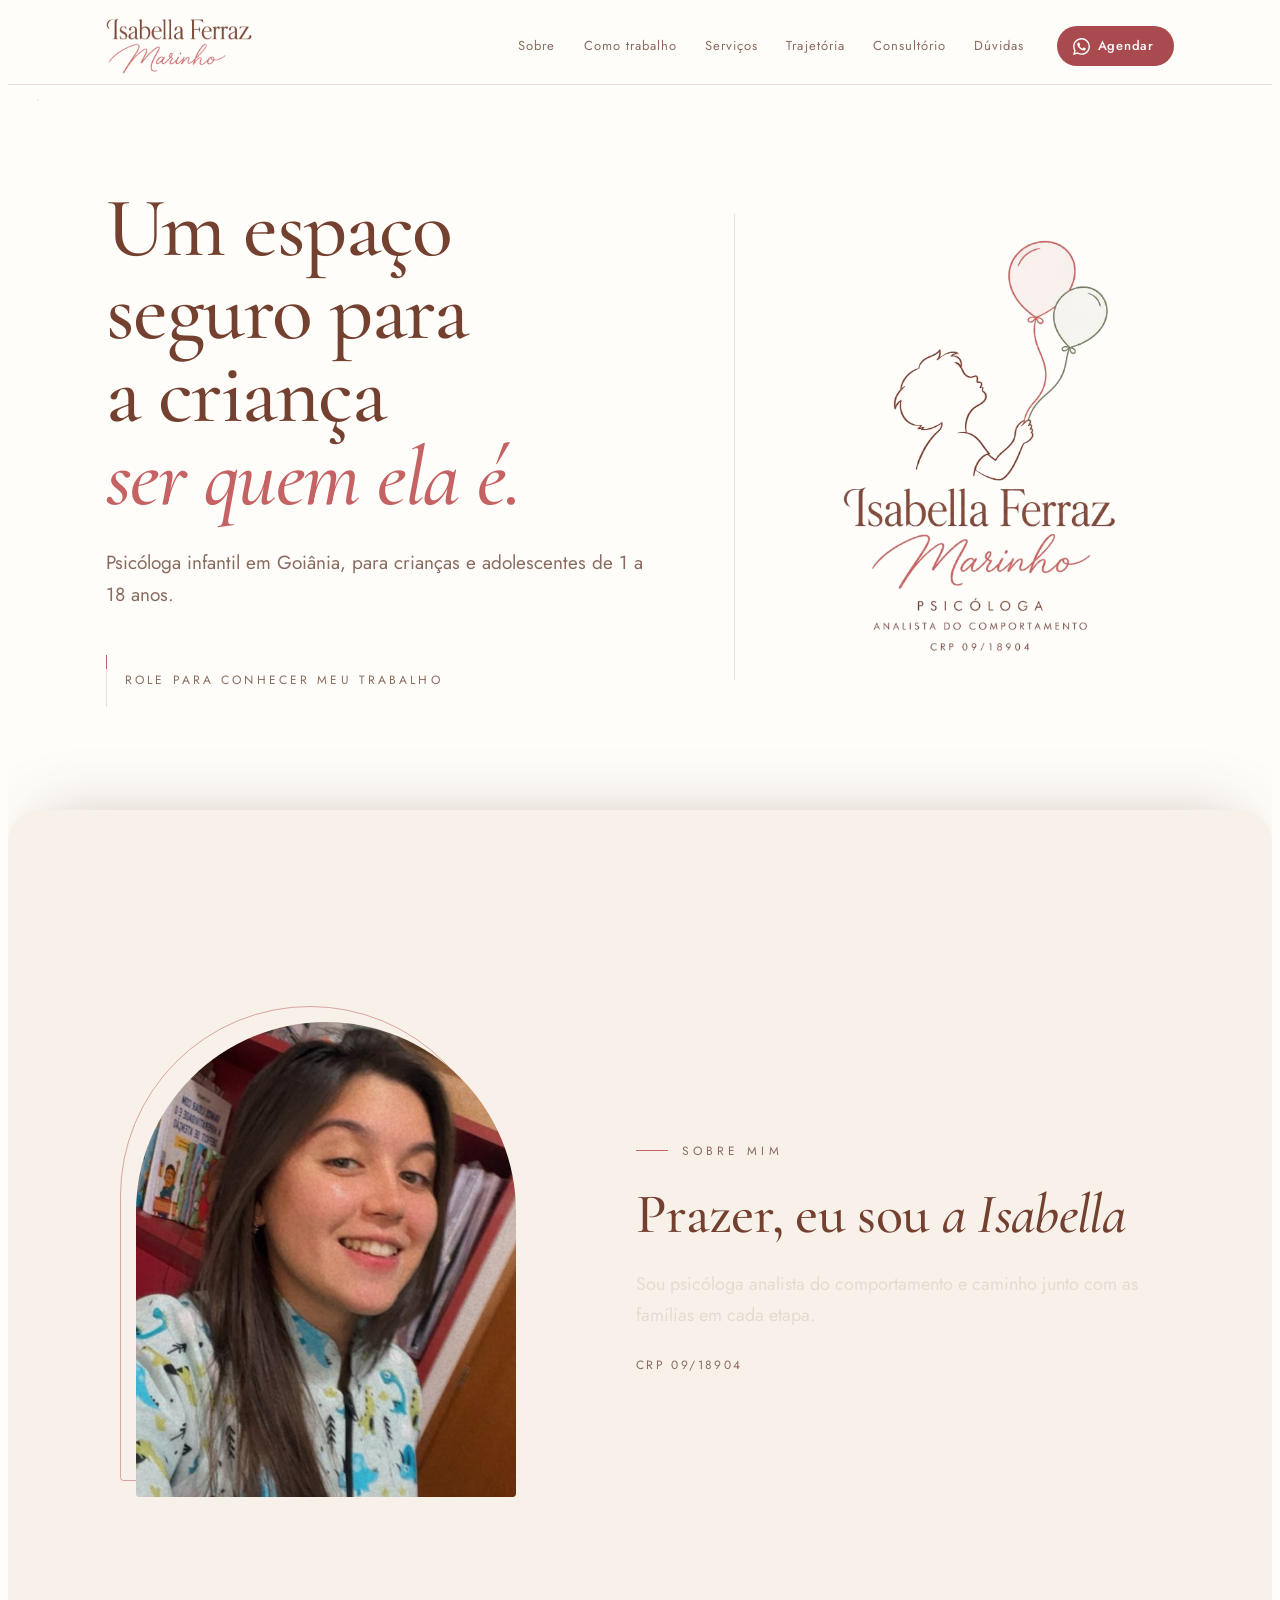
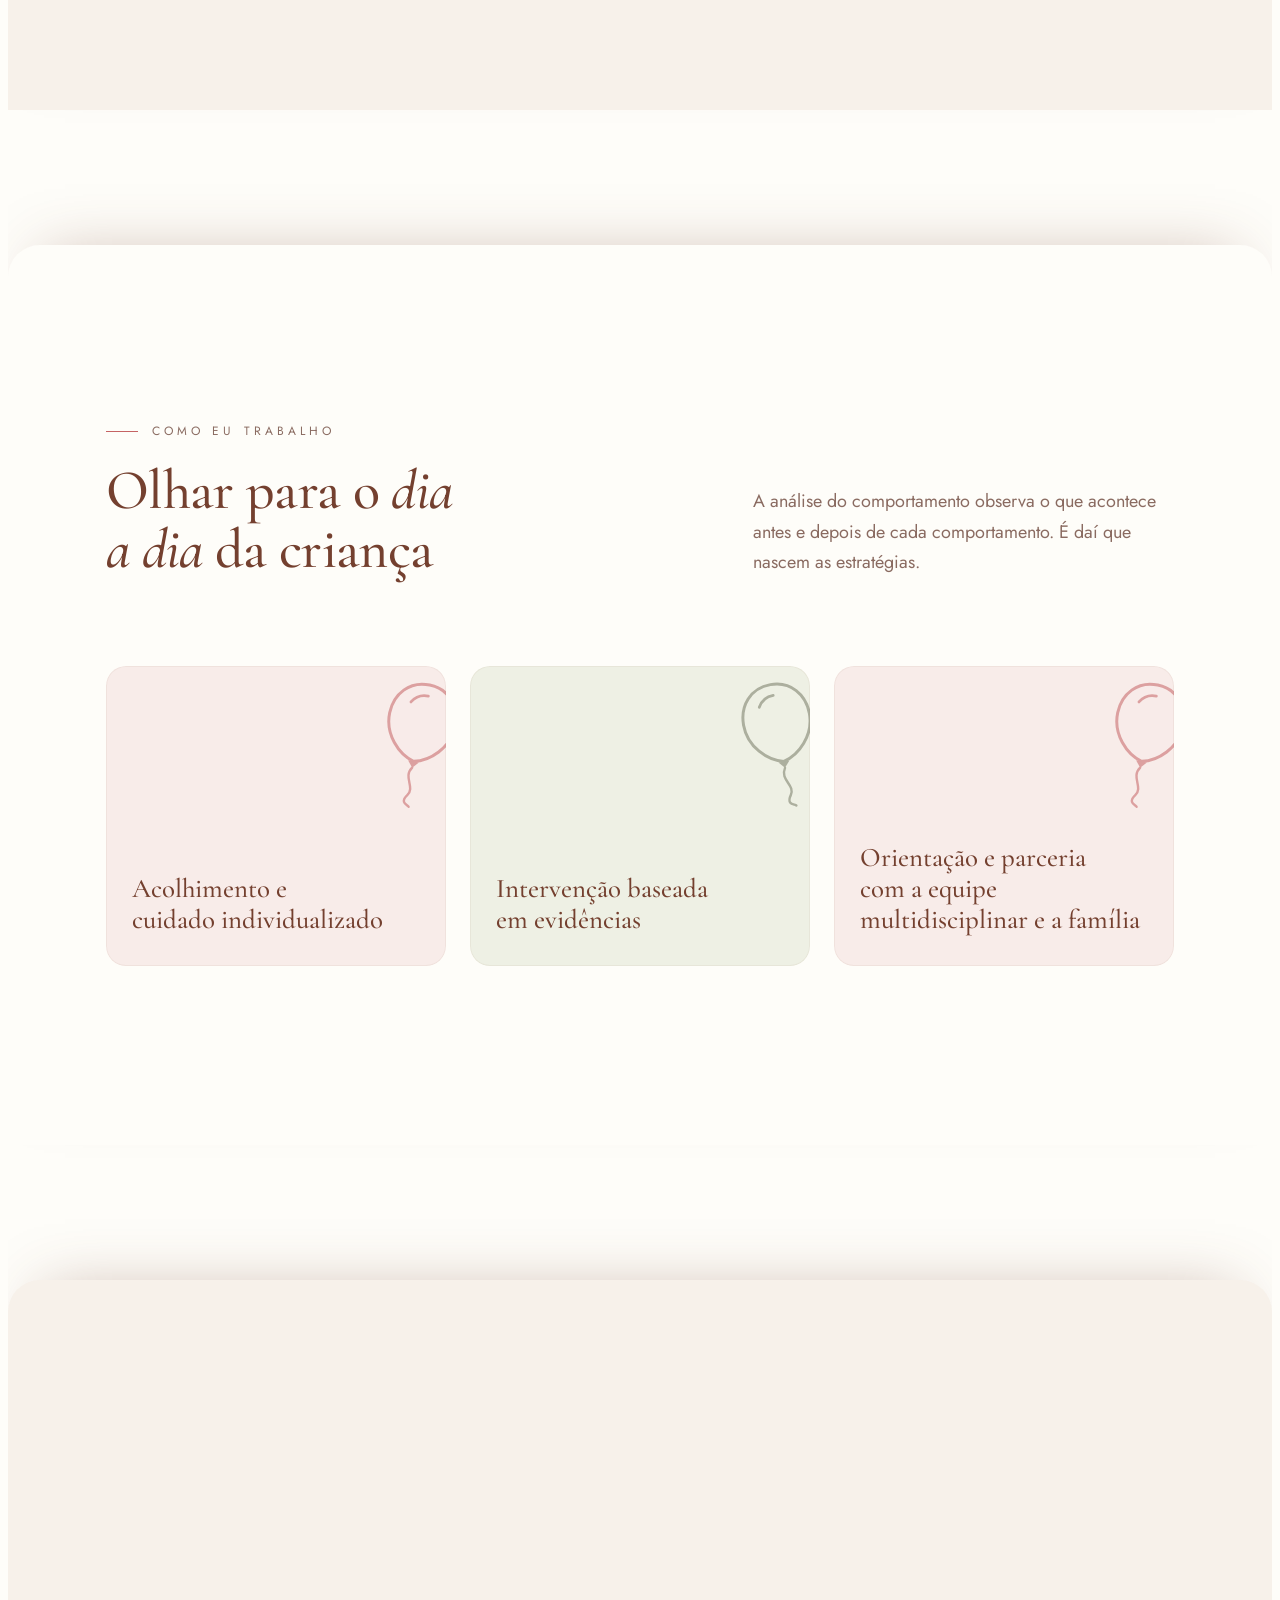
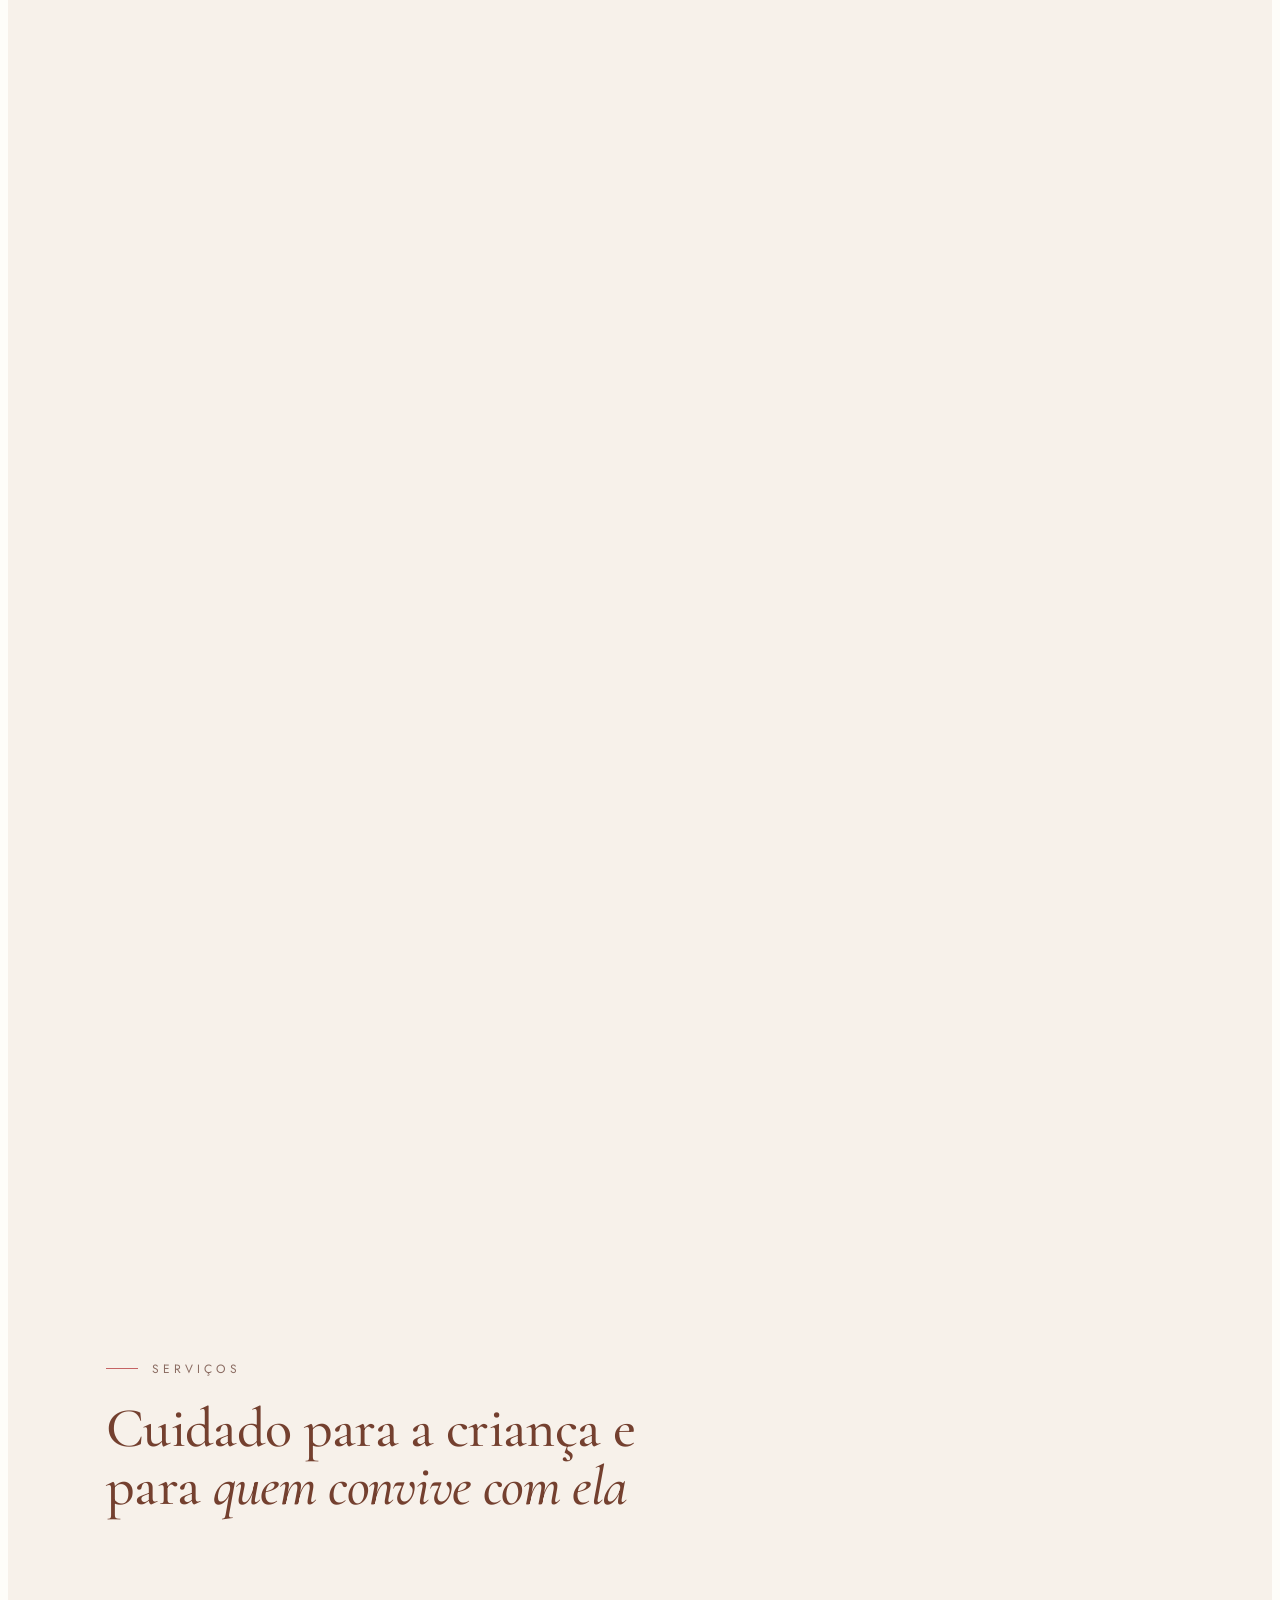
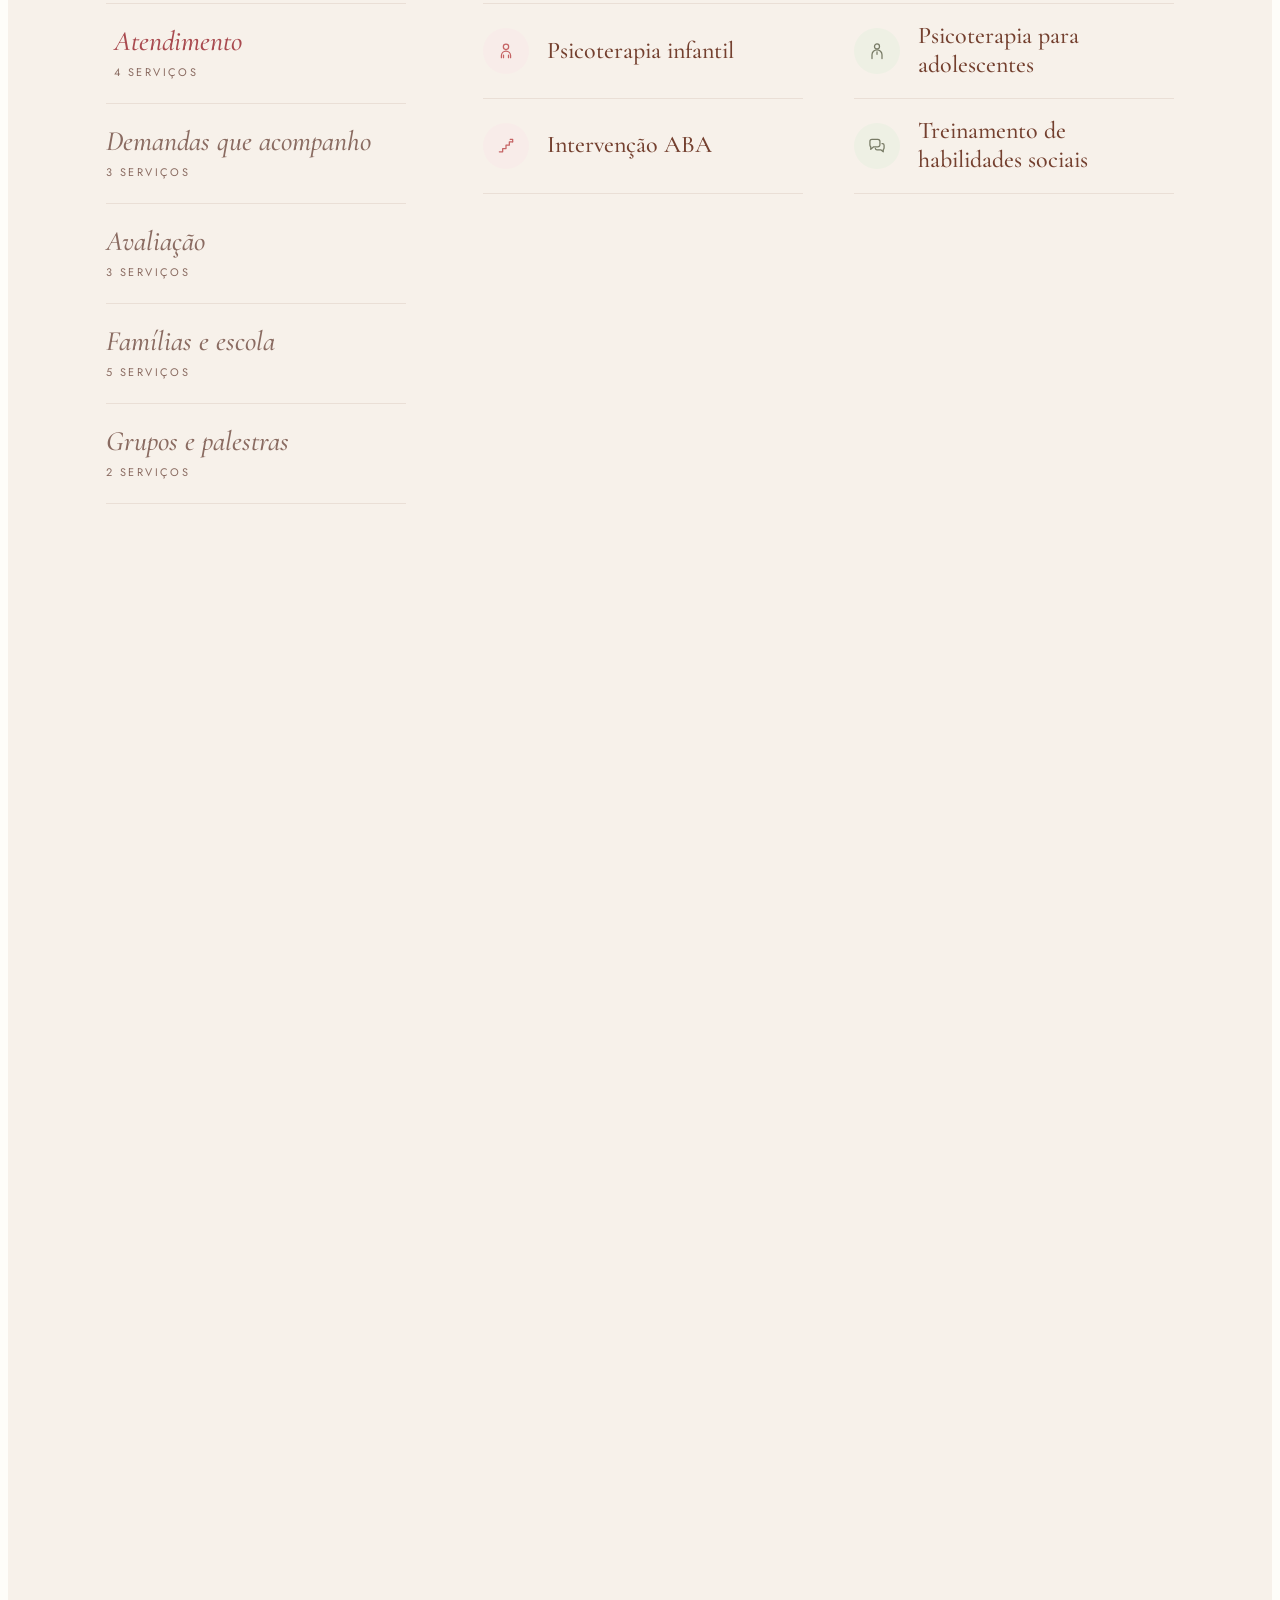
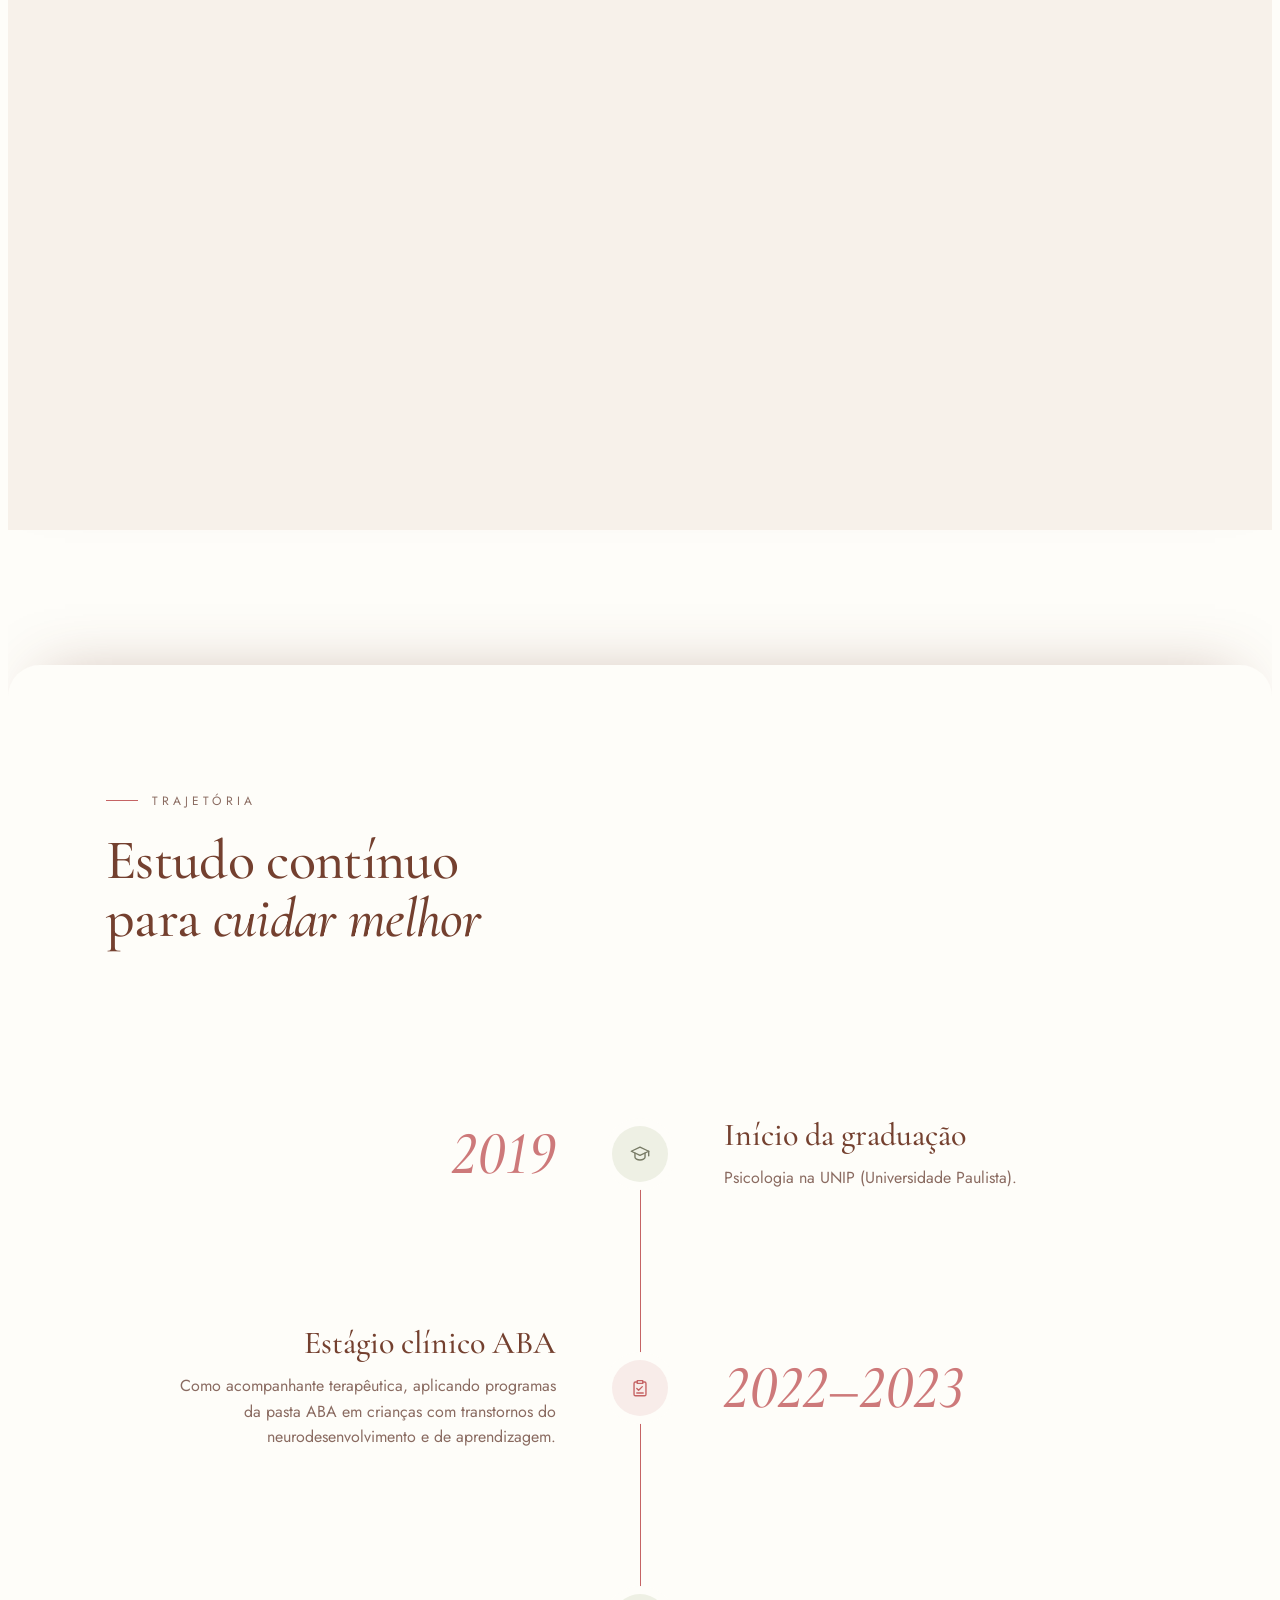
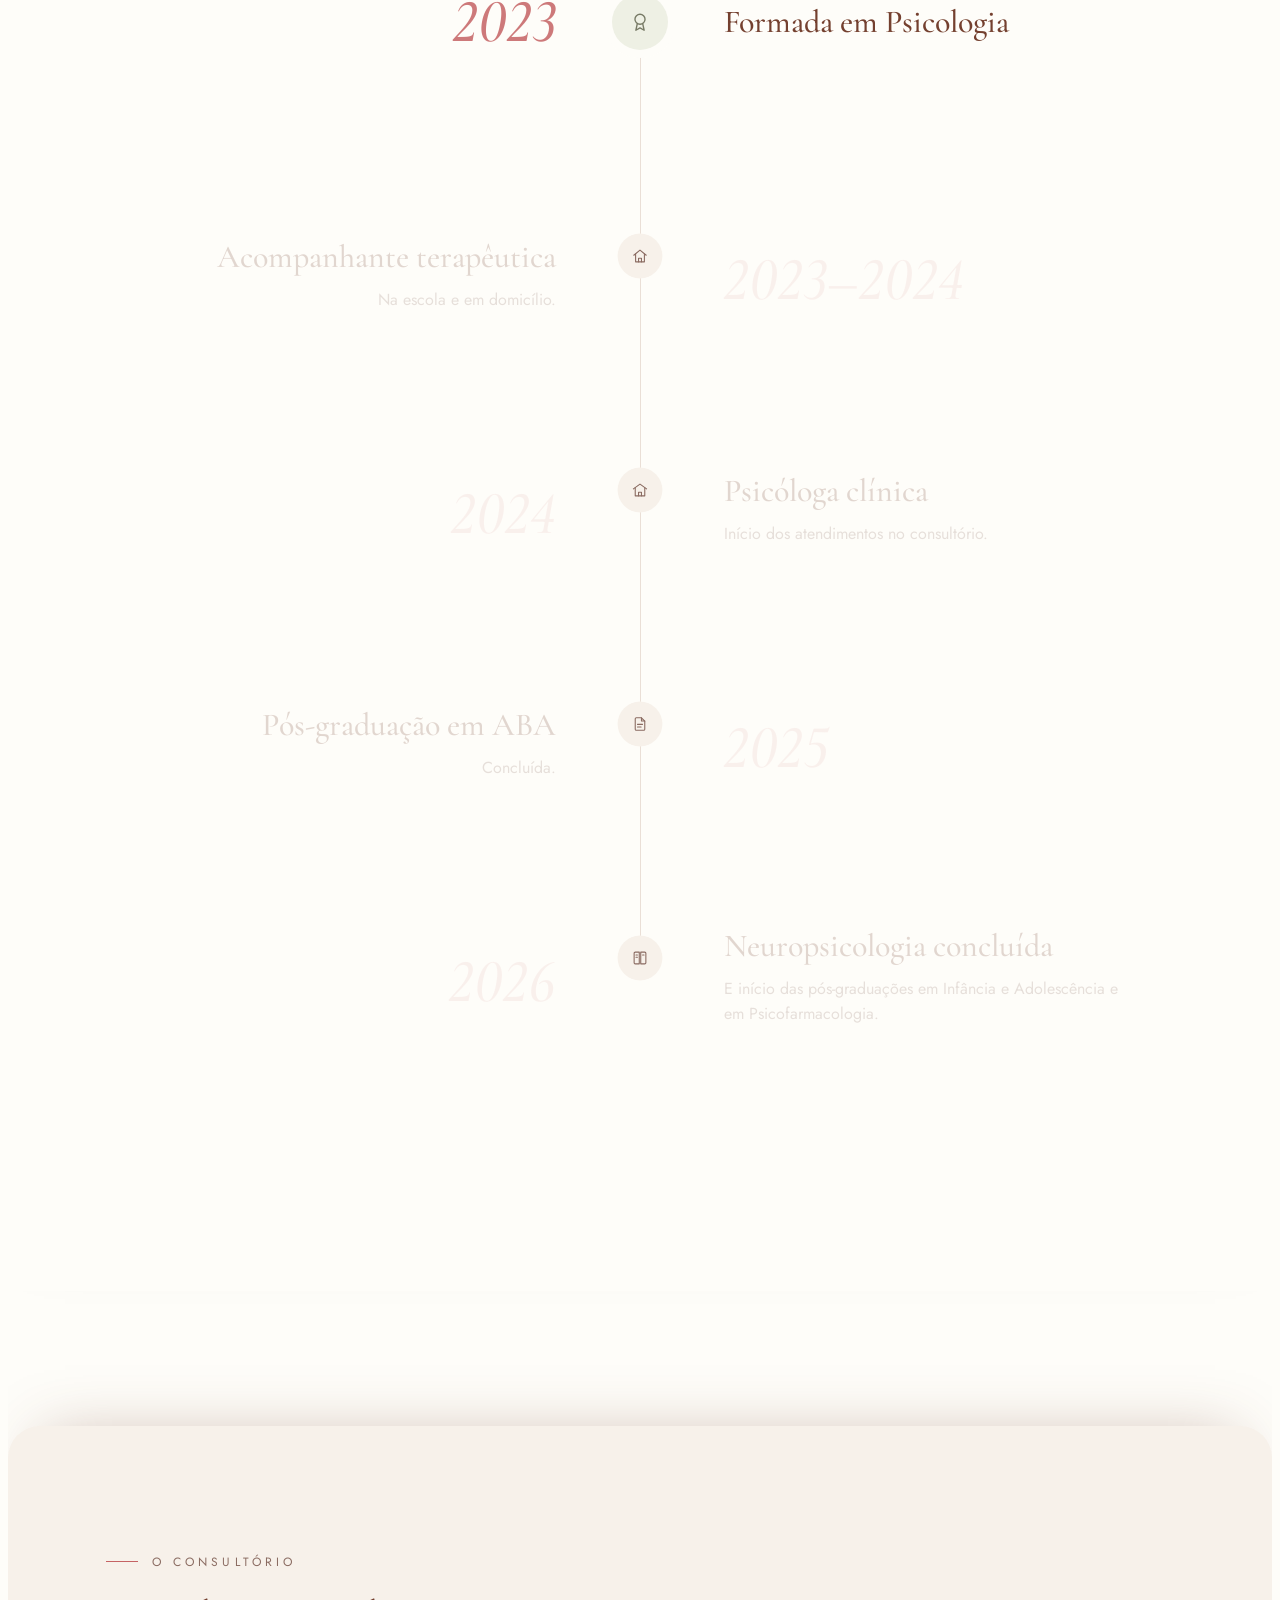
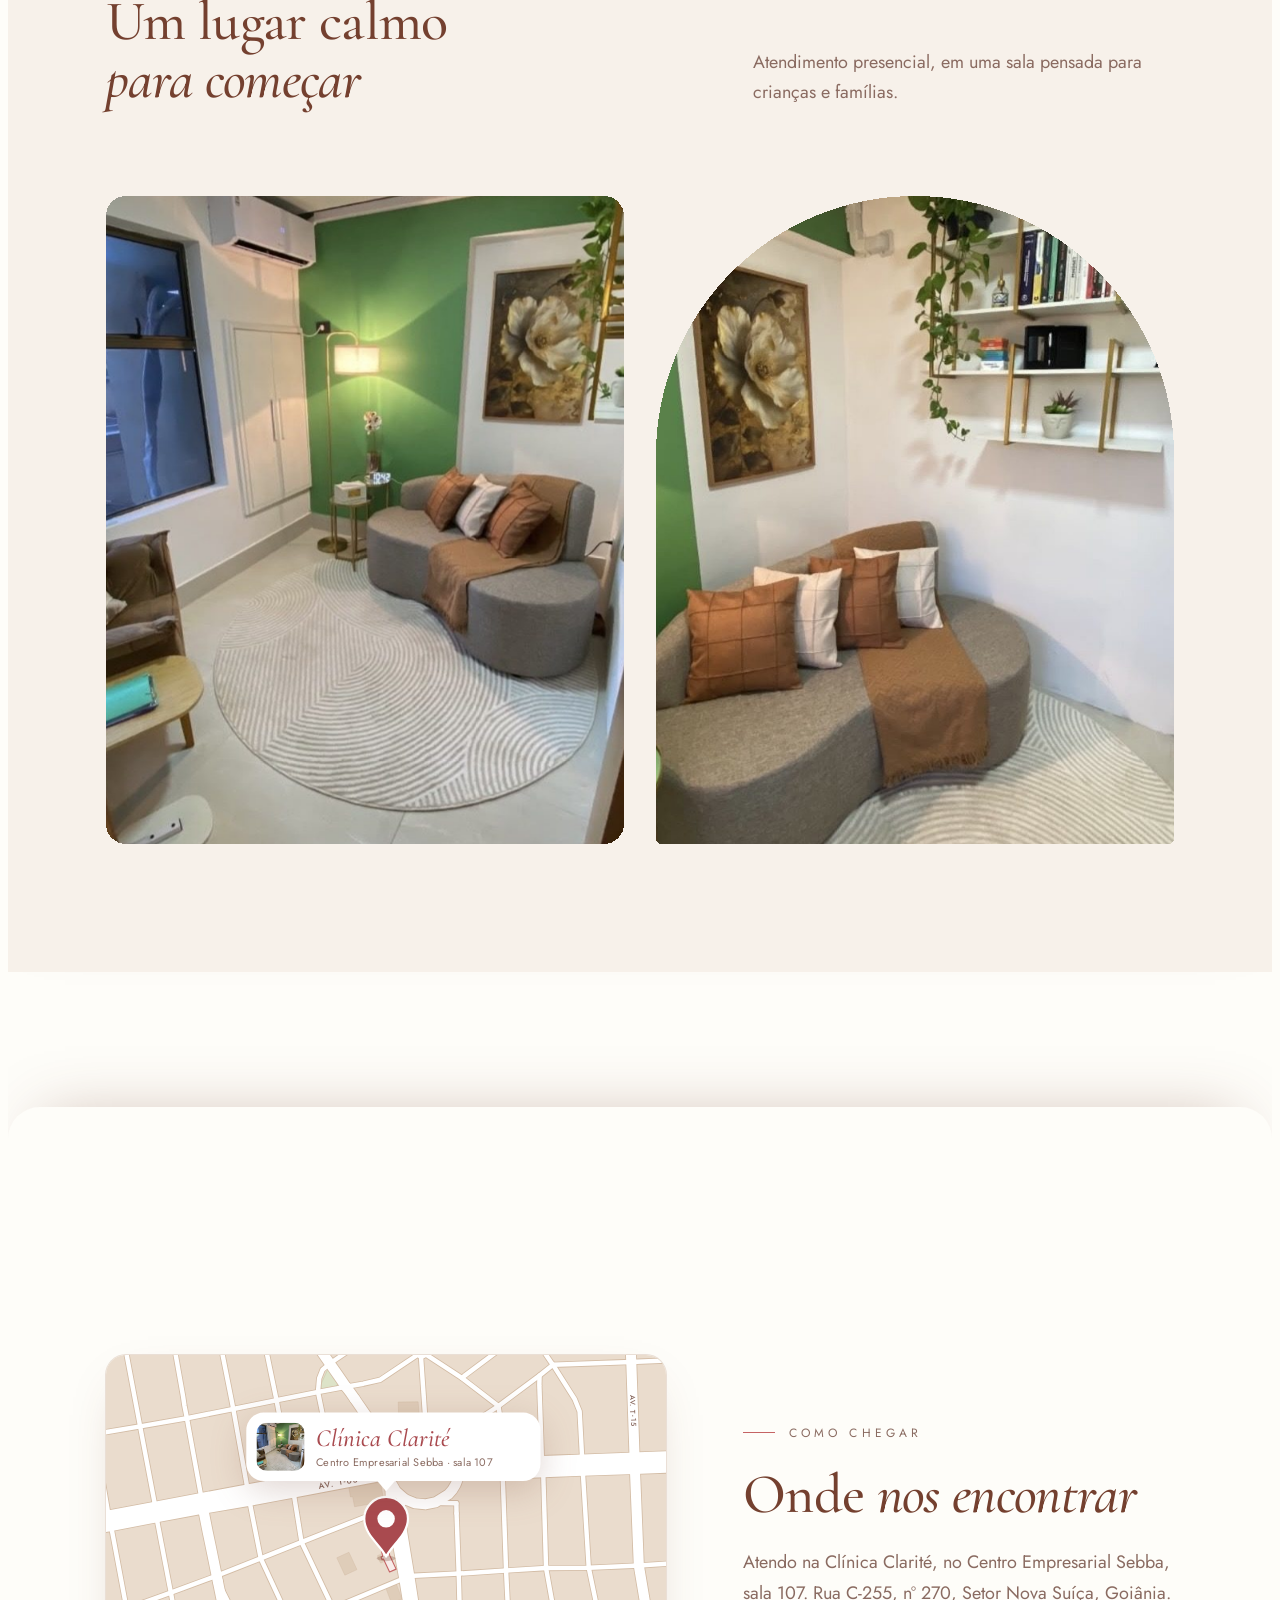
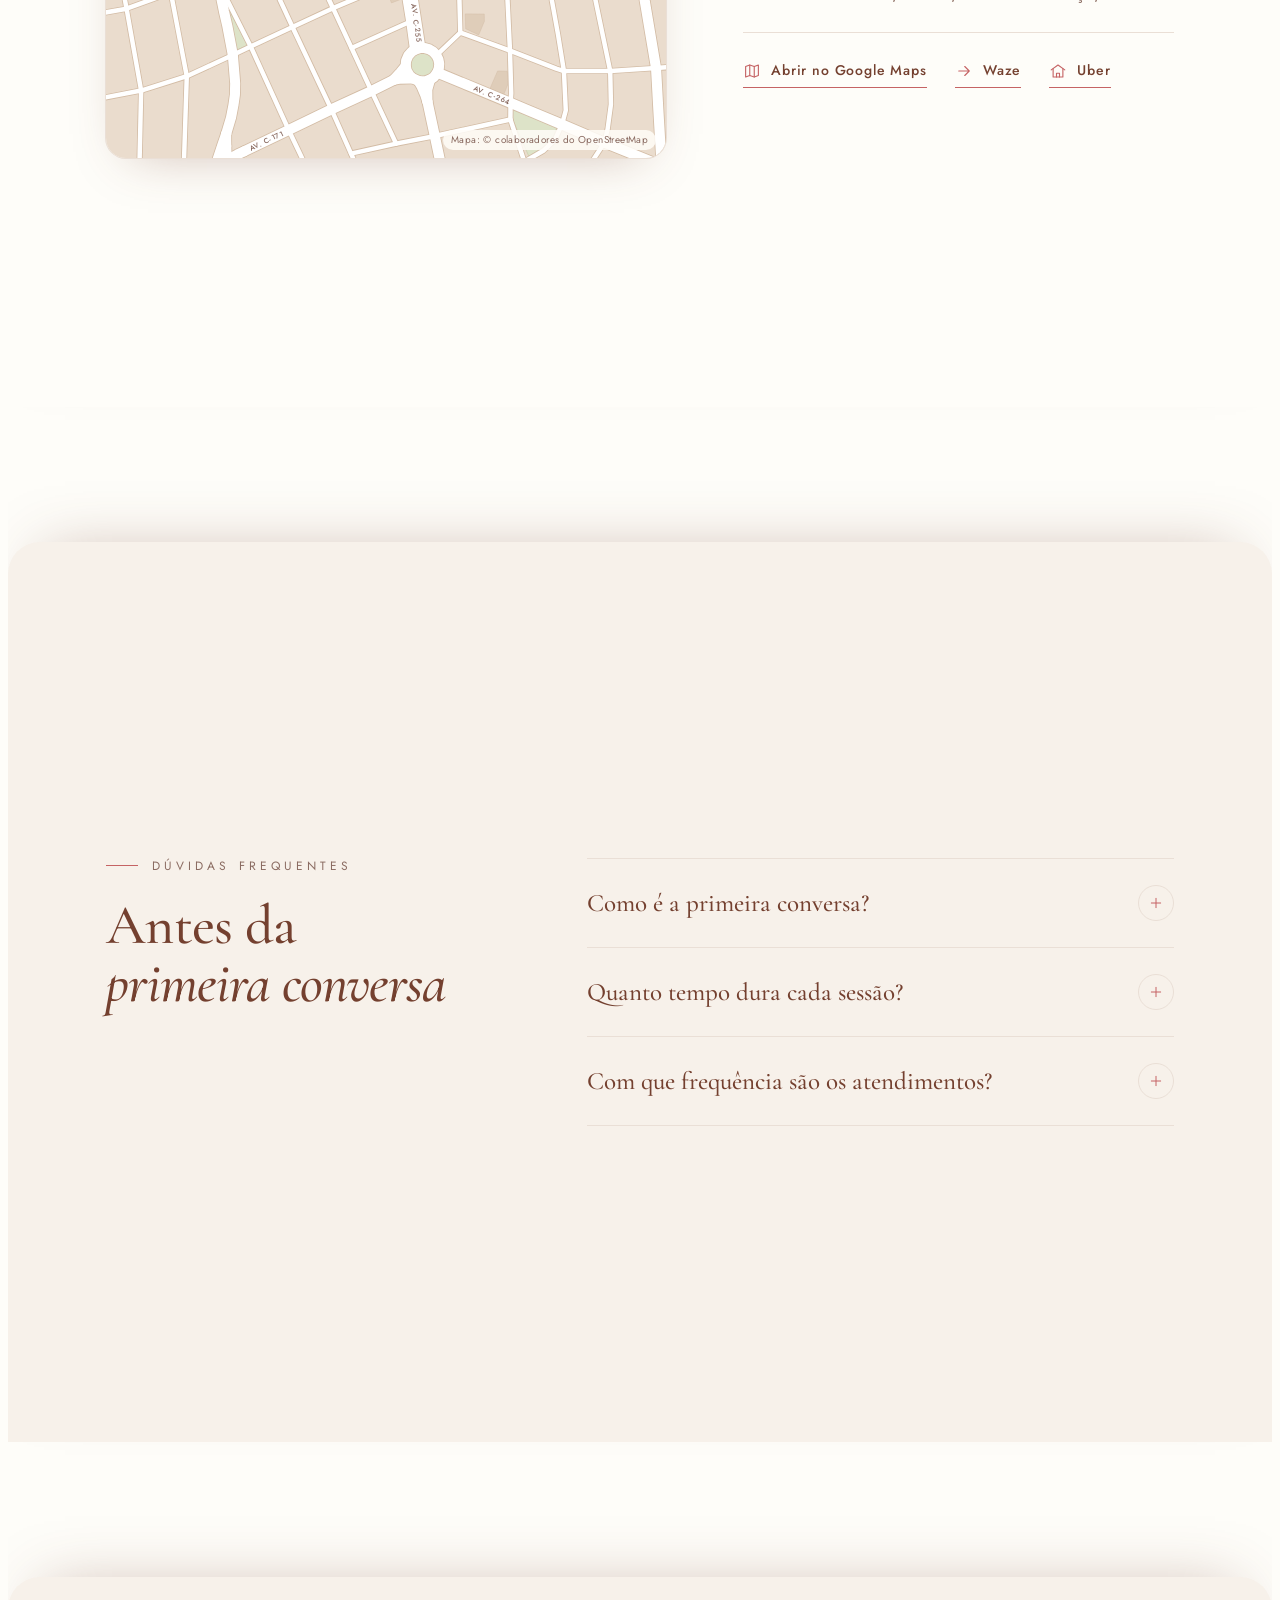
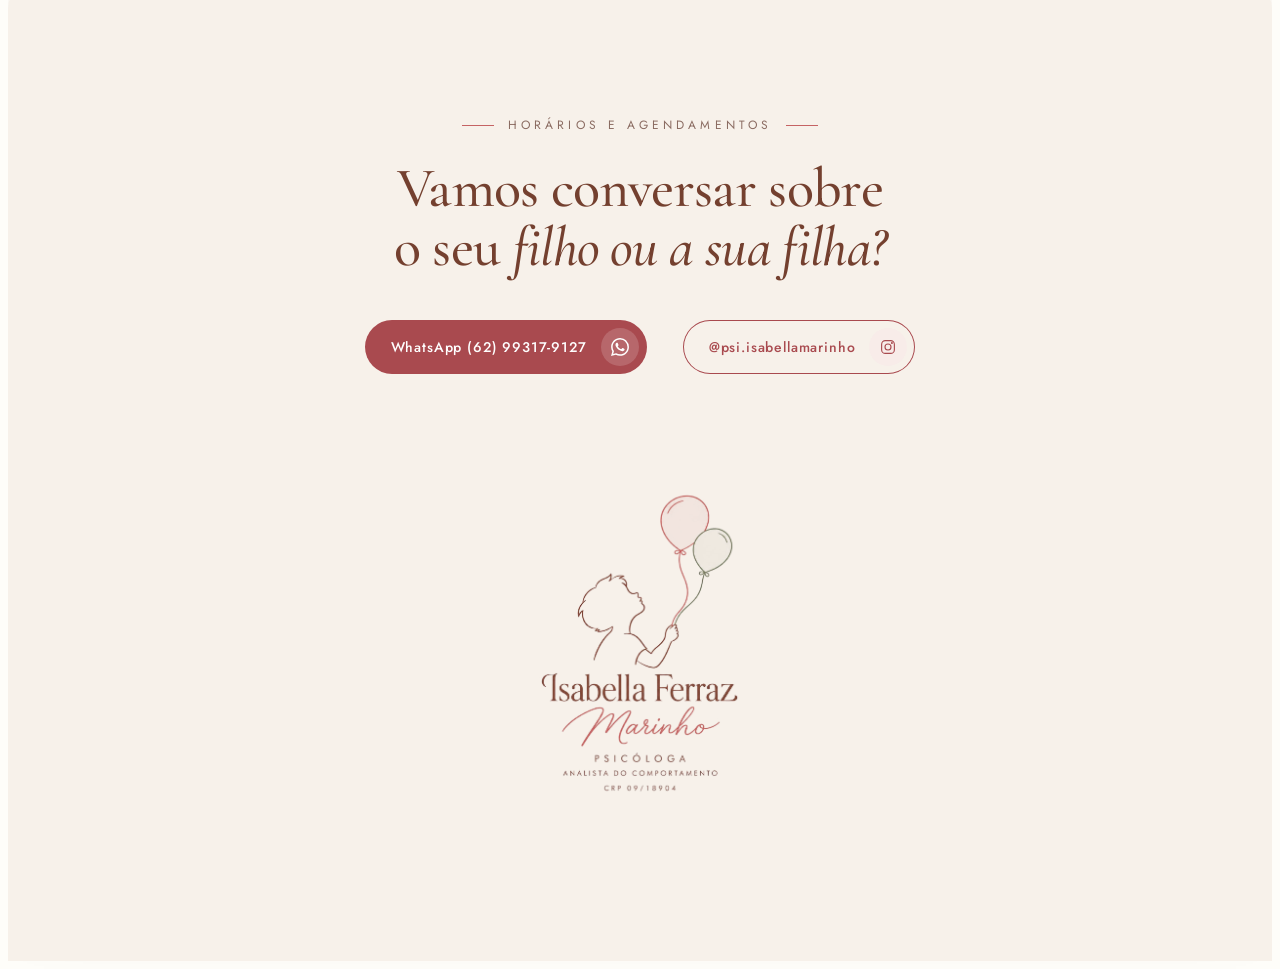
==== index.html @ 8f9541ce "Ativa o Vercel Web Analytics Co-Authored-By: Claude Opus 5.5 <noreply@anthropic.com>" ====
<!doctype html>
<html lang="pt-BR">
<meta charset="utf-8">
<meta name="viewport" content="width=device-width, initial-scale=1, viewport-fit=cover">
<title>Isabella Ferraz Marinho · Psicóloga infantil em Goiânia</title>
<meta name="description" content="Psicóloga infantil em Goiânia. Atendimento a crianças e adolescentes de 1 a 18 anos, com análise do comportamento (ABA), orientação parental e escolar.">
<link rel="canonical" href="https://isabellaferraz.com.br/">
<meta name="robots" content="index, follow, max-image-preview:large">
<meta name="theme-color" content="#fefdf9">
<meta name="author" content="Isabella Ferraz Marinho">
<meta name="geo.region" content="BR-GO">
<meta name="geo.placename" content="Goiânia">
<meta name="geo.position" content="-16.7157739;-49.2746514">
<meta name="ICBM" content="-16.7157739, -49.2746514">
<link rel="icon" href="img/favicon.svg" type="image/svg+xml">
<link rel="icon" href="img/favicon-48.png" sizes="48x48" type="image/png">
<link rel="apple-touch-icon" href="img/apple-touch-icon.png">
<meta property="og:type" content="website">
<meta property="og:locale" content="pt_BR">
<meta property="og:site_name" content="Isabella Ferraz Marinho">
<meta property="og:title" content="Isabella Ferraz Marinho · Psicóloga infantil em Goiânia">
<meta property="og:description" content="Psicóloga infantil em Goiânia. Atendimento a crianças e adolescentes de 1 a 18 anos, com análise do comportamento (ABA), orientação parental e escolar.">
<meta property="og:url" content="https://isabellaferraz.com.br/">
<meta property="og:image" content="https://isabellaferraz.com.br/img/compartilhar.jpg">
<meta property="og:image:secure_url" content="https://isabellaferraz.com.br/img/compartilhar.jpg">
<meta property="og:image:type" content="image/jpeg">
<meta property="og:image:width" content="1200">
<meta property="og:image:height" content="630">
<meta property="og:image:alt" content="Logo de Isabella Ferraz Marinho e a frase: Um espaço seguro para a criança ser quem ela é.">
<meta name="twitter:card" content="summary_large_image">
<meta name="twitter:title" content="Isabella Ferraz Marinho · Psicóloga infantil em Goiânia">
<meta name="twitter:description" content="Psicóloga infantil em Goiânia. Atendimento a crianças e adolescentes de 1 a 18 anos, com análise do comportamento (ABA), orientação parental e escolar.">
<meta name="twitter:image" content="https://isabellaferraz.com.br/img/compartilhar.jpg">
<script type="application/ld+json">{"@context":"https://schema.org","@graph":[{"@type":"WebSite","@id":"https://isabellaferraz.com.br/#site","url":"https://isabellaferraz.com.br/","name":"Isabella Ferraz Marinho","inLanguage":"pt-BR"},{"@type":"Person","@id":"https://isabellaferraz.com.br/#isabella","name":"Isabella Ferraz Marinho","jobTitle":"Psicóloga e analista do comportamento","image":"https://isabellaferraz.com.br/img/isabella.jpg","url":"https://isabellaferraz.com.br/","worksFor":{"@id":"https://isabellaferraz.com.br/#consultorio"},"alumniOf":{"@type":"CollegeOrUniversity","name":"Universidade Paulista (UNIP)"},"hasCredential":{"@type":"EducationalOccupationalCredential","credentialCategory":"Registro profissional","name":"CRP 09/18904"},"knowsAbout":["Psicologia infantil","Psicologia do adolescente","Análise do comportamento","ABA","Neuropsicologia","Orientação parental","Habilidades sociais"],"sameAs":["https://instagram.com/psi.isabellamarinho"]},{"@type":["MedicalBusiness","ProfessionalService"],"@id":"https://isabellaferraz.com.br/#consultorio","name":"Isabella Ferraz Marinho · Psicóloga","description":"Psicóloga infantil em Goiânia. Atendimento a crianças e adolescentes de 1 a 18 anos, com análise do comportamento (ABA), orientação parental e escolar.","url":"https://isabellaferraz.com.br/","image":"https://isabellaferraz.com.br/img/compartilhar.jpg","logo":"https://isabellaferraz.com.br/img/icon-192.png","telephone":"+55-62-99317-9127","address":{"@type":"PostalAddress","streetAddress":"Rua C-255, 270, sala 107, Centro Empresarial Sebba (Clínica Clarité)","addressLocality":"Goiânia","addressRegion":"GO","postalCode":"74280-200","addressCountry":"BR"},"geo":{"@type":"GeoCoordinates","latitude":-16.7157739,"longitude":-49.2746514},"areaServed":{"@type":"City","name":"Goiânia"},"founder":{"@id":"https://isabellaferraz.com.br/#isabella"},"sameAs":["https://instagram.com/psi.isabellamarinho"],"hasOfferCatalog":{"@type":"OfferCatalog","name":"Serviços","itemListElement":[{"@type":"OfferCatalog","name":"Atendimento","itemListElement":[{"@type":"Offer","itemOffered":{"@type":"Service","name":"Psicoterapia infantil"}},{"@type":"Offer","itemOffered":{"@type":"Service","name":"Psicoterapia para adolescentes"}},{"@type":"Offer","itemOffered":{"@type":"Service","name":"Intervenção ABA"}},{"@type":"Offer","itemOffered":{"@type":"Service","name":"Treinamento de habilidades sociais"}}]},{"@type":"OfferCatalog","name":"Demandas que acompanho","itemListElement":[{"@type":"Offer","itemOffered":{"@type":"Service","name":"Neurodesenvolvimento e aprendizagem"}},{"@type":"Offer","itemOffered":{"@type":"Service","name":"Ansiedade, medos e regulação emocional"}},{"@type":"Offer","itemOffered":{"@type":"Service","name":"Dificuldades de comportamento"}}]},{"@type":"OfferCatalog","name":"Avaliação","itemListElement":[{"@type":"Offer","itemOffered":{"@type":"Service","name":"Comportamental e funcional"}},{"@type":"Offer","itemOffered":{"@type":"Service","name":"Neuropsicológica"}},{"@type":"Offer","itemOffered":{"@type":"Service","name":"Relatórios e laudos"}}]},{"@type":"OfferCatalog","name":"Famílias e escola","itemListElement":[{"@type":"Offer","itemOffered":{"@type":"Service","name":"Orientação parental"}},{"@type":"Offer","itemOffered":{"@type":"Service","name":"Materiais de apoio para a família"}},{"@type":"Offer","itemOffered":{"@type":"Service","name":"Orientação escolar"}},{"@type":"Offer","itemOffered":{"@type":"Service","name":"Visita escolar"}},{"@type":"Offer","itemOffered":{"@type":"Service","name":"Reuniões com a equipe multidisciplinar"}}]},{"@type":"OfferCatalog","name":"Grupos e palestras","itemListElement":[{"@type":"Offer","itemOffered":{"@type":"Service","name":"Grupo de habilidades sociais"}},{"@type":"Offer","itemOffered":{"@type":"Service","name":"Palestras de psicoeducação em escolas"}}]}]}},{"@type":"FAQPage","@id":"https://isabellaferraz.com.br/#duvidas","mainEntity":[{"@type":"Question","name":"Como é a primeira conversa?","acceptedAnswer":{"@type":"Answer","text":"É uma sessão de anamnese com os pais ou responsáveis. Conversamos sobre todo o desenvolvimento da criança e sobre as demandas que vamos trabalhar juntos."}},{"@type":"Question","name":"Quanto tempo dura cada sessão?","acceptedAnswer":{"@type":"Answer","text":"Cada sessão dura 50 minutos, com mais 10 minutos de devolutiva para os pais."}},{"@type":"Question","name":"Com que frequência são os atendimentos?","acceptedAnswer":{"@type":"Answer","text":"Pode variar de paciente para paciente. Cada caso tem as suas necessidades, e a frequência é pensada a partir delas."}}]}]}</script>
<!-- Vercel Web Analytics (sem cookies); o script só existe no site publicado na Vercel -->
<script>window.va = window.va || function () { (window.vaq = window.vaq || []).push(arguments); };</script>
<script defer src="/_vercel/insights/script.js"></script>
<link rel="preconnect" href="https://fonts.googleapis.com">
<link rel="preconnect" href="https://fonts.gstatic.com" crossorigin>
<link rel="stylesheet" href="https://fonts.googleapis.com/css2?family=Allura&family=Cormorant+Garamond:ital,wght@0,500;0,600;1,500&family=Jost:wght@400;500&display=swap">
<link rel="stylesheet" href="img/assinatura.css">
<style>
:root{
  color-scheme:light;
  --surface:#fefdf9; --surface-raised:#ffffff; --surface-sunken:#f7f1ea;
  --ink:#74402f; --ink-muted:#8a6b61; --line:#eadfd6;
  --rosa:#c56364; --rosa-strong:#a94a4f; --on-rosa:#ffffff; --rosa-100:#f8ece9;
  --salvia:#777a65; --salvia-strong:#5c6150; --salvia-100:#eef0e4;
  --shadow-soft:0 1px 2px rgba(116,64,47,.06),0 10px 28px rgba(116,64,47,.08);
  --font-display:"Cormorant Garamond","Cormorant",Georgia,serif;
  --font-script:Allura,"Great Vibes",cursive;
  --font-sans:Jost,"Century Gothic","Avenir Next",system-ui,sans-serif;
  --space-1:4px;--space-2:8px;--space-3:12px;--space-4:16px;--space-6:24px;--space-8:32px;--space-12:48px;--space-16:64px;
  --radius-md:12px;--radius-lg:20px;--radius-pill:999px;
  --gutter:clamp(20px,5vw,56px);
  --ease:cubic-bezier(.22,.61,.36,1);
}
*{box-sizing:border-box}
[hidden]{display:none!important}
html{scroll-behavior:smooth;scroll-padding-top:92px}
html,body{overflow-x:clip}
body{background:var(--surface);color:var(--ink);font-family:var(--font-sans);font-size:16px;line-height:1.65;font-feature-settings:'lnum';-webkit-font-smoothing:antialiased;text-rendering:optimizeLegibility}
h1,h2,h3,p,ul,ol,figure,dl,dd{margin:0}
ul,ol{padding:0;list-style:none}
a{color:inherit}
img{height:auto}
::selection{background:var(--rosa-100);color:var(--ink)}
:focus-visible{outline:2px solid var(--rosa-strong);outline-offset:3px;border-radius:4px}
.wrap{max-width:1180px;margin-inline:auto;padding-inline:var(--gutter)}
svg.ic{width:22px;height:22px;fill:none;stroke:currentColor;stroke-width:1.5;stroke-linecap:round;stroke-linejoin:round;flex:none}
svg.ic.ic-cheio{fill:currentColor;stroke:none}

/* ---------- tipografia ---------- */
.eyebrow{display:flex;align-items:center;gap:14px;font-size:12px;line-height:16px;letter-spacing:.34em;text-transform:uppercase;color:var(--ink-muted);overflow-wrap:anywhere}
.eyebrow::before{content:"";width:32px;height:1px;background:var(--rosa);flex:none}
.h2{font-family:var(--font-display);font-weight:500;font-size:clamp(36px,4.6vw,56px);line-height:1.04;letter-spacing:-.012em;text-wrap:balance}
.h2 em,.hero-t em{font-style:italic}
.lead{font-size:18px;line-height:1.7;color:var(--ink-muted);max-width:32em}
.pendente{display:inline-block;font-size:10.5px;line-height:16px;letter-spacing:.16em;text-transform:uppercase;color:var(--rosa-strong);border:1px dashed var(--rosa);border-radius:var(--radius-pill);padding:2px 10px;vertical-align:middle;white-space:nowrap}

/* ---------- botões ---------- */
.btn{display:inline-flex;align-items:center;gap:14px;font-size:14px;line-height:20px;font-weight:500;letter-spacing:.06em;text-decoration:none;border-radius:var(--radius-pill);padding:8px 8px 8px 26px;background:var(--rosa-strong);color:var(--on-rosa);transition:box-shadow .3s var(--ease),background .3s var(--ease)}
.btn .bola{width:38px;height:38px;border-radius:50%;background:rgba(255,255,255,.16);display:grid;place-items:center;transition:transform .35s var(--ease)}
.btn .bola svg{width:18px;height:18px}
.btn:hover{box-shadow:var(--shadow-soft)}
.btn:hover .bola{transform:translateX(3px)}
.rolar{display:inline-flex;align-items:center;gap:18px;font-size:12px;letter-spacing:.26em;text-transform:uppercase;color:var(--ink-muted);text-decoration:none;transition:color .3s var(--ease)}
.rolar:hover{color:var(--rosa-strong)}
.rolar-linha{position:relative;width:1px;height:52px;background:var(--line);overflow:hidden;flex:none}
.rolar-linha i{position:absolute;left:-2px;top:0;width:5px;height:14px;border-radius:3px;background:var(--rosa)}
@keyframes desce{0%{transform:translateY(-16px);opacity:0}20%{opacity:1}80%{opacity:1}100%{transform:translateY(54px);opacity:0}}
.rolar-linha i{animation:desce 2.2s cubic-bezier(.45,0,.25,1) infinite}
@media (prefers-reduced-motion:reduce){.rolar-linha i{animation:none;top:19px}}
.so-toque{display:none}
@media (hover:none) and (pointer:coarse){.so-pc{display:none}.so-toque{display:inline}}
.btn-sec{background:transparent;color:var(--rosa-strong);box-shadow:inset 0 0 0 1px var(--rosa-strong)}
.btn-sec .bola{background:var(--rosa-100)}
.btn-sec:hover{background:var(--rosa-100);box-shadow:inset 0 0 0 1px var(--rosa-strong)}
.link{display:inline-flex;align-items:center;gap:10px;font-size:14px;letter-spacing:.06em;font-weight:500;text-decoration:none;color:var(--ink);padding-block:6px;background:linear-gradient(var(--rosa),var(--rosa)) left bottom/100% 1px no-repeat;transition:background-size .35s var(--ease),color .2s}
.link svg.ic{width:18px;height:18px;color:var(--rosa)}
.link:hover{color:var(--rosa-strong);background-size:0 1px;background-position:right bottom}

/* ---------- balões ---------- */
@keyframes flutuar{0%,100%{transform:translateY(0) rotate(-1.5deg)}50%{transform:translateY(-5px) rotate(1.5deg)}}
.flutua{animation:flutuar 7s ease-in-out infinite;transform-origin:50% 100%}
@media (prefers-reduced-motion:reduce){.flutua{animation:none}html{scroll-behavior:auto}*{transition:none!important}}

/* ---------- topo ---------- */
.topo{position:sticky;top:env(safe-area-inset-top,0px);z-index:10;background:rgba(254,253,249,.9);backdrop-filter:blur(10px);-webkit-backdrop-filter:blur(10px);border-bottom:1px solid var(--line)}
.topo{transition:box-shadow .5s var(--ease)}
.topo.rolou{box-shadow:0 6px 24px rgba(116,64,47,.06)}
.topo .wrap{display:flex;align-items:center;gap:var(--space-8);min-height:76px;transition:min-height .5s var(--ease)}
.topo.rolou .wrap{min-height:64px}
.marca{display:flex;align-items:flex-end;gap:10px;text-decoration:none}
.marca .if-assinatura{--if-assinatura-w:146px;align-items:flex-start}
.menu{display:flex;gap:28px;margin-left:auto;font-size:13px;letter-spacing:.08em}
.menu a{text-decoration:none;color:var(--ink-muted);padding-block:6px;background:linear-gradient(var(--rosa),var(--rosa)) left bottom/0 1px no-repeat;transition:background-size .3s var(--ease),color .2s}
.menu a:hover{color:var(--ink);background-size:100% 1px}
.topo .btn{padding:10px 20px 10px 16px;gap:8px;font-size:13px}
.topo .btn svg.ic{width:17px;height:17px}
@media (max-width:960px){.menu{display:none}.topo .btn{margin-left:auto}}
@media (max-width:420px){.topo .btn{padding:10px 18px}}

/* ---------- início ---------- */
.hero{padding-block:clamp(56px,8vw,112px) clamp(64px,8vw,120px)}
.hero .wrap{display:grid;grid-template-columns:minmax(0,1.25fr) minmax(0,1fr);gap:clamp(32px,6vw,96px);align-items:center}
.hero-t{font-family:var(--font-display);font-weight:500;font-size:clamp(46px,6.6vw,88px);line-height:.98;letter-spacing:-.018em;text-wrap:balance}
.hero-t em{color:var(--rosa);display:block}
.hero .lead{margin-top:28px;font-size:19px}
.hero .acoes{display:flex;flex-wrap:wrap;align-items:center;gap:20px 32px;margin-top:44px}
.hero-logo{position:relative;display:flex;justify-content:center;padding-left:clamp(0px,4vw,64px);border-left:1px solid var(--line)}
.hero-logo img{display:block;width:100%;max-width:460px;height:auto}
.hero-local{display:flex;align-items:center;gap:10px;margin-top:40px;font-size:13px;letter-spacing:.06em;color:var(--ink-muted)}
.hero-local svg.ic{width:18px;height:18px;color:var(--rosa)}
@media (max-width:860px){.hero .wrap{grid-template-columns:1fr}.hero-logo{display:none}}

/* ---------- seções ---------- */
.secao{padding-block:clamp(80px,10vw,136px)}
.alt{background:var(--surface-sunken)}
.cab{position:relative;display:grid;grid-template-columns:minmax(0,1.15fr) minmax(0,.85fr);gap:24px clamp(32px,6vw,96px);align-items:end}
.cab-t{display:flex;flex-direction:column;gap:22px}
.cab .par{position:absolute;right:0;top:-24px;width:48px;height:62px}
.cab.com-par .lead{padding-right:72px}
@media (max-width:860px){.cab{grid-template-columns:1fr}.cab .par{top:-8px}.cab.com-par .lead{padding-right:0}}

/* sobre */
.sobre{display:grid;grid-template-columns:minmax(0,.9fr) minmax(0,1.1fr);gap:clamp(40px,7vw,112px);align-items:center}
.retrato{position:relative;isolation:isolate;max-width:380px;justify-self:center;width:100%}
.retrato-img{display:block;overflow:hidden;border-radius:999px 999px 18px 18px}
.retrato img{display:block;width:100%;aspect-ratio:4/5;object-fit:cover;object-position:55% 30%}
.retrato::before{content:"";position:absolute;inset:-16px 16px 16px -16px;border:1px solid var(--rosa);border-radius:999px 999px 18px 18px;z-index:-1;opacity:.55}
.sobre-txt{display:flex;flex-direction:column;gap:26px}
.crp{font-size:12px;letter-spacing:.2em;color:var(--ink-muted)}
.fatos{border-top:1px solid var(--line);margin-top:8px}
.fatos div{display:grid;grid-template-columns:130px 1fr;gap:16px;padding:14px 0;border-bottom:1px solid var(--line);font-size:15px}
.fatos dt{font-size:11px;letter-spacing:.24em;text-transform:uppercase;color:var(--ink-muted);padding-top:3px}
.sobre-txt .if-assinatura{--if-assinatura-w:210px;align-items:flex-start;margin-top:12px}
@media (max-width:860px){.sobre{grid-template-columns:1fr}.retrato{max-width:320px;margin-inline:auto}}
@media (max-width:460px){.fatos div{grid-template-columns:1fr;gap:2px}}

/* como trabalho */
.pilares{display:grid;grid-template-columns:repeat(3,minmax(0,1fr));gap:clamp(14px,2vw,24px);margin-top:clamp(56px,7vw,88px)}
.pilar{position:relative;overflow:hidden;isolation:isolate;display:flex;flex-direction:column;justify-content:flex-end;gap:40px;min-height:300px;padding:28px 26px 30px;border-radius:var(--radius-lg);transition:translate .6s var(--ease),box-shadow .6s var(--ease),opacity 1.1s var(--sai),transform 1.2s var(--sai);transition-delay:0s,0s,var(--d,0ms),var(--d,0ms)}
.pilar.p-r{background:var(--rosa-100)}
.pilar.p-s{background:var(--salvia-100)}
.pilar::after{content:"";position:absolute;inset:0;border-radius:inherit;box-shadow:inset 0 0 0 1px rgba(116,64,47,.06);pointer-events:none}
.pilar-ic{width:54px;height:54px;border-radius:50%;background:#fff;display:grid;place-items:center;box-shadow:0 6px 16px -8px rgba(116,64,47,.3)}
.pilar.p-r .pilar-ic{color:var(--rosa)}
.pilar.p-s .pilar-ic{color:var(--salvia)}
.pilar-t{position:relative;font-family:var(--font-display);font-weight:500;font-size:clamp(22px,2.1vw,27px);line-height:1.15;text-wrap:balance;max-width:11em}
.pilar-b{position:absolute;right:-10px;top:14px;width:78px;height:130px;opacity:.55;z-index:-1;transform:rotate(12deg);transition:transform 1.2s var(--ease)}
.pilar:nth-child(even) .pilar-b{transform:rotate(-10deg)}
.pilar:hover{translate:0 -6px;box-shadow:0 20px 40px -24px rgba(116,64,47,.4)}
.pilar:hover .pilar-b{transform:translateY(-14px) rotate(4deg)}
@keyframes sobe-balao{0%,100%{translate:0 0}50%{translate:0 -8px}}
.motion .pilar-b{animation:sobe-balao 6s ease-in-out infinite}
.motion .pilar:nth-child(2) .pilar-b{animation-delay:-1.5s}
.motion .pilar:nth-child(3) .pilar-b{animation-delay:-3s}
.motion .pilar:nth-child(4) .pilar-b{animation-delay:-4.5s}
@media (max-width:760px){.pilares{grid-template-columns:1fr}.pilar{min-height:170px}}
@media (max-width:560px){
  .pilares{gap:12px}
  .pilar{min-height:210px;padding:20px 18px 22px;gap:24px}
  .pilar-ic{width:46px;height:46px}
  .pilar-ic svg.ic{width:20px;height:20px}
  .pilar-t{font-size:20px}
  .pilar-b{width:56px;height:94px;right:-8px;top:10px}
}

/* serviços: abas */
.abas{display:grid;grid-template-columns:minmax(0,300px) minmax(0,1fr);gap:24px clamp(40px,6vw,96px);margin-top:clamp(56px,7vw,88px);align-items:start}
.abas-lista{display:flex;flex-direction:column;border-top:1px solid var(--line)}
.aba{appearance:none;background:none;border:0;border-bottom:1px solid var(--line);position:relative;text-align:left;cursor:pointer;display:flex;flex-direction:column;gap:6px;padding:22px 0;font:inherit;color:var(--ink-muted)}
.aba-t{font-family:var(--font-display);font-style:italic;font-weight:500;font-size:28px;line-height:1.1;transition:color .35s var(--ease),transform .5s var(--ease)}
.aba-n{font-size:11px;letter-spacing:.22em;text-transform:uppercase;color:var(--ink-muted);transition:transform .5s var(--ease)}
.aba::after{content:"";position:absolute;left:0;right:0;bottom:-1px;height:1px;background:var(--rosa);transform:scaleX(0);transform-origin:left;transition:transform .7s var(--ease)}
.aba:hover .aba-t{color:var(--ink)}
.aba[aria-selected="true"] .aba-t{color:var(--rosa-strong);transform:translateX(8px)}
.aba[aria-selected="true"] .aba-n{transform:translateX(8px)}
.aba[aria-selected="true"]::after{transform:none}
.abas-paineis{min-height:320px}
.itens{display:grid;grid-template-columns:repeat(2,minmax(0,1fr));column-gap:clamp(24px,4vw,56px);border-top:1px solid var(--line)}
.item{display:flex;align-items:center;gap:18px;padding:18px 0;border-bottom:1px solid var(--line)}
.item-ic{width:46px;height:46px;border-radius:50%;display:grid;place-items:center;flex:none;transition:background .35s var(--ease),color .35s var(--ease)}
.item-ic svg.ic{width:20px;height:20px}
.item-ic.r{background:var(--rosa-100);color:var(--rosa)}
.item-ic.s{background:var(--salvia-100);color:var(--salvia)}
.item-t{font-family:var(--font-display);font-weight:500;font-size:24px;line-height:1.2;transition:transform .35s var(--ease)}
.item-longo{grid-column:1 / -1}
.item-longo .item-t{font-size:22px;line-height:1.35;max-width:34em}
.item:hover .item-ic.r{background:var(--rosa);color:var(--on-rosa)}
.item:hover .item-ic.s{background:var(--salvia);color:var(--on-rosa)}
.item:hover .item-t{transform:translateX(4px)}
@keyframes item-entra{from{opacity:0;transform:translateY(14px)}to{opacity:1;transform:none}}
.motion .abas.in .painel:not([hidden]) .item{animation:item-entra .8s var(--sai) both;animation-delay:calc(var(--i) * 70ms)}
.painel-t{display:none}
.pontos{display:none}
@media (max-width:860px){
  /* no celular: cada grupo é um cartão que desliza para o lado */
  .abas{grid-template-columns:1fr;gap:20px}
  .abas-lista{display:none}
  .abas .painel[hidden]{display:block!important}
  .abas-paineis{display:flex;gap:14px;min-height:0;overflow-x:auto;scroll-snap-type:x mandatory;scrollbar-width:none;margin-inline:calc(var(--gutter) * -1);padding:6px var(--gutter) 18px;scroll-padding-inline:var(--gutter);overscroll-behavior-x:contain}
  .abas-paineis::-webkit-scrollbar{display:none}
  .painel{flex:0 0 84%;scroll-snap-align:start;background:var(--surface-raised);border-radius:var(--radius-lg);padding:24px 20px 10px;box-shadow:0 1px 2px rgba(116,64,47,.05),0 12px 30px -14px rgba(116,64,47,.22)}
  .painel-t{display:block;font-family:var(--font-display);font-style:italic;font-weight:500;font-size:28px;line-height:1.1;margin-bottom:10px;color:var(--rosa-strong)}
  .painel .itens{grid-template-columns:1fr;border-top:1px solid var(--line)}
  .painel .item{padding:13px 0}
  .painel .item:last-child{border-bottom:0}
  .painel .item-t{font-size:20px}
  .painel .item-ic{width:40px;height:40px}
  .pontos{display:flex;justify-content:center;gap:10px}
  .pontos button{appearance:none;border:0;padding:0;width:8px;height:8px;border-radius:999px;background:var(--line);cursor:pointer;transition:width .4s var(--ease),background .4s var(--ease)}
  .pontos button[aria-current="true"]{width:26px;background:var(--rosa)}
}
@media (max-width:600px){.itens{grid-template-columns:1fr}}

/* formação: linha do tempo */
.tempo{position:relative;margin-top:clamp(56px,7vw,96px);max-width:960px;margin-inline:auto}
.tempo-linha{position:absolute;left:50%;top:28px;bottom:28px;width:1px;margin-left:-.5px;background:var(--line);pointer-events:none}
.tempo-fill{position:absolute;left:0;top:0;width:1px;height:100%;background:var(--rosa);transform-origin:top;transform:scaleY(var(--t,1))}
.tempo-ponto{position:absolute;left:50%;top:0;width:13px;height:13px;margin:-6.5px 0 0 -6.5px;border-radius:50%;background:var(--rosa);box-shadow:0 0 0 6px var(--rosa-100);transform:translateY(var(--y,0px));display:none}
.marco{position:relative;display:grid;grid-template-columns:minmax(0,1fr) 56px minmax(0,1fr);column-gap:clamp(24px,5vw,56px);align-items:center;min-height:clamp(170px,26vh,250px)}
.marco-palavra{grid-column:1;grid-row:1;text-align:right;font-family:var(--font-display);font-style:italic;font-weight:500;font-size:clamp(38px,4.8vw,64px);line-height:1;color:var(--rosa);white-space:nowrap;font-feature-settings:"lnum";opacity:.85}
.marco .no{grid-column:2;grid-row:1;position:relative;z-index:1;width:56px;height:56px;border-radius:50%;display:grid;place-items:center}
.marco-txt{grid-column:3;grid-row:1;display:flex;flex-direction:column;gap:12px}
.marco:nth-child(even) .marco-palavra{grid-column:3;text-align:left}
.marco:nth-child(even) .marco-txt{grid-column:1;text-align:right;align-items:flex-end}
.no.r{background:var(--rosa-100);color:var(--rosa)}
.no.s{background:var(--salvia-100);color:var(--salvia)}
.marco .quando{font-size:11px;letter-spacing:.26em;text-transform:uppercase;color:var(--ink-muted)}
.marco h3{font-family:var(--font-display);font-weight:500;font-size:clamp(25px,2.6vw,32px);line-height:1.12}
.marco-d{color:var(--ink-muted);font-size:16px;line-height:1.6;max-width:30em}
.andamento{display:flex;flex-direction:column;gap:10px}
.andamento li{display:flex;align-items:baseline;gap:12px;font-family:var(--font-display);font-weight:500;font-size:clamp(24px,2.6vw,30px);line-height:1.15}
.andamento li::before{content:"";width:7px;height:7px;border-radius:50%;background:var(--salvia);flex:none;transform:translateY(-5px)}
@media (max-width:760px){
  .tempo-linha{left:28px}
  .marco,.marco:nth-child(even){grid-template-columns:56px minmax(0,1fr);column-gap:20px;align-items:start;min-height:0;padding-bottom:56px}
  .marco:last-child{padding-bottom:0}
  .marco .no{grid-column:1;grid-row:1 / span 2}
  .marco-palavra,.marco:nth-child(even) .marco-palavra{grid-column:2;grid-row:1;text-align:left;font-size:34px;padding-top:8px}
  .marco-txt,.marco:nth-child(even) .marco-txt{grid-column:2;grid-row:2;text-align:left;align-items:flex-start;margin-top:10px}
}

/* consultório */
.consultorio{display:grid;grid-template-columns:minmax(0,1fr) minmax(0,1fr);gap:clamp(20px,3vw,32px);margin-top:clamp(56px,7vw,88px);align-items:start}
.foto-g{border-radius:var(--radius-lg);overflow:hidden}
.foto-g img{display:block;width:100%;aspect-ratio:4/5;object-fit:cover;object-position:50% 55%}
.lado{display:flex;flex-direction:column;gap:clamp(28px,4vw,48px)}
.foto-p{border-radius:999px 999px var(--radius-lg) var(--radius-lg);overflow:hidden}
.foto-p img{display:block;width:100%;aspect-ratio:4/5;object-fit:cover;object-position:50% 62%}
.endereco{border-top:1px solid var(--line)}
.linha{display:flex;gap:16px;align-items:flex-start;padding:18px 0;border-bottom:1px solid var(--line)}
.linha svg.ic{color:var(--rosa);margin-top:2px}
.linha b{display:block;font-weight:500}
.linha span{color:var(--ink-muted)}
.endereco .link{margin-top:22px}
@media (max-width:760px){.consultorio{grid-template-columns:1fr}.foto-p{max-width:420px}}

/* como chegar */
.chegar{display:grid;grid-template-columns:minmax(0,1.3fr) minmax(0,1fr);gap:clamp(40px,6vw,88px);align-items:center}
.mapa{position:relative;margin:0;border-radius:var(--radius-lg);overflow:hidden;box-shadow:0 0 0 1px var(--line),0 18px 50px -24px rgba(116,64,47,.35)}
.mapa-svg{display:block;width:100%;height:auto}
.mapa figcaption{position:absolute;right:10px;bottom:8px;padding:2px 8px;border-radius:999px;background:rgba(255,253,248,.85);font-size:10px;letter-spacing:.04em;color:var(--ink-muted)}
.m-fundo{fill:#eadccd}
.m-verdes path{fill:#dde3c8;stroke:#c3cba6;stroke-width:1}
.m-predios path{fill:#dfcdb9;stroke:#d3bca5;stroke-width:.8}
.m-contorno path,.m-miolo path{fill:none;stroke-linecap:round;stroke-linejoin:round}
.m-contorno path{stroke:#d3bca5}
.m-miolo path{stroke:#ffffff}
.m-rotulo{font-family:var(--font-sans);font-weight:500;letter-spacing:.12em;text-transform:uppercase;fill:#8a6b61;text-anchor:middle}
.m-predio-alvo{fill:var(--rosa-100);stroke:var(--rosa);stroke-width:2;stroke-linejoin:round}
.m-sombra{fill:rgba(116,64,47,.28)}
.m-pino-forma{fill:var(--rosa-strong);stroke:#fff;stroke-width:3;stroke-linejoin:round}
.m-pino-miolo{fill:#fff}
.m-cartao-fundo,.m-cartao-bico{fill:#fff}
.m-cartao-fundo{filter:drop-shadow(0 12px 24px rgba(116,64,47,.22))}
.m-cartao-t{font-family:var(--font-display);font-style:italic;font-weight:500;font-size:34px;fill:var(--rosa-strong)}
.m-cartao-s{font-family:var(--font-sans);font-size:15px;letter-spacing:.02em;fill:var(--ink-muted)}
.m-pulso{fill:var(--rosa);opacity:0;transform-box:fill-box;transform-origin:center;animation:pulso 2.8s ease-out infinite}
.m-pulso2{animation-delay:1.4s}
@keyframes pulso{from{transform:scale(.4);opacity:.4}to{transform:scale(3.4);opacity:0}}
.chegar-txt{display:flex;flex-direction:column;gap:24px}
.rotas{display:flex;flex-wrap:wrap;gap:12px 28px;padding-top:20px;border-top:1px solid var(--line)}
@media (max-width:860px){.chegar{grid-template-columns:1fr}}

/* dúvidas */
.duvidas-g{display:grid;grid-template-columns:minmax(0,.8fr) minmax(0,1.2fr);gap:clamp(40px,7vw,112px);align-items:start}
.duvidas-g .cab-t{position:sticky;top:120px}
.lista-duvidas{border-top:1px solid var(--line)}
.lista-duvidas details{border-bottom:1px solid var(--line)}
.lista-duvidas summary{list-style:none;cursor:pointer;display:flex;align-items:center;justify-content:space-between;gap:20px;padding:26px 0;font-family:var(--font-display);font-weight:500;font-size:25px;line-height:1.2;transition:color .2s}
.lista-duvidas summary:hover{color:var(--rosa-strong)}
.lista-duvidas summary::-webkit-details-marker{display:none}
.mais{width:36px;height:36px;border-radius:50%;border:1px solid var(--line);color:var(--rosa);display:grid;place-items:center;flex:none;transition:transform .35s var(--ease),background .3s}
.mais svg.ic{width:16px;height:16px}
details[open] .mais{transform:rotate(45deg);background:var(--rosa-100);border-color:var(--rosa-100)}
.lista-duvidas .resposta{overflow:hidden}
.lista-duvidas details p{padding:0 56px 28px 0;color:var(--ink-muted);font-size:17px;line-height:1.7}
.lista-duvidas details.aberto summary{color:var(--rosa-strong)}
.lista-duvidas details.aberto .mais{transform:rotate(45deg);background:var(--rosa-100);border-color:var(--rosa-100)}
.motion .lista-duvidas details[open]:not(.aberto) .mais{transform:none;background:none;border-color:var(--line)}
@media (max-width:860px){.duvidas-g{grid-template-columns:1fr}.duvidas-g .cab-t{position:static}}

/* contato */
.contato{background:var(--surface-sunken);padding-block:clamp(88px,11vw,152px) 40px;text-align:center}
.contato .wrap{display:flex;flex-direction:column;align-items:center}
.contato .eyebrow::after{content:"";width:32px;height:1px;background:var(--rosa);flex:none}
.contato .h2{max-width:14em;margin-top:26px}
.contato .acoes{display:flex;flex-wrap:wrap;justify-content:center;align-items:center;gap:20px 36px;margin-top:44px}
.logo-fim{display:block;width:clamp(200px,28vw,280px);height:auto;margin-top:clamp(64px,8vw,104px)}
.rodape{margin-top:64px;padding-top:24px;border-top:1px solid var(--line);width:100%;display:flex;flex-wrap:wrap;justify-content:center;gap:8px 24px;font-size:12px;letter-spacing:.08em;color:var(--ink-muted)}
@media (max-width:600px){.rodape{justify-content:center;text-align:center}}

/* ---------- movimento ---------- */
:root{--sai:cubic-bezier(.16,1,.3,1);interpolate-size:allow-keywords}
@keyframes sobe{from{transform:translateY(108%)}to{transform:none}}
@keyframes chega{from{opacity:0;transform:translateY(-10px)}to{opacity:1;transform:none}}
.motion .topo{animation:chega 1s var(--sai) both}

/* título: palavra por palavra */
.motion .hero-t.split .w{display:inline-block;overflow:hidden;vertical-align:top;padding:0 .08em .16em 0;margin:0 -.08em -.16em 0}
.motion .hero-t.split .w>span{display:inline-block;animation:sobe 1.3s var(--sai) both}

/* entrada padrão */
.motion [data-r]{opacity:0;transform:translateY(26px);transition:opacity 1.1s var(--sai),transform 1.2s var(--sai);transition-delay:var(--d,0ms)}
.motion [data-r].in{opacity:1;transform:none}
.motion [data-r="fade"]{transform:none;transition:opacity 1.6s var(--sai) .35s}

/* logo do início */
.motion [data-r="logo"]{transform:scale(.965);filter:blur(8px);transition:opacity 1.8s var(--sai) .35s,transform 2s var(--sai) .35s,filter 1.6s var(--sai) .35s}
.motion [data-r="logo"].in{filter:none}
.hero-logo img{will-change:transform}

/* linhas que se desenham */
.motion .eyebrow::before,.motion .contato .eyebrow::after{transform:scaleX(0);transform-origin:left;transition:transform 1.2s var(--sai) calc(var(--d,0ms) + .25s)}
.motion .contato .eyebrow::after{transform-origin:right}
.motion .eyebrow.in::before,.motion .contato .eyebrow.in::after{transform:none}
.motion .hero-logo{border-left-color:transparent}
.motion .hero-logo::before{content:"";position:absolute;left:0;top:0;bottom:0;width:1px;background:var(--line);transform:scaleY(0);transform-origin:top;transition:transform 1.6s var(--sai) .6s}
.motion .hero-logo.in::before{transform:none}
@media (max-width:860px){.motion .hero-logo::before{display:none}}

/* fotos: cortina de baixo para cima (a profundidade vem da rolagem) */
.motion [data-r="foto"]{opacity:1;transform:none}
.motion [data-r="foto"] img{clip-path:inset(100% 0 0 0);transition:clip-path 1.6s var(--sai) var(--d,0ms);will-change:transform}
.motion [data-r="foto"].in img{clip-path:inset(0)}
.motion .retrato::before{opacity:0;transform:translate(14px,-14px);transition:opacity 1.2s var(--sai) .7s,transform 1.6s var(--sai) .7s}
.motion .retrato.in::before{opacity:.55;transform:none}

/* formação: o tempo passa com a rolagem */
.motion .tempo-ponto{display:block}
.motion .tempo .no{transition:background .8s var(--sai),color .8s var(--sai),transform .9s var(--sai),box-shadow .8s var(--sai)}
.motion .marco:not(.aceso) .no{background:var(--surface-sunken);color:var(--ink-muted);transform:scale(.8)}
.motion .marco.aceso .no{box-shadow:0 0 0 8px var(--surface)}
.motion .marco-palavra{transition:opacity 1.1s var(--sai),transform 1.3s var(--sai)}
.motion .marco:not(.aceso) .marco-palavra{opacity:.08;transform:translateY(24px)}
.motion .marco-txt{transition:opacity 1s var(--sai) .1s,transform 1.2s var(--sai) .1s}
.motion .marco:not(.aceso) .marco-txt{opacity:.2;transform:translateY(20px)}
.motion [data-r="tempo"]{opacity:1;transform:none}

/* serviços: trocam com a rolagem */
.motion.pin-serv #servicos{padding-block:0}
.motion.pin-serv .serv-pin{position:sticky;top:0;height:100vh;display:flex;flex-direction:column;justify-content:center;padding-top:56px}
.motion.pin-serv .aba[aria-selected="true"]::after{transform:scaleX(var(--p,1));transition:none}
.serv-pin>.wrap{width:100%}

/* texto que acende */
.pa{transition:opacity .25s linear}

/* folhas empilhando */
.folha{background:var(--surface)}
.folha.alt,.folha.contato{background:var(--surface-sunken)}
.motion .folha{position:sticky}
.motion .folha:not(.hero){min-height:100vh;min-height:100svh;display:flex;flex-direction:column;justify-content:center;border-radius:32px 32px 0 0;box-shadow:0 -24px 60px -36px rgba(116,64,47,.35)}
.motion .folha>.wrap,.motion .folha>.serv-pin{transform:scale(calc(1 - var(--c,0) * .05));opacity:calc(1 - var(--c,0) * .55);transform-origin:50% 100%}

/* fio do balão e balões subindo */
.fio,.sobe{display:none}
@media (min-width:1100px){
  .motion .fio{display:block;position:fixed;left:clamp(14px,2vw,34px);top:100px;bottom:28px;width:24px;z-index:9;pointer-events:none}
  .motion .fio svg{display:block;width:100%;height:100%;overflow:visible}
  .motion .fio path{fill:none;stroke:var(--rosa);stroke-width:1.2;stroke-linecap:round;opacity:.5}
  .motion .sobe{display:block;position:fixed;right:clamp(14px,2vw,40px);bottom:28px;width:38px;height:50px;z-index:9;pointer-events:none;opacity:0}
  .motion .sobe svg{display:block;width:100%;height:100%}
}
.par-fim{width:56px;height:72px;margin-bottom:28px}

/* dúvidas: abre suave */

@media (prefers-reduced-motion:reduce){.hero-logo img{transform:none!important}}

/* formação: espaço no fim para a linha do tempo chegar em "hoje" antes da próxima folha cobrir */
.motion #formacao{padding-bottom:max(140px,24vh)}

/* mapa: as ruas se desenham do centro para fora */
.motion [data-r="mapa"]{opacity:1;transform:none}
.motion .mapa .m-contorno path,.motion .mapa .m-miolo path{stroke-dasharray:1;stroke-dashoffset:1;transition:stroke-dashoffset 1.9s var(--sai) var(--d,0ms)}
.motion .mapa.in .m-contorno path,.motion .mapa.in .m-miolo path{stroke-dashoffset:0}
.motion .mapa .m-verdes,.motion .mapa .m-predios,.motion .mapa .m-rotulos,.motion .mapa .m-destaque{opacity:0;transition:opacity 1.2s var(--sai) 1.1s}
.motion .mapa.in .m-verdes,.motion .mapa.in .m-predios,.motion .mapa.in .m-rotulos,.motion .mapa.in .m-destaque{opacity:1}
.motion .mapa .m-pino{opacity:0;translate:0 -60px;transition:opacity .5s var(--sai) 1.3s,translate 1s cubic-bezier(.34,1.5,.6,1) 1.3s}
.motion .mapa.in .m-pino{opacity:1;translate:0 0}
.motion .mapa .m-sombra{opacity:0;transform-box:fill-box;transform-origin:center;scale:.3;transition:opacity .6s var(--sai) 1.6s,scale 1s var(--sai) 1.4s}
.motion .mapa.in .m-sombra{opacity:1;scale:1}
.motion .mapa .m-cartao{opacity:0;translate:0 14px;transition:opacity .9s var(--sai) 2s,translate 1.1s var(--sai) 2s}
.motion .mapa.in .m-cartao{opacity:1;translate:0 0}
.motion .mapa .m-pulso{animation-play-state:paused;visibility:hidden}
.motion .mapa.in .m-pulso{animation-play-state:running;visibility:visible}

</style>

<script>document.documentElement.lang='pt-BR';if(!matchMedia('(prefers-reduced-motion: reduce)').matches&&'IntersectionObserver' in window)document.documentElement.classList.add('motion')</script>

<svg width="0" height="0" style="position:absolute" aria-hidden="true">
  <defs>
    <symbol id="par" viewBox="16 0 126 190">
      <path d="M58 8C36 8 22 25 22 46c0 24 19 42 36 46 17-4 36-22 36-46 0-21-14-38-36-38z" style="fill:var(--rosa-100);stroke:var(--rosa)" stroke-width="2"/>
      <path d="M44 26c4-6 10-9 16-9" style="fill:none;stroke:var(--rosa)" stroke-width="1.8" stroke-linecap="round"/>
      <path d="M54 92l4 5 4-5z" style="fill:var(--rosa)"/>
      <path d="M58 97c-7 18 9 30 2 48s4 26 8 40" style="fill:none;stroke:var(--rosa)" stroke-width="1.6"/>
      <path d="M108 48c-17 0-28 13-28 30 0 19 15 33 28 36 13-3 28-17 28-36 0-17-11-30-28-30z" style="fill:var(--salvia-100);stroke:var(--salvia)" stroke-width="2"/>
      <path d="M97 62c3-5 8-7 12-7" style="fill:none;stroke:var(--salvia)" stroke-width="1.8" stroke-linecap="round"/>
      <path d="M105 114l3 4 3-4z" style="fill:var(--salvia)"/>
      <path d="M108 118c-8 14-22 20-30 38s-8 22-10 29" style="fill:none;stroke:var(--salvia)" stroke-width="1.6"/>
    </symbol>
    <symbol id="balao-r" viewBox="16 4 84 140">
      <path d="M58 8C36 8 22 25 22 46c0 24 19 42 36 46 17-4 36-22 36-46 0-21-14-38-36-38z" style="fill:var(--rosa-100);stroke:var(--rosa)" stroke-width="3.2"/>
      <path d="M42 30c4-7 10-10 17-10" style="fill:none;stroke:var(--rosa)" stroke-width="3" stroke-linecap="round"/>
      <path d="M52 92l6 7 6-7z" style="fill:var(--rosa)"/>
      <path d="M58 99c-8 12 8 20 1 30s3 10 4 12" style="fill:none;stroke:var(--rosa)" stroke-width="2.6" stroke-linecap="round"/>
    </symbol>
    <symbol id="balao-s" viewBox="16 4 84 140">
      <path d="M58 8C36 8 22 25 22 46c0 24 19 42 36 46 17-4 36-22 36-46 0-21-14-38-36-38z" style="fill:var(--salvia-100);stroke:var(--salvia)" stroke-width="3.2"/>
      <path d="M42 30c4-7 10-10 17-10" style="fill:none;stroke:var(--salvia)" stroke-width="3" stroke-linecap="round"/>
      <path d="M52 92l6 7 6-7z" style="fill:var(--salvia)"/>
      <path d="M58 99c-8 12 8 20 1 30s3 10 4 12" style="fill:none;stroke:var(--salvia)" stroke-width="2.6" stroke-linecap="round"/>
    </symbol>
  </defs>
</svg>

<header class="topo">
  <div class="wrap">
    <a class="marca" href="#inicio" aria-label="Isabella Ferraz Marinho, voltar ao início">
      <span class="if-assinatura" aria-hidden="true"><span class="if-assinatura__nome">Isabella Ferraz</span><span class="if-assinatura__script">Marinho</span></span>
    </a>
    <nav class="menu" aria-label="Seções">
      <a href="#sobre">Sobre</a>
      <a href="#como-trabalho">Como trabalho</a>
      <a href="#servicos">Serviços</a>
      <a href="#formacao">Trajetória</a>
      <a href="#consultorio">Consultório</a>
      <a href="#duvidas">Dúvidas</a>
    </nav>
    <a class="btn" href="https://wa.me/5562993179127?text=Ol%C3%A1%2C%20Isabella!%20Vim%20pelo%20site%20e%20gostaria%20de%20saber%20sobre%20hor%C3%A1rios.&app_absent=0" target="_blank" rel="noopener"><svg class="ic ic-cheio" viewBox="0 0 24 24" aria-hidden="true"><path d="M17.47 14.38c-.3-.15-1.76-.87-2.03-.97-.27-.1-.47-.15-.67.15-.2.3-.77.97-.94 1.16-.17.2-.35.22-.64.08-.3-.15-1.26-.46-2.39-1.48-.88-.79-1.48-1.76-1.65-2.06-.17-.3-.02-.46.13-.61.13-.13.3-.35.45-.52.15-.17.2-.3.3-.5.1-.2.05-.37-.03-.52-.07-.15-.67-1.61-.92-2.21-.24-.58-.49-.5-.67-.51h-.57c-.2 0-.52.07-.79.37-.27.3-1.04 1.02-1.04 2.48 0 1.46 1.07 2.88 1.21 3.07.15.2 2.1 3.2 5.08 4.49.71.31 1.26.49 1.7.63.71.22 1.36.19 1.87.12.57-.09 1.76-.72 2-1.41.25-.7.25-1.29.18-1.41-.08-.13-.28-.2-.57-.35m-5.42 7.4h-.01a9.87 9.87 0 0 1-5.03-1.38l-.36-.21-3.74.98 1-3.65-.24-.37a9.86 9.86 0 0 1-1.51-5.26c0-5.45 4.44-9.88 9.89-9.88 2.64 0 5.12 1.03 6.99 2.9a9.83 9.83 0 0 1 2.89 6.99c0 5.45-4.44 9.88-9.88 9.88m8.41-18.3A11.8 11.8 0 0 0 12.05 0C5.5 0 .16 5.34.16 11.89c0 2.1.55 4.14 1.59 5.95L.06 24l6.3-1.65a11.88 11.88 0 0 0 5.68 1.45h.01c6.55 0 11.89-5.34 11.89-11.89a11.82 11.82 0 0 0-3.48-8.41z"/></svg>Agendar</a>
  </div>
</header>

<div class="fio" aria-hidden="true"><svg><path/></svg></div>
<div class="sobe" aria-hidden="true"><svg class="flutua"><use href="#par"/></svg></div>

<main>
  <!-- início -->
  <section class="hero folha" id="inicio">
    <div class="wrap">
      <div>
        <h1 class="hero-t" data-split>Um espaço seguro para a criança <em>ser quem ela é.</em></h1>
        <p class="lead" data-r style="--d:650ms">Psicóloga infantil em Goiânia, para crianças e adolescentes de 1 a 18 anos.</p>
        <div class="acoes" data-r style="--d:800ms">
          <a class="rolar" href="#sobre"><span class="rolar-linha" aria-hidden="true"><i></i></span><span><span class="so-pc">Role</span><span class="so-toque">Deslize</span> para conhecer meu trabalho</span></a>
        </div>
      </div>
      <div class="hero-logo" data-r="logo">
        <img src="img/logo-transparente.webp" width="1144" height="1374" alt="Logo de Isabella Ferraz Marinho: uma criança desenhada em traço fino segurando um balão rosa e um verde. Psicóloga, analista do comportamento, CRP 09/18904.">
      </div>
    </div>
  </section>

  <!-- sobre -->
  <section class="folha secao alt" id="sobre">
    <div class="wrap sobre">
      <figure class="retrato" data-r="foto">
        <span class="retrato-img"><img src="img/isabella.jpg" width="640" height="800" alt="Isabella sorrindo no consultório, com uma estante de livros e jogos infantis ao fundo."></span>
      </figure>
      <div class="sobre-txt" data-stagger>
        <p class="eyebrow">Sobre mim</p>
        <h2 class="h2">Prazer, eu sou <em>a Isabella</em></h2>
        <p class="lead" data-acende>Sou psicóloga analista do comportamento e caminho junto com as famílias em cada etapa.</p>
        <p class="crp">CRP 09/18904</p>
      </div>
    </div>
  </section>

  <!-- como trabalho -->
  <section class="folha secao" id="como-trabalho">
    <div class="wrap">
      <div class="cab">
        <div class="cab-t" data-stagger>
          <p class="eyebrow">Como eu trabalho</p>
          <h2 class="h2">Olhar para o <em>dia a dia</em> da criança</h2>
        </div>
        <p class="lead" data-acende>A análise do comportamento observa o que acontece antes e depois de cada comportamento. É daí que nascem as estratégias.</p>
      </div>
      <ul class="pilares" data-stagger="110"><li class="pilar p-r"><span class="pilar-t">Acolhimento e cuidado individualizado</span><svg class="pilar-b" aria-hidden="true"><use href="#balao-r"/></svg></li><li class="pilar p-s"><span class="pilar-t">Intervenção baseada em evidências</span><svg class="pilar-b" aria-hidden="true"><use href="#balao-s"/></svg></li><li class="pilar p-r"><span class="pilar-t">Orientação e parceria com a equipe multidisciplinar e a família</span><svg class="pilar-b" aria-hidden="true"><use href="#balao-r"/></svg></li></ul>
    </div>
  </section>

  <!-- serviços -->
  <section class="folha secao alt" id="servicos">
    <div class="serv-pin">
    <div class="wrap">
      <div class="cab">
        <div class="cab-t" data-stagger>
          <p class="eyebrow">Serviços</p>
          <h2 class="h2">Cuidado para a criança e para <em>quem convive com ela</em></h2>
        </div>
      </div>
      <div class="abas" data-r><div class="abas-lista" role="tablist" aria-label="Grupos de serviços"><button class="aba" role="tab" id="aba-0" aria-controls="painel-0" aria-selected="true" tabindex="0"><span class="aba-t">Atendimento</span><span class="aba-n">4 serviços</span></button><button class="aba" role="tab" id="aba-1" aria-controls="painel-1" aria-selected="false" tabindex="-1"><span class="aba-t">Demandas que acompanho</span><span class="aba-n">3 serviços</span></button><button class="aba" role="tab" id="aba-2" aria-controls="painel-2" aria-selected="false" tabindex="-1"><span class="aba-t">Avaliação</span><span class="aba-n">3 serviços</span></button><button class="aba" role="tab" id="aba-3" aria-controls="painel-3" aria-selected="false" tabindex="-1"><span class="aba-t">Famílias e escola</span><span class="aba-n">5 serviços</span></button><button class="aba" role="tab" id="aba-4" aria-controls="painel-4" aria-selected="false" tabindex="-1"><span class="aba-t">Grupos e palestras</span><span class="aba-n">2 serviços</span></button></div><div class="abas-paineis"><div class="painel" role="tabpanel" id="painel-0" aria-labelledby="aba-0"><h3 class="painel-t">Atendimento</h3><ul class="itens"><li class="item" style="--i:0"><span class="item-ic r"><svg class="ic" viewBox="0 0 24 24" aria-hidden="true"><circle cx="12" cy="7" r="3.2"/><path d="M6.5 20v-2.5a5.5 5.5 0 0 1 11 0V20"/><path d="M9 20v-3M15 20v-3"/></svg></span><span class="item-t">Psicoterapia infantil</span></li><li class="item" style="--i:1"><span class="item-ic s"><svg class="ic" viewBox="0 0 24 24" aria-hidden="true"><circle cx="12" cy="6.5" r="3"/><path d="M6 21v-4.5A6 6 0 0 1 18 16.5V21"/><path d="M12 13v3"/></svg></span><span class="item-t">Psicoterapia para adolescentes</span></li><li class="item" style="--i:2"><span class="item-ic r"><svg class="ic" viewBox="0 0 24 24" aria-hidden="true"><path d="M4 19h4v-4h4v-4h4V7h4"/><path d="M17 4h3v3"/></svg></span><span class="item-t">Intervenção ABA</span></li><li class="item" style="--i:3"><span class="item-ic s"><svg class="ic" viewBox="0 0 24 24" aria-hidden="true"><path d="M3.5 6.5A2.5 2.5 0 0 1 6 4h7a2.5 2.5 0 0 1 2.5 2.5v4A2.5 2.5 0 0 1 13 13H8l-3.5 3v-3.2A2.5 2.5 0 0 1 3.5 10.5z"/><path d="M18 9h.5A2 2 0 0 1 20.5 11v3.5a2 2 0 0 1-1 1.7V19l-3-2.5H12a2 2 0 0 1-2-1.6"/></svg></span><span class="item-t">Treinamento de habilidades sociais</span></li></ul></div><div class="painel" role="tabpanel" id="painel-1" aria-labelledby="aba-1" hidden><h3 class="painel-t">Demandas que acompanho</h3><ul class="itens"><li class="item" style="--i:0"><span class="item-ic s"><svg class="ic" viewBox="0 0 24 24" aria-hidden="true"><path d="M9.5 4.5a3 3 0 0 0-3 3 3 3 0 0 0-2 5 3 3 0 0 0 2 5 3 3 0 0 0 5.5 1.5V5.5a2.5 2.5 0 0 0-2.5-1z"/><path d="M14.5 4.5a3 3 0 0 1 3 3 3 3 0 0 1 2 5 3 3 0 0 1-2 5 3 3 0 0 1-5.5 1.5"/><path d="M12 9h2M12 14h2.5"/></svg></span><span class="item-t">Neurodesenvolvimento e aprendizagem</span></li><li class="item" style="--i:1"><span class="item-ic r"><svg class="ic" viewBox="0 0 24 24" aria-hidden="true"><path d="M12 20s-7.5-4.6-7.5-10A4.3 4.3 0 0 1 12 7.3 4.3 4.3 0 0 1 19.5 10c0 5.4-7.5 10-7.5 10z"/><path d="M8 12.5h2l1-2 2 4 1-2h2"/></svg></span><span class="item-t">Ansiedade, medos e regulação emocional</span></li><li class="item" style="--i:2"><span class="item-ic s"><svg class="ic" viewBox="0 0 24 24" aria-hidden="true"><path d="M12 20v-8"/><path d="M12 12c0-3.5-2.5-6-6.5-6 0 3.5 2.5 6 6.5 6z"/><path d="M12 14.5c0-3 2.2-5.5 6-5.5 0 3-2.2 5.5-6 5.5z"/><path d="M8 20h8"/></svg></span><span class="item-t">Dificuldades de comportamento</span></li></ul></div><div class="painel" role="tabpanel" id="painel-2" aria-labelledby="aba-2" hidden><h3 class="painel-t">Avaliação</h3><ul class="itens"><li class="item" style="--i:0"><span class="item-ic r"><svg class="ic" viewBox="0 0 24 24" aria-hidden="true"><path d="M9 4h6v3H9z"/><path d="M15 5.5h2A1.5 1.5 0 0 1 18.5 7v12a1.5 1.5 0 0 1-1.5 1.5H7A1.5 1.5 0 0 1 5.5 19V7A1.5 1.5 0 0 1 7 5.5h2"/><path d="M8.5 12.5l2 2 4-4"/><path d="M8.5 17.5h7"/></svg></span><span class="item-t">Comportamental e funcional</span></li><li class="item" style="--i:1"><span class="item-ic s"><svg class="ic" viewBox="0 0 24 24" aria-hidden="true"><path d="M9.5 4.5a3 3 0 0 0-3 3 3 3 0 0 0-2 5 3 3 0 0 0 2 5 3 3 0 0 0 5.5 1.5V5.5a2.5 2.5 0 0 0-2.5-1z"/><path d="M14.5 4.5a3 3 0 0 1 3 3 3 3 0 0 1 2 5 3 3 0 0 1-2 5 3 3 0 0 1-5.5 1.5"/><path d="M12 9h2M12 14h2.5"/></svg></span><span class="item-t">Neuropsicológica</span></li><li class="item" style="--i:2"><span class="item-ic r"><svg class="ic" viewBox="0 0 24 24" aria-hidden="true"><path d="M14 3.5H7A1.5 1.5 0 0 0 5.5 5v14A1.5 1.5 0 0 0 7 20.5h10a1.5 1.5 0 0 0 1.5-1.5V8z"/><path d="M14 3.5V8h4.5"/><path d="M8.5 12.5h7M8.5 16h5"/></svg></span><span class="item-t">Relatórios e laudos</span></li></ul></div><div class="painel" role="tabpanel" id="painel-3" aria-labelledby="aba-3" hidden><h3 class="painel-t">Famílias e escola</h3><ul class="itens"><li class="item" style="--i:0"><span class="item-ic s"><svg class="ic" viewBox="0 0 24 24" aria-hidden="true"><circle cx="8" cy="7" r="2.6"/><circle cx="16.5" cy="9" r="2"/><path d="M3.5 20v-2a4.5 4.5 0 0 1 9 0v2"/><path d="M13.5 20v-1.6a3 3 0 0 1 6 0V20"/></svg></span><span class="item-t">Orientação parental</span></li><li class="item" style="--i:1"><span class="item-ic r"><svg class="ic" viewBox="0 0 24 24" aria-hidden="true"><path d="M4 5.5A1.5 1.5 0 0 1 5.5 4H11v16H5.5A1.5 1.5 0 0 1 4 18.5z"/><path d="M20 5.5A1.5 1.5 0 0 0 18.5 4H13v16h5.5a1.5 1.5 0 0 0 1.5-1.5z"/><path d="M6.5 8h2M6.5 11h2M15.5 8h2"/></svg></span><span class="item-t">Materiais de apoio para a família</span></li><li class="item" style="--i:2"><span class="item-ic s"><svg class="ic" viewBox="0 0 24 24" aria-hidden="true"><path d="M3 20h18"/><path d="M5 20V9.5L12 5l7 4.5V20"/><path d="M10 20v-4h4v4"/><circle cx="12" cy="10.5" r="1.6"/></svg></span><span class="item-t">Orientação escolar</span></li><li class="item" style="--i:3"><span class="item-ic r"><svg class="ic" viewBox="0 0 24 24" aria-hidden="true"><path d="M4 20.5V5a1.5 1.5 0 0 1 1.5-1.5h8A1.5 1.5 0 0 1 15 5v15.5"/><path d="M2.5 20.5h19"/><path d="M11.5 12.5h.01"/><path d="M18 9.5v5M16 12.5l2 2 2-2"/></svg></span><span class="item-t">Visita escolar</span></li><li class="item" style="--i:4"><span class="item-ic s"><svg class="ic" viewBox="0 0 24 24" aria-hidden="true"><circle cx="12" cy="7" r="2.6"/><circle cx="5.5" cy="9.5" r="2"/><circle cx="18.5" cy="9.5" r="2"/><path d="M8 20v-2.2a4 4 0 0 1 8 0V20"/><path d="M2.5 20v-1.4a3 3 0 0 1 4.6-2.5M21.5 20v-1.4a3 3 0 0 0-4.6-2.5"/></svg></span><span class="item-t">Reuniões com a equipe multidisciplinar</span></li></ul></div><div class="painel" role="tabpanel" id="painel-4" aria-labelledby="aba-4" hidden><h3 class="painel-t">Grupos e palestras</h3><ul class="itens"><li class="item" style="--i:0"><span class="item-ic r"><svg class="ic" viewBox="0 0 24 24" aria-hidden="true"><path d="M3.5 6.5A2.5 2.5 0 0 1 6 4h7a2.5 2.5 0 0 1 2.5 2.5v4A2.5 2.5 0 0 1 13 13H8l-3.5 3v-3.2A2.5 2.5 0 0 1 3.5 10.5z"/><path d="M18 9h.5A2 2 0 0 1 20.5 11v3.5a2 2 0 0 1-1 1.7V19l-3-2.5H12a2 2 0 0 1-2-1.6"/></svg></span><span class="item-t">Grupo de habilidades sociais</span></li><li class="item" style="--i:1"><span class="item-ic s"><svg class="ic" viewBox="0 0 24 24" aria-hidden="true"><rect x="3.5" y="4" width="17" height="11" rx="1.5"/><path d="M12 15v3M8 21l4-3 4 3"/><path d="M7.5 11.5l3-3 2 2 3.5-3.5"/></svg></span><span class="item-t">Palestras de psicoeducação em escolas</span></li></ul></div></div><div class="pontos"><button type="button" aria-label="Ver Atendimento"></button><button type="button" aria-label="Ver Demandas que acompanho"></button><button type="button" aria-label="Ver Avaliação"></button><button type="button" aria-label="Ver Famílias e escola"></button><button type="button" aria-label="Ver Grupos e palestras"></button></div></div>
    </div>
    </div>
  </section>

  <!-- formação -->
  <section class="folha secao" id="formacao">
    <div class="wrap">
      <div class="cab">
        <div class="cab-t" data-stagger>
          <p class="eyebrow">Trajetória</p>
          <h2 class="h2">Estudo contínuo para <em>cuidar melhor</em></h2>
        </div>
      </div>
      <div class="tempo" data-r="tempo">
        <div class="tempo-linha" aria-hidden="true"><span class="tempo-fill"></span><span class="tempo-ponto"></span></div>
        <ol class="tempo-lista"><li class="marco"><p class="marco-palavra">2019</p><span class="no s"><svg class="ic" viewBox="0 0 24 24" aria-hidden="true"><path d="M2.5 9 12 4.5 21.5 9 12 13.5z"/><path d="M6.5 11v4.5c0 1.4 2.5 3 5.5 3s5.5-1.6 5.5-3V11"/><path d="M21.5 9v5"/></svg></span><div class="marco-txt"><h3>Início da graduação</h3><p class="marco-d">Psicologia na UNIP (Universidade Paulista).</p></div></li><li class="marco"><p class="marco-palavra">2022–2023</p><span class="no r"><svg class="ic" viewBox="0 0 24 24" aria-hidden="true"><path d="M9 4h6v3H9z"/><path d="M15 5.5h2A1.5 1.5 0 0 1 18.5 7v12a1.5 1.5 0 0 1-1.5 1.5H7A1.5 1.5 0 0 1 5.5 19V7A1.5 1.5 0 0 1 7 5.5h2"/><path d="M8.5 12.5l2 2 4-4"/><path d="M8.5 17.5h7"/></svg></span><div class="marco-txt"><h3>Estágio clínico ABA</h3><p class="marco-d">Como acompanhante terapêutica, aplicando programas da pasta ABA em crianças com transtornos do neurodesenvolvimento e de aprendizagem.</p></div></li><li class="marco"><p class="marco-palavra">2023</p><span class="no s"><svg class="ic" viewBox="0 0 24 24" aria-hidden="true"><circle cx="12" cy="9" r="5.5"/><path d="M9 14l-1.5 7 4.5-2.5 4.5 2.5L15 14"/></svg></span><div class="marco-txt"><h3>Formada em Psicologia</h3></div></li><li class="marco"><p class="marco-palavra">2023–2024</p><span class="no r"><svg class="ic" viewBox="0 0 24 24" aria-hidden="true"><path d="M3.5 11 12 4l8.5 7"/><path d="M6 9.5V20h12V9.5"/><path d="M10 20v-5h4v5"/></svg></span><div class="marco-txt"><h3>Acompanhante terapêutica</h3><p class="marco-d">Na escola e em domicílio.</p></div></li><li class="marco"><p class="marco-palavra">2024</p><span class="no s"><svg class="ic" viewBox="0 0 24 24" aria-hidden="true"><path d="M3 10.5 12 4l9 6.5"/><path d="M5.5 9v11h13V9"/><path d="M10 20v-5h4v5"/></svg></span><div class="marco-txt"><h3>Psicóloga clínica</h3><p class="marco-d">Início dos atendimentos no consultório.</p></div></li><li class="marco"><p class="marco-palavra">2025</p><span class="no r"><svg class="ic" viewBox="0 0 24 24" aria-hidden="true"><path d="M14 3.5H7A1.5 1.5 0 0 0 5.5 5v14A1.5 1.5 0 0 0 7 20.5h10a1.5 1.5 0 0 0 1.5-1.5V8z"/><path d="M14 3.5V8h4.5"/><path d="M8.5 12.5h7M8.5 16h5"/></svg></span><div class="marco-txt"><h3>Pós-graduação em ABA</h3><p class="marco-d">Concluída.</p></div></li><li class="marco"><p class="marco-palavra">2026</p><span class="no s"><svg class="ic" viewBox="0 0 24 24" aria-hidden="true"><path d="M4 5.5A1.5 1.5 0 0 1 5.5 4H11v16H5.5A1.5 1.5 0 0 1 4 18.5z"/><path d="M20 5.5A1.5 1.5 0 0 0 18.5 4H13v16h5.5a1.5 1.5 0 0 0 1.5-1.5z"/><path d="M6.5 8h2M6.5 11h2M15.5 8h2"/></svg></span><div class="marco-txt"><h3>Neuropsicologia concluída</h3><p class="marco-d">E início das pós-graduações em Infância e Adolescência e em Psicofarmacologia.</p></div></li></ol>
      </div>
    </div>
  </section>

  <!-- consultório -->
  <section class="folha secao alt" id="consultorio">
    <div class="wrap">
      <div class="cab">
        <div class="cab-t" data-stagger>
          <p class="eyebrow">O consultório</p>
          <h2 class="h2">Um lugar calmo <em>para começar</em></h2>
        </div>
        <p class="lead" data-acende>Atendimento presencial, em uma sala pensada para crianças e famílias.</p>
      </div>
      <div class="consultorio">
        <figure class="foto-g" data-r="foto"><img src="img/sala.jpg" width="739" height="1310" alt="Sala de atendimento com sofá, tapete redondo e brinquedos." ></figure>
        <div class="lado">
          <figure class="foto-p" data-r="foto" style="--d:200ms"><img src="img/sofa.jpg" width="739" height="1301" alt="Canto da sala com sofá, almofadas, plantas e estante de livros." ></figure>
        </div>
      </div>
    </div>
  </section>

  <!-- como chegar -->
  <section class="folha secao" id="como-chegar">
    <div class="wrap chegar">
      <figure class="mapa" data-r="mapa"><svg class="mapa-svg" viewBox="0 0 1000 720" role="img" aria-label="Mapa do entorno do consultório, no Setor Nova Suíça, com o prédio do consultório marcado." ><rect class="m-fundo" width="1000" height="720"/><g class="m-verdes"><path d="M590.8 560.9 L591.9 551.3 L591.2 546.5 L587.4 537.7 L580.8 530.7 L576.5 528.1 L567.3 525.5 L558.6 525.9 L549.7 529.5 L542.4 536.1 L538.0 544.6 L536.7 555.1 L539.1 564.4 L541.9 569.1 L548.8 575.8 L554.6 578.8 L564.0 580.6 L575.5 578.2 L583.5 572.9 L590.8 560.9 Z"/><path d="M383.0 53.8 L394.4 28.5 L396.8 26.3 L398.0 26.4 L411.8 43.7 L412.8 48.7 L412.9 54.2 L405.1 59.4 L388.4 62.7 L383.3 57.8 L383.0 53.8 Z"/><path d="M725.3 628.0 L725.5 649.9 L755.0 716.7 L786.3 695.9 L796.3 685.7 L806.1 661.6 L807.2 660.8 L725.3 628.0 Z"/><path d="M287.4 793.6 L362.9 753.4 L385.8 800.4 L287.4 793.6 Z"/><path d="M206.1 428.9 L229.3 528.5 L253.3 518.3 L206.1 428.9 Z"/></g><g class="m-predios"><path d="M433.5 237.2 L489.7 226.8 L496.1 261.2 L443.7 270.9 L440.3 252.7 L436.5 253.4 L433.5 237.2 Z"/><path d="M433.6 352.1 L447.9 383.1 L426.3 393.0 L412.0 362.0 L433.6 352.1 Z"/><path d="M491.2 360.6 L489.9 356.0 L484.7 358.2 L486.6 365.2 L490.3 371.4 L495.5 369.2 L493.0 365.2 L491.7 363.1 L491.2 360.6 Z"/><path d="M641.3 462.1 L675.2 462.4 L675.4 475.3 L665.3 499.6 L642.0 488.7 L641.3 462.1 Z"/><path d="M684.5 597.6 L709.7 606.9 L717.4 587.7 L716.4 564.4 L699.0 564.0 L684.5 597.6 Z"/><path d="M523.1 134.9 L560.9 133.3 L557.1 83.6 L521.6 84.0 L523.1 134.9 Z"/><path d="M499.3 415.4 L518.1 408.3 L528.3 435.4 L509.5 442.5 L499.3 415.4 Z"/></g><g class="m-contorno"><path d="M778.2 192.2 L776.7 145.9 L773.5 53.9 L773.9 36.6" pathLength="1" style="--d:561ms;stroke-width:11"/><path d="M570.0 -1.7 L635.0 40.8 L700.5 91.2" pathLength="1" style="--d:516ms;stroke-width:11"/><path d="M624.5 140.9 L700.5 91.2 L773.9 36.6 L797.9 17.6" pathLength="1" style="--d:548ms;stroke-width:11"/><path d="M797.9 17.6 L937.6 12.3 L1044.9 8.2 L1157.4 3.9 L1265.2 -0.3" pathLength="1" style="--d:967ms;stroke-width:11"/><path d="M850.8 203.6 L855.3 276.0 L861.7 379.7 L900.0 564.1 L901.3 623.7 L895.4 667.7 L889.8 691.8" pathLength="1" style="--d:600ms;stroke-width:11"/><path d="M831.3 1030.7 L816.4 945.9 L800.6 872.7 L775.1 796.5 L746.8 725.9" pathLength="1" style="--d:889ms;stroke-width:11"/><path d="M144.4 112.9 L227.2 96.3 L304.4 80.9 L378.4 66.1 L428.4 56.7" pathLength="1" style="--d:516ms;stroke-width:11"/><path d="M817.4 564.1 L803.7 559.9 L721.1 527.8 L632.4 495.5" pathLength="1" style="--d:452ms;stroke-width:11"/><path d="M561.4 -11.4 L556.7 -18.8 L522.5 -68.5 L479.9 -130.2 L437.3 -191.1 L394.1 -252.9 L351.7 -313.5 L312.1 -370.2 L267.6 -433.8 L222.1 -499.0 L179.7 -559.7 L134.5 -620.2" pathLength="1" style="--d:994ms;stroke-width:11"/><path d="M358.2 -42.7 L479.9 -130.2 L572.5 -193.6 L620.9 -228.9" pathLength="1" style="--d:763ms;stroke-width:11"/><path d="M752.2 -46.8 L635.0 40.8" pathLength="1" style="--d:617ms;stroke-width:11"/><path d="M625.1 178.7 L624.5 140.9" pathLength="1" style="--d:354ms;stroke-width:11"/><path d="M-140.7 -497.1 L-125.1 -422.4 L-110.5 -343.7 L-95.1 -260.9 L-80.2 -180.4 L-64.6 -96.2 L-49.5 -14.8" pathLength="1" style="--d:1288ms;stroke-width:11"/><path d="M399.6 15.2 L386.6 26.2 L380.5 41.7 L378.4 66.1" pathLength="1" style="--d:513ms;stroke-width:11"/><path d="M-99.3 155.7 L-92.8 192.2 L-72.7 304.0" pathLength="1" style="--d:908ms;stroke-width:11"/><path d="M60.9 127.4 L31.2 -30.2" pathLength="1" style="--d:826ms;stroke-width:11"/><path d="M562.2 2.6 L571.7 139.9" pathLength="1" style="--d:445ms;stroke-width:11"/><path d="M399.6 15.2 L522.5 -68.5 L611.6 -135.8 L661.2 -170.6" pathLength="1" style="--d:679ms;stroke-width:11"/><path d="M197.6 394.1 L115.7 424.0" pathLength="1" style="--d:520ms;stroke-width:11"/><path d="M272.9 -71.6 L304.4 80.9 L331.9 228.4" pathLength="1" style="--d:514ms;stroke-width:11"/><path d="M721.8 650.7 L593.1 678.8 L586.9 680.1 L580.7 681.4 L517.9 693.7 L437.4 711.5" pathLength="1" style="--d:496ms;stroke-width:11"/><path d="M889.8 691.8 L863.1 732.6 L826.7 765.9 L775.1 796.5 L624.3 827.9 L617.8 829.3 L609.4 830.9 L503.4 851.2 L499.8 852.0 L387.6 877.1 L381.9 876.9 L209.6 871.9 L133.2 865.7 L55.6 861.3 L-66.3 857.1 L-115.4 855.5 L-130.0 854.8 L-214.1 851.5" pathLength="1" style="--d:728ms;stroke-width:11"/><path d="M116.7 -43.4 L137.5 73.5 L139.9 89.9 L144.4 112.9 L170.9 258.2" pathLength="1" style="--d:665ms;stroke-width:11"/><path d="M253.3 242.8 L227.2 96.3 L197.4 -54.3" pathLength="1" style="--d:572ms;stroke-width:11"/><path d="M349.0 333.9 L334.3 242.7" pathLength="1" style="--d:261ms;stroke-width:11"/><path d="M144.2 573.4 L138.8 736.2 L138.5 745.1 L138.0 755.2 L133.2 865.7" pathLength="1" style="--d:781ms;stroke-width:11"/><path d="M-252.0 659.2 L-173.7 644.2 L-93.9 628.9 L-16.1 614.1 L62.7 599.0 L144.2 573.4" pathLength="1" style="--d:919ms;stroke-width:11"/><path d="M-43.1 467.1 L-70.4 317.4" pathLength="1" style="--d:837ms;stroke-width:11"/><path d="M89.5 286.7 L115.7 424.0" pathLength="1" style="--d:596ms;stroke-width:11"/><path d="M-66.3 857.1 L-64.7 781.0" pathLength="1" style="--d:1093ms;stroke-width:11"/><path d="M47.6 1092.1 L50.8 1019.2 L53.2 939.9 L55.6 861.3 L58.4 770.1 L58.8 757.8 L59.3 750.0 L62.7 599.0 L36.7 452.9" pathLength="1" style="--d:945ms;stroke-width:11"/><path d="M544.7 475.2 L438.3 522.9" pathLength="1" style="--d:209ms;stroke-width:11"/><path d="M700.5 91.2 L703.6 111.1 L706.5 189.0 L706.4 194.4" pathLength="1" style="--d:443ms;stroke-width:11"/><path d="M625.4 264.5 L625.7 282.6" pathLength="1" style="--d:229ms;stroke-width:11"/><path d="M271.1 796.6 L317.4 772.4 L363.7 748.5" pathLength="1" style="--d:677ms;stroke-width:11"/><path d="M588.5 262.9 L599.1 264.3 L625.4 264.5" pathLength="1" style="--d:213ms;stroke-width:11"/><path d="M385.8 800.4 L469.0 782.6 L471.8 782.0 L594.8 755.8 L602.6 754.2 L608.0 753.1 L746.8 725.9" pathLength="1" style="--d:613ms;stroke-width:11"/><path d="M428.4 56.7 L459.4 51.2 L489.8 44.1 L557.1 -1.0" pathLength="1" style="--d:484ms;stroke-width:11"/><path d="M632.4 495.5 L589.8 536.1" pathLength="1" style="--d:287ms;stroke-width:11"/><path d="M1592.3 349.1 L1503.4 350.8 L1388.3 355.4 L1295.6 360.1 L1289.5 360.4 L1279.8 360.9 L1269.5 361.2 L1168.8 364.1 L1131.9 365.6 L1061.0 368.5 L951.1 375.9 L861.7 379.7 L785.5 380.4" pathLength="1" style="--d:1048ms;stroke-width:11"/><path d="M780.3 206.3 L785.5 380.4 L806.9 499.3 L817.4 564.1 L820.7 634.5 L813.9 659.6" pathLength="1" style="--d:497ms;stroke-width:11"/><path d="M409.3 214.8 L408.1 209.1 L378.4 66.1" pathLength="1" style="--d:332ms;stroke-width:11"/><path d="M-339.1 200.8 L-260.3 186.1 L-181.6 171.3 L-99.3 155.7 L-20.6 141.1 L60.9 127.4" pathLength="1" style="--d:1004ms;stroke-width:11"/><path d="M785.5 380.4 L714.1 384.7 L629.6 390.2" pathLength="1" style="--d:317ms;stroke-width:11"/><path d="M629.6 390.2 L541.3 394.3" pathLength="1" style="--d:137ms;stroke-width:11"/><path d="M258.2 520.2 L199.7 404.4" pathLength="1" style="--d:435ms;stroke-width:11"/><path d="M473.8 599.7 L517.9 693.7" pathLength="1" style="--d:430ms;stroke-width:11"/><path d="M-43.1 467.1 L-16.1 614.1" pathLength="1" style="--d:839ms;stroke-width:11"/><path d="M509.0 271.0 L456.5 291.6 L349.0 333.9 L318.6 346.1 L276.2 363.0 L197.6 394.1" pathLength="1" style="--d:227ms;stroke-width:11"/><path d="M405.2 451.9 L532.3 398.4" pathLength="1" style="--d:108ms;stroke-width:11"/><path d="M625.7 282.6 L629.6 390.2 L632.4 495.5" pathLength="1" style="--d:199ms;stroke-width:11"/><path d="M624.5 140.9 L590.6 143.9" pathLength="1" style="--d:364ms;stroke-width:11"/><path d="M115.7 424.0 L144.2 573.4" pathLength="1" style="--d:593ms;stroke-width:11"/><path d="M1286.5 543.3 L1176.2 548.2 L1068.5 553.0 L981.8 558.7" pathLength="1" style="--d:985ms;stroke-width:11"/><path d="M-49.5 -14.8 L-20.6 141.1" pathLength="1" style="--d:918ms;stroke-width:11"/><path d="M212.1 793.7 L271.1 796.6" pathLength="1" style="--d:759ms;stroke-width:11"/><path d="M332.8 485.4 L405.2 451.9" pathLength="1" style="--d:255ms;stroke-width:11"/><path d="M115.7 424.0 L36.7 452.9 L-43.1 467.1 L-122.3 480.9 L-201.0 495.9 L-281.9 511.3" pathLength="1" style="--d:890ms;stroke-width:11"/><path d="M473.8 599.7 L438.3 522.9 L405.2 451.9" pathLength="1" style="--d:264ms;stroke-width:11"/><path d="M255.4 257.4 L276.2 363.0" pathLength="1" style="--d:359ms;stroke-width:11"/><path d="M-93.9 628.9 L-64.7 781.0" pathLength="1" style="--d:1011ms;stroke-width:11"/><path d="M721.8 650.7 L722.0 633.0 L722.2 621.1" pathLength="1" style="--d:530ms;stroke-width:11"/><path d="M813.9 659.6 L801.2 687.1 L780.6 706.5 L746.8 725.9" pathLength="1" style="--d:660ms;stroke-width:11"/><path d="M722.2 621.1 L723.3 604.0 L721.1 527.8 L714.1 384.7 L707.9 208.8" pathLength="1" style="--d:365ms;stroke-width:11"/><path d="M559.3 1.4 L562.2 2.6 L565.4 2.4 L568.2 0.9 L570.0 -1.7 L570.6 -4.9 L569.7 -8.0 L567.5 -10.3 L564.6 -11.6 L561.4 -11.4 L558.6 -9.8 L556.8 -7.2 L556.2 -4.0 L557.1 -1.0 L559.3 1.4" pathLength="1" style="--d:554ms;stroke-width:11"/><path d="M705.2 -112.7 L567.5 -10.3" pathLength="1" style="--d:665ms;stroke-width:11"/><path d="M349.0 333.9 L405.2 451.9" pathLength="1" style="--d:191ms;stroke-width:11"/><path d="M326.1 669.4 L258.2 520.2" pathLength="1" style="--d:470ms;stroke-width:11"/><path d="M276.2 363.0 L332.8 485.4" pathLength="1" style="--d:309ms;stroke-width:11"/><path d="M332.8 485.4 L402.3 632.6" pathLength="1" style="--d:359ms;stroke-width:11"/><path d="M620.9 -228.9 L638.8 -203.3 L661.2 -170.6 L705.2 -112.7 L752.2 -46.8 L768.4 -25.1 L795.6 14.6 L797.9 17.6 L836.8 79.1 L845.4 100.7 L850.2 189.7" pathLength="1" style="--d:703ms;stroke-width:11"/><path d="M226.4 535.5 L258.2 520.2 L332.8 485.4" pathLength="1" style="--d:412ms;stroke-width:11"/><path d="M977.1 727.2 L977.8 732.6 L977.8 737.2 L976.6 742.9 L973.1 750.1 L906.7 813.8" pathLength="1" style="--d:911ms;stroke-width:11"/><path d="M70.3 -292.5 L85.7 -209.6 L95.1 -158.6 L101.0 -127.2 L116.7 -43.4" pathLength="1" style="--d:997ms;stroke-width:11"/><path d="M60.9 127.4 L88.6 273.8" pathLength="1" style="--d:681ms;stroke-width:11"/><path d="M-20.6 141.1 L5.1 289.3" pathLength="1" style="--d:792ms;stroke-width:11"/><path d="M60.9 127.4 L144.4 112.9" pathLength="1" style="--d:696ms;stroke-width:11"/><path d="M883.4 -100.9 L768.4 -25.1" pathLength="1" style="--d:801ms;stroke-width:11"/><path d="M8.5 302.2 L36.7 452.9" pathLength="1" style="--d:717ms;stroke-width:11"/><path d="M385.8 800.4 L363.7 748.5 L326.1 669.4" pathLength="1" style="--d:607ms;stroke-width:11"/><path d="M271.1 796.6 L329.3 797.6 L385.8 800.4" pathLength="1" style="--d:706ms;stroke-width:11"/><path d="M144.2 573.4 L226.4 535.5" pathLength="1" style="--d:555ms;stroke-width:11"/><path d="M402.3 632.6 L437.4 711.5 L469.0 782.6 L499.8 852.0 L531.7 923.8" pathLength="1" style="--d:633ms;stroke-width:11"/><path d="M981.8 558.7 L900.0 564.1 L817.4 564.1" pathLength="1" style="--d:672ms;stroke-width:11"/><path d="M746.8 725.9 L721.8 650.7" pathLength="1" style="--d:605ms;stroke-width:11"/><path d="M991.7 731.5 L1076.0 735.5 L1155.3 733.4 L1184.0 732.6 L1216.9 730.8 L1284.6 727.1 L1294.4 726.6" pathLength="1" style="--d:1151ms;stroke-width:21"/><path d="M507.1 225.1 L517.5 243.3 L533.3 257.1 L550.8 264.6 L569.8 266.6 L588.5 262.9 L610.8 249.1 L618.3 240.6 L624.2 230.8 L628.2 220.2 L630.3 209.5" pathLength="1" style="--d:213ms;stroke-width:21"/><path d="M591.4 566.8 L656.7 593.9 L722.2 621.1 L753.8 634.4 L813.9 659.6 L889.8 691.8 L977.1 727.2 L991.7 731.5" pathLength="1" style="--d:629ms;stroke-width:21"/><path d="M1041.6 -110.4 L1042.4 -79.7 L1044.9 8.2 L1052.8 170.2 L1053.3 181.8" pathLength="1" style="--d:955ms;stroke-width:21"/><path d="M504.9 212.0 L505.5 220.5 L507.1 225.1" pathLength="1" style="--d:211ms;stroke-width:21"/><path d="M573.7 618.6 L586.9 680.1 L602.6 754.2 L617.8 829.3 L632.3 902.7 L648.2 977.8 L656.9 1025.8 L660.0 1051.7" pathLength="1" style="--d:765ms;stroke-width:21"/><path d="M513.2 580.0 L473.8 599.7 L402.3 632.6 L326.1 669.4 L246.7 707.3" pathLength="1" style="--d:447ms;stroke-width:21"/><path d="M537.5 146.8 L494.7 145.6" pathLength="1" style="--d:322ms;stroke-width:21"/><path d="M226.4 535.5 L230.6 586.1 L230.4 594.8 L230.1 606.5 L227.5 624.6 L223.1 647.4 L214.5 676.4" pathLength="1" style="--d:556ms;stroke-width:21"/><path d="M-64.7 781.0 L-145.8 796.2 L-221.5 810.3" pathLength="1" style="--d:1166ms;stroke-width:21"/><path d="M557.7 581.8 L563.5 591.7 L570.2 607.6 L573.7 618.6" pathLength="1" style="--d:373ms;stroke-width:21"/><path d="M534.9 555.2 L526.0 566.3 L513.2 580.0" pathLength="1" style="--d:313ms;stroke-width:21"/><path d="M428.4 56.7 L416.8 40.0 L414.0 35.9 L399.6 15.2" pathLength="1" style="--d:501ms;stroke-width:21"/><path d="M215.1 723.2 L214.4 740.7 L213.9 762.5" pathLength="1" style="--d:716ms;stroke-width:21"/><path d="M594.1 559.3 L594.8 551.2 L593.3 543.3 L589.8 536.1 L584.3 529.9 L577.4 525.5 L569.4 523.1 L561.2 523.0 L551.6 526.0 L545.9 529.4 L539.5 536.7 L535.7 545.6 L534.9 555.2 L536.9 563.8 L541.3 571.4 L547.7 577.4 L557.7 581.8 L562.1 582.6 L570.5 582.2 L578.5 579.5 L584.8 575.3 L591.4 566.8 L594.1 559.3" pathLength="1" style="--d:307ms;stroke-width:21"/><path d="M214.7 698.1 L214.9 708.7 L215.1 723.2" pathLength="1" style="--d:677ms;stroke-width:21"/><path d="M573.7 618.6 L573.5 597.1 L575.9 588.5 L578.5 579.5" pathLength="1" style="--d:372ms;stroke-width:21"/><path d="M212.1 793.7 L209.6 871.9 L206.8 947.4 L204.2 1028.8" pathLength="1" style="--d:935ms;stroke-width:21"/><path d="M561.2 523.0 L541.3 394.3 L529.9 324.6 L521.5 272.7 L526.7 261.4 L533.3 257.1" pathLength="1" style="--d:62ms;stroke-width:21"/><path d="M215.1 723.2 L234.1 713.4 L246.7 707.3" pathLength="1" style="--d:667ms;stroke-width:21"/><path d="M177.7 735.1 L196.7 729.3 L201.3 727.9 L206.8 726.0 L215.1 723.2" pathLength="1" style="--d:713ms;stroke-width:21"/><path d="M944.1 200.3 L944.0 197.3 L943.8 194.0 L943.6 186.1" pathLength="1" style="--d:711ms;stroke-width:21"/><path d="M996.3 895.1 L993.0 753.8 L991.7 731.5 L986.2 638.1 L981.8 558.7 L951.1 375.9 L944.5 213.8 L944.1 200.3" pathLength="1" style="--d:763ms;stroke-width:21"/><path d="M1053.3 181.8 L1053.6 188.6 L1053.8 192.1 L1054.0 196.5" pathLength="1" style="--d:869ms;stroke-width:21"/><path d="M1054.0 196.5 L1055.7 238.1 L1055.8 241.5 L1061.0 368.5 L1068.5 553.0 L1076.0 735.5 L1080.9 855.4" pathLength="1" style="--d:859ms;stroke-width:21"/><path d="M629.1 194.5 L627.8 187.6 L625.1 178.7 L616.9 164.2 L605.1 152.3 L590.6 143.9 L577.0 140.1 L571.7 139.9 L562.8 139.5 L549.7 141.8 L537.5 146.8 L528.3 152.8 L520.4 160.3 L513.9 169.1 L509.0 178.9 L506.0 189.5 L505.0 196.1" pathLength="1" style="--d:310ms;stroke-width:21"/><path d="M505.0 196.1 L504.3 200.9 L504.1 204.8 L504.9 212.0" pathLength="1" style="--d:235ms;stroke-width:21"/><path d="M630.3 209.5 L631.5 201.2 L631.0 198.6 L629.1 194.5" pathLength="1" style="--d:309ms;stroke-width:21"/><path d="M170.9 258.2 L171.7 263.6 L172.1 267.0 L172.7 271.3" pathLength="1" style="--d:512ms;stroke-width:21"/><path d="M213.9 762.5 L212.1 793.7" pathLength="1" style="--d:761ms;stroke-width:21"/><path d="M214.5 676.4 L207.7 696.0 L196.7 729.3" pathLength="1" style="--d:675ms;stroke-width:21"/><path d="M507.1 225.1 L509.0 271.0 L532.3 398.4 L544.7 475.2 L551.6 526.0" pathLength="1" style="--d:52ms;stroke-width:21"/><path d="M513.2 580.0 L523.1 578.0 L547.7 577.4" pathLength="1" style="--d:330ms;stroke-width:21"/><path d="M399.6 15.2 L381.3 -10.8 L358.2 -42.7 L316.5 -101.4" pathLength="1" style="--d:627ms;stroke-width:21"/><path d="M444.1 78.5 L436.5 67.7 L428.4 56.7" pathLength="1" style="--d:449ms;stroke-width:21"/><path d="M494.7 145.6 L489.7 143.5 L486.9 141.0 L465.2 109.2 L444.1 78.5" pathLength="1" style="--d:356ms;stroke-width:21"/><path d="M177.7 735.1 L138.5 745.1 L58.8 757.8 L-48.8 778.0 L-64.7 781.0" pathLength="1" style="--d:900ms;stroke-width:21"/><path d="M199.7 404.4 L210.7 458.5 L216.4 482.9 L226.4 535.5" pathLength="1" style="--d:461ms;stroke-width:21"/><path d="M214.5 676.4 L214.5 688.1 L214.7 698.1" pathLength="1" style="--d:652ms;stroke-width:21"/><path d="M172.7 271.3 L181.5 315.8 L187.0 342.0 L197.6 394.1" pathLength="1" style="--d:475ms;stroke-width:21"/><path d="M197.6 394.1 L199.7 404.4" pathLength="1" style="--d:456ms;stroke-width:21"/><path d="M943.6 186.1 L937.6 12.3 L937.1 -0.7 L917.7 -53.6 L883.4 -100.9" pathLength="1" style="--d:826ms;stroke-width:21"/><path d="M316.5 -101.4 L272.9 -71.6 L197.4 -54.3 L116.7 -43.4" pathLength="1" style="--d:762ms;stroke-width:23"/><path d="M116.7 -43.4 L31.2 -30.2 L-49.5 -14.8 L-129.1 0.4 L-211.2 16.1 L-236.7 20.3 L-290.0 31.2 L-367.3 46.1 L-457.3 63.2 L-540.8 79.1 L-617.5 93.8 L-696.2 108.9 L-781.4 124.4" pathLength="1" style="--d:1329ms;stroke-width:23"/><path d="M409.3 214.8 L331.9 228.4 L305.5 233.2 L253.3 242.8" pathLength="1" style="--d:327ms;stroke-width:27"/><path d="M1053.3 181.8 L951.1 185.8 L943.6 186.1 L850.2 189.7 L803.5 191.3 L778.2 192.2 L729.2 193.7 L706.4 194.4 L650.3 194.7 L635.6 194.8 L629.1 194.5" pathLength="1" style="--d:508ms;stroke-width:27"/><path d="M504.9 212.0 L630.3 209.5" pathLength="1" style="--d:246ms;stroke-width:27"/><path d="M629.1 194.5 L597.0 193.2 L560.9 193.7 L520.5 194.9 L505.0 196.1" pathLength="1" style="--d:265ms;stroke-width:27"/><path d="M1270.9 172.0 L1263.3 172.2 L1163.6 176.9 L1101.1 179.5 L1072.0 180.8 L1064.9 181.2 L1053.3 181.8" pathLength="1" style="--d:1000ms;stroke-width:27"/><path d="M944.1 200.3 L1042.6 196.8 L1054.0 196.5 L1164.9 191.6 L1261.8 187.6 L1264.3 187.5 L1272.1 187.2" pathLength="1" style="--d:997ms;stroke-width:27"/><path d="M707.9 208.8 L729.8 208.3 L780.3 206.3 L850.8 203.6" pathLength="1" style="--d:462ms;stroke-width:27"/><path d="M255.4 257.4 L308.2 247.5 L334.3 242.7 L496.2 211.9 L504.9 212.0" pathLength="1" style="--d:261ms;stroke-width:27"/><path d="M170.9 258.2 L88.6 273.8" pathLength="1" style="--d:573ms;stroke-width:27"/><path d="M172.7 271.3 L255.4 257.4" pathLength="1" style="--d:452ms;stroke-width:27"/><path d="M850.8 203.6 L931.3 200.8 L944.1 200.3" pathLength="1" style="--d:658ms;stroke-width:27"/><path d="M630.3 209.5 L634.2 209.7 L707.9 208.8" pathLength="1" style="--d:327ms;stroke-width:27"/><path d="M505.0 196.1 L494.1 197.8 L490.7 198.4 L479.0 200.8 L409.3 214.8" pathLength="1" style="--d:240ms;stroke-width:27"/><path d="M88.6 273.8 L5.1 289.3 L-72.7 304.0 L-125.4 314.1 L-154.0 319.6 L-232.0 334.4" pathLength="1" style="--d:876ms;stroke-width:27"/><path d="M89.5 286.7 L172.7 271.3" pathLength="1" style="--d:567ms;stroke-width:27"/><path d="M253.3 242.8 L170.9 258.2" pathLength="1" style="--d:462ms;stroke-width:27"/><path d="M-310.3 363.3 L-299.1 361.6 L-228.6 347.7 L-149.8 332.6 L-122.8 327.4 L-70.4 317.4 L8.5 302.2 L89.5 286.7" pathLength="1" style="--d:954ms;stroke-width:27"/></g><g class="m-miolo"><path d="M778.2 192.2 L776.7 145.9 L773.5 53.9 L773.9 36.6" pathLength="1" style="--d:561ms;stroke-width:8"/><path d="M570.0 -1.7 L635.0 40.8 L700.5 91.2" pathLength="1" style="--d:516ms;stroke-width:8"/><path d="M624.5 140.9 L700.5 91.2 L773.9 36.6 L797.9 17.6" pathLength="1" style="--d:548ms;stroke-width:8"/><path d="M797.9 17.6 L937.6 12.3 L1044.9 8.2 L1157.4 3.9 L1265.2 -0.3" pathLength="1" style="--d:967ms;stroke-width:8"/><path d="M850.8 203.6 L855.3 276.0 L861.7 379.7 L900.0 564.1 L901.3 623.7 L895.4 667.7 L889.8 691.8" pathLength="1" style="--d:600ms;stroke-width:8"/><path d="M831.3 1030.7 L816.4 945.9 L800.6 872.7 L775.1 796.5 L746.8 725.9" pathLength="1" style="--d:889ms;stroke-width:8"/><path d="M144.4 112.9 L227.2 96.3 L304.4 80.9 L378.4 66.1 L428.4 56.7" pathLength="1" style="--d:516ms;stroke-width:8"/><path d="M817.4 564.1 L803.7 559.9 L721.1 527.8 L632.4 495.5" pathLength="1" style="--d:452ms;stroke-width:8"/><path d="M561.4 -11.4 L556.7 -18.8 L522.5 -68.5 L479.9 -130.2 L437.3 -191.1 L394.1 -252.9 L351.7 -313.5 L312.1 -370.2 L267.6 -433.8 L222.1 -499.0 L179.7 -559.7 L134.5 -620.2" pathLength="1" style="--d:994ms;stroke-width:8"/><path d="M358.2 -42.7 L479.9 -130.2 L572.5 -193.6 L620.9 -228.9" pathLength="1" style="--d:763ms;stroke-width:8"/><path d="M752.2 -46.8 L635.0 40.8" pathLength="1" style="--d:617ms;stroke-width:8"/><path d="M625.1 178.7 L624.5 140.9" pathLength="1" style="--d:354ms;stroke-width:8"/><path d="M-140.7 -497.1 L-125.1 -422.4 L-110.5 -343.7 L-95.1 -260.9 L-80.2 -180.4 L-64.6 -96.2 L-49.5 -14.8" pathLength="1" style="--d:1288ms;stroke-width:8"/><path d="M399.6 15.2 L386.6 26.2 L380.5 41.7 L378.4 66.1" pathLength="1" style="--d:513ms;stroke-width:8"/><path d="M-99.3 155.7 L-92.8 192.2 L-72.7 304.0" pathLength="1" style="--d:908ms;stroke-width:8"/><path d="M60.9 127.4 L31.2 -30.2" pathLength="1" style="--d:826ms;stroke-width:8"/><path d="M562.2 2.6 L571.7 139.9" pathLength="1" style="--d:445ms;stroke-width:8"/><path d="M399.6 15.2 L522.5 -68.5 L611.6 -135.8 L661.2 -170.6" pathLength="1" style="--d:679ms;stroke-width:8"/><path d="M197.6 394.1 L115.7 424.0" pathLength="1" style="--d:520ms;stroke-width:8"/><path d="M272.9 -71.6 L304.4 80.9 L331.9 228.4" pathLength="1" style="--d:514ms;stroke-width:8"/><path d="M721.8 650.7 L593.1 678.8 L586.9 680.1 L580.7 681.4 L517.9 693.7 L437.4 711.5" pathLength="1" style="--d:496ms;stroke-width:8"/><path d="M889.8 691.8 L863.1 732.6 L826.7 765.9 L775.1 796.5 L624.3 827.9 L617.8 829.3 L609.4 830.9 L503.4 851.2 L499.8 852.0 L387.6 877.1 L381.9 876.9 L209.6 871.9 L133.2 865.7 L55.6 861.3 L-66.3 857.1 L-115.4 855.5 L-130.0 854.8 L-214.1 851.5" pathLength="1" style="--d:728ms;stroke-width:8"/><path d="M116.7 -43.4 L137.5 73.5 L139.9 89.9 L144.4 112.9 L170.9 258.2" pathLength="1" style="--d:665ms;stroke-width:8"/><path d="M253.3 242.8 L227.2 96.3 L197.4 -54.3" pathLength="1" style="--d:572ms;stroke-width:8"/><path d="M349.0 333.9 L334.3 242.7" pathLength="1" style="--d:261ms;stroke-width:8"/><path d="M144.2 573.4 L138.8 736.2 L138.5 745.1 L138.0 755.2 L133.2 865.7" pathLength="1" style="--d:781ms;stroke-width:8"/><path d="M-252.0 659.2 L-173.7 644.2 L-93.9 628.9 L-16.1 614.1 L62.7 599.0 L144.2 573.4" pathLength="1" style="--d:919ms;stroke-width:8"/><path d="M-43.1 467.1 L-70.4 317.4" pathLength="1" style="--d:837ms;stroke-width:8"/><path d="M89.5 286.7 L115.7 424.0" pathLength="1" style="--d:596ms;stroke-width:8"/><path d="M-66.3 857.1 L-64.7 781.0" pathLength="1" style="--d:1093ms;stroke-width:8"/><path d="M47.6 1092.1 L50.8 1019.2 L53.2 939.9 L55.6 861.3 L58.4 770.1 L58.8 757.8 L59.3 750.0 L62.7 599.0 L36.7 452.9" pathLength="1" style="--d:945ms;stroke-width:8"/><path d="M544.7 475.2 L438.3 522.9" pathLength="1" style="--d:209ms;stroke-width:8"/><path d="M700.5 91.2 L703.6 111.1 L706.5 189.0 L706.4 194.4" pathLength="1" style="--d:443ms;stroke-width:8"/><path d="M625.4 264.5 L625.7 282.6" pathLength="1" style="--d:229ms;stroke-width:8"/><path d="M271.1 796.6 L317.4 772.4 L363.7 748.5" pathLength="1" style="--d:677ms;stroke-width:8"/><path d="M588.5 262.9 L599.1 264.3 L625.4 264.5" pathLength="1" style="--d:213ms;stroke-width:8"/><path d="M385.8 800.4 L469.0 782.6 L471.8 782.0 L594.8 755.8 L602.6 754.2 L608.0 753.1 L746.8 725.9" pathLength="1" style="--d:613ms;stroke-width:8"/><path d="M428.4 56.7 L459.4 51.2 L489.8 44.1 L557.1 -1.0" pathLength="1" style="--d:484ms;stroke-width:8"/><path d="M632.4 495.5 L589.8 536.1" pathLength="1" style="--d:287ms;stroke-width:8"/><path d="M1592.3 349.1 L1503.4 350.8 L1388.3 355.4 L1295.6 360.1 L1289.5 360.4 L1279.8 360.9 L1269.5 361.2 L1168.8 364.1 L1131.9 365.6 L1061.0 368.5 L951.1 375.9 L861.7 379.7 L785.5 380.4" pathLength="1" style="--d:1048ms;stroke-width:8"/><path d="M780.3 206.3 L785.5 380.4 L806.9 499.3 L817.4 564.1 L820.7 634.5 L813.9 659.6" pathLength="1" style="--d:497ms;stroke-width:8"/><path d="M409.3 214.8 L408.1 209.1 L378.4 66.1" pathLength="1" style="--d:332ms;stroke-width:8"/><path d="M-339.1 200.8 L-260.3 186.1 L-181.6 171.3 L-99.3 155.7 L-20.6 141.1 L60.9 127.4" pathLength="1" style="--d:1004ms;stroke-width:8"/><path d="M785.5 380.4 L714.1 384.7 L629.6 390.2" pathLength="1" style="--d:317ms;stroke-width:8"/><path d="M629.6 390.2 L541.3 394.3" pathLength="1" style="--d:137ms;stroke-width:8"/><path d="M258.2 520.2 L199.7 404.4" pathLength="1" style="--d:435ms;stroke-width:8"/><path d="M473.8 599.7 L517.9 693.7" pathLength="1" style="--d:430ms;stroke-width:8"/><path d="M-43.1 467.1 L-16.1 614.1" pathLength="1" style="--d:839ms;stroke-width:8"/><path d="M509.0 271.0 L456.5 291.6 L349.0 333.9 L318.6 346.1 L276.2 363.0 L197.6 394.1" pathLength="1" style="--d:227ms;stroke-width:8"/><path d="M405.2 451.9 L532.3 398.4" pathLength="1" style="--d:108ms;stroke-width:8"/><path d="M625.7 282.6 L629.6 390.2 L632.4 495.5" pathLength="1" style="--d:199ms;stroke-width:8"/><path d="M624.5 140.9 L590.6 143.9" pathLength="1" style="--d:364ms;stroke-width:8"/><path d="M115.7 424.0 L144.2 573.4" pathLength="1" style="--d:593ms;stroke-width:8"/><path d="M1286.5 543.3 L1176.2 548.2 L1068.5 553.0 L981.8 558.7" pathLength="1" style="--d:985ms;stroke-width:8"/><path d="M-49.5 -14.8 L-20.6 141.1" pathLength="1" style="--d:918ms;stroke-width:8"/><path d="M212.1 793.7 L271.1 796.6" pathLength="1" style="--d:759ms;stroke-width:8"/><path d="M332.8 485.4 L405.2 451.9" pathLength="1" style="--d:255ms;stroke-width:8"/><path d="M115.7 424.0 L36.7 452.9 L-43.1 467.1 L-122.3 480.9 L-201.0 495.9 L-281.9 511.3" pathLength="1" style="--d:890ms;stroke-width:8"/><path d="M473.8 599.7 L438.3 522.9 L405.2 451.9" pathLength="1" style="--d:264ms;stroke-width:8"/><path d="M255.4 257.4 L276.2 363.0" pathLength="1" style="--d:359ms;stroke-width:8"/><path d="M-93.9 628.9 L-64.7 781.0" pathLength="1" style="--d:1011ms;stroke-width:8"/><path d="M721.8 650.7 L722.0 633.0 L722.2 621.1" pathLength="1" style="--d:530ms;stroke-width:8"/><path d="M813.9 659.6 L801.2 687.1 L780.6 706.5 L746.8 725.9" pathLength="1" style="--d:660ms;stroke-width:8"/><path d="M722.2 621.1 L723.3 604.0 L721.1 527.8 L714.1 384.7 L707.9 208.8" pathLength="1" style="--d:365ms;stroke-width:8"/><path d="M559.3 1.4 L562.2 2.6 L565.4 2.4 L568.2 0.9 L570.0 -1.7 L570.6 -4.9 L569.7 -8.0 L567.5 -10.3 L564.6 -11.6 L561.4 -11.4 L558.6 -9.8 L556.8 -7.2 L556.2 -4.0 L557.1 -1.0 L559.3 1.4" pathLength="1" style="--d:554ms;stroke-width:8"/><path d="M705.2 -112.7 L567.5 -10.3" pathLength="1" style="--d:665ms;stroke-width:8"/><path d="M349.0 333.9 L405.2 451.9" pathLength="1" style="--d:191ms;stroke-width:8"/><path d="M326.1 669.4 L258.2 520.2" pathLength="1" style="--d:470ms;stroke-width:8"/><path d="M276.2 363.0 L332.8 485.4" pathLength="1" style="--d:309ms;stroke-width:8"/><path d="M332.8 485.4 L402.3 632.6" pathLength="1" style="--d:359ms;stroke-width:8"/><path d="M620.9 -228.9 L638.8 -203.3 L661.2 -170.6 L705.2 -112.7 L752.2 -46.8 L768.4 -25.1 L795.6 14.6 L797.9 17.6 L836.8 79.1 L845.4 100.7 L850.2 189.7" pathLength="1" style="--d:703ms;stroke-width:8"/><path d="M226.4 535.5 L258.2 520.2 L332.8 485.4" pathLength="1" style="--d:412ms;stroke-width:8"/><path d="M977.1 727.2 L977.8 732.6 L977.8 737.2 L976.6 742.9 L973.1 750.1 L906.7 813.8" pathLength="1" style="--d:911ms;stroke-width:8"/><path d="M70.3 -292.5 L85.7 -209.6 L95.1 -158.6 L101.0 -127.2 L116.7 -43.4" pathLength="1" style="--d:997ms;stroke-width:8"/><path d="M60.9 127.4 L88.6 273.8" pathLength="1" style="--d:681ms;stroke-width:8"/><path d="M-20.6 141.1 L5.1 289.3" pathLength="1" style="--d:792ms;stroke-width:8"/><path d="M60.9 127.4 L144.4 112.9" pathLength="1" style="--d:696ms;stroke-width:8"/><path d="M883.4 -100.9 L768.4 -25.1" pathLength="1" style="--d:801ms;stroke-width:8"/><path d="M8.5 302.2 L36.7 452.9" pathLength="1" style="--d:717ms;stroke-width:8"/><path d="M385.8 800.4 L363.7 748.5 L326.1 669.4" pathLength="1" style="--d:607ms;stroke-width:8"/><path d="M271.1 796.6 L329.3 797.6 L385.8 800.4" pathLength="1" style="--d:706ms;stroke-width:8"/><path d="M144.2 573.4 L226.4 535.5" pathLength="1" style="--d:555ms;stroke-width:8"/><path d="M402.3 632.6 L437.4 711.5 L469.0 782.6 L499.8 852.0 L531.7 923.8" pathLength="1" style="--d:633ms;stroke-width:8"/><path d="M981.8 558.7 L900.0 564.1 L817.4 564.1" pathLength="1" style="--d:672ms;stroke-width:8"/><path d="M746.8 725.9 L721.8 650.7" pathLength="1" style="--d:605ms;stroke-width:8"/><path d="M991.7 731.5 L1076.0 735.5 L1155.3 733.4 L1184.0 732.6 L1216.9 730.8 L1284.6 727.1 L1294.4 726.6" pathLength="1" style="--d:1151ms;stroke-width:18"/><path d="M507.1 225.1 L517.5 243.3 L533.3 257.1 L550.8 264.6 L569.8 266.6 L588.5 262.9 L610.8 249.1 L618.3 240.6 L624.2 230.8 L628.2 220.2 L630.3 209.5" pathLength="1" style="--d:213ms;stroke-width:18"/><path d="M591.4 566.8 L656.7 593.9 L722.2 621.1 L753.8 634.4 L813.9 659.6 L889.8 691.8 L977.1 727.2 L991.7 731.5" pathLength="1" style="--d:629ms;stroke-width:18"/><path d="M1041.6 -110.4 L1042.4 -79.7 L1044.9 8.2 L1052.8 170.2 L1053.3 181.8" pathLength="1" style="--d:955ms;stroke-width:18"/><path d="M504.9 212.0 L505.5 220.5 L507.1 225.1" pathLength="1" style="--d:211ms;stroke-width:18"/><path d="M573.7 618.6 L586.9 680.1 L602.6 754.2 L617.8 829.3 L632.3 902.7 L648.2 977.8 L656.9 1025.8 L660.0 1051.7" pathLength="1" style="--d:765ms;stroke-width:18"/><path d="M513.2 580.0 L473.8 599.7 L402.3 632.6 L326.1 669.4 L246.7 707.3" pathLength="1" style="--d:447ms;stroke-width:18"/><path d="M537.5 146.8 L494.7 145.6" pathLength="1" style="--d:322ms;stroke-width:18"/><path d="M226.4 535.5 L230.6 586.1 L230.4 594.8 L230.1 606.5 L227.5 624.6 L223.1 647.4 L214.5 676.4" pathLength="1" style="--d:556ms;stroke-width:18"/><path d="M-64.7 781.0 L-145.8 796.2 L-221.5 810.3" pathLength="1" style="--d:1166ms;stroke-width:18"/><path d="M557.7 581.8 L563.5 591.7 L570.2 607.6 L573.7 618.6" pathLength="1" style="--d:373ms;stroke-width:18"/><path d="M534.9 555.2 L526.0 566.3 L513.2 580.0" pathLength="1" style="--d:313ms;stroke-width:18"/><path d="M428.4 56.7 L416.8 40.0 L414.0 35.9 L399.6 15.2" pathLength="1" style="--d:501ms;stroke-width:18"/><path d="M215.1 723.2 L214.4 740.7 L213.9 762.5" pathLength="1" style="--d:716ms;stroke-width:18"/><path d="M594.1 559.3 L594.8 551.2 L593.3 543.3 L589.8 536.1 L584.3 529.9 L577.4 525.5 L569.4 523.1 L561.2 523.0 L551.6 526.0 L545.9 529.4 L539.5 536.7 L535.7 545.6 L534.9 555.2 L536.9 563.8 L541.3 571.4 L547.7 577.4 L557.7 581.8 L562.1 582.6 L570.5 582.2 L578.5 579.5 L584.8 575.3 L591.4 566.8 L594.1 559.3" pathLength="1" style="--d:307ms;stroke-width:18"/><path d="M214.7 698.1 L214.9 708.7 L215.1 723.2" pathLength="1" style="--d:677ms;stroke-width:18"/><path d="M573.7 618.6 L573.5 597.1 L575.9 588.5 L578.5 579.5" pathLength="1" style="--d:372ms;stroke-width:18"/><path d="M212.1 793.7 L209.6 871.9 L206.8 947.4 L204.2 1028.8" pathLength="1" style="--d:935ms;stroke-width:18"/><path d="M561.2 523.0 L541.3 394.3 L529.9 324.6 L521.5 272.7 L526.7 261.4 L533.3 257.1" pathLength="1" style="--d:62ms;stroke-width:18"/><path d="M215.1 723.2 L234.1 713.4 L246.7 707.3" pathLength="1" style="--d:667ms;stroke-width:18"/><path d="M177.7 735.1 L196.7 729.3 L201.3 727.9 L206.8 726.0 L215.1 723.2" pathLength="1" style="--d:713ms;stroke-width:18"/><path d="M944.1 200.3 L944.0 197.3 L943.8 194.0 L943.6 186.1" pathLength="1" style="--d:711ms;stroke-width:18"/><path d="M996.3 895.1 L993.0 753.8 L991.7 731.5 L986.2 638.1 L981.8 558.7 L951.1 375.9 L944.5 213.8 L944.1 200.3" pathLength="1" style="--d:763ms;stroke-width:18"/><path d="M1053.3 181.8 L1053.6 188.6 L1053.8 192.1 L1054.0 196.5" pathLength="1" style="--d:869ms;stroke-width:18"/><path d="M1054.0 196.5 L1055.7 238.1 L1055.8 241.5 L1061.0 368.5 L1068.5 553.0 L1076.0 735.5 L1080.9 855.4" pathLength="1" style="--d:859ms;stroke-width:18"/><path d="M629.1 194.5 L627.8 187.6 L625.1 178.7 L616.9 164.2 L605.1 152.3 L590.6 143.9 L577.0 140.1 L571.7 139.9 L562.8 139.5 L549.7 141.8 L537.5 146.8 L528.3 152.8 L520.4 160.3 L513.9 169.1 L509.0 178.9 L506.0 189.5 L505.0 196.1" pathLength="1" style="--d:310ms;stroke-width:18"/><path d="M505.0 196.1 L504.3 200.9 L504.1 204.8 L504.9 212.0" pathLength="1" style="--d:235ms;stroke-width:18"/><path d="M630.3 209.5 L631.5 201.2 L631.0 198.6 L629.1 194.5" pathLength="1" style="--d:309ms;stroke-width:18"/><path d="M170.9 258.2 L171.7 263.6 L172.1 267.0 L172.7 271.3" pathLength="1" style="--d:512ms;stroke-width:18"/><path d="M213.9 762.5 L212.1 793.7" pathLength="1" style="--d:761ms;stroke-width:18"/><path d="M214.5 676.4 L207.7 696.0 L196.7 729.3" pathLength="1" style="--d:675ms;stroke-width:18"/><path d="M507.1 225.1 L509.0 271.0 L532.3 398.4 L544.7 475.2 L551.6 526.0" pathLength="1" style="--d:52ms;stroke-width:18"/><path d="M513.2 580.0 L523.1 578.0 L547.7 577.4" pathLength="1" style="--d:330ms;stroke-width:18"/><path d="M399.6 15.2 L381.3 -10.8 L358.2 -42.7 L316.5 -101.4" pathLength="1" style="--d:627ms;stroke-width:18"/><path d="M444.1 78.5 L436.5 67.7 L428.4 56.7" pathLength="1" style="--d:449ms;stroke-width:18"/><path d="M494.7 145.6 L489.7 143.5 L486.9 141.0 L465.2 109.2 L444.1 78.5" pathLength="1" style="--d:356ms;stroke-width:18"/><path d="M177.7 735.1 L138.5 745.1 L58.8 757.8 L-48.8 778.0 L-64.7 781.0" pathLength="1" style="--d:900ms;stroke-width:18"/><path d="M199.7 404.4 L210.7 458.5 L216.4 482.9 L226.4 535.5" pathLength="1" style="--d:461ms;stroke-width:18"/><path d="M214.5 676.4 L214.5 688.1 L214.7 698.1" pathLength="1" style="--d:652ms;stroke-width:18"/><path d="M172.7 271.3 L181.5 315.8 L187.0 342.0 L197.6 394.1" pathLength="1" style="--d:475ms;stroke-width:18"/><path d="M197.6 394.1 L199.7 404.4" pathLength="1" style="--d:456ms;stroke-width:18"/><path d="M943.6 186.1 L937.6 12.3 L937.1 -0.7 L917.7 -53.6 L883.4 -100.9" pathLength="1" style="--d:826ms;stroke-width:18"/><path d="M316.5 -101.4 L272.9 -71.6 L197.4 -54.3 L116.7 -43.4" pathLength="1" style="--d:762ms;stroke-width:20"/><path d="M116.7 -43.4 L31.2 -30.2 L-49.5 -14.8 L-129.1 0.4 L-211.2 16.1 L-236.7 20.3 L-290.0 31.2 L-367.3 46.1 L-457.3 63.2 L-540.8 79.1 L-617.5 93.8 L-696.2 108.9 L-781.4 124.4" pathLength="1" style="--d:1329ms;stroke-width:20"/><path d="M409.3 214.8 L331.9 228.4 L305.5 233.2 L253.3 242.8" pathLength="1" style="--d:327ms;stroke-width:24"/><path d="M1053.3 181.8 L951.1 185.8 L943.6 186.1 L850.2 189.7 L803.5 191.3 L778.2 192.2 L729.2 193.7 L706.4 194.4 L650.3 194.7 L635.6 194.8 L629.1 194.5" pathLength="1" style="--d:508ms;stroke-width:24"/><path d="M504.9 212.0 L630.3 209.5" pathLength="1" style="--d:246ms;stroke-width:24"/><path d="M629.1 194.5 L597.0 193.2 L560.9 193.7 L520.5 194.9 L505.0 196.1" pathLength="1" style="--d:265ms;stroke-width:24"/><path d="M1270.9 172.0 L1263.3 172.2 L1163.6 176.9 L1101.1 179.5 L1072.0 180.8 L1064.9 181.2 L1053.3 181.8" pathLength="1" style="--d:1000ms;stroke-width:24"/><path d="M944.1 200.3 L1042.6 196.8 L1054.0 196.5 L1164.9 191.6 L1261.8 187.6 L1264.3 187.5 L1272.1 187.2" pathLength="1" style="--d:997ms;stroke-width:24"/><path d="M707.9 208.8 L729.8 208.3 L780.3 206.3 L850.8 203.6" pathLength="1" style="--d:462ms;stroke-width:24"/><path d="M255.4 257.4 L308.2 247.5 L334.3 242.7 L496.2 211.9 L504.9 212.0" pathLength="1" style="--d:261ms;stroke-width:24"/><path d="M170.9 258.2 L88.6 273.8" pathLength="1" style="--d:573ms;stroke-width:24"/><path d="M172.7 271.3 L255.4 257.4" pathLength="1" style="--d:452ms;stroke-width:24"/><path d="M850.8 203.6 L931.3 200.8 L944.1 200.3" pathLength="1" style="--d:658ms;stroke-width:24"/><path d="M630.3 209.5 L634.2 209.7 L707.9 208.8" pathLength="1" style="--d:327ms;stroke-width:24"/><path d="M505.0 196.1 L494.1 197.8 L490.7 198.4 L479.0 200.8 L409.3 214.8" pathLength="1" style="--d:240ms;stroke-width:24"/><path d="M88.6 273.8 L5.1 289.3 L-72.7 304.0 L-125.4 314.1 L-154.0 319.6 L-232.0 334.4" pathLength="1" style="--d:876ms;stroke-width:24"/><path d="M89.5 286.7 L172.7 271.3" pathLength="1" style="--d:567ms;stroke-width:24"/><path d="M253.3 242.8 L170.9 258.2" pathLength="1" style="--d:462ms;stroke-width:24"/><path d="M-310.3 363.3 L-299.1 361.6 L-228.6 347.7 L-149.8 332.6 L-122.8 327.4 L-70.4 317.4 L8.5 302.2 L89.5 286.7" pathLength="1" style="--d:954ms;stroke-width:24"/></g><g class="m-rotulos"><text class="m-rotulo" style="font-size:13px" transform="translate(940.6 99.2) rotate(88.0)" dy="0.35em">Av. T-15</text><text class="m-rotulo" style="font-size:15px" transform="translate(415.2 227.3) rotate(-10.8)" dy="0.35em">Av. T-63</text><text class="m-rotulo" style="font-size:13px" transform="translate(554.3 478.5) rotate(81.2)" dy="0.35em">Av. C-255</text><text class="m-rotulo" style="font-size:13px" transform="translate(286.4 688.3) rotate(-25.5)" dy="0.35em">Av. C-171</text><text class="m-rotulo" style="font-size:13px" transform="translate(689.5 607.5) rotate(22.6)" dy="0.35em">Av. C-264</text></g><g class="m-destaque"><path class="m-predio-alvo" d="M488.9 334.2 L501.6 332.6 L506.3 357.4 L517.9 382.2 L506.2 387.4 L495.2 364.2 L493.0 365.2 L491.7 363.1 L491.2 360.6 L493.8 359.4 L488.9 334.2 Z"/></g><g class="m-alvo" transform="translate(500.0 360.0)"><ellipse class="m-sombra" cy="3" rx="17" ry="5"/><circle class="m-pulso" r="20"/><circle class="m-pulso m-pulso2" r="20"/><g class="m-pino"><g transform="scale(1.3)"><path class="m-pino-forma" d="M0 0 C-6 -14 -30 -30 -30 -52 A30 30 0 1 1 30 -52 C30 -30 6 -14 0 0 Z"/><circle class="m-pino-miolo" cy="-52" r="12"/></g></g><g class="m-cartao" transform="translate(0 -122) scale(1.3)"><clipPath id="m-foto"><rect x="-178" y="-90" width="66" height="66" rx="14"/></clipPath><rect class="m-cartao-fundo" x="-192" y="-104" width="404" height="94" rx="24"/><path class="m-cartao-bico" d="M-13 -11 L0 4 L13 -11 Z"/><image href="img/sala.jpg" x="-178" y="-90" width="66" height="66" preserveAspectRatio="xMidYMid slice" clip-path="url(#m-foto)"/><text class="m-cartao-t" x="-96" y="-58">Clínica Clarité</text><text class="m-cartao-s" x="-96" y="-30">Centro Empresarial Sebba · sala 107</text></g></g></svg><figcaption>Mapa: © colaboradores do OpenStreetMap</figcaption></figure>
      <div class="chegar-txt" data-stagger>
        <p class="eyebrow">Como chegar</p>
        <h2 class="h2">Onde <em>nos encontrar</em></h2>
        <p class="lead">Atendo na Clínica Clarité, no Centro Empresarial Sebba, sala 107. Rua C-255, nº 270, Setor Nova Suíça, Goiânia.</p>
        <p class="rotas">
          <a class="link" href="https://www.google.com/maps/dir/?api=1&amp;destination=-16.7157739,-49.2746514" target="_blank" rel="noopener"><svg class="ic" viewBox="0 0 24 24" aria-hidden="true"><path d="M9 4 3.5 6v14L9 18l6 2 5.5-2V4L15 6z"/><path d="M9 4v14M15 6v14"/></svg>Abrir no Google Maps</a>
          <a class="link" href="https://waze.com/ul?ll=-16.7157739,-49.2746514&amp;navigate=yes" target="_blank" rel="noopener"><svg class="ic" viewBox="0 0 24 24" aria-hidden="true"><path d="M5 12h14M13 6l6 6-6 6"/></svg>Waze</a>
          <a class="link" href="https://m.uber.com/ul/?action=setPickup&amp;pickup=my_location&amp;dropoff[latitude]=-16.7157739&amp;dropoff[longitude]=-49.2746514&amp;dropoff[nickname]=Centro%20Empresarial%20Sebba" target="_blank" rel="noopener"><svg class="ic" viewBox="0 0 24 24" aria-hidden="true"><path d="M3 10.5 12 4l9 6.5"/><path d="M5.5 9v11h13V9"/><path d="M10 20v-5h4v5"/></svg>Uber</a>
        </p>
      </div>
    </div>
  </section>

  <!-- dúvidas -->
  <section class="folha secao alt" id="duvidas">
    <div class="wrap duvidas-g">
      <div class="cab-t" data-stagger>
        <p class="eyebrow">Dúvidas frequentes</p>
        <h2 class="h2">Antes da <em>primeira conversa</em></h2>
      </div>
      <div class="lista-duvidas" data-stagger><details><summary><span>Como é a primeira conversa?</span><span class="mais"><svg class="ic" viewBox="0 0 24 24" aria-hidden="true"><path d="M12 5v14M5 12h14"/></svg></span></summary><div class="resposta"><p>É uma sessão de anamnese com os pais ou responsáveis. Conversamos sobre todo o desenvolvimento da criança e sobre as demandas que vamos trabalhar juntos.</p></div></details><details><summary><span>Quanto tempo dura cada sessão?</span><span class="mais"><svg class="ic" viewBox="0 0 24 24" aria-hidden="true"><path d="M12 5v14M5 12h14"/></svg></span></summary><div class="resposta"><p>Cada sessão dura 50 minutos, com mais 10 minutos de devolutiva para os pais.</p></div></details><details><summary><span>Com que frequência são os atendimentos?</span><span class="mais"><svg class="ic" viewBox="0 0 24 24" aria-hidden="true"><path d="M12 5v14M5 12h14"/></svg></span></summary><div class="resposta"><p>Pode variar de paciente para paciente. Cada caso tem as suas necessidades, e a frequência é pensada a partir delas.</p></div></details></div>
    </div>
  </section>

  <!-- contato -->
  <footer class="folha contato" id="contato">
  <div class="wrap" data-stagger>
    <p class="eyebrow">Horários e agendamentos</p>
    <h2 class="h2">Vamos conversar sobre o seu <em>filho ou a sua filha?</em></h2>
    <div class="acoes">
      <a class="btn" href="https://wa.me/5562993179127?text=Ol%C3%A1%2C%20Isabella!%20Vim%20pelo%20site%20e%20gostaria%20de%20saber%20sobre%20hor%C3%A1rios.&app_absent=0" target="_blank" rel="noopener">WhatsApp (62) 99317-9127<span class="bola"><svg class="ic ic-cheio" viewBox="0 0 24 24" aria-hidden="true"><path d="M17.47 14.38c-.3-.15-1.76-.87-2.03-.97-.27-.1-.47-.15-.67.15-.2.3-.77.97-.94 1.16-.17.2-.35.22-.64.08-.3-.15-1.26-.46-2.39-1.48-.88-.79-1.48-1.76-1.65-2.06-.17-.3-.02-.46.13-.61.13-.13.3-.35.45-.52.15-.17.2-.3.3-.5.1-.2.05-.37-.03-.52-.07-.15-.67-1.61-.92-2.21-.24-.58-.49-.5-.67-.51h-.57c-.2 0-.52.07-.79.37-.27.3-1.04 1.02-1.04 2.48 0 1.46 1.07 2.88 1.21 3.07.15.2 2.1 3.2 5.08 4.49.71.31 1.26.49 1.7.63.71.22 1.36.19 1.87.12.57-.09 1.76-.72 2-1.41.25-.7.25-1.29.18-1.41-.08-.13-.28-.2-.57-.35m-5.42 7.4h-.01a9.87 9.87 0 0 1-5.03-1.38l-.36-.21-3.74.98 1-3.65-.24-.37a9.86 9.86 0 0 1-1.51-5.26c0-5.45 4.44-9.88 9.89-9.88 2.64 0 5.12 1.03 6.99 2.9a9.83 9.83 0 0 1 2.89 6.99c0 5.45-4.44 9.88-9.88 9.88m8.41-18.3A11.8 11.8 0 0 0 12.05 0C5.5 0 .16 5.34.16 11.89c0 2.1.55 4.14 1.59 5.95L.06 24l6.3-1.65a11.88 11.88 0 0 0 5.68 1.45h.01c6.55 0 11.89-5.34 11.89-11.89a11.82 11.82 0 0 0-3.48-8.41z"/></svg></span></a>
      <a class="btn btn-sec" href="https://instagram.com/psi.isabellamarinho" target="_blank" rel="noopener">@psi.isabellamarinho<span class="bola"><svg class="ic" viewBox="0 0 24 24" aria-hidden="true"><rect x="3.5" y="3.5" width="17" height="17" rx="5"/><circle cx="12" cy="12" r="4"/><circle cx="17.2" cy="6.8" r=".6" fill="currentColor"/></svg></span></a>
    </div>
    <img class="logo-fim" src="img/logo-transparente.webp" width="1144" height="1374" alt="Isabella Ferraz Marinho, psicóloga e analista do comportamento, CRP 09/18904.">
    <div class="rodape">
      <span>Clínica Clarité · Centro Empresarial Sebba, sala 107 · Setor Nova Suíça · Goiânia</span>
    </div>
  </div>
  </footer>
</main>

<script>
(() => {
  const raiz = document.documentElement;
  const topo = document.querySelector('.topo');
  const $ = (q, el = document) => el.querySelector(q);
  const $$ = (q, el = document) => [...el.querySelectorAll(q)];
  const clamp = (v, a = 0, b = 1) => Math.min(b, Math.max(a, v));

  // abas dos serviços
  const abas = $$('.aba');
  const escolher = (aba, foco) => {
    abas.forEach((a) => {
      const on = a === aba;
      a.setAttribute('aria-selected', on); a.tabIndex = on ? 0 : -1;
      document.getElementById(a.getAttribute('aria-controls')).hidden = !on;
    });
    if (foco) aba.focus();
  };
  let pinServ = false;
  const serv = $('#servicos');
  abas.forEach((a, i) => {
    a.addEventListener('click', () => {
      if (!pinServ) return escolher(a);
      let topoDoc = 0; for (let e = serv; e; e = e.offsetParent) topoDoc += e.offsetTop;
      scrollTo({ top: topoDoc + ((i + 0.5) / abas.length) * (serv.offsetHeight - innerHeight), behavior: 'smooth' });
    });
    a.addEventListener('keydown', (e) => {
      const passo = { ArrowRight: 1, ArrowDown: 1, ArrowLeft: -1, ArrowUp: -1 }[e.key];
      if (passo) { e.preventDefault(); escolher(abas[(i + passo + abas.length) % abas.length], true); }
    });
  });

  // cartões dos serviços no celular: bolinhas indicam o grupo e levam até ele
  const trilhoCartoes = $('.abas-paineis'), pontos = $$('.pontos button');
  const cartaoAtual = () => {
    const cards = [...trilhoCartoes.children];
    const passo = cards[1] ? cards[1].offsetLeft - cards[0].offsetLeft : 1;
    const i = Math.max(0, Math.min(pontos.length - 1, Math.round(trilhoCartoes.scrollLeft / passo)));
    pontos.forEach((b, j) => b.setAttribute('aria-current', j === i));
  };
  trilhoCartoes.addEventListener('scroll', () => requestAnimationFrame(cartaoAtual), { passive: true });
  pontos.forEach((b, i) => b.addEventListener('click', () => {
    const c = trilhoCartoes.children[i];
    trilhoCartoes.scrollTo({ left: c.offsetLeft - trilhoCartoes.children[0].offsetLeft, behavior: 'smooth' });
  }));
  cartaoAtual();

  // dúvidas: a resposta abre e fecha deslizando
  $$('.lista-duvidas details').forEach((d) => {
    const corpo = $('.resposta', d);
    let anim = null;
    $('summary', d).addEventListener('click', (e) => {
      if (!raiz.classList.contains('motion') || !corpo.animate) return;
      e.preventDefault();
      if (anim) { anim.cancel(); anim = null; }
      if (!d.classList.contains('aberto')) {
        d.open = true;
        d.classList.add('aberto');
        const h = corpo.offsetHeight;
        anim = corpo.animate([
          { height: '0px', opacity: 0, transform: 'translateY(-10px)' },
          { height: h + 'px', opacity: 1, transform: 'none' },
        ], { duration: 650, easing: 'cubic-bezier(.16,1,.3,1)' });
        anim.onfinish = () => { anim = null; };
      } else {
        d.classList.remove('aberto');
        const h = corpo.offsetHeight;
        anim = corpo.animate([
          { height: h + 'px', opacity: 1 },
          { height: '0px', opacity: 0 },
        ], { duration: 420, easing: 'cubic-bezier(.4,0,.2,1)' });
        anim.onfinish = () => { d.open = false; anim = null; };
      }
    });
  });

  if (!raiz.classList.contains('motion')) {
    addEventListener('scroll', () => topo.classList.toggle('rolou', scrollY > 12), { passive: true });
    return;
  }

  // quebra o texto em palavras (título do início e frases que acendem)
  const palavras = (raizEl, cls, cada) => {
    const out = [];
    const passar = (no) => [...no.childNodes].forEach((filho) => {
      if (filho.nodeType === 3) {
        const frag = document.createDocumentFragment();
        filho.textContent.split(/(\s+)/).forEach((pedaco) => {
          if (!pedaco) return;
          if (/^\s+$/.test(pedaco)) { frag.append(pedaco); return; }
          const w = document.createElement('span'); w.className = cls;
          cada(w, pedaco, out.length); out.push(w); frag.append(w);
        });
        filho.replaceWith(frag);
      } else if (!filho.classList || !filho.classList.contains('pendente')) passar(filho);
    });
    passar(raizEl);
    return out;
  };
  const h1 = $('[data-split]');
  palavras(h1, 'w', (w, txt, i) => {
    const s = document.createElement('span'); s.textContent = txt;
    s.style.animationDelay = (120 + i * 55) + 'ms'; w.append(s);
  });
  h1.classList.add('split');
  const acende = $$('[data-acende]').map((el) => ({ el, ws: palavras(el, 'pa', (w, txt) => { w.textContent = txt; }) }));

  // entradas escalonadas
  $$('[data-stagger]').forEach((pai) => {
    const passo = +pai.dataset.stagger || 90;
    [...pai.children].forEach((c, i) => {
      if (c.hasAttribute('data-acende')) return;
      if (!c.hasAttribute('data-r')) c.setAttribute('data-r', '');
      c.style.setProperty('--d', i * passo + 'ms');
    });
  });
  const mostrar = (el) => {
    if (el.dataset.visto) return;
    el.dataset.visto = 1;
    io.unobserve(el);
    if (el.dataset.r === 'foto') {
      const img = el.querySelector('img');
      const pronta = img.complete && img.naturalWidth ? Promise.resolve() : new Promise((ok) => { img.addEventListener('load', ok, { once: true }); img.addEventListener('error', ok, { once: true }); });
      pronta.then(() => img.decode ? img.decode().catch(() => {}) : null).then(() => el.classList.add('in'));
      return;
    }
    el.classList.add('in');
  };
  const io = new IntersectionObserver((es) => es.forEach((e) => { if (e.isIntersecting) mostrar(e.target); }), { rootMargin: '0px 0px -12% 0px', threshold: 0.15 });
  $$('[data-r]').forEach((el) => io.observe(el));
  const revelar = () => $$('[data-r]:not([data-visto])').forEach((el) => {
    if (el.getBoundingClientRect().top < innerHeight * 0.88) mostrar(el);
  });

  // ---------- efeitos presos à rolagem ----------
  const folhas = $$('.folha');
  const heroTxt = $('.hero .wrap > div'), heroLogo = $('.hero-logo img');
  const fotos = $$('[data-r="foto"] img');
  const tempo = $('.tempo'), tempoLinha = $('.tempo-linha'), marcos = $$('.marco');
  const fio = $('.fio'), fioSvg = $('.fio svg'), fioPath = $('.fio path'), sobe = $('.sobe');
  let ih = innerHeight, fioLen = 0, marcosY = [], tempoIni = 0, tempoFim = 1;
  const formacao = $('#formacao'), principal = $('main');
  // a bolinha da formação persegue a rolagem com suavidade, em vez de pular junto
  let tAtual = 0, tAlvo = 0, tempoH = 0, tRodando = false;
  const suavizar = () => {
    tAtual += (tAlvo - tAtual) * 0.14;
    if (Math.abs(tAlvo - tAtual) < 0.0005) tAtual = tAlvo;
    tempoLinha.style.setProperty('--t', tAtual.toFixed(4));
    tempoLinha.style.setProperty('--y', (tAtual * tempoH).toFixed(1) + 'px');
    const pos = Math.max(tAtual, tAlvo - 0.02) * tempoH;
    marcos.forEach((m, i) => m.classList.toggle('aceso', pos >= marcosY[i] - 4));
    if (tAtual !== tAlvo) requestAnimationFrame(suavizar); else tRodando = false;
  };

  const medir = () => {
    ih = innerHeight;
    pinServ = innerWidth > 860 && ih >= 700;
    raiz.classList.toggle('pin-serv', pinServ);
    serv.style.height = pinServ ? Math.round(ih * (1 + abas.length * 0.7)) + 'px' : '';
    folhas.forEach((f) => { f.style.top = Math.min(0, ih - f.offsetHeight) + 'px'; });
    // pausa: quando uma seção chega ao fim, ela fica parada um instante antes de a próxima subir.
    // Só depois de seções que ocupam a tela toda (nas curtas, a próxima já aparece embaixo).
    const pausa = Math.round(ih * 0.15);
    folhas.forEach((f, i) => {
      f.style.marginTop = i > 0 && folhas[i - 1].offsetHeight >= ih * 0.85 ? pausa + 'px' : '';
    });

    // posição "no fluxo" de cada folha (elas grudam, então somamos alturas e pausas)
    const fluxo = (alvo) => {
      let t = principal.getBoundingClientRect().top + scrollY;
      for (const f of folhas) { t += parseFloat(f.style.marginTop) || 0; if (f === alvo) break; t += f.offsetHeight; }
      return t;
    };
    // trecho de rolagem de cada texto que se pinta
    acende.forEach((a) => {
      const sec = a.el.closest('.folha'), i = folhas.indexOf(sec), prox = folhas[i + 1];
      const rel = a.el.getBoundingClientRect().top - sec.getBoundingClientRect().top;
      a.ini = fluxo(sec) + rel - ih * 0.95;
      const limite = prox ? fluxo(prox) - ih * 1.04 : Infinity; // a próxima seção entra depois disso
      a.fim = Math.min(limite, a.ini + ih * 0.6);
      if (a.fim - a.ini < ih * 0.25) a.ini = a.fim - ih * 0.25;
    });

    // linha do tempo: vai do centro do primeiro marco ao centro do último
    const tb = tempo.getBoundingClientRect();
    const centros = marcos.map((m) => { const r = $('.no', m).getBoundingClientRect(); return r.top + r.height / 2 - tb.top; });
    tempoLinha.style.top = centros[0] + 'px';
    tempoLinha.style.bottom = 'auto';
    tempoLinha.style.height = centros[centros.length - 1] - centros[0] + 'px';
    marcosY = centros.map((c) => c - centros[0]);
    tempoH = centros[centros.length - 1] - centros[0];
    // posições "no fluxo" (as folhas grudam, então medimos pela soma das alturas)
    let topoSec = principal.getBoundingClientRect().top + scrollY;
    for (const f of folhas) { topoSec += parseFloat(f.style.marginTop) || 0; if (f === formacao) break; topoSec += f.offsetHeight; }
    const linhaRel = tb.top - formacao.getBoundingClientRect().top + centros[0];
    tempoIni = topoSec + linhaRel - ih * 0.7;
    tempoFim = topoSec + formacao.offsetHeight - ih * 1.22;
    if (tempoFim - tempoIni < ih * 0.3) tempoIni = tempoFim - ih * 0.3;

    const h = fio.clientHeight;
    if (h) {
      let d = 'M12 0';
      for (let y = 6; y <= h; y += 6) d += ` L${(12 + 6 * Math.sin(y / 90)).toFixed(2)} ${y}`;
      fioSvg.setAttribute('viewBox', `0 0 24 ${h}`);
      fioPath.setAttribute('d', d);
      fioLen = fioPath.getTotalLength();
      fioPath.style.strokeDasharray = fioLen;
    }
  };

  const quadro = () => {
    const y = scrollY;
    topo.classList.toggle('rolou', y > 12);

    // início que se desfaz
    const hp = clamp(y / (ih * 0.9));
    heroTxt.style.transform = `translate3d(0, ${-y * 0.2}px, 0)`;
    heroTxt.style.opacity = (1 - hp * 0.95).toFixed(3);
    heroLogo.style.transform = `translate3d(0, ${-y * 0.06}px, 0) scale(${1 + hp * 0.08})`;
    heroLogo.style.opacity = (1 - hp * 0.6).toFixed(3);

    // folhas: a de baixo recua quando a próxima cobre
    // (só conta quando a próxima folha está de fato por cima desta)
    folhas.forEach((f, i) => {
      const prox = folhas[i + 1];
      if (!prox) return;
      const cobre = f.getBoundingClientRect().bottom - prox.getBoundingClientRect().top;
      f.style.setProperty('--c', clamp(cobre / ih).toFixed(3));
    });

    // fotos com profundidade
    fotos.forEach((img) => {
      const r = img.parentElement.getBoundingClientRect();
      if (r.bottom < -80 || r.top > ih + 80) return;
      const s = clamp((ih - r.top) / (ih + r.height));
      img.style.transform = `translate3d(0, ${((s - 0.5) * -36).toFixed(1)}px, 0) scale(${(1.2 - 0.12 * s).toFixed(4)})`;
    });

    // serviços: o grupo acompanha a rolagem
    if (pinServ) {
      const p = clamp(-serv.getBoundingClientRect().top / (serv.offsetHeight - ih));
      const idx = Math.min(abas.length - 1, Math.floor(p * abas.length));
      if (abas[idx].getAttribute('aria-selected') !== 'true') escolher(abas[idx]);
      abas[idx].style.setProperty('--p', clamp(p * abas.length - idx).toFixed(3));
    }

    // formação: o tempo passa
    // a linha começa quando entra na tela e termina (em "hoje") antes da próxima folha subir
    const t = clamp((scrollY - tempoIni) / Math.max(1, tempoFim - tempoIni));
    tAlvo = t;
    if (t >= 1 && tAtual < 1) tAtual = Math.max(tAtual, 0.985); // rolagem rápida: completa na hora
    if (!tRodando) { tRodando = true; requestAnimationFrame(suavizar); }

    // texto que acende
    // pinta enquanto a pessoa rola: do momento em que o texto entra na tela
    // até pouco antes de a próxima seção começar a subir (a pausa entra nessa conta)
    acende.forEach((a) => {
      if (y < a.ini - ih || y > a.fim + ih) return;
      const k = clamp((y - a.ini) / Math.max(1, a.fim - a.ini)) * a.ws.length;
      a.ws.forEach((w, i) => { w.style.opacity = (0.16 + 0.84 * clamp(k - i)).toFixed(3); });
    });

    // fio do balão e balões subindo
    const g = clamp(y / (raiz.scrollHeight - ih));
    if (fioLen) fioPath.style.strokeDashoffset = (fioLen * (1 - g)).toFixed(1);
    sobe.style.transform = `translate3d(0, ${(-g * (ih - 200)).toFixed(1)}px, 0)`;
    sobe.style.opacity = (g < 0.04 ? g / 0.04 : g > 0.9 ? (1 - g) / 0.1 : 1).toFixed(3);

    revelar();
  };

  let pend = false;
  const agendar = () => { if (!pend) { pend = true; requestAnimationFrame(() => { pend = false; quadro(); }); } };
  const tudo = () => { medir(); quadro(); };
  addEventListener('scroll', agendar, { passive: true });
  addEventListener('resize', tudo);
  // se uma seção muda de altura (uma dúvida aberta, por exemplo), recalcula onde ela gruda
  if ('ResizeObserver' in window) {
    let rt = 0;
    const ro = new ResizeObserver(() => { cancelAnimationFrame(rt); rt = requestAnimationFrame(tudo); });
    folhas.forEach((f) => ro.observe(f));
  }
  addEventListener('load', tudo);
  document.fonts && document.fonts.ready.then(tudo);
  setTimeout(tudo, 1200);
  tudo();
})();
</script>
---- img/assinatura.css ----
.if-assinatura { --if-assinatura-w:320px; display:inline-flex; flex-direction:column; align-items:center; text-align:center; color:var(--ink); }
.if-assinatura__nome, .if-assinatura__script { display:block; color:transparent; font-size:0; overflow:hidden; -webkit-mask-repeat:no-repeat; mask-repeat:no-repeat; -webkit-mask-size:100% 100%; mask-size:100% 100%; }
.if-assinatura__nome { width:var(--if-assinatura-w); aspect-ratio:807/123; background:var(--ink); -webkit-mask-image:url("[data-uri]"); mask-image:url("[data-uri]"); }
.if-assinatura__script { width:calc(var(--if-assinatura-w) * .8067); aspect-ratio:651/170; margin-top:calc(var(--if-assinatura-w) * .0173); margin-left:calc(var(--if-assinatura-w) * .0124); background:var(--rosa); -webkit-mask-image:url("[data-uri]"); mask-image:url("[data-uri]"); }
.if-assinatura__cargo { margin-top:var(--space-4); font-family:var(--font-sans); font-size:13px; letter-spacing:.32em; text-transform:uppercase; }
.if-assinatura__crp { margin-top:var(--space-1); font-family:var(--font-sans); font-size:12px; letter-spacing:.18em; color:var(--ink-muted); }
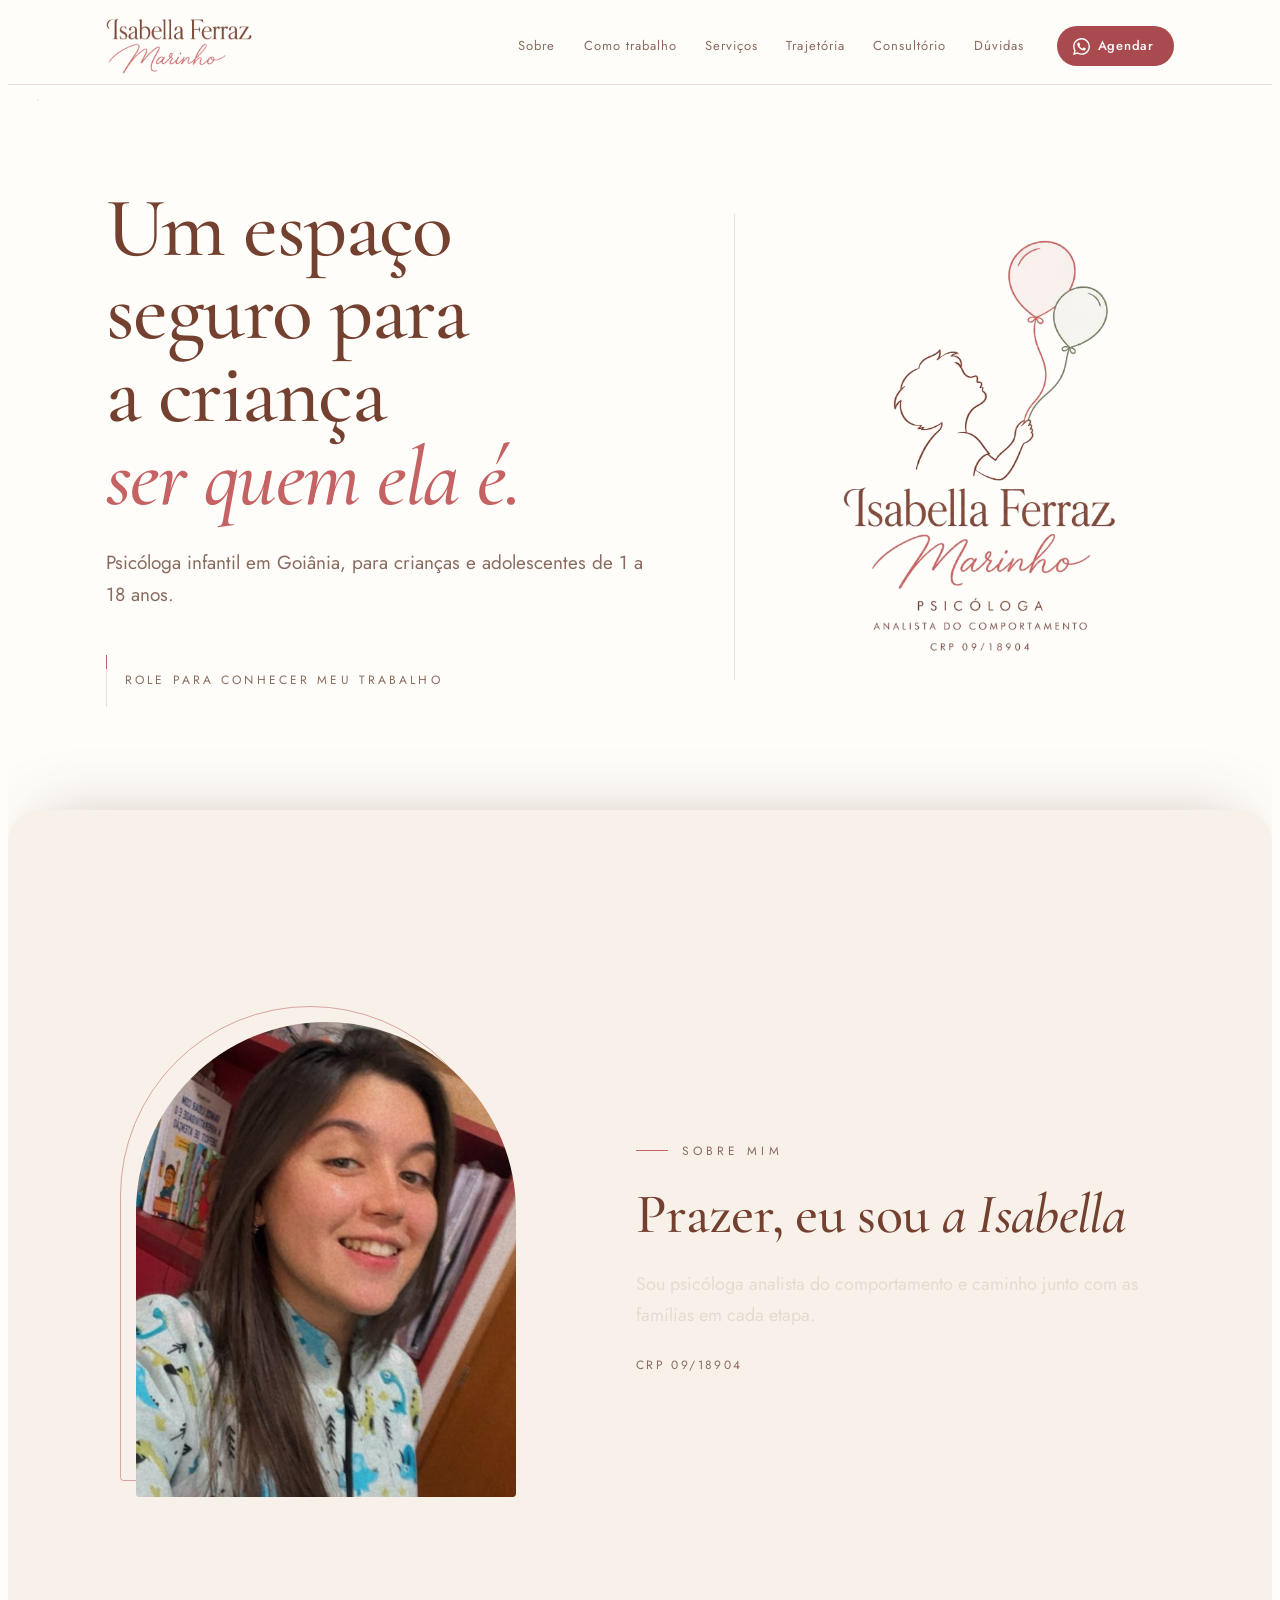
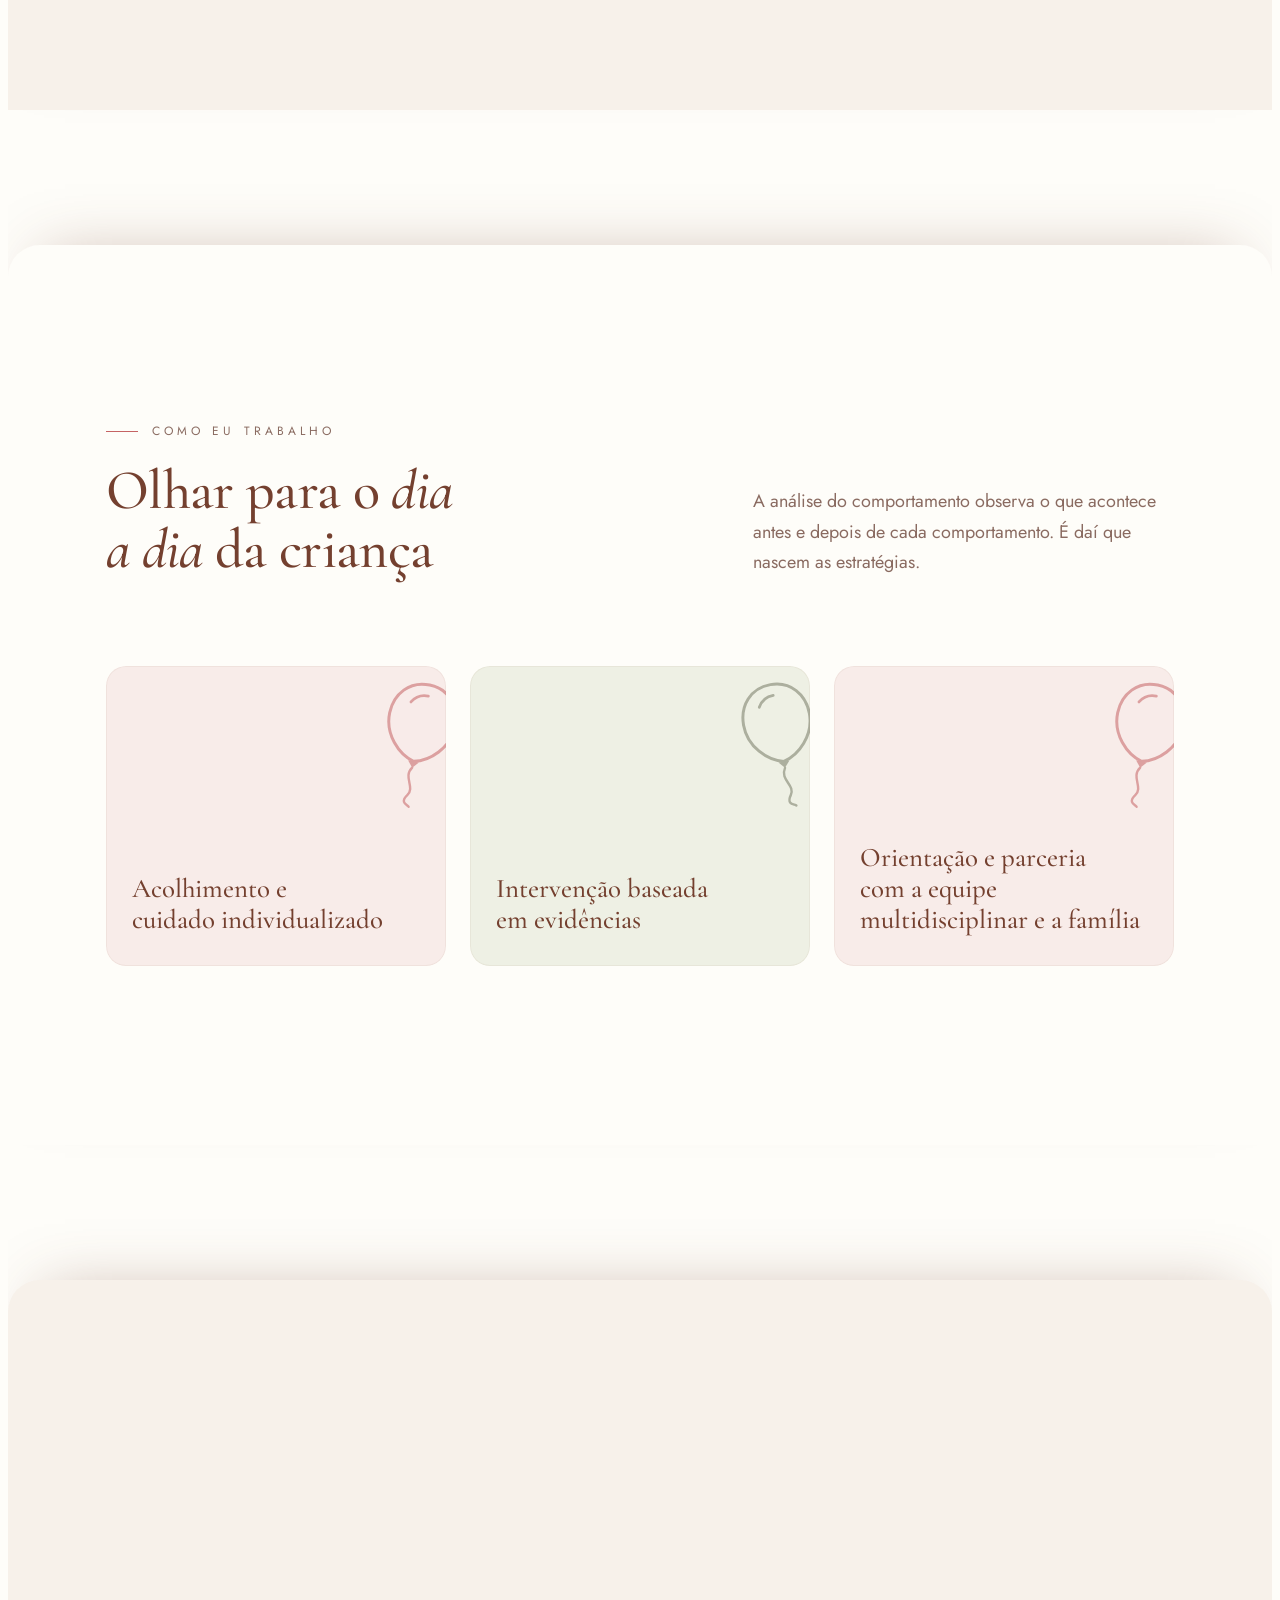
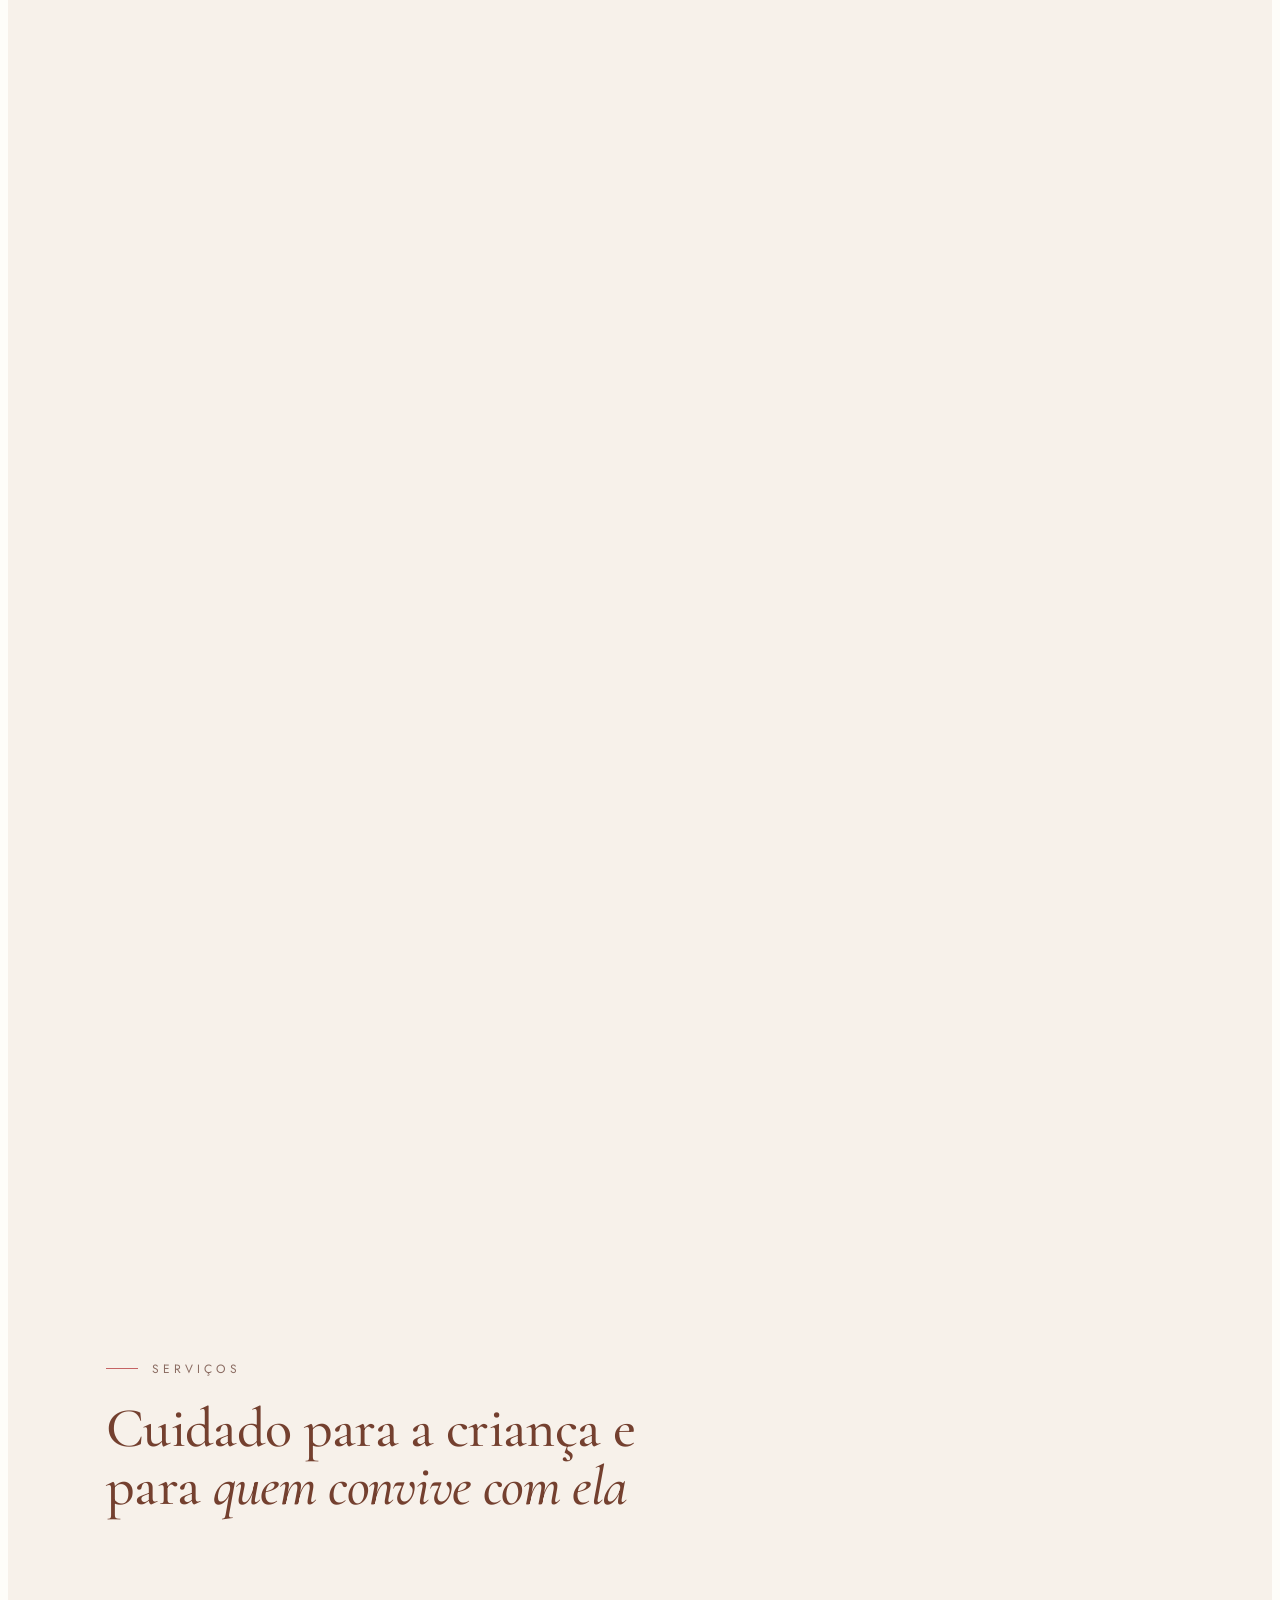
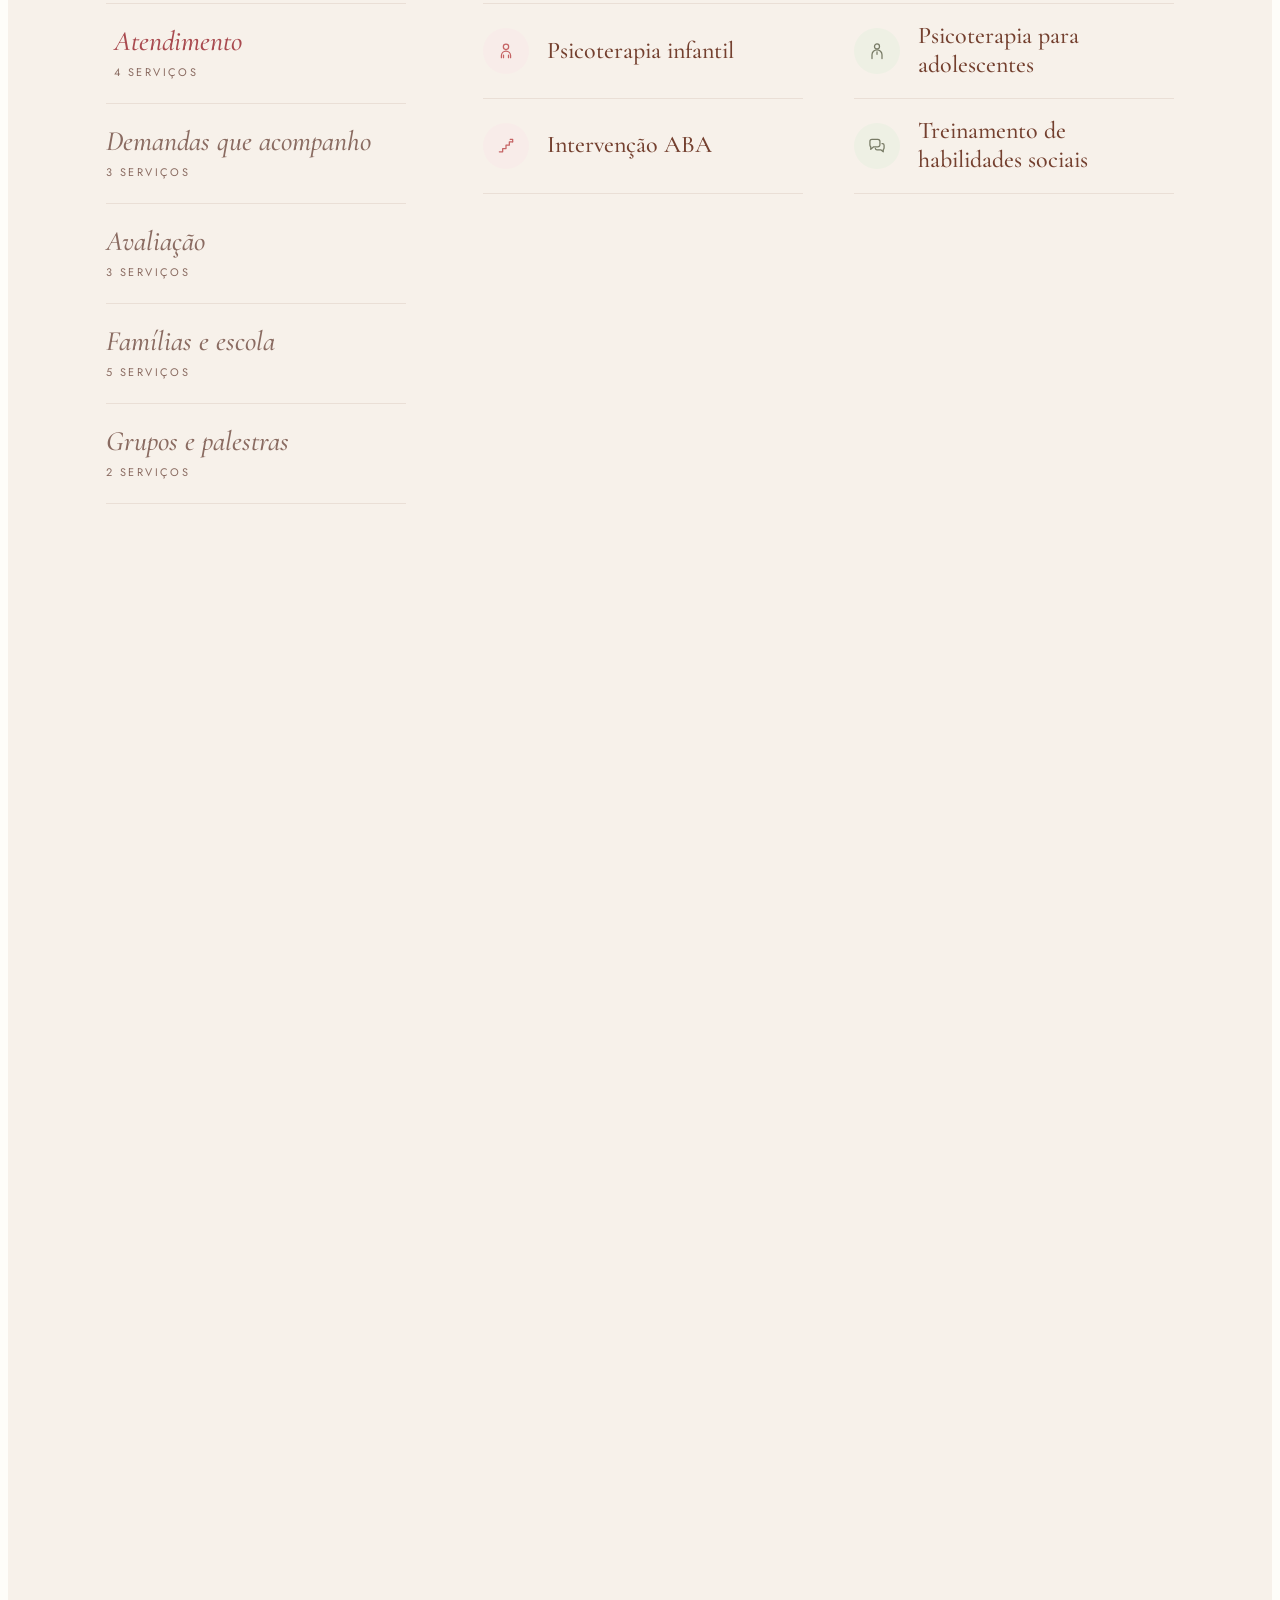
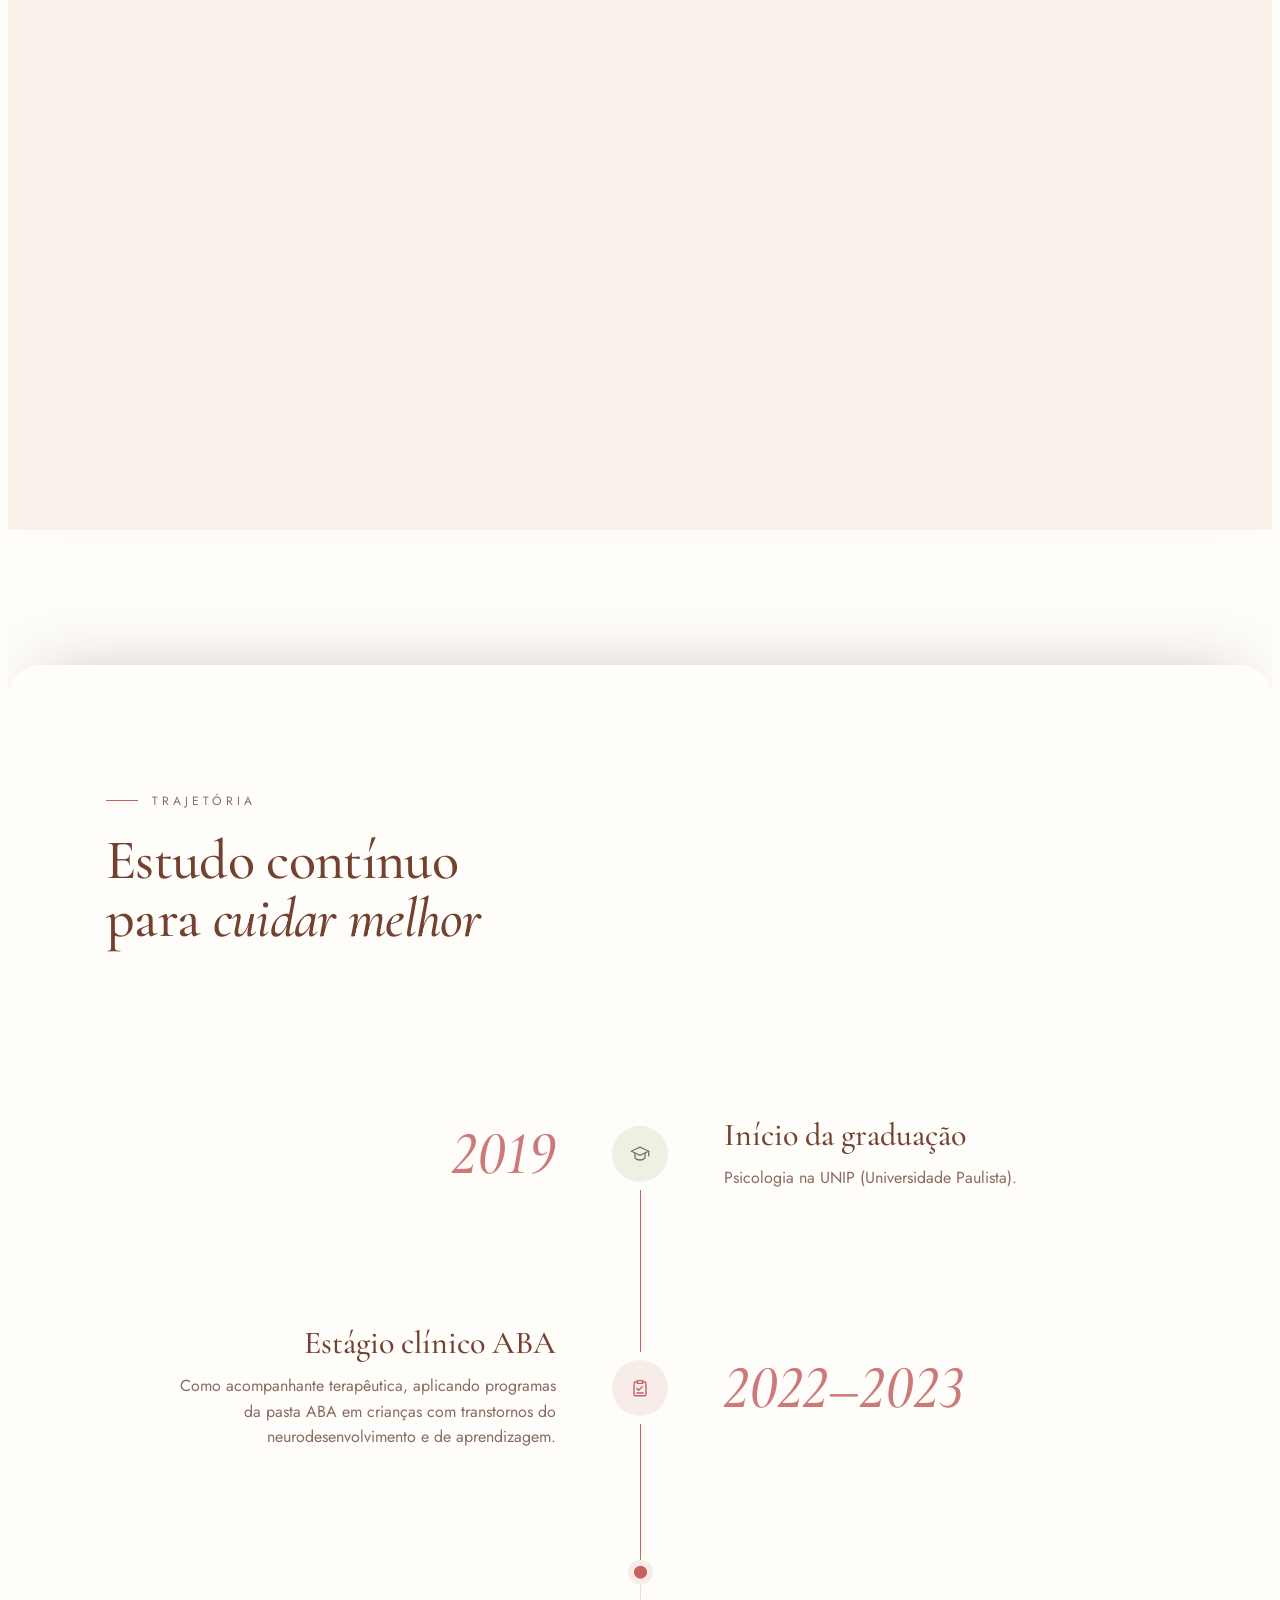
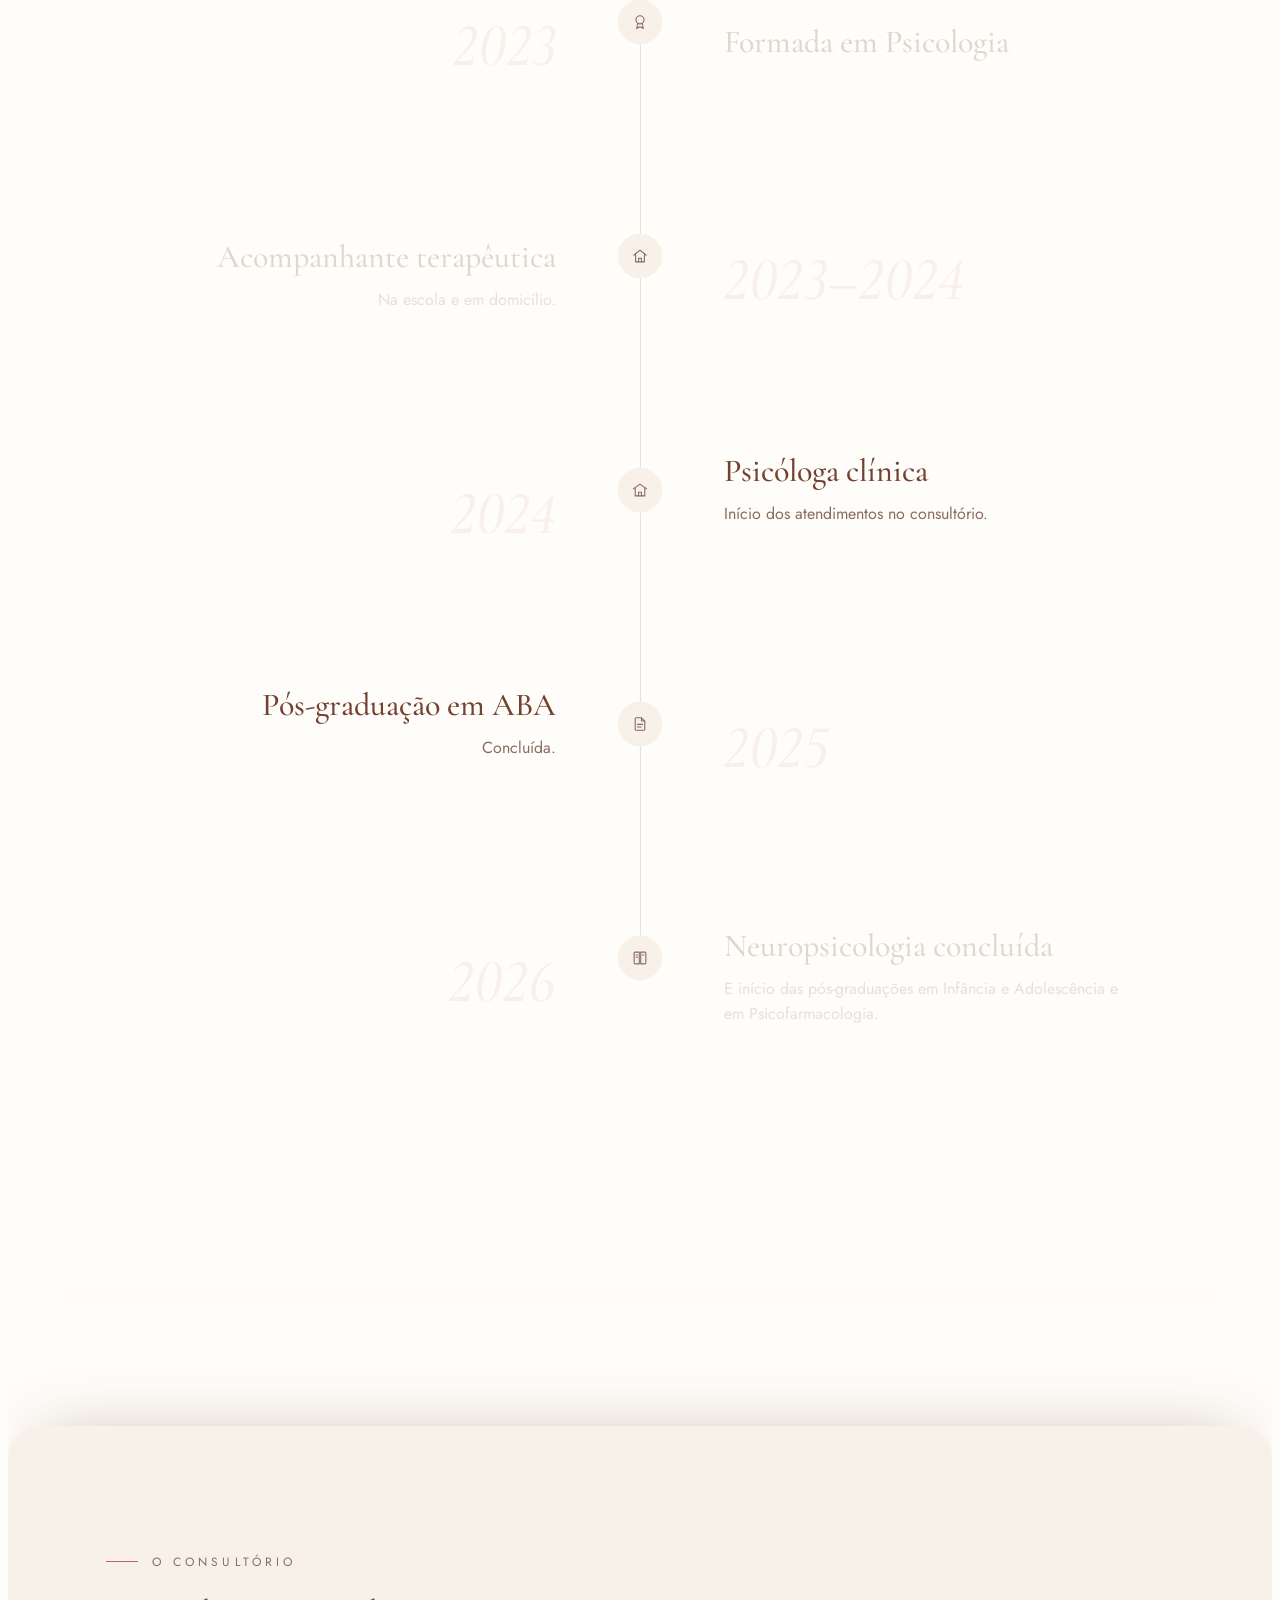
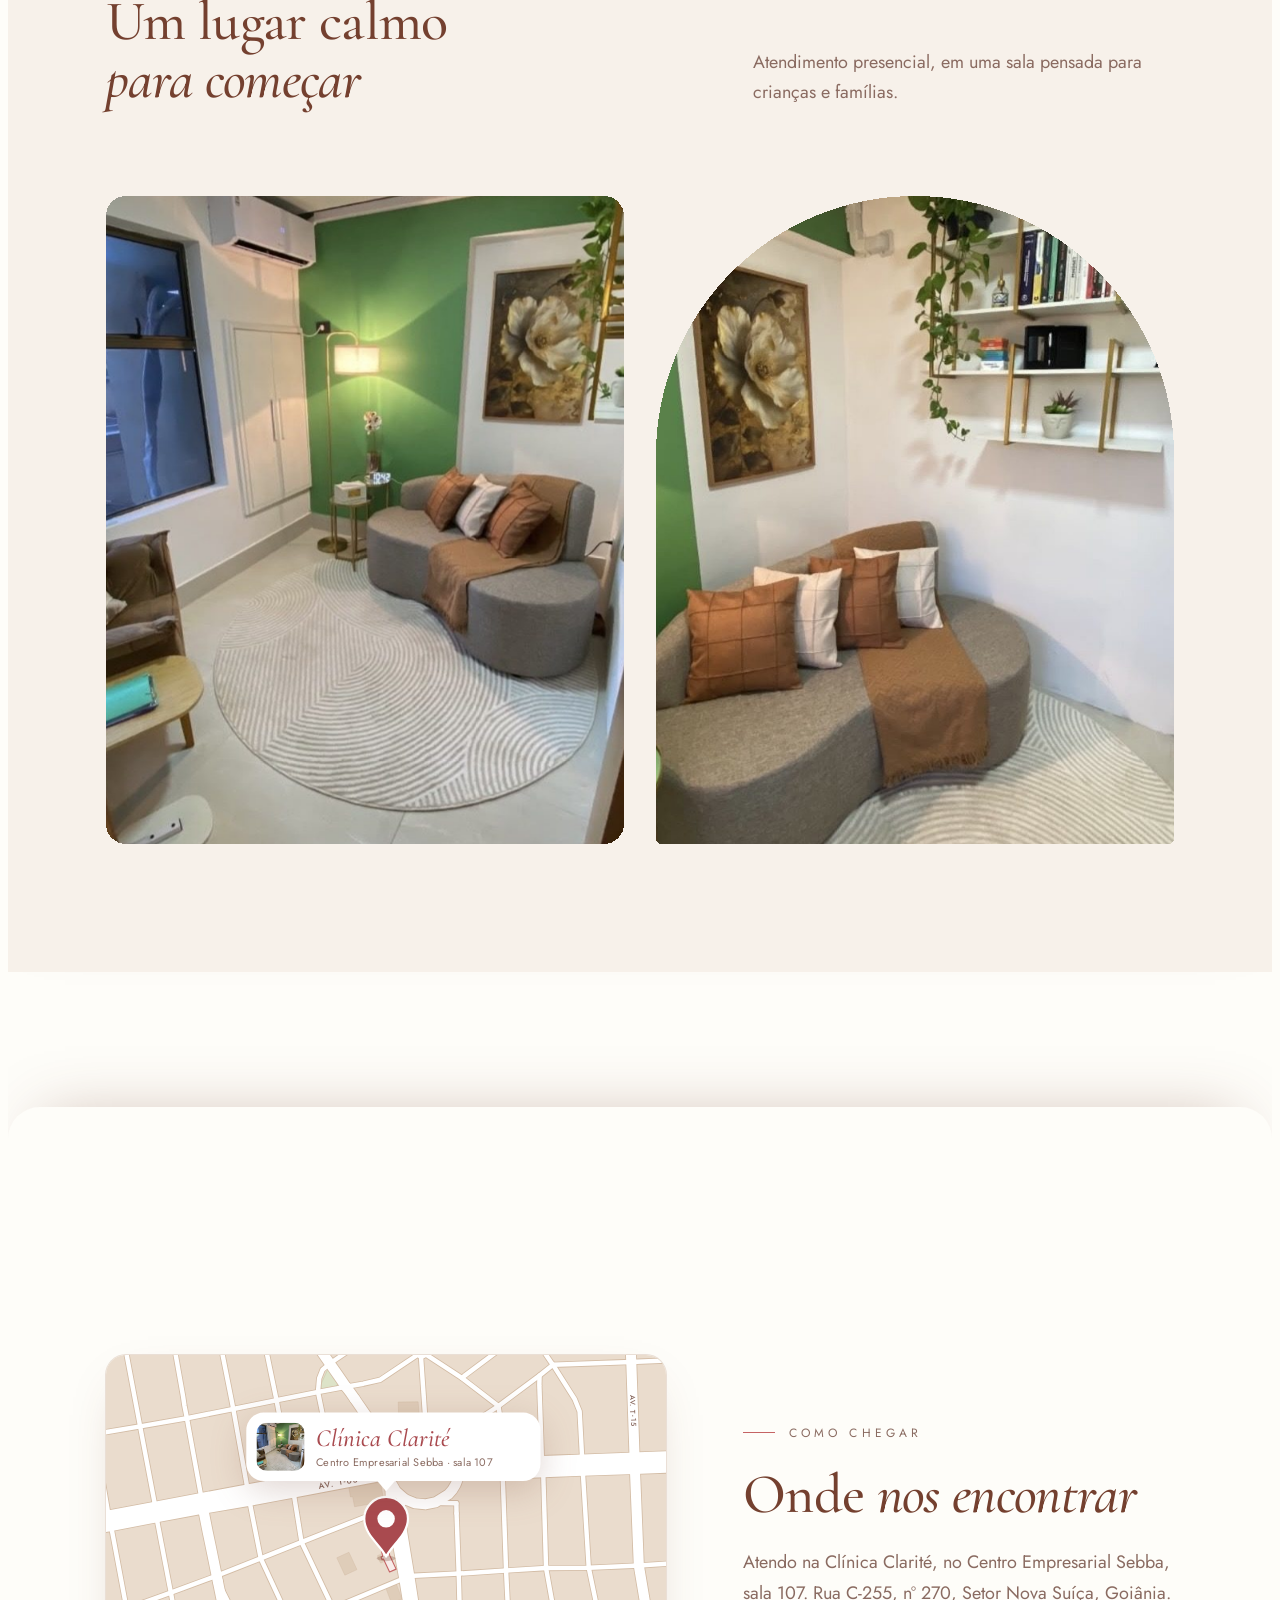
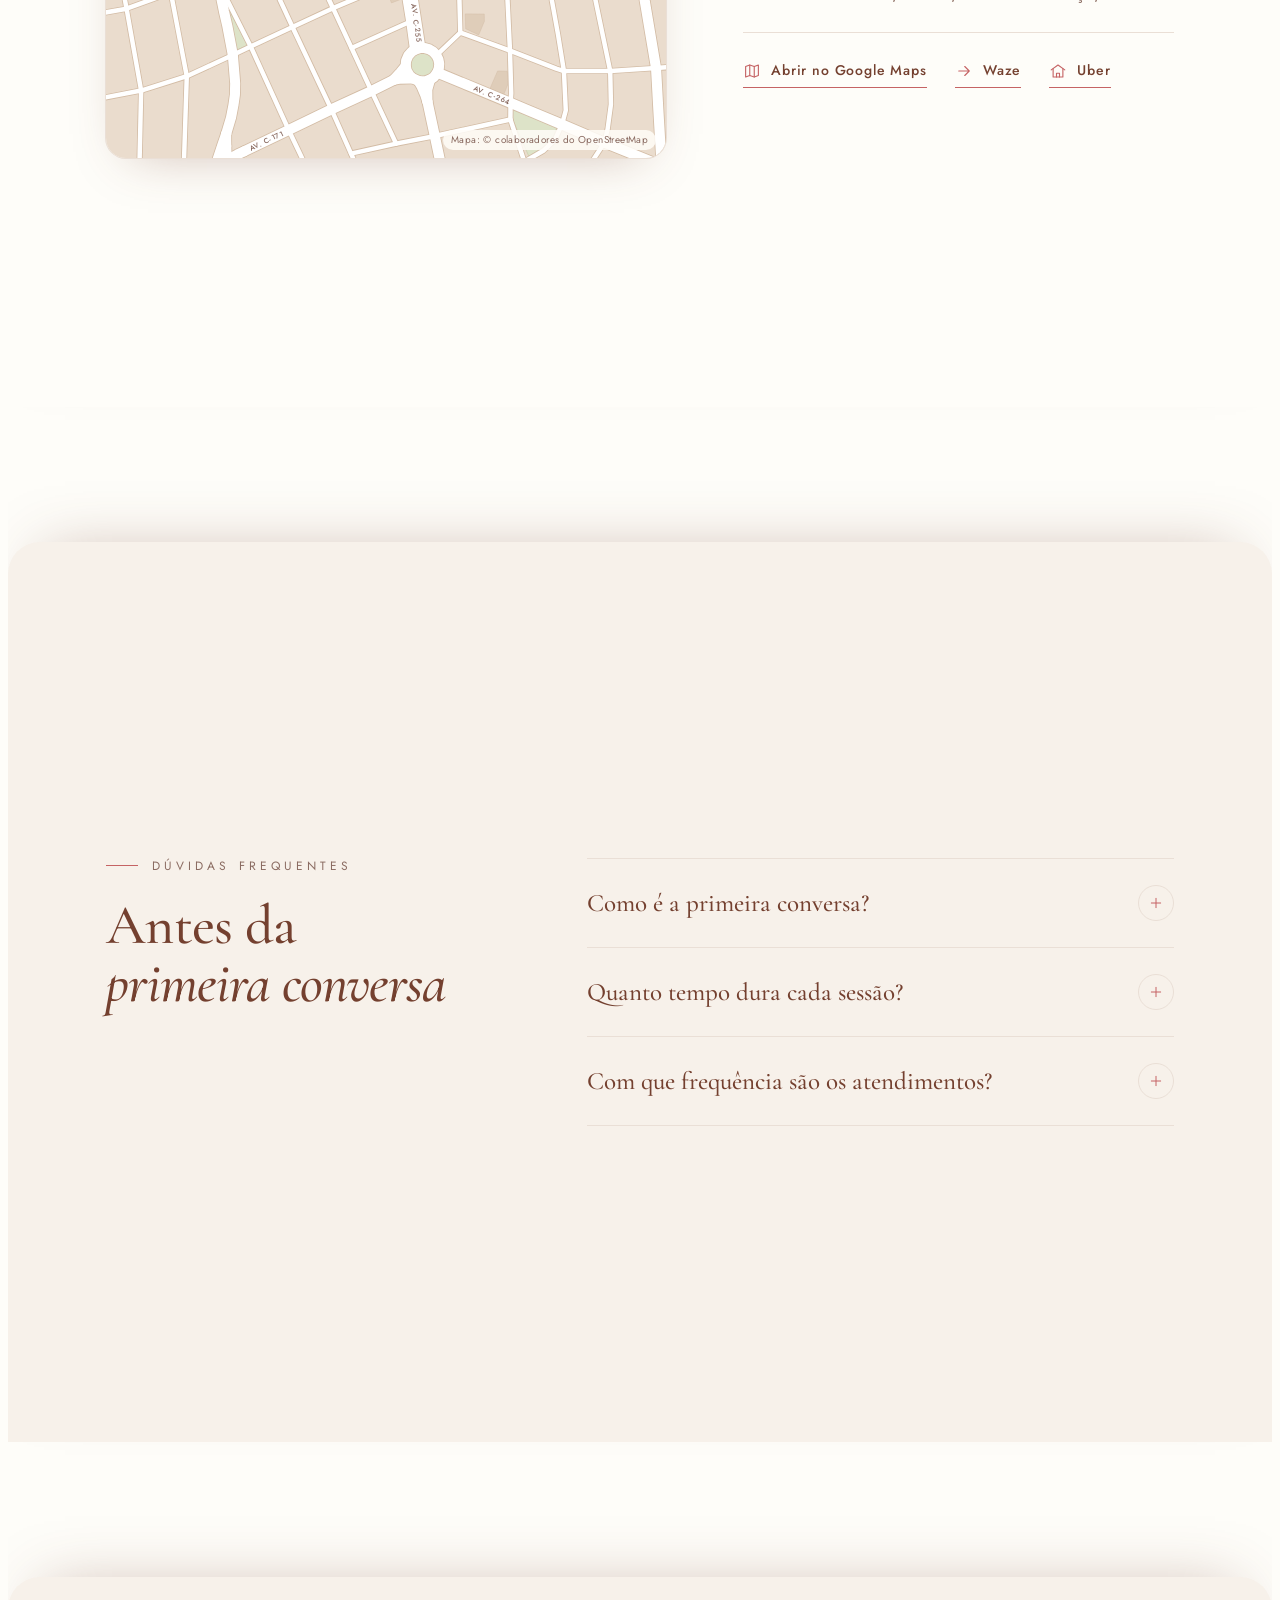
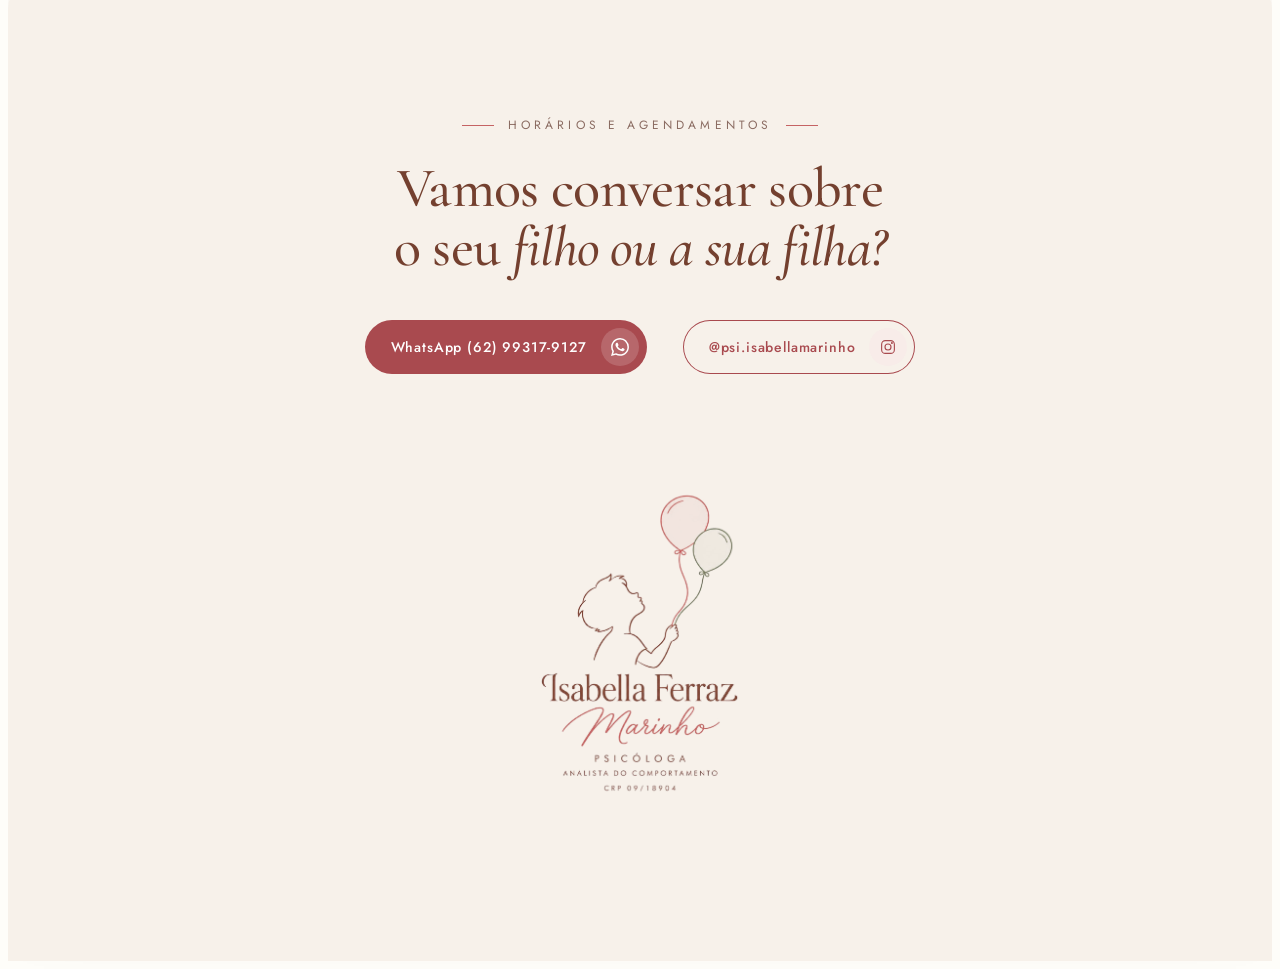
==== commit 4013c3f6: "Instala o Umami com eventos de clique e de leitura Agendar, Instagram, rotas, dúvidas abertas, grupo" ====
--- a/index.html
+++ b/index.html
@@ -35,6 +35,8 @@
 <!-- Vercel Web Analytics (sem cookies); o script só existe no site publicado na Vercel -->
 <script>window.va = window.va || function () { (window.vaq = window.vaq || []).push(arguments); };</script>
 <script defer src="/_vercel/insights/script.js"></script>
+<!-- Umami: conta visitas e cliques, sem cookies; só registra no domínio oficial -->
+<script defer src="https://cloud.umami.is/script.js" data-website-id="7ebb82cd-a908-4af7-a607-50b912e16fb2" data-domains="isabellaferraz.com.br"></script>
 <link rel="preconnect" href="https://fonts.googleapis.com">
 <link rel="preconnect" href="https://fonts.gstatic.com" crossorigin>
 <link rel="stylesheet" href="https://fonts.googleapis.com/css2?family=Allura&family=Cormorant+Garamond:ital,wght@0,500;0,600;1,500&family=Jost:wght@400;500&display=swap">
@@ -473,7 +475,7 @@
       <a href="#consultorio">Consultório</a>
       <a href="#duvidas">Dúvidas</a>
     </nav>
-    <a class="btn" href="https://wa.me/5562993179127?text=Ol%C3%A1%2C%20Isabella!%20Vim%20pelo%20site%20e%20gostaria%20de%20saber%20sobre%20hor%C3%A1rios.&app_absent=0" target="_blank" rel="noopener"><svg class="ic ic-cheio" viewBox="0 0 24 24" aria-hidden="true"><path d="M17.47 14.38c-.3-.15-1.76-.87-2.03-.97-.27-.1-.47-.15-.67.15-.2.3-.77.97-.94 1.16-.17.2-.35.22-.64.08-.3-.15-1.26-.46-2.39-1.48-.88-.79-1.48-1.76-1.65-2.06-.17-.3-.02-.46.13-.61.13-.13.3-.35.45-.52.15-.17.2-.3.3-.5.1-.2.05-.37-.03-.52-.07-.15-.67-1.61-.92-2.21-.24-.58-.49-.5-.67-.51h-.57c-.2 0-.52.07-.79.37-.27.3-1.04 1.02-1.04 2.48 0 1.46 1.07 2.88 1.21 3.07.15.2 2.1 3.2 5.08 4.49.71.31 1.26.49 1.7.63.71.22 1.36.19 1.87.12.57-.09 1.76-.72 2-1.41.25-.7.25-1.29.18-1.41-.08-.13-.28-.2-.57-.35m-5.42 7.4h-.01a9.87 9.87 0 0 1-5.03-1.38l-.36-.21-3.74.98 1-3.65-.24-.37a9.86 9.86 0 0 1-1.51-5.26c0-5.45 4.44-9.88 9.89-9.88 2.64 0 5.12 1.03 6.99 2.9a9.83 9.83 0 0 1 2.89 6.99c0 5.45-4.44 9.88-9.88 9.88m8.41-18.3A11.8 11.8 0 0 0 12.05 0C5.5 0 .16 5.34.16 11.89c0 2.1.55 4.14 1.59 5.95L.06 24l6.3-1.65a11.88 11.88 0 0 0 5.68 1.45h.01c6.55 0 11.89-5.34 11.89-11.89a11.82 11.82 0 0 0-3.48-8.41z"/></svg>Agendar</a>
+    <a class="btn" href="https://wa.me/5562993179127?text=Ol%C3%A1%2C%20Isabella!%20Vim%20pelo%20site%20e%20gostaria%20de%20saber%20sobre%20hor%C3%A1rios.&app_absent=0" target="_blank" rel="noopener" data-umami-event="agendar" data-umami-event-local="topo"><svg class="ic ic-cheio" viewBox="0 0 24 24" aria-hidden="true"><path d="M17.47 14.38c-.3-.15-1.76-.87-2.03-.97-.27-.1-.47-.15-.67.15-.2.3-.77.97-.94 1.16-.17.2-.35.22-.64.08-.3-.15-1.26-.46-2.39-1.48-.88-.79-1.48-1.76-1.65-2.06-.17-.3-.02-.46.13-.61.13-.13.3-.35.45-.52.15-.17.2-.3.3-.5.1-.2.05-.37-.03-.52-.07-.15-.67-1.61-.92-2.21-.24-.58-.49-.5-.67-.51h-.57c-.2 0-.52.07-.79.37-.27.3-1.04 1.02-1.04 2.48 0 1.46 1.07 2.88 1.21 3.07.15.2 2.1 3.2 5.08 4.49.71.31 1.26.49 1.7.63.71.22 1.36.19 1.87.12.57-.09 1.76-.72 2-1.41.25-.7.25-1.29.18-1.41-.08-.13-.28-.2-.57-.35m-5.42 7.4h-.01a9.87 9.87 0 0 1-5.03-1.38l-.36-.21-3.74.98 1-3.65-.24-.37a9.86 9.86 0 0 1-1.51-5.26c0-5.45 4.44-9.88 9.89-9.88 2.64 0 5.12 1.03 6.99 2.9a9.83 9.83 0 0 1 2.89 6.99c0 5.45-4.44 9.88-9.88 9.88m8.41-18.3A11.8 11.8 0 0 0 12.05 0C5.5 0 .16 5.34.16 11.89c0 2.1.55 4.14 1.59 5.95L.06 24l6.3-1.65a11.88 11.88 0 0 0 5.68 1.45h.01c6.55 0 11.89-5.34 11.89-11.89a11.82 11.82 0 0 0-3.48-8.41z"/></svg>Agendar</a>
   </div>
 </header>
 
@@ -488,7 +490,7 @@
         <h1 class="hero-t" data-split>Um espaço seguro para a criança <em>ser quem ela é.</em></h1>
         <p class="lead" data-r style="--d:650ms">Psicóloga infantil em Goiânia, para crianças e adolescentes de 1 a 18 anos.</p>
         <div class="acoes" data-r style="--d:800ms">
-          <a class="rolar" href="#sobre"><span class="rolar-linha" aria-hidden="true"><i></i></span><span><span class="so-pc">Role</span><span class="so-toque">Deslize</span> para conhecer meu trabalho</span></a>
+          <a class="rolar" href="#sobre" data-umami-event="conhecer-trabalho"><span class="rolar-linha" aria-hidden="true"><i></i></span><span><span class="so-pc">Role</span><span class="so-toque">Deslize</span> para conhecer meu trabalho</span></a>
         </div>
       </div>
       <div class="hero-logo" data-r="logo">
@@ -585,9 +587,9 @@
         <h2 class="h2">Onde <em>nos encontrar</em></h2>
         <p class="lead">Atendo na Clínica Clarité, no Centro Empresarial Sebba, sala 107. Rua C-255, nº 270, Setor Nova Suíça, Goiânia.</p>
         <p class="rotas">
-          <a class="link" href="https://www.google.com/maps/dir/?api=1&amp;destination=-16.7157739,-49.2746514" target="_blank" rel="noopener"><svg class="ic" viewBox="0 0 24 24" aria-hidden="true"><path d="M9 4 3.5 6v14L9 18l6 2 5.5-2V4L15 6z"/><path d="M9 4v14M15 6v14"/></svg>Abrir no Google Maps</a>
-          <a class="link" href="https://waze.com/ul?ll=-16.7157739,-49.2746514&amp;navigate=yes" target="_blank" rel="noopener"><svg class="ic" viewBox="0 0 24 24" aria-hidden="true"><path d="M5 12h14M13 6l6 6-6 6"/></svg>Waze</a>
-          <a class="link" href="https://m.uber.com/ul/?action=setPickup&amp;pickup=my_location&amp;dropoff[latitude]=-16.7157739&amp;dropoff[longitude]=-49.2746514&amp;dropoff[nickname]=Centro%20Empresarial%20Sebba" target="_blank" rel="noopener"><svg class="ic" viewBox="0 0 24 24" aria-hidden="true"><path d="M3 10.5 12 4l9 6.5"/><path d="M5.5 9v11h13V9"/><path d="M10 20v-5h4v5"/></svg>Uber</a>
+          <a class="link" href="https://www.google.com/maps/dir/?api=1&amp;destination=-16.7157739,-49.2746514" target="_blank" rel="noopener" data-umami-event="rota" data-umami-event-app="google-maps"><svg class="ic" viewBox="0 0 24 24" aria-hidden="true"><path d="M9 4 3.5 6v14L9 18l6 2 5.5-2V4L15 6z"/><path d="M9 4v14M15 6v14"/></svg>Abrir no Google Maps</a>
+          <a class="link" href="https://waze.com/ul?ll=-16.7157739,-49.2746514&amp;navigate=yes" target="_blank" rel="noopener" data-umami-event="rota" data-umami-event-app="waze"><svg class="ic" viewBox="0 0 24 24" aria-hidden="true"><path d="M5 12h14M13 6l6 6-6 6"/></svg>Waze</a>
+          <a class="link" href="https://m.uber.com/ul/?action=setPickup&amp;pickup=my_location&amp;dropoff[latitude]=-16.7157739&amp;dropoff[longitude]=-49.2746514&amp;dropoff[nickname]=Centro%20Empresarial%20Sebba" target="_blank" rel="noopener" data-umami-event="rota" data-umami-event-app="uber"><svg class="ic" viewBox="0 0 24 24" aria-hidden="true"><path d="M3 10.5 12 4l9 6.5"/><path d="M5.5 9v11h13V9"/><path d="M10 20v-5h4v5"/></svg>Uber</a>
         </p>
       </div>
     </div>
@@ -610,8 +612,8 @@
     <p class="eyebrow">Horários e agendamentos</p>
     <h2 class="h2">Vamos conversar sobre o seu <em>filho ou a sua filha?</em></h2>
     <div class="acoes">
-      <a class="btn" href="https://wa.me/5562993179127?text=Ol%C3%A1%2C%20Isabella!%20Vim%20pelo%20site%20e%20gostaria%20de%20saber%20sobre%20hor%C3%A1rios.&app_absent=0" target="_blank" rel="noopener">WhatsApp (62) 99317-9127<span class="bola"><svg class="ic ic-cheio" viewBox="0 0 24 24" aria-hidden="true"><path d="M17.47 14.38c-.3-.15-1.76-.87-2.03-.97-.27-.1-.47-.15-.67.15-.2.3-.77.97-.94 1.16-.17.2-.35.22-.64.08-.3-.15-1.26-.46-2.39-1.48-.88-.79-1.48-1.76-1.65-2.06-.17-.3-.02-.46.13-.61.13-.13.3-.35.45-.52.15-.17.2-.3.3-.5.1-.2.05-.37-.03-.52-.07-.15-.67-1.61-.92-2.21-.24-.58-.49-.5-.67-.51h-.57c-.2 0-.52.07-.79.37-.27.3-1.04 1.02-1.04 2.48 0 1.46 1.07 2.88 1.21 3.07.15.2 2.1 3.2 5.08 4.49.71.31 1.26.49 1.7.63.71.22 1.36.19 1.87.12.57-.09 1.76-.72 2-1.41.25-.7.25-1.29.18-1.41-.08-.13-.28-.2-.57-.35m-5.42 7.4h-.01a9.87 9.87 0 0 1-5.03-1.38l-.36-.21-3.74.98 1-3.65-.24-.37a9.86 9.86 0 0 1-1.51-5.26c0-5.45 4.44-9.88 9.89-9.88 2.64 0 5.12 1.03 6.99 2.9a9.83 9.83 0 0 1 2.89 6.99c0 5.45-4.44 9.88-9.88 9.88m8.41-18.3A11.8 11.8 0 0 0 12.05 0C5.5 0 .16 5.34.16 11.89c0 2.1.55 4.14 1.59 5.95L.06 24l6.3-1.65a11.88 11.88 0 0 0 5.68 1.45h.01c6.55 0 11.89-5.34 11.89-11.89a11.82 11.82 0 0 0-3.48-8.41z"/></svg></span></a>
-      <a class="btn btn-sec" href="https://instagram.com/psi.isabellamarinho" target="_blank" rel="noopener">@psi.isabellamarinho<span class="bola"><svg class="ic" viewBox="0 0 24 24" aria-hidden="true"><rect x="3.5" y="3.5" width="17" height="17" rx="5"/><circle cx="12" cy="12" r="4"/><circle cx="17.2" cy="6.8" r=".6" fill="currentColor"/></svg></span></a>
+      <a class="btn" href="https://wa.me/5562993179127?text=Ol%C3%A1%2C%20Isabella!%20Vim%20pelo%20site%20e%20gostaria%20de%20saber%20sobre%20hor%C3%A1rios.&app_absent=0" target="_blank" rel="noopener" data-umami-event="agendar" data-umami-event-local="contato">WhatsApp (62) 99317-9127<span class="bola"><svg class="ic ic-cheio" viewBox="0 0 24 24" aria-hidden="true"><path d="M17.47 14.38c-.3-.15-1.76-.87-2.03-.97-.27-.1-.47-.15-.67.15-.2.3-.77.97-.94 1.16-.17.2-.35.22-.64.08-.3-.15-1.26-.46-2.39-1.48-.88-.79-1.48-1.76-1.65-2.06-.17-.3-.02-.46.13-.61.13-.13.3-.35.45-.52.15-.17.2-.3.3-.5.1-.2.05-.37-.03-.52-.07-.15-.67-1.61-.92-2.21-.24-.58-.49-.5-.67-.51h-.57c-.2 0-.52.07-.79.37-.27.3-1.04 1.02-1.04 2.48 0 1.46 1.07 2.88 1.21 3.07.15.2 2.1 3.2 5.08 4.49.71.31 1.26.49 1.7.63.71.22 1.36.19 1.87.12.57-.09 1.76-.72 2-1.41.25-.7.25-1.29.18-1.41-.08-.13-.28-.2-.57-.35m-5.42 7.4h-.01a9.87 9.87 0 0 1-5.03-1.38l-.36-.21-3.74.98 1-3.65-.24-.37a9.86 9.86 0 0 1-1.51-5.26c0-5.45 4.44-9.88 9.89-9.88 2.64 0 5.12 1.03 6.99 2.9a9.83 9.83 0 0 1 2.89 6.99c0 5.45-4.44 9.88-9.88 9.88m8.41-18.3A11.8 11.8 0 0 0 12.05 0C5.5 0 .16 5.34.16 11.89c0 2.1.55 4.14 1.59 5.95L.06 24l6.3-1.65a11.88 11.88 0 0 0 5.68 1.45h.01c6.55 0 11.89-5.34 11.89-11.89a11.82 11.82 0 0 0-3.48-8.41z"/></svg></span></a>
+      <a class="btn btn-sec" href="https://instagram.com/psi.isabellamarinho" target="_blank" rel="noopener" data-umami-event="instagram">@psi.isabellamarinho<span class="bola"><svg class="ic" viewBox="0 0 24 24" aria-hidden="true"><rect x="3.5" y="3.5" width="17" height="17" rx="5"/><circle cx="12" cy="12" r="4"/><circle cx="17.2" cy="6.8" r=".6" fill="currentColor"/></svg></span></a>
     </div>
     <img class="logo-fim" src="img/logo-transparente.webp" width="1144" height="1374" alt="Isabella Ferraz Marinho, psicóloga e analista do comportamento, CRP 09/18904.">
     <div class="rodape">
@@ -629,6 +631,15 @@
   const $$ = (q, el = document) => [...el.querySelectorAll(q)];
   const clamp = (v, a = 0, b = 1) => Math.min(b, Math.max(a, v));
 
+  // Umami: eventos que dependem do que a pessoa faz na página (cada um conta uma vez por visita)
+  const rastrear = (nome, dados) => { try { window.umami && window.umami.track(nome, dados); } catch (e) {} };
+  const jaContou = new Set();
+  const rastrearUmaVez = (chave, nome, dados) => { if (!jaContou.has(chave)) { jaContou.add(chave); rastrear(nome, dados); } };
+  const ioSecoes = new IntersectionObserver((es) => es.forEach((e) => {
+    if (e.isIntersecting) rastrearUmaVez('secao:' + e.target.id, 'chegou-em', { secao: e.target.id });
+  }), { threshold: 0.4 });
+  $$('main > section[id], main > footer[id]').forEach((s) => ioSecoes.observe(s));
+
   // abas dos serviços
   const abas = $$('.aba');
   const escolher = (aba, foco) => {
@@ -637,6 +648,7 @@
       a.setAttribute('aria-selected', on); a.tabIndex = on ? 0 : -1;
       document.getElementById(a.getAttribute('aria-controls')).hidden = !on;
     });
+    rastrearUmaVez('grupo:' + aba.id, 'servicos-grupo', { grupo: $('.aba-t', aba).textContent });
     if (foco) aba.focus();
   };
   let pinServ = false;
@@ -660,6 +672,8 @@
     const passo = cards[1] ? cards[1].offsetLeft - cards[0].offsetLeft : 1;
     const i = Math.max(0, Math.min(pontos.length - 1, Math.round(trilhoCartoes.scrollLeft / passo)));
     pontos.forEach((b, j) => b.setAttribute('aria-current', j === i));
+    const t = $('.painel-t', trilhoCartoes.children[i]);
+    if (t && trilhoCartoes.getBoundingClientRect().top < innerHeight) rastrearUmaVez('grupo:' + i, 'servicos-grupo', { grupo: t.textContent });
   };
   trilhoCartoes.addEventListener('scroll', () => requestAnimationFrame(cartaoAtual), { passive: true });
   pontos.forEach((b, i) => b.addEventListener('click', () => {
@@ -672,6 +686,7 @@
   $$('.lista-duvidas details').forEach((d) => {
     const corpo = $('.resposta', d);
     let anim = null;
+    d.addEventListener('toggle', () => { if (d.open) rastrear('duvida', { pergunta: $('summary span', d).textContent }); });
     $('summary', d).addEventListener('click', (e) => {
       if (!raiz.classList.contains('motion') || !corpo.animate) return;
       e.preventDefault();
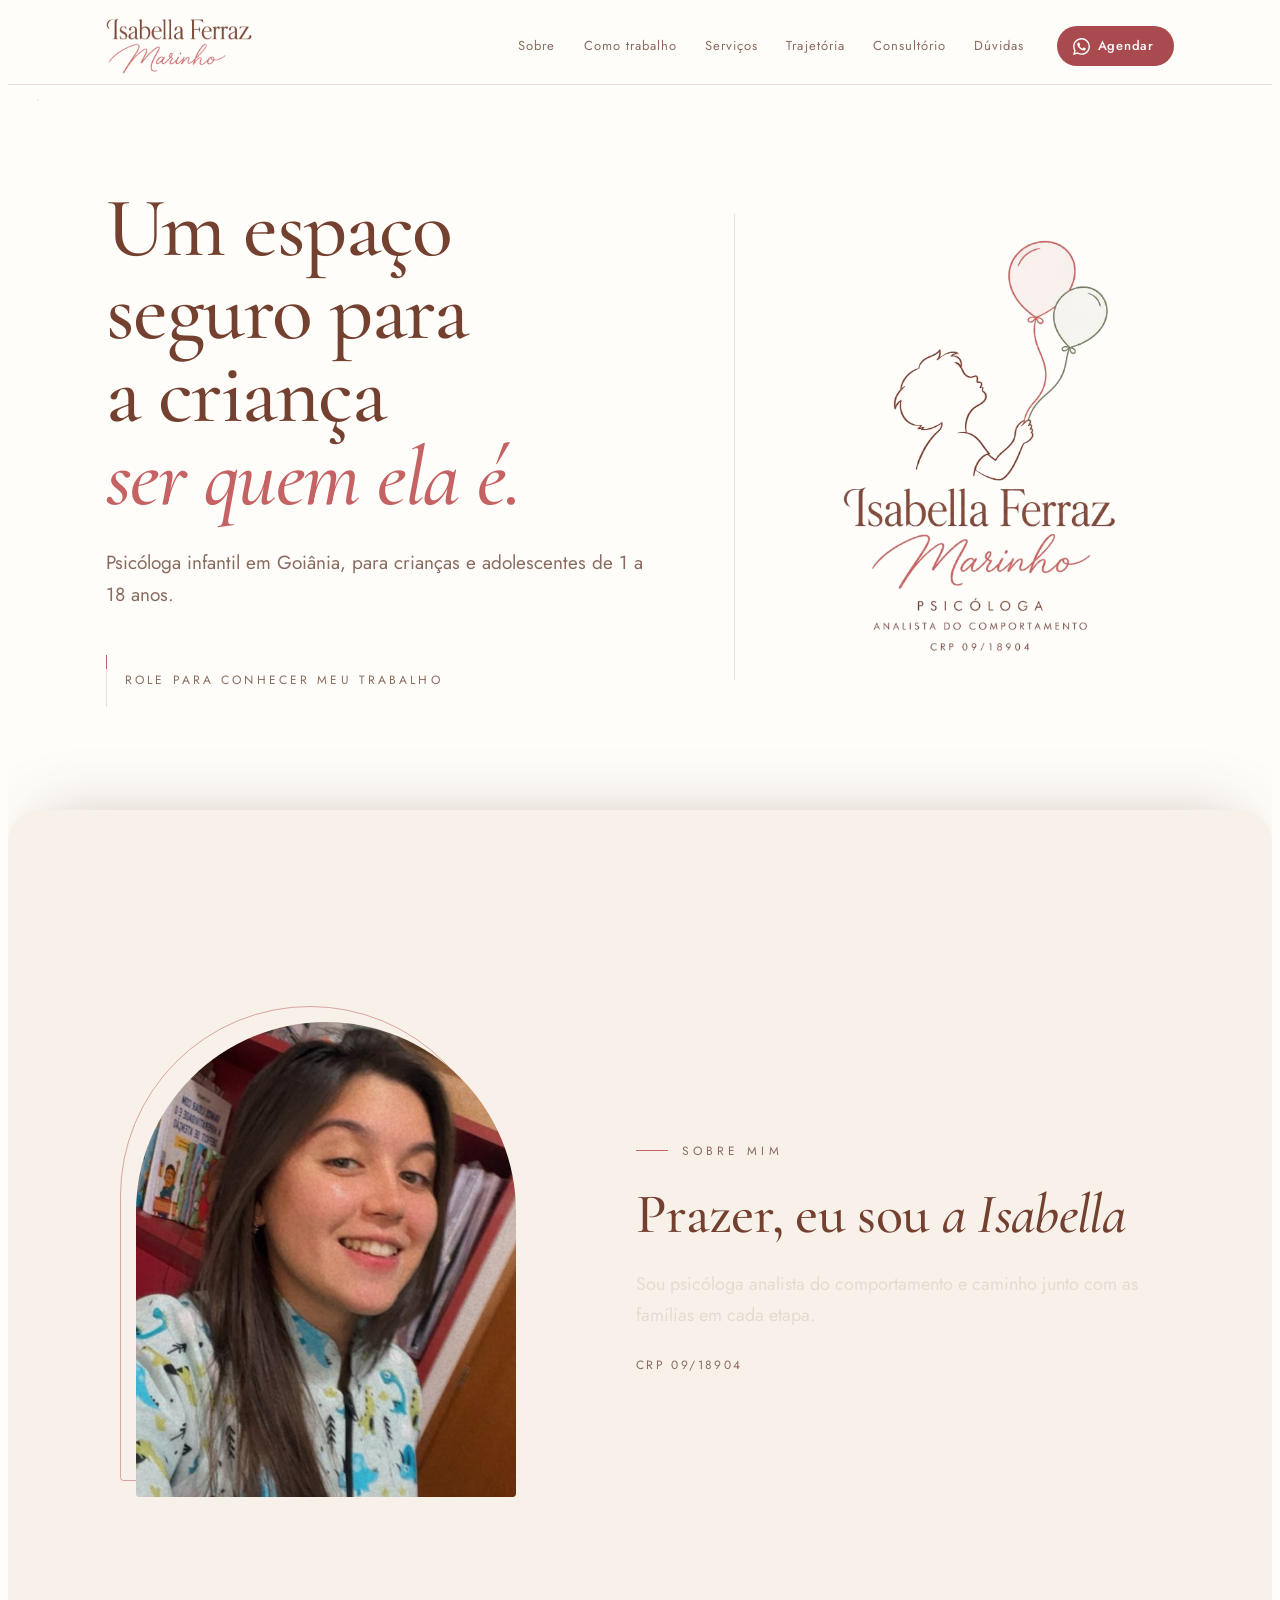
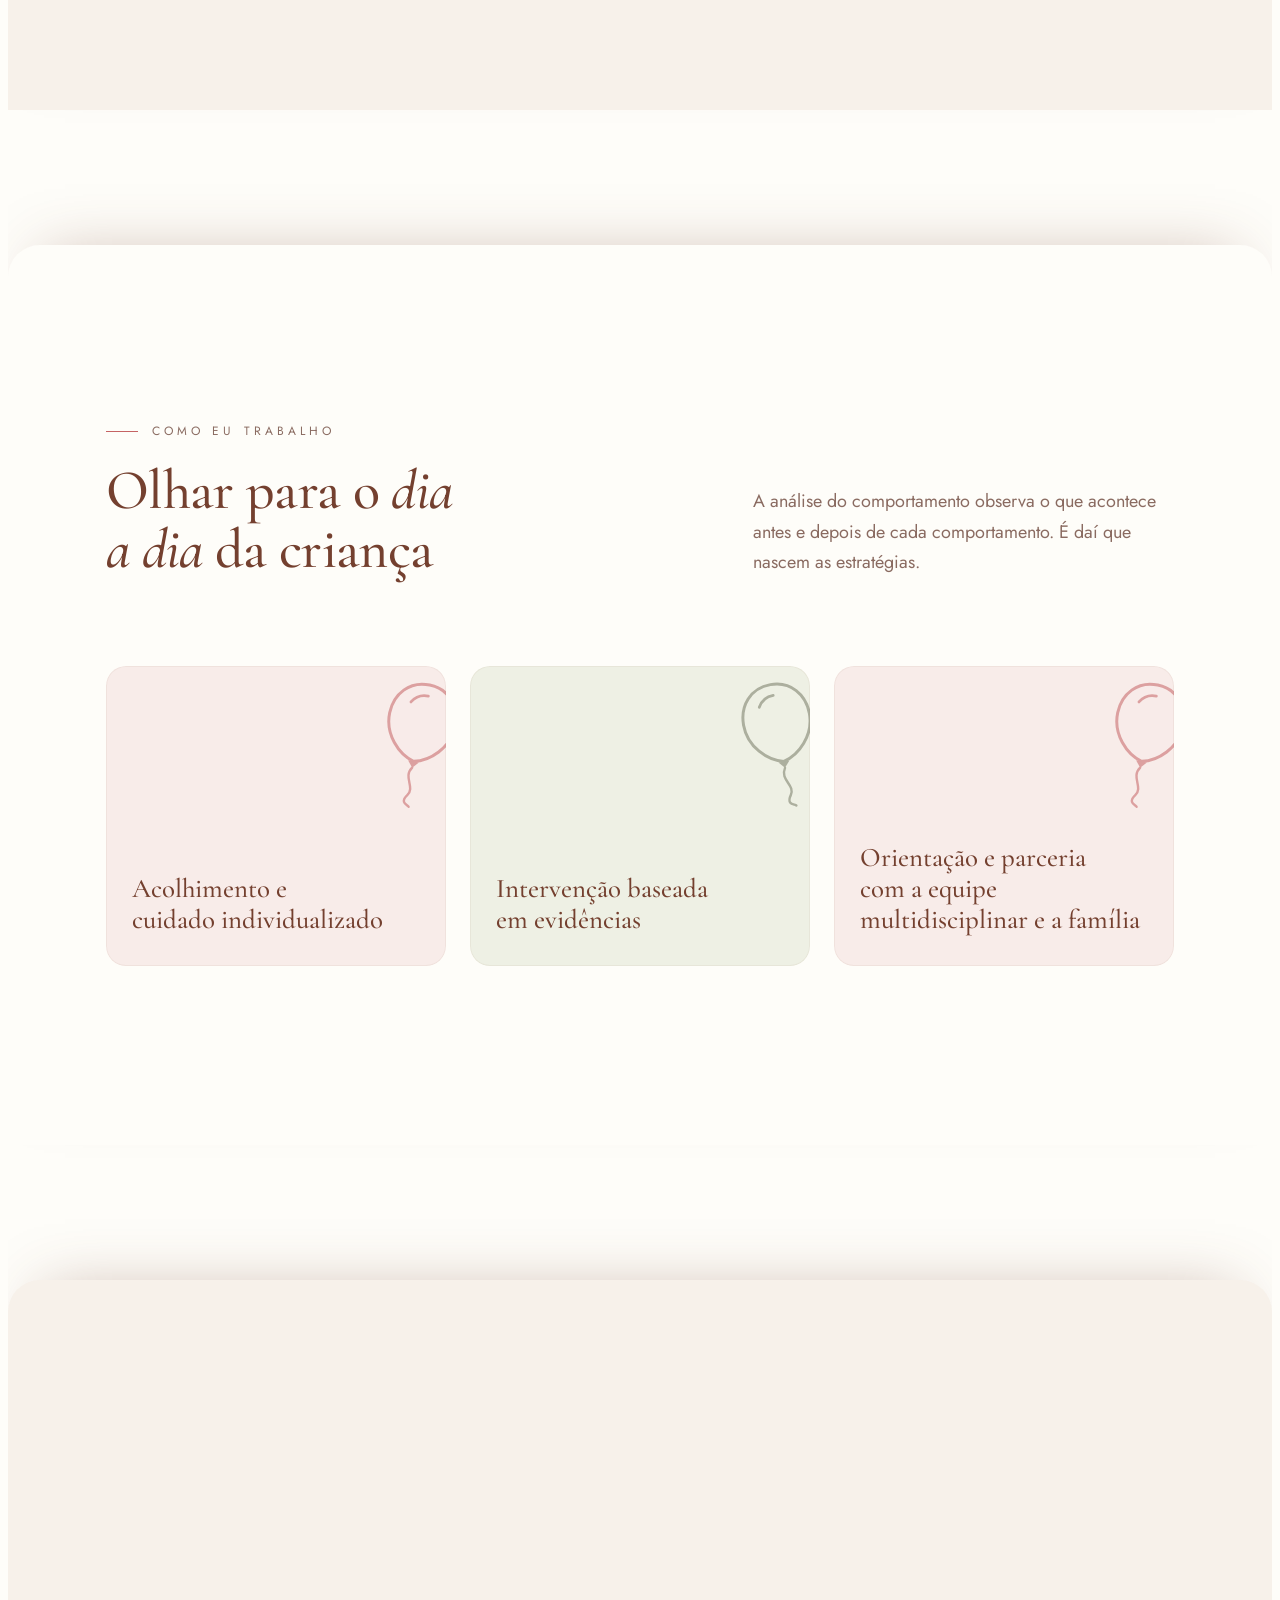
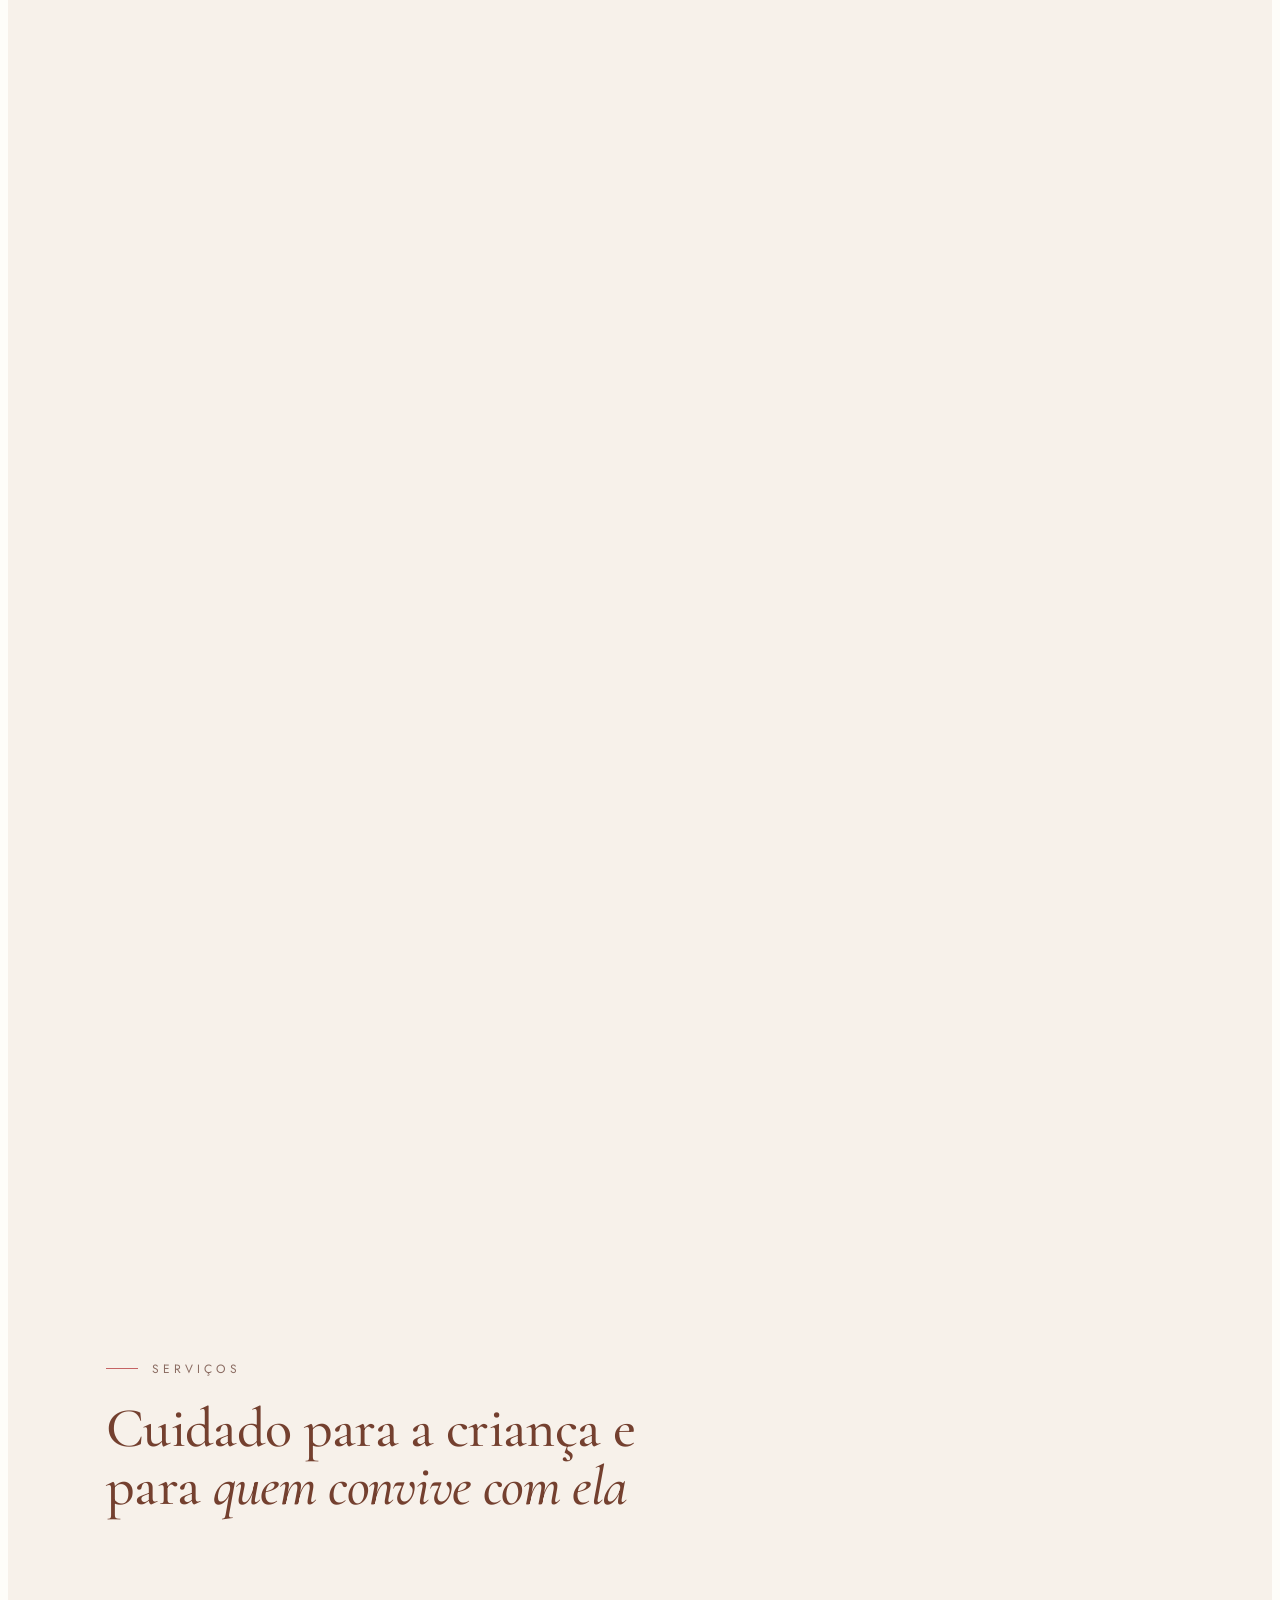
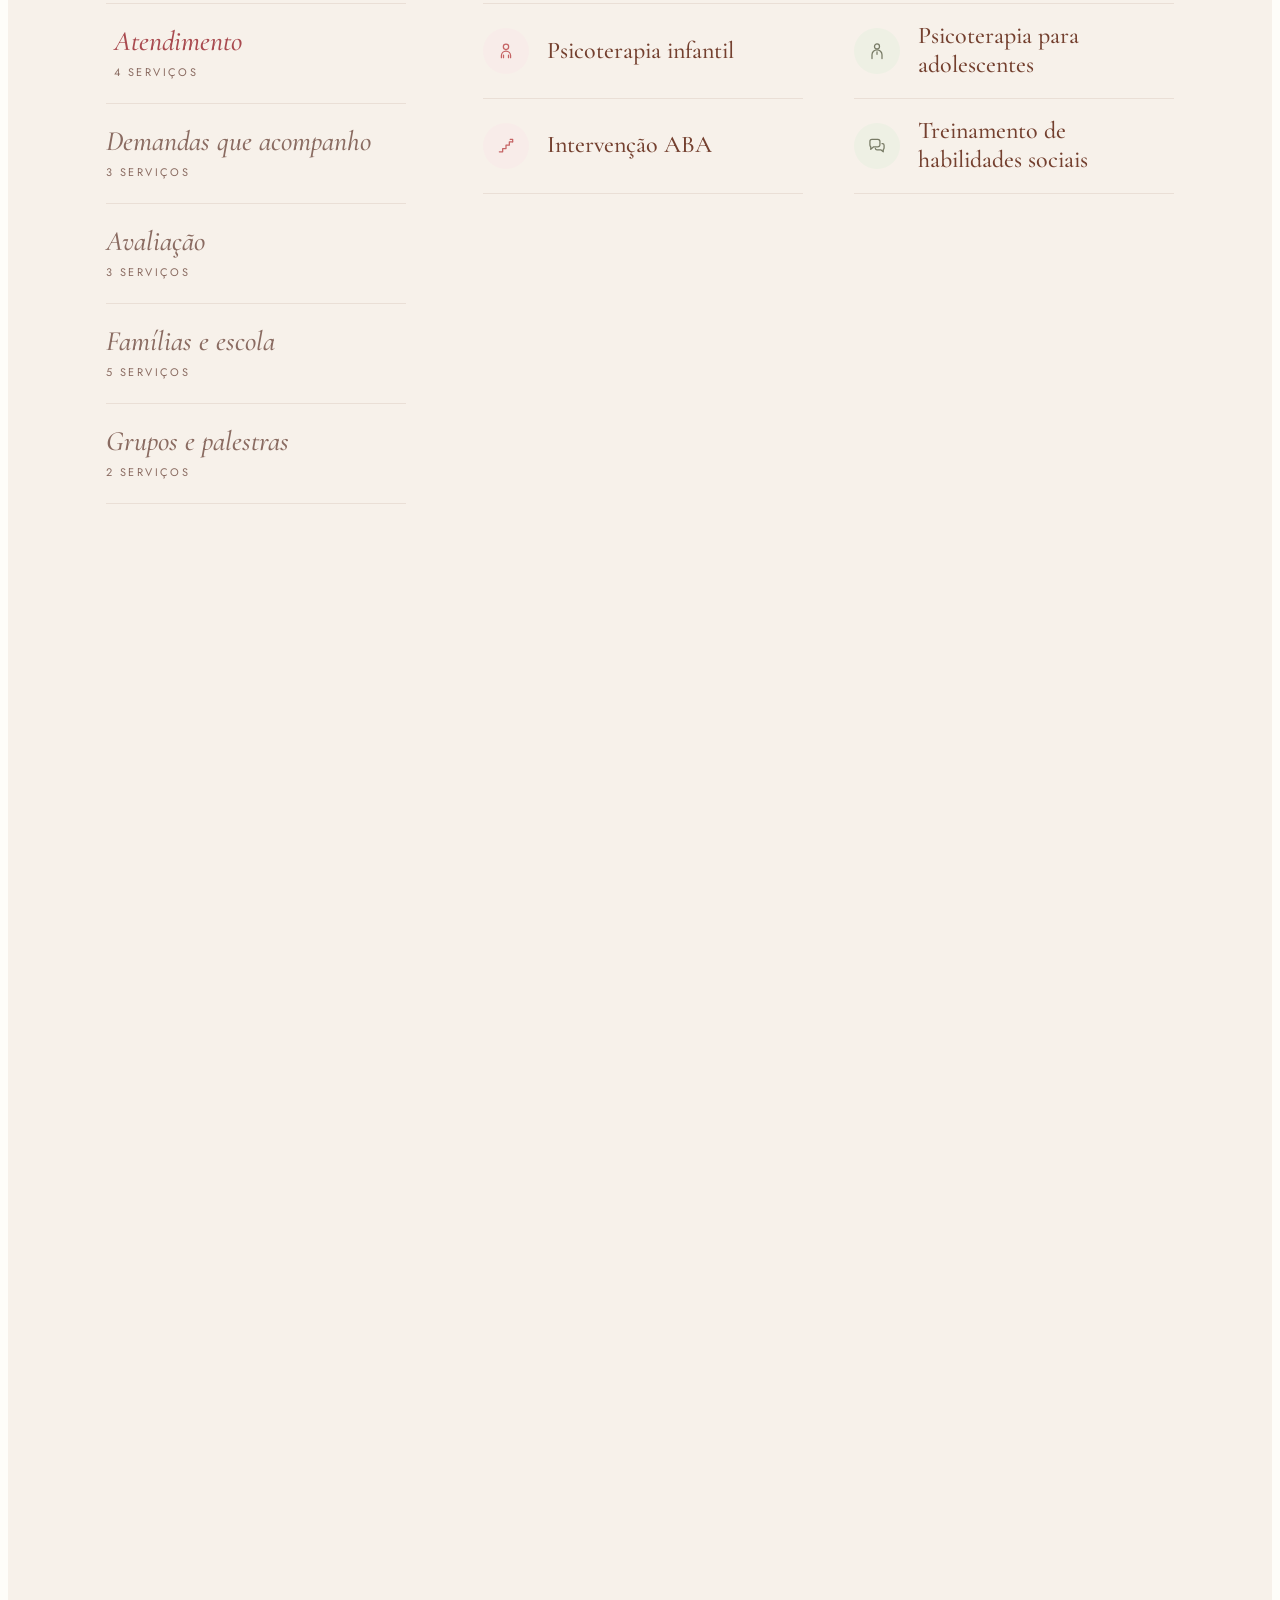
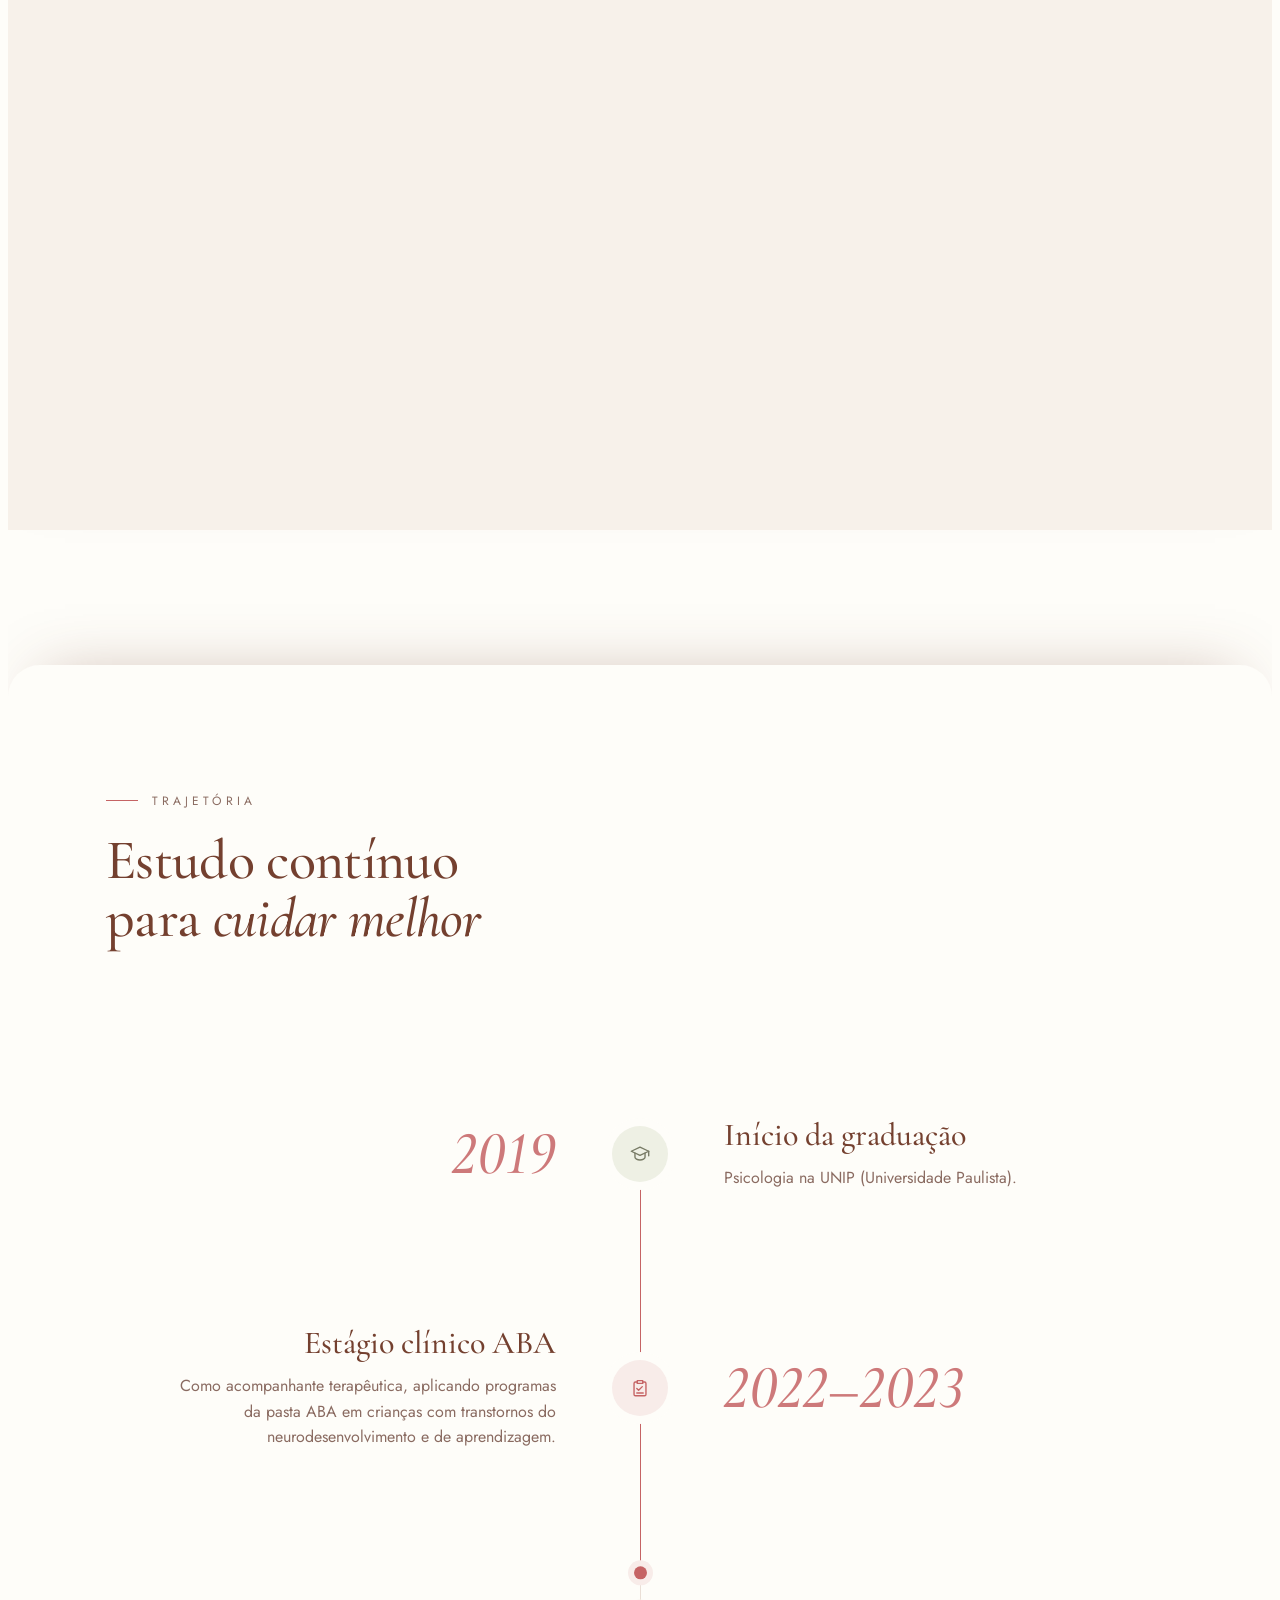
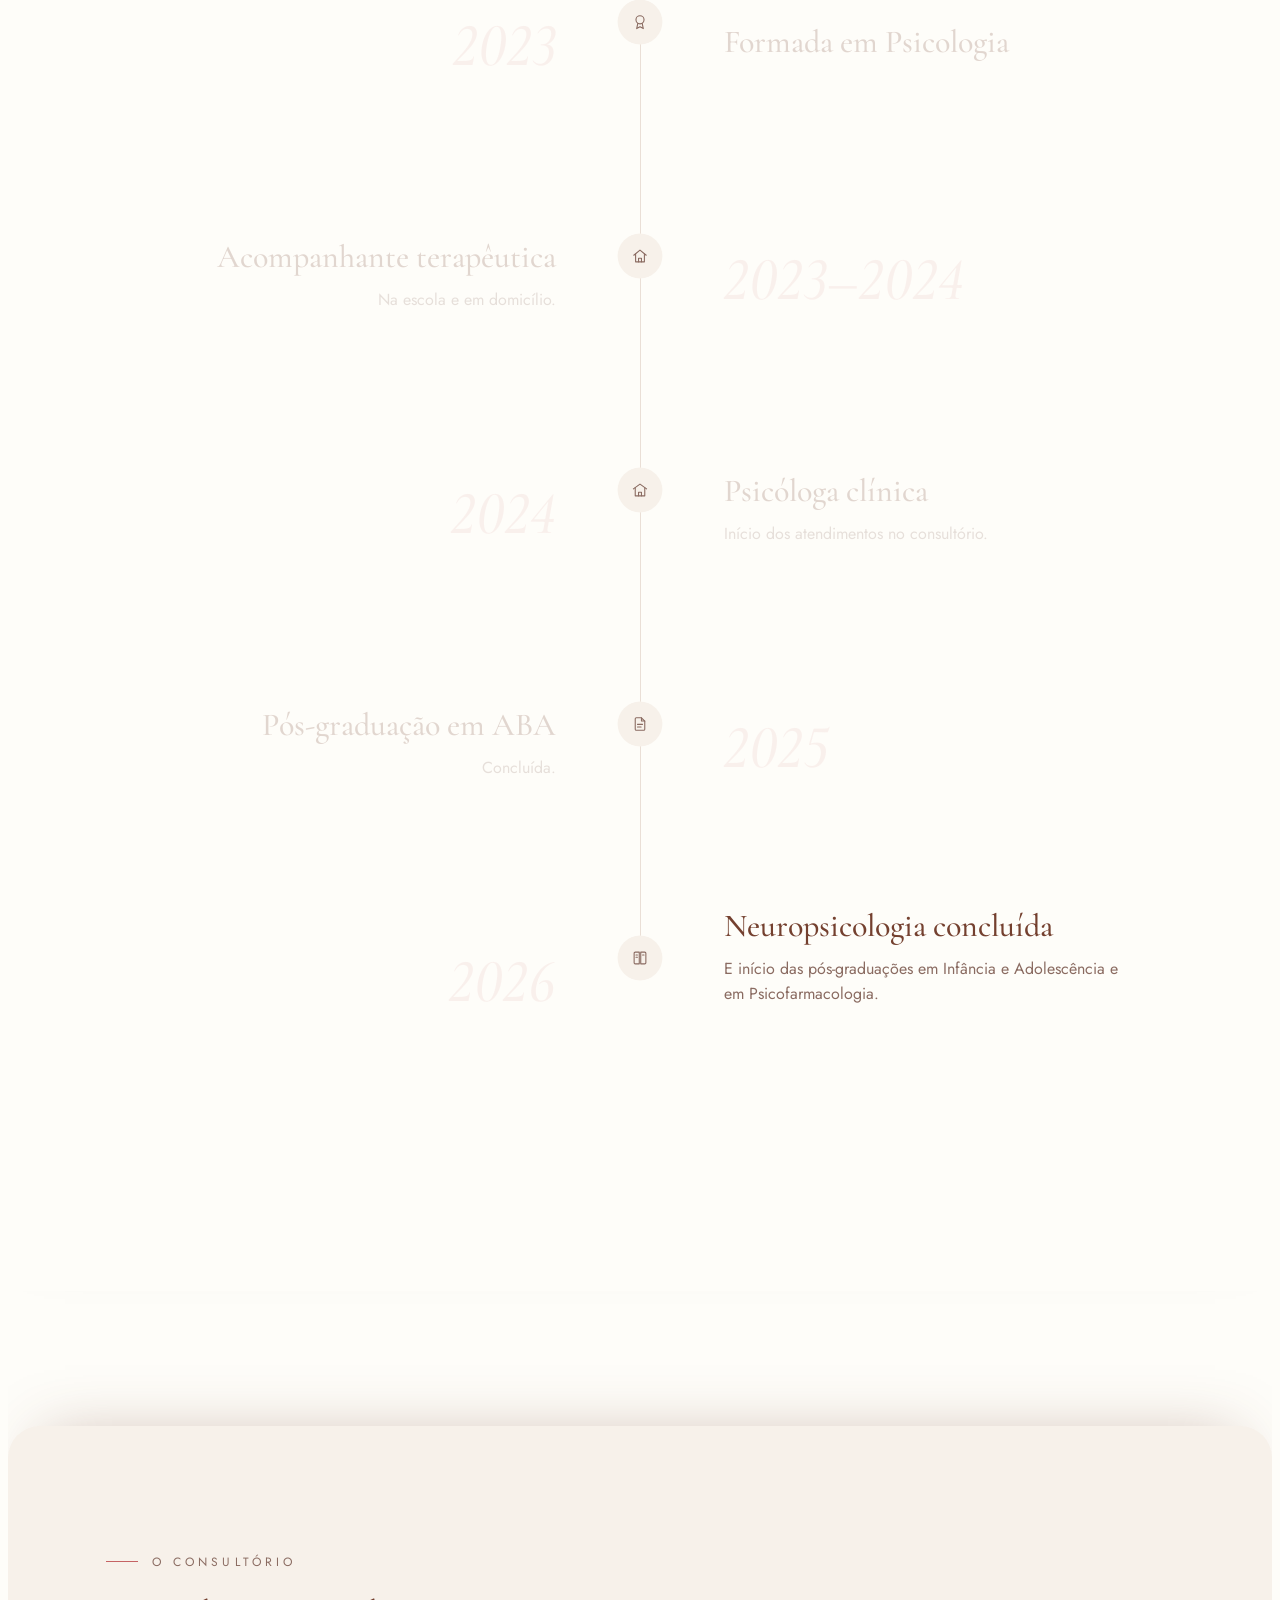
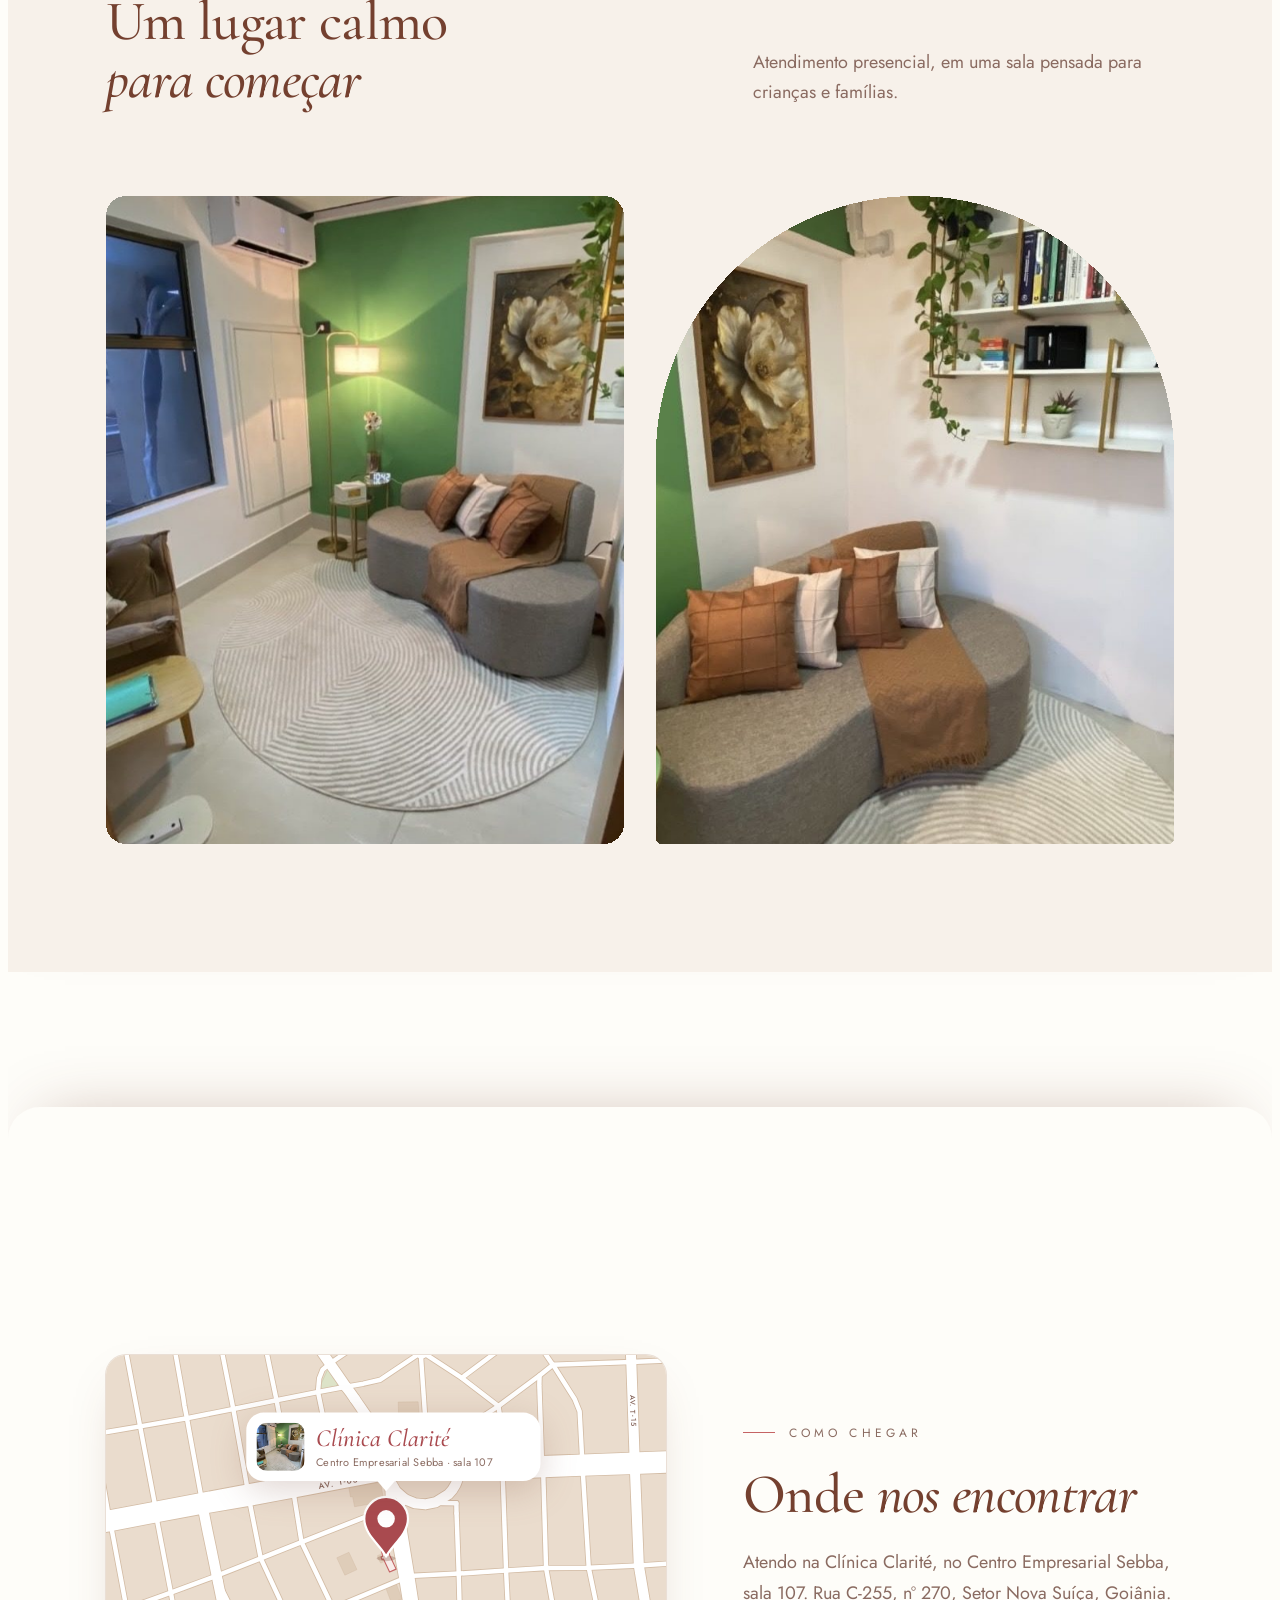
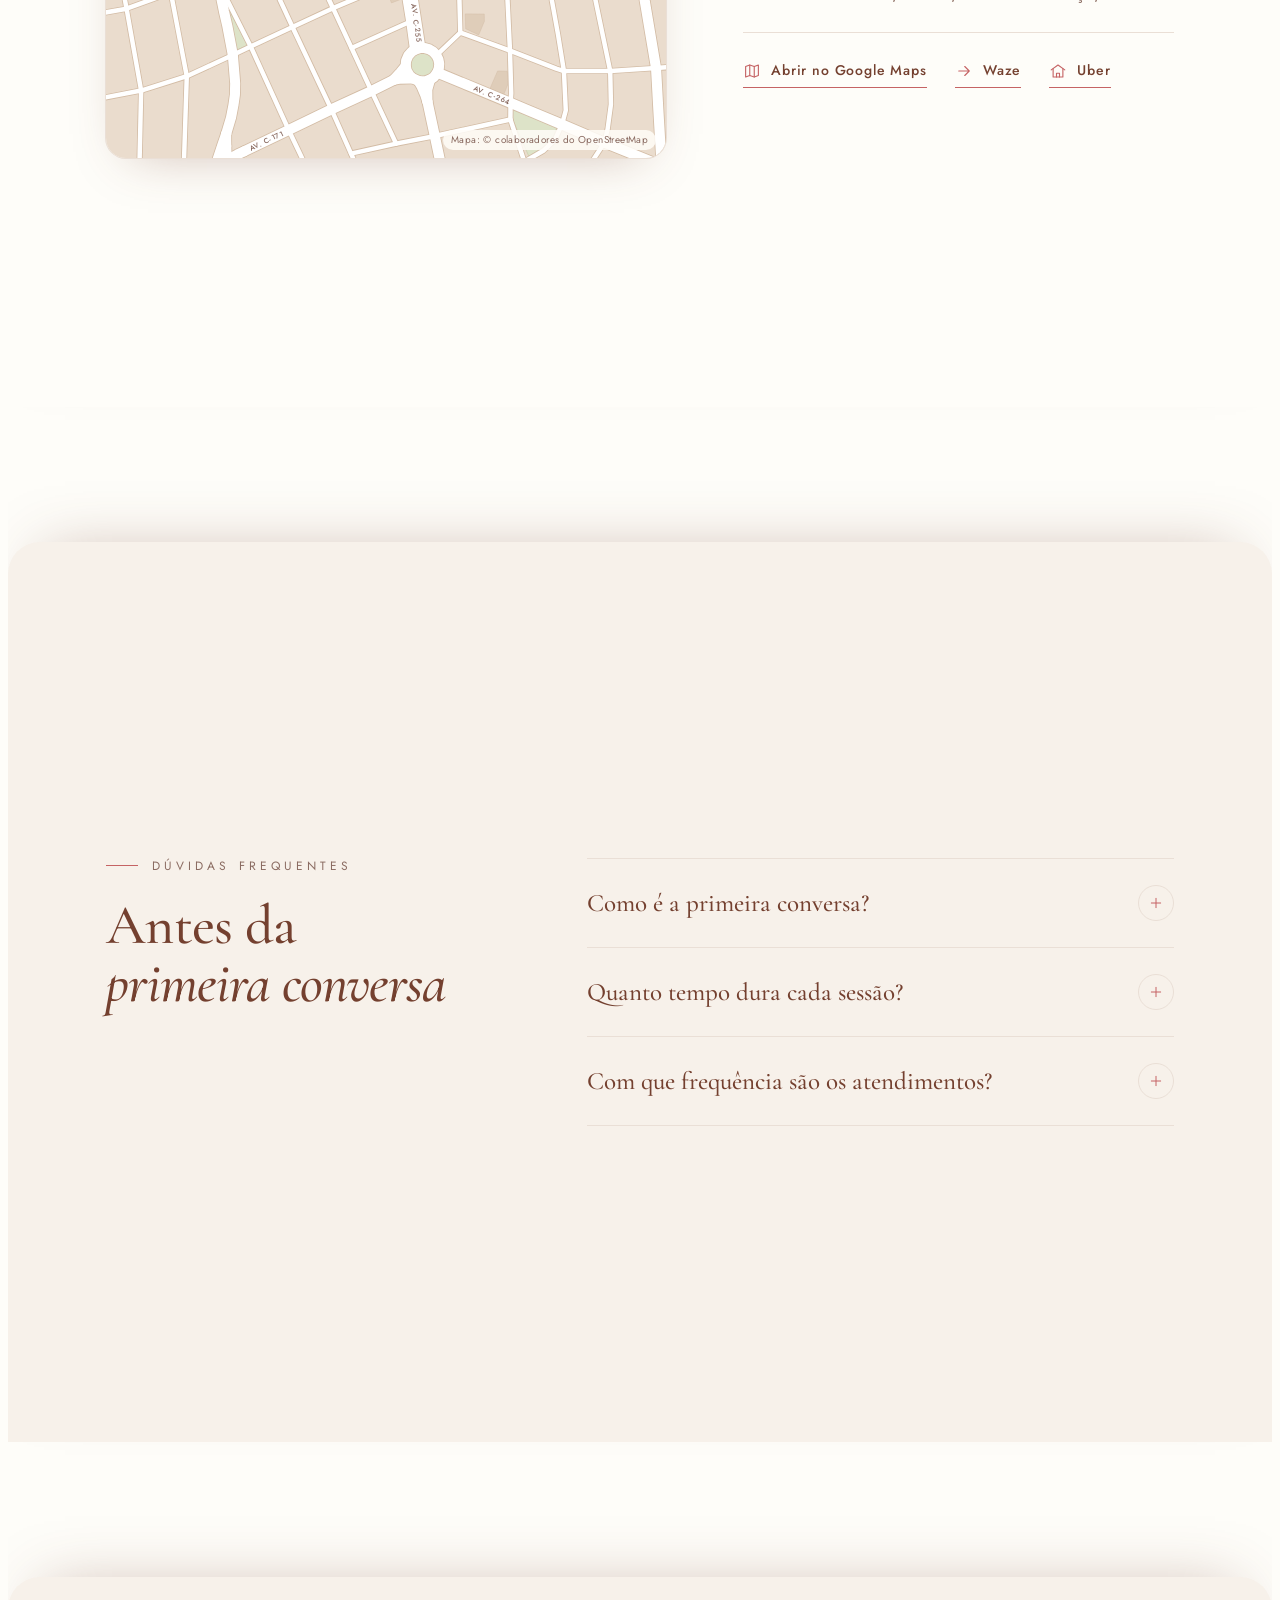
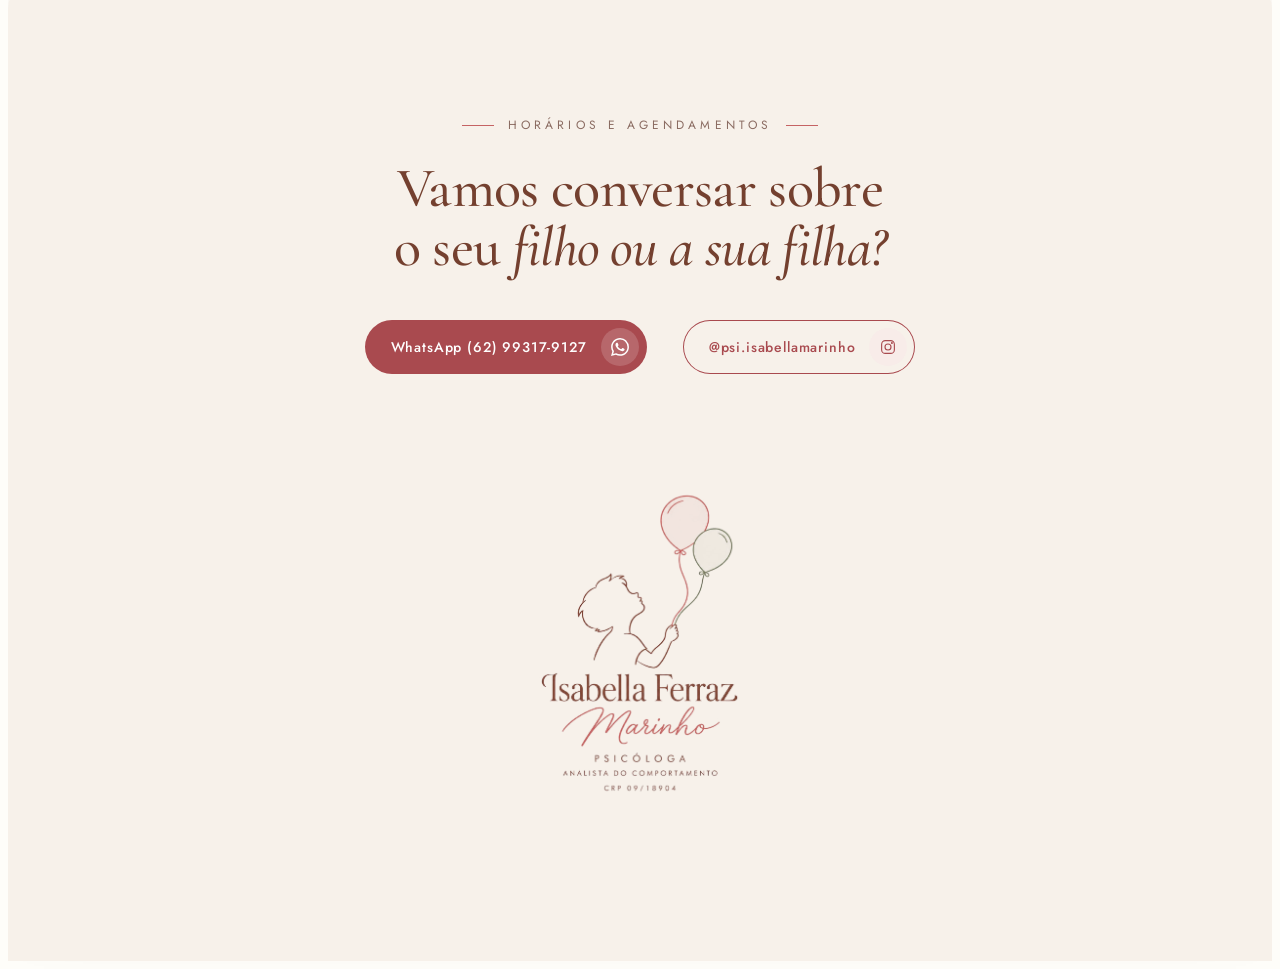
==== commit 16d437b9: "Favicon na raiz e ícone de 192px para o Google Co-Authored-By: Claude Opus 5.5 <noreply@anthropic.co" ====
--- a/index.html
+++ b/index.html
@@ -12,9 +12,10 @@
 <meta name="geo.placename" content="Goiânia">
 <meta name="geo.position" content="-16.7157739;-49.2746514">
 <meta name="ICBM" content="-16.7157739, -49.2746514">
-<link rel="icon" href="img/favicon.svg" type="image/svg+xml">
-<link rel="icon" href="img/favicon-48.png" sizes="48x48" type="image/png">
-<link rel="apple-touch-icon" href="img/apple-touch-icon.png">
+<link rel="icon" href="/favicon.ico" sizes="48x48">
+<link rel="icon" href="/img/favicon.svg" type="image/svg+xml">
+<link rel="icon" href="/img/icon-192.png" sizes="192x192" type="image/png">
+<link rel="apple-touch-icon" href="/img/apple-touch-icon.png">
 <meta property="og:type" content="website">
 <meta property="og:locale" content="pt_BR">
 <meta property="og:site_name" content="Isabella Ferraz Marinho">
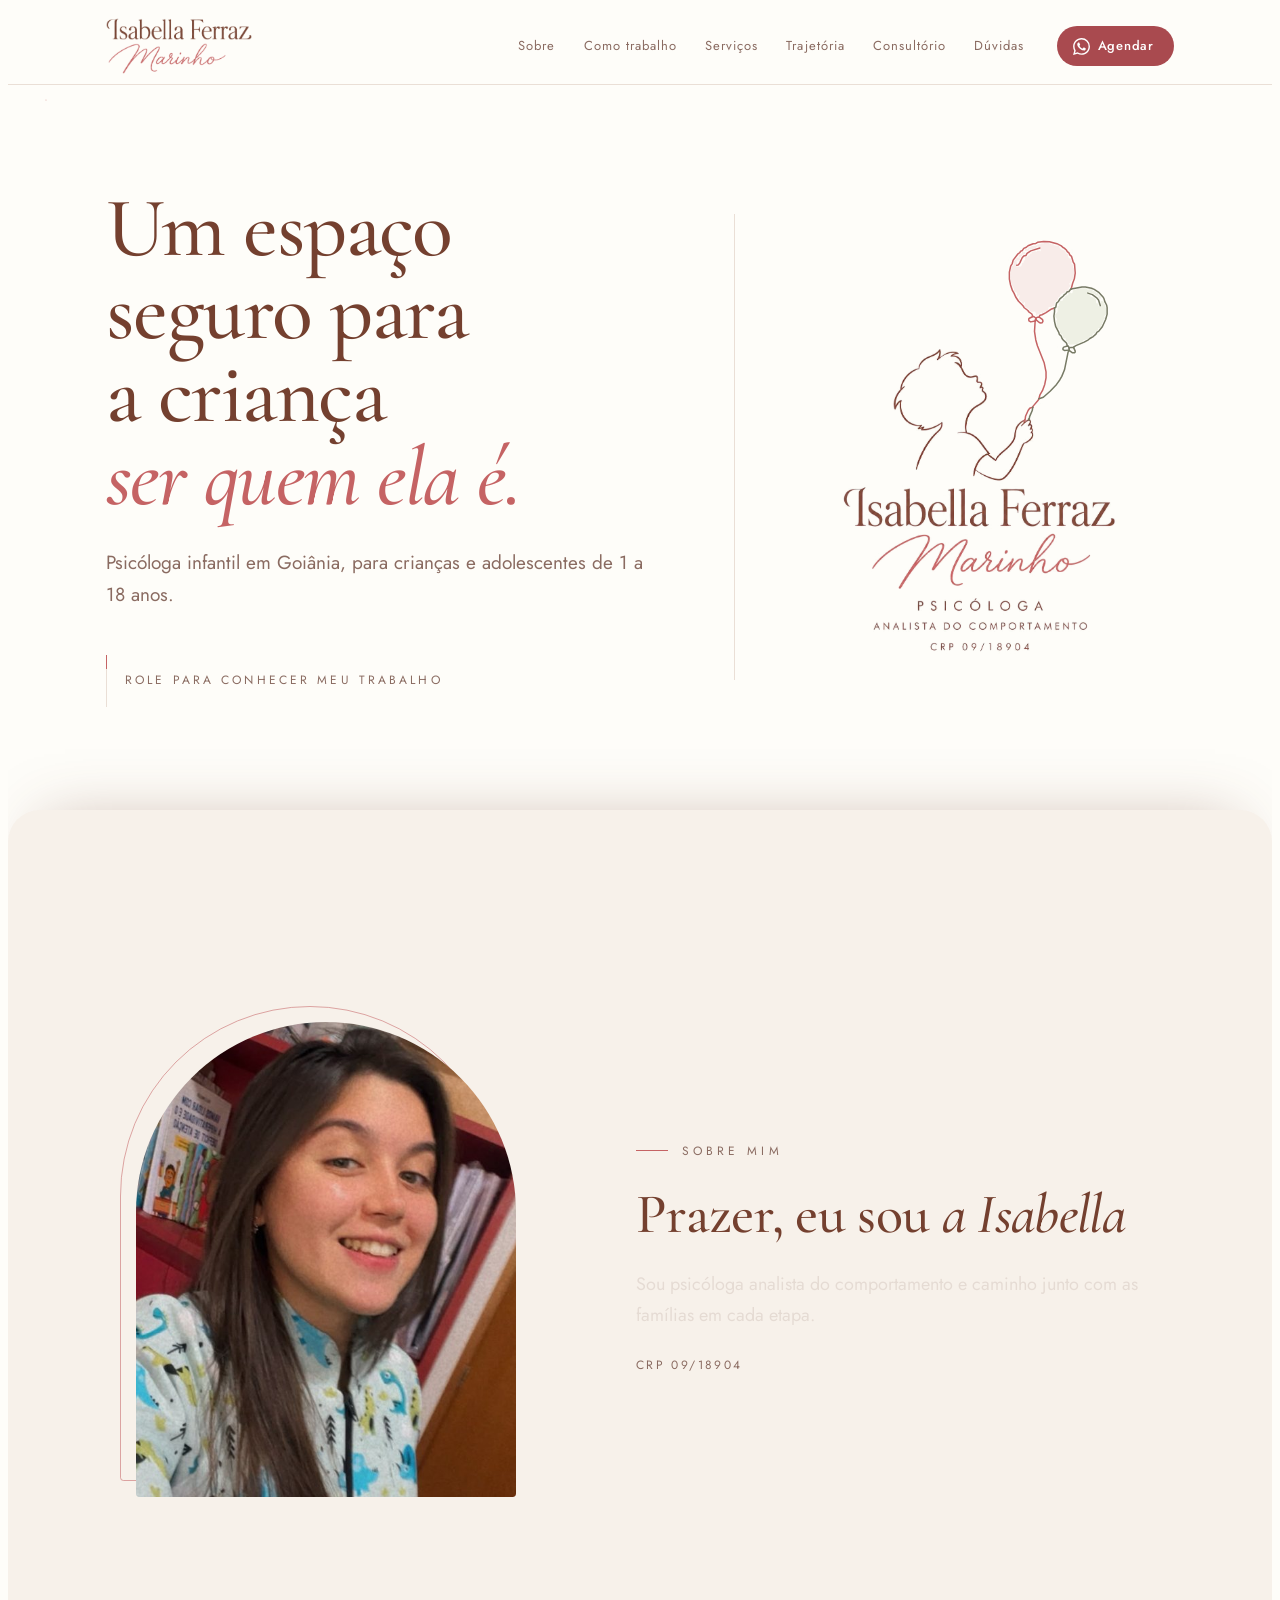
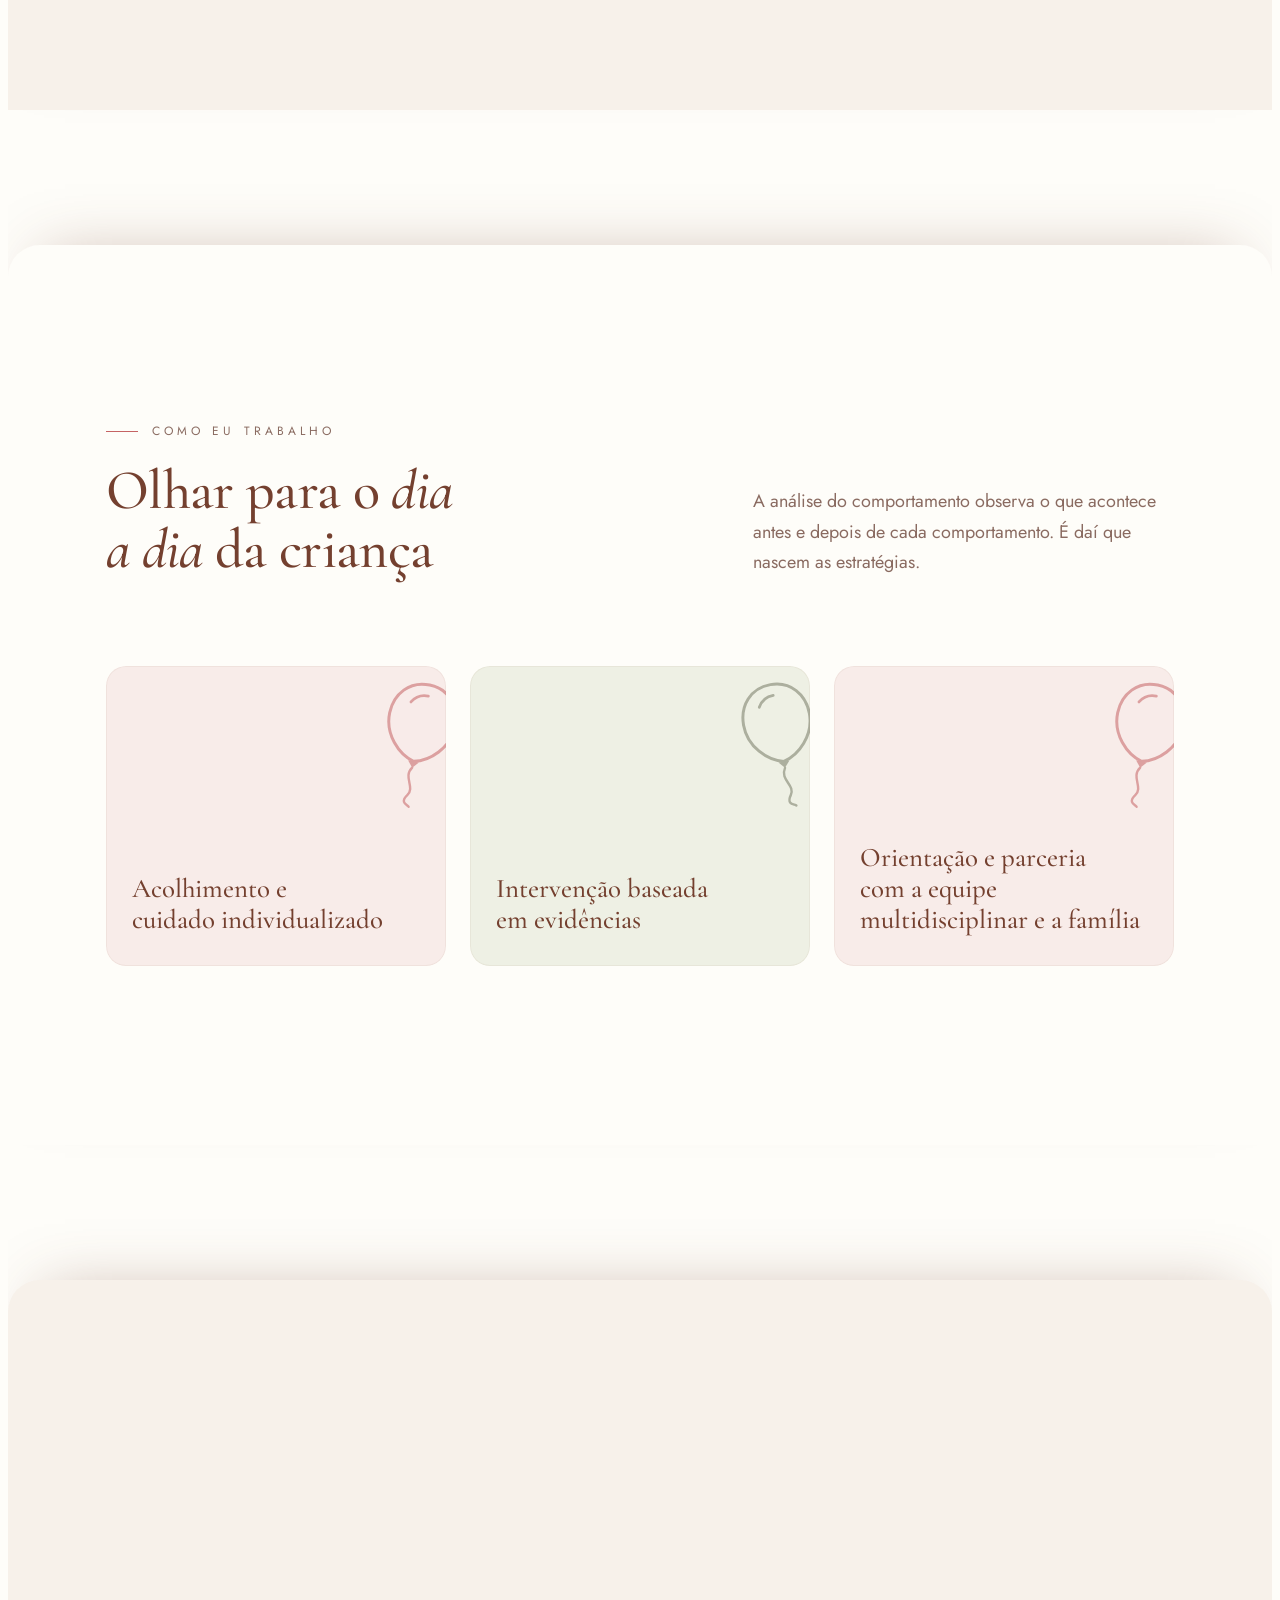
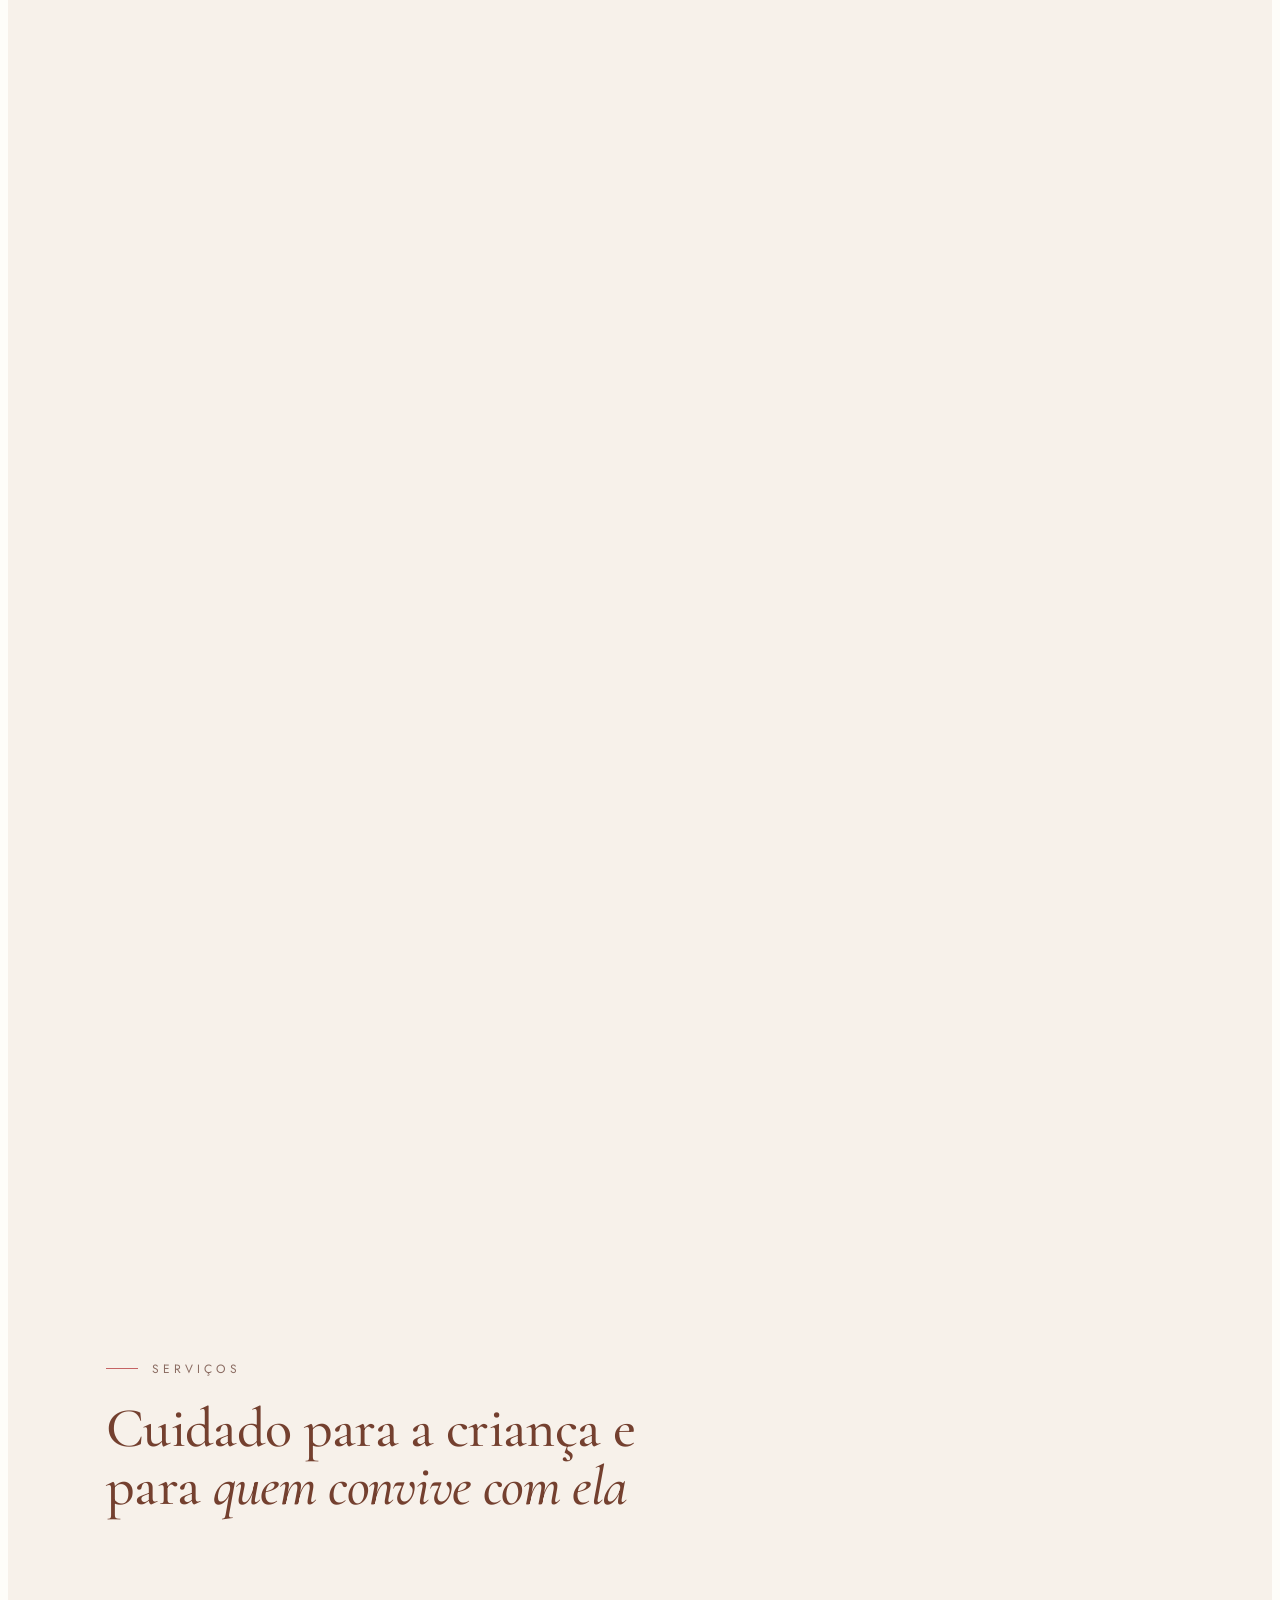
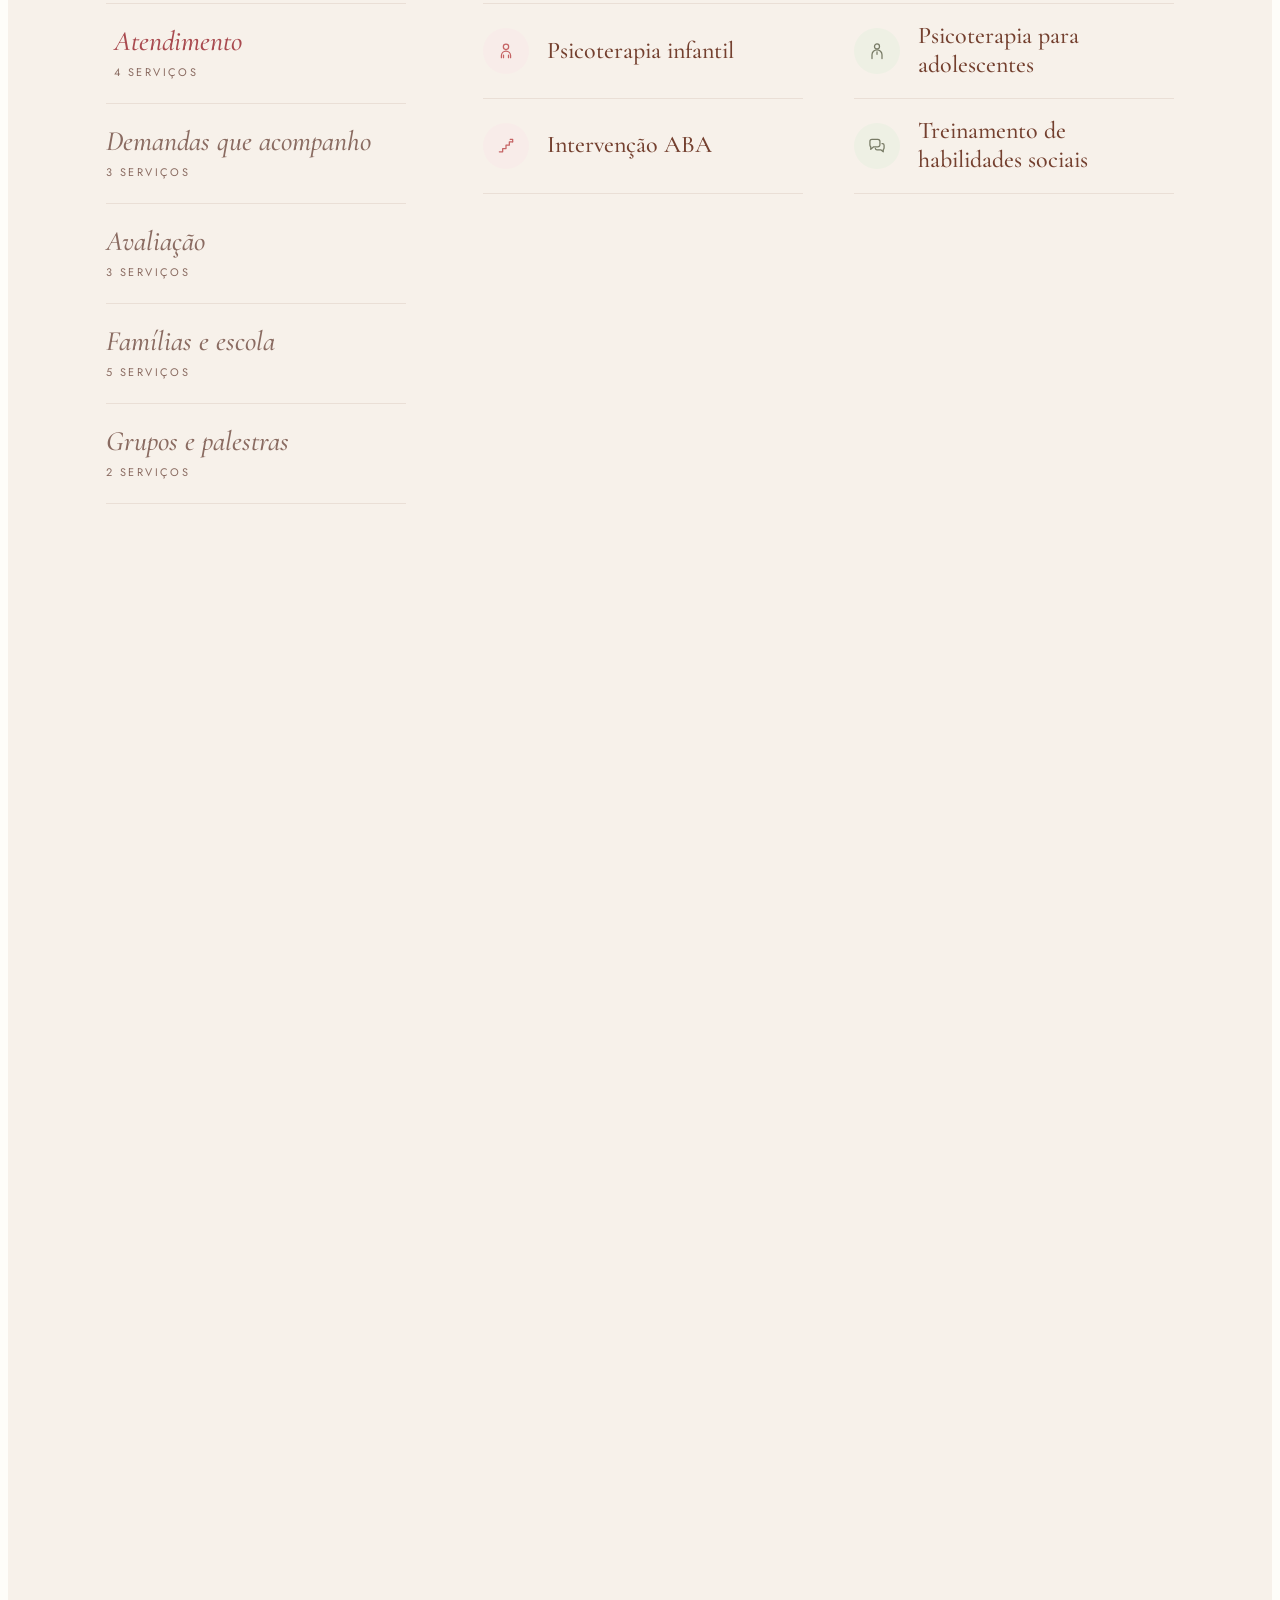
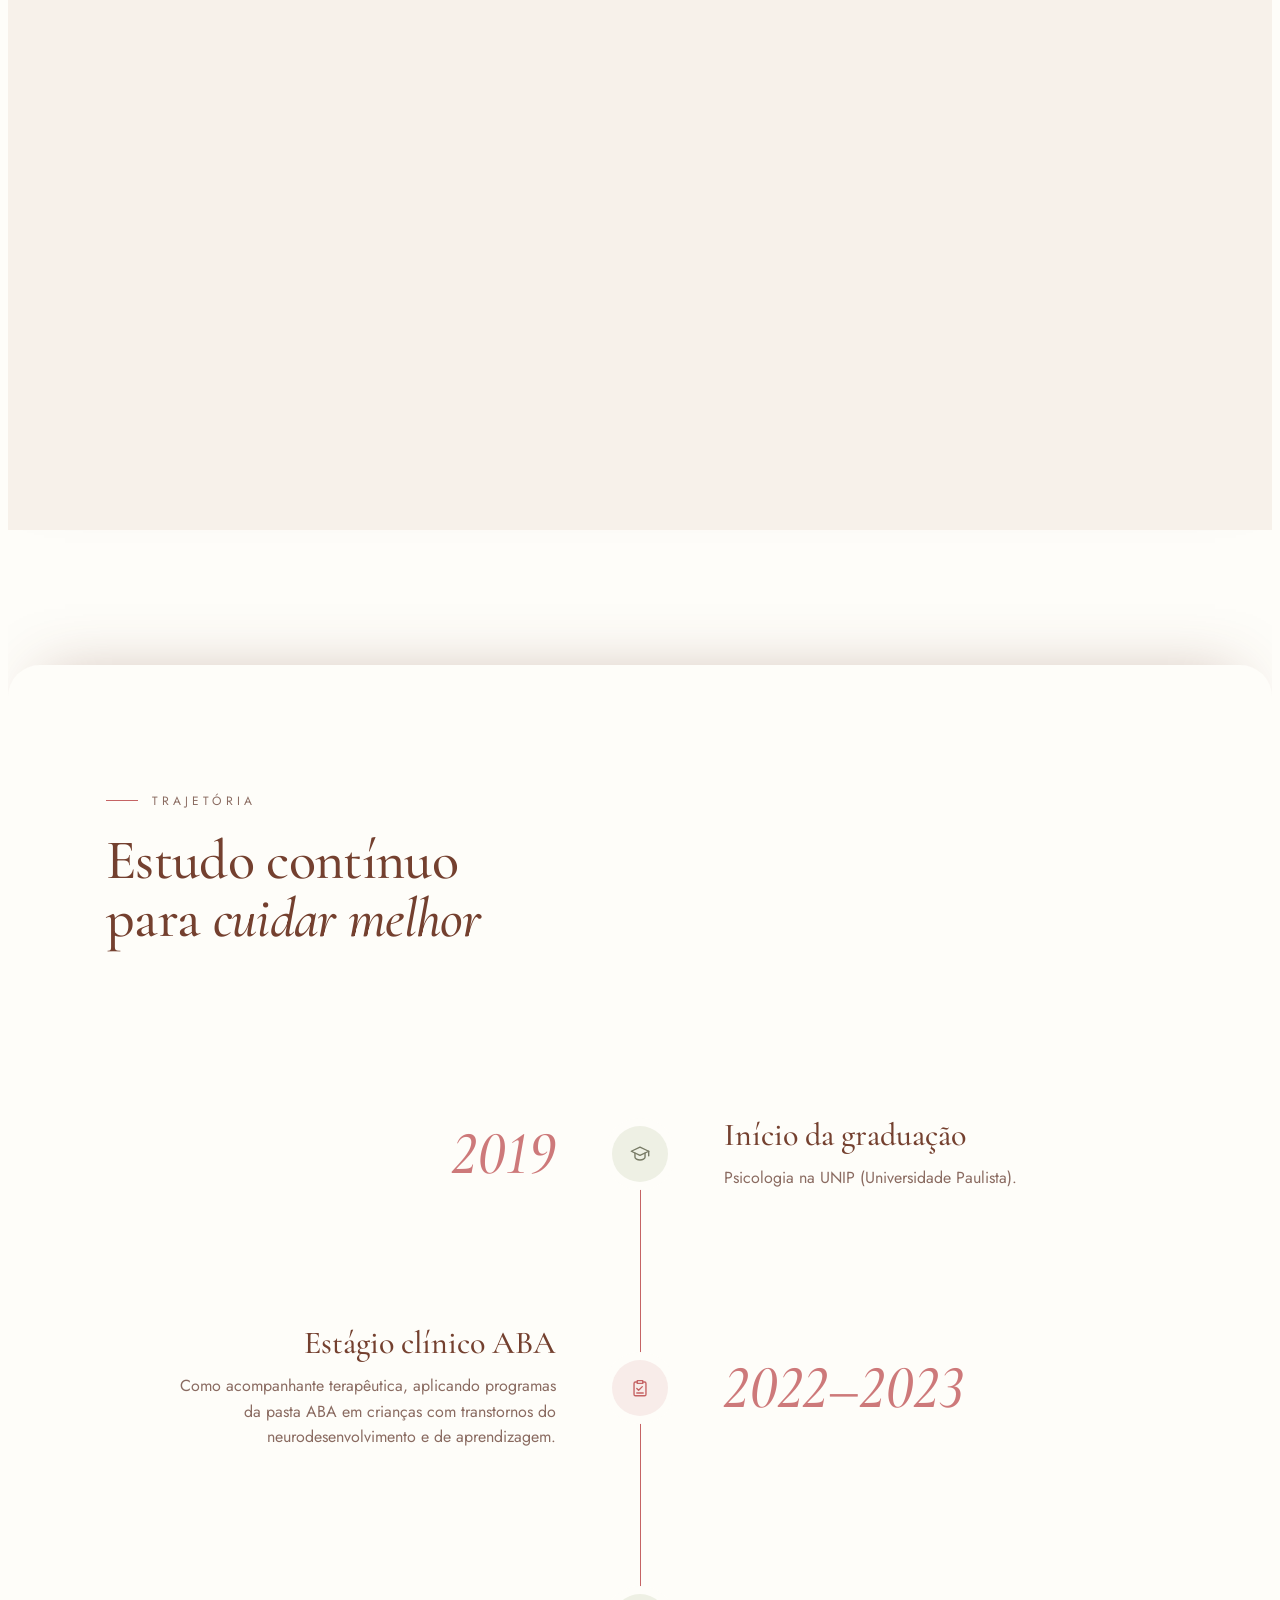
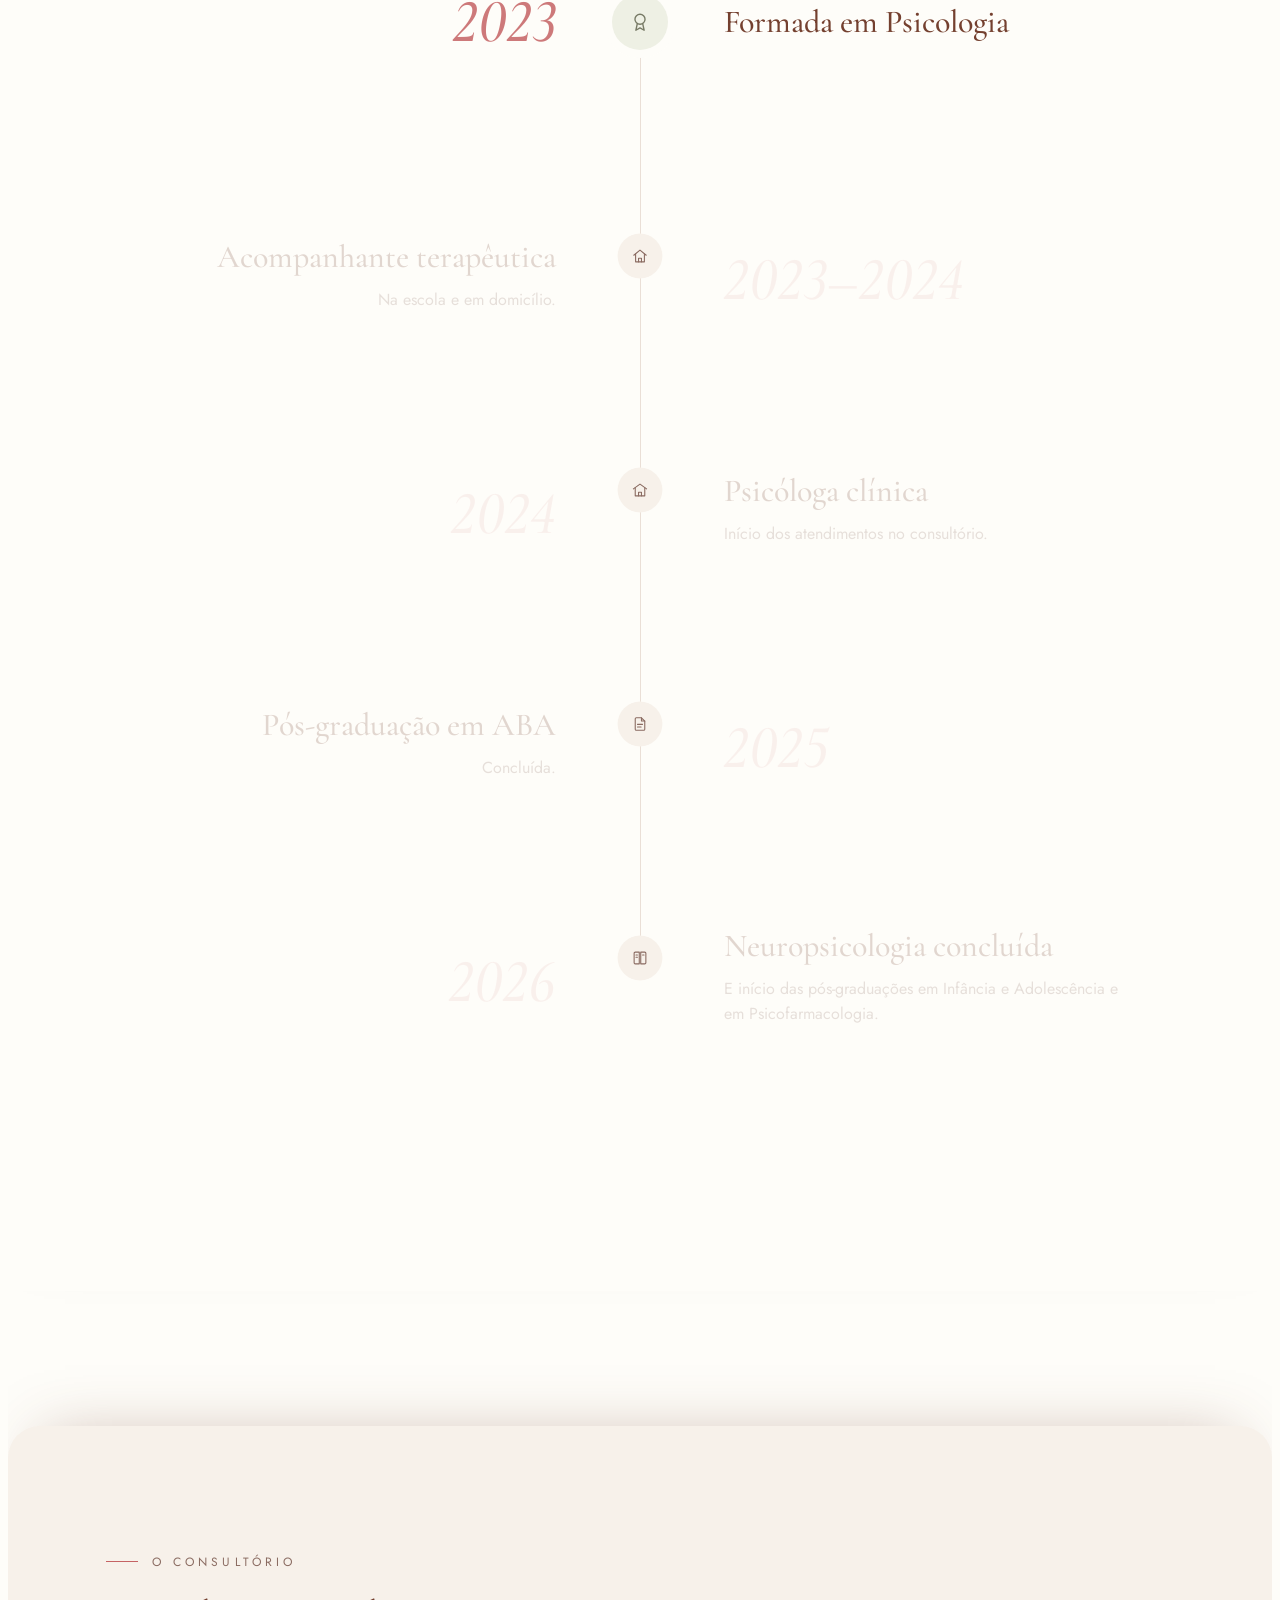
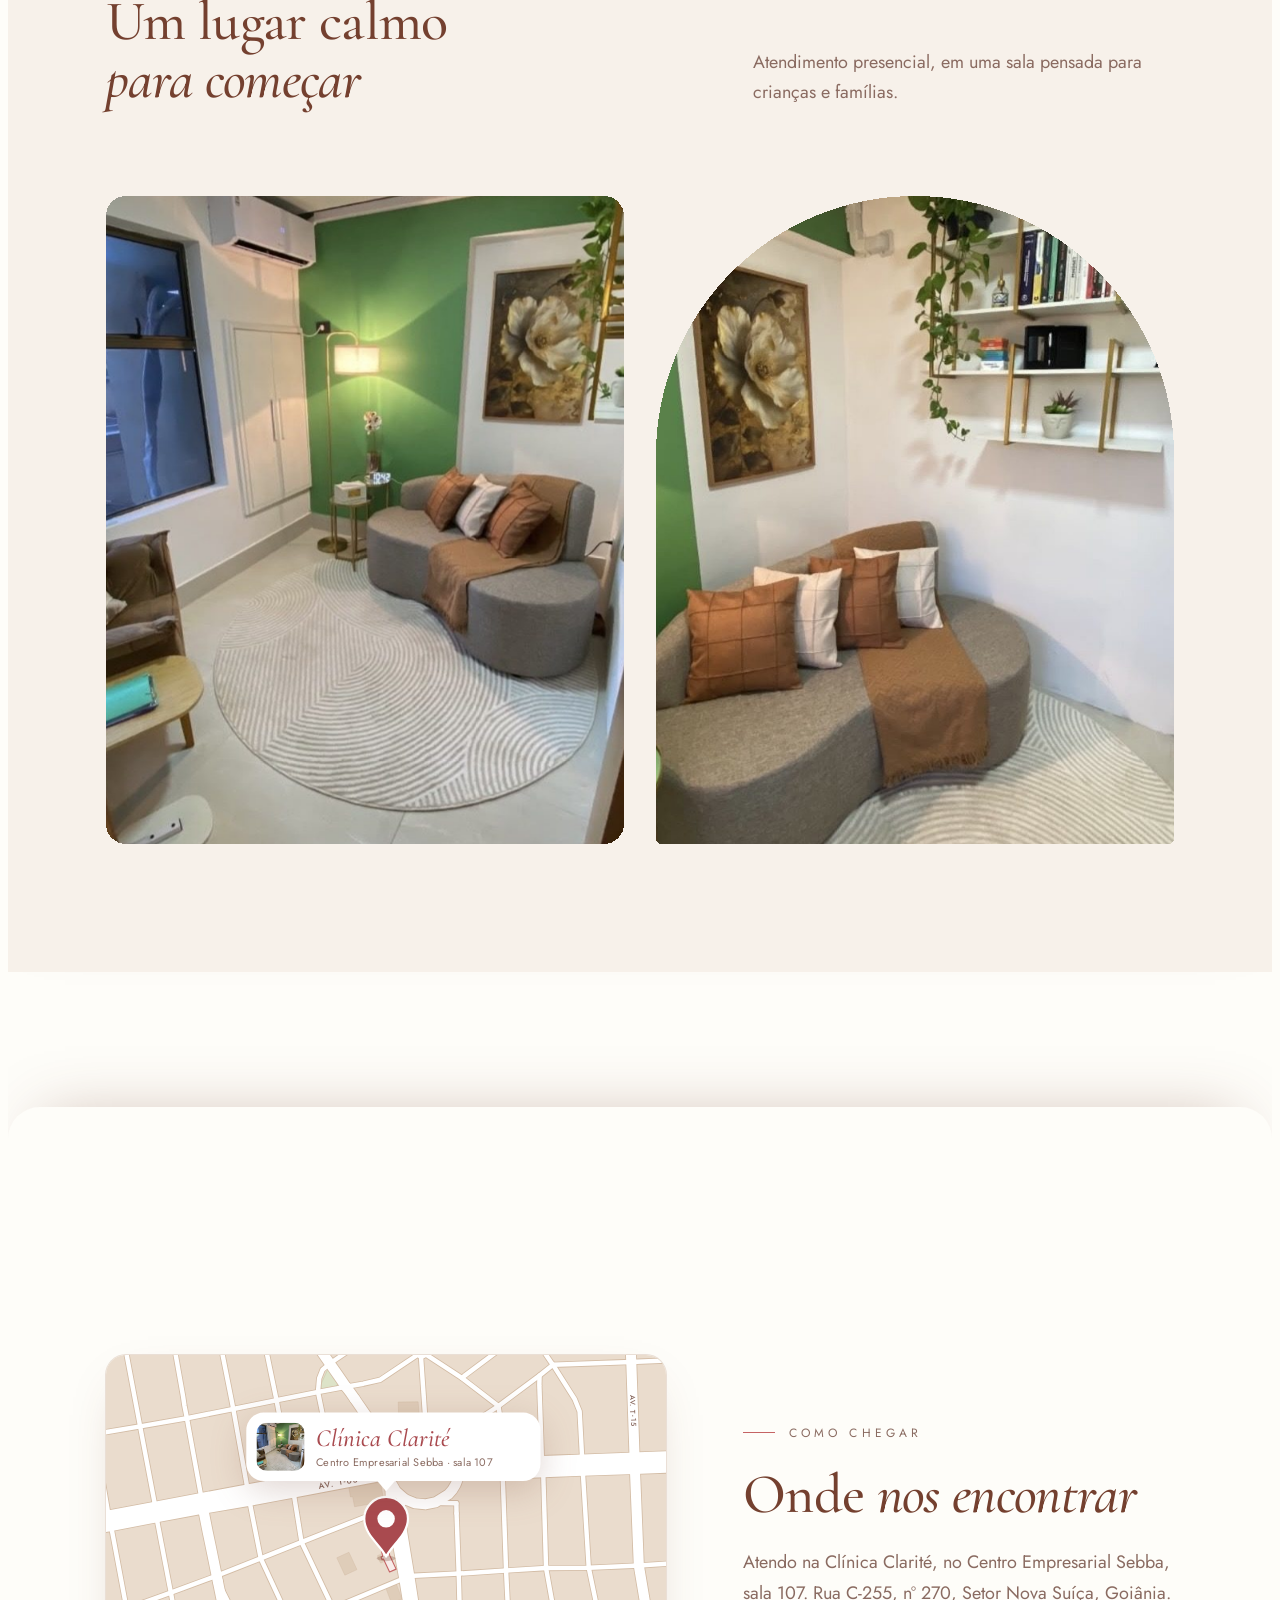
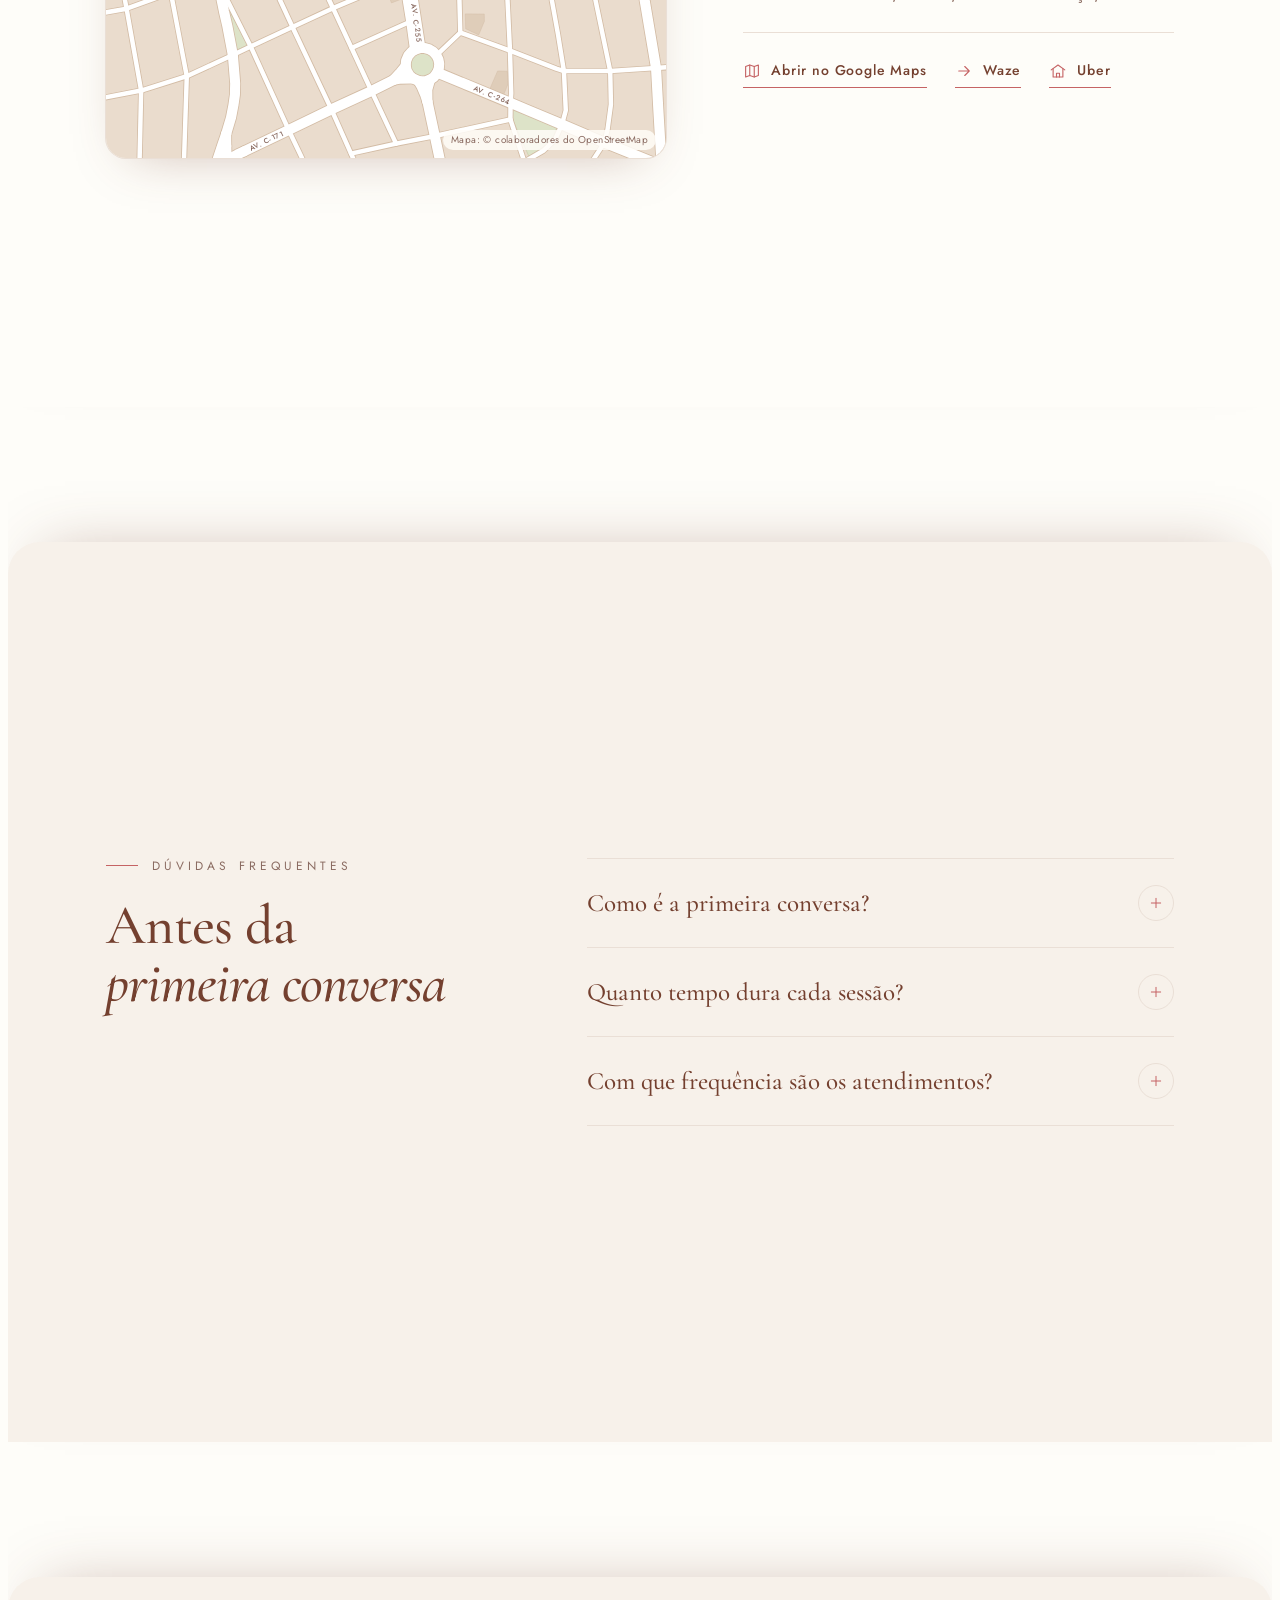
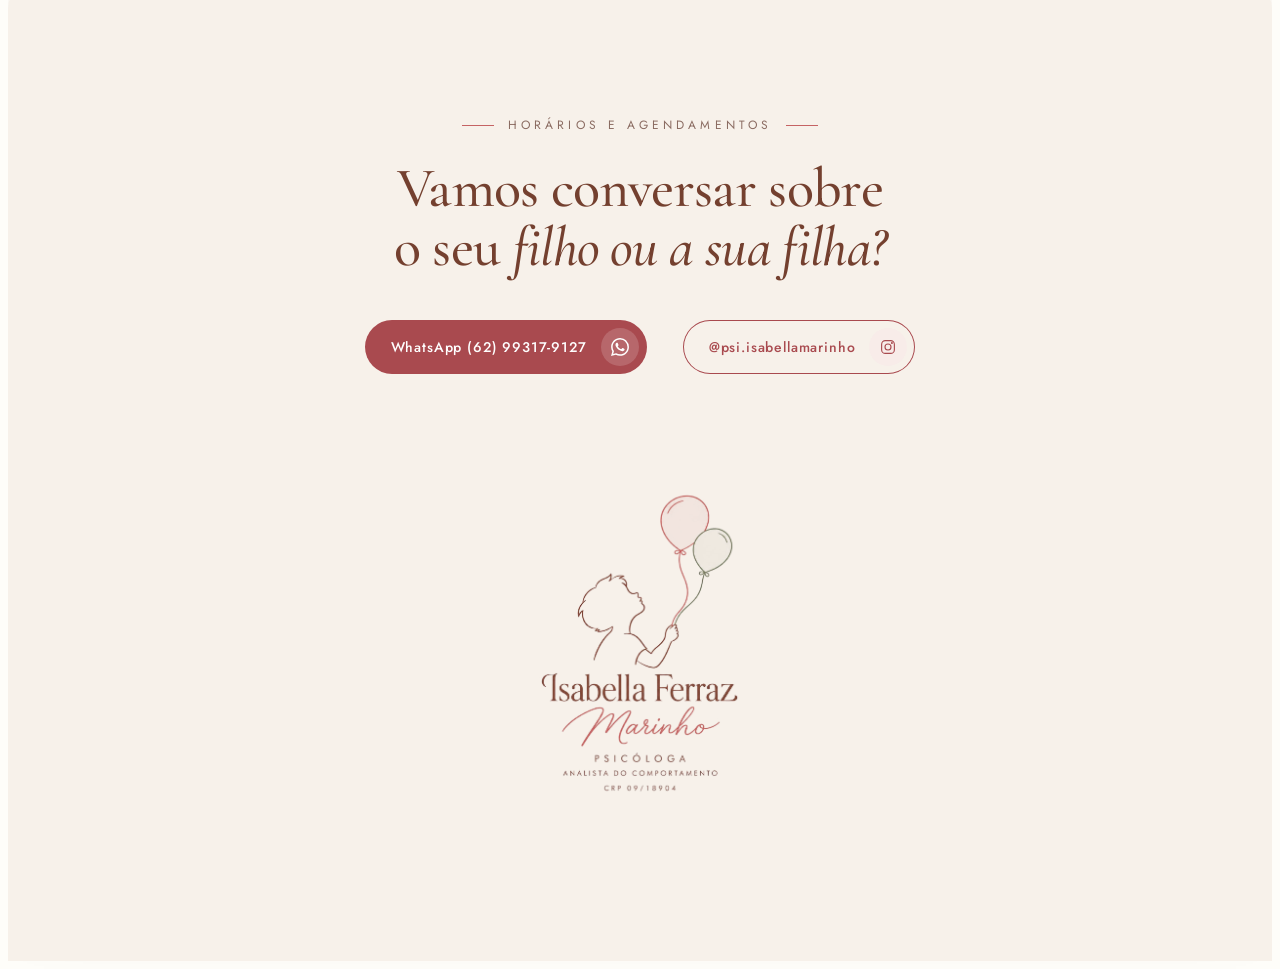
==== commit 4c5e2d27: "Logo que se desenha, fio com balões e balões com peso - A ilustração do logo é traçada à caneta ao a" ====
--- a/index.html
+++ b/index.html
@@ -132,7 +132,10 @@
 .hero .lead{margin-top:28px;font-size:19px}
 .hero .acoes{display:flex;flex-wrap:wrap;align-items:center;gap:20px 32px;margin-top:44px}
 .hero-logo{position:relative;display:flex;justify-content:center;padding-left:clamp(0px,4vw,64px);border-left:1px solid var(--line)}
-.hero-logo img{display:block;width:100%;max-width:460px;height:auto}
+.logo-anim{position:relative;width:100%;max-width:460px;margin-inline:auto}
+.logo-anim img{display:block;width:100%;height:auto}
+.logo-traco{display:block;position:absolute;left:0;top:0;width:100%;height:auto;pointer-events:none;overflow:visible}
+.logo-traco .tr{fill:none;stroke-width:4.4;stroke-linecap:round;stroke-linejoin:round}
 .hero-local{display:flex;align-items:center;gap:10px;margin-top:40px;font-size:13px;letter-spacing:.06em;color:var(--ink-muted)}
 .hero-local svg.ic{width:18px;height:18px;color:var(--rosa)}
 @media (max-width:860px){.hero .wrap{grid-template-columns:1fr}.hero-logo{display:none}}
@@ -351,18 +354,25 @@
 .motion [data-r].in{opacity:1;transform:none}
 .motion [data-r="fade"]{transform:none;transition:opacity 1.6s var(--sai) .35s}
 
-/* logo do início */
-.motion [data-r="logo"]{transform:scale(.965);filter:blur(8px);transition:opacity 1.8s var(--sai) .35s,transform 2s var(--sai) .35s,filter 1.6s var(--sai) .35s}
-.motion [data-r="logo"].in{filter:none}
-.hero-logo img{will-change:transform}
+/* logo do início: a ilustração se desenha à caneta, depois o logo original aparece por cima */
+@keyframes desenha{to{stroke-dashoffset:0}}
+@keyframes aparece{to{opacity:1}}
+@keyframes some{to{opacity:0}}
+.logo-anim{will-change:transform}
+.lt-menino{display:none}
+.motion .lt-menino{display:inline;animation:some .8s ease 3.6s forwards}
+.lt-baloes{transform-box:view-box}
+.motion .logo-traco .tr{stroke-dasharray:1;stroke-dashoffset:1;animation:desenha var(--t) cubic-bezier(.45,.05,.55,.95) var(--d) forwards}
+.motion .logo-traco .pre{opacity:0;animation:aparece .9s ease var(--d) forwards}
+.motion .logo-anim img{opacity:0;animation:aparece 1.1s ease 3s forwards}
 
 /* linhas que se desenham */
 .motion .eyebrow::before,.motion .contato .eyebrow::after{transform:scaleX(0);transform-origin:left;transition:transform 1.2s var(--sai) calc(var(--d,0ms) + .25s)}
 .motion .contato .eyebrow::after{transform-origin:right}
 .motion .eyebrow.in::before,.motion .contato .eyebrow.in::after{transform:none}
 .motion .hero-logo{border-left-color:transparent}
-.motion .hero-logo::before{content:"";position:absolute;left:0;top:0;bottom:0;width:1px;background:var(--line);transform:scaleY(0);transform-origin:top;transition:transform 1.6s var(--sai) .6s}
-.motion .hero-logo.in::before{transform:none}
+@keyframes linha-v{to{transform:none}}
+.motion .hero-logo::before{content:"";position:absolute;left:0;top:0;bottom:0;width:1px;background:var(--line);transform:scaleY(0);transform-origin:top;animation:linha-v 1.6s var(--sai) .4s forwards}
 @media (max-width:860px){.motion .hero-logo::before{display:none}}
 
 /* fotos: cortina de baixo para cima (a profundidade vem da rolagem) */
@@ -412,7 +422,7 @@
 
 /* dúvidas: abre suave */
 
-@media (prefers-reduced-motion:reduce){.hero-logo img{transform:none!important}}
+@media (prefers-reduced-motion:reduce){.logo-anim{transform:none!important}}
 
 /* formação: espaço no fim para a linha do tempo chegar em "hoje" antes da próxima folha cobrir */
 .motion #formacao{padding-bottom:max(140px,24vh)}
@@ -431,6 +441,9 @@
 .motion .mapa.in .m-cartao{opacity:1;translate:0 0}
 .motion .mapa .m-pulso{animation-play-state:paused;visibility:hidden}
 .motion .mapa.in .m-pulso{animation-play-state:running;visibility:visible}
+
+/* (2) fio com balõezinhos: um pouco mais largo para caber os balões */
+@media (min-width:1100px){.motion .fio{width:40px}}
 
 </style>
 
@@ -494,8 +507,11 @@
           <a class="rolar" href="#sobre" data-umami-event="conhecer-trabalho"><span class="rolar-linha" aria-hidden="true"><i></i></span><span><span class="so-pc">Role</span><span class="so-toque">Deslize</span> para conhecer meu trabalho</span></a>
         </div>
       </div>
-      <div class="hero-logo" data-r="logo">
-        <img src="img/logo-transparente.webp" width="1144" height="1374" alt="Logo de Isabella Ferraz Marinho: uma criança desenhada em traço fino segurando um balão rosa e um verde. Psicóloga, analista do comportamento, CRP 09/18904.">
+      <div class="hero-logo">
+        <div class="logo-anim">
+          <img src="img/logo-sem-baloes.webp" width="1144" height="1374" alt="Logo de Isabella Ferraz Marinho: uma criança desenhada em traço fino segurando um balão rosa e um verde. Psicóloga, analista do comportamento, CRP 09/18904.">
+          <svg class="logo-traco" viewBox="0 0 1144 795" aria-hidden="true"><g class="lt-menino"><path class="tr" d="M716.0 607.0 L719.6 610.0 L719.2 620.8 L722.2 625.0 L727.0 647.0 L725.6 656.0 L722.8 661.6 L719.0 665.4 L700.2 677.4 L673.8 736.0 L661.8 756.2 L648.8 771.8 L638.4 780.4 L628.0 783.0 L606.0 778.4 L589.6 772.4 L558.0 755.0" pathLength="1" style="stroke:var(--ink);--d:300ms;--t:251ms"/><path class="tr" d="M496.0 413.0 L490.0 408.2 L484.0 408.0 L478.0 409.4 L461.0 417.4 L455.0 419.0 L453.2 417.8 L452.4 410.2 L451.0 409.2 L448.0 409.6 L419.6 421.6 L409.8 427.2 L402.0 433.4 L394.6 443.6 L389.8 454.8 L378.0 460.2 L365.0 468.8 L354.2 479.2 L344.6 493.6 L341.6 501.0 L339.6 514.0 L326.2 535.0 L322.6 544.6 L321.0 556.0 L323.0 560.0" pathLength="1" style="stroke:var(--ink);--d:551ms;--t:229ms"/><path class="tr" d="M514.0 442.0 L519.6 459.4 L526.2 470.8 L530.4 474.8 L536.4 478.6 L542.0 480.0 L547.0 480.0 L555.0 478.0 L562.2 478.8 L564.0 484.0 L564.4 493.6 L567.0 495.0 L572.0 495.4 L574.8 497.4 L576.0 501.0 L576.2 509.0 L578.8 513.0 L580.4 521.6 L586.8 528.4 L589.0 534.0 L588.6 542.0 L585.8 548.6 L578.8 555.8 L554.2 571.2 L547.4 577.8 L539.2 589.8 L534.6 600.0 L530.0 619.0 L530.0 643.0" pathLength="1" style="stroke:var(--ink);--d:780ms;--t:230ms"/><path class="tr" d="M704.0 609.0 L704.0 610.0 L695.0 616.8 L686.0 620.2 L682.4 625.0 L677.6 635.0 L673.4 660.0 L666.8 672.6 L658.6 683.2 L654.4 686.4 L651.2 690.6 L635.8 702.8 L620.6 720.6 L617.0 722.0 L611.4 720.6 L601.2 712.8 L598.6 708.6 L595.0 707.0" pathLength="1" style="stroke:var(--ink);--d:1010ms;--t:151ms"/><path class="tr" d="M334.0 559.0 L336.8 563.0 L337.0 570.0 L339.6 582.0 L346.2 597.2 L354.2 607.8 L361.8 613.8 L370.6 618.4 L389.0 623.6 L397.0 629.4 L401.6 630.6 L405.0 633.8 L408.0 635.0 L420.0 633.2 L436.6 628.6 L448.0 622.2 L458.0 620.0" pathLength="1" style="stroke:var(--ink);--d:1161ms;--t:143ms"/><path class="tr" d="M384.0 750.0 L395.2 718.0 L409.0 690.0 L427.8 662.0 L434.2 654.2 L452.8 635.8 L456.6 629.0 L458.0 620.0" pathLength="1" style="stroke:var(--ink);--d:1304ms;--t:129ms"/><path class="tr" d="M530.0 643.0 L548.0 650.2 L554.6 654.2 L571.2 669.4 L591.8 697.4 L595.0 707.0" pathLength="1" style="stroke:var(--ink);--d:1433ms;--t:120ms"/><path class="tr" d="M595.0 707.0 L595.0 708.0 L588.6 709.6 L581.2 714.2 L569.8 726.0 L562.0 739.0 L558.6 748.0 L558.0 755.0" pathLength="1" style="stroke:var(--ink);--d:1514ms;--t:120ms"/><path class="tr" d="M496.0 413.0 L501.8 419.6 L506.6 422.2 L511.8 427.4 L515.0 439.0 L515.0 442.0 L514.0 442.0" pathLength="1" style="stroke:var(--ink);--d:1568ms;--t:120ms"/><path class="tr" d="M508.0 644.0 L522.0 643.0 L529.0 644.0 L530.0 643.0" pathLength="1" style="stroke:var(--ink);--d:1600ms;--t:120ms"/><path class="tr" d="M499.0 438.0 L500.0 437.0 L507.0 440.4 L514.0 442.0" pathLength="1" style="stroke:var(--ink);--d:1620ms;--t:120ms"/><path class="tr" d="M506.0 410.0 L499.4 409.4 L496.0 413.0" pathLength="1" style="stroke:var(--ink);--d:1634ms;--t:120ms"/><path class="tr" d="M554.0 768.0 L557.0 755.0 L558.0 755.0" pathLength="1" style="stroke:var(--ink);--d:1643ms;--t:120ms"/><path class="tr" d="M716.0 607.0 L704.0 609.0" pathLength="1" style="stroke:var(--ink);--d:1656ms;--t:120ms"/><path class="tr" d="M338.0 550.0 L334.0 559.0" pathLength="1" style="stroke:var(--ink);--d:1666ms;--t:120ms"/><path class="tr" d="M321.0 571.0 L322.0 561.0 L323.0 560.0" pathLength="1" style="stroke:var(--ink);--d:1674ms;--t:120ms"/><path class="tr" d="M334.0 559.0 L324.0 559.0 L323.0 560.0" pathLength="1" style="stroke:var(--ink);--d:1684ms;--t:120ms"/><path class="tr" d="M460.0 613.0 L458.0 620.0" pathLength="1" style="stroke:var(--ink);--d:1694ms;--t:120ms"/></g><g class="lt-baloes" style="transform-origin:704.0px 609.0px"><path class="pre" d="M774 85 L760 85 L759 87 L752 87 L751 89 L742 89 L741 92 L736 92 L735 94 L724 94 L719 98 L714 98 L713 104 L704 103 L704 109 L715 108 L716 103 L727 104 L728 102 L735 102 L735 100 L740 96 L752 99 L750 103 L750 107 L752 109 L749 110 L748 108 L739 108 L738 112 L736 110 L724 112 L723 116 L718 117 L717 122 L712 122 L711 127 L704 127 L704 136 L700 137 L700 143 L696 144 L693 154 L682 156 L677 153 L681 150 L679 137 L689 136 L689 130 L686 129 L690 128 L691 125 L695 123 L696 119 L705 118 L705 114 L703 112 L696 112 L693 119 L688 119 L686 121 L686 128 L679 129 L678 134 L673 136 L671 140 L671 151 L665 155 L662 167 L662 181 L664 182 L662 184 L662 196 L664 207 L671 219 L672 229 L675 229 L681 233 L680 243 L684 243 L687 238 L688 239 L686 252 L688 255 L693 256 L696 264 L701 264 L701 260 L704 260 L704 265 L702 267 L704 274 L708 275 L709 278 L716 280 L718 287 L722 287 L723 289 L733 287 L734 290 L738 292 L736 294 L736 299 L740 299 L741 295 L748 295 L748 292 L751 291 L752 288 L753 292 L757 292 L758 289 L767 287 L772 282 L774 274 L782 275 L785 271 L791 271 L792 260 L799 255 L803 245 L807 243 L810 236 L822 231 L824 223 L825 226 L832 225 L833 217 L838 213 L838 208 L835 208 L833 205 L838 204 L838 198 L845 193 L845 188 L847 187 L849 173 L848 160 L846 159 L847 150 L841 147 L842 140 L839 136 L839 131 L835 131 L831 126 L831 117 L825 116 L822 108 L809 103 L805 98 L805 95 L800 93 L795 94 L794 92 L789 92 L788 89 L781 89 L780 87 L776 87 Z" style="fill:var(--rosa-100);--d:2300ms"/><path class="pre" d="M900 222 L892 222 L890 224 L887 222 L887 219 L865 219 L864 223 L863 220 L849 223 L845 225 L844 232 L842 234 L839 232 L832 232 L832 237 L828 240 L824 240 L821 247 L816 248 L816 253 L813 256 L808 255 L806 258 L806 263 L803 264 L804 271 L800 272 L800 287 L797 293 L793 294 L793 303 L795 304 L795 307 L798 308 L798 313 L796 314 L796 319 L799 320 L797 321 L797 329 L800 337 L807 340 L807 349 L810 354 L815 356 L815 364 L817 366 L824 367 L824 375 L831 376 L831 383 L834 383 L835 385 L859 383 L864 376 L865 379 L869 379 L870 376 L875 376 L876 371 L882 371 L883 369 L890 368 L890 365 L894 363 L895 360 L900 361 L903 359 L904 352 L911 352 L912 345 L919 344 L919 337 L927 335 L928 330 L932 326 L931 320 L935 319 L936 310 L939 309 L939 304 L936 303 L943 296 L943 277 L941 275 L941 269 L936 264 L936 257 L927 256 L929 271 L927 273 L921 272 L919 269 L921 268 L921 264 L914 263 L913 252 L908 247 L897 244 L896 239 L893 239 L888 232 L894 231 L909 236 L911 239 L919 241 L922 249 L927 249 L927 242 L925 240 L921 240 L918 233 L913 234 L912 228 L905 227 L904 231 L903 224 Z" style="fill:var(--salvia-100);--d:2600ms"/><path class="tr" d="M840.0 221.0 L844.4 204.0 L849.4 191.0 L852.0 174.0 L850.0 148.0 L846.2 142.0 L841.2 125.0 L836.6 121.4 L833.4 114.4 L828.6 110.6 L826.6 107.0 L819.8 100.6 L816.0 98.6 L811.0 93.8 L798.0 87.4 L776.0 82.0 L759.0 81.0 L741.0 83.4 L736.0 86.6 L728.0 87.6 L713.0 93.6 L708.0 97.8 L700.4 101.2 L696.4 107.4 L692.0 109.2 L688.2 114.2 L682.4 118.4 L669.2 136.0 L666.4 146.0 L661.8 153.8 L658.0 171.0 L658.0 192.0 L661.4 209.0 L667.2 226.0 L672.0 233.8 L676.6 244.4 L685.0 257.0 L697.4 269.4 L701.8 276.2 L712.6 284.2 L715.2 288.2 L724.2 294.6 L727.0 302.0" pathLength="1" style="stroke:var(--rosa);--d:1400ms;--t:557ms"/><path class="tr" d="M734.0 315.0 L732.0 346.0 L735.8 371.0 L740.6 388.0 L760.4 438.0 L766.0 465.0 L766.0 483.0 L762.2 502.0 L755.4 520.4 L748.0 533.0 L745.0 544.0" pathLength="1" style="stroke:var(--rosa);--d:1957ms;--t:265ms"/><path class="tr" d="M748.0 100.0 L721.0 108.6 L710.0 115.8 L706.6 122.4 L700.2 123.6 L695.8 128.8 L688.8 143.8 L684.6 149.8 L680.0 151.0" pathLength="1" style="stroke:var(--rosa);--d:2222ms;--t:120ms"/><path class="tr" d="M791.0 277.0 L782.4 279.6 L766.0 290.6 L754.0 296.8 L748.4 298.4 L746.4 301.0 L746.0 304.0" pathLength="1" style="stroke:var(--rosa);--d:2323ms;--t:120ms"/><path class="tr" d="M727.0 569.0 L718.0 572.4 L713.2 578.8 L705.6 596.0 L704.0 609.0" pathLength="1" style="stroke:var(--rosa);--d:2383ms;--t:120ms"/><path class="tr" d="M727.0 302.0 L715.8 307.8 L715.0 310.0 L715.6 315.0 L721.0 317.8 L734.0 315.0" pathLength="1" style="stroke:var(--rosa);--d:2438ms;--t:120ms"/><path class="tr" d="M746.0 304.0 L755.8 311.4 L757.0 316.0 L754.8 320.2 L750.0 321.0 L746.0 319.8 L736.0 311.0" pathLength="1" style="stroke:var(--rosa);--d:2482ms;--t:120ms"/><path class="tr" d="M745.0 544.0 L742.8 548.6 L728.0 566.0 L727.0 569.0" pathLength="1" style="stroke:var(--rosa);--d:2531ms;--t:120ms"/><path class="tr" d="M746.0 304.0 L740.0 304.4 L736.0 307.0" pathLength="1" style="stroke:var(--rosa);--d:2566ms;--t:120ms"/><path class="tr" d="M727.0 302.0 L731.0 302.6 L736.0 307.0" pathLength="1" style="stroke:var(--rosa);--d:2578ms;--t:120ms"/><path class="tr" d="M736.0 311.0 L734.0 312.0 L734.0 315.0" pathLength="1" style="stroke:var(--rosa);--d:2590ms;--t:120ms"/><path class="tr" d="M736.0 307.0 L736.0 311.0" pathLength="1" style="stroke:var(--rosa);--d:2596ms;--t:120ms"/><path class="tr" d="M840.0 221.0 L872.0 215.0 L882.0 215.0 L900.0 218.6 L908.0 222.0 L922.4 231.8 L933.2 243.6 L936.4 248.6 L939.6 259.0 L944.4 268.0 L946.0 276.0 L946.0 295.0 L941.6 310.6 L931.8 332.2 L920.8 345.8 L916.2 348.2 L913.0 354.0 L905.0 361.0 L895.0 366.8 L890.6 370.6 L878.4 377.4 L854.0 387.8 L847.0 392.0 L847.0 393.0" pathLength="1" style="stroke:var(--salvia);--d:1700ms;--t:414ms"/><path class="tr" d="M834.0 402.0 L831.0 407.0 L820.4 459.0 L812.4 478.4 L806.8 488.2 L797.0 502.0 L778.0 522.0 L758.0 539.8 L745.0 544.0" pathLength="1" style="stroke:var(--salvia);--d:2114ms;--t:240ms"/><path class="tr" d="M791.0 277.0 L791.0 288.0 L789.2 301.0 L791.0 317.0 L794.6 332.0 L803.6 349.0 L805.2 354.6 L810.4 359.2 L813.2 366.6 L816.8 371.4 L826.2 380.0 L829.0 389.0" pathLength="1" style="stroke:var(--salvia);--d:2353ms;--t:168ms"/><path class="tr" d="M840.0 221.0 L839.0 221.0 L833.4 228.2 L827.8 229.8 L824.6 234.6 L820.2 237.2 L817.0 241.4 L806.8 250.0 L801.8 258.6 L797.0 262.6 L794.8 274.0 L793.8 275.4 L791.0 276.0 L791.0 277.0" pathLength="1" style="stroke:var(--salvia);--d:2521ms;--t:120ms"/><path class="tr" d="M889.0 233.0 L902.4 237.6 L914.4 246.2 L920.6 253.4 L926.0 270.0" pathLength="1" style="stroke:var(--salvia);--d:2629ms;--t:120ms"/><path class="tr" d="M727.0 569.0 L725.4 579.0 L717.6 597.0 L716.0 607.0" pathLength="1" style="stroke:var(--salvia);--d:2705ms;--t:120ms"/><path class="tr" d="M829.0 389.0 L818.0 392.2 L815.8 396.0 L816.0 399.8 L820.0 402.0 L834.0 401.0" pathLength="1" style="stroke:var(--salvia);--d:2759ms;--t:120ms"/><path class="tr" d="M847.0 393.0 L852.0 404.0 L851.6 407.0 L849.8 409.0 L844.0 409.0 L834.0 402.0" pathLength="1" style="stroke:var(--salvia);--d:2811ms;--t:120ms"/><path class="tr" d="M847.0 393.0 L839.0 393.0 L834.0 395.0" pathLength="1" style="stroke:var(--salvia);--d:2860ms;--t:120ms"/><path class="tr" d="M829.0 389.0 L831.0 389.0 L833.0 391.0 L833.0 394.0 L834.0 395.0" pathLength="1" style="stroke:var(--salvia);--d:2878ms;--t:120ms"/><path class="tr" d="M834.0 395.0 L834.0 401.0" pathLength="1" style="stroke:var(--salvia);--d:2890ms;--t:120ms"/><path class="tr" d="M834.0 401.0 L834.0 402.0" pathLength="1" style="stroke:var(--salvia);--d:2899ms;--t:120ms"/></g></svg>
+        </div>
       </div>
     </div>
   </section>
@@ -773,7 +789,7 @@
 
   // ---------- efeitos presos à rolagem ----------
   const folhas = $$('.folha');
-  const heroTxt = $('.hero .wrap > div'), heroLogo = $('.hero-logo img');
+  const heroTxt = $('.hero .wrap > div'), heroLogo = $('.logo-anim');
   const fotos = $$('[data-r="foto"] img');
   const tempo = $('.tempo'), tempoLinha = $('.tempo-linha'), marcos = $$('.marco');
   const fio = $('.fio'), fioSvg = $('.fio svg'), fioPath = $('.fio path'), sobe = $('.sobe');
@@ -838,9 +854,23 @@
 
     const h = fio.clientHeight;
     if (h) {
-      let d = 'M12 0';
-      for (let y = 6; y <= h; y += 6) d += ` L${(12 + 6 * Math.sin(y / 90)).toFixed(2)} ${y}`;
-      fioSvg.setAttribute('viewBox', `0 0 24 ${h}`);
+      // onde cada seção começa, em proporção da página: ali o fio faz um balãozinho
+      const total = Math.max(1, raiz.scrollHeight - ih);
+      const marcas = folhas.slice(1).map((f) => clamp((fluxo(f) - ih * 0.55) / total) * h).filter((m) => m > 40 && m < h - 10);
+      const xDe = (y) => 20 + 6 * Math.sin(y / 90);
+      let d = 'M20 0', k = 0;
+      for (let y = 4; y <= h; y += 4) {
+        if (k < marcas.length && y >= marcas[k]) {
+          const x = xDe(y), lado = k % 2 ? -1 : 1, cx = x + 13 * lado, cy = y - 24;
+          d += ` L${x.toFixed(1)} ${y} Q${(x + 4 * lado).toFixed(1)} ${(y - 6).toFixed(1)} ${cx.toFixed(1)} ${(y - 11).toFixed(1)}`
+            + ` C${(cx + 11 * lado).toFixed(1)} ${(cy + 11).toFixed(1)} ${(cx + 11 * lado).toFixed(1)} ${(cy - 12).toFixed(1)} ${cx.toFixed(1)} ${(cy - 12).toFixed(1)}`
+            + ` C${(cx - 11 * lado).toFixed(1)} ${(cy - 12).toFixed(1)} ${(cx - 10 * lado).toFixed(1)} ${(cy + 12).toFixed(1)} ${cx.toFixed(1)} ${(y - 11).toFixed(1)}`
+            + ` Q${(x + 4 * lado).toFixed(1)} ${(y - 6).toFixed(1)} ${x.toFixed(1)} ${y}`;
+          k++;
+        }
+        d += ` L${xDe(y).toFixed(2)} ${y}`;
+      }
+      fioSvg.setAttribute('viewBox', `0 0 40 ${h}`);
       fioPath.setAttribute('d', d);
       fioLen = fioPath.getTotalLength();
       fioPath.style.strokeDasharray = fioLen;
@@ -907,6 +937,41 @@
 
     revelar();
   };
+
+  // balões com "peso": se afastam do cursor (computador) e pendem com a inclinação (celular Android)
+  const molas = [
+    { el: $('.lt-baloes'), max: 9 },
+    ...$$('.pilar-b').map((el) => ({ el, max: 14 })),
+    ...$$('.sobe svg').map((el) => ({ el, max: 12 })),
+  ].filter((b) => b.el).map((b) => ({ ...b, ang: 0, vel: 0 }));
+  let mx = -1e4, my = -1e4, inclina = 0, molaRodando = false, ultimoMov = 0;
+  const molaQuadro = () => {
+    const agora = performance.now(), ativo = agora - ultimoMov < 2500;
+    let parado = true;
+    molas.forEach((b) => {
+      const r = b.el.getBoundingClientRect();
+      let alvo = inclina * b.max;
+      if (ativo && r.width) {
+        const cx = r.left + r.width / 2, cy = r.top + r.height / 2;
+        const dx = cx - mx, dy = cy - my, dist = Math.hypot(dx, dy);
+        const perto = clamp(1 - dist / 420);
+        alvo += Math.sign(dx) * perto * b.max;
+      }
+      b.vel = (b.vel + (alvo - b.ang) * 0.045) * 0.9;
+      b.ang += b.vel;
+      if (Math.abs(b.vel) > 0.01 || Math.abs(alvo - b.ang) > 0.05) parado = false;
+      b.el.style.rotate = b.ang.toFixed(2) + 'deg';
+    });
+    if (parado && !ativo) { molaRodando = false; return; }
+    requestAnimationFrame(molaQuadro);
+  };
+  const acordarMolas = () => { if (!molaRodando) { molaRodando = true; requestAnimationFrame(molaQuadro); } };
+  addEventListener('pointermove', (e) => { if (e.pointerType !== 'mouse') return; mx = e.clientX; my = e.clientY; ultimoMov = performance.now(); acordarMolas(); }, { passive: true });
+  addEventListener('deviceorientation', (e) => {
+    if (e.gamma == null) return;
+    const novo = clamp(e.gamma / 35, -1, 1);
+    if (Math.abs(novo - inclina) > 0.02) { inclina = novo; acordarMolas(); }
+  });
 
   let pend = false;
   const agendar = () => { if (!pend) { pend = true; requestAnimationFrame(() => { pend = false; quadro(); }); } };
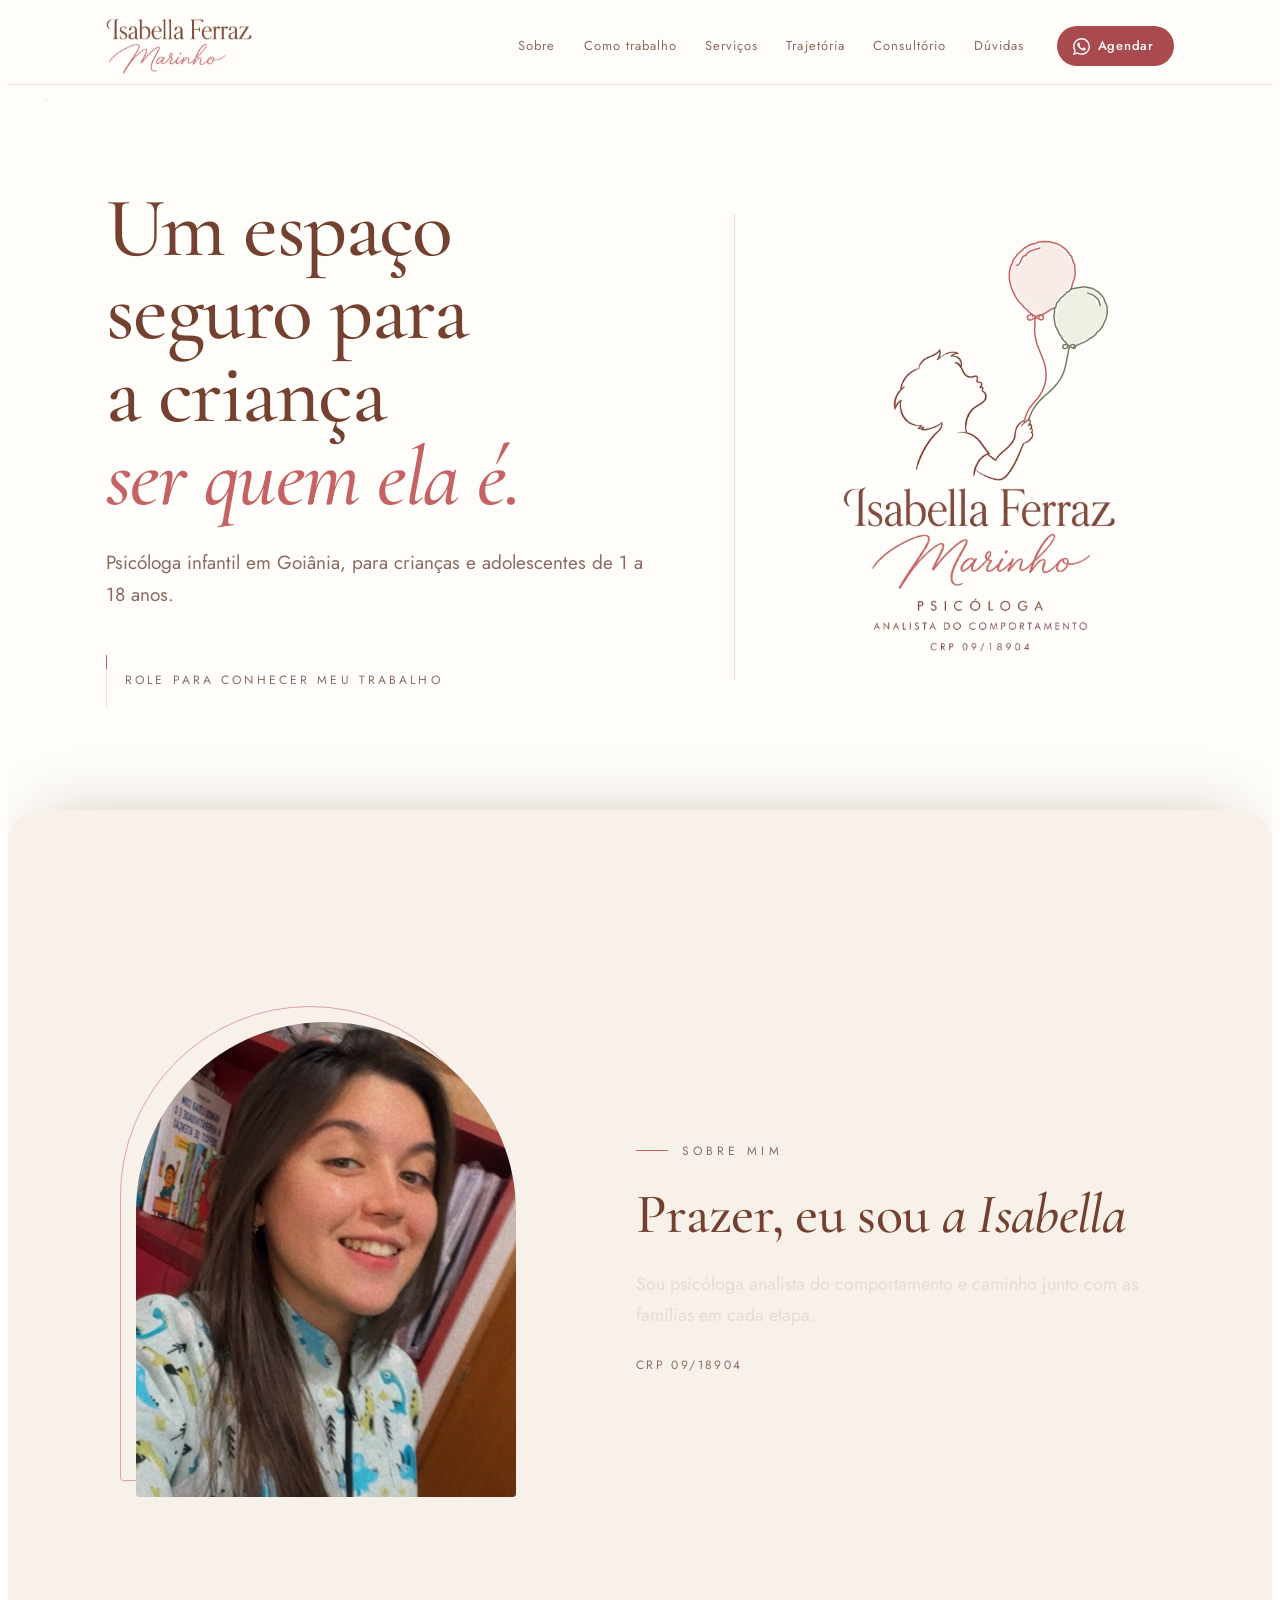
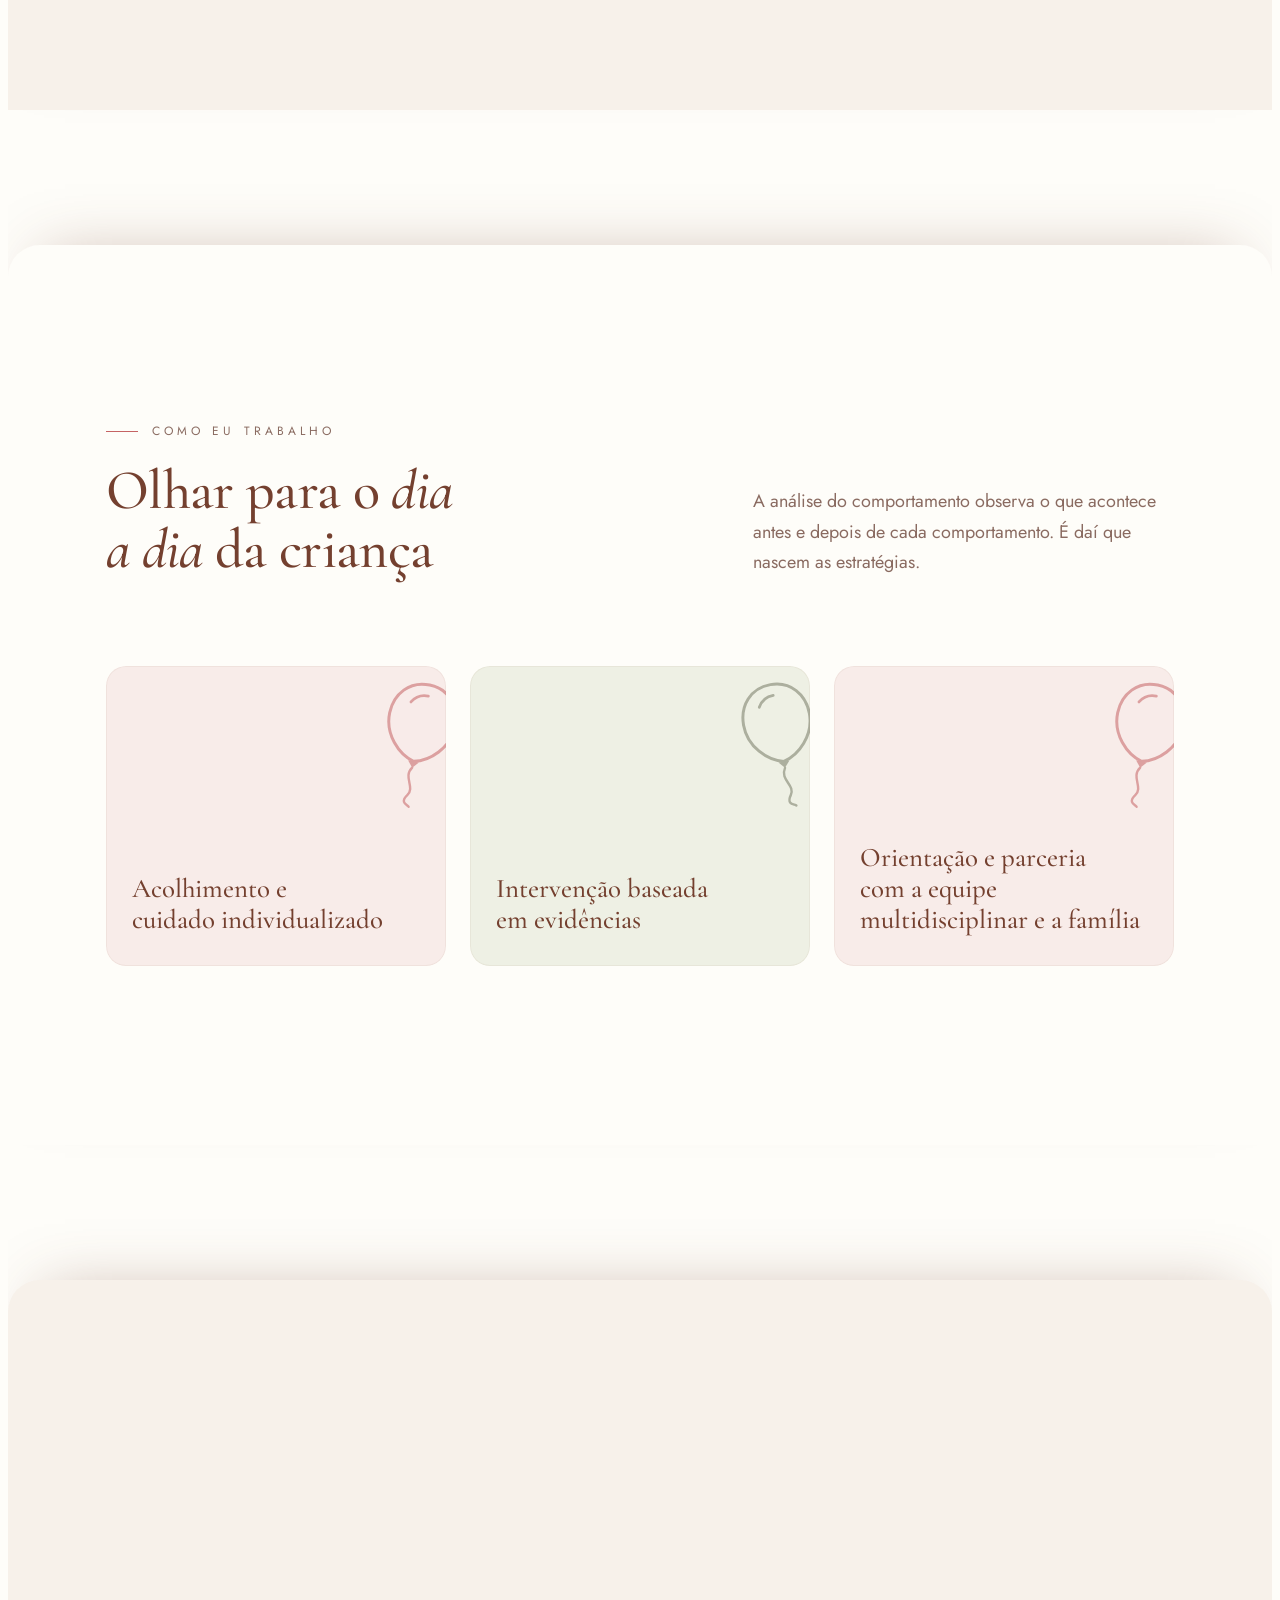
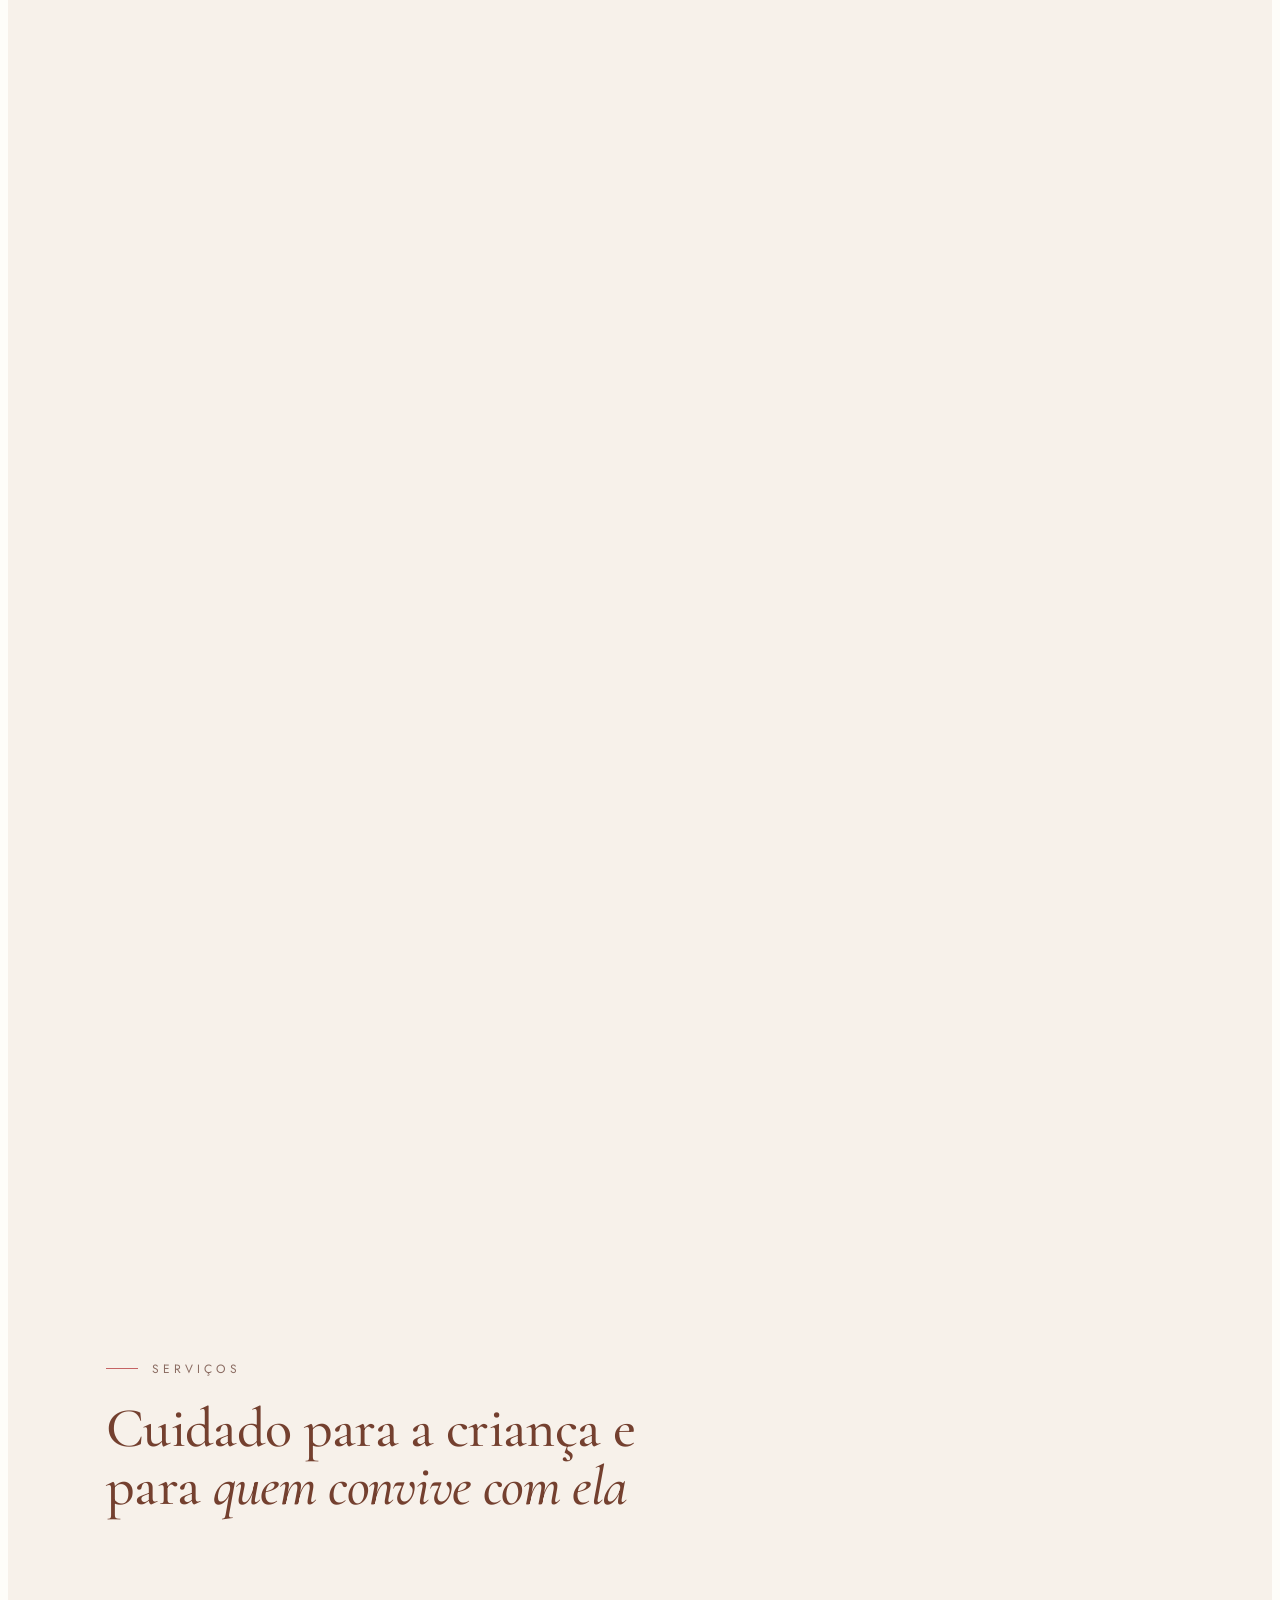
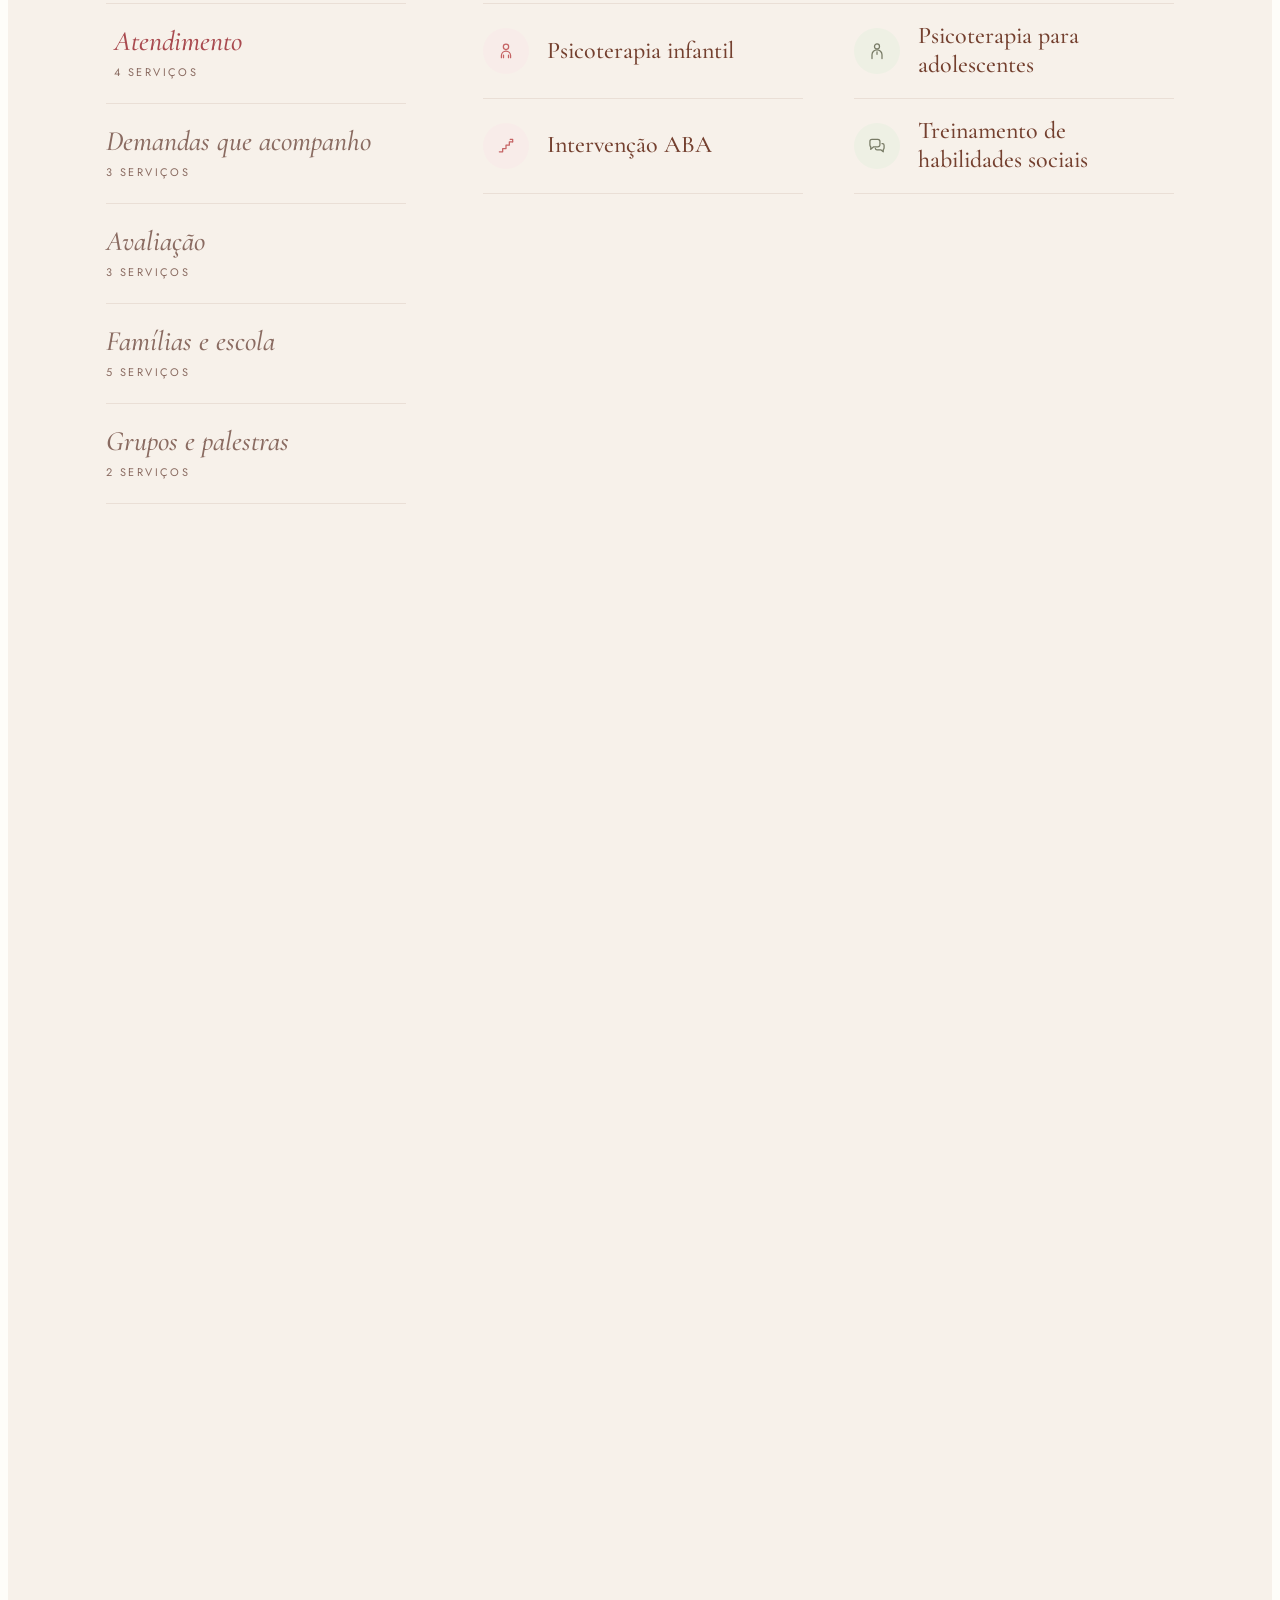
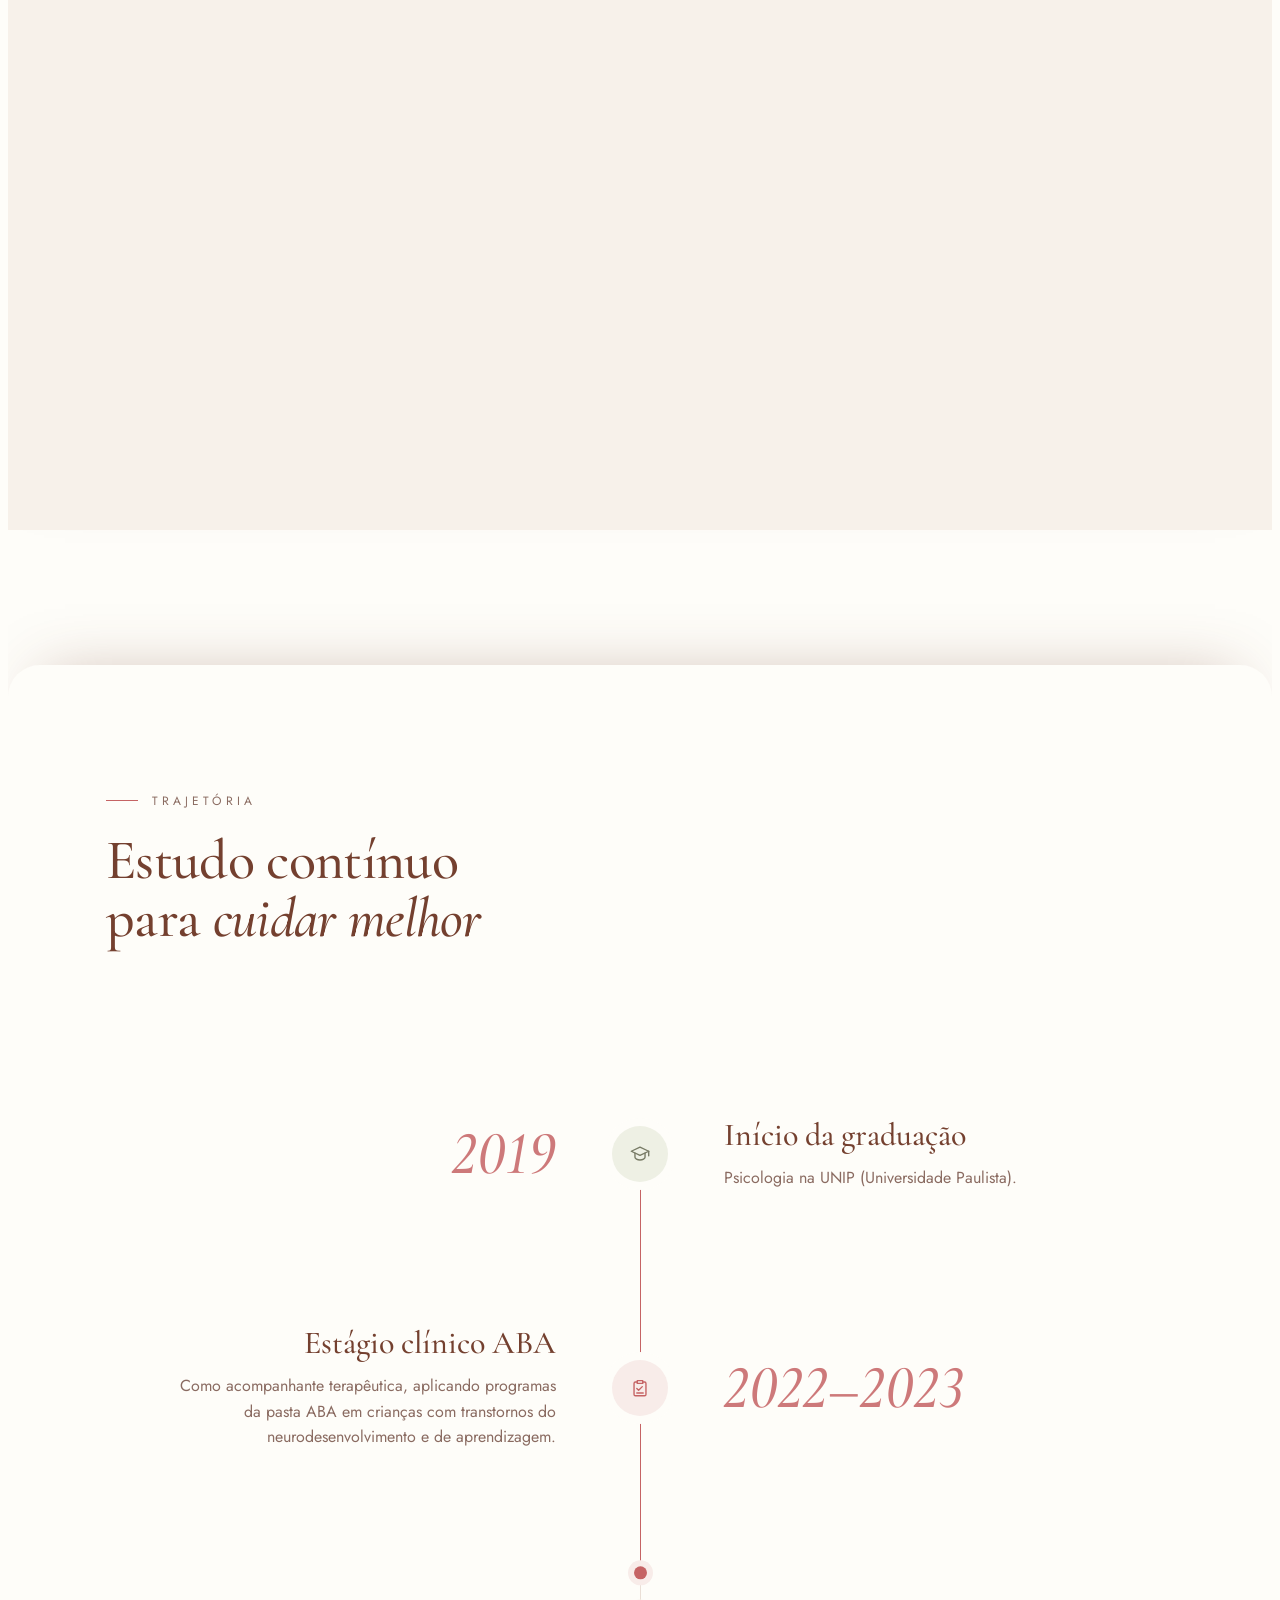
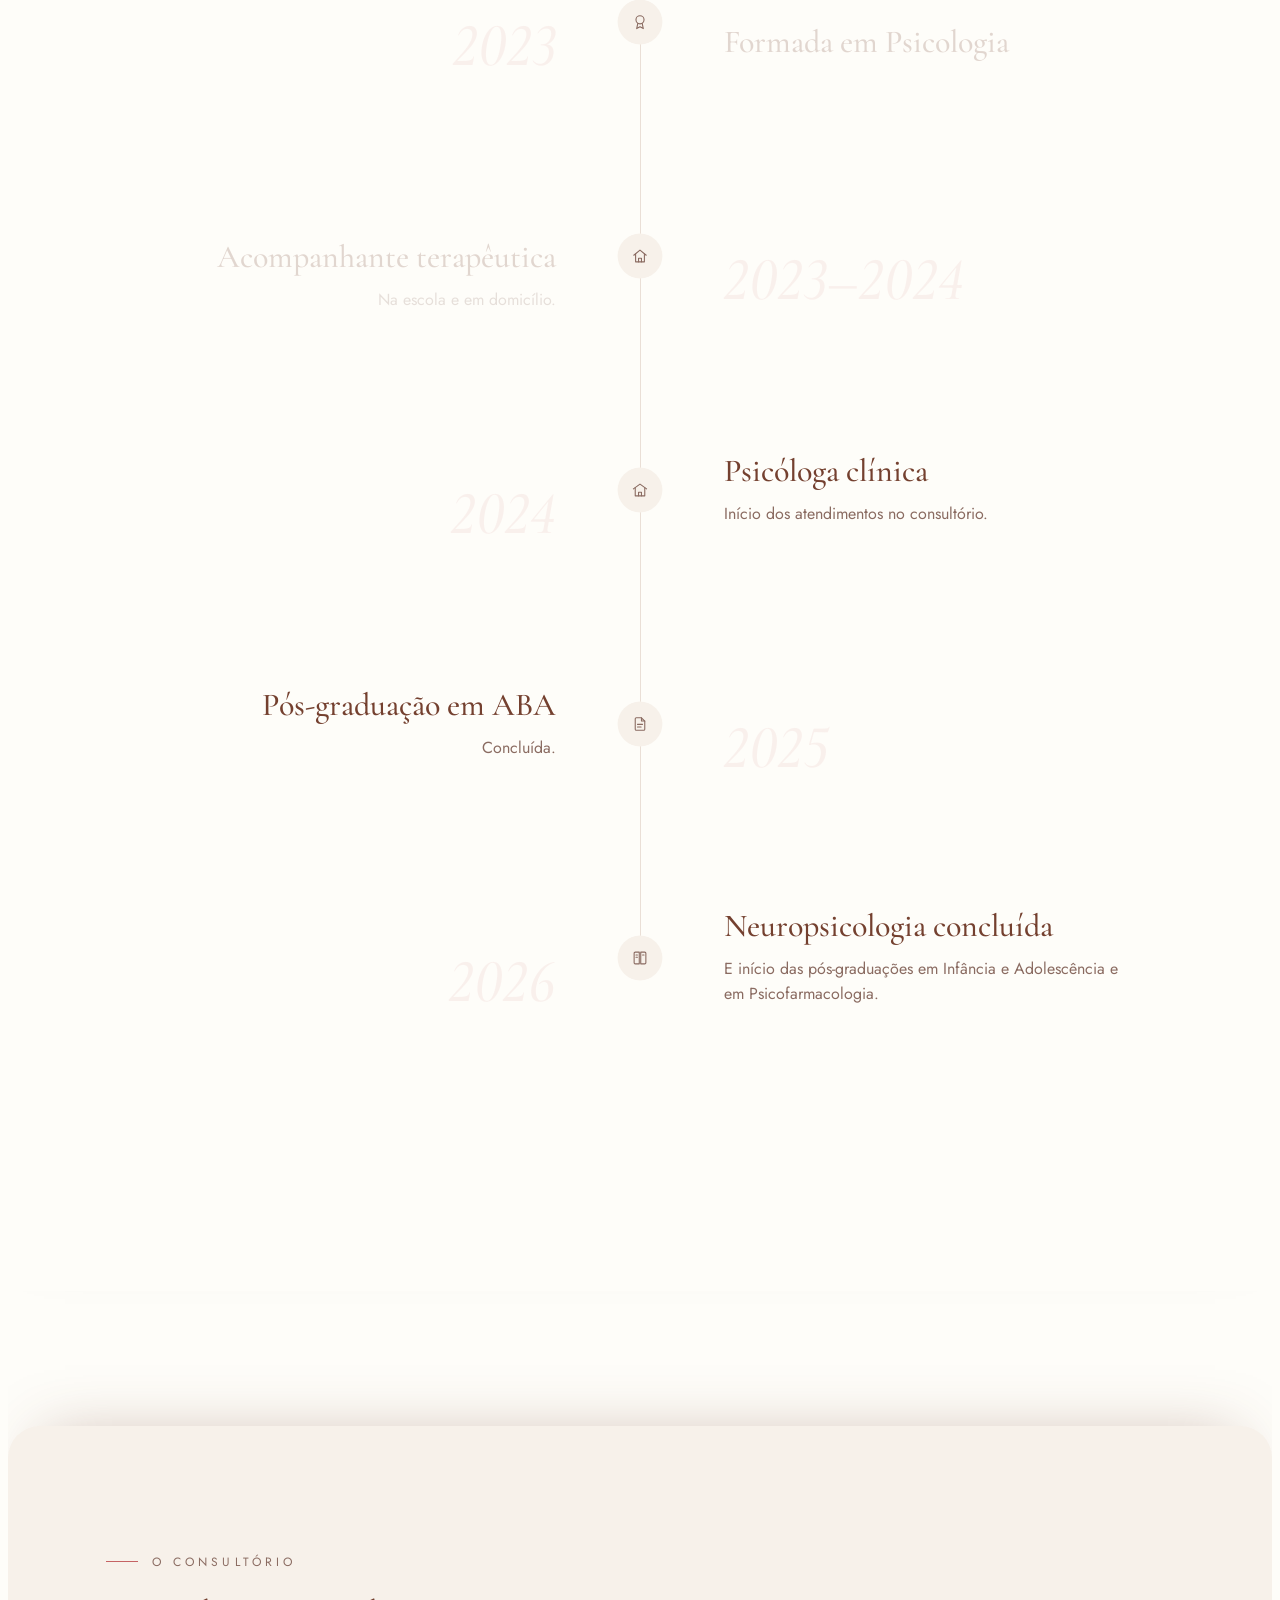
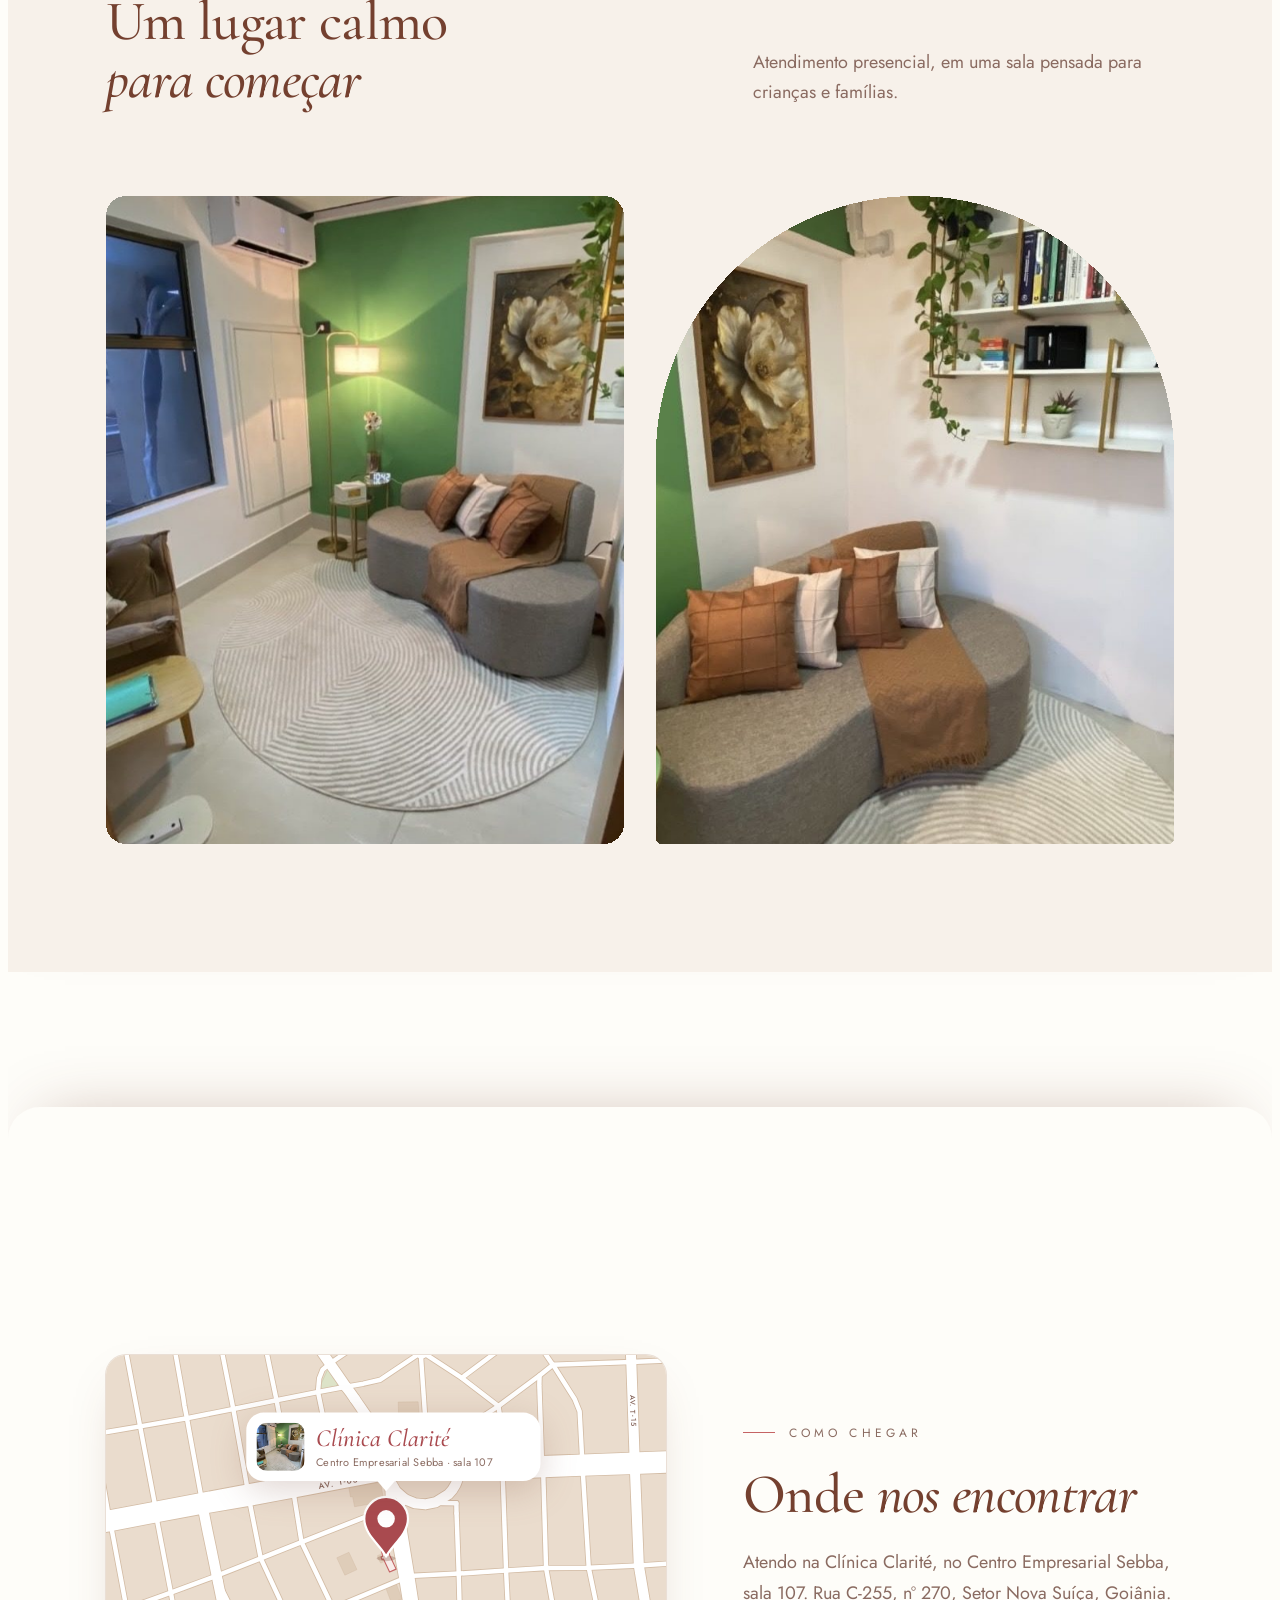
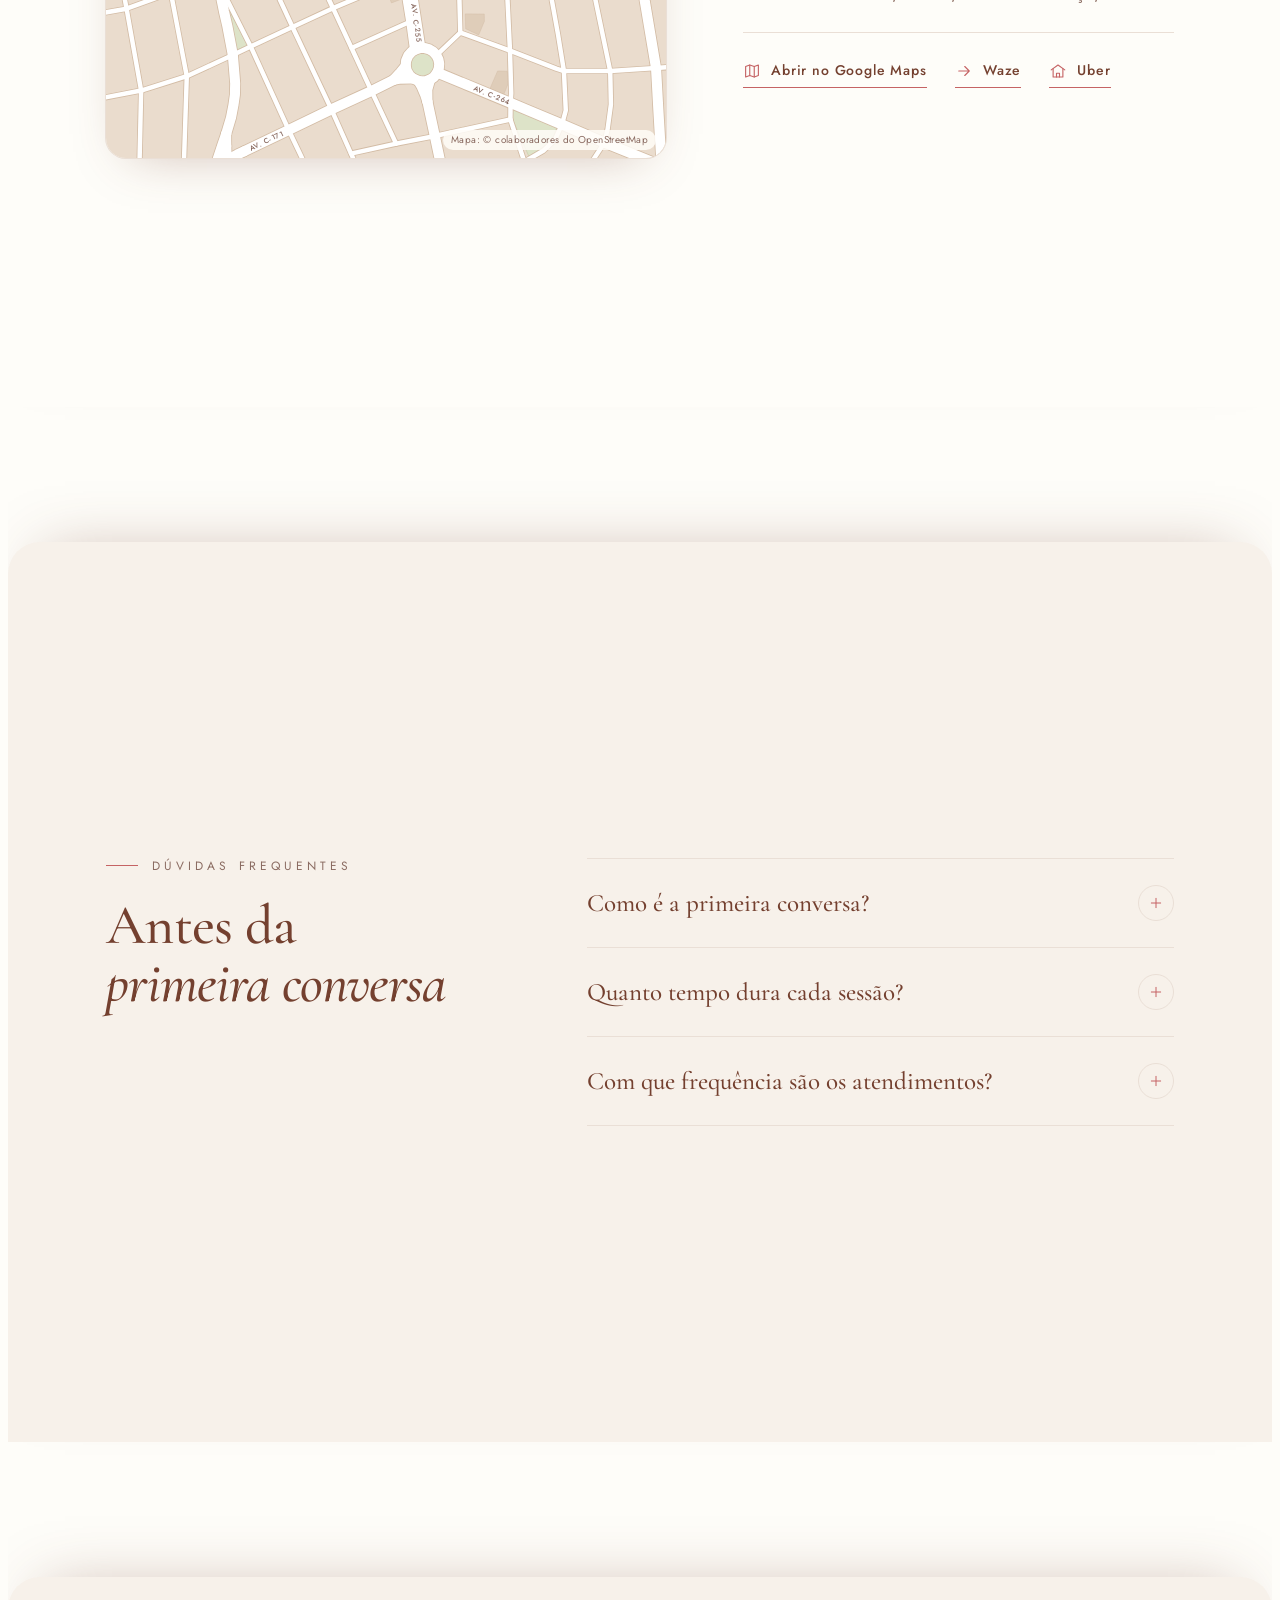
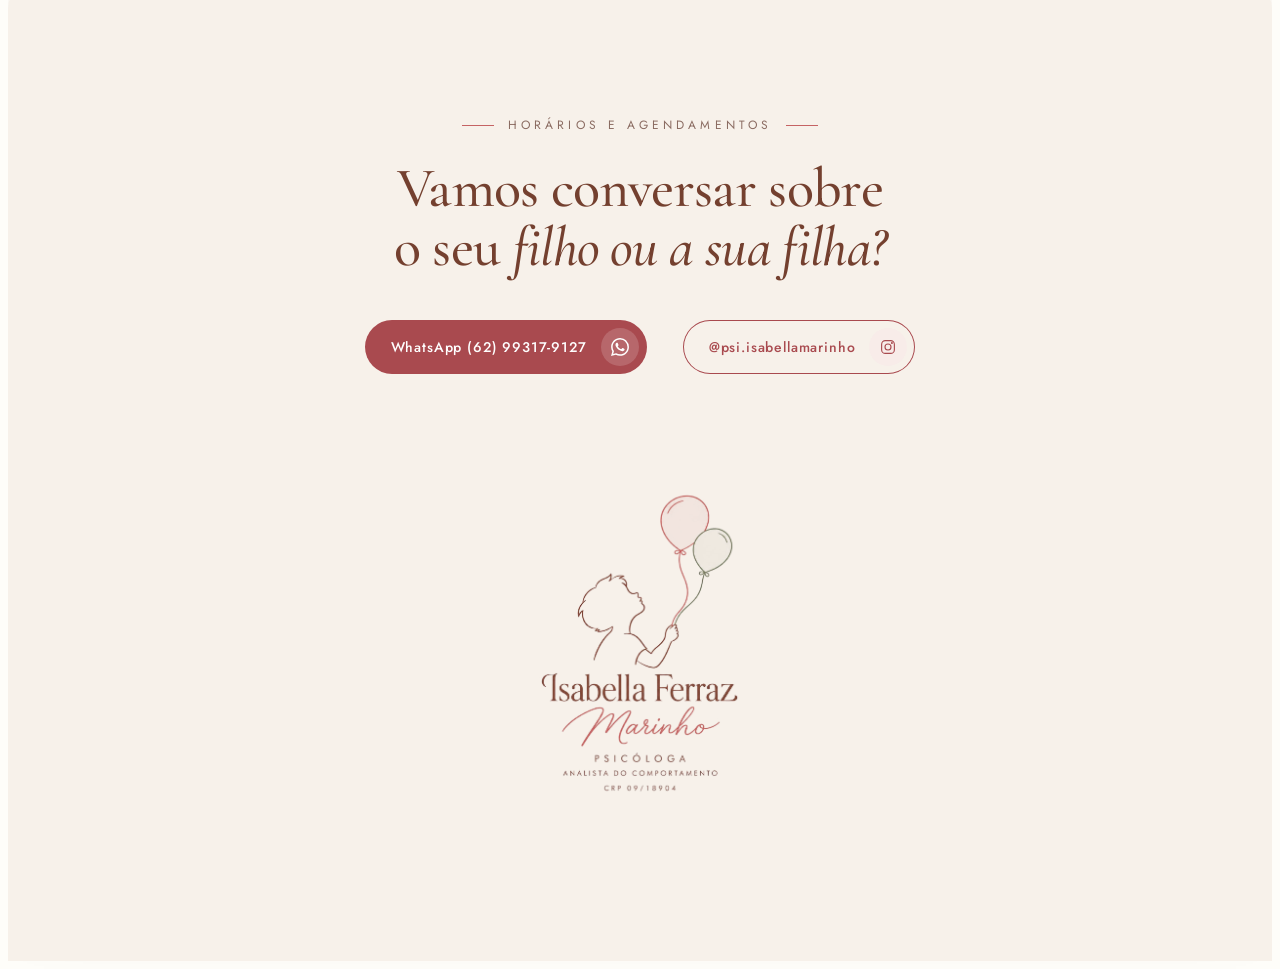
==== commit 03e49138: "Barbantes e laços dos balões refeitos no logo desenhado Os dois barbantes eram fundidos perto da mão" ====
--- a/index.html
+++ b/index.html
@@ -360,11 +360,16 @@
 @keyframes some{to{opacity:0}}
 .logo-anim{will-change:transform}
 .lt-menino{display:none}
-.motion .lt-menino{display:inline;animation:some .8s ease 3.6s forwards}
 .lt-baloes{transform-box:view-box}
-.motion .logo-traco .tr{stroke-dasharray:1;stroke-dashoffset:1;animation:desenha var(--t) cubic-bezier(.45,.05,.55,.95) var(--d) forwards}
-.motion .logo-traco .pre{opacity:0;animation:aparece .9s ease var(--d) forwards}
-.motion .logo-anim img{opacity:0;animation:aparece 1.1s ease 3s forwards}
+/* antes de começar: tudo escondido; a classe .desenhar dispara a sequência */
+.motion .lt-menino{display:inline}
+.motion .logo-traco .tr{stroke-dasharray:1;stroke-dashoffset:1}
+.motion .logo-traco .pre{opacity:0}
+.motion .logo-anim img{opacity:0}
+.motion .logo-anim.desenhar .lt-menino{animation:some .8s ease 3.6s forwards}
+.motion .logo-anim.desenhar .tr{animation:desenha var(--t) cubic-bezier(.45,.05,.55,.95) var(--d) forwards}
+.motion .logo-anim.desenhar .pre{animation:aparece .9s ease var(--d) forwards}
+.motion .logo-anim.desenhar img{animation:aparece 1.1s ease 3s forwards}
 
 /* linhas que se desenham */
 .motion .eyebrow::before,.motion .contato .eyebrow::after{transform:scaleX(0);transform-origin:left;transition:transform 1.2s var(--sai) calc(var(--d,0ms) + .25s)}
@@ -444,6 +449,7 @@
 
 /* (2) fio com balõezinhos: um pouco mais largo para caber os balões */
 @media (min-width:1100px){.motion .fio{width:40px}}
+
 
 </style>
 
@@ -510,7 +516,7 @@
       <div class="hero-logo">
         <div class="logo-anim">
           <img src="img/logo-sem-baloes.webp" width="1144" height="1374" alt="Logo de Isabella Ferraz Marinho: uma criança desenhada em traço fino segurando um balão rosa e um verde. Psicóloga, analista do comportamento, CRP 09/18904.">
-          <svg class="logo-traco" viewBox="0 0 1144 795" aria-hidden="true"><g class="lt-menino"><path class="tr" d="M716.0 607.0 L719.6 610.0 L719.2 620.8 L722.2 625.0 L727.0 647.0 L725.6 656.0 L722.8 661.6 L719.0 665.4 L700.2 677.4 L673.8 736.0 L661.8 756.2 L648.8 771.8 L638.4 780.4 L628.0 783.0 L606.0 778.4 L589.6 772.4 L558.0 755.0" pathLength="1" style="stroke:var(--ink);--d:300ms;--t:251ms"/><path class="tr" d="M496.0 413.0 L490.0 408.2 L484.0 408.0 L478.0 409.4 L461.0 417.4 L455.0 419.0 L453.2 417.8 L452.4 410.2 L451.0 409.2 L448.0 409.6 L419.6 421.6 L409.8 427.2 L402.0 433.4 L394.6 443.6 L389.8 454.8 L378.0 460.2 L365.0 468.8 L354.2 479.2 L344.6 493.6 L341.6 501.0 L339.6 514.0 L326.2 535.0 L322.6 544.6 L321.0 556.0 L323.0 560.0" pathLength="1" style="stroke:var(--ink);--d:551ms;--t:229ms"/><path class="tr" d="M514.0 442.0 L519.6 459.4 L526.2 470.8 L530.4 474.8 L536.4 478.6 L542.0 480.0 L547.0 480.0 L555.0 478.0 L562.2 478.8 L564.0 484.0 L564.4 493.6 L567.0 495.0 L572.0 495.4 L574.8 497.4 L576.0 501.0 L576.2 509.0 L578.8 513.0 L580.4 521.6 L586.8 528.4 L589.0 534.0 L588.6 542.0 L585.8 548.6 L578.8 555.8 L554.2 571.2 L547.4 577.8 L539.2 589.8 L534.6 600.0 L530.0 619.0 L530.0 643.0" pathLength="1" style="stroke:var(--ink);--d:780ms;--t:230ms"/><path class="tr" d="M704.0 609.0 L704.0 610.0 L695.0 616.8 L686.0 620.2 L682.4 625.0 L677.6 635.0 L673.4 660.0 L666.8 672.6 L658.6 683.2 L654.4 686.4 L651.2 690.6 L635.8 702.8 L620.6 720.6 L617.0 722.0 L611.4 720.6 L601.2 712.8 L598.6 708.6 L595.0 707.0" pathLength="1" style="stroke:var(--ink);--d:1010ms;--t:151ms"/><path class="tr" d="M334.0 559.0 L336.8 563.0 L337.0 570.0 L339.6 582.0 L346.2 597.2 L354.2 607.8 L361.8 613.8 L370.6 618.4 L389.0 623.6 L397.0 629.4 L401.6 630.6 L405.0 633.8 L408.0 635.0 L420.0 633.2 L436.6 628.6 L448.0 622.2 L458.0 620.0" pathLength="1" style="stroke:var(--ink);--d:1161ms;--t:143ms"/><path class="tr" d="M384.0 750.0 L395.2 718.0 L409.0 690.0 L427.8 662.0 L434.2 654.2 L452.8 635.8 L456.6 629.0 L458.0 620.0" pathLength="1" style="stroke:var(--ink);--d:1304ms;--t:129ms"/><path class="tr" d="M530.0 643.0 L548.0 650.2 L554.6 654.2 L571.2 669.4 L591.8 697.4 L595.0 707.0" pathLength="1" style="stroke:var(--ink);--d:1433ms;--t:120ms"/><path class="tr" d="M595.0 707.0 L595.0 708.0 L588.6 709.6 L581.2 714.2 L569.8 726.0 L562.0 739.0 L558.6 748.0 L558.0 755.0" pathLength="1" style="stroke:var(--ink);--d:1514ms;--t:120ms"/><path class="tr" d="M496.0 413.0 L501.8 419.6 L506.6 422.2 L511.8 427.4 L515.0 439.0 L515.0 442.0 L514.0 442.0" pathLength="1" style="stroke:var(--ink);--d:1568ms;--t:120ms"/><path class="tr" d="M508.0 644.0 L522.0 643.0 L529.0 644.0 L530.0 643.0" pathLength="1" style="stroke:var(--ink);--d:1600ms;--t:120ms"/><path class="tr" d="M499.0 438.0 L500.0 437.0 L507.0 440.4 L514.0 442.0" pathLength="1" style="stroke:var(--ink);--d:1620ms;--t:120ms"/><path class="tr" d="M506.0 410.0 L499.4 409.4 L496.0 413.0" pathLength="1" style="stroke:var(--ink);--d:1634ms;--t:120ms"/><path class="tr" d="M554.0 768.0 L557.0 755.0 L558.0 755.0" pathLength="1" style="stroke:var(--ink);--d:1643ms;--t:120ms"/><path class="tr" d="M716.0 607.0 L704.0 609.0" pathLength="1" style="stroke:var(--ink);--d:1656ms;--t:120ms"/><path class="tr" d="M338.0 550.0 L334.0 559.0" pathLength="1" style="stroke:var(--ink);--d:1666ms;--t:120ms"/><path class="tr" d="M321.0 571.0 L322.0 561.0 L323.0 560.0" pathLength="1" style="stroke:var(--ink);--d:1674ms;--t:120ms"/><path class="tr" d="M334.0 559.0 L324.0 559.0 L323.0 560.0" pathLength="1" style="stroke:var(--ink);--d:1684ms;--t:120ms"/><path class="tr" d="M460.0 613.0 L458.0 620.0" pathLength="1" style="stroke:var(--ink);--d:1694ms;--t:120ms"/></g><g class="lt-baloes" style="transform-origin:704.0px 609.0px"><path class="pre" d="M774 85 L760 85 L759 87 L752 87 L751 89 L742 89 L741 92 L736 92 L735 94 L724 94 L719 98 L714 98 L713 104 L704 103 L704 109 L715 108 L716 103 L727 104 L728 102 L735 102 L735 100 L740 96 L752 99 L750 103 L750 107 L752 109 L749 110 L748 108 L739 108 L738 112 L736 110 L724 112 L723 116 L718 117 L717 122 L712 122 L711 127 L704 127 L704 136 L700 137 L700 143 L696 144 L693 154 L682 156 L677 153 L681 150 L679 137 L689 136 L689 130 L686 129 L690 128 L691 125 L695 123 L696 119 L705 118 L705 114 L703 112 L696 112 L693 119 L688 119 L686 121 L686 128 L679 129 L678 134 L673 136 L671 140 L671 151 L665 155 L662 167 L662 181 L664 182 L662 184 L662 196 L664 207 L671 219 L672 229 L675 229 L681 233 L680 243 L684 243 L687 238 L688 239 L686 252 L688 255 L693 256 L696 264 L701 264 L701 260 L704 260 L704 265 L702 267 L704 274 L708 275 L709 278 L716 280 L718 287 L722 287 L723 289 L733 287 L734 290 L738 292 L736 294 L736 299 L740 299 L741 295 L748 295 L748 292 L751 291 L752 288 L753 292 L757 292 L758 289 L767 287 L772 282 L774 274 L782 275 L785 271 L791 271 L792 260 L799 255 L803 245 L807 243 L810 236 L822 231 L824 223 L825 226 L832 225 L833 217 L838 213 L838 208 L835 208 L833 205 L838 204 L838 198 L845 193 L845 188 L847 187 L849 173 L848 160 L846 159 L847 150 L841 147 L842 140 L839 136 L839 131 L835 131 L831 126 L831 117 L825 116 L822 108 L809 103 L805 98 L805 95 L800 93 L795 94 L794 92 L789 92 L788 89 L781 89 L780 87 L776 87 Z" style="fill:var(--rosa-100);--d:2300ms"/><path class="pre" d="M900 222 L892 222 L890 224 L887 222 L887 219 L865 219 L864 223 L863 220 L849 223 L845 225 L844 232 L842 234 L839 232 L832 232 L832 237 L828 240 L824 240 L821 247 L816 248 L816 253 L813 256 L808 255 L806 258 L806 263 L803 264 L804 271 L800 272 L800 287 L797 293 L793 294 L793 303 L795 304 L795 307 L798 308 L798 313 L796 314 L796 319 L799 320 L797 321 L797 329 L800 337 L807 340 L807 349 L810 354 L815 356 L815 364 L817 366 L824 367 L824 375 L831 376 L831 383 L834 383 L835 385 L859 383 L864 376 L865 379 L869 379 L870 376 L875 376 L876 371 L882 371 L883 369 L890 368 L890 365 L894 363 L895 360 L900 361 L903 359 L904 352 L911 352 L912 345 L919 344 L919 337 L927 335 L928 330 L932 326 L931 320 L935 319 L936 310 L939 309 L939 304 L936 303 L943 296 L943 277 L941 275 L941 269 L936 264 L936 257 L927 256 L929 271 L927 273 L921 272 L919 269 L921 268 L921 264 L914 263 L913 252 L908 247 L897 244 L896 239 L893 239 L888 232 L894 231 L909 236 L911 239 L919 241 L922 249 L927 249 L927 242 L925 240 L921 240 L918 233 L913 234 L912 228 L905 227 L904 231 L903 224 Z" style="fill:var(--salvia-100);--d:2600ms"/><path class="tr" d="M840.0 221.0 L844.4 204.0 L849.4 191.0 L852.0 174.0 L850.0 148.0 L846.2 142.0 L841.2 125.0 L836.6 121.4 L833.4 114.4 L828.6 110.6 L826.6 107.0 L819.8 100.6 L816.0 98.6 L811.0 93.8 L798.0 87.4 L776.0 82.0 L759.0 81.0 L741.0 83.4 L736.0 86.6 L728.0 87.6 L713.0 93.6 L708.0 97.8 L700.4 101.2 L696.4 107.4 L692.0 109.2 L688.2 114.2 L682.4 118.4 L669.2 136.0 L666.4 146.0 L661.8 153.8 L658.0 171.0 L658.0 192.0 L661.4 209.0 L667.2 226.0 L672.0 233.8 L676.6 244.4 L685.0 257.0 L697.4 269.4 L701.8 276.2 L712.6 284.2 L715.2 288.2 L724.2 294.6 L727.0 302.0" pathLength="1" style="stroke:var(--rosa);--d:1400ms;--t:557ms"/><path class="tr" d="M734.0 315.0 L732.0 346.0 L735.8 371.0 L740.6 388.0 L760.4 438.0 L766.0 465.0 L766.0 483.0 L762.2 502.0 L755.4 520.4 L748.0 533.0 L745.0 544.0" pathLength="1" style="stroke:var(--rosa);--d:1957ms;--t:265ms"/><path class="tr" d="M748.0 100.0 L721.0 108.6 L710.0 115.8 L706.6 122.4 L700.2 123.6 L695.8 128.8 L688.8 143.8 L684.6 149.8 L680.0 151.0" pathLength="1" style="stroke:var(--rosa);--d:2222ms;--t:120ms"/><path class="tr" d="M791.0 277.0 L782.4 279.6 L766.0 290.6 L754.0 296.8 L748.4 298.4 L746.4 301.0 L746.0 304.0" pathLength="1" style="stroke:var(--rosa);--d:2323ms;--t:120ms"/><path class="tr" d="M727.0 569.0 L718.0 572.4 L713.2 578.8 L705.6 596.0 L704.0 609.0" pathLength="1" style="stroke:var(--rosa);--d:2383ms;--t:120ms"/><path class="tr" d="M727.0 302.0 L715.8 307.8 L715.0 310.0 L715.6 315.0 L721.0 317.8 L734.0 315.0" pathLength="1" style="stroke:var(--rosa);--d:2438ms;--t:120ms"/><path class="tr" d="M746.0 304.0 L755.8 311.4 L757.0 316.0 L754.8 320.2 L750.0 321.0 L746.0 319.8 L736.0 311.0" pathLength="1" style="stroke:var(--rosa);--d:2482ms;--t:120ms"/><path class="tr" d="M745.0 544.0 L742.8 548.6 L728.0 566.0 L727.0 569.0" pathLength="1" style="stroke:var(--rosa);--d:2531ms;--t:120ms"/><path class="tr" d="M746.0 304.0 L740.0 304.4 L736.0 307.0" pathLength="1" style="stroke:var(--rosa);--d:2566ms;--t:120ms"/><path class="tr" d="M727.0 302.0 L731.0 302.6 L736.0 307.0" pathLength="1" style="stroke:var(--rosa);--d:2578ms;--t:120ms"/><path class="tr" d="M736.0 311.0 L734.0 312.0 L734.0 315.0" pathLength="1" style="stroke:var(--rosa);--d:2590ms;--t:120ms"/><path class="tr" d="M736.0 307.0 L736.0 311.0" pathLength="1" style="stroke:var(--rosa);--d:2596ms;--t:120ms"/><path class="tr" d="M840.0 221.0 L872.0 215.0 L882.0 215.0 L900.0 218.6 L908.0 222.0 L922.4 231.8 L933.2 243.6 L936.4 248.6 L939.6 259.0 L944.4 268.0 L946.0 276.0 L946.0 295.0 L941.6 310.6 L931.8 332.2 L920.8 345.8 L916.2 348.2 L913.0 354.0 L905.0 361.0 L895.0 366.8 L890.6 370.6 L878.4 377.4 L854.0 387.8 L847.0 392.0 L847.0 393.0" pathLength="1" style="stroke:var(--salvia);--d:1700ms;--t:414ms"/><path class="tr" d="M834.0 402.0 L831.0 407.0 L820.4 459.0 L812.4 478.4 L806.8 488.2 L797.0 502.0 L778.0 522.0 L758.0 539.8 L745.0 544.0" pathLength="1" style="stroke:var(--salvia);--d:2114ms;--t:240ms"/><path class="tr" d="M791.0 277.0 L791.0 288.0 L789.2 301.0 L791.0 317.0 L794.6 332.0 L803.6 349.0 L805.2 354.6 L810.4 359.2 L813.2 366.6 L816.8 371.4 L826.2 380.0 L829.0 389.0" pathLength="1" style="stroke:var(--salvia);--d:2353ms;--t:168ms"/><path class="tr" d="M840.0 221.0 L839.0 221.0 L833.4 228.2 L827.8 229.8 L824.6 234.6 L820.2 237.2 L817.0 241.4 L806.8 250.0 L801.8 258.6 L797.0 262.6 L794.8 274.0 L793.8 275.4 L791.0 276.0 L791.0 277.0" pathLength="1" style="stroke:var(--salvia);--d:2521ms;--t:120ms"/><path class="tr" d="M889.0 233.0 L902.4 237.6 L914.4 246.2 L920.6 253.4 L926.0 270.0" pathLength="1" style="stroke:var(--salvia);--d:2629ms;--t:120ms"/><path class="tr" d="M727.0 569.0 L725.4 579.0 L717.6 597.0 L716.0 607.0" pathLength="1" style="stroke:var(--salvia);--d:2705ms;--t:120ms"/><path class="tr" d="M829.0 389.0 L818.0 392.2 L815.8 396.0 L816.0 399.8 L820.0 402.0 L834.0 401.0" pathLength="1" style="stroke:var(--salvia);--d:2759ms;--t:120ms"/><path class="tr" d="M847.0 393.0 L852.0 404.0 L851.6 407.0 L849.8 409.0 L844.0 409.0 L834.0 402.0" pathLength="1" style="stroke:var(--salvia);--d:2811ms;--t:120ms"/><path class="tr" d="M847.0 393.0 L839.0 393.0 L834.0 395.0" pathLength="1" style="stroke:var(--salvia);--d:2860ms;--t:120ms"/><path class="tr" d="M829.0 389.0 L831.0 389.0 L833.0 391.0 L833.0 394.0 L834.0 395.0" pathLength="1" style="stroke:var(--salvia);--d:2878ms;--t:120ms"/><path class="tr" d="M834.0 395.0 L834.0 401.0" pathLength="1" style="stroke:var(--salvia);--d:2890ms;--t:120ms"/><path class="tr" d="M834.0 401.0 L834.0 402.0" pathLength="1" style="stroke:var(--salvia);--d:2899ms;--t:120ms"/></g></svg>
+          <svg class="logo-traco" viewBox="0 0 1144 795" aria-hidden="true"><g class="lt-menino"><path class="tr" d="M716.0 607.0 L719.6 610.0 L719.2 620.8 L722.2 625.0 L727.0 647.0 L725.6 656.0 L722.8 661.6 L719.0 665.4 L700.2 677.4 L673.8 736.0 L661.8 756.2 L648.8 771.8 L638.4 780.4 L628.0 783.0 L606.0 778.4 L589.6 772.4 L558.0 755.0" pathLength="1" style="stroke:var(--ink);--d:300ms;--t:251ms"/><path class="tr" d="M496.0 413.0 L490.0 408.2 L484.0 408.0 L478.0 409.4 L461.0 417.4 L455.0 419.0 L453.2 417.8 L452.4 410.2 L451.0 409.2 L448.0 409.6 L419.6 421.6 L409.8 427.2 L402.0 433.4 L394.6 443.6 L389.8 454.8 L378.0 460.2 L365.0 468.8 L354.2 479.2 L344.6 493.6 L341.6 501.0 L339.6 514.0 L326.2 535.0 L322.6 544.6 L321.0 556.0 L323.0 560.0" pathLength="1" style="stroke:var(--ink);--d:551ms;--t:229ms"/><path class="tr" d="M514.0 442.0 L519.6 459.4 L526.2 470.8 L530.4 474.8 L536.4 478.6 L542.0 480.0 L547.0 480.0 L555.0 478.0 L562.2 478.8 L564.0 484.0 L564.4 493.6 L567.0 495.0 L572.0 495.4 L574.8 497.4 L576.0 501.0 L576.2 509.0 L578.8 513.0 L580.4 521.6 L586.8 528.4 L589.0 534.0 L588.6 542.0 L585.8 548.6 L578.8 555.8 L554.2 571.2 L547.4 577.8 L539.2 589.8 L534.6 600.0 L530.0 619.0 L530.0 643.0" pathLength="1" style="stroke:var(--ink);--d:780ms;--t:230ms"/><path class="tr" d="M704.0 609.0 L704.0 610.0 L695.0 616.8 L686.0 620.2 L682.4 625.0 L677.6 635.0 L673.4 660.0 L666.8 672.6 L658.6 683.2 L654.4 686.4 L651.2 690.6 L635.8 702.8 L620.6 720.6 L617.0 722.0 L611.4 720.6 L601.2 712.8 L598.6 708.6 L595.0 707.0" pathLength="1" style="stroke:var(--ink);--d:1010ms;--t:151ms"/><path class="tr" d="M334.0 559.0 L336.8 563.0 L337.0 570.0 L339.6 582.0 L346.2 597.2 L354.2 607.8 L361.8 613.8 L370.6 618.4 L389.0 623.6 L397.0 629.4 L401.6 630.6 L405.0 633.8 L408.0 635.0 L420.0 633.2 L436.6 628.6 L448.0 622.2 L458.0 620.0" pathLength="1" style="stroke:var(--ink);--d:1161ms;--t:143ms"/><path class="tr" d="M384.0 750.0 L395.2 718.0 L409.0 690.0 L427.8 662.0 L434.2 654.2 L452.8 635.8 L456.6 629.0 L458.0 620.0" pathLength="1" style="stroke:var(--ink);--d:1304ms;--t:129ms"/><path class="tr" d="M530.0 643.0 L548.0 650.2 L554.6 654.2 L571.2 669.4 L591.8 697.4 L595.0 707.0" pathLength="1" style="stroke:var(--ink);--d:1433ms;--t:120ms"/><path class="tr" d="M595.0 707.0 L595.0 708.0 L588.6 709.6 L581.2 714.2 L569.8 726.0 L562.0 739.0 L558.6 748.0 L558.0 755.0" pathLength="1" style="stroke:var(--ink);--d:1514ms;--t:120ms"/><path class="tr" d="M496.0 413.0 L501.8 419.6 L506.6 422.2 L511.8 427.4 L515.0 439.0 L515.0 442.0 L514.0 442.0" pathLength="1" style="stroke:var(--ink);--d:1568ms;--t:120ms"/><path class="tr" d="M508.0 644.0 L522.0 643.0 L529.0 644.0 L530.0 643.0" pathLength="1" style="stroke:var(--ink);--d:1600ms;--t:120ms"/><path class="tr" d="M499.0 438.0 L500.0 437.0 L507.0 440.4 L514.0 442.0" pathLength="1" style="stroke:var(--ink);--d:1620ms;--t:120ms"/><path class="tr" d="M506.0 410.0 L499.4 409.4 L496.0 413.0" pathLength="1" style="stroke:var(--ink);--d:1634ms;--t:120ms"/><path class="tr" d="M554.0 768.0 L557.0 755.0 L558.0 755.0" pathLength="1" style="stroke:var(--ink);--d:1643ms;--t:120ms"/><path class="tr" d="M716.0 607.0 L704.0 609.0" pathLength="1" style="stroke:var(--ink);--d:1656ms;--t:120ms"/><path class="tr" d="M338.0 550.0 L334.0 559.0" pathLength="1" style="stroke:var(--ink);--d:1666ms;--t:120ms"/><path class="tr" d="M321.0 571.0 L322.0 561.0 L323.0 560.0" pathLength="1" style="stroke:var(--ink);--d:1674ms;--t:120ms"/><path class="tr" d="M334.0 559.0 L324.0 559.0 L323.0 560.0" pathLength="1" style="stroke:var(--ink);--d:1684ms;--t:120ms"/><path class="tr" d="M460.0 613.0 L458.0 620.0" pathLength="1" style="stroke:var(--ink);--d:1694ms;--t:120ms"/></g><g class="lt-baloes" style="transform-origin:702.5px 608.0px"><path class="pre" d="M774 85 L760 85 L759 87 L752 87 L751 89 L742 89 L741 92 L736 92 L735 94 L724 94 L719 98 L714 98 L713 104 L704 103 L704 109 L715 108 L716 103 L727 104 L728 102 L735 102 L735 100 L740 96 L752 99 L750 103 L750 107 L752 109 L749 110 L748 108 L739 108 L738 112 L736 110 L724 112 L723 116 L718 117 L717 122 L712 122 L711 127 L704 127 L704 136 L700 137 L700 143 L696 144 L693 154 L682 156 L677 153 L681 150 L679 137 L689 136 L689 130 L686 129 L690 128 L691 125 L695 123 L696 119 L705 118 L705 114 L703 112 L696 112 L693 119 L688 119 L686 121 L686 128 L679 129 L678 134 L673 136 L671 140 L671 151 L665 155 L662 167 L662 181 L664 182 L662 184 L662 196 L664 207 L671 219 L672 229 L675 229 L681 233 L680 243 L684 243 L687 238 L688 239 L686 252 L688 255 L693 256 L696 264 L701 264 L701 260 L704 260 L704 265 L702 267 L704 274 L708 275 L709 278 L716 280 L718 287 L722 287 L723 289 L733 287 L734 290 L738 292 L736 294 L736 299 L740 299 L741 295 L748 295 L748 292 L751 291 L752 288 L753 292 L757 292 L758 289 L767 287 L772 282 L774 274 L782 275 L785 271 L791 271 L792 260 L799 255 L803 245 L807 243 L810 236 L822 231 L824 223 L825 226 L832 225 L833 217 L838 213 L838 208 L835 208 L833 205 L838 204 L838 198 L845 193 L845 188 L847 187 L849 173 L848 160 L846 159 L847 150 L841 147 L842 140 L839 136 L839 131 L835 131 L831 126 L831 117 L825 116 L822 108 L809 103 L805 98 L805 95 L800 93 L795 94 L794 92 L789 92 L788 89 L781 89 L780 87 L776 87 Z" style="fill:var(--rosa-100);--d:2300ms"/><path class="pre" d="M900 222 L892 222 L890 224 L887 222 L887 219 L865 219 L864 223 L863 220 L849 223 L845 225 L844 232 L842 234 L839 232 L832 232 L832 237 L828 240 L824 240 L821 247 L816 248 L816 253 L813 256 L808 255 L806 258 L806 263 L803 264 L804 271 L800 272 L800 287 L797 293 L793 294 L793 303 L795 304 L795 307 L798 308 L798 313 L796 314 L796 319 L799 320 L797 321 L797 329 L800 337 L807 340 L807 349 L810 354 L815 356 L815 364 L817 366 L824 367 L824 375 L831 376 L831 383 L834 383 L835 385 L859 383 L864 376 L865 379 L869 379 L870 376 L875 376 L876 371 L882 371 L883 369 L890 368 L890 365 L894 363 L895 360 L900 361 L903 359 L904 352 L911 352 L912 345 L919 344 L919 337 L927 335 L928 330 L932 326 L931 320 L935 319 L936 310 L939 309 L939 304 L936 303 L943 296 L943 277 L941 275 L941 269 L936 264 L936 257 L927 256 L929 271 L927 273 L921 272 L919 269 L921 268 L921 264 L914 263 L913 252 L908 247 L897 244 L896 239 L893 239 L888 232 L894 231 L909 236 L911 239 L919 241 L922 249 L927 249 L927 242 L925 240 L921 240 L918 233 L913 234 L912 228 L905 227 L904 231 L903 224 Z" style="fill:var(--salvia-100);--d:2600ms"/><path class="tr" d="M840.0 221.0 L844.4 204.0 L849.4 191.0 L852.0 174.0 L850.0 148.0 L846.2 142.0 L841.2 125.0 L836.6 121.4 L833.4 114.4 L828.6 110.6 L826.6 107.0 L819.8 100.6 L816.0 98.6 L811.0 93.8 L798.0 87.4 L776.0 82.0 L759.0 81.0 L741.0 83.4 L736.0 86.6 L728.0 87.6 L713.0 93.6 L708.0 97.8 L700.4 101.2 L696.4 107.4 L692.0 109.2 L688.2 114.2 L682.4 118.4 L669.2 136.0 L666.4 146.0 L661.8 153.8 L658.0 171.0 L658.0 192.0 L661.4 209.0 L667.2 226.0 L672.0 233.8 L676.6 244.4 L685.0 257.0 L697.4 269.4 L701.8 276.2 L712.6 284.2 L715.2 288.2 L724.2 294.6 L727.0 302.0" pathLength="1" style="stroke:var(--rosa);--d:1400ms;--t:533ms"/><path class="tr" d="M748.0 100.0 L721.0 108.6 L710.0 115.8 L706.6 122.4 L700.2 123.6 L695.8 128.8 L688.8 143.8 L684.6 149.8 L680.0 151.0" pathLength="1" style="stroke:var(--rosa);--d:1933ms;--t:120ms"/><path class="tr" d="M791.0 277.0 L782.4 279.6 L766.0 290.6 L754.0 296.8 L748.4 298.4 L746.4 301.0 L746.0 304.0" pathLength="1" style="stroke:var(--rosa);--d:2030ms;--t:120ms"/><path class="tr" d="M737.0 303.0 C728.0 294.0 710.0 295.0 711.0 306.0 C712.0 317.0 729.0 312.0 737.0 303.0 C745.0 295.0 759.0 296.0 758.0 306.0 C757.0 316.0 744.0 311.0 737.0 303.0" pathLength="1" style="stroke:var(--rosa);--d:2087ms;--t:162ms"/><path class="tr" d="M737.0 303.0 C736.3 305.0 733.2 311.3 732.6 315.0 C732.1 318.7 733.6 321.7 733.6 325.0 C733.6 328.3 732.8 331.7 732.7 335.0 C732.5 338.3 732.4 341.7 732.5 345.0 C732.6 348.3 733.0 351.7 733.4 355.0 C733.8 358.3 734.3 361.7 734.9 365.0 C735.5 368.3 736.2 371.7 737.1 375.0 C737.9 378.3 738.9 381.7 740.0 385.0 C741.2 388.3 742.5 391.7 743.8 395.0 C745.1 398.3 746.5 401.7 747.9 405.0 C749.2 408.3 750.7 411.7 752.1 415.0 C753.4 418.3 754.8 421.7 756.0 425.0 C757.2 428.3 758.4 431.7 759.4 435.0 C760.5 438.3 761.5 441.7 762.3 445.0 C763.2 448.3 764.0 451.7 764.5 455.0 C765.1 458.3 765.5 461.7 765.7 465.0 C766.0 468.3 766.1 471.7 766.0 475.0 C766.0 478.3 765.9 481.7 765.5 485.0 C765.2 488.3 764.6 491.7 764.0 495.0 C763.3 498.3 762.4 501.7 761.4 505.0 C760.3 508.3 759.1 511.7 757.7 515.0 C756.3 518.3 754.8 521.7 753.0 525.0 C751.2 528.3 749.0 531.7 746.8 535.0 C744.5 538.3 742.1 541.7 739.5 545.0 C736.8 548.3 733.7 551.7 730.9 555.0 C728.2 558.3 725.3 561.7 722.8 565.0 C720.2 568.3 717.9 571.7 715.8 575.0 C713.8 578.3 712.0 581.7 710.4 585.0 C708.9 588.3 707.6 591.7 706.4 595.0 C705.2 598.3 704.0 602.8 703.3 605.0 C702.7 607.2 702.7 607.5 702.5 608.0" pathLength="1" style="stroke:var(--rosa);--d:2250ms;--t:350ms"/><path class="tr" d="M840.0 221.0 L872.0 215.0 L882.0 215.0 L900.0 218.6 L908.0 222.0 L922.4 231.8 L933.2 243.6 L936.4 248.6 L939.6 259.0 L944.4 268.0 L946.0 276.0 L946.0 295.0 L941.6 310.6 L931.8 332.2 L920.8 345.8 L916.2 348.2 L913.0 354.0 L905.0 361.0 L895.0 366.8 L890.6 370.6 L878.4 377.4 L854.0 387.8 L847.0 392.0 L847.0 393.0" pathLength="1" style="stroke:var(--salvia);--d:1700ms;--t:387ms"/><path class="tr" d="M791.0 277.0 L791.0 288.0 L789.2 301.0 L791.0 317.0 L794.6 332.0 L803.6 349.0 L805.2 354.6 L810.4 359.2 L813.2 366.6 L816.8 371.4 L826.2 380.0 L829.0 389.0" pathLength="1" style="stroke:var(--salvia);--d:2087ms;--t:158ms"/><path class="tr" d="M840.0 221.0 L839.0 221.0 L833.4 228.2 L827.8 229.8 L824.6 234.6 L820.2 237.2 L817.0 241.4 L806.8 250.0 L801.8 258.6 L797.0 262.6 L794.8 274.0 L793.8 275.4 L791.0 276.0 L791.0 277.0" pathLength="1" style="stroke:var(--salvia);--d:2245ms;--t:120ms"/><path class="tr" d="M889.0 233.0 L902.4 237.6 L914.4 246.2 L920.6 253.4 L926.0 270.0" pathLength="1" style="stroke:var(--salvia);--d:2345ms;--t:120ms"/><path class="tr" d="M836.0 389.0 C828.8 381.8 814.4 382.6 815.2 391.4 C816.0 400.2 829.6 396.2 836.0 389.0 C842.4 382.6 853.6 383.4 852.8 391.4 C852.0 399.4 841.6 395.4 836.0 389.0" pathLength="1" style="stroke:var(--salvia);--d:2417ms;--t:156ms"/><path class="tr" d="M836.0 389.0 C835.4 391.0 833.3 397.3 832.4 401.0 C831.6 404.7 831.5 407.7 830.9 411.0 C830.3 414.3 829.3 417.7 828.6 421.0 C827.9 424.3 827.3 427.7 826.7 431.0 C826.1 434.3 825.5 437.7 824.8 441.0 C824.1 444.3 823.4 447.7 822.5 451.0 C821.6 454.3 820.7 457.7 819.6 461.0 C818.5 464.3 817.2 467.7 815.8 471.0 C814.3 474.3 812.7 477.7 810.9 481.0 C809.1 484.3 807.1 487.7 804.9 491.0 C802.7 494.3 800.4 497.7 797.7 501.0 C795.0 504.3 792.1 507.7 788.9 511.0 C785.8 514.3 782.3 517.7 778.8 521.0 C775.3 524.3 771.4 527.7 767.7 531.0 C764.0 534.3 760.1 537.7 756.6 541.0 C753.0 544.3 749.7 547.7 746.5 551.0 C743.4 554.3 740.6 557.7 737.9 561.0 C735.3 564.3 733.0 567.7 730.8 571.0 C728.7 574.3 726.7 577.7 725.0 581.0 C723.3 584.3 721.9 587.7 720.5 591.0 C719.0 594.3 717.2 598.2 716.4 601.0 C715.6 603.8 715.9 606.8 715.8 608.0" pathLength="1" style="stroke:var(--salvia);--d:2572ms;--t:328ms"/></g></svg>
         </div>
       </div>
     </div>
@@ -973,6 +979,9 @@
     if (Math.abs(novo - inclina) > 0.02) { inclina = novo; acordarMolas(); }
   });
 
+  // o logo do início começa a se desenhar assim que a página abre
+  $$('.logo-anim').forEach((el) => el.classList.add('desenhar'));
+
   let pend = false;
   const agendar = () => { if (!pend) { pend = true; requestAnimationFrame(() => { pend = false; quadro(); }); } };
   const tudo = () => { medir(); quadro(); };
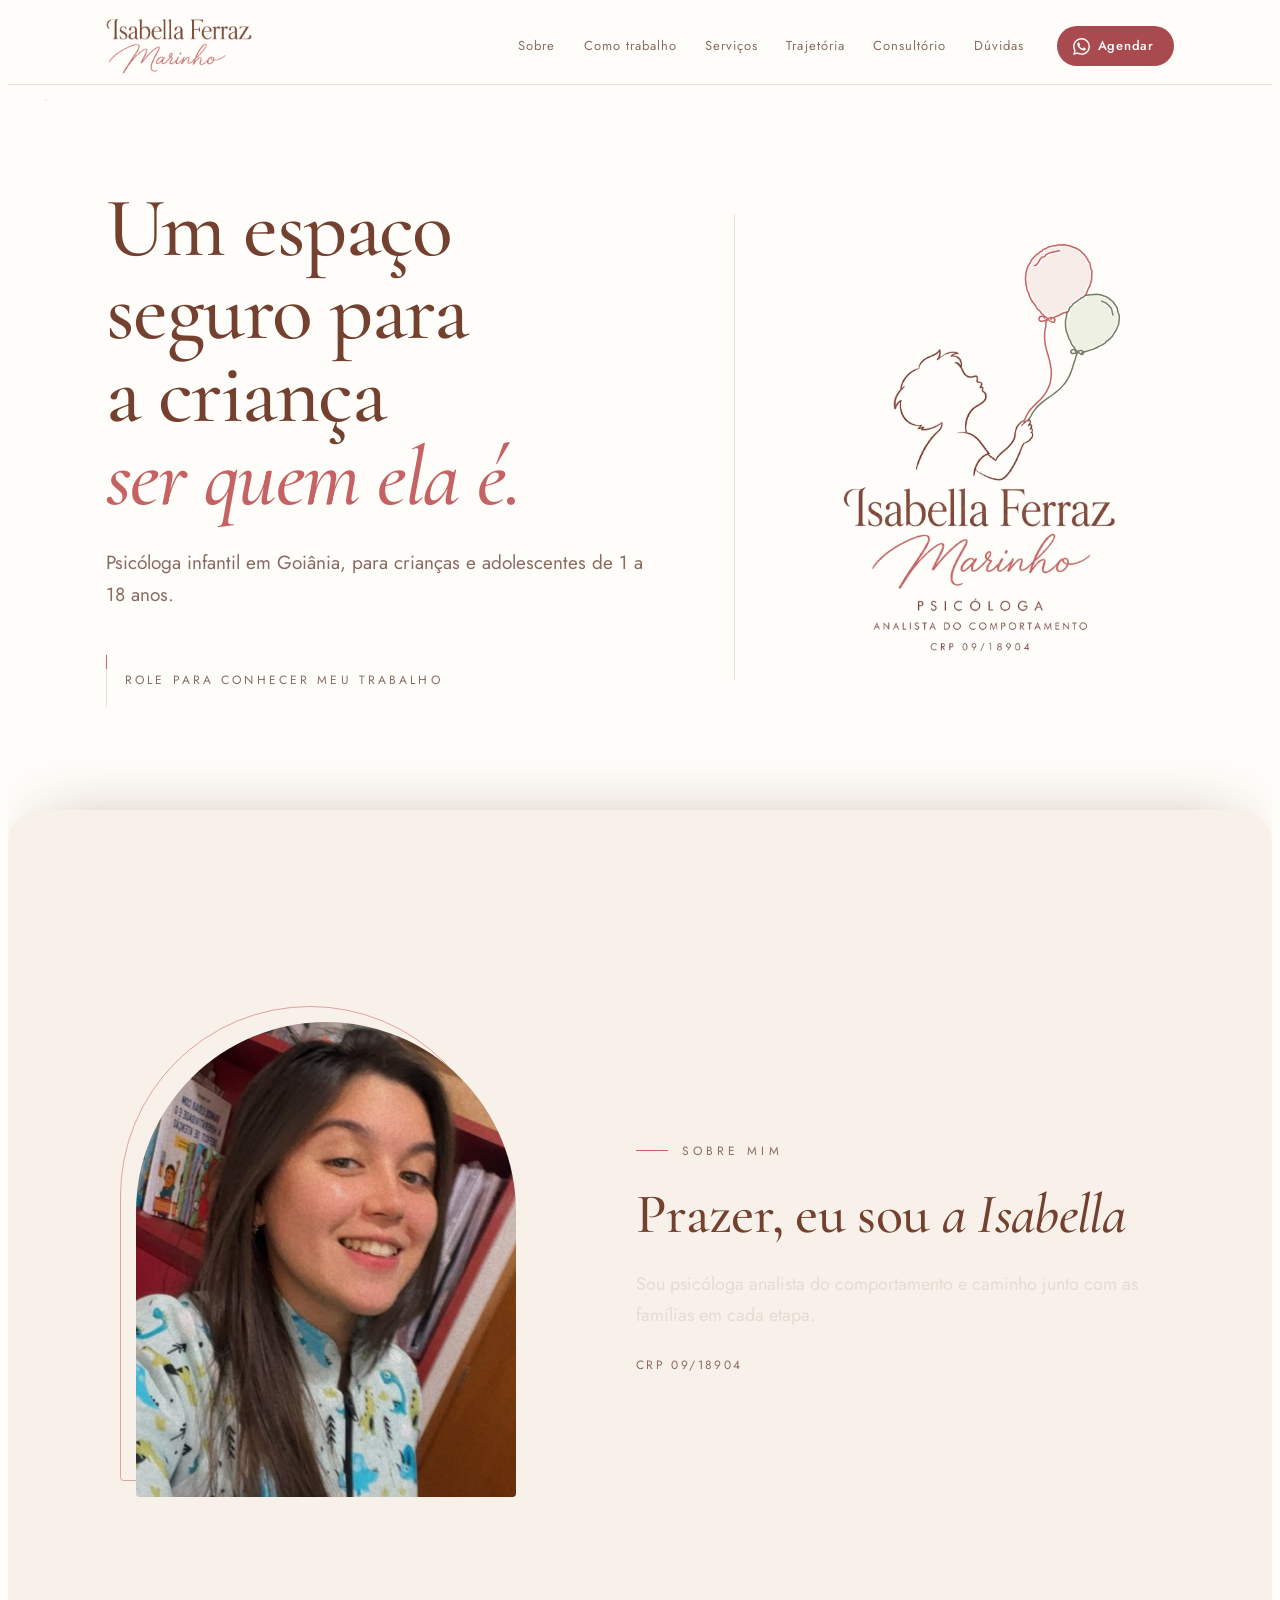
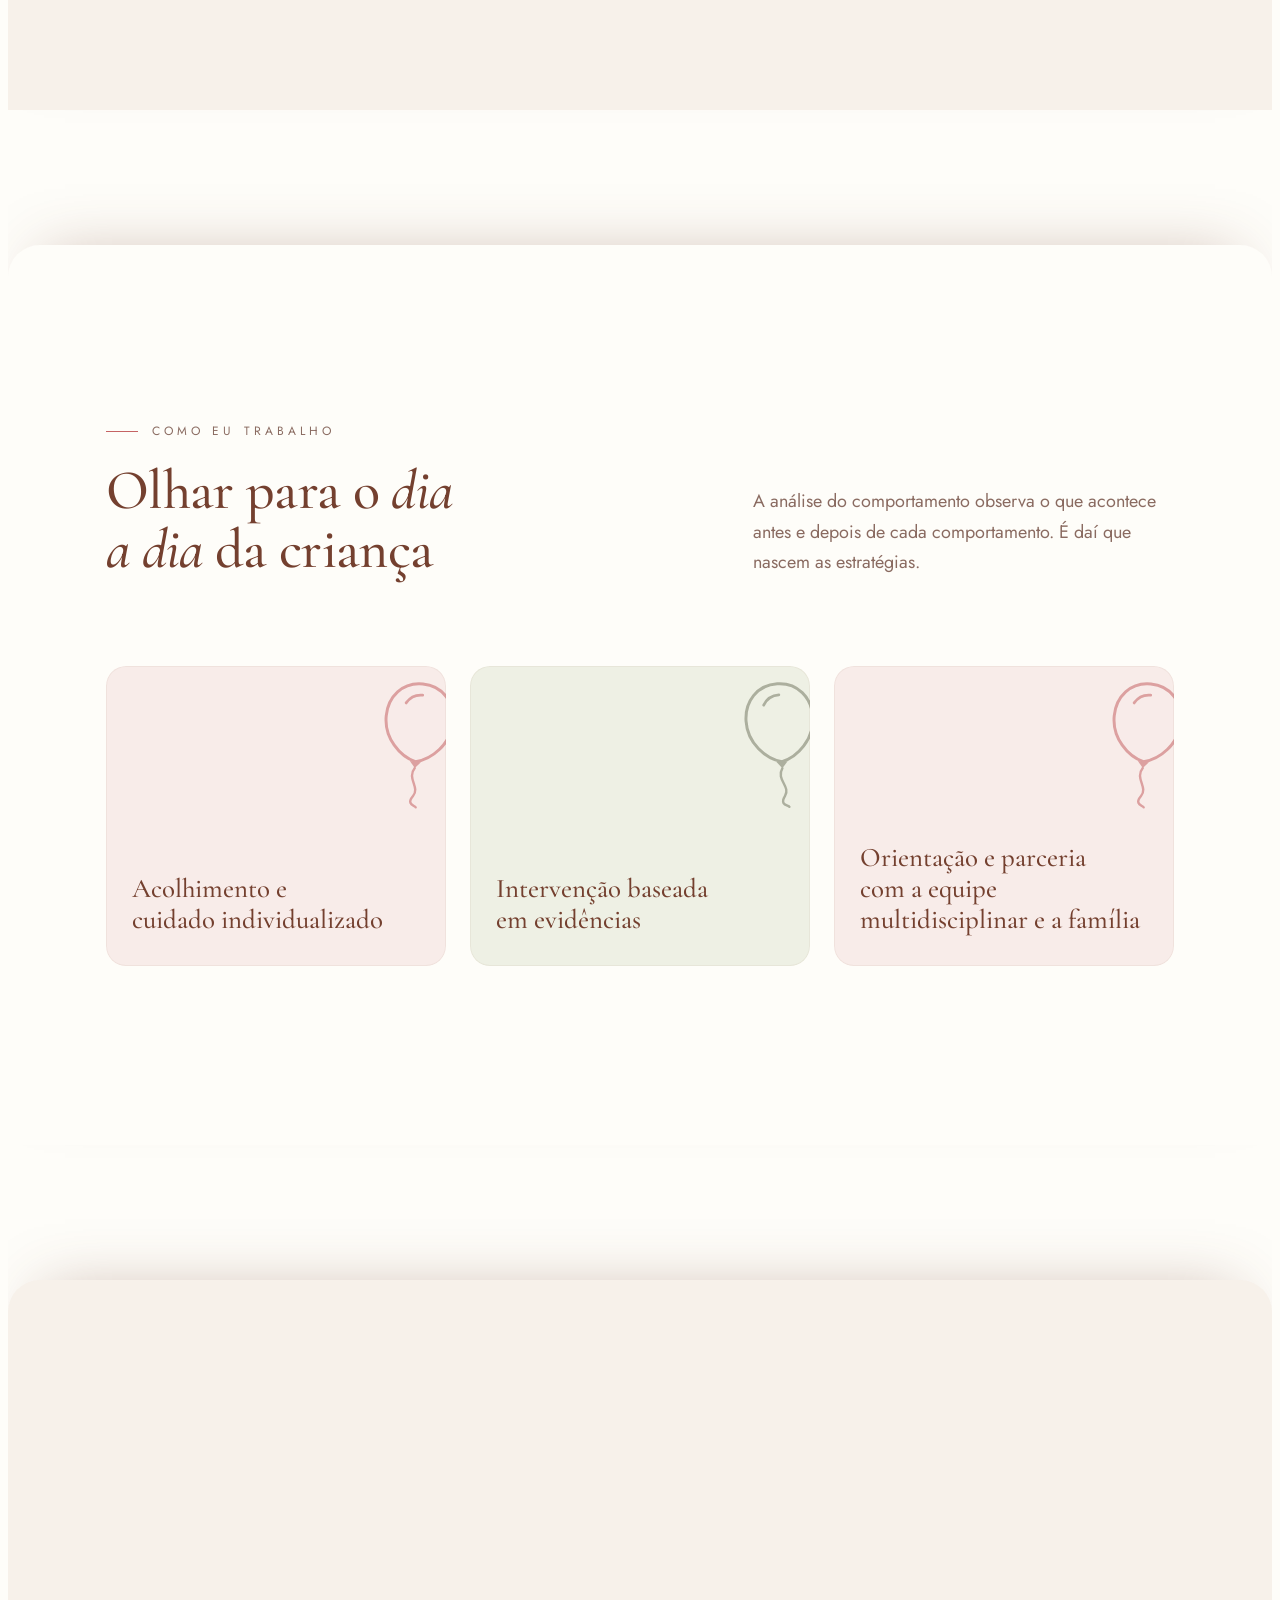
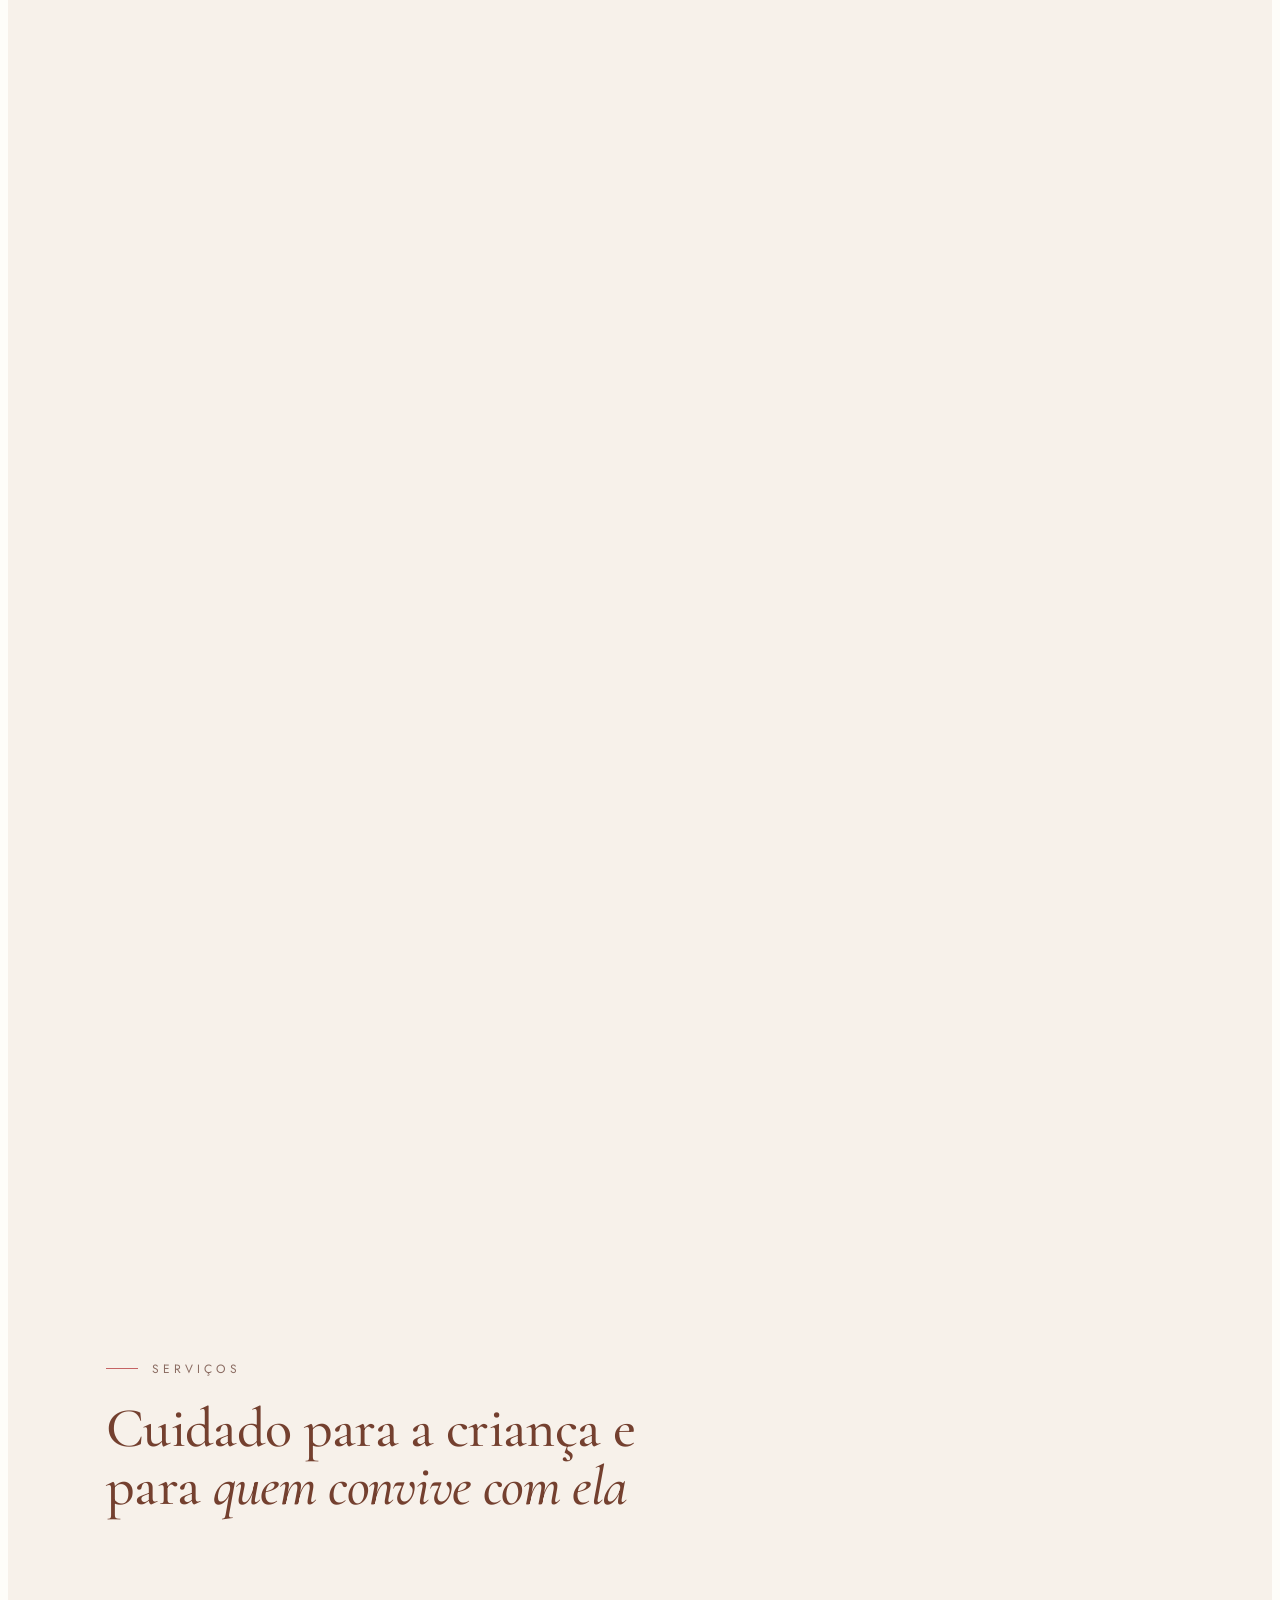
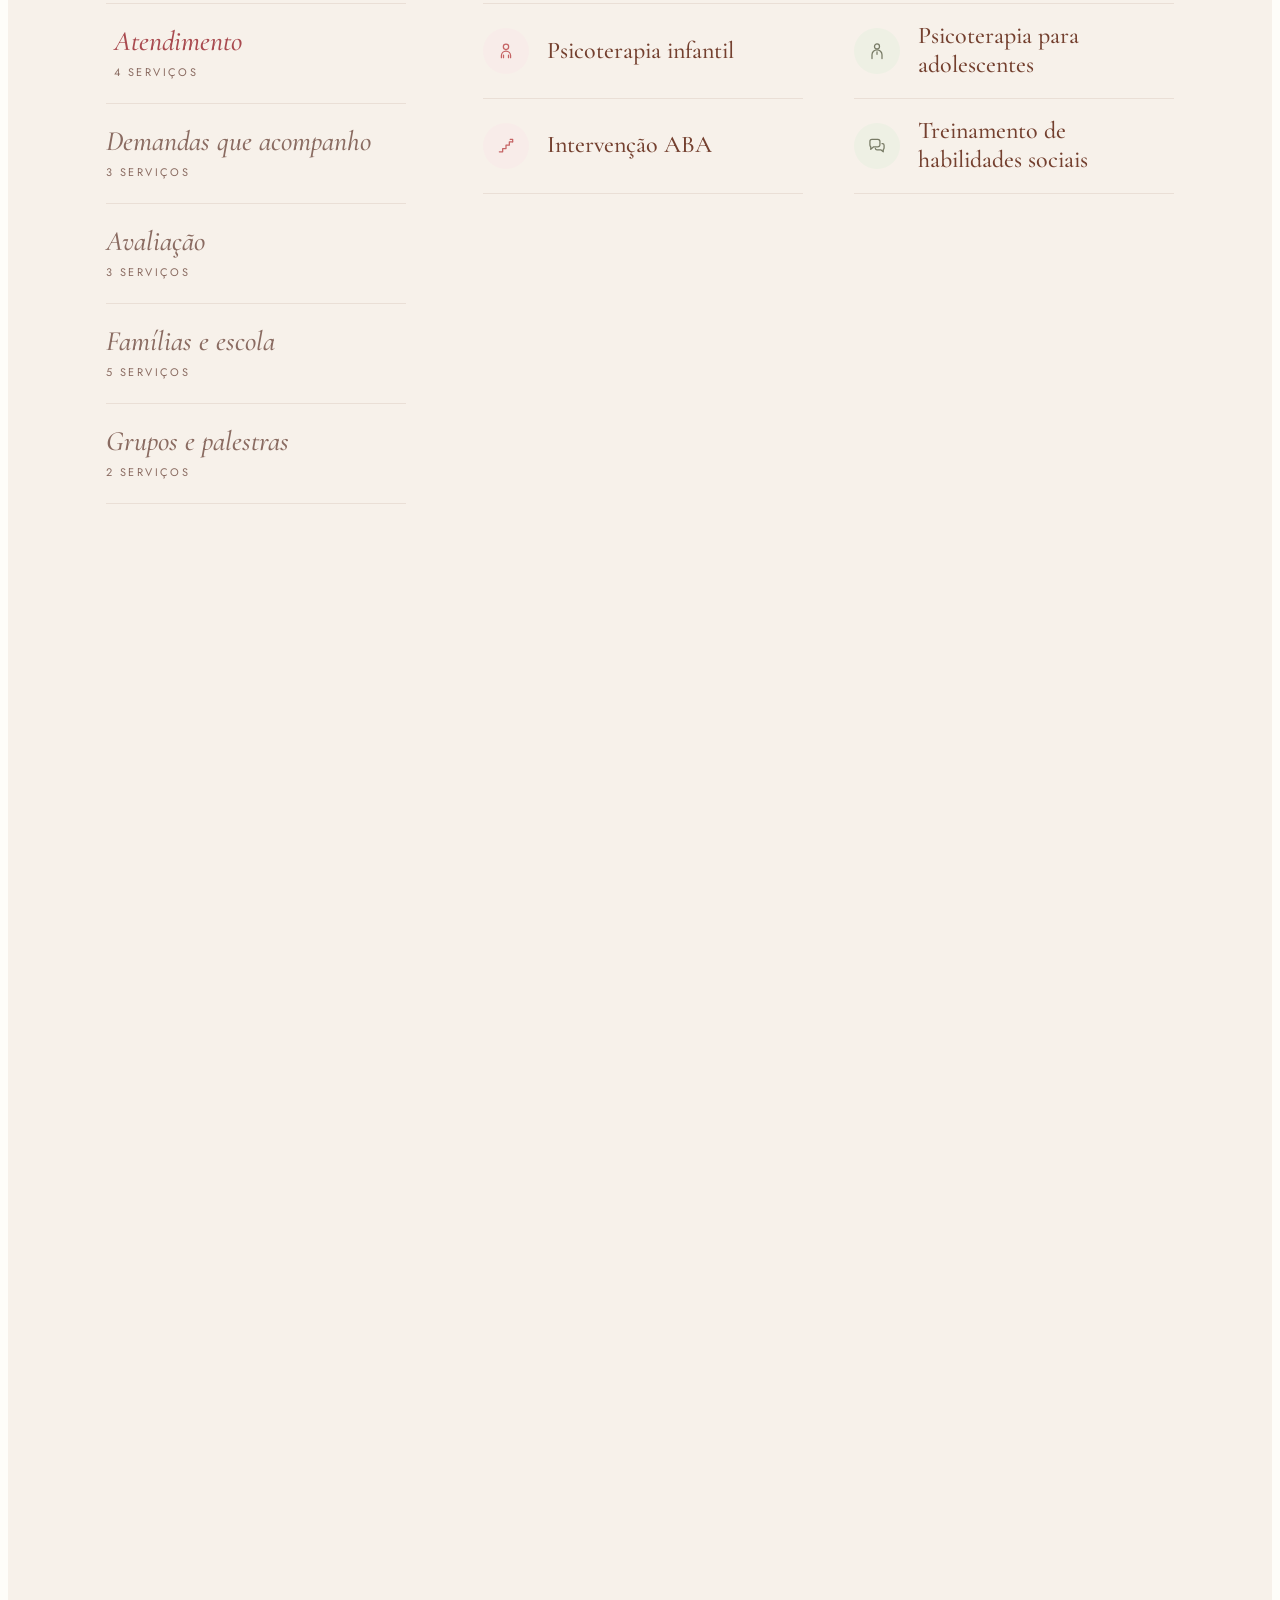
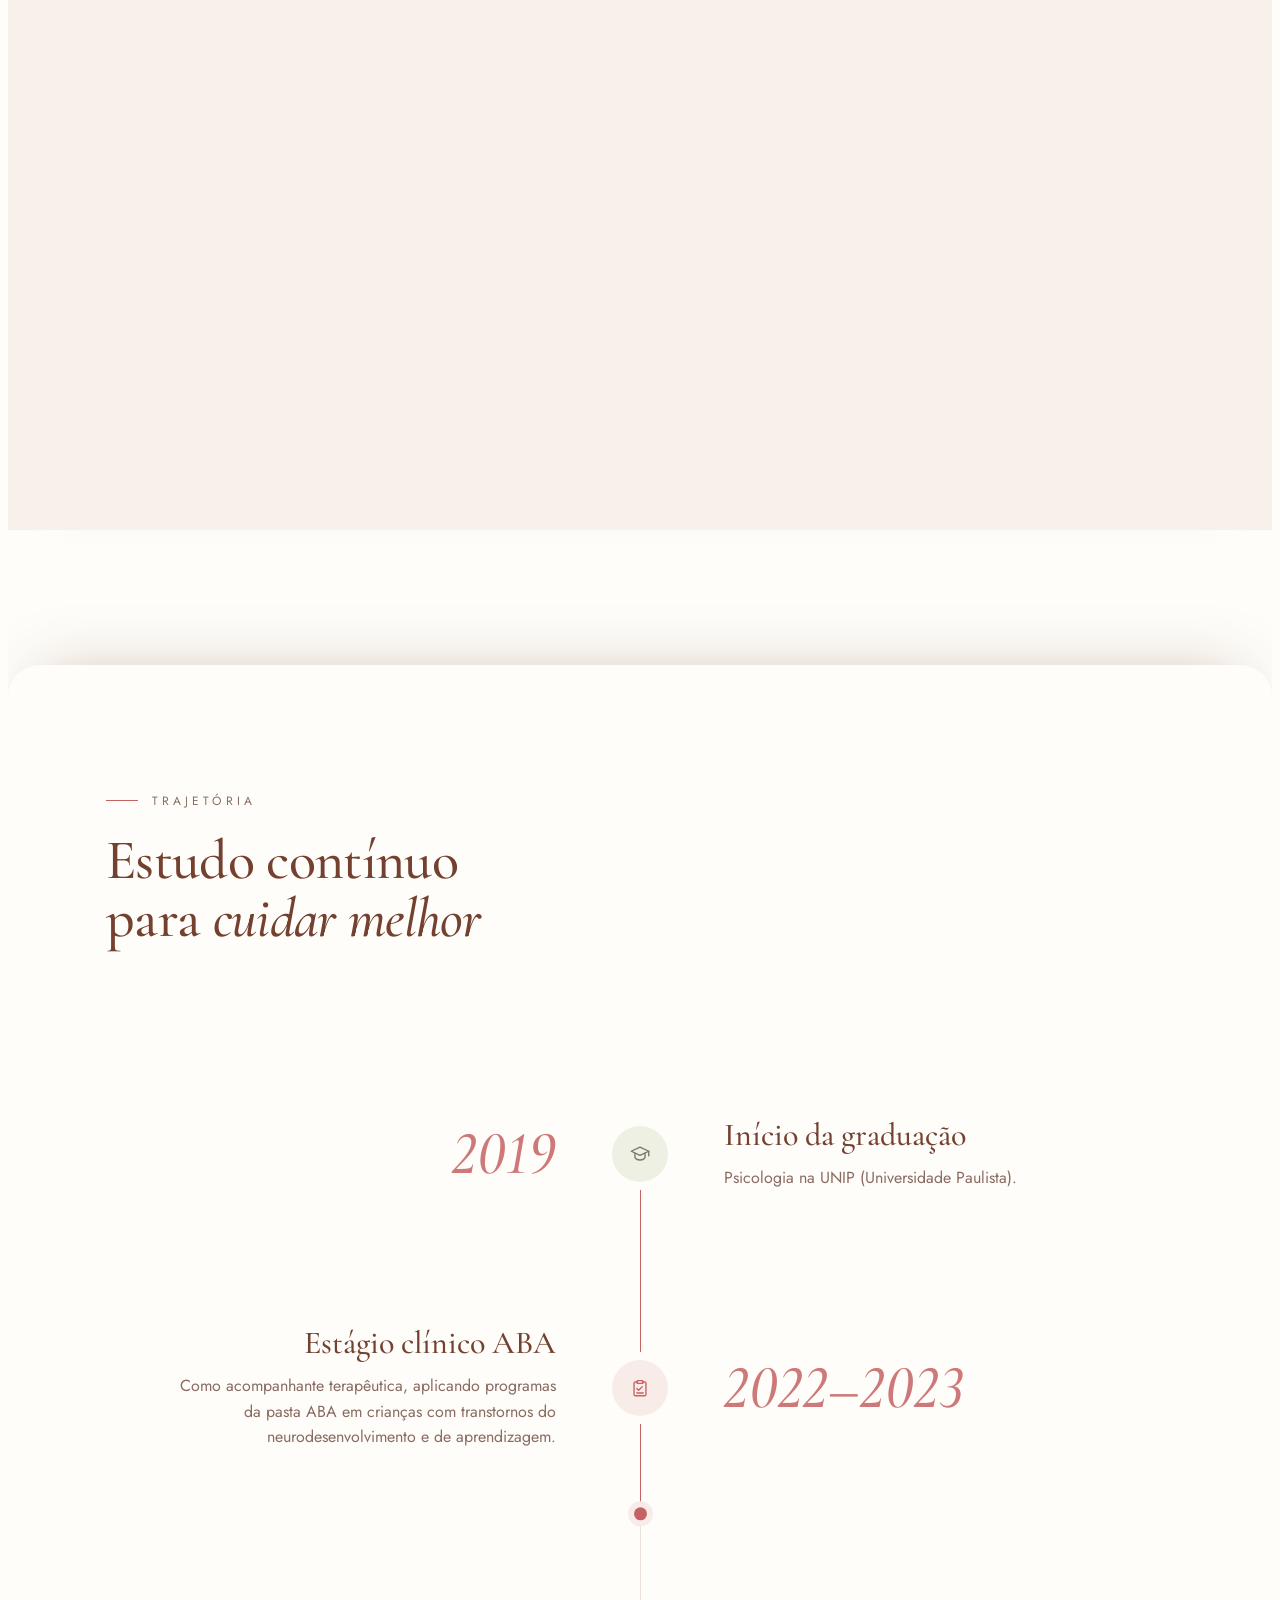
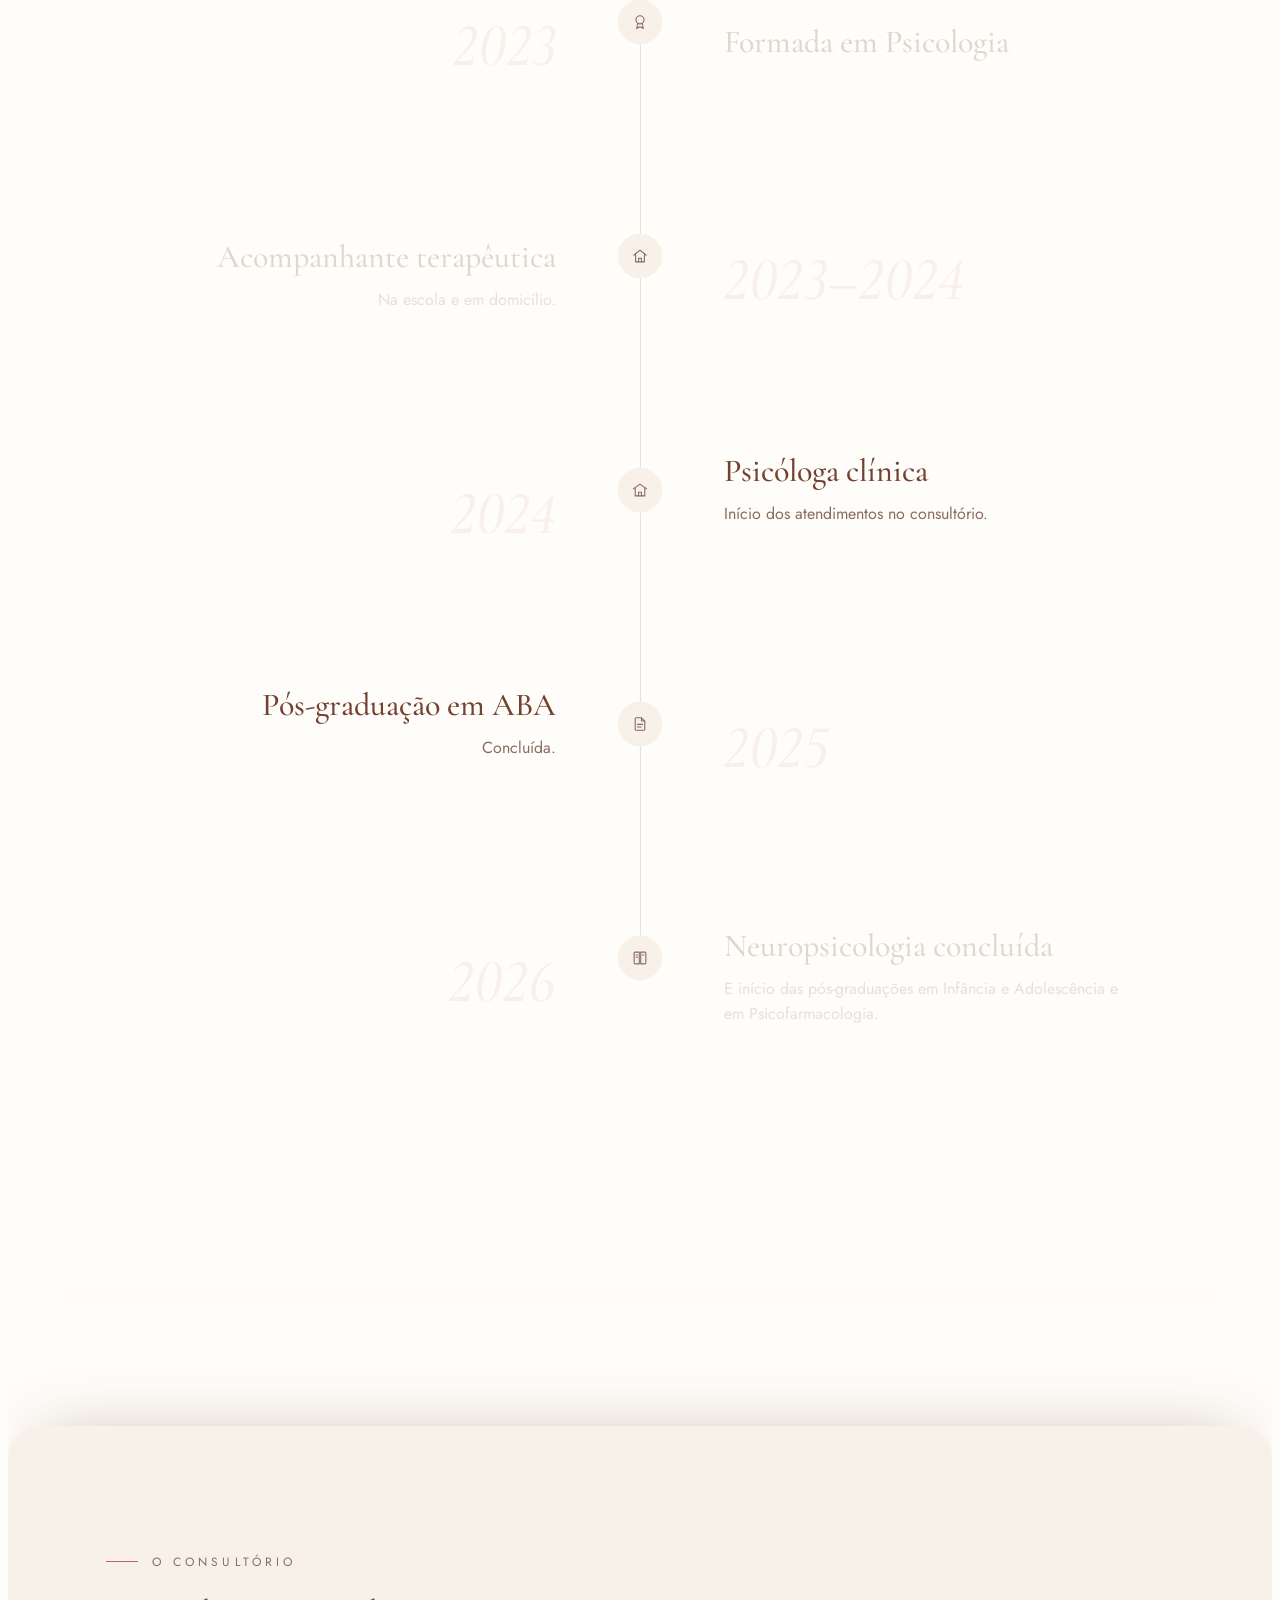
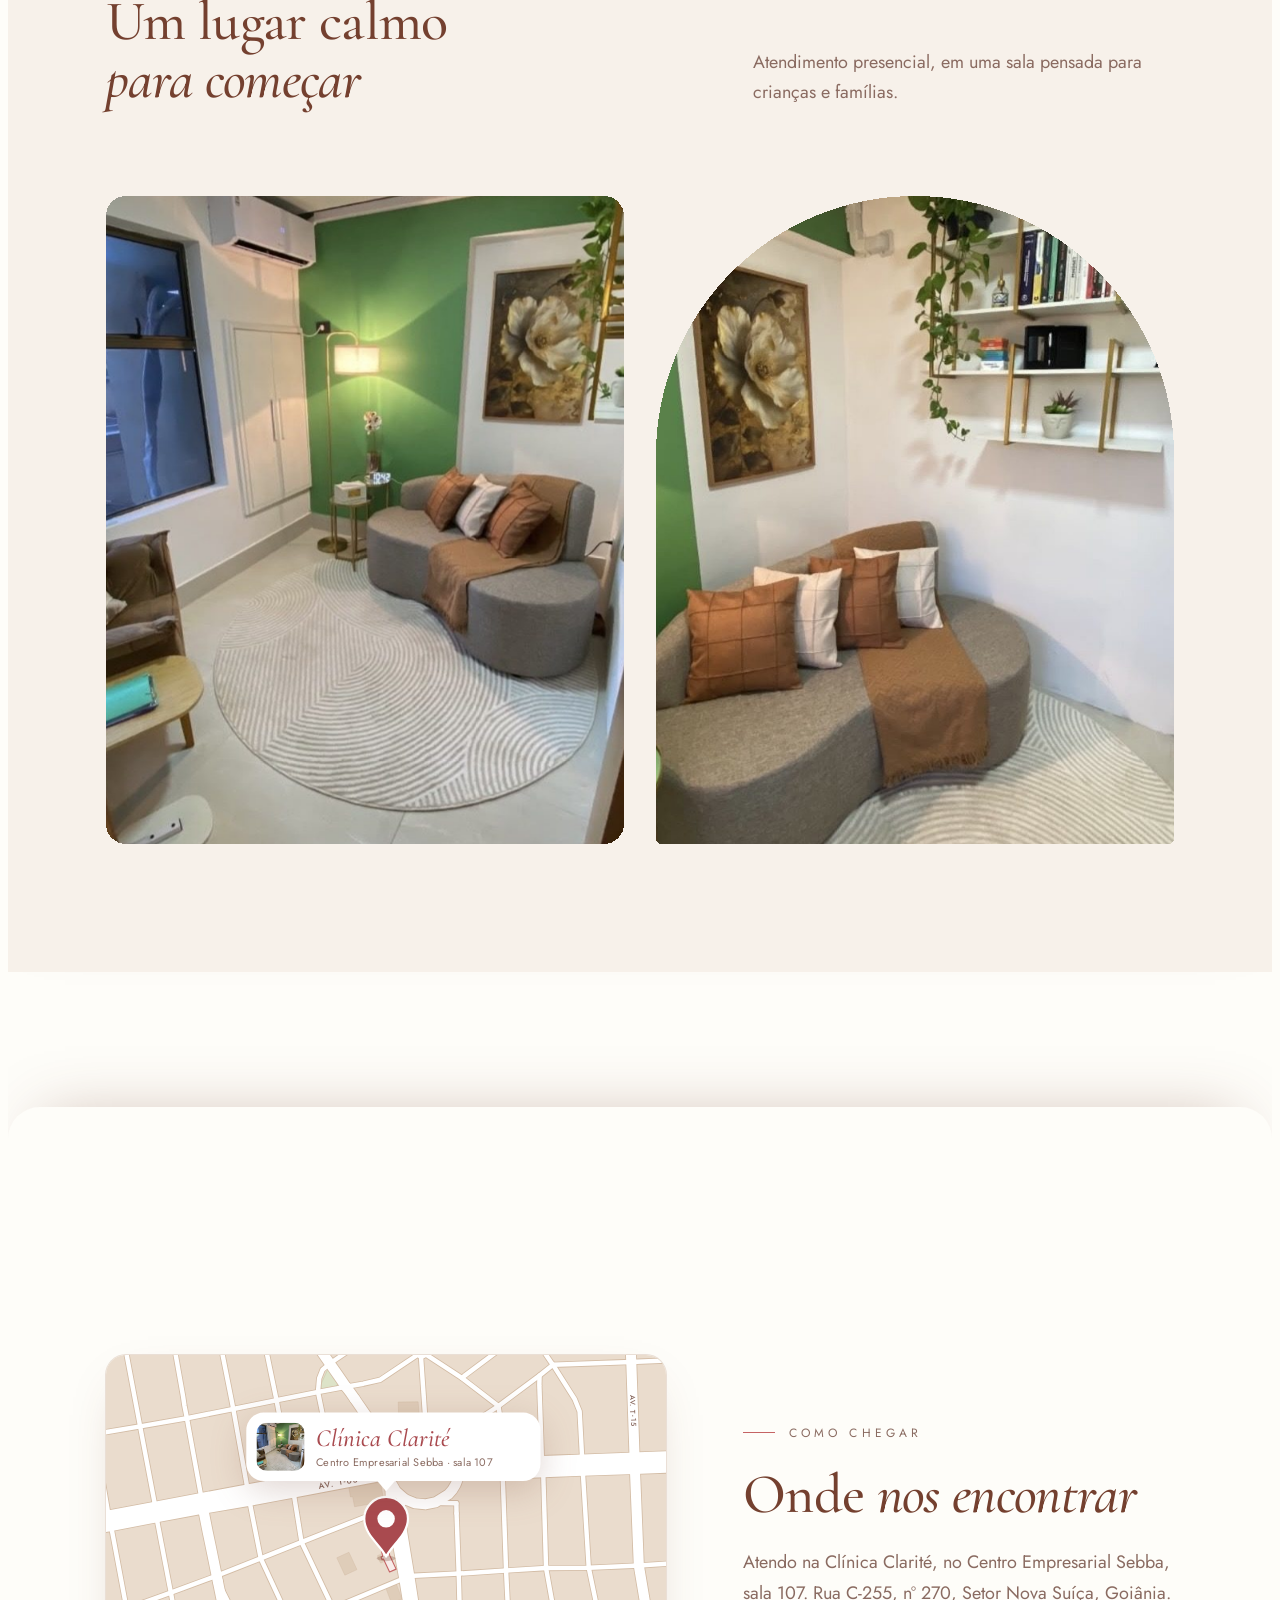
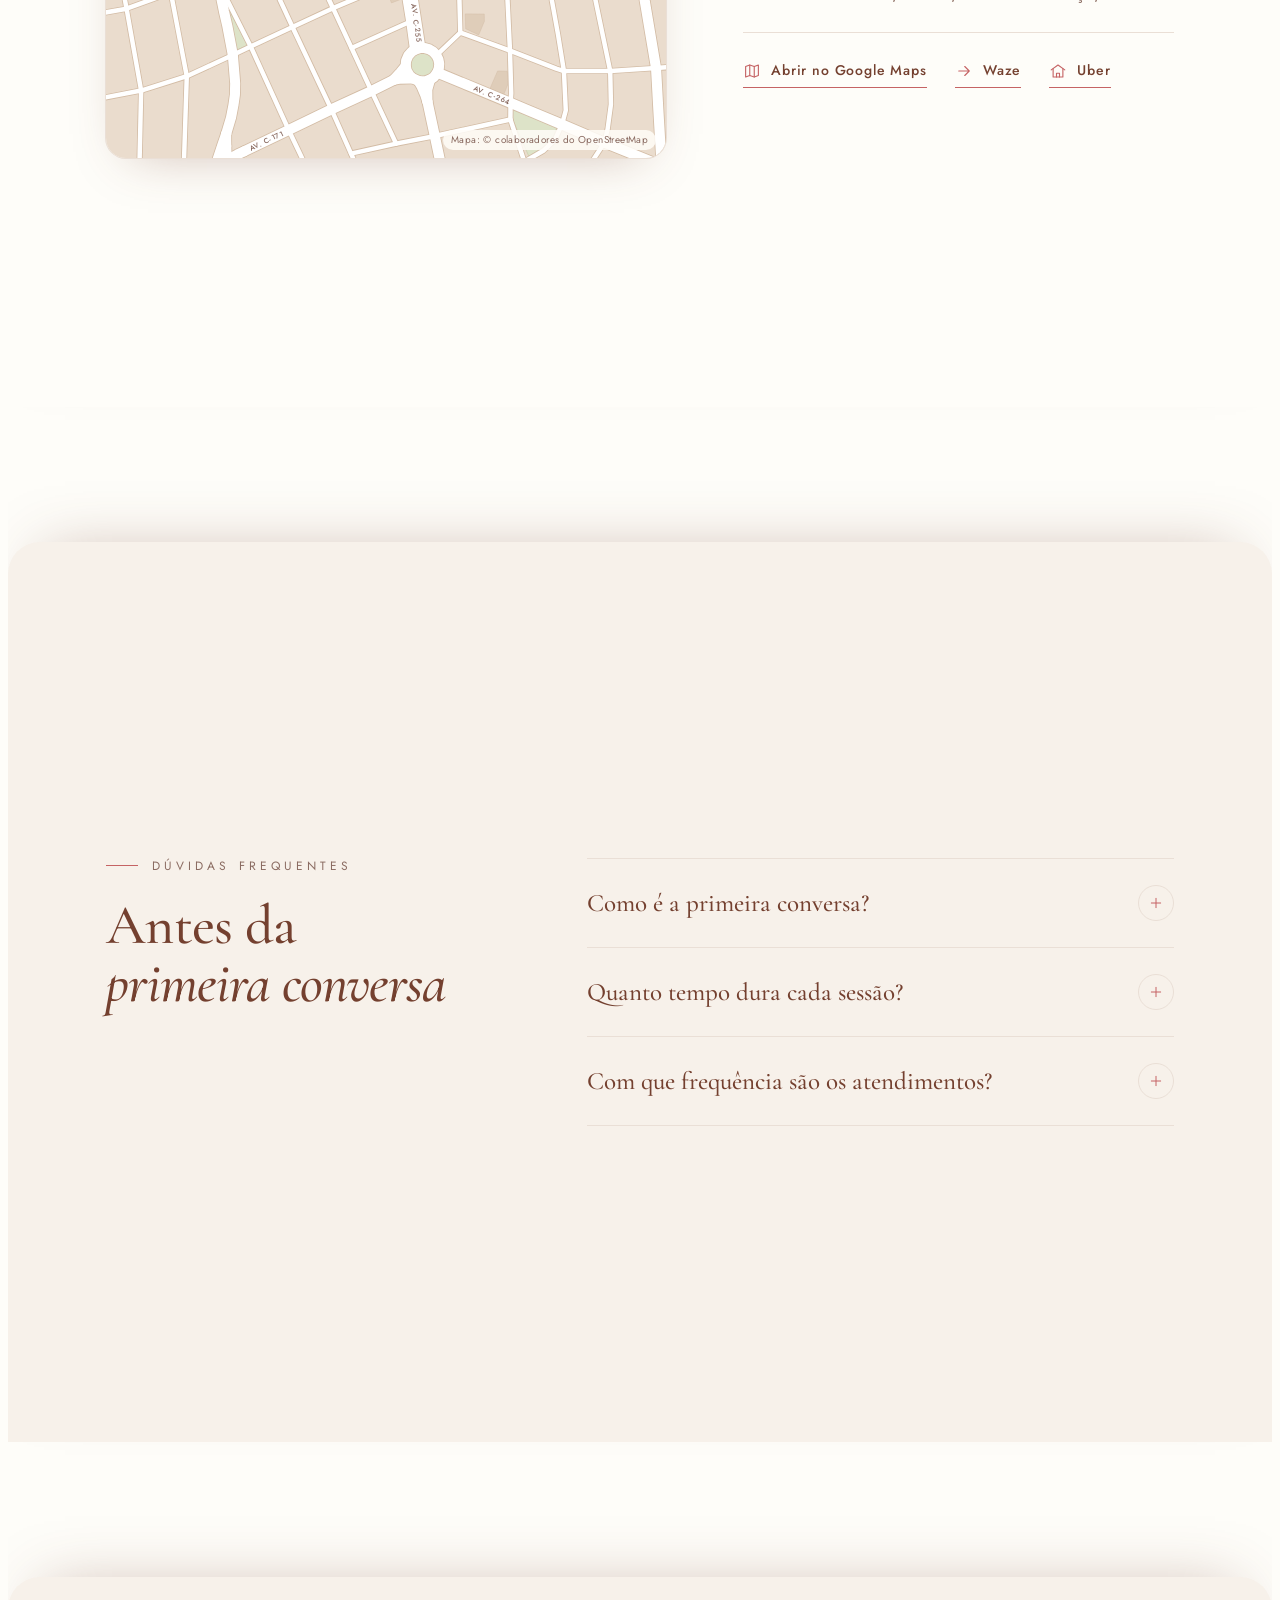
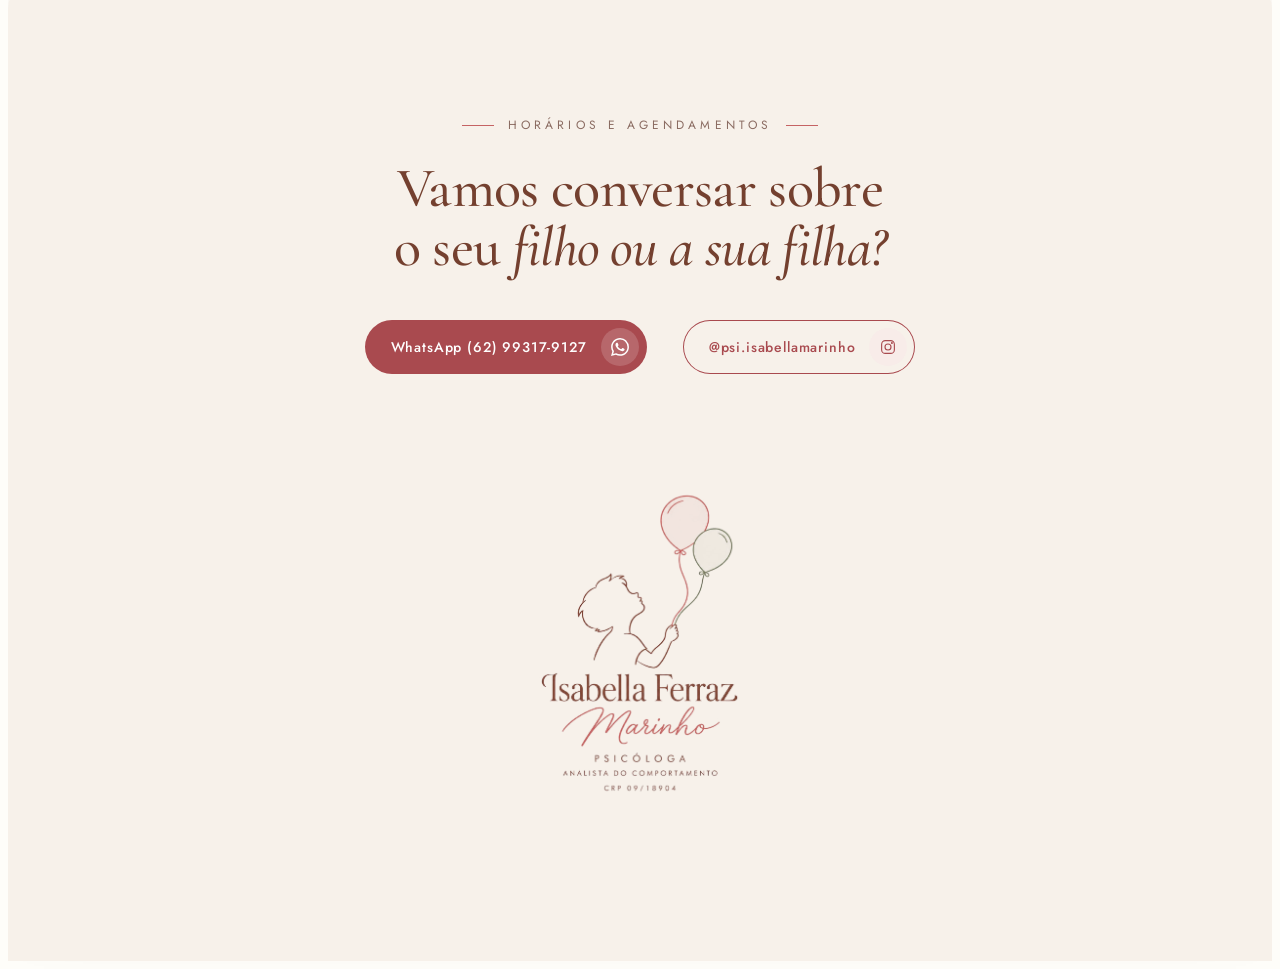
==== commit 49d9ed77: "Balões balançam com a rolagem Funciona em qualquer celular, sem pedir permissão de movimento.  Co-Au" ====
--- a/index.html
+++ b/index.html
@@ -450,7 +450,6 @@
 /* (2) fio com balõezinhos: um pouco mais largo para caber os balões */
 @media (min-width:1100px){.motion .fio{width:40px}}
 
-
 </style>
 
 <script>document.documentElement.lang='pt-BR';if(!matchMedia('(prefers-reduced-motion: reduce)').matches&&'IntersectionObserver' in window)document.documentElement.classList.add('motion')</script>
@@ -979,6 +978,16 @@
     if (Math.abs(novo - inclina) > 0.02) { inclina = novo; acordarMolas(); }
   });
 
+  // a rolagem também empurra os balões: rolar rápido faz eles ficarem para trás e balançarem
+  let ultY = scrollY;
+  addEventListener('scroll', () => {
+    const dy = scrollY - ultY;
+    ultY = scrollY;
+    if (Math.abs(dy) < 1) return;
+    molas.forEach((b, i) => { b.vel += clamp(dy * 0.03, -1.6, 1.6) * (i % 2 ? 1 : -1); });
+    acordarMolas();
+  }, { passive: true });
+
   // o logo do início começa a se desenhar assim que a página abre
   $$('.logo-anim').forEach((el) => el.classList.add('desenhar'));
 
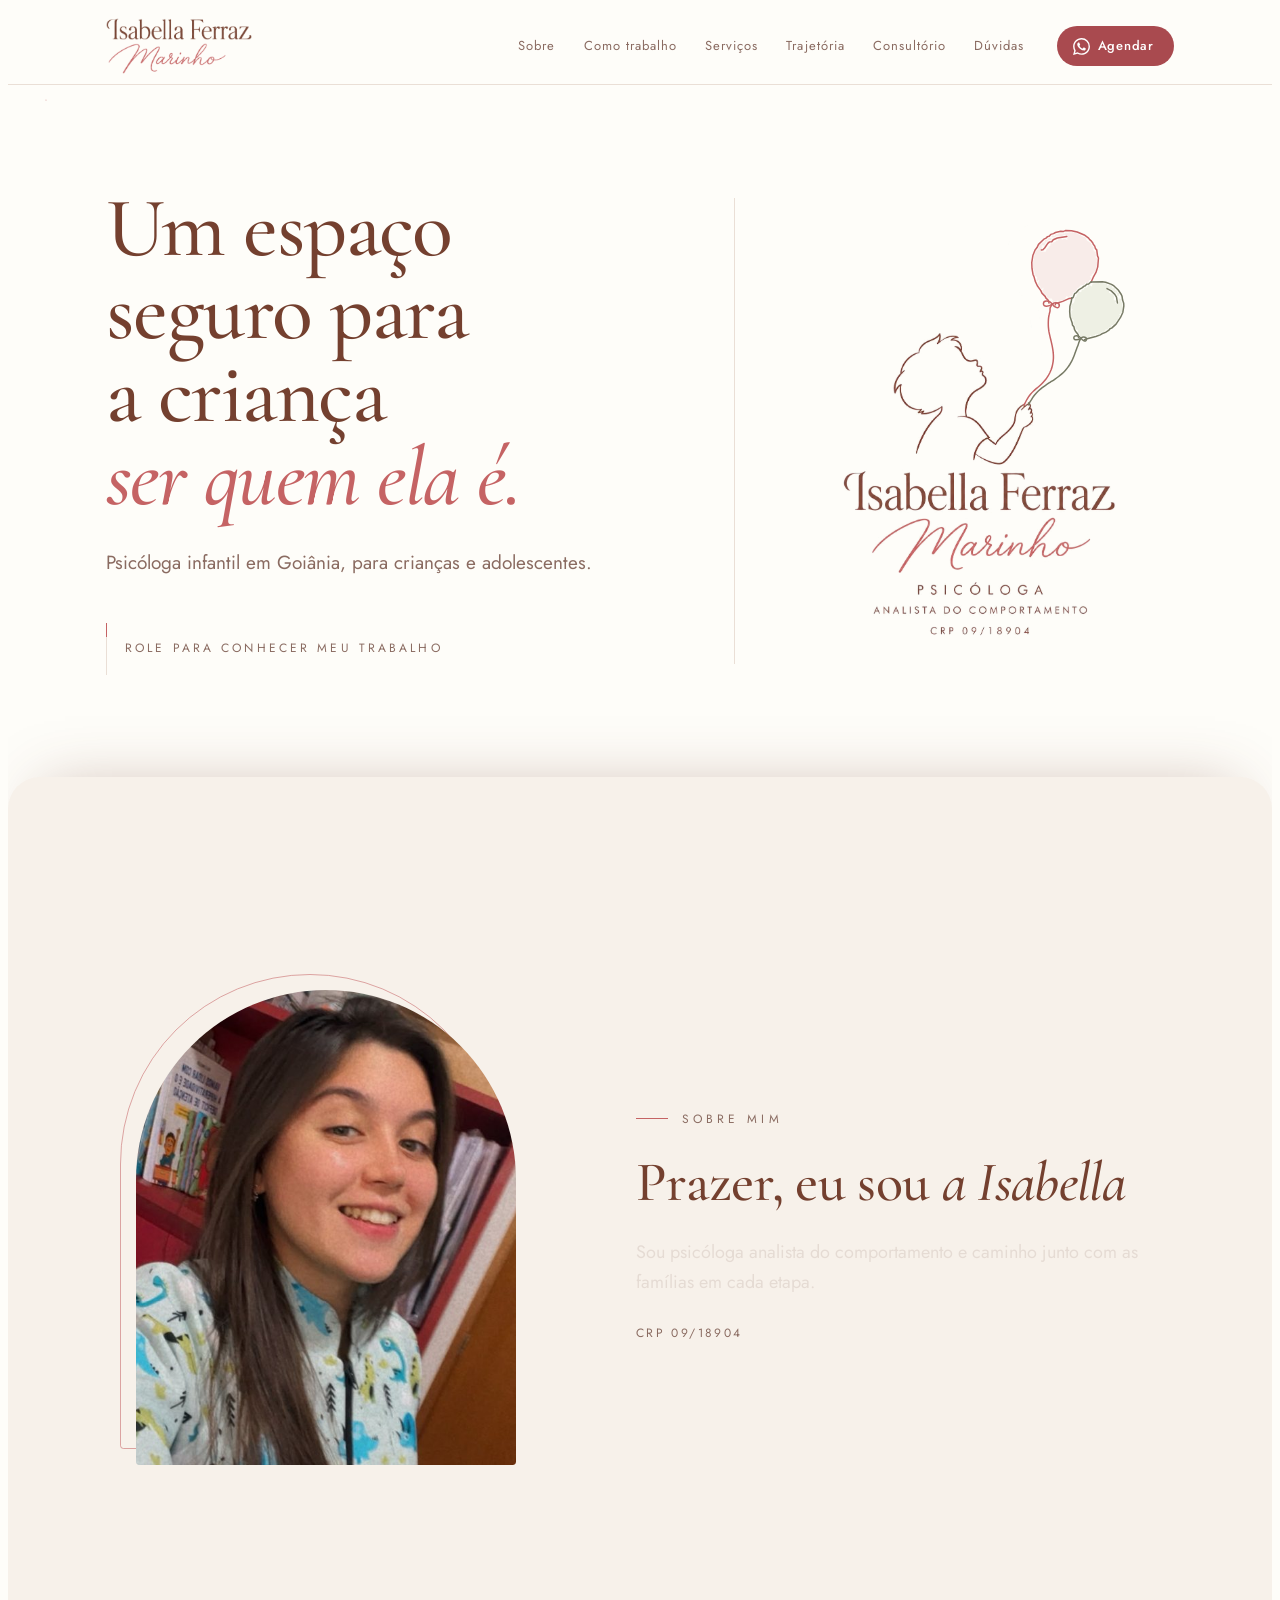
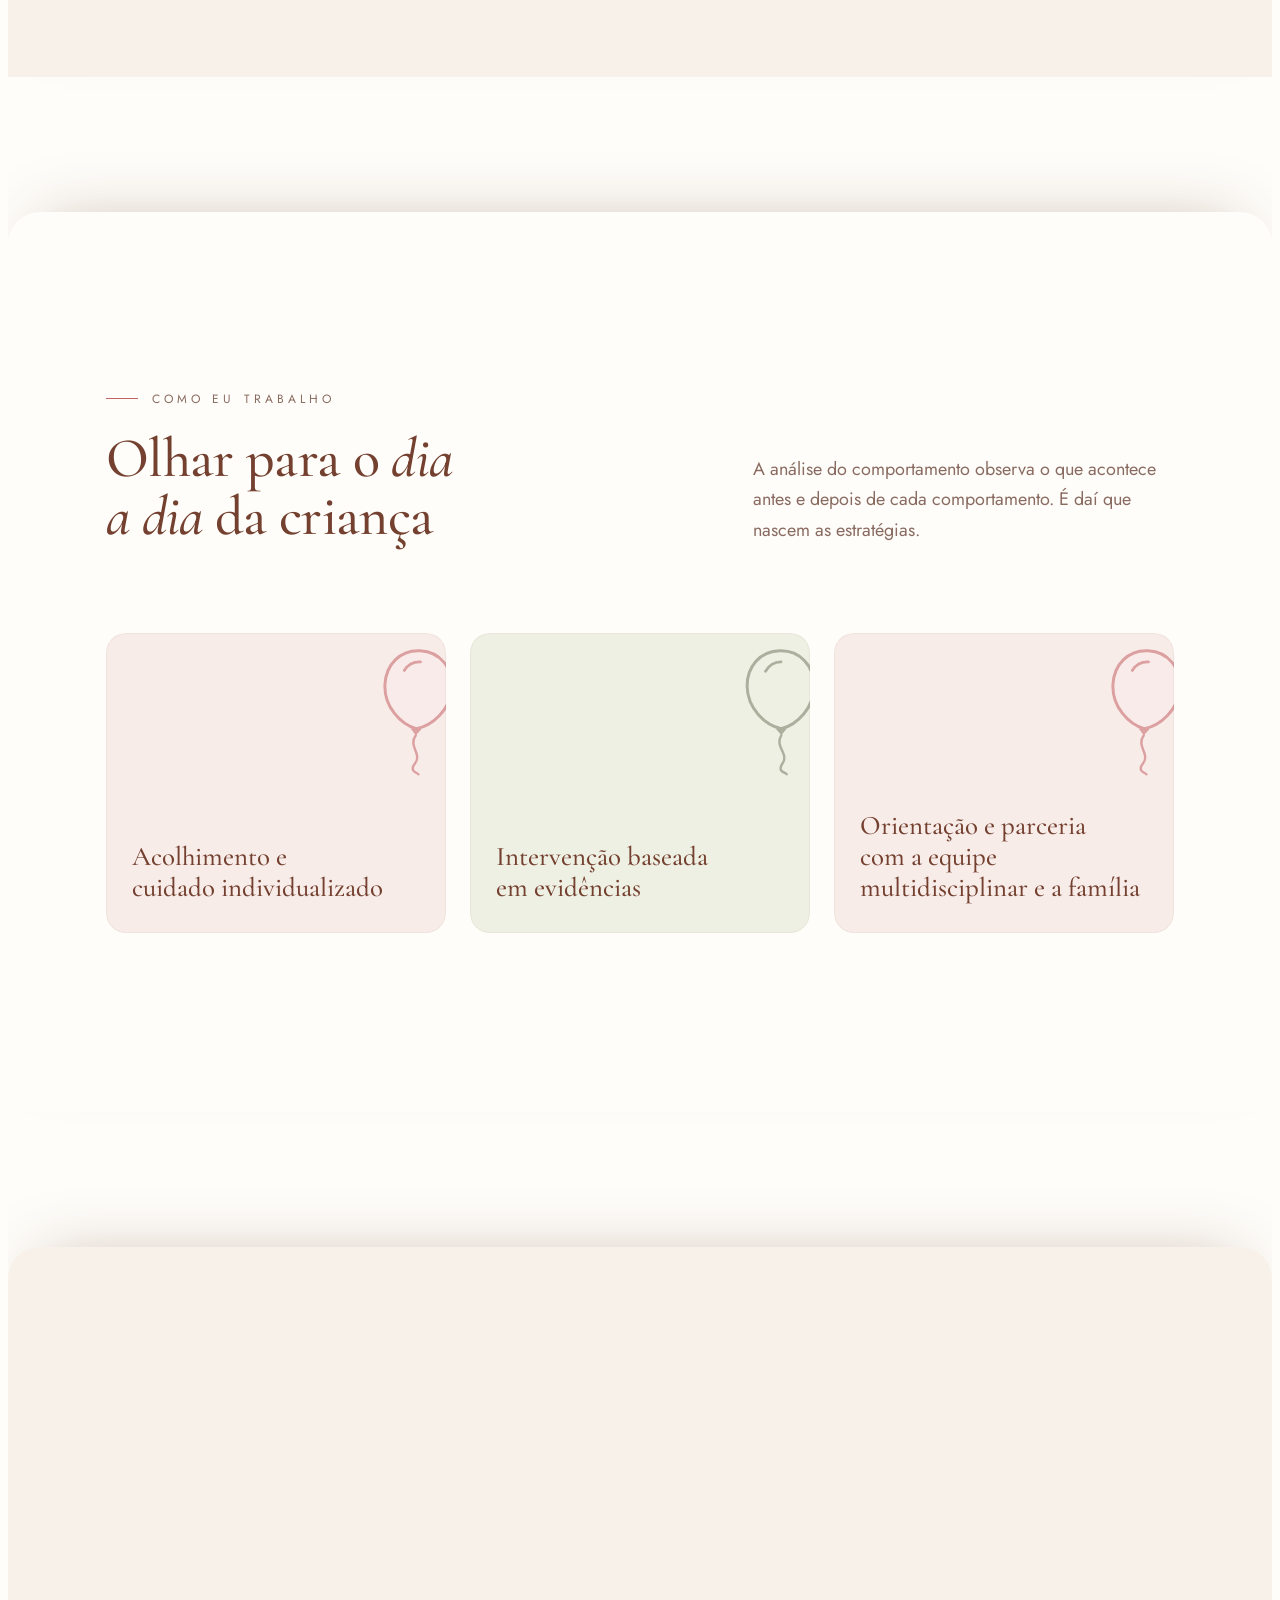
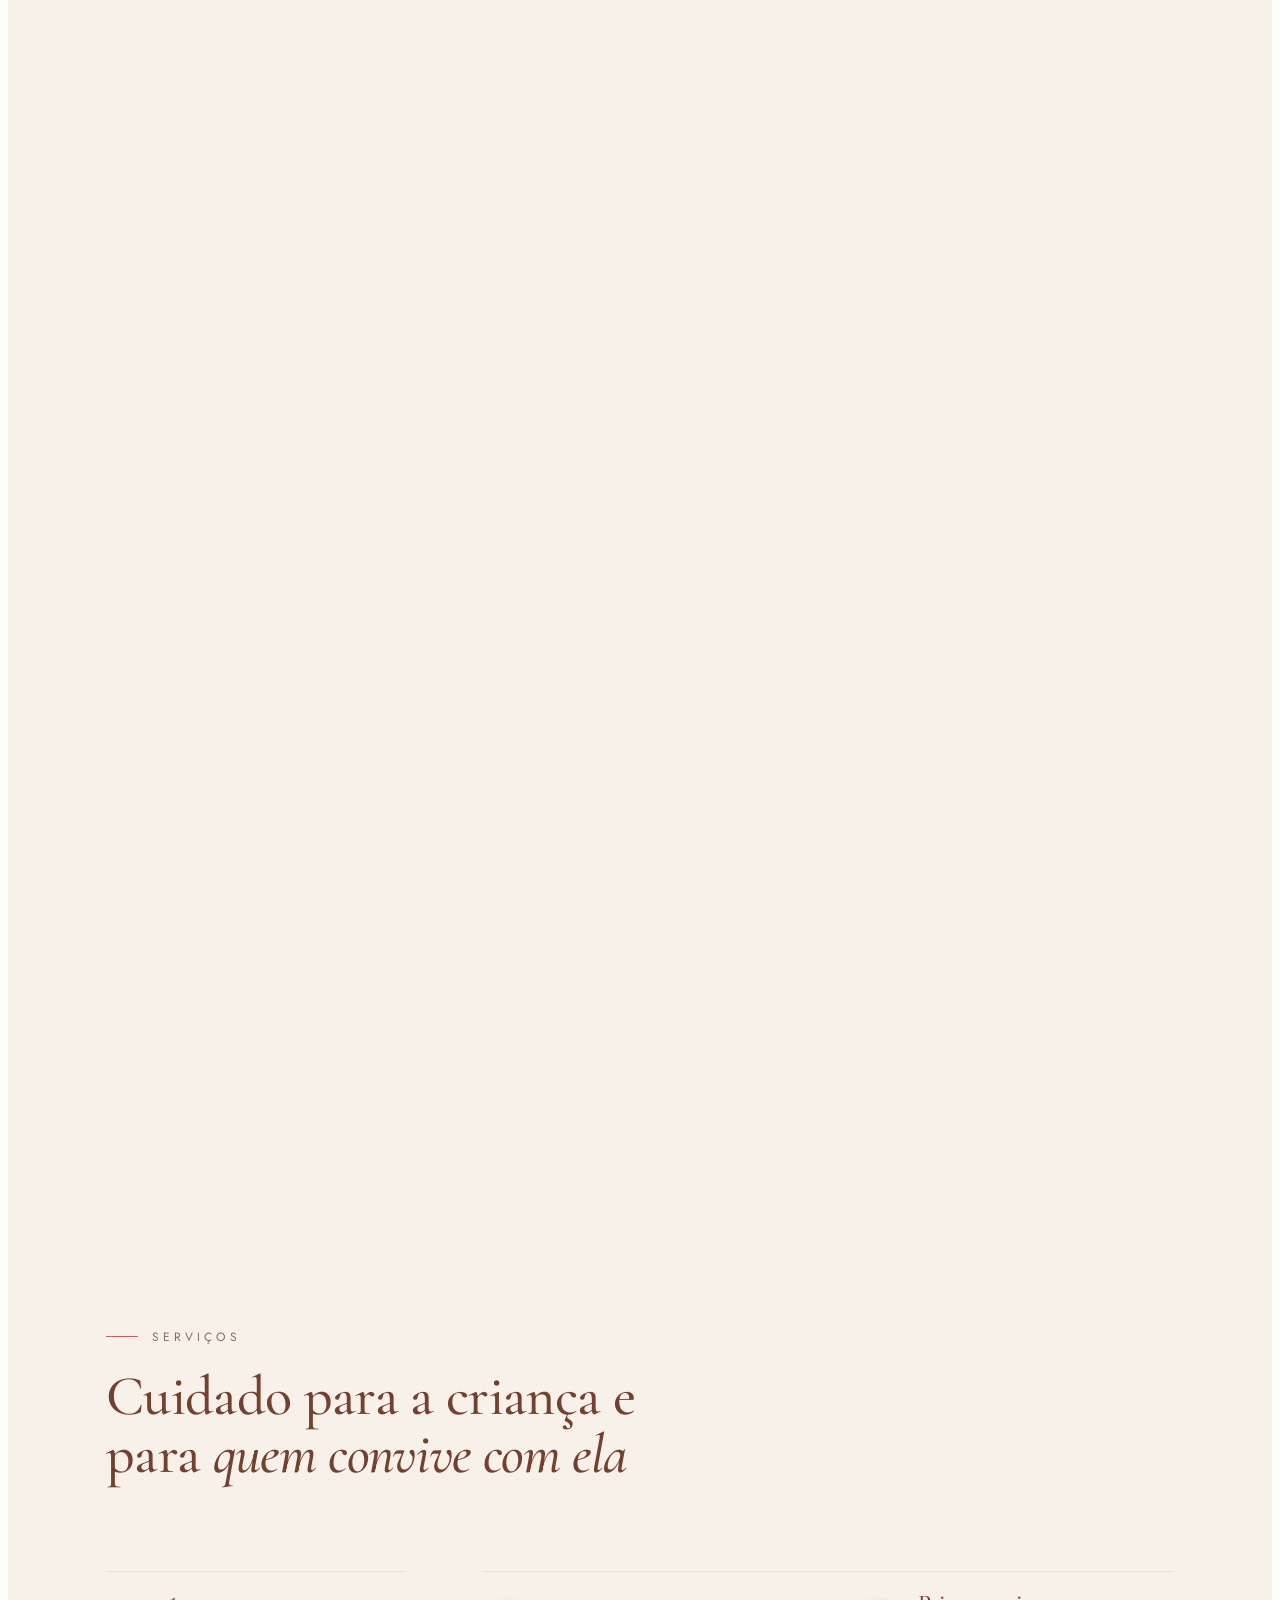
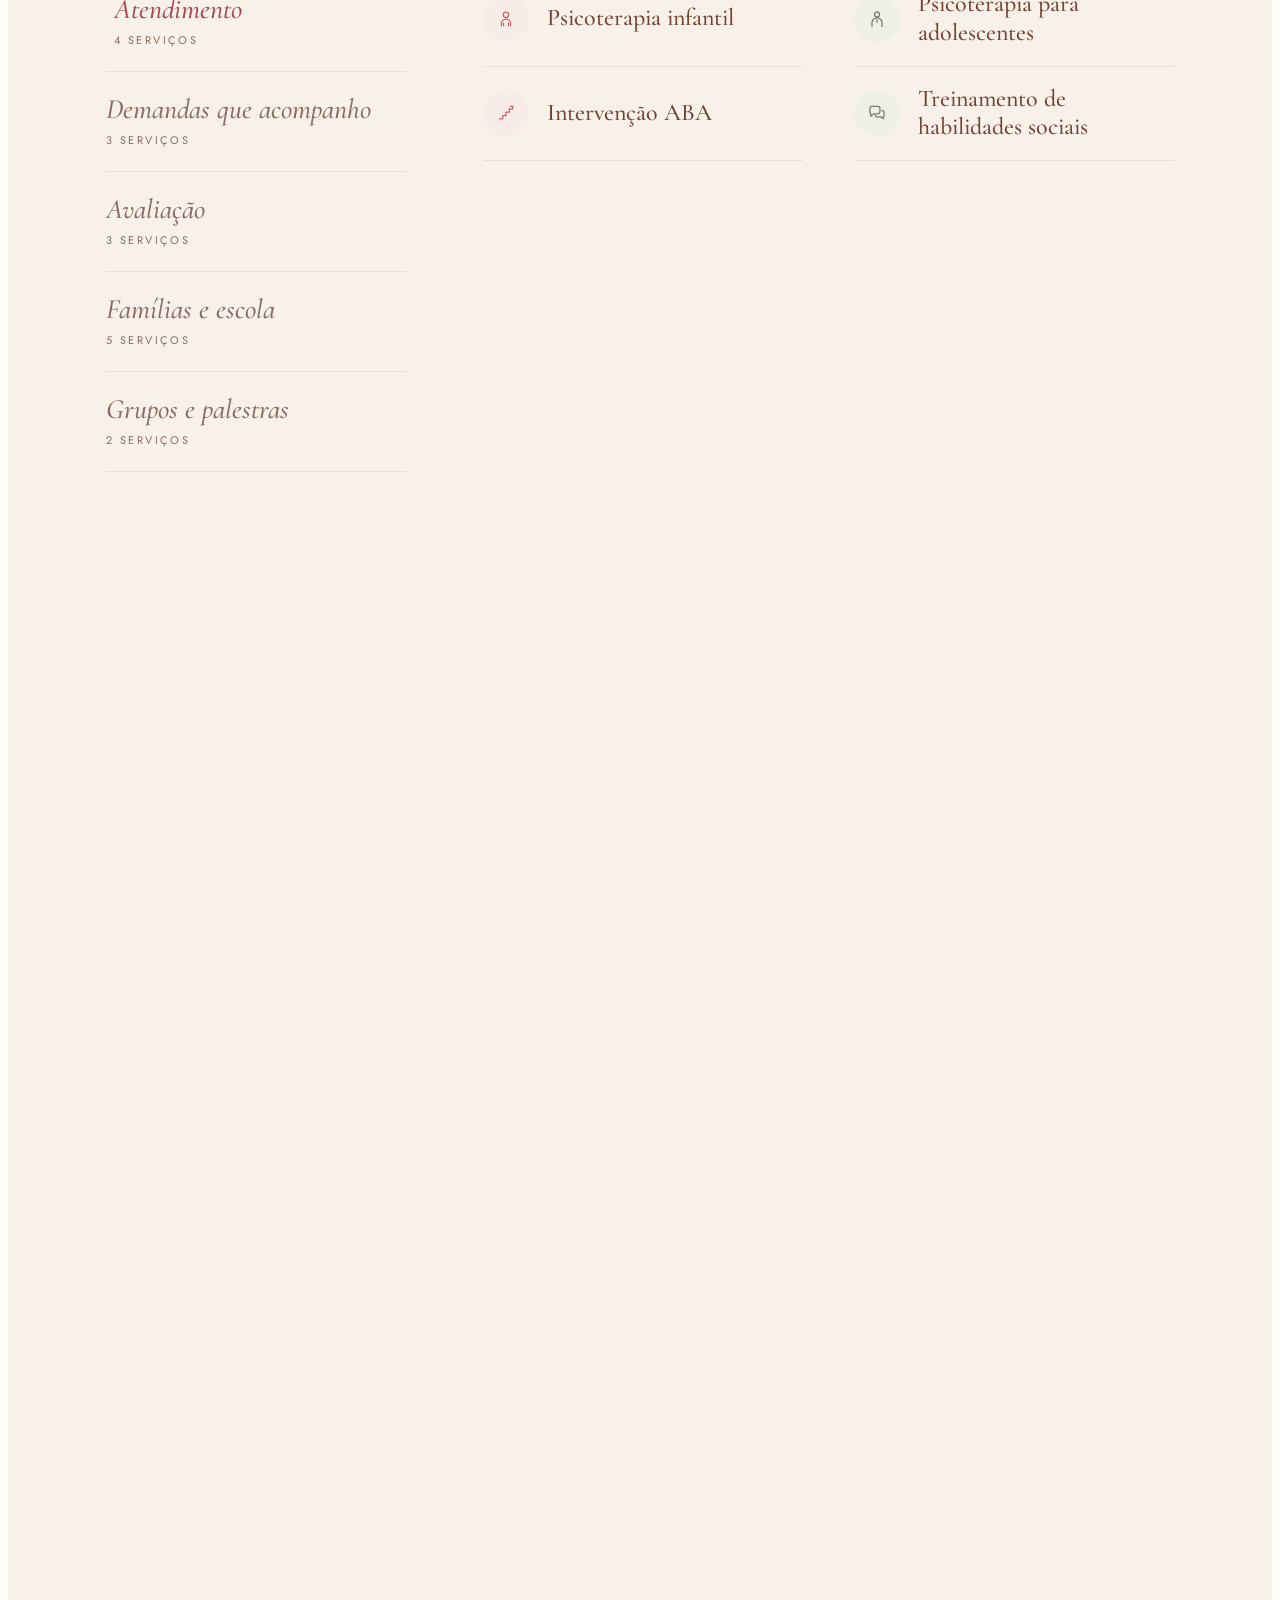
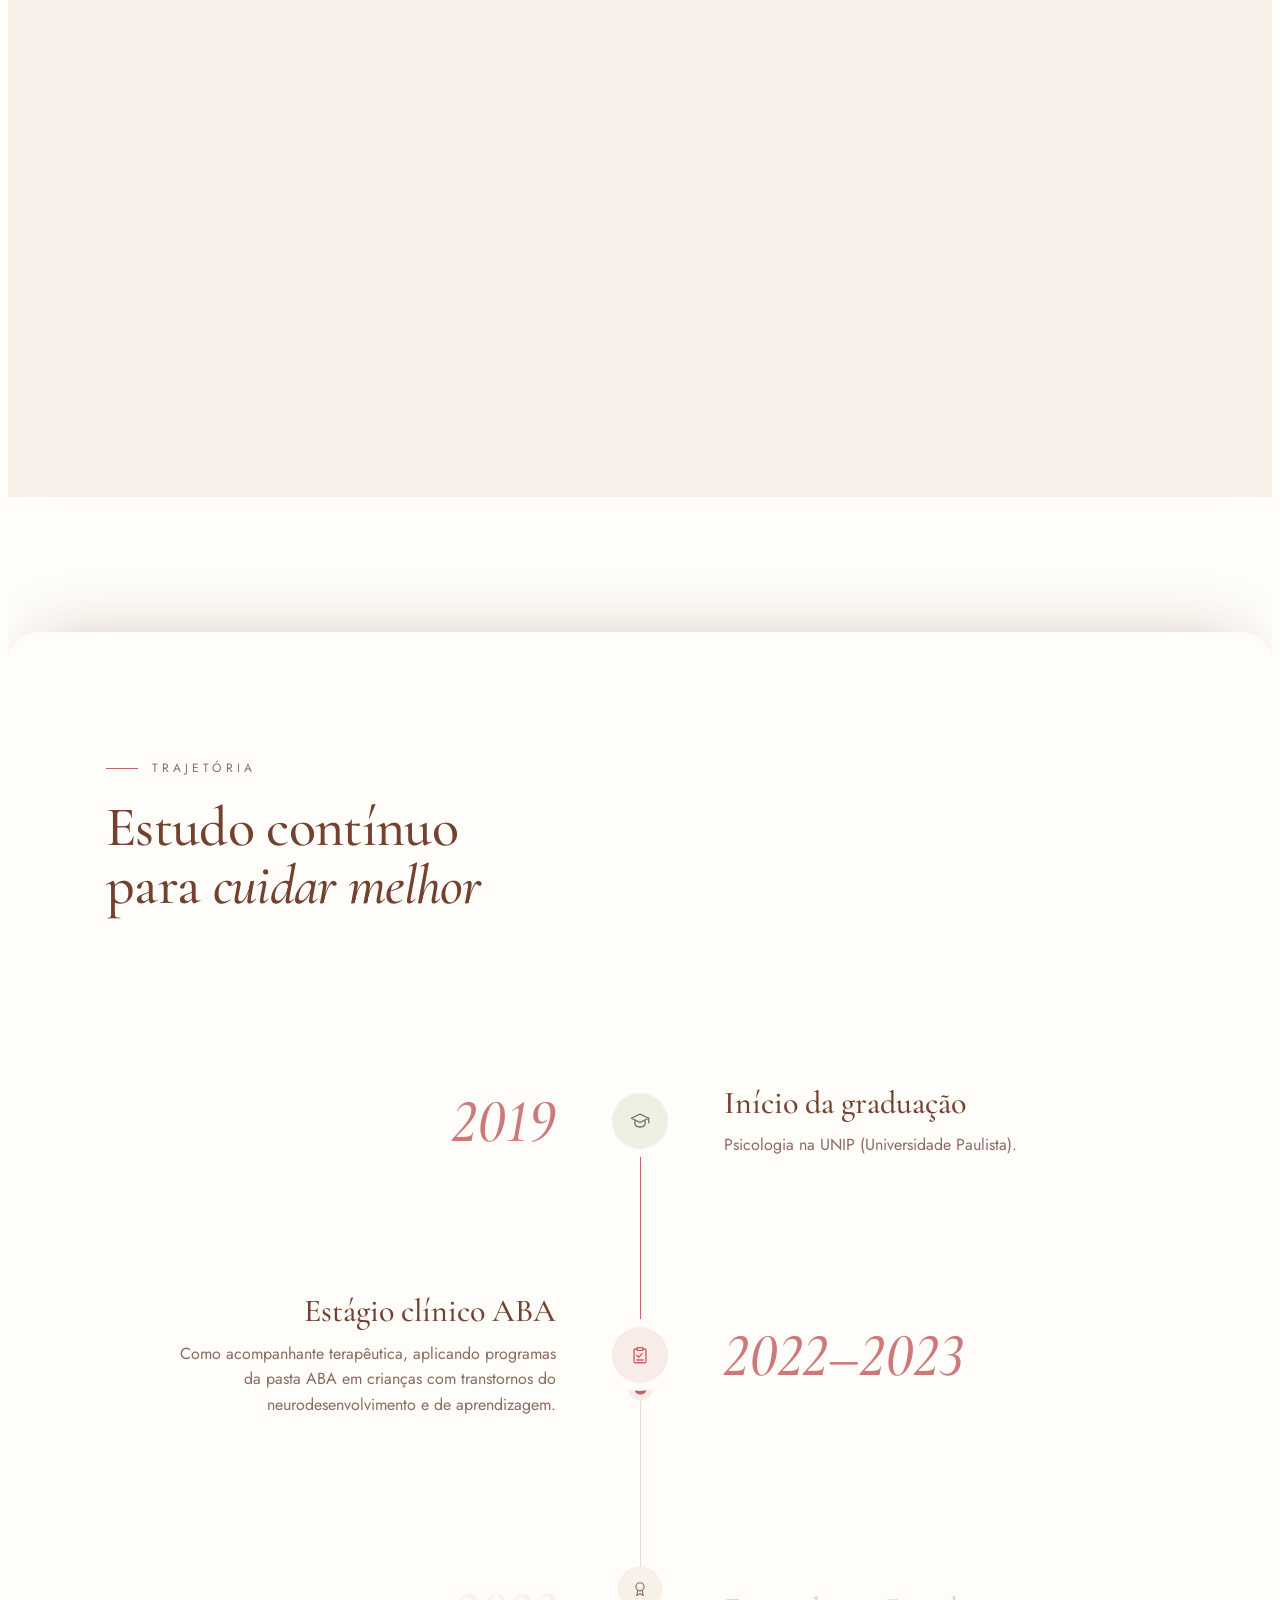
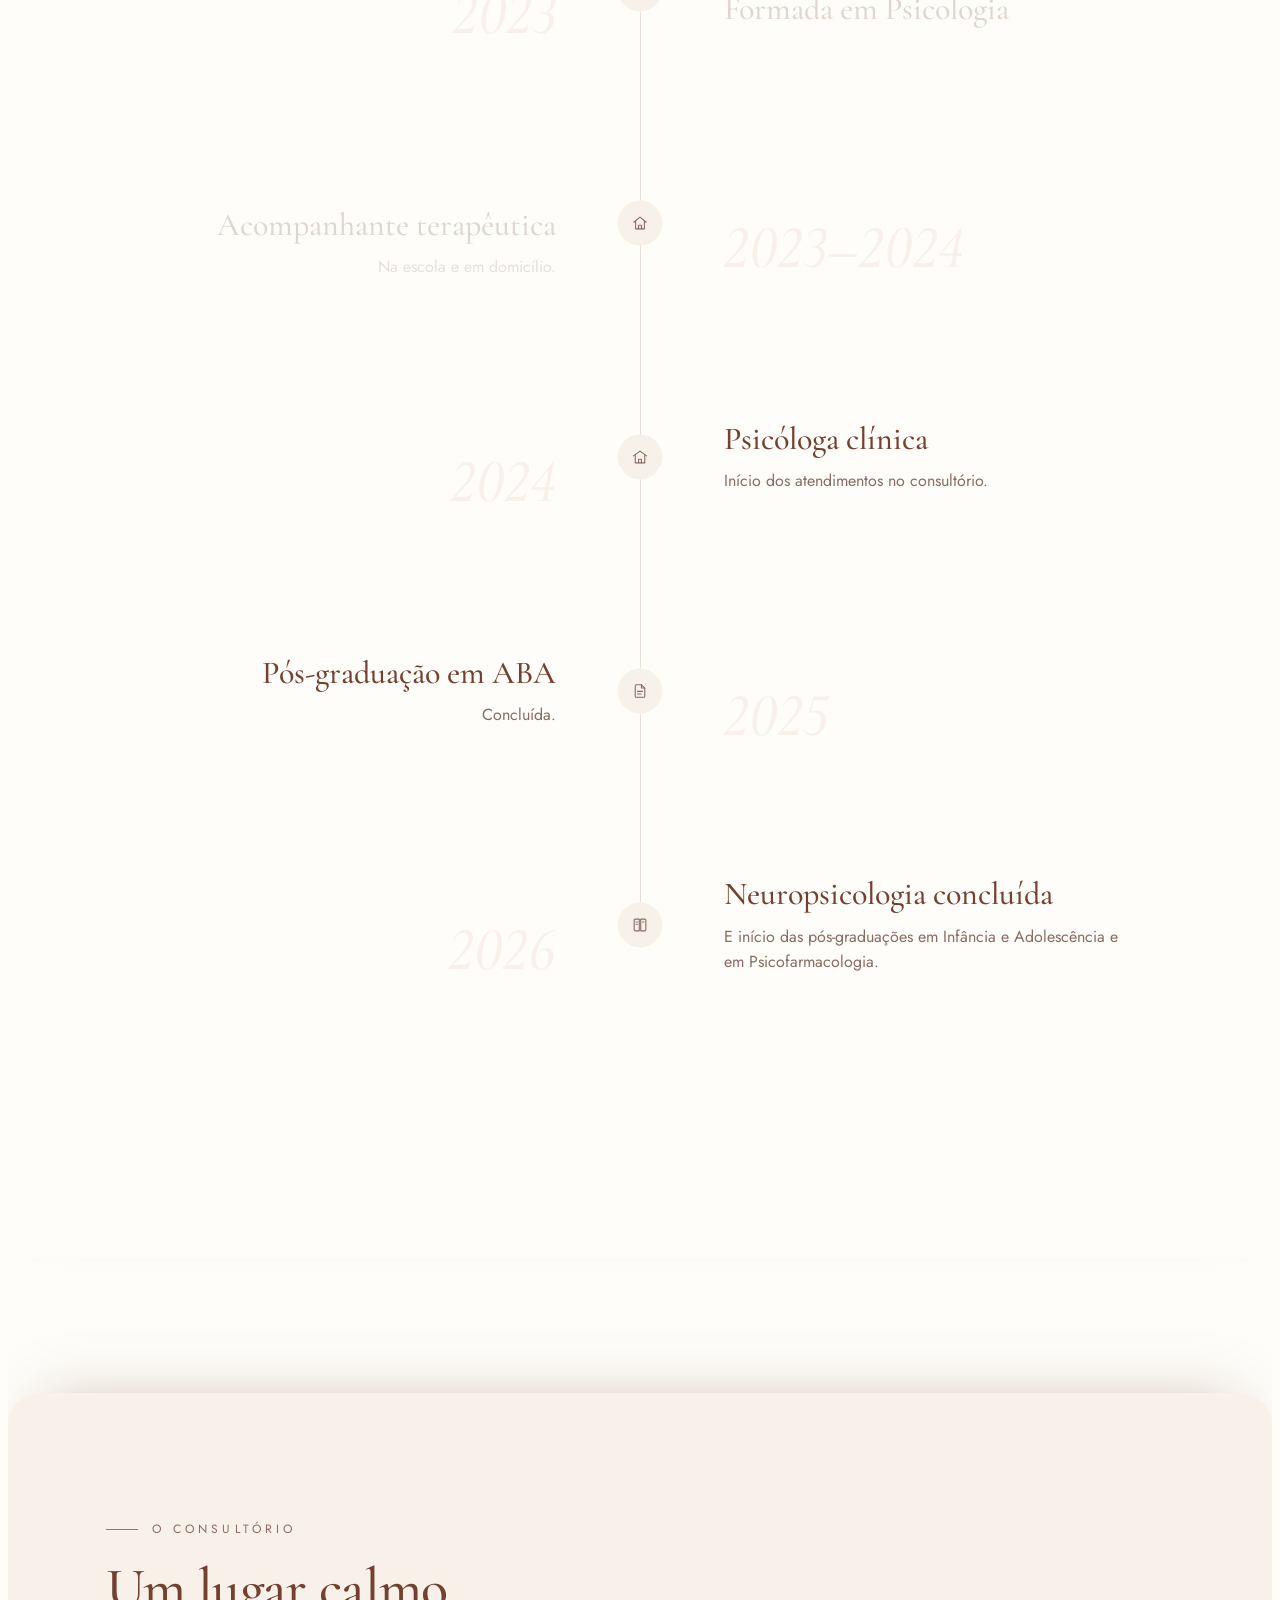
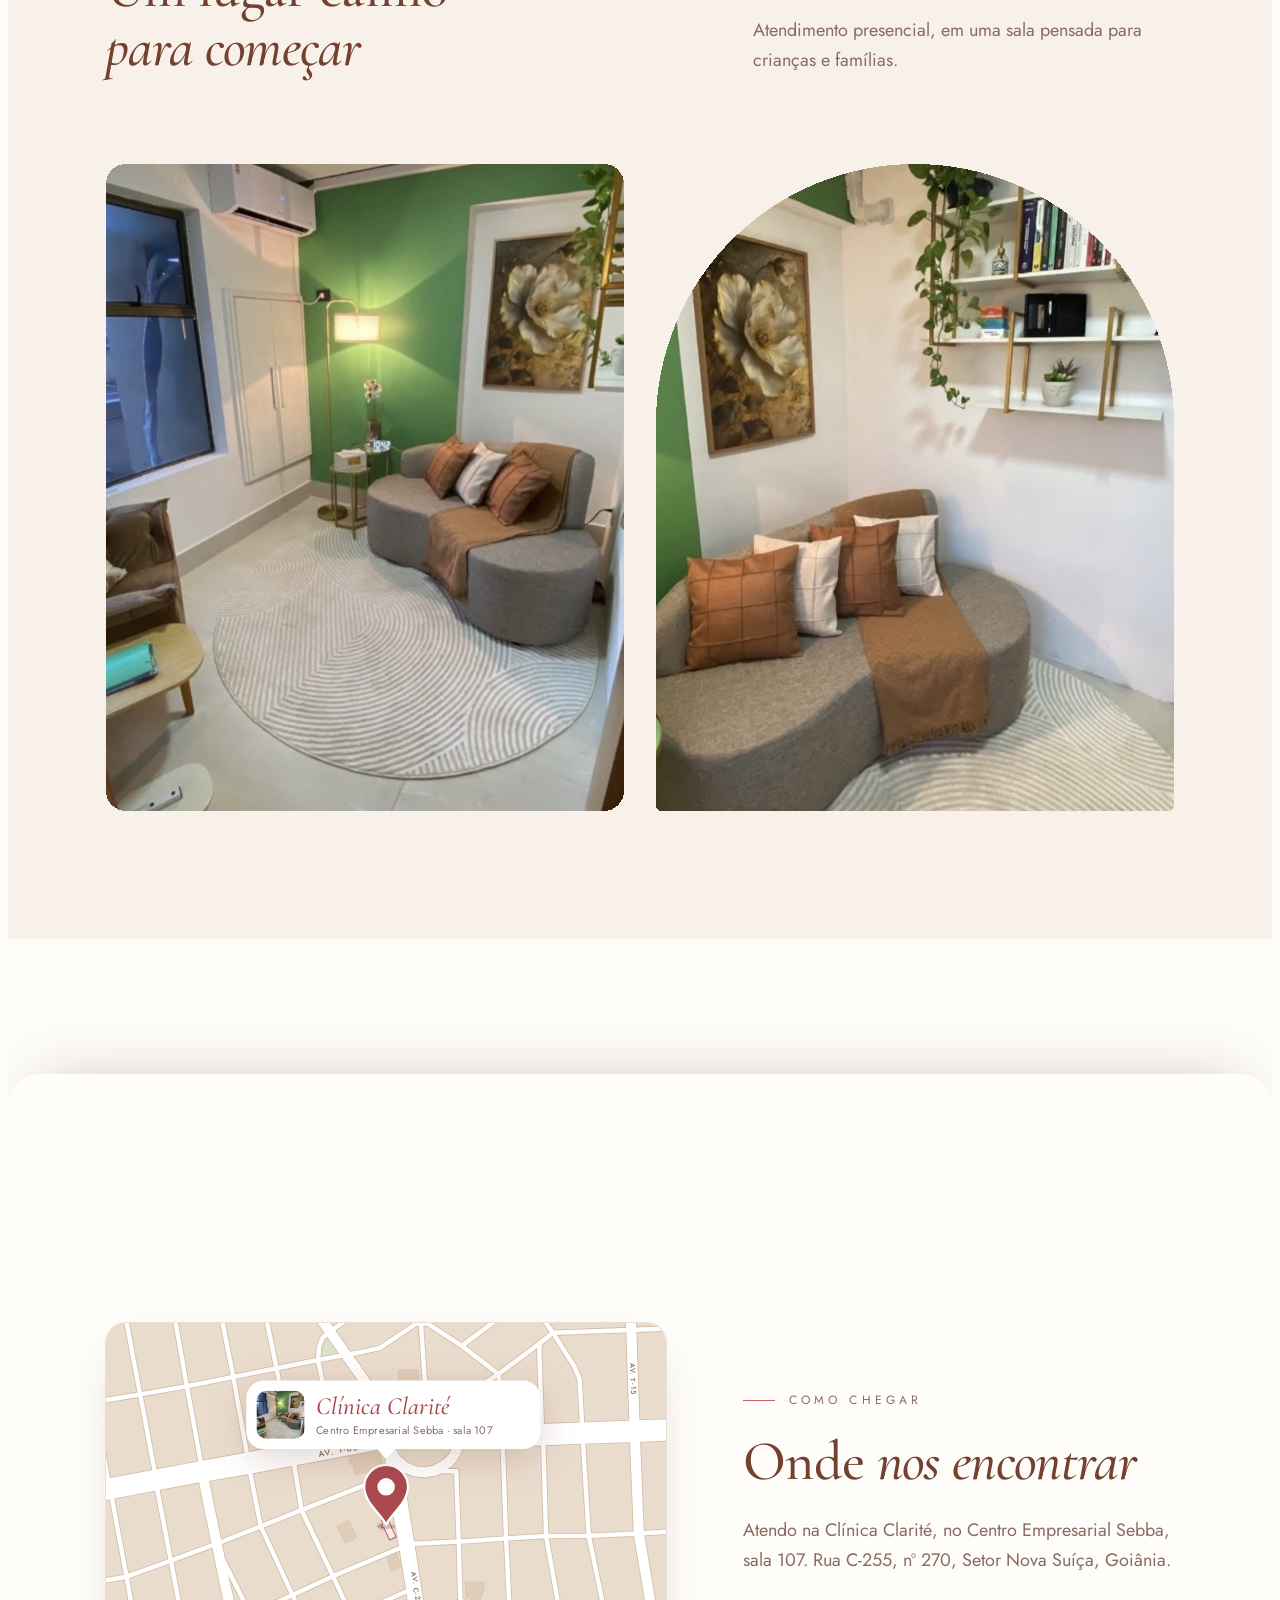
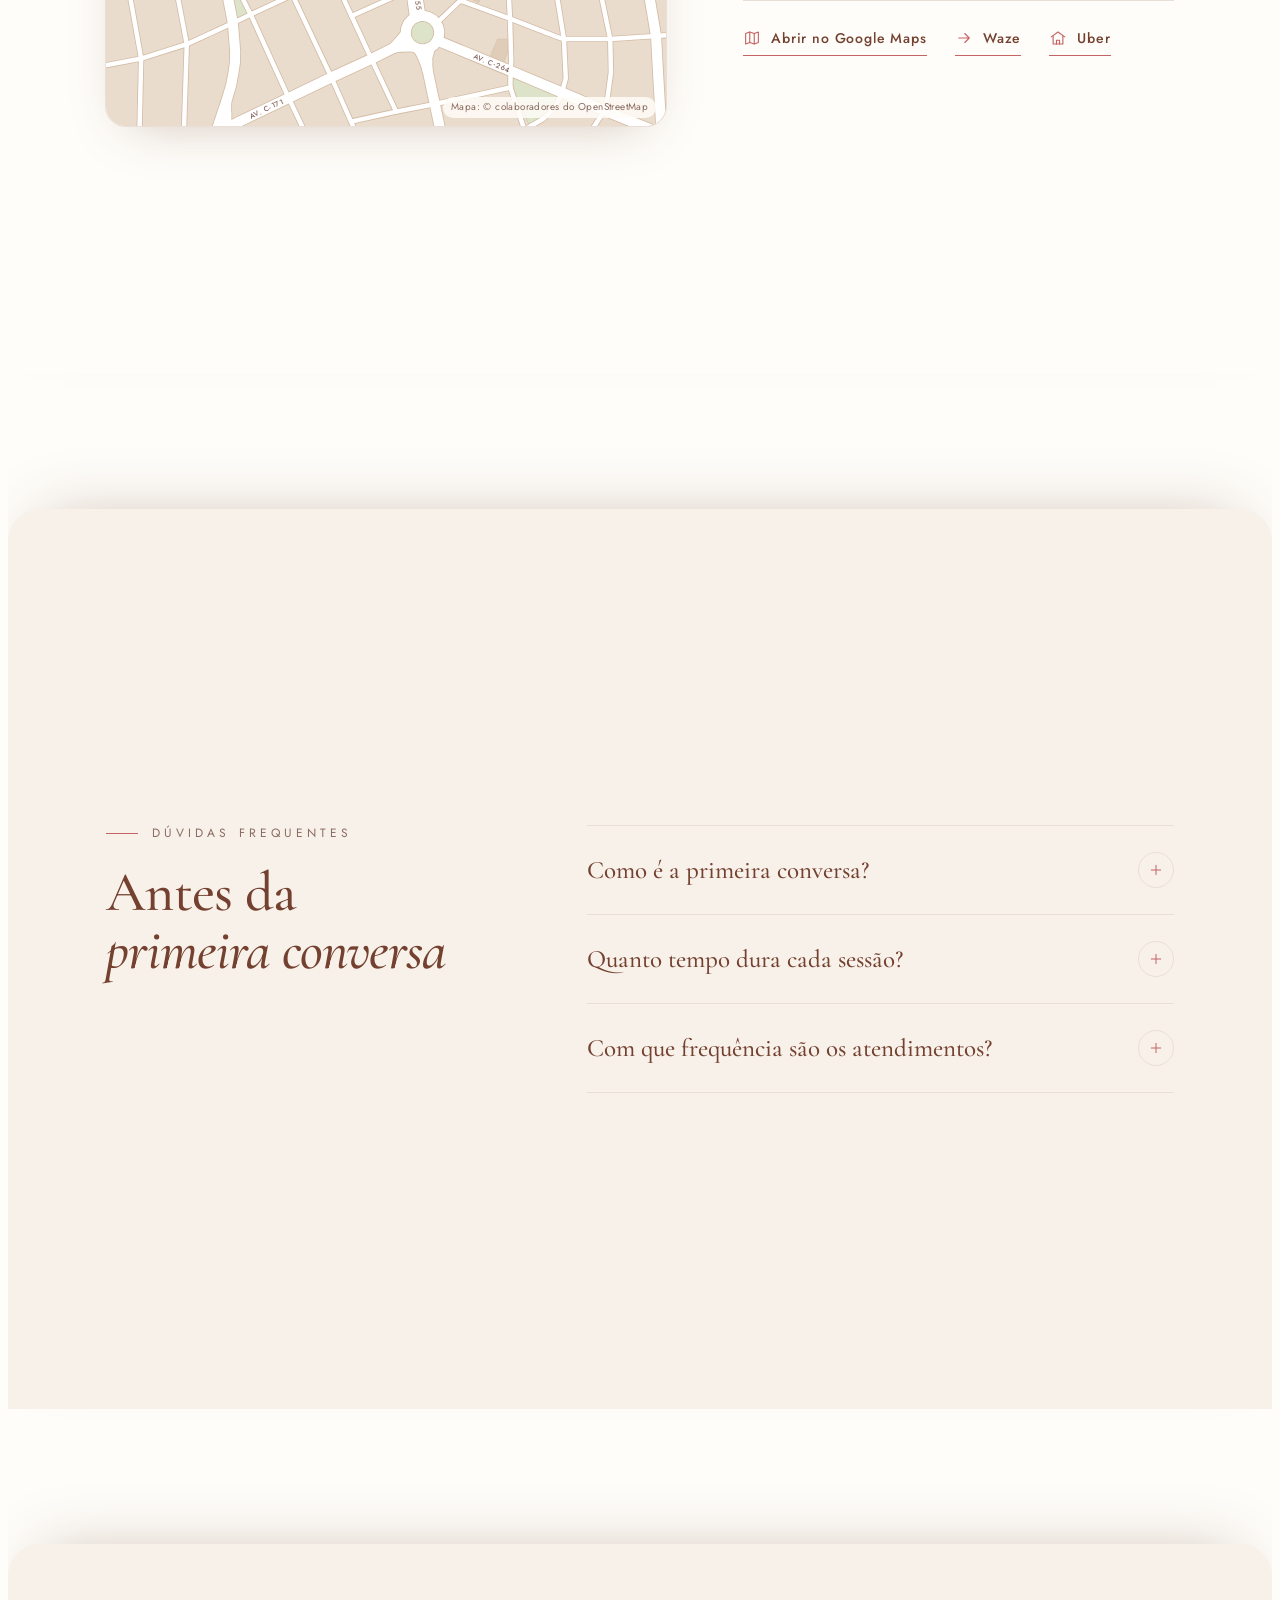
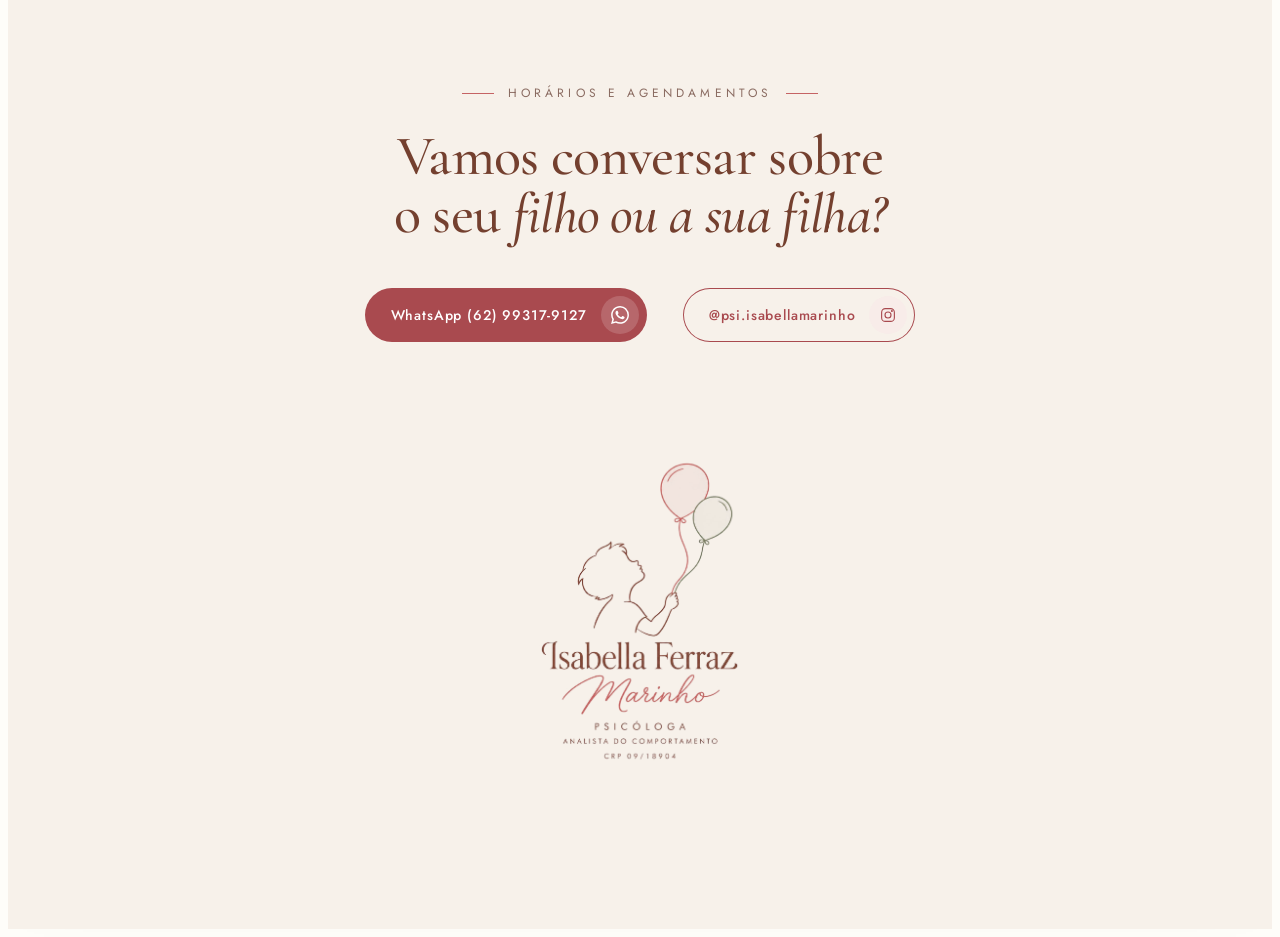
==== commit 870caea1: "refactor: overhaul index.html structure and content" ====
--- a/index.html
+++ b/index.html
@@ -1,1010 +1,5567 @@
 <!doctype html>
 <html lang="pt-BR">
-<meta charset="utf-8">
-<meta name="viewport" content="width=device-width, initial-scale=1, viewport-fit=cover">
-<title>Isabella Ferraz Marinho · Psicóloga infantil em Goiânia</title>
-<meta name="description" content="Psicóloga infantil em Goiânia. Atendimento a crianças e adolescentes de 1 a 18 anos, com análise do comportamento (ABA), orientação parental e escolar.">
-<link rel="canonical" href="https://isabellaferraz.com.br/">
-<meta name="robots" content="index, follow, max-image-preview:large">
-<meta name="theme-color" content="#fefdf9">
-<meta name="author" content="Isabella Ferraz Marinho">
-<meta name="geo.region" content="BR-GO">
-<meta name="geo.placename" content="Goiânia">
-<meta name="geo.position" content="-16.7157739;-49.2746514">
-<meta name="ICBM" content="-16.7157739, -49.2746514">
-<link rel="icon" href="/favicon.ico" sizes="48x48">
-<link rel="icon" href="/img/favicon.svg" type="image/svg+xml">
-<link rel="icon" href="/img/icon-192.png" sizes="192x192" type="image/png">
-<link rel="apple-touch-icon" href="/img/apple-touch-icon.png">
-<meta property="og:type" content="website">
-<meta property="og:locale" content="pt_BR">
-<meta property="og:site_name" content="Isabella Ferraz Marinho">
-<meta property="og:title" content="Isabella Ferraz Marinho · Psicóloga infantil em Goiânia">
-<meta property="og:description" content="Psicóloga infantil em Goiânia. Atendimento a crianças e adolescentes de 1 a 18 anos, com análise do comportamento (ABA), orientação parental e escolar.">
-<meta property="og:url" content="https://isabellaferraz.com.br/">
-<meta property="og:image" content="https://isabellaferraz.com.br/img/compartilhar.jpg">
-<meta property="og:image:secure_url" content="https://isabellaferraz.com.br/img/compartilhar.jpg">
-<meta property="og:image:type" content="image/jpeg">
-<meta property="og:image:width" content="1200">
-<meta property="og:image:height" content="630">
-<meta property="og:image:alt" content="Logo de Isabella Ferraz Marinho e a frase: Um espaço seguro para a criança ser quem ela é.">
-<meta name="twitter:card" content="summary_large_image">
-<meta name="twitter:title" content="Isabella Ferraz Marinho · Psicóloga infantil em Goiânia">
-<meta name="twitter:description" content="Psicóloga infantil em Goiânia. Atendimento a crianças e adolescentes de 1 a 18 anos, com análise do comportamento (ABA), orientação parental e escolar.">
-<meta name="twitter:image" content="https://isabellaferraz.com.br/img/compartilhar.jpg">
-<script type="application/ld+json">{"@context":"https://schema.org","@graph":[{"@type":"WebSite","@id":"https://isabellaferraz.com.br/#site","url":"https://isabellaferraz.com.br/","name":"Isabella Ferraz Marinho","inLanguage":"pt-BR"},{"@type":"Person","@id":"https://isabellaferraz.com.br/#isabella","name":"Isabella Ferraz Marinho","jobTitle":"Psicóloga e analista do comportamento","image":"https://isabellaferraz.com.br/img/isabella.jpg","url":"https://isabellaferraz.com.br/","worksFor":{"@id":"https://isabellaferraz.com.br/#consultorio"},"alumniOf":{"@type":"CollegeOrUniversity","name":"Universidade Paulista (UNIP)"},"hasCredential":{"@type":"EducationalOccupationalCredential","credentialCategory":"Registro profissional","name":"CRP 09/18904"},"knowsAbout":["Psicologia infantil","Psicologia do adolescente","Análise do comportamento","ABA","Neuropsicologia","Orientação parental","Habilidades sociais"],"sameAs":["https://instagram.com/psi.isabellamarinho"]},{"@type":["MedicalBusiness","ProfessionalService"],"@id":"https://isabellaferraz.com.br/#consultorio","name":"Isabella Ferraz Marinho · Psicóloga","description":"Psicóloga infantil em Goiânia. Atendimento a crianças e adolescentes de 1 a 18 anos, com análise do comportamento (ABA), orientação parental e escolar.","url":"https://isabellaferraz.com.br/","image":"https://isabellaferraz.com.br/img/compartilhar.jpg","logo":"https://isabellaferraz.com.br/img/icon-192.png","telephone":"+55-62-99317-9127","address":{"@type":"PostalAddress","streetAddress":"Rua C-255, 270, sala 107, Centro Empresarial Sebba (Clínica Clarité)","addressLocality":"Goiânia","addressRegion":"GO","postalCode":"74280-200","addressCountry":"BR"},"geo":{"@type":"GeoCoordinates","latitude":-16.7157739,"longitude":-49.2746514},"areaServed":{"@type":"City","name":"Goiânia"},"founder":{"@id":"https://isabellaferraz.com.br/#isabella"},"sameAs":["https://instagram.com/psi.isabellamarinho"],"hasOfferCatalog":{"@type":"OfferCatalog","name":"Serviços","itemListElement":[{"@type":"OfferCatalog","name":"Atendimento","itemListElement":[{"@type":"Offer","itemOffered":{"@type":"Service","name":"Psicoterapia infantil"}},{"@type":"Offer","itemOffered":{"@type":"Service","name":"Psicoterapia para adolescentes"}},{"@type":"Offer","itemOffered":{"@type":"Service","name":"Intervenção ABA"}},{"@type":"Offer","itemOffered":{"@type":"Service","name":"Treinamento de habilidades sociais"}}]},{"@type":"OfferCatalog","name":"Demandas que acompanho","itemListElement":[{"@type":"Offer","itemOffered":{"@type":"Service","name":"Neurodesenvolvimento e aprendizagem"}},{"@type":"Offer","itemOffered":{"@type":"Service","name":"Ansiedade, medos e regulação emocional"}},{"@type":"Offer","itemOffered":{"@type":"Service","name":"Dificuldades de comportamento"}}]},{"@type":"OfferCatalog","name":"Avaliação","itemListElement":[{"@type":"Offer","itemOffered":{"@type":"Service","name":"Comportamental e funcional"}},{"@type":"Offer","itemOffered":{"@type":"Service","name":"Neuropsicológica"}},{"@type":"Offer","itemOffered":{"@type":"Service","name":"Relatórios e laudos"}}]},{"@type":"OfferCatalog","name":"Famílias e escola","itemListElement":[{"@type":"Offer","itemOffered":{"@type":"Service","name":"Orientação parental"}},{"@type":"Offer","itemOffered":{"@type":"Service","name":"Materiais de apoio para a família"}},{"@type":"Offer","itemOffered":{"@type":"Service","name":"Orientação escolar"}},{"@type":"Offer","itemOffered":{"@type":"Service","name":"Visita escolar"}},{"@type":"Offer","itemOffered":{"@type":"Service","name":"Reuniões com a equipe multidisciplinar"}}]},{"@type":"OfferCatalog","name":"Grupos e palestras","itemListElement":[{"@type":"Offer","itemOffered":{"@type":"Service","name":"Grupo de habilidades sociais"}},{"@type":"Offer","itemOffered":{"@type":"Service","name":"Palestras de psicoeducação em escolas"}}]}]}},{"@type":"FAQPage","@id":"https://isabellaferraz.com.br/#duvidas","mainEntity":[{"@type":"Question","name":"Como é a primeira conversa?","acceptedAnswer":{"@type":"Answer","text":"É uma sessão de anamnese com os pais ou responsáveis. Conversamos sobre todo o desenvolvimento da criança e sobre as demandas que vamos trabalhar juntos."}},{"@type":"Question","name":"Quanto tempo dura cada sessão?","acceptedAnswer":{"@type":"Answer","text":"Cada sessão dura 50 minutos, com mais 10 minutos de devolutiva para os pais."}},{"@type":"Question","name":"Com que frequência são os atendimentos?","acceptedAnswer":{"@type":"Answer","text":"Pode variar de paciente para paciente. Cada caso tem as suas necessidades, e a frequência é pensada a partir delas."}}]}]}</script>
-<!-- Vercel Web Analytics (sem cookies); o script só existe no site publicado na Vercel -->
-<script>window.va = window.va || function () { (window.vaq = window.vaq || []).push(arguments); };</script>
-<script defer src="/_vercel/insights/script.js"></script>
-<!-- Umami: conta visitas e cliques, sem cookies; só registra no domínio oficial -->
-<script defer src="https://cloud.umami.is/script.js" data-website-id="7ebb82cd-a908-4af7-a607-50b912e16fb2" data-domains="isabellaferraz.com.br"></script>
-<link rel="preconnect" href="https://fonts.googleapis.com">
-<link rel="preconnect" href="https://fonts.gstatic.com" crossorigin>
-<link rel="stylesheet" href="https://fonts.googleapis.com/css2?family=Allura&family=Cormorant+Garamond:ital,wght@0,500;0,600;1,500&family=Jost:wght@400;500&display=swap">
-<link rel="stylesheet" href="img/assinatura.css">
-<style>
-:root{
-  color-scheme:light;
-  --surface:#fefdf9; --surface-raised:#ffffff; --surface-sunken:#f7f1ea;
-  --ink:#74402f; --ink-muted:#8a6b61; --line:#eadfd6;
-  --rosa:#c56364; --rosa-strong:#a94a4f; --on-rosa:#ffffff; --rosa-100:#f8ece9;
-  --salvia:#777a65; --salvia-strong:#5c6150; --salvia-100:#eef0e4;
-  --shadow-soft:0 1px 2px rgba(116,64,47,.06),0 10px 28px rgba(116,64,47,.08);
-  --font-display:"Cormorant Garamond","Cormorant",Georgia,serif;
-  --font-script:Allura,"Great Vibes",cursive;
-  --font-sans:Jost,"Century Gothic","Avenir Next",system-ui,sans-serif;
-  --space-1:4px;--space-2:8px;--space-3:12px;--space-4:16px;--space-6:24px;--space-8:32px;--space-12:48px;--space-16:64px;
-  --radius-md:12px;--radius-lg:20px;--radius-pill:999px;
-  --gutter:clamp(20px,5vw,56px);
-  --ease:cubic-bezier(.22,.61,.36,1);
-}
-*{box-sizing:border-box}
-[hidden]{display:none!important}
-html{scroll-behavior:smooth;scroll-padding-top:92px}
-html,body{overflow-x:clip}
-body{background:var(--surface);color:var(--ink);font-family:var(--font-sans);font-size:16px;line-height:1.65;font-feature-settings:'lnum';-webkit-font-smoothing:antialiased;text-rendering:optimizeLegibility}
-h1,h2,h3,p,ul,ol,figure,dl,dd{margin:0}
-ul,ol{padding:0;list-style:none}
-a{color:inherit}
-img{height:auto}
-::selection{background:var(--rosa-100);color:var(--ink)}
-:focus-visible{outline:2px solid var(--rosa-strong);outline-offset:3px;border-radius:4px}
-.wrap{max-width:1180px;margin-inline:auto;padding-inline:var(--gutter)}
-svg.ic{width:22px;height:22px;fill:none;stroke:currentColor;stroke-width:1.5;stroke-linecap:round;stroke-linejoin:round;flex:none}
-svg.ic.ic-cheio{fill:currentColor;stroke:none}
-
-/* ---------- tipografia ---------- */
-.eyebrow{display:flex;align-items:center;gap:14px;font-size:12px;line-height:16px;letter-spacing:.34em;text-transform:uppercase;color:var(--ink-muted);overflow-wrap:anywhere}
-.eyebrow::before{content:"";width:32px;height:1px;background:var(--rosa);flex:none}
-.h2{font-family:var(--font-display);font-weight:500;font-size:clamp(36px,4.6vw,56px);line-height:1.04;letter-spacing:-.012em;text-wrap:balance}
-.h2 em,.hero-t em{font-style:italic}
-.lead{font-size:18px;line-height:1.7;color:var(--ink-muted);max-width:32em}
-.pendente{display:inline-block;font-size:10.5px;line-height:16px;letter-spacing:.16em;text-transform:uppercase;color:var(--rosa-strong);border:1px dashed var(--rosa);border-radius:var(--radius-pill);padding:2px 10px;vertical-align:middle;white-space:nowrap}
-
-/* ---------- botões ---------- */
-.btn{display:inline-flex;align-items:center;gap:14px;font-size:14px;line-height:20px;font-weight:500;letter-spacing:.06em;text-decoration:none;border-radius:var(--radius-pill);padding:8px 8px 8px 26px;background:var(--rosa-strong);color:var(--on-rosa);transition:box-shadow .3s var(--ease),background .3s var(--ease)}
-.btn .bola{width:38px;height:38px;border-radius:50%;background:rgba(255,255,255,.16);display:grid;place-items:center;transition:transform .35s var(--ease)}
-.btn .bola svg{width:18px;height:18px}
-.btn:hover{box-shadow:var(--shadow-soft)}
-.btn:hover .bola{transform:translateX(3px)}
-.rolar{display:inline-flex;align-items:center;gap:18px;font-size:12px;letter-spacing:.26em;text-transform:uppercase;color:var(--ink-muted);text-decoration:none;transition:color .3s var(--ease)}
-.rolar:hover{color:var(--rosa-strong)}
-.rolar-linha{position:relative;width:1px;height:52px;background:var(--line);overflow:hidden;flex:none}
-.rolar-linha i{position:absolute;left:-2px;top:0;width:5px;height:14px;border-radius:3px;background:var(--rosa)}
-@keyframes desce{0%{transform:translateY(-16px);opacity:0}20%{opacity:1}80%{opacity:1}100%{transform:translateY(54px);opacity:0}}
-.rolar-linha i{animation:desce 2.2s cubic-bezier(.45,0,.25,1) infinite}
-@media (prefers-reduced-motion:reduce){.rolar-linha i{animation:none;top:19px}}
-.so-toque{display:none}
-@media (hover:none) and (pointer:coarse){.so-pc{display:none}.so-toque{display:inline}}
-.btn-sec{background:transparent;color:var(--rosa-strong);box-shadow:inset 0 0 0 1px var(--rosa-strong)}
-.btn-sec .bola{background:var(--rosa-100)}
-.btn-sec:hover{background:var(--rosa-100);box-shadow:inset 0 0 0 1px var(--rosa-strong)}
-.link{display:inline-flex;align-items:center;gap:10px;font-size:14px;letter-spacing:.06em;font-weight:500;text-decoration:none;color:var(--ink);padding-block:6px;background:linear-gradient(var(--rosa),var(--rosa)) left bottom/100% 1px no-repeat;transition:background-size .35s var(--ease),color .2s}
-.link svg.ic{width:18px;height:18px;color:var(--rosa)}
-.link:hover{color:var(--rosa-strong);background-size:0 1px;background-position:right bottom}
-
-/* ---------- balões ---------- */
-@keyframes flutuar{0%,100%{transform:translateY(0) rotate(-1.5deg)}50%{transform:translateY(-5px) rotate(1.5deg)}}
-.flutua{animation:flutuar 7s ease-in-out infinite;transform-origin:50% 100%}
-@media (prefers-reduced-motion:reduce){.flutua{animation:none}html{scroll-behavior:auto}*{transition:none!important}}
-
-/* ---------- topo ---------- */
-.topo{position:sticky;top:env(safe-area-inset-top,0px);z-index:10;background:rgba(254,253,249,.9);backdrop-filter:blur(10px);-webkit-backdrop-filter:blur(10px);border-bottom:1px solid var(--line)}
-.topo{transition:box-shadow .5s var(--ease)}
-.topo.rolou{box-shadow:0 6px 24px rgba(116,64,47,.06)}
-.topo .wrap{display:flex;align-items:center;gap:var(--space-8);min-height:76px;transition:min-height .5s var(--ease)}
-.topo.rolou .wrap{min-height:64px}
-.marca{display:flex;align-items:flex-end;gap:10px;text-decoration:none}
-.marca .if-assinatura{--if-assinatura-w:146px;align-items:flex-start}
-.menu{display:flex;gap:28px;margin-left:auto;font-size:13px;letter-spacing:.08em}
-.menu a{text-decoration:none;color:var(--ink-muted);padding-block:6px;background:linear-gradient(var(--rosa),var(--rosa)) left bottom/0 1px no-repeat;transition:background-size .3s var(--ease),color .2s}
-.menu a:hover{color:var(--ink);background-size:100% 1px}
-.topo .btn{padding:10px 20px 10px 16px;gap:8px;font-size:13px}
-.topo .btn svg.ic{width:17px;height:17px}
-@media (max-width:960px){.menu{display:none}.topo .btn{margin-left:auto}}
-@media (max-width:420px){.topo .btn{padding:10px 18px}}
-
-/* ---------- início ---------- */
-.hero{padding-block:clamp(56px,8vw,112px) clamp(64px,8vw,120px)}
-.hero .wrap{display:grid;grid-template-columns:minmax(0,1.25fr) minmax(0,1fr);gap:clamp(32px,6vw,96px);align-items:center}
-.hero-t{font-family:var(--font-display);font-weight:500;font-size:clamp(46px,6.6vw,88px);line-height:.98;letter-spacing:-.018em;text-wrap:balance}
-.hero-t em{color:var(--rosa);display:block}
-.hero .lead{margin-top:28px;font-size:19px}
-.hero .acoes{display:flex;flex-wrap:wrap;align-items:center;gap:20px 32px;margin-top:44px}
-.hero-logo{position:relative;display:flex;justify-content:center;padding-left:clamp(0px,4vw,64px);border-left:1px solid var(--line)}
-.logo-anim{position:relative;width:100%;max-width:460px;margin-inline:auto}
-.logo-anim img{display:block;width:100%;height:auto}
-.logo-traco{display:block;position:absolute;left:0;top:0;width:100%;height:auto;pointer-events:none;overflow:visible}
-.logo-traco .tr{fill:none;stroke-width:4.4;stroke-linecap:round;stroke-linejoin:round}
-.hero-local{display:flex;align-items:center;gap:10px;margin-top:40px;font-size:13px;letter-spacing:.06em;color:var(--ink-muted)}
-.hero-local svg.ic{width:18px;height:18px;color:var(--rosa)}
-@media (max-width:860px){.hero .wrap{grid-template-columns:1fr}.hero-logo{display:none}}
-
-/* ---------- seções ---------- */
-.secao{padding-block:clamp(80px,10vw,136px)}
-.alt{background:var(--surface-sunken)}
-.cab{position:relative;display:grid;grid-template-columns:minmax(0,1.15fr) minmax(0,.85fr);gap:24px clamp(32px,6vw,96px);align-items:end}
-.cab-t{display:flex;flex-direction:column;gap:22px}
-.cab .par{position:absolute;right:0;top:-24px;width:48px;height:62px}
-.cab.com-par .lead{padding-right:72px}
-@media (max-width:860px){.cab{grid-template-columns:1fr}.cab .par{top:-8px}.cab.com-par .lead{padding-right:0}}
-
-/* sobre */
-.sobre{display:grid;grid-template-columns:minmax(0,.9fr) minmax(0,1.1fr);gap:clamp(40px,7vw,112px);align-items:center}
-.retrato{position:relative;isolation:isolate;max-width:380px;justify-self:center;width:100%}
-.retrato-img{display:block;overflow:hidden;border-radius:999px 999px 18px 18px}
-.retrato img{display:block;width:100%;aspect-ratio:4/5;object-fit:cover;object-position:55% 30%}
-.retrato::before{content:"";position:absolute;inset:-16px 16px 16px -16px;border:1px solid var(--rosa);border-radius:999px 999px 18px 18px;z-index:-1;opacity:.55}
-.sobre-txt{display:flex;flex-direction:column;gap:26px}
-.crp{font-size:12px;letter-spacing:.2em;color:var(--ink-muted)}
-.fatos{border-top:1px solid var(--line);margin-top:8px}
-.fatos div{display:grid;grid-template-columns:130px 1fr;gap:16px;padding:14px 0;border-bottom:1px solid var(--line);font-size:15px}
-.fatos dt{font-size:11px;letter-spacing:.24em;text-transform:uppercase;color:var(--ink-muted);padding-top:3px}
-.sobre-txt .if-assinatura{--if-assinatura-w:210px;align-items:flex-start;margin-top:12px}
-@media (max-width:860px){.sobre{grid-template-columns:1fr}.retrato{max-width:320px;margin-inline:auto}}
-@media (max-width:460px){.fatos div{grid-template-columns:1fr;gap:2px}}
-
-/* como trabalho */
-.pilares{display:grid;grid-template-columns:repeat(3,minmax(0,1fr));gap:clamp(14px,2vw,24px);margin-top:clamp(56px,7vw,88px)}
-.pilar{position:relative;overflow:hidden;isolation:isolate;display:flex;flex-direction:column;justify-content:flex-end;gap:40px;min-height:300px;padding:28px 26px 30px;border-radius:var(--radius-lg);transition:translate .6s var(--ease),box-shadow .6s var(--ease),opacity 1.1s var(--sai),transform 1.2s var(--sai);transition-delay:0s,0s,var(--d,0ms),var(--d,0ms)}
-.pilar.p-r{background:var(--rosa-100)}
-.pilar.p-s{background:var(--salvia-100)}
-.pilar::after{content:"";position:absolute;inset:0;border-radius:inherit;box-shadow:inset 0 0 0 1px rgba(116,64,47,.06);pointer-events:none}
-.pilar-ic{width:54px;height:54px;border-radius:50%;background:#fff;display:grid;place-items:center;box-shadow:0 6px 16px -8px rgba(116,64,47,.3)}
-.pilar.p-r .pilar-ic{color:var(--rosa)}
-.pilar.p-s .pilar-ic{color:var(--salvia)}
-.pilar-t{position:relative;font-family:var(--font-display);font-weight:500;font-size:clamp(22px,2.1vw,27px);line-height:1.15;text-wrap:balance;max-width:11em}
-.pilar-b{position:absolute;right:-10px;top:14px;width:78px;height:130px;opacity:.55;z-index:-1;transform:rotate(12deg);transition:transform 1.2s var(--ease)}
-.pilar:nth-child(even) .pilar-b{transform:rotate(-10deg)}
-.pilar:hover{translate:0 -6px;box-shadow:0 20px 40px -24px rgba(116,64,47,.4)}
-.pilar:hover .pilar-b{transform:translateY(-14px) rotate(4deg)}
-@keyframes sobe-balao{0%,100%{translate:0 0}50%{translate:0 -8px}}
-.motion .pilar-b{animation:sobe-balao 6s ease-in-out infinite}
-.motion .pilar:nth-child(2) .pilar-b{animation-delay:-1.5s}
-.motion .pilar:nth-child(3) .pilar-b{animation-delay:-3s}
-.motion .pilar:nth-child(4) .pilar-b{animation-delay:-4.5s}
-@media (max-width:760px){.pilares{grid-template-columns:1fr}.pilar{min-height:170px}}
-@media (max-width:560px){
-  .pilares{gap:12px}
-  .pilar{min-height:210px;padding:20px 18px 22px;gap:24px}
-  .pilar-ic{width:46px;height:46px}
-  .pilar-ic svg.ic{width:20px;height:20px}
-  .pilar-t{font-size:20px}
-  .pilar-b{width:56px;height:94px;right:-8px;top:10px}
-}
-
-/* serviços: abas */
-.abas{display:grid;grid-template-columns:minmax(0,300px) minmax(0,1fr);gap:24px clamp(40px,6vw,96px);margin-top:clamp(56px,7vw,88px);align-items:start}
-.abas-lista{display:flex;flex-direction:column;border-top:1px solid var(--line)}
-.aba{appearance:none;background:none;border:0;border-bottom:1px solid var(--line);position:relative;text-align:left;cursor:pointer;display:flex;flex-direction:column;gap:6px;padding:22px 0;font:inherit;color:var(--ink-muted)}
-.aba-t{font-family:var(--font-display);font-style:italic;font-weight:500;font-size:28px;line-height:1.1;transition:color .35s var(--ease),transform .5s var(--ease)}
-.aba-n{font-size:11px;letter-spacing:.22em;text-transform:uppercase;color:var(--ink-muted);transition:transform .5s var(--ease)}
-.aba::after{content:"";position:absolute;left:0;right:0;bottom:-1px;height:1px;background:var(--rosa);transform:scaleX(0);transform-origin:left;transition:transform .7s var(--ease)}
-.aba:hover .aba-t{color:var(--ink)}
-.aba[aria-selected="true"] .aba-t{color:var(--rosa-strong);transform:translateX(8px)}
-.aba[aria-selected="true"] .aba-n{transform:translateX(8px)}
-.aba[aria-selected="true"]::after{transform:none}
-.abas-paineis{min-height:320px}
-.itens{display:grid;grid-template-columns:repeat(2,minmax(0,1fr));column-gap:clamp(24px,4vw,56px);border-top:1px solid var(--line)}
-.item{display:flex;align-items:center;gap:18px;padding:18px 0;border-bottom:1px solid var(--line)}
-.item-ic{width:46px;height:46px;border-radius:50%;display:grid;place-items:center;flex:none;transition:background .35s var(--ease),color .35s var(--ease)}
-.item-ic svg.ic{width:20px;height:20px}
-.item-ic.r{background:var(--rosa-100);color:var(--rosa)}
-.item-ic.s{background:var(--salvia-100);color:var(--salvia)}
-.item-t{font-family:var(--font-display);font-weight:500;font-size:24px;line-height:1.2;transition:transform .35s var(--ease)}
-.item-longo{grid-column:1 / -1}
-.item-longo .item-t{font-size:22px;line-height:1.35;max-width:34em}
-.item:hover .item-ic.r{background:var(--rosa);color:var(--on-rosa)}
-.item:hover .item-ic.s{background:var(--salvia);color:var(--on-rosa)}
-.item:hover .item-t{transform:translateX(4px)}
-@keyframes item-entra{from{opacity:0;transform:translateY(14px)}to{opacity:1;transform:none}}
-.motion .abas.in .painel:not([hidden]) .item{animation:item-entra .8s var(--sai) both;animation-delay:calc(var(--i) * 70ms)}
-.painel-t{display:none}
-.pontos{display:none}
-@media (max-width:860px){
-  /* no celular: cada grupo é um cartão que desliza para o lado */
-  .abas{grid-template-columns:1fr;gap:20px}
-  .abas-lista{display:none}
-  .abas .painel[hidden]{display:block!important}
-  .abas-paineis{display:flex;gap:14px;min-height:0;overflow-x:auto;scroll-snap-type:x mandatory;scrollbar-width:none;margin-inline:calc(var(--gutter) * -1);padding:6px var(--gutter) 18px;scroll-padding-inline:var(--gutter);overscroll-behavior-x:contain}
-  .abas-paineis::-webkit-scrollbar{display:none}
-  .painel{flex:0 0 84%;scroll-snap-align:start;background:var(--surface-raised);border-radius:var(--radius-lg);padding:24px 20px 10px;box-shadow:0 1px 2px rgba(116,64,47,.05),0 12px 30px -14px rgba(116,64,47,.22)}
-  .painel-t{display:block;font-family:var(--font-display);font-style:italic;font-weight:500;font-size:28px;line-height:1.1;margin-bottom:10px;color:var(--rosa-strong)}
-  .painel .itens{grid-template-columns:1fr;border-top:1px solid var(--line)}
-  .painel .item{padding:13px 0}
-  .painel .item:last-child{border-bottom:0}
-  .painel .item-t{font-size:20px}
-  .painel .item-ic{width:40px;height:40px}
-  .pontos{display:flex;justify-content:center;gap:10px}
-  .pontos button{appearance:none;border:0;padding:0;width:8px;height:8px;border-radius:999px;background:var(--line);cursor:pointer;transition:width .4s var(--ease),background .4s var(--ease)}
-  .pontos button[aria-current="true"]{width:26px;background:var(--rosa)}
-}
-@media (max-width:600px){.itens{grid-template-columns:1fr}}
-
-/* formação: linha do tempo */
-.tempo{position:relative;margin-top:clamp(56px,7vw,96px);max-width:960px;margin-inline:auto}
-.tempo-linha{position:absolute;left:50%;top:28px;bottom:28px;width:1px;margin-left:-.5px;background:var(--line);pointer-events:none}
-.tempo-fill{position:absolute;left:0;top:0;width:1px;height:100%;background:var(--rosa);transform-origin:top;transform:scaleY(var(--t,1))}
-.tempo-ponto{position:absolute;left:50%;top:0;width:13px;height:13px;margin:-6.5px 0 0 -6.5px;border-radius:50%;background:var(--rosa);box-shadow:0 0 0 6px var(--rosa-100);transform:translateY(var(--y,0px));display:none}
-.marco{position:relative;display:grid;grid-template-columns:minmax(0,1fr) 56px minmax(0,1fr);column-gap:clamp(24px,5vw,56px);align-items:center;min-height:clamp(170px,26vh,250px)}
-.marco-palavra{grid-column:1;grid-row:1;text-align:right;font-family:var(--font-display);font-style:italic;font-weight:500;font-size:clamp(38px,4.8vw,64px);line-height:1;color:var(--rosa);white-space:nowrap;font-feature-settings:"lnum";opacity:.85}
-.marco .no{grid-column:2;grid-row:1;position:relative;z-index:1;width:56px;height:56px;border-radius:50%;display:grid;place-items:center}
-.marco-txt{grid-column:3;grid-row:1;display:flex;flex-direction:column;gap:12px}
-.marco:nth-child(even) .marco-palavra{grid-column:3;text-align:left}
-.marco:nth-child(even) .marco-txt{grid-column:1;text-align:right;align-items:flex-end}
-.no.r{background:var(--rosa-100);color:var(--rosa)}
-.no.s{background:var(--salvia-100);color:var(--salvia)}
-.marco .quando{font-size:11px;letter-spacing:.26em;text-transform:uppercase;color:var(--ink-muted)}
-.marco h3{font-family:var(--font-display);font-weight:500;font-size:clamp(25px,2.6vw,32px);line-height:1.12}
-.marco-d{color:var(--ink-muted);font-size:16px;line-height:1.6;max-width:30em}
-.andamento{display:flex;flex-direction:column;gap:10px}
-.andamento li{display:flex;align-items:baseline;gap:12px;font-family:var(--font-display);font-weight:500;font-size:clamp(24px,2.6vw,30px);line-height:1.15}
-.andamento li::before{content:"";width:7px;height:7px;border-radius:50%;background:var(--salvia);flex:none;transform:translateY(-5px)}
-@media (max-width:760px){
-  .tempo-linha{left:28px}
-  .marco,.marco:nth-child(even){grid-template-columns:56px minmax(0,1fr);column-gap:20px;align-items:start;min-height:0;padding-bottom:56px}
-  .marco:last-child{padding-bottom:0}
-  .marco .no{grid-column:1;grid-row:1 / span 2}
-  .marco-palavra,.marco:nth-child(even) .marco-palavra{grid-column:2;grid-row:1;text-align:left;font-size:34px;padding-top:8px}
-  .marco-txt,.marco:nth-child(even) .marco-txt{grid-column:2;grid-row:2;text-align:left;align-items:flex-start;margin-top:10px}
-}
-
-/* consultório */
-.consultorio{display:grid;grid-template-columns:minmax(0,1fr) minmax(0,1fr);gap:clamp(20px,3vw,32px);margin-top:clamp(56px,7vw,88px);align-items:start}
-.foto-g{border-radius:var(--radius-lg);overflow:hidden}
-.foto-g img{display:block;width:100%;aspect-ratio:4/5;object-fit:cover;object-position:50% 55%}
-.lado{display:flex;flex-direction:column;gap:clamp(28px,4vw,48px)}
-.foto-p{border-radius:999px 999px var(--radius-lg) var(--radius-lg);overflow:hidden}
-.foto-p img{display:block;width:100%;aspect-ratio:4/5;object-fit:cover;object-position:50% 62%}
-.endereco{border-top:1px solid var(--line)}
-.linha{display:flex;gap:16px;align-items:flex-start;padding:18px 0;border-bottom:1px solid var(--line)}
-.linha svg.ic{color:var(--rosa);margin-top:2px}
-.linha b{display:block;font-weight:500}
-.linha span{color:var(--ink-muted)}
-.endereco .link{margin-top:22px}
-@media (max-width:760px){.consultorio{grid-template-columns:1fr}.foto-p{max-width:420px}}
-
-/* como chegar */
-.chegar{display:grid;grid-template-columns:minmax(0,1.3fr) minmax(0,1fr);gap:clamp(40px,6vw,88px);align-items:center}
-.mapa{position:relative;margin:0;border-radius:var(--radius-lg);overflow:hidden;box-shadow:0 0 0 1px var(--line),0 18px 50px -24px rgba(116,64,47,.35)}
-.mapa-svg{display:block;width:100%;height:auto}
-.mapa figcaption{position:absolute;right:10px;bottom:8px;padding:2px 8px;border-radius:999px;background:rgba(255,253,248,.85);font-size:10px;letter-spacing:.04em;color:var(--ink-muted)}
-.m-fundo{fill:#eadccd}
-.m-verdes path{fill:#dde3c8;stroke:#c3cba6;stroke-width:1}
-.m-predios path{fill:#dfcdb9;stroke:#d3bca5;stroke-width:.8}
-.m-contorno path,.m-miolo path{fill:none;stroke-linecap:round;stroke-linejoin:round}
-.m-contorno path{stroke:#d3bca5}
-.m-miolo path{stroke:#ffffff}
-.m-rotulo{font-family:var(--font-sans);font-weight:500;letter-spacing:.12em;text-transform:uppercase;fill:#8a6b61;text-anchor:middle}
-.m-predio-alvo{fill:var(--rosa-100);stroke:var(--rosa);stroke-width:2;stroke-linejoin:round}
-.m-sombra{fill:rgba(116,64,47,.28)}
-.m-pino-forma{fill:var(--rosa-strong);stroke:#fff;stroke-width:3;stroke-linejoin:round}
-.m-pino-miolo{fill:#fff}
-.m-cartao-fundo,.m-cartao-bico{fill:#fff}
-.m-cartao-fundo{filter:drop-shadow(0 12px 24px rgba(116,64,47,.22))}
-.m-cartao-t{font-family:var(--font-display);font-style:italic;font-weight:500;font-size:34px;fill:var(--rosa-strong)}
-.m-cartao-s{font-family:var(--font-sans);font-size:15px;letter-spacing:.02em;fill:var(--ink-muted)}
-.m-pulso{fill:var(--rosa);opacity:0;transform-box:fill-box;transform-origin:center;animation:pulso 2.8s ease-out infinite}
-.m-pulso2{animation-delay:1.4s}
-@keyframes pulso{from{transform:scale(.4);opacity:.4}to{transform:scale(3.4);opacity:0}}
-.chegar-txt{display:flex;flex-direction:column;gap:24px}
-.rotas{display:flex;flex-wrap:wrap;gap:12px 28px;padding-top:20px;border-top:1px solid var(--line)}
-@media (max-width:860px){.chegar{grid-template-columns:1fr}}
-
-/* dúvidas */
-.duvidas-g{display:grid;grid-template-columns:minmax(0,.8fr) minmax(0,1.2fr);gap:clamp(40px,7vw,112px);align-items:start}
-.duvidas-g .cab-t{position:sticky;top:120px}
-.lista-duvidas{border-top:1px solid var(--line)}
-.lista-duvidas details{border-bottom:1px solid var(--line)}
-.lista-duvidas summary{list-style:none;cursor:pointer;display:flex;align-items:center;justify-content:space-between;gap:20px;padding:26px 0;font-family:var(--font-display);font-weight:500;font-size:25px;line-height:1.2;transition:color .2s}
-.lista-duvidas summary:hover{color:var(--rosa-strong)}
-.lista-duvidas summary::-webkit-details-marker{display:none}
-.mais{width:36px;height:36px;border-radius:50%;border:1px solid var(--line);color:var(--rosa);display:grid;place-items:center;flex:none;transition:transform .35s var(--ease),background .3s}
-.mais svg.ic{width:16px;height:16px}
-details[open] .mais{transform:rotate(45deg);background:var(--rosa-100);border-color:var(--rosa-100)}
-.lista-duvidas .resposta{overflow:hidden}
-.lista-duvidas details p{padding:0 56px 28px 0;color:var(--ink-muted);font-size:17px;line-height:1.7}
-.lista-duvidas details.aberto summary{color:var(--rosa-strong)}
-.lista-duvidas details.aberto .mais{transform:rotate(45deg);background:var(--rosa-100);border-color:var(--rosa-100)}
-.motion .lista-duvidas details[open]:not(.aberto) .mais{transform:none;background:none;border-color:var(--line)}
-@media (max-width:860px){.duvidas-g{grid-template-columns:1fr}.duvidas-g .cab-t{position:static}}
-
-/* contato */
-.contato{background:var(--surface-sunken);padding-block:clamp(88px,11vw,152px) 40px;text-align:center}
-.contato .wrap{display:flex;flex-direction:column;align-items:center}
-.contato .eyebrow::after{content:"";width:32px;height:1px;background:var(--rosa);flex:none}
-.contato .h2{max-width:14em;margin-top:26px}
-.contato .acoes{display:flex;flex-wrap:wrap;justify-content:center;align-items:center;gap:20px 36px;margin-top:44px}
-.logo-fim{display:block;width:clamp(200px,28vw,280px);height:auto;margin-top:clamp(64px,8vw,104px)}
-.rodape{margin-top:64px;padding-top:24px;border-top:1px solid var(--line);width:100%;display:flex;flex-wrap:wrap;justify-content:center;gap:8px 24px;font-size:12px;letter-spacing:.08em;color:var(--ink-muted)}
-@media (max-width:600px){.rodape{justify-content:center;text-align:center}}
-
-/* ---------- movimento ---------- */
-:root{--sai:cubic-bezier(.16,1,.3,1);interpolate-size:allow-keywords}
-@keyframes sobe{from{transform:translateY(108%)}to{transform:none}}
-@keyframes chega{from{opacity:0;transform:translateY(-10px)}to{opacity:1;transform:none}}
-.motion .topo{animation:chega 1s var(--sai) both}
-
-/* título: palavra por palavra */
-.motion .hero-t.split .w{display:inline-block;overflow:hidden;vertical-align:top;padding:0 .08em .16em 0;margin:0 -.08em -.16em 0}
-.motion .hero-t.split .w>span{display:inline-block;animation:sobe 1.3s var(--sai) both}
-
-/* entrada padrão */
-.motion [data-r]{opacity:0;transform:translateY(26px);transition:opacity 1.1s var(--sai),transform 1.2s var(--sai);transition-delay:var(--d,0ms)}
-.motion [data-r].in{opacity:1;transform:none}
-.motion [data-r="fade"]{transform:none;transition:opacity 1.6s var(--sai) .35s}
-
-/* logo do início: a ilustração se desenha à caneta, depois o logo original aparece por cima */
-@keyframes desenha{to{stroke-dashoffset:0}}
-@keyframes aparece{to{opacity:1}}
-@keyframes some{to{opacity:0}}
-.logo-anim{will-change:transform}
-.lt-menino{display:none}
-.lt-baloes{transform-box:view-box}
-/* antes de começar: tudo escondido; a classe .desenhar dispara a sequência */
-.motion .lt-menino{display:inline}
-.motion .logo-traco .tr{stroke-dasharray:1;stroke-dashoffset:1}
-.motion .logo-traco .pre{opacity:0}
-.motion .logo-anim img{opacity:0}
-.motion .logo-anim.desenhar .lt-menino{animation:some .8s ease 3.6s forwards}
-.motion .logo-anim.desenhar .tr{animation:desenha var(--t) cubic-bezier(.45,.05,.55,.95) var(--d) forwards}
-.motion .logo-anim.desenhar .pre{animation:aparece .9s ease var(--d) forwards}
-.motion .logo-anim.desenhar img{animation:aparece 1.1s ease 3s forwards}
-
-/* linhas que se desenham */
-.motion .eyebrow::before,.motion .contato .eyebrow::after{transform:scaleX(0);transform-origin:left;transition:transform 1.2s var(--sai) calc(var(--d,0ms) + .25s)}
-.motion .contato .eyebrow::after{transform-origin:right}
-.motion .eyebrow.in::before,.motion .contato .eyebrow.in::after{transform:none}
-.motion .hero-logo{border-left-color:transparent}
-@keyframes linha-v{to{transform:none}}
-.motion .hero-logo::before{content:"";position:absolute;left:0;top:0;bottom:0;width:1px;background:var(--line);transform:scaleY(0);transform-origin:top;animation:linha-v 1.6s var(--sai) .4s forwards}
-@media (max-width:860px){.motion .hero-logo::before{display:none}}
-
-/* fotos: cortina de baixo para cima (a profundidade vem da rolagem) */
-.motion [data-r="foto"]{opacity:1;transform:none}
-.motion [data-r="foto"] img{clip-path:inset(100% 0 0 0);transition:clip-path 1.6s var(--sai) var(--d,0ms);will-change:transform}
-.motion [data-r="foto"].in img{clip-path:inset(0)}
-.motion .retrato::before{opacity:0;transform:translate(14px,-14px);transition:opacity 1.2s var(--sai) .7s,transform 1.6s var(--sai) .7s}
-.motion .retrato.in::before{opacity:.55;transform:none}
-
-/* formação: o tempo passa com a rolagem */
-.motion .tempo-ponto{display:block}
-.motion .tempo .no{transition:background .8s var(--sai),color .8s var(--sai),transform .9s var(--sai),box-shadow .8s var(--sai)}
-.motion .marco:not(.aceso) .no{background:var(--surface-sunken);color:var(--ink-muted);transform:scale(.8)}
-.motion .marco.aceso .no{box-shadow:0 0 0 8px var(--surface)}
-.motion .marco-palavra{transition:opacity 1.1s var(--sai),transform 1.3s var(--sai)}
-.motion .marco:not(.aceso) .marco-palavra{opacity:.08;transform:translateY(24px)}
-.motion .marco-txt{transition:opacity 1s var(--sai) .1s,transform 1.2s var(--sai) .1s}
-.motion .marco:not(.aceso) .marco-txt{opacity:.2;transform:translateY(20px)}
-.motion [data-r="tempo"]{opacity:1;transform:none}
-
-/* serviços: trocam com a rolagem */
-.motion.pin-serv #servicos{padding-block:0}
-.motion.pin-serv .serv-pin{position:sticky;top:0;height:100vh;display:flex;flex-direction:column;justify-content:center;padding-top:56px}
-.motion.pin-serv .aba[aria-selected="true"]::after{transform:scaleX(var(--p,1));transition:none}
-.serv-pin>.wrap{width:100%}
-
-/* texto que acende */
-.pa{transition:opacity .25s linear}
-
-/* folhas empilhando */
-.folha{background:var(--surface)}
-.folha.alt,.folha.contato{background:var(--surface-sunken)}
-.motion .folha{position:sticky}
-.motion .folha:not(.hero){min-height:100vh;min-height:100svh;display:flex;flex-direction:column;justify-content:center;border-radius:32px 32px 0 0;box-shadow:0 -24px 60px -36px rgba(116,64,47,.35)}
-.motion .folha>.wrap,.motion .folha>.serv-pin{transform:scale(calc(1 - var(--c,0) * .05));opacity:calc(1 - var(--c,0) * .55);transform-origin:50% 100%}
-
-/* fio do balão e balões subindo */
-.fio,.sobe{display:none}
-@media (min-width:1100px){
-  .motion .fio{display:block;position:fixed;left:clamp(14px,2vw,34px);top:100px;bottom:28px;width:24px;z-index:9;pointer-events:none}
-  .motion .fio svg{display:block;width:100%;height:100%;overflow:visible}
-  .motion .fio path{fill:none;stroke:var(--rosa);stroke-width:1.2;stroke-linecap:round;opacity:.5}
-  .motion .sobe{display:block;position:fixed;right:clamp(14px,2vw,40px);bottom:28px;width:38px;height:50px;z-index:9;pointer-events:none;opacity:0}
-  .motion .sobe svg{display:block;width:100%;height:100%}
-}
-.par-fim{width:56px;height:72px;margin-bottom:28px}
-
-/* dúvidas: abre suave */
-
-@media (prefers-reduced-motion:reduce){.logo-anim{transform:none!important}}
-
-/* formação: espaço no fim para a linha do tempo chegar em "hoje" antes da próxima folha cobrir */
-.motion #formacao{padding-bottom:max(140px,24vh)}
-
-/* mapa: as ruas se desenham do centro para fora */
-.motion [data-r="mapa"]{opacity:1;transform:none}
-.motion .mapa .m-contorno path,.motion .mapa .m-miolo path{stroke-dasharray:1;stroke-dashoffset:1;transition:stroke-dashoffset 1.9s var(--sai) var(--d,0ms)}
-.motion .mapa.in .m-contorno path,.motion .mapa.in .m-miolo path{stroke-dashoffset:0}
-.motion .mapa .m-verdes,.motion .mapa .m-predios,.motion .mapa .m-rotulos,.motion .mapa .m-destaque{opacity:0;transition:opacity 1.2s var(--sai) 1.1s}
-.motion .mapa.in .m-verdes,.motion .mapa.in .m-predios,.motion .mapa.in .m-rotulos,.motion .mapa.in .m-destaque{opacity:1}
-.motion .mapa .m-pino{opacity:0;translate:0 -60px;transition:opacity .5s var(--sai) 1.3s,translate 1s cubic-bezier(.34,1.5,.6,1) 1.3s}
-.motion .mapa.in .m-pino{opacity:1;translate:0 0}
-.motion .mapa .m-sombra{opacity:0;transform-box:fill-box;transform-origin:center;scale:.3;transition:opacity .6s var(--sai) 1.6s,scale 1s var(--sai) 1.4s}
-.motion .mapa.in .m-sombra{opacity:1;scale:1}
-.motion .mapa .m-cartao{opacity:0;translate:0 14px;transition:opacity .9s var(--sai) 2s,translate 1.1s var(--sai) 2s}
-.motion .mapa.in .m-cartao{opacity:1;translate:0 0}
-.motion .mapa .m-pulso{animation-play-state:paused;visibility:hidden}
-.motion .mapa.in .m-pulso{animation-play-state:running;visibility:visible}
-
-/* (2) fio com balõezinhos: um pouco mais largo para caber os balões */
-@media (min-width:1100px){.motion .fio{width:40px}}
-
-</style>
-
-<script>document.documentElement.lang='pt-BR';if(!matchMedia('(prefers-reduced-motion: reduce)').matches&&'IntersectionObserver' in window)document.documentElement.classList.add('motion')</script>
-
-<svg width="0" height="0" style="position:absolute" aria-hidden="true">
-  <defs>
-    <symbol id="par" viewBox="16 0 126 190">
-      <path d="M58 8C36 8 22 25 22 46c0 24 19 42 36 46 17-4 36-22 36-46 0-21-14-38-36-38z" style="fill:var(--rosa-100);stroke:var(--rosa)" stroke-width="2"/>
-      <path d="M44 26c4-6 10-9 16-9" style="fill:none;stroke:var(--rosa)" stroke-width="1.8" stroke-linecap="round"/>
-      <path d="M54 92l4 5 4-5z" style="fill:var(--rosa)"/>
-      <path d="M58 97c-7 18 9 30 2 48s4 26 8 40" style="fill:none;stroke:var(--rosa)" stroke-width="1.6"/>
-      <path d="M108 48c-17 0-28 13-28 30 0 19 15 33 28 36 13-3 28-17 28-36 0-17-11-30-28-30z" style="fill:var(--salvia-100);stroke:var(--salvia)" stroke-width="2"/>
-      <path d="M97 62c3-5 8-7 12-7" style="fill:none;stroke:var(--salvia)" stroke-width="1.8" stroke-linecap="round"/>
-      <path d="M105 114l3 4 3-4z" style="fill:var(--salvia)"/>
-      <path d="M108 118c-8 14-22 20-30 38s-8 22-10 29" style="fill:none;stroke:var(--salvia)" stroke-width="1.6"/>
-    </symbol>
-    <symbol id="balao-r" viewBox="16 4 84 140">
-      <path d="M58 8C36 8 22 25 22 46c0 24 19 42 36 46 17-4 36-22 36-46 0-21-14-38-36-38z" style="fill:var(--rosa-100);stroke:var(--rosa)" stroke-width="3.2"/>
-      <path d="M42 30c4-7 10-10 17-10" style="fill:none;stroke:var(--rosa)" stroke-width="3" stroke-linecap="round"/>
-      <path d="M52 92l6 7 6-7z" style="fill:var(--rosa)"/>
-      <path d="M58 99c-8 12 8 20 1 30s3 10 4 12" style="fill:none;stroke:var(--rosa)" stroke-width="2.6" stroke-linecap="round"/>
-    </symbol>
-    <symbol id="balao-s" viewBox="16 4 84 140">
-      <path d="M58 8C36 8 22 25 22 46c0 24 19 42 36 46 17-4 36-22 36-46 0-21-14-38-36-38z" style="fill:var(--salvia-100);stroke:var(--salvia)" stroke-width="3.2"/>
-      <path d="M42 30c4-7 10-10 17-10" style="fill:none;stroke:var(--salvia)" stroke-width="3" stroke-linecap="round"/>
-      <path d="M52 92l6 7 6-7z" style="fill:var(--salvia)"/>
-      <path d="M58 99c-8 12 8 20 1 30s3 10 4 12" style="fill:none;stroke:var(--salvia)" stroke-width="2.6" stroke-linecap="round"/>
-    </symbol>
-  </defs>
-</svg>
-
-<header class="topo">
-  <div class="wrap">
-    <a class="marca" href="#inicio" aria-label="Isabella Ferraz Marinho, voltar ao início">
-      <span class="if-assinatura" aria-hidden="true"><span class="if-assinatura__nome">Isabella Ferraz</span><span class="if-assinatura__script">Marinho</span></span>
-    </a>
-    <nav class="menu" aria-label="Seções">
-      <a href="#sobre">Sobre</a>
-      <a href="#como-trabalho">Como trabalho</a>
-      <a href="#servicos">Serviços</a>
-      <a href="#formacao">Trajetória</a>
-      <a href="#consultorio">Consultório</a>
-      <a href="#duvidas">Dúvidas</a>
-    </nav>
-    <a class="btn" href="https://wa.me/5562993179127?text=Ol%C3%A1%2C%20Isabella!%20Vim%20pelo%20site%20e%20gostaria%20de%20saber%20sobre%20hor%C3%A1rios.&app_absent=0" target="_blank" rel="noopener" data-umami-event="agendar" data-umami-event-local="topo"><svg class="ic ic-cheio" viewBox="0 0 24 24" aria-hidden="true"><path d="M17.47 14.38c-.3-.15-1.76-.87-2.03-.97-.27-.1-.47-.15-.67.15-.2.3-.77.97-.94 1.16-.17.2-.35.22-.64.08-.3-.15-1.26-.46-2.39-1.48-.88-.79-1.48-1.76-1.65-2.06-.17-.3-.02-.46.13-.61.13-.13.3-.35.45-.52.15-.17.2-.3.3-.5.1-.2.05-.37-.03-.52-.07-.15-.67-1.61-.92-2.21-.24-.58-.49-.5-.67-.51h-.57c-.2 0-.52.07-.79.37-.27.3-1.04 1.02-1.04 2.48 0 1.46 1.07 2.88 1.21 3.07.15.2 2.1 3.2 5.08 4.49.71.31 1.26.49 1.7.63.71.22 1.36.19 1.87.12.57-.09 1.76-.72 2-1.41.25-.7.25-1.29.18-1.41-.08-.13-.28-.2-.57-.35m-5.42 7.4h-.01a9.87 9.87 0 0 1-5.03-1.38l-.36-.21-3.74.98 1-3.65-.24-.37a9.86 9.86 0 0 1-1.51-5.26c0-5.45 4.44-9.88 9.89-9.88 2.64 0 5.12 1.03 6.99 2.9a9.83 9.83 0 0 1 2.89 6.99c0 5.45-4.44 9.88-9.88 9.88m8.41-18.3A11.8 11.8 0 0 0 12.05 0C5.5 0 .16 5.34.16 11.89c0 2.1.55 4.14 1.59 5.95L.06 24l6.3-1.65a11.88 11.88 0 0 0 5.68 1.45h.01c6.55 0 11.89-5.34 11.89-11.89a11.82 11.82 0 0 0-3.48-8.41z"/></svg>Agendar</a>
+  <meta charset="utf-8" />
+  <meta
+    name="viewport"
+    content="width=device-width, initial-scale=1, viewport-fit=cover"
+  />
+  <title>Isabella Ferraz Marinho · Psicóloga infantil em Goiânia</title>
+  <meta
+    name="description"
+    content="Psicóloga infantil em Goiânia. Atendimento a crianças e adolescentes, com análise do comportamento (ABA), orientação parental e escolar."
+  />
+  <link rel="canonical" href="https://isabellaferraz.com.br/" />
+  <meta name="robots" content="index, follow, max-image-preview:large" />
+  <meta name="theme-color" content="#fefdf9" />
+  <meta name="author" content="Isabella Ferraz Marinho" />
+  <meta name="geo.region" content="BR-GO" />
+  <meta name="geo.placename" content="Goiânia" />
+  <meta name="geo.position" content="-16.7157739;-49.2746514" />
+  <meta name="ICBM" content="-16.7157739, -49.2746514" />
+  <link rel="icon" href="/favicon.ico" sizes="48x48" />
+  <link rel="icon" href="/img/favicon.svg" type="image/svg+xml" />
+  <link rel="icon" href="/img/icon-192.png" sizes="192x192" type="image/png" />
+  <link rel="apple-touch-icon" href="/img/apple-touch-icon.png" />
+  <meta property="og:type" content="website" />
+  <meta property="og:locale" content="pt_BR" />
+  <meta property="og:site_name" content="Isabella Ferraz Marinho" />
+  <meta
+    property="og:title"
+    content="Isabella Ferraz Marinho · Psicóloga infantil em Goiânia"
+  />
+  <meta
+    property="og:description"
+    content="Psicóloga infantil em Goiânia. Atendimento a crianças e adolescentes, com análise do comportamento (ABA), orientação parental e escolar."
+  />
+  <meta property="og:url" content="https://isabellaferraz.com.br/" />
+  <meta
+    property="og:image"
+    content="https://isabellaferraz.com.br/img/compartilhar.jpg"
+  />
+  <meta
+    property="og:image:secure_url"
+    content="https://isabellaferraz.com.br/img/compartilhar.jpg"
+  />
+  <meta property="og:image:type" content="image/jpeg" />
+  <meta property="og:image:width" content="1200" />
+  <meta property="og:image:height" content="630" />
+  <meta
+    property="og:image:alt"
+    content="Logo de Isabella Ferraz Marinho e a frase: Um espaço seguro para a criança ser quem ela é."
+  />
+  <meta name="twitter:card" content="summary_large_image" />
+  <meta
+    name="twitter:title"
+    content="Isabella Ferraz Marinho · Psicóloga infantil em Goiânia"
+  />
+  <meta
+    name="twitter:description"
+    content="Psicóloga infantil em Goiânia. Atendimento a crianças e adolescentes, com análise do comportamento (ABA), orientação parental e escolar."
+  />
+  <meta
+    name="twitter:image"
+    content="https://isabellaferraz.com.br/img/compartilhar.jpg"
+  />
+  <script type="application/ld+json">
+    {
+      "@context": "https://schema.org",
+      "@graph": [
+        {
+          "@type": "WebSite",
+          "@id": "https://isabellaferraz.com.br/#site",
+          "url": "https://isabellaferraz.com.br/",
+          "name": "Isabella Ferraz Marinho",
+          "inLanguage": "pt-BR"
+        },
+        {
+          "@type": "Person",
+          "@id": "https://isabellaferraz.com.br/#isabella",
+          "name": "Isabella Ferraz Marinho",
+          "jobTitle": "Psicóloga e analista do comportamento",
+          "image": "https://isabellaferraz.com.br/img/isabella.jpg",
+          "url": "https://isabellaferraz.com.br/",
+          "worksFor": { "@id": "https://isabellaferraz.com.br/#consultorio" },
+          "alumniOf": {
+            "@type": "CollegeOrUniversity",
+            "name": "Universidade Paulista (UNIP)"
+          },
+          "hasCredential": {
+            "@type": "EducationalOccupationalCredential",
+            "credentialCategory": "Registro profissional",
+            "name": "CRP 09/18904"
+          },
+          "knowsAbout": [
+            "Psicologia infantil",
+            "Psicologia do adolescente",
+            "Análise do comportamento",
+            "ABA",
+            "Neuropsicologia",
+            "Orientação parental",
+            "Habilidades sociais"
+          ],
+          "sameAs": ["https://instagram.com/psi.isabellamarinho"]
+        },
+        {
+          "@type": ["MedicalBusiness", "ProfessionalService"],
+          "@id": "https://isabellaferraz.com.br/#consultorio",
+          "name": "Isabella Ferraz Marinho · Psicóloga",
+          "description": "Psicóloga infantil em Goiânia. Atendimento a crianças e adolescentes, com análise do comportamento (ABA), orientação parental e escolar.",
+          "url": "https://isabellaferraz.com.br/",
+          "image": "https://isabellaferraz.com.br/img/compartilhar.jpg",
+          "logo": "https://isabellaferraz.com.br/img/icon-192.png",
+          "telephone": "+55-62-99317-9127",
+          "address": {
+            "@type": "PostalAddress",
+            "streetAddress": "Rua C-255, 270, sala 107, Centro Empresarial Sebba (Clínica Clarité)",
+            "addressLocality": "Goiânia",
+            "addressRegion": "GO",
+            "postalCode": "74280-200",
+            "addressCountry": "BR"
+          },
+          "geo": {
+            "@type": "GeoCoordinates",
+            "latitude": -16.7157739,
+            "longitude": -49.2746514
+          },
+          "areaServed": { "@type": "City", "name": "Goiânia" },
+          "founder": { "@id": "https://isabellaferraz.com.br/#isabella" },
+          "sameAs": ["https://instagram.com/psi.isabellamarinho"],
+          "hasOfferCatalog": {
+            "@type": "OfferCatalog",
+            "name": "Serviços",
+            "itemListElement": [
+              {
+                "@type": "OfferCatalog",
+                "name": "Atendimento",
+                "itemListElement": [
+                  {
+                    "@type": "Offer",
+                    "itemOffered": {
+                      "@type": "Service",
+                      "name": "Psicoterapia infantil"
+                    }
+                  },
+                  {
+                    "@type": "Offer",
+                    "itemOffered": {
+                      "@type": "Service",
+                      "name": "Psicoterapia para adolescentes"
+                    }
+                  },
+                  {
+                    "@type": "Offer",
+                    "itemOffered": {
+                      "@type": "Service",
+                      "name": "Intervenção ABA"
+                    }
+                  },
+                  {
+                    "@type": "Offer",
+                    "itemOffered": {
+                      "@type": "Service",
+                      "name": "Treinamento de habilidades sociais"
+                    }
+                  }
+                ]
+              },
+              {
+                "@type": "OfferCatalog",
+                "name": "Demandas que acompanho",
+                "itemListElement": [
+                  {
+                    "@type": "Offer",
+                    "itemOffered": {
+                      "@type": "Service",
+                      "name": "Neurodesenvolvimento e aprendizagem"
+                    }
+                  },
+                  {
+                    "@type": "Offer",
+                    "itemOffered": {
+                      "@type": "Service",
+                      "name": "Ansiedade, medos e regulação emocional"
+                    }
+                  },
+                  {
+                    "@type": "Offer",
+                    "itemOffered": {
+                      "@type": "Service",
+                      "name": "Dificuldades de comportamento"
+                    }
+                  }
+                ]
+              },
+              {
+                "@type": "OfferCatalog",
+                "name": "Avaliação",
+                "itemListElement": [
+                  {
+                    "@type": "Offer",
+                    "itemOffered": {
+                      "@type": "Service",
+                      "name": "Comportamental e funcional"
+                    }
+                  },
+                  {
+                    "@type": "Offer",
+                    "itemOffered": {
+                      "@type": "Service",
+                      "name": "Neuropsicológica"
+                    }
+                  },
+                  {
+                    "@type": "Offer",
+                    "itemOffered": {
+                      "@type": "Service",
+                      "name": "Relatórios e laudos"
+                    }
+                  }
+                ]
+              },
+              {
+                "@type": "OfferCatalog",
+                "name": "Famílias e escola",
+                "itemListElement": [
+                  {
+                    "@type": "Offer",
+                    "itemOffered": {
+                      "@type": "Service",
+                      "name": "Orientação parental"
+                    }
+                  },
+                  {
+                    "@type": "Offer",
+                    "itemOffered": {
+                      "@type": "Service",
+                      "name": "Materiais de apoio para a família"
+                    }
+                  },
+                  {
+                    "@type": "Offer",
+                    "itemOffered": {
+                      "@type": "Service",
+                      "name": "Orientação escolar"
+                    }
+                  },
+                  {
+                    "@type": "Offer",
+                    "itemOffered": {
+                      "@type": "Service",
+                      "name": "Visita escolar"
+                    }
+                  },
+                  {
+                    "@type": "Offer",
+                    "itemOffered": {
+                      "@type": "Service",
+                      "name": "Reuniões com a equipe multidisciplinar"
+                    }
+                  }
+                ]
+              },
+              {
+                "@type": "OfferCatalog",
+                "name": "Grupos e palestras",
+                "itemListElement": [
+                  {
+                    "@type": "Offer",
+                    "itemOffered": {
+                      "@type": "Service",
+                      "name": "Grupo de habilidades sociais"
+                    }
+                  },
+                  {
+                    "@type": "Offer",
+                    "itemOffered": {
+                      "@type": "Service",
+                      "name": "Palestras de psicoeducação em escolas"
+                    }
+                  }
+                ]
+              }
+            ]
+          }
+        },
+        {
+          "@type": "FAQPage",
+          "@id": "https://isabellaferraz.com.br/#duvidas",
+          "mainEntity": [
+            {
+              "@type": "Question",
+              "name": "Como é a primeira conversa?",
+              "acceptedAnswer": {
+                "@type": "Answer",
+                "text": "É uma sessão de anamnese com os pais ou responsáveis. Conversamos sobre todo o desenvolvimento da criança e sobre as demandas que vamos trabalhar juntos."
+              }
+            },
+            {
+              "@type": "Question",
+              "name": "Quanto tempo dura cada sessão?",
+              "acceptedAnswer": {
+                "@type": "Answer",
+                "text": "Cada sessão dura 50 minutos, com mais 10 minutos de devolutiva para os pais."
+              }
+            },
+            {
+              "@type": "Question",
+              "name": "Com que frequência são os atendimentos?",
+              "acceptedAnswer": {
+                "@type": "Answer",
+                "text": "Pode variar de paciente para paciente. Cada caso tem as suas necessidades, e a frequência é pensada a partir delas."
+              }
+            }
+          ]
+        }
+      ]
+    }
+  </script>
+  <!-- Vercel Web Analytics (sem cookies); o script só existe no site publicado na Vercel -->
+  <script>
+    window.va =
+      window.va ||
+      function () {
+        (window.vaq = window.vaq || []).push(arguments);
+      };
+  </script>
+  <script defer src="/_vercel/insights/script.js"></script>
+  <!-- Umami: conta visitas e cliques, sem cookies; só registra no domínio oficial -->
+  <script
+    defer
+    src="https://cloud.umami.is/script.js"
+    data-website-id="7ebb82cd-a908-4af7-a607-50b912e16fb2"
+    data-domains="isabellaferraz.com.br"
+  ></script>
+  <link rel="preconnect" href="https://fonts.googleapis.com" />
+  <link rel="preconnect" href="https://fonts.gstatic.com" crossorigin />
+  <link
+    rel="stylesheet"
+    href="https://fonts.googleapis.com/css2?family=Allura&family=Cormorant+Garamond:ital,wght@0,500;0,600;1,500&family=Jost:wght@400;500&display=swap"
+  />
+  <link rel="stylesheet" href="img/assinatura.css" />
+  <style>
+    :root {
+      color-scheme: light;
+      --surface: #fefdf9;
+      --surface-raised: #ffffff;
+      --surface-sunken: #f7f1ea;
+      --ink: #74402f;
+      --ink-muted: #8a6b61;
+      --line: #eadfd6;
+      --rosa: #c56364;
+      --rosa-strong: #a94a4f;
+      --on-rosa: #ffffff;
+      --rosa-100: #f8ece9;
+      --salvia: #777a65;
+      --salvia-strong: #5c6150;
+      --salvia-100: #eef0e4;
+      --shadow-soft:
+        0 1px 2px rgba(116, 64, 47, 0.06), 0 10px 28px rgba(116, 64, 47, 0.08);
+      --font-display: "Cormorant Garamond", "Cormorant", Georgia, serif;
+      --font-script: Allura, "Great Vibes", cursive;
+      --font-sans: Jost, "Century Gothic", "Avenir Next", system-ui, sans-serif;
+      --space-1: 4px;
+      --space-2: 8px;
+      --space-3: 12px;
+      --space-4: 16px;
+      --space-6: 24px;
+      --space-8: 32px;
+      --space-12: 48px;
+      --space-16: 64px;
+      --radius-md: 12px;
+      --radius-lg: 20px;
+      --radius-pill: 999px;
+      --gutter: clamp(20px, 5vw, 56px);
+      --ease: cubic-bezier(0.22, 0.61, 0.36, 1);
+    }
+    * {
+      box-sizing: border-box;
+    }
+    [hidden] {
+      display: none !important;
+    }
+    html {
+      scroll-behavior: smooth;
+      scroll-padding-top: 92px;
+    }
+    html,
+    body {
+      overflow-x: clip;
+    }
+    body {
+      background: var(--surface);
+      color: var(--ink);
+      font-family: var(--font-sans);
+      font-size: 16px;
+      line-height: 1.65;
+      font-feature-settings: "lnum";
+      -webkit-font-smoothing: antialiased;
+      text-rendering: optimizeLegibility;
+    }
+    h1,
+    h2,
+    h3,
+    p,
+    ul,
+    ol,
+    figure,
+    dl,
+    dd {
+      margin: 0;
+    }
+    ul,
+    ol {
+      padding: 0;
+      list-style: none;
+    }
+    a {
+      color: inherit;
+    }
+    img {
+      height: auto;
+    }
+    ::selection {
+      background: var(--rosa-100);
+      color: var(--ink);
+    }
+    :focus-visible {
+      outline: 2px solid var(--rosa-strong);
+      outline-offset: 3px;
+      border-radius: 4px;
+    }
+    .wrap {
+      max-width: 1180px;
+      margin-inline: auto;
+      padding-inline: var(--gutter);
+    }
+    svg.ic {
+      width: 22px;
+      height: 22px;
+      fill: none;
+      stroke: currentColor;
+      stroke-width: 1.5;
+      stroke-linecap: round;
+      stroke-linejoin: round;
+      flex: none;
+    }
+    svg.ic.ic-cheio {
+      fill: currentColor;
+      stroke: none;
+    }
+
+    /* ---------- tipografia ---------- */
+    .eyebrow {
+      display: flex;
+      align-items: center;
+      gap: 14px;
+      font-size: 12px;
+      line-height: 16px;
+      letter-spacing: 0.34em;
+      text-transform: uppercase;
+      color: var(--ink-muted);
+      overflow-wrap: anywhere;
+    }
+    .eyebrow::before {
+      content: "";
+      width: 32px;
+      height: 1px;
+      background: var(--rosa);
+      flex: none;
+    }
+    .h2 {
+      font-family: var(--font-display);
+      font-weight: 500;
+      font-size: clamp(36px, 4.6vw, 56px);
+      line-height: 1.04;
+      letter-spacing: -0.012em;
+      text-wrap: balance;
+    }
+    .h2 em,
+    .hero-t em {
+      font-style: italic;
+    }
+    .lead {
+      font-size: 18px;
+      line-height: 1.7;
+      color: var(--ink-muted);
+      max-width: 32em;
+    }
+    .pendente {
+      display: inline-block;
+      font-size: 10.5px;
+      line-height: 16px;
+      letter-spacing: 0.16em;
+      text-transform: uppercase;
+      color: var(--rosa-strong);
+      border: 1px dashed var(--rosa);
+      border-radius: var(--radius-pill);
+      padding: 2px 10px;
+      vertical-align: middle;
+      white-space: nowrap;
+    }
+
+    /* ---------- botões ---------- */
+    .btn {
+      display: inline-flex;
+      align-items: center;
+      gap: 14px;
+      font-size: 14px;
+      line-height: 20px;
+      font-weight: 500;
+      letter-spacing: 0.06em;
+      text-decoration: none;
+      border-radius: var(--radius-pill);
+      padding: 8px 8px 8px 26px;
+      background: var(--rosa-strong);
+      color: var(--on-rosa);
+      transition:
+        box-shadow 0.3s var(--ease),
+        background 0.3s var(--ease);
+    }
+    .btn .bola {
+      width: 38px;
+      height: 38px;
+      border-radius: 50%;
+      background: rgba(255, 255, 255, 0.16);
+      display: grid;
+      place-items: center;
+      transition: transform 0.35s var(--ease);
+    }
+    .btn .bola svg {
+      width: 18px;
+      height: 18px;
+    }
+    .btn:hover {
+      box-shadow: var(--shadow-soft);
+    }
+    .btn:hover .bola {
+      transform: translateX(3px);
+    }
+    .rolar {
+      display: inline-flex;
+      align-items: center;
+      gap: 18px;
+      font-size: 12px;
+      letter-spacing: 0.26em;
+      text-transform: uppercase;
+      color: var(--ink-muted);
+      text-decoration: none;
+      transition: color 0.3s var(--ease);
+    }
+    .rolar:hover {
+      color: var(--rosa-strong);
+    }
+    .rolar-linha {
+      position: relative;
+      width: 1px;
+      height: 52px;
+      background: var(--line);
+      overflow: hidden;
+      flex: none;
+    }
+    .rolar-linha i {
+      position: absolute;
+      left: -2px;
+      top: 0;
+      width: 5px;
+      height: 14px;
+      border-radius: 3px;
+      background: var(--rosa);
+    }
+    @keyframes desce {
+      0% {
+        transform: translateY(-16px);
+        opacity: 0;
+      }
+      20% {
+        opacity: 1;
+      }
+      80% {
+        opacity: 1;
+      }
+      100% {
+        transform: translateY(54px);
+        opacity: 0;
+      }
+    }
+    .rolar-linha i {
+      animation: desce 2.2s cubic-bezier(0.45, 0, 0.25, 1) infinite;
+    }
+    @media (prefers-reduced-motion: reduce) {
+      .rolar-linha i {
+        animation: none;
+        top: 19px;
+      }
+    }
+    .so-toque {
+      display: none;
+    }
+    @media (hover: none) and (pointer: coarse) {
+      .so-pc {
+        display: none;
+      }
+      .so-toque {
+        display: inline;
+      }
+    }
+    .btn-sec {
+      background: transparent;
+      color: var(--rosa-strong);
+      box-shadow: inset 0 0 0 1px var(--rosa-strong);
+    }
+    .btn-sec .bola {
+      background: var(--rosa-100);
+    }
+    .btn-sec:hover {
+      background: var(--rosa-100);
+      box-shadow: inset 0 0 0 1px var(--rosa-strong);
+    }
+    .link {
+      display: inline-flex;
+      align-items: center;
+      gap: 10px;
+      font-size: 14px;
+      letter-spacing: 0.06em;
+      font-weight: 500;
+      text-decoration: none;
+      color: var(--ink);
+      padding-block: 6px;
+      background: linear-gradient(var(--rosa), var(--rosa)) left bottom/100% 1px
+        no-repeat;
+      transition:
+        background-size 0.35s var(--ease),
+        color 0.2s;
+    }
+    .link svg.ic {
+      width: 18px;
+      height: 18px;
+      color: var(--rosa);
+    }
+    .link:hover {
+      color: var(--rosa-strong);
+      background-size: 0 1px;
+      background-position: right bottom;
+    }
+
+    /* ---------- balões ---------- */
+    @keyframes flutuar {
+      0%,
+      100% {
+        transform: translateY(0) rotate(-1.5deg);
+      }
+      50% {
+        transform: translateY(-5px) rotate(1.5deg);
+      }
+    }
+    .flutua {
+      animation: flutuar 7s ease-in-out infinite;
+      transform-origin: 50% 100%;
+    }
+    @media (prefers-reduced-motion: reduce) {
+      .flutua {
+        animation: none;
+      }
+      html {
+        scroll-behavior: auto;
+      }
+      * {
+        transition: none !important;
+      }
+    }
+
+    /* ---------- topo ---------- */
+    .topo {
+      position: sticky;
+      top: env(safe-area-inset-top, 0px);
+      z-index: 10;
+      background: rgba(254, 253, 249, 0.9);
+      backdrop-filter: blur(10px);
+      -webkit-backdrop-filter: blur(10px);
+      border-bottom: 1px solid var(--line);
+    }
+    .topo {
+      transition: box-shadow 0.5s var(--ease);
+    }
+    .topo.rolou {
+      box-shadow: 0 6px 24px rgba(116, 64, 47, 0.06);
+    }
+    .topo .wrap {
+      display: flex;
+      align-items: center;
+      gap: var(--space-8);
+      min-height: 76px;
+      transition: min-height 0.5s var(--ease);
+    }
+    .topo.rolou .wrap {
+      min-height: 64px;
+    }
+    .marca {
+      display: flex;
+      align-items: flex-end;
+      gap: 10px;
+      text-decoration: none;
+    }
+    .marca .if-assinatura {
+      --if-assinatura-w: 146px;
+      align-items: flex-start;
+    }
+    .menu {
+      display: flex;
+      gap: 28px;
+      margin-left: auto;
+      font-size: 13px;
+      letter-spacing: 0.08em;
+    }
+    .menu a {
+      text-decoration: none;
+      color: var(--ink-muted);
+      padding-block: 6px;
+      background: linear-gradient(var(--rosa), var(--rosa)) left bottom/0 1px
+        no-repeat;
+      transition:
+        background-size 0.3s var(--ease),
+        color 0.2s;
+    }
+    .menu a:hover {
+      color: var(--ink);
+      background-size: 100% 1px;
+    }
+    .topo .btn {
+      padding: 10px 20px 10px 16px;
+      gap: 8px;
+      font-size: 13px;
+    }
+    .topo .btn svg.ic {
+      width: 17px;
+      height: 17px;
+    }
+    @media (max-width: 960px) {
+      .menu {
+        display: none;
+      }
+      .topo .btn {
+        margin-left: auto;
+      }
+    }
+    @media (max-width: 420px) {
+      .topo .btn {
+        padding: 10px 18px;
+      }
+    }
+
+    /* ---------- início ---------- */
+    .hero {
+      padding-block: clamp(56px, 8vw, 112px) clamp(64px, 8vw, 120px);
+    }
+    .hero .wrap {
+      display: grid;
+      grid-template-columns: minmax(0, 1.25fr) minmax(0, 1fr);
+      gap: clamp(32px, 6vw, 96px);
+      align-items: center;
+    }
+    .hero-t {
+      font-family: var(--font-display);
+      font-weight: 500;
+      font-size: clamp(46px, 6.6vw, 88px);
+      line-height: 0.98;
+      letter-spacing: -0.018em;
+      text-wrap: balance;
+    }
+    .hero-t em {
+      color: var(--rosa);
+      display: block;
+    }
+    .hero .lead {
+      margin-top: 28px;
+      font-size: 19px;
+    }
+    .hero .acoes {
+      display: flex;
+      flex-wrap: wrap;
+      align-items: center;
+      gap: 20px 32px;
+      margin-top: 44px;
+    }
+    .hero-logo {
+      position: relative;
+      display: flex;
+      justify-content: center;
+      padding-left: clamp(0px, 4vw, 64px);
+      border-left: 1px solid var(--line);
+    }
+    .logo-anim {
+      position: relative;
+      width: 100%;
+      max-width: 460px;
+      margin-inline: auto;
+    }
+    .logo-anim img {
+      display: block;
+      width: 100%;
+      height: auto;
+    }
+    .logo-traco {
+      display: block;
+      position: absolute;
+      left: 0;
+      top: 0;
+      width: 100%;
+      height: auto;
+      pointer-events: none;
+      overflow: visible;
+    }
+    .logo-traco .tr {
+      fill: none;
+      stroke-width: 4.4;
+      stroke-linecap: round;
+      stroke-linejoin: round;
+    }
+    .hero-local {
+      display: flex;
+      align-items: center;
+      gap: 10px;
+      margin-top: 40px;
+      font-size: 13px;
+      letter-spacing: 0.06em;
+      color: var(--ink-muted);
+    }
+    .hero-local svg.ic {
+      width: 18px;
+      height: 18px;
+      color: var(--rosa);
+    }
+    @media (max-width: 860px) {
+      .hero .wrap {
+        grid-template-columns: 1fr;
+      }
+      .hero-logo {
+        display: none;
+      }
+    }
+
+    /* ---------- seções ---------- */
+    .secao {
+      padding-block: clamp(80px, 10vw, 136px);
+    }
+    .alt {
+      background: var(--surface-sunken);
+    }
+    .cab {
+      position: relative;
+      display: grid;
+      grid-template-columns: minmax(0, 1.15fr) minmax(0, 0.85fr);
+      gap: 24px clamp(32px, 6vw, 96px);
+      align-items: end;
+    }
+    .cab-t {
+      display: flex;
+      flex-direction: column;
+      gap: 22px;
+    }
+    .cab .par {
+      position: absolute;
+      right: 0;
+      top: -24px;
+      width: 48px;
+      height: 62px;
+    }
+    .cab.com-par .lead {
+      padding-right: 72px;
+    }
+    @media (max-width: 860px) {
+      .cab {
+        grid-template-columns: 1fr;
+      }
+      .cab .par {
+        top: -8px;
+      }
+      .cab.com-par .lead {
+        padding-right: 0;
+      }
+    }
+
+    /* sobre */
+    .sobre {
+      display: grid;
+      grid-template-columns: minmax(0, 0.9fr) minmax(0, 1.1fr);
+      gap: clamp(40px, 7vw, 112px);
+      align-items: center;
+    }
+    .retrato {
+      position: relative;
+      isolation: isolate;
+      max-width: 380px;
+      justify-self: center;
+      width: 100%;
+    }
+    .retrato-img {
+      display: block;
+      overflow: hidden;
+      border-radius: 999px 999px 18px 18px;
+    }
+    .retrato img {
+      display: block;
+      width: 100%;
+      aspect-ratio: 4/5;
+      object-fit: cover;
+      object-position: 55% 30%;
+    }
+    .retrato::before {
+      content: "";
+      position: absolute;
+      inset: -16px 16px 16px -16px;
+      border: 1px solid var(--rosa);
+      border-radius: 999px 999px 18px 18px;
+      z-index: -1;
+      opacity: 0.55;
+    }
+    .sobre-txt {
+      display: flex;
+      flex-direction: column;
+      gap: 26px;
+    }
+    .crp {
+      font-size: 12px;
+      letter-spacing: 0.2em;
+      color: var(--ink-muted);
+    }
+    .fatos {
+      border-top: 1px solid var(--line);
+      margin-top: 8px;
+    }
+    .fatos div {
+      display: grid;
+      grid-template-columns: 130px 1fr;
+      gap: 16px;
+      padding: 14px 0;
+      border-bottom: 1px solid var(--line);
+      font-size: 15px;
+    }
+    .fatos dt {
+      font-size: 11px;
+      letter-spacing: 0.24em;
+      text-transform: uppercase;
+      color: var(--ink-muted);
+      padding-top: 3px;
+    }
+    .sobre-txt .if-assinatura {
+      --if-assinatura-w: 210px;
+      align-items: flex-start;
+      margin-top: 12px;
+    }
+    @media (max-width: 860px) {
+      .sobre {
+        grid-template-columns: 1fr;
+      }
+      .retrato {
+        max-width: 320px;
+        margin-inline: auto;
+      }
+    }
+    @media (max-width: 460px) {
+      .fatos div {
+        grid-template-columns: 1fr;
+        gap: 2px;
+      }
+    }
+
+    /* como trabalho */
+    .pilares {
+      display: grid;
+      grid-template-columns: repeat(3, minmax(0, 1fr));
+      gap: clamp(14px, 2vw, 24px);
+      margin-top: clamp(56px, 7vw, 88px);
+    }
+    .pilar {
+      position: relative;
+      overflow: hidden;
+      isolation: isolate;
+      display: flex;
+      flex-direction: column;
+      justify-content: flex-end;
+      gap: 40px;
+      min-height: 300px;
+      padding: 28px 26px 30px;
+      border-radius: var(--radius-lg);
+      transition:
+        translate 0.6s var(--ease),
+        box-shadow 0.6s var(--ease),
+        opacity 1.1s var(--sai),
+        transform 1.2s var(--sai);
+      transition-delay: 0s, 0s, var(--d, 0ms), var(--d, 0ms);
+    }
+    .pilar.p-r {
+      background: var(--rosa-100);
+    }
+    .pilar.p-s {
+      background: var(--salvia-100);
+    }
+    .pilar::after {
+      content: "";
+      position: absolute;
+      inset: 0;
+      border-radius: inherit;
+      box-shadow: inset 0 0 0 1px rgba(116, 64, 47, 0.06);
+      pointer-events: none;
+    }
+    .pilar-ic {
+      width: 54px;
+      height: 54px;
+      border-radius: 50%;
+      background: #fff;
+      display: grid;
+      place-items: center;
+      box-shadow: 0 6px 16px -8px rgba(116, 64, 47, 0.3);
+    }
+    .pilar.p-r .pilar-ic {
+      color: var(--rosa);
+    }
+    .pilar.p-s .pilar-ic {
+      color: var(--salvia);
+    }
+    .pilar-t {
+      position: relative;
+      font-family: var(--font-display);
+      font-weight: 500;
+      font-size: clamp(22px, 2.1vw, 27px);
+      line-height: 1.15;
+      text-wrap: balance;
+      max-width: 11em;
+    }
+    .pilar-b {
+      position: absolute;
+      right: -10px;
+      top: 14px;
+      width: 78px;
+      height: 130px;
+      opacity: 0.55;
+      z-index: -1;
+      transform: rotate(12deg);
+      transition: transform 1.2s var(--ease);
+    }
+    .pilar:nth-child(even) .pilar-b {
+      transform: rotate(-10deg);
+    }
+    .pilar:hover {
+      translate: 0 -6px;
+      box-shadow: 0 20px 40px -24px rgba(116, 64, 47, 0.4);
+    }
+    .pilar:hover .pilar-b {
+      transform: translateY(-14px) rotate(4deg);
+    }
+    @keyframes sobe-balao {
+      0%,
+      100% {
+        translate: 0 0;
+      }
+      50% {
+        translate: 0 -8px;
+      }
+    }
+    .motion .pilar-b {
+      animation: sobe-balao 6s ease-in-out infinite;
+    }
+    .motion .pilar:nth-child(2) .pilar-b {
+      animation-delay: -1.5s;
+    }
+    .motion .pilar:nth-child(3) .pilar-b {
+      animation-delay: -3s;
+    }
+    .motion .pilar:nth-child(4) .pilar-b {
+      animation-delay: -4.5s;
+    }
+    @media (max-width: 760px) {
+      .pilares {
+        grid-template-columns: 1fr;
+      }
+      .pilar {
+        min-height: 170px;
+      }
+    }
+    @media (max-width: 560px) {
+      .pilares {
+        gap: 12px;
+      }
+      .pilar {
+        min-height: 210px;
+        padding: 20px 18px 22px;
+        gap: 24px;
+      }
+      .pilar-ic {
+        width: 46px;
+        height: 46px;
+      }
+      .pilar-ic svg.ic {
+        width: 20px;
+        height: 20px;
+      }
+      .pilar-t {
+        font-size: 20px;
+      }
+      .pilar-b {
+        width: 56px;
+        height: 94px;
+        right: -8px;
+        top: 10px;
+      }
+    }
+
+    /* serviços: abas */
+    .abas {
+      display: grid;
+      grid-template-columns: minmax(0, 300px) minmax(0, 1fr);
+      gap: 24px clamp(40px, 6vw, 96px);
+      margin-top: clamp(56px, 7vw, 88px);
+      align-items: start;
+    }
+    .abas-lista {
+      display: flex;
+      flex-direction: column;
+      border-top: 1px solid var(--line);
+    }
+    .aba {
+      appearance: none;
+      background: none;
+      border: 0;
+      border-bottom: 1px solid var(--line);
+      position: relative;
+      text-align: left;
+      cursor: pointer;
+      display: flex;
+      flex-direction: column;
+      gap: 6px;
+      padding: 22px 0;
+      font: inherit;
+      color: var(--ink-muted);
+    }
+    .aba-t {
+      font-family: var(--font-display);
+      font-style: italic;
+      font-weight: 500;
+      font-size: 28px;
+      line-height: 1.1;
+      transition:
+        color 0.35s var(--ease),
+        transform 0.5s var(--ease);
+    }
+    .aba-n {
+      font-size: 11px;
+      letter-spacing: 0.22em;
+      text-transform: uppercase;
+      color: var(--ink-muted);
+      transition: transform 0.5s var(--ease);
+    }
+    .aba::after {
+      content: "";
+      position: absolute;
+      left: 0;
+      right: 0;
+      bottom: -1px;
+      height: 1px;
+      background: var(--rosa);
+      transform: scaleX(0);
+      transform-origin: left;
+      transition: transform 0.7s var(--ease);
+    }
+    .aba:hover .aba-t {
+      color: var(--ink);
+    }
+    .aba[aria-selected="true"] .aba-t {
+      color: var(--rosa-strong);
+      transform: translateX(8px);
+    }
+    .aba[aria-selected="true"] .aba-n {
+      transform: translateX(8px);
+    }
+    .aba[aria-selected="true"]::after {
+      transform: none;
+    }
+    .abas-paineis {
+      min-height: 320px;
+    }
+    .itens {
+      display: grid;
+      grid-template-columns: repeat(2, minmax(0, 1fr));
+      column-gap: clamp(24px, 4vw, 56px);
+      border-top: 1px solid var(--line);
+    }
+    .item {
+      display: flex;
+      align-items: center;
+      gap: 18px;
+      padding: 18px 0;
+      border-bottom: 1px solid var(--line);
+    }
+    .item-ic {
+      width: 46px;
+      height: 46px;
+      border-radius: 50%;
+      display: grid;
+      place-items: center;
+      flex: none;
+      transition:
+        background 0.35s var(--ease),
+        color 0.35s var(--ease);
+    }
+    .item-ic svg.ic {
+      width: 20px;
+      height: 20px;
+    }
+    .item-ic.r {
+      background: var(--rosa-100);
+      color: var(--rosa);
+    }
+    .item-ic.s {
+      background: var(--salvia-100);
+      color: var(--salvia);
+    }
+    .item-t {
+      font-family: var(--font-display);
+      font-weight: 500;
+      font-size: 24px;
+      line-height: 1.2;
+      transition: transform 0.35s var(--ease);
+    }
+    .item-longo {
+      grid-column: 1 / -1;
+    }
+    .item-longo .item-t {
+      font-size: 22px;
+      line-height: 1.35;
+      max-width: 34em;
+    }
+    .item:hover .item-ic.r {
+      background: var(--rosa);
+      color: var(--on-rosa);
+    }
+    .item:hover .item-ic.s {
+      background: var(--salvia);
+      color: var(--on-rosa);
+    }
+    .item:hover .item-t {
+      transform: translateX(4px);
+    }
+    @keyframes item-entra {
+      from {
+        opacity: 0;
+        transform: translateY(14px);
+      }
+      to {
+        opacity: 1;
+        transform: none;
+      }
+    }
+    .motion .abas.in .painel:not([hidden]) .item {
+      animation: item-entra 0.8s var(--sai) both;
+      animation-delay: calc(var(--i) * 70ms);
+    }
+    .painel-t {
+      display: none;
+    }
+    .pontos {
+      display: none;
+    }
+    @media (max-width: 860px) {
+      /* no celular: cada grupo é um cartão que desliza para o lado */
+      .abas {
+        grid-template-columns: 1fr;
+        gap: 20px;
+      }
+      .abas-lista {
+        display: none;
+      }
+      .abas .painel[hidden] {
+        display: block !important;
+      }
+      .abas-paineis {
+        display: flex;
+        gap: 14px;
+        min-height: 0;
+        overflow-x: auto;
+        scroll-snap-type: x mandatory;
+        scrollbar-width: none;
+        margin-inline: calc(var(--gutter) * -1);
+        padding: 6px var(--gutter) 18px;
+        scroll-padding-inline: var(--gutter);
+        overscroll-behavior-x: contain;
+      }
+      .abas-paineis::-webkit-scrollbar {
+        display: none;
+      }
+      .painel {
+        flex: 0 0 84%;
+        scroll-snap-align: start;
+        background: var(--surface-raised);
+        border-radius: var(--radius-lg);
+        padding: 24px 20px 10px;
+        box-shadow:
+          0 1px 2px rgba(116, 64, 47, 0.05),
+          0 12px 30px -14px rgba(116, 64, 47, 0.22);
+      }
+      .painel-t {
+        display: block;
+        font-family: var(--font-display);
+        font-style: italic;
+        font-weight: 500;
+        font-size: 28px;
+        line-height: 1.1;
+        margin-bottom: 10px;
+        color: var(--rosa-strong);
+      }
+      .painel .itens {
+        grid-template-columns: 1fr;
+        border-top: 1px solid var(--line);
+      }
+      .painel .item {
+        padding: 13px 0;
+      }
+      .painel .item:last-child {
+        border-bottom: 0;
+      }
+      .painel .item-t {
+        font-size: 20px;
+      }
+      .painel .item-ic {
+        width: 40px;
+        height: 40px;
+      }
+      .pontos {
+        display: flex;
+        justify-content: center;
+        gap: 10px;
+      }
+      .pontos button {
+        appearance: none;
+        border: 0;
+        padding: 0;
+        width: 8px;
+        height: 8px;
+        border-radius: 999px;
+        background: var(--line);
+        cursor: pointer;
+        transition:
+          width 0.4s var(--ease),
+          background 0.4s var(--ease);
+      }
+      .pontos button[aria-current="true"] {
+        width: 26px;
+        background: var(--rosa);
+      }
+    }
+    @media (max-width: 600px) {
+      .itens {
+        grid-template-columns: 1fr;
+      }
+    }
+
+    /* formação: linha do tempo */
+    .tempo {
+      position: relative;
+      margin-top: clamp(56px, 7vw, 96px);
+      max-width: 960px;
+      margin-inline: auto;
+    }
+    .tempo-linha {
+      position: absolute;
+      left: 50%;
+      top: 28px;
+      bottom: 28px;
+      width: 1px;
+      margin-left: -0.5px;
+      background: var(--line);
+      pointer-events: none;
+    }
+    .tempo-fill {
+      position: absolute;
+      left: 0;
+      top: 0;
+      width: 1px;
+      height: 100%;
+      background: var(--rosa);
+      transform-origin: top;
+      transform: scaleY(var(--t, 1));
+    }
+    .tempo-ponto {
+      position: absolute;
+      left: 50%;
+      top: 0;
+      width: 13px;
+      height: 13px;
+      margin: -6.5px 0 0 -6.5px;
+      border-radius: 50%;
+      background: var(--rosa);
+      box-shadow: 0 0 0 6px var(--rosa-100);
+      transform: translateY(var(--y, 0px));
+      display: none;
+    }
+    .marco {
+      position: relative;
+      display: grid;
+      grid-template-columns: minmax(0, 1fr) 56px minmax(0, 1fr);
+      column-gap: clamp(24px, 5vw, 56px);
+      align-items: center;
+      min-height: clamp(170px, 26vh, 250px);
+    }
+    .marco-palavra {
+      grid-column: 1;
+      grid-row: 1;
+      text-align: right;
+      font-family: var(--font-display);
+      font-style: italic;
+      font-weight: 500;
+      font-size: clamp(38px, 4.8vw, 64px);
+      line-height: 1;
+      color: var(--rosa);
+      white-space: nowrap;
+      font-feature-settings: "lnum";
+      opacity: 0.85;
+    }
+    .marco .no {
+      grid-column: 2;
+      grid-row: 1;
+      position: relative;
+      z-index: 1;
+      width: 56px;
+      height: 56px;
+      border-radius: 50%;
+      display: grid;
+      place-items: center;
+    }
+    .marco-txt {
+      grid-column: 3;
+      grid-row: 1;
+      display: flex;
+      flex-direction: column;
+      gap: 12px;
+    }
+    .marco:nth-child(even) .marco-palavra {
+      grid-column: 3;
+      text-align: left;
+    }
+    .marco:nth-child(even) .marco-txt {
+      grid-column: 1;
+      text-align: right;
+      align-items: flex-end;
+    }
+    .no.r {
+      background: var(--rosa-100);
+      color: var(--rosa);
+    }
+    .no.s {
+      background: var(--salvia-100);
+      color: var(--salvia);
+    }
+    .marco .quando {
+      font-size: 11px;
+      letter-spacing: 0.26em;
+      text-transform: uppercase;
+      color: var(--ink-muted);
+    }
+    .marco h3 {
+      font-family: var(--font-display);
+      font-weight: 500;
+      font-size: clamp(25px, 2.6vw, 32px);
+      line-height: 1.12;
+    }
+    .marco-d {
+      color: var(--ink-muted);
+      font-size: 16px;
+      line-height: 1.6;
+      max-width: 30em;
+    }
+    .andamento {
+      display: flex;
+      flex-direction: column;
+      gap: 10px;
+    }
+    .andamento li {
+      display: flex;
+      align-items: baseline;
+      gap: 12px;
+      font-family: var(--font-display);
+      font-weight: 500;
+      font-size: clamp(24px, 2.6vw, 30px);
+      line-height: 1.15;
+    }
+    .andamento li::before {
+      content: "";
+      width: 7px;
+      height: 7px;
+      border-radius: 50%;
+      background: var(--salvia);
+      flex: none;
+      transform: translateY(-5px);
+    }
+    @media (max-width: 760px) {
+      .tempo-linha {
+        left: 28px;
+      }
+      .marco,
+      .marco:nth-child(even) {
+        grid-template-columns: 56px minmax(0, 1fr);
+        column-gap: 20px;
+        align-items: start;
+        min-height: 0;
+        padding-bottom: 56px;
+      }
+      .marco:last-child {
+        padding-bottom: 0;
+      }
+      .marco .no {
+        grid-column: 1;
+        grid-row: 1 / span 2;
+      }
+      .marco-palavra,
+      .marco:nth-child(even) .marco-palavra {
+        grid-column: 2;
+        grid-row: 1;
+        text-align: left;
+        font-size: 34px;
+        padding-top: 8px;
+      }
+      .marco-txt,
+      .marco:nth-child(even) .marco-txt {
+        grid-column: 2;
+        grid-row: 2;
+        text-align: left;
+        align-items: flex-start;
+        margin-top: 10px;
+      }
+    }
+
+    /* consultório */
+    .consultorio {
+      display: grid;
+      grid-template-columns: minmax(0, 1fr) minmax(0, 1fr);
+      gap: clamp(20px, 3vw, 32px);
+      margin-top: clamp(56px, 7vw, 88px);
+      align-items: start;
+    }
+    .foto-g {
+      border-radius: var(--radius-lg);
+      overflow: hidden;
+    }
+    .foto-g img {
+      display: block;
+      width: 100%;
+      aspect-ratio: 4/5;
+      object-fit: cover;
+      object-position: 50% 55%;
+    }
+    .lado {
+      display: flex;
+      flex-direction: column;
+      gap: clamp(28px, 4vw, 48px);
+    }
+    .foto-p {
+      border-radius: 999px 999px var(--radius-lg) var(--radius-lg);
+      overflow: hidden;
+    }
+    .foto-p img {
+      display: block;
+      width: 100%;
+      aspect-ratio: 4/5;
+      object-fit: cover;
+      object-position: 50% 62%;
+    }
+    .endereco {
+      border-top: 1px solid var(--line);
+    }
+    .linha {
+      display: flex;
+      gap: 16px;
+      align-items: flex-start;
+      padding: 18px 0;
+      border-bottom: 1px solid var(--line);
+    }
+    .linha svg.ic {
+      color: var(--rosa);
+      margin-top: 2px;
+    }
+    .linha b {
+      display: block;
+      font-weight: 500;
+    }
+    .linha span {
+      color: var(--ink-muted);
+    }
+    .endereco .link {
+      margin-top: 22px;
+    }
+    @media (max-width: 760px) {
+      .consultorio {
+        grid-template-columns: 1fr;
+      }
+      .foto-p {
+        max-width: 420px;
+      }
+    }
+
+    /* como chegar */
+    .chegar {
+      display: grid;
+      grid-template-columns: minmax(0, 1.3fr) minmax(0, 1fr);
+      gap: clamp(40px, 6vw, 88px);
+      align-items: center;
+    }
+    .mapa {
+      position: relative;
+      margin: 0;
+      border-radius: var(--radius-lg);
+      overflow: hidden;
+      box-shadow:
+        0 0 0 1px var(--line),
+        0 18px 50px -24px rgba(116, 64, 47, 0.35);
+    }
+    .mapa-svg {
+      display: block;
+      width: 100%;
+      height: auto;
+    }
+    .mapa figcaption {
+      position: absolute;
+      right: 10px;
+      bottom: 8px;
+      padding: 2px 8px;
+      border-radius: 999px;
+      background: rgba(255, 253, 248, 0.85);
+      font-size: 10px;
+      letter-spacing: 0.04em;
+      color: var(--ink-muted);
+    }
+    .m-fundo {
+      fill: #eadccd;
+    }
+    .m-verdes path {
+      fill: #dde3c8;
+      stroke: #c3cba6;
+      stroke-width: 1;
+    }
+    .m-predios path {
+      fill: #dfcdb9;
+      stroke: #d3bca5;
+      stroke-width: 0.8;
+    }
+    .m-contorno path,
+    .m-miolo path {
+      fill: none;
+      stroke-linecap: round;
+      stroke-linejoin: round;
+    }
+    .m-contorno path {
+      stroke: #d3bca5;
+    }
+    .m-miolo path {
+      stroke: #ffffff;
+    }
+    .m-rotulo {
+      font-family: var(--font-sans);
+      font-weight: 500;
+      letter-spacing: 0.12em;
+      text-transform: uppercase;
+      fill: #8a6b61;
+      text-anchor: middle;
+    }
+    .m-predio-alvo {
+      fill: var(--rosa-100);
+      stroke: var(--rosa);
+      stroke-width: 2;
+      stroke-linejoin: round;
+    }
+    .m-sombra {
+      fill: rgba(116, 64, 47, 0.28);
+    }
+    .m-pino-forma {
+      fill: var(--rosa-strong);
+      stroke: #fff;
+      stroke-width: 3;
+      stroke-linejoin: round;
+    }
+    .m-pino-miolo {
+      fill: #fff;
+    }
+    .m-cartao-fundo,
+    .m-cartao-bico {
+      fill: #fff;
+    }
+    .m-cartao-fundo {
+      filter: drop-shadow(0 12px 24px rgba(116, 64, 47, 0.22));
+    }
+    .m-cartao-t {
+      font-family: var(--font-display);
+      font-style: italic;
+      font-weight: 500;
+      font-size: 34px;
+      fill: var(--rosa-strong);
+    }
+    .m-cartao-s {
+      font-family: var(--font-sans);
+      font-size: 15px;
+      letter-spacing: 0.02em;
+      fill: var(--ink-muted);
+    }
+    .m-pulso {
+      fill: var(--rosa);
+      opacity: 0;
+      transform-box: fill-box;
+      transform-origin: center;
+      animation: pulso 2.8s ease-out infinite;
+    }
+    .m-pulso2 {
+      animation-delay: 1.4s;
+    }
+    @keyframes pulso {
+      from {
+        transform: scale(0.4);
+        opacity: 0.4;
+      }
+      to {
+        transform: scale(3.4);
+        opacity: 0;
+      }
+    }
+    .chegar-txt {
+      display: flex;
+      flex-direction: column;
+      gap: 24px;
+    }
+    .rotas {
+      display: flex;
+      flex-wrap: wrap;
+      gap: 12px 28px;
+      padding-top: 20px;
+      border-top: 1px solid var(--line);
+    }
+    @media (max-width: 860px) {
+      .chegar {
+        grid-template-columns: 1fr;
+      }
+    }
+
+    /* dúvidas */
+    .duvidas-g {
+      display: grid;
+      grid-template-columns: minmax(0, 0.8fr) minmax(0, 1.2fr);
+      gap: clamp(40px, 7vw, 112px);
+      align-items: start;
+    }
+    .duvidas-g .cab-t {
+      position: sticky;
+      top: 120px;
+    }
+    .lista-duvidas {
+      border-top: 1px solid var(--line);
+    }
+    .lista-duvidas details {
+      border-bottom: 1px solid var(--line);
+    }
+    .lista-duvidas summary {
+      list-style: none;
+      cursor: pointer;
+      display: flex;
+      align-items: center;
+      justify-content: space-between;
+      gap: 20px;
+      padding: 26px 0;
+      font-family: var(--font-display);
+      font-weight: 500;
+      font-size: 25px;
+      line-height: 1.2;
+      transition: color 0.2s;
+    }
+    .lista-duvidas summary:hover {
+      color: var(--rosa-strong);
+    }
+    .lista-duvidas summary::-webkit-details-marker {
+      display: none;
+    }
+    .mais {
+      width: 36px;
+      height: 36px;
+      border-radius: 50%;
+      border: 1px solid var(--line);
+      color: var(--rosa);
+      display: grid;
+      place-items: center;
+      flex: none;
+      transition:
+        transform 0.35s var(--ease),
+        background 0.3s;
+    }
+    .mais svg.ic {
+      width: 16px;
+      height: 16px;
+    }
+    details[open] .mais {
+      transform: rotate(45deg);
+      background: var(--rosa-100);
+      border-color: var(--rosa-100);
+    }
+    .lista-duvidas .resposta {
+      overflow: hidden;
+    }
+    .lista-duvidas details p {
+      padding: 0 56px 28px 0;
+      color: var(--ink-muted);
+      font-size: 17px;
+      line-height: 1.7;
+    }
+    .lista-duvidas details.aberto summary {
+      color: var(--rosa-strong);
+    }
+    .lista-duvidas details.aberto .mais {
+      transform: rotate(45deg);
+      background: var(--rosa-100);
+      border-color: var(--rosa-100);
+    }
+    .motion .lista-duvidas details[open]:not(.aberto) .mais {
+      transform: none;
+      background: none;
+      border-color: var(--line);
+    }
+    @media (max-width: 860px) {
+      .duvidas-g {
+        grid-template-columns: 1fr;
+      }
+      .duvidas-g .cab-t {
+        position: static;
+      }
+    }
+
+    /* contato */
+    .contato {
+      background: var(--surface-sunken);
+      padding-block: clamp(88px, 11vw, 152px) 40px;
+      text-align: center;
+    }
+    .contato .wrap {
+      display: flex;
+      flex-direction: column;
+      align-items: center;
+    }
+    .contato .eyebrow::after {
+      content: "";
+      width: 32px;
+      height: 1px;
+      background: var(--rosa);
+      flex: none;
+    }
+    .contato .h2 {
+      max-width: 14em;
+      margin-top: 26px;
+    }
+    .contato .acoes {
+      display: flex;
+      flex-wrap: wrap;
+      justify-content: center;
+      align-items: center;
+      gap: 20px 36px;
+      margin-top: 44px;
+    }
+    .logo-fim {
+      display: block;
+      width: clamp(200px, 28vw, 280px);
+      height: auto;
+      margin-top: clamp(64px, 8vw, 104px);
+    }
+    .rodape {
+      margin-top: 64px;
+      padding-top: 24px;
+      border-top: 1px solid var(--line);
+      width: 100%;
+      display: flex;
+      flex-wrap: wrap;
+      justify-content: center;
+      gap: 8px 24px;
+      font-size: 12px;
+      letter-spacing: 0.08em;
+      color: var(--ink-muted);
+    }
+    @media (max-width: 600px) {
+      .rodape {
+        justify-content: center;
+        text-align: center;
+      }
+    }
+
+    /* ---------- movimento ---------- */
+    :root {
+      --sai: cubic-bezier(0.16, 1, 0.3, 1);
+      interpolate-size: allow-keywords;
+    }
+    @keyframes sobe {
+      from {
+        transform: translateY(108%);
+      }
+      to {
+        transform: none;
+      }
+    }
+    @keyframes chega {
+      from {
+        opacity: 0;
+        transform: translateY(-10px);
+      }
+      to {
+        opacity: 1;
+        transform: none;
+      }
+    }
+    .motion .topo {
+      animation: chega 1s var(--sai) both;
+    }
+
+    /* título: palavra por palavra */
+    .motion .hero-t.split .w {
+      display: inline-block;
+      overflow: hidden;
+      vertical-align: top;
+      padding: 0 0.08em 0.16em 0;
+      margin: 0 -0.08em -0.16em 0;
+    }
+    .motion .hero-t.split .w > span {
+      display: inline-block;
+      animation: sobe 1.3s var(--sai) both;
+    }
+
+    /* entrada padrão */
+    .motion [data-r] {
+      opacity: 0;
+      transform: translateY(26px);
+      transition:
+        opacity 1.1s var(--sai),
+        transform 1.2s var(--sai);
+      transition-delay: var(--d, 0ms);
+    }
+    .motion [data-r].in {
+      opacity: 1;
+      transform: none;
+    }
+    .motion [data-r="fade"] {
+      transform: none;
+      transition: opacity 1.6s var(--sai) 0.35s;
+    }
+
+    /* logo do início: a ilustração se desenha à caneta, depois o logo original aparece por cima */
+    @keyframes desenha {
+      to {
+        stroke-dashoffset: 0;
+      }
+    }
+    @keyframes aparece {
+      to {
+        opacity: 1;
+      }
+    }
+    @keyframes some {
+      to {
+        opacity: 0;
+      }
+    }
+    .logo-anim {
+      will-change: transform;
+    }
+    .lt-menino {
+      display: none;
+    }
+    .lt-baloes {
+      transform-box: view-box;
+    }
+    /* antes de começar: tudo escondido; a classe .desenhar dispara a sequência */
+    .motion .lt-menino {
+      display: inline;
+    }
+    .motion .logo-traco .tr {
+      stroke-dasharray: 1;
+      stroke-dashoffset: 1;
+    }
+    .motion .logo-traco .pre {
+      opacity: 0;
+    }
+    .motion .logo-anim img {
+      opacity: 0;
+    }
+    .motion .logo-anim.desenhar .lt-menino {
+      animation: some 0.8s ease 3.6s forwards;
+    }
+    .motion .logo-anim.desenhar .tr {
+      animation: desenha var(--t) cubic-bezier(0.45, 0.05, 0.55, 0.95) var(--d)
+        forwards;
+    }
+    .motion .logo-anim.desenhar .pre {
+      animation: aparece 0.9s ease var(--d) forwards;
+    }
+    .motion .logo-anim.desenhar img {
+      animation: aparece 1.1s ease 3s forwards;
+    }
+
+    /* linhas que se desenham */
+    .motion .eyebrow::before,
+    .motion .contato .eyebrow::after {
+      transform: scaleX(0);
+      transform-origin: left;
+      transition: transform 1.2s var(--sai) calc(var(--d, 0ms) + 0.25s);
+    }
+    .motion .contato .eyebrow::after {
+      transform-origin: right;
+    }
+    .motion .eyebrow.in::before,
+    .motion .contato .eyebrow.in::after {
+      transform: none;
+    }
+    .motion .hero-logo {
+      border-left-color: transparent;
+    }
+    @keyframes linha-v {
+      to {
+        transform: none;
+      }
+    }
+    .motion .hero-logo::before {
+      content: "";
+      position: absolute;
+      left: 0;
+      top: 0;
+      bottom: 0;
+      width: 1px;
+      background: var(--line);
+      transform: scaleY(0);
+      transform-origin: top;
+      animation: linha-v 1.6s var(--sai) 0.4s forwards;
+    }
+    @media (max-width: 860px) {
+      .motion .hero-logo::before {
+        display: none;
+      }
+    }
+
+    /* fotos: cortina de baixo para cima (a profundidade vem da rolagem) */
+    .motion [data-r="foto"] {
+      opacity: 1;
+      transform: none;
+    }
+    .motion [data-r="foto"] img {
+      clip-path: inset(100% 0 0 0);
+      transition: clip-path 1.6s var(--sai) var(--d, 0ms);
+      will-change: transform;
+    }
+    .motion [data-r="foto"].in img {
+      clip-path: inset(0);
+    }
+    .motion .retrato::before {
+      opacity: 0;
+      transform: translate(14px, -14px);
+      transition:
+        opacity 1.2s var(--sai) 0.7s,
+        transform 1.6s var(--sai) 0.7s;
+    }
+    .motion .retrato.in::before {
+      opacity: 0.55;
+      transform: none;
+    }
+
+    /* formação: o tempo passa com a rolagem */
+    .motion .tempo-ponto {
+      display: block;
+    }
+    .motion .tempo .no {
+      transition:
+        background 0.8s var(--sai),
+        color 0.8s var(--sai),
+        transform 0.9s var(--sai),
+        box-shadow 0.8s var(--sai);
+    }
+    .motion .marco:not(.aceso) .no {
+      background: var(--surface-sunken);
+      color: var(--ink-muted);
+      transform: scale(0.8);
+    }
+    .motion .marco.aceso .no {
+      box-shadow: 0 0 0 8px var(--surface);
+    }
+    .motion .marco-palavra {
+      transition:
+        opacity 1.1s var(--sai),
+        transform 1.3s var(--sai);
+    }
+    .motion .marco:not(.aceso) .marco-palavra {
+      opacity: 0.08;
+      transform: translateY(24px);
+    }
+    .motion .marco-txt {
+      transition:
+        opacity 1s var(--sai) 0.1s,
+        transform 1.2s var(--sai) 0.1s;
+    }
+    .motion .marco:not(.aceso) .marco-txt {
+      opacity: 0.2;
+      transform: translateY(20px);
+    }
+    .motion [data-r="tempo"] {
+      opacity: 1;
+      transform: none;
+    }
+
+    /* serviços: trocam com a rolagem */
+    .motion.pin-serv #servicos {
+      padding-block: 0;
+    }
+    .motion.pin-serv .serv-pin {
+      position: sticky;
+      top: 0;
+      height: 100vh;
+      display: flex;
+      flex-direction: column;
+      justify-content: center;
+      padding-top: 56px;
+    }
+    .motion.pin-serv .aba[aria-selected="true"]::after {
+      transform: scaleX(var(--p, 1));
+      transition: none;
+    }
+    .serv-pin > .wrap {
+      width: 100%;
+    }
+
+    /* texto que acende */
+    .pa {
+      transition: opacity 0.25s linear;
+    }
+
+    /* folhas empilhando */
+    .folha {
+      background: var(--surface);
+    }
+    .folha.alt,
+    .folha.contato {
+      background: var(--surface-sunken);
+    }
+    .motion .folha {
+      position: sticky;
+    }
+    .motion .folha:not(.hero) {
+      min-height: 100vh;
+      min-height: 100svh;
+      display: flex;
+      flex-direction: column;
+      justify-content: center;
+      border-radius: 32px 32px 0 0;
+      box-shadow: 0 -24px 60px -36px rgba(116, 64, 47, 0.35);
+    }
+    .motion .folha > .wrap,
+    .motion .folha > .serv-pin {
+      transform: scale(calc(1 - var(--c, 0) * 0.05));
+      opacity: calc(1 - var(--c, 0) * 0.55);
+      transform-origin: 50% 100%;
+    }
+
+    /* fio do balão e balões subindo */
+    .fio,
+    .sobe {
+      display: none;
+    }
+    @media (min-width: 1100px) {
+      .motion .fio {
+        display: block;
+        position: fixed;
+        left: clamp(14px, 2vw, 34px);
+        top: 100px;
+        bottom: 28px;
+        width: 24px;
+        z-index: 9;
+        pointer-events: none;
+      }
+      .motion .fio svg {
+        display: block;
+        width: 100%;
+        height: 100%;
+        overflow: visible;
+      }
+      .motion .fio path {
+        fill: none;
+        stroke: var(--rosa);
+        stroke-width: 1.2;
+        stroke-linecap: round;
+        opacity: 0.5;
+      }
+      .motion .sobe {
+        display: block;
+        position: fixed;
+        right: clamp(14px, 2vw, 40px);
+        bottom: 28px;
+        width: 38px;
+        height: 50px;
+        z-index: 9;
+        pointer-events: none;
+        opacity: 0;
+      }
+      .motion .sobe svg {
+        display: block;
+        width: 100%;
+        height: 100%;
+      }
+    }
+    .par-fim {
+      width: 56px;
+      height: 72px;
+      margin-bottom: 28px;
+    }
+
+    /* dúvidas: abre suave */
+
+    @media (prefers-reduced-motion: reduce) {
+      .logo-anim {
+        transform: none !important;
+      }
+    }
+
+    /* formação: espaço no fim para a linha do tempo chegar em "hoje" antes da próxima folha cobrir */
+    .motion #formacao {
+      padding-bottom: max(140px, 24vh);
+    }
+
+    /* mapa: as ruas se desenham do centro para fora */
+    .motion [data-r="mapa"] {
+      opacity: 1;
+      transform: none;
+    }
+    .motion .mapa .m-contorno path,
+    .motion .mapa .m-miolo path {
+      stroke-dasharray: 1;
+      stroke-dashoffset: 1;
+      transition: stroke-dashoffset 1.9s var(--sai) var(--d, 0ms);
+    }
+    .motion .mapa.in .m-contorno path,
+    .motion .mapa.in .m-miolo path {
+      stroke-dashoffset: 0;
+    }
+    .motion .mapa .m-verdes,
+    .motion .mapa .m-predios,
+    .motion .mapa .m-rotulos,
+    .motion .mapa .m-destaque {
+      opacity: 0;
+      transition: opacity 1.2s var(--sai) 1.1s;
+    }
+    .motion .mapa.in .m-verdes,
+    .motion .mapa.in .m-predios,
+    .motion .mapa.in .m-rotulos,
+    .motion .mapa.in .m-destaque {
+      opacity: 1;
+    }
+    .motion .mapa .m-pino {
+      opacity: 0;
+      translate: 0 -60px;
+      transition:
+        opacity 0.5s var(--sai) 1.3s,
+        translate 1s cubic-bezier(0.34, 1.5, 0.6, 1) 1.3s;
+    }
+    .motion .mapa.in .m-pino {
+      opacity: 1;
+      translate: 0 0;
+    }
+    .motion .mapa .m-sombra {
+      opacity: 0;
+      transform-box: fill-box;
+      transform-origin: center;
+      scale: 0.3;
+      transition:
+        opacity 0.6s var(--sai) 1.6s,
+        scale 1s var(--sai) 1.4s;
+    }
+    .motion .mapa.in .m-sombra {
+      opacity: 1;
+      scale: 1;
+    }
+    .motion .mapa .m-cartao {
+      opacity: 0;
+      translate: 0 14px;
+      transition:
+        opacity 0.9s var(--sai) 2s,
+        translate 1.1s var(--sai) 2s;
+    }
+    .motion .mapa.in .m-cartao {
+      opacity: 1;
+      translate: 0 0;
+    }
+    .motion .mapa .m-pulso {
+      animation-play-state: paused;
+      visibility: hidden;
+    }
+    .motion .mapa.in .m-pulso {
+      animation-play-state: running;
+      visibility: visible;
+    }
+
+    /* (2) fio com balõezinhos: um pouco mais largo para caber os balões */
+    @media (min-width: 1100px) {
+      .motion .fio {
+        width: 40px;
+      }
+    }
+  </style>
+
+  <script>
+    document.documentElement.lang = "pt-BR";
+    if (
+      !matchMedia("(prefers-reduced-motion: reduce)").matches &&
+      "IntersectionObserver" in window
+    )
+      document.documentElement.classList.add("motion");
+  </script>
+
+  <svg width="0" height="0" style="position: absolute" aria-hidden="true">
+    <defs>
+      <symbol id="par" viewBox="16 0 126 190">
+        <path
+          d="M58 8C36 8 22 25 22 46c0 24 19 42 36 46 17-4 36-22 36-46 0-21-14-38-36-38z"
+          style="fill: var(--rosa-100); stroke: var(--rosa)"
+          stroke-width="2"
+        />
+        <path
+          d="M44 26c4-6 10-9 16-9"
+          style="fill: none; stroke: var(--rosa)"
+          stroke-width="1.8"
+          stroke-linecap="round"
+        />
+        <path d="M54 92l4 5 4-5z" style="fill: var(--rosa)" />
+        <path
+          d="M58 97c-7 18 9 30 2 48s4 26 8 40"
+          style="fill: none; stroke: var(--rosa)"
+          stroke-width="1.6"
+        />
+        <path
+          d="M108 48c-17 0-28 13-28 30 0 19 15 33 28 36 13-3 28-17 28-36 0-17-11-30-28-30z"
+          style="fill: var(--salvia-100); stroke: var(--salvia)"
+          stroke-width="2"
+        />
+        <path
+          d="M97 62c3-5 8-7 12-7"
+          style="fill: none; stroke: var(--salvia)"
+          stroke-width="1.8"
+          stroke-linecap="round"
+        />
+        <path d="M105 114l3 4 3-4z" style="fill: var(--salvia)" />
+        <path
+          d="M108 118c-8 14-22 20-30 38s-8 22-10 29"
+          style="fill: none; stroke: var(--salvia)"
+          stroke-width="1.6"
+        />
+      </symbol>
+      <symbol id="balao-r" viewBox="16 4 84 140">
+        <path
+          d="M58 8C36 8 22 25 22 46c0 24 19 42 36 46 17-4 36-22 36-46 0-21-14-38-36-38z"
+          style="fill: var(--rosa-100); stroke: var(--rosa)"
+          stroke-width="3.2"
+        />
+        <path
+          d="M42 30c4-7 10-10 17-10"
+          style="fill: none; stroke: var(--rosa)"
+          stroke-width="3"
+          stroke-linecap="round"
+        />
+        <path d="M52 92l6 7 6-7z" style="fill: var(--rosa)" />
+        <path
+          d="M58 99c-8 12 8 20 1 30s3 10 4 12"
+          style="fill: none; stroke: var(--rosa)"
+          stroke-width="2.6"
+          stroke-linecap="round"
+        />
+      </symbol>
+      <symbol id="balao-s" viewBox="16 4 84 140">
+        <path
+          d="M58 8C36 8 22 25 22 46c0 24 19 42 36 46 17-4 36-22 36-46 0-21-14-38-36-38z"
+          style="fill: var(--salvia-100); stroke: var(--salvia)"
+          stroke-width="3.2"
+        />
+        <path
+          d="M42 30c4-7 10-10 17-10"
+          style="fill: none; stroke: var(--salvia)"
+          stroke-width="3"
+          stroke-linecap="round"
+        />
+        <path d="M52 92l6 7 6-7z" style="fill: var(--salvia)" />
+        <path
+          d="M58 99c-8 12 8 20 1 30s3 10 4 12"
+          style="fill: none; stroke: var(--salvia)"
+          stroke-width="2.6"
+          stroke-linecap="round"
+        />
+      </symbol>
+    </defs>
+  </svg>
+
+  <header class="topo">
+    <div class="wrap">
+      <a
+        class="marca"
+        href="#inicio"
+        aria-label="Isabella Ferraz Marinho, voltar ao início"
+      >
+        <span class="if-assinatura" aria-hidden="true"
+          ><span class="if-assinatura__nome">Isabella Ferraz</span
+          ><span class="if-assinatura__script">Marinho</span></span
+        >
+      </a>
+      <nav class="menu" aria-label="Seções">
+        <a href="#sobre">Sobre</a>
+        <a href="#como-trabalho">Como trabalho</a>
+        <a href="#servicos">Serviços</a>
+        <a href="#formacao">Trajetória</a>
+        <a href="#consultorio">Consultório</a>
+        <a href="#duvidas">Dúvidas</a>
+      </nav>
+      <a
+        class="btn"
+        href="https://wa.me/5562993179127?text=Ol%C3%A1%2C%20Isabella!%20Vim%20pelo%20site%20e%20gostaria%20de%20saber%20sobre%20hor%C3%A1rios.&app_absent=0"
+        target="_blank"
+        rel="noopener"
+        data-umami-event="agendar"
+        data-umami-event-local="topo"
+        ><svg class="ic ic-cheio" viewBox="0 0 24 24" aria-hidden="true">
+          <path
+            d="M17.47 14.38c-.3-.15-1.76-.87-2.03-.97-.27-.1-.47-.15-.67.15-.2.3-.77.97-.94 1.16-.17.2-.35.22-.64.08-.3-.15-1.26-.46-2.39-1.48-.88-.79-1.48-1.76-1.65-2.06-.17-.3-.02-.46.13-.61.13-.13.3-.35.45-.52.15-.17.2-.3.3-.5.1-.2.05-.37-.03-.52-.07-.15-.67-1.61-.92-2.21-.24-.58-.49-.5-.67-.51h-.57c-.2 0-.52.07-.79.37-.27.3-1.04 1.02-1.04 2.48 0 1.46 1.07 2.88 1.21 3.07.15.2 2.1 3.2 5.08 4.49.71.31 1.26.49 1.7.63.71.22 1.36.19 1.87.12.57-.09 1.76-.72 2-1.41.25-.7.25-1.29.18-1.41-.08-.13-.28-.2-.57-.35m-5.42 7.4h-.01a9.87 9.87 0 0 1-5.03-1.38l-.36-.21-3.74.98 1-3.65-.24-.37a9.86 9.86 0 0 1-1.51-5.26c0-5.45 4.44-9.88 9.89-9.88 2.64 0 5.12 1.03 6.99 2.9a9.83 9.83 0 0 1 2.89 6.99c0 5.45-4.44 9.88-9.88 9.88m8.41-18.3A11.8 11.8 0 0 0 12.05 0C5.5 0 .16 5.34.16 11.89c0 2.1.55 4.14 1.59 5.95L.06 24l6.3-1.65a11.88 11.88 0 0 0 5.68 1.45h.01c6.55 0 11.89-5.34 11.89-11.89a11.82 11.82 0 0 0-3.48-8.41z"
+          /></svg
+        >Agendar</a
+      >
+    </div>
+  </header>
+
+  <div class="fio" aria-hidden="true">
+    <svg><path /></svg>
   </div>
-</header>
-
-<div class="fio" aria-hidden="true"><svg><path/></svg></div>
-<div class="sobe" aria-hidden="true"><svg class="flutua"><use href="#par"/></svg></div>
-
-<main>
-  <!-- início -->
-  <section class="hero folha" id="inicio">
-    <div class="wrap">
-      <div>
-        <h1 class="hero-t" data-split>Um espaço seguro para a criança <em>ser quem ela é.</em></h1>
-        <p class="lead" data-r style="--d:650ms">Psicóloga infantil em Goiânia, para crianças e adolescentes de 1 a 18 anos.</p>
-        <div class="acoes" data-r style="--d:800ms">
-          <a class="rolar" href="#sobre" data-umami-event="conhecer-trabalho"><span class="rolar-linha" aria-hidden="true"><i></i></span><span><span class="so-pc">Role</span><span class="so-toque">Deslize</span> para conhecer meu trabalho</span></a>
+  <div class="sobe" aria-hidden="true">
+    <svg class="flutua"><use href="#par" /></svg>
+  </div>
+
+  <main>
+    <!-- início -->
+    <section class="hero folha" id="inicio">
+      <div class="wrap">
+        <div>
+          <h1 class="hero-t" data-split>
+            Um espaço seguro para a criança <em>ser quem ela é.</em>
+          </h1>
+          <p class="lead" data-r style="--d: 650ms">
+            Psicóloga infantil em Goiânia, para crianças e adolescentes.
+          </p>
+          <div class="acoes" data-r style="--d: 800ms">
+            <a class="rolar" href="#sobre" data-umami-event="conhecer-trabalho"
+              ><span class="rolar-linha" aria-hidden="true"><i></i></span
+              ><span
+                ><span class="so-pc">Role</span
+                ><span class="so-toque">Deslize</span> para conhecer meu
+                trabalho</span
+              ></a
+            >
+          </div>
+        </div>
+        <div class="hero-logo">
+          <div class="logo-anim">
+            <img
+              src="img/logo-sem-baloes.webp"
+              width="1144"
+              height="1374"
+              alt="Logo de Isabella Ferraz Marinho: uma criança desenhada em traço fino segurando um balão rosa e um verde. Psicóloga, analista do comportamento, CRP 09/18904."
+            />
+            <svg class="logo-traco" viewBox="0 0 1144 795" aria-hidden="true">
+              <g class="lt-menino">
+                <path
+                  class="tr"
+                  d="M716.0 607.0 L719.6 610.0 L719.2 620.8 L722.2 625.0 L727.0 647.0 L725.6 656.0 L722.8 661.6 L719.0 665.4 L700.2 677.4 L673.8 736.0 L661.8 756.2 L648.8 771.8 L638.4 780.4 L628.0 783.0 L606.0 778.4 L589.6 772.4 L558.0 755.0"
+                  pathLength="1"
+                  style="stroke: var(--ink); --d: 300ms; --t: 251ms"
+                />
+                <path
+                  class="tr"
+                  d="M496.0 413.0 L490.0 408.2 L484.0 408.0 L478.0 409.4 L461.0 417.4 L455.0 419.0 L453.2 417.8 L452.4 410.2 L451.0 409.2 L448.0 409.6 L419.6 421.6 L409.8 427.2 L402.0 433.4 L394.6 443.6 L389.8 454.8 L378.0 460.2 L365.0 468.8 L354.2 479.2 L344.6 493.6 L341.6 501.0 L339.6 514.0 L326.2 535.0 L322.6 544.6 L321.0 556.0 L323.0 560.0"
+                  pathLength="1"
+                  style="stroke: var(--ink); --d: 551ms; --t: 229ms"
+                />
+                <path
+                  class="tr"
+                  d="M514.0 442.0 L519.6 459.4 L526.2 470.8 L530.4 474.8 L536.4 478.6 L542.0 480.0 L547.0 480.0 L555.0 478.0 L562.2 478.8 L564.0 484.0 L564.4 493.6 L567.0 495.0 L572.0 495.4 L574.8 497.4 L576.0 501.0 L576.2 509.0 L578.8 513.0 L580.4 521.6 L586.8 528.4 L589.0 534.0 L588.6 542.0 L585.8 548.6 L578.8 555.8 L554.2 571.2 L547.4 577.8 L539.2 589.8 L534.6 600.0 L530.0 619.0 L530.0 643.0"
+                  pathLength="1"
+                  style="stroke: var(--ink); --d: 780ms; --t: 230ms"
+                />
+                <path
+                  class="tr"
+                  d="M704.0 609.0 L704.0 610.0 L695.0 616.8 L686.0 620.2 L682.4 625.0 L677.6 635.0 L673.4 660.0 L666.8 672.6 L658.6 683.2 L654.4 686.4 L651.2 690.6 L635.8 702.8 L620.6 720.6 L617.0 722.0 L611.4 720.6 L601.2 712.8 L598.6 708.6 L595.0 707.0"
+                  pathLength="1"
+                  style="stroke: var(--ink); --d: 1010ms; --t: 151ms"
+                />
+                <path
+                  class="tr"
+                  d="M334.0 559.0 L336.8 563.0 L337.0 570.0 L339.6 582.0 L346.2 597.2 L354.2 607.8 L361.8 613.8 L370.6 618.4 L389.0 623.6 L397.0 629.4 L401.6 630.6 L405.0 633.8 L408.0 635.0 L420.0 633.2 L436.6 628.6 L448.0 622.2 L458.0 620.0"
+                  pathLength="1"
+                  style="stroke: var(--ink); --d: 1161ms; --t: 143ms"
+                />
+                <path
+                  class="tr"
+                  d="M384.0 750.0 L395.2 718.0 L409.0 690.0 L427.8 662.0 L434.2 654.2 L452.8 635.8 L456.6 629.0 L458.0 620.0"
+                  pathLength="1"
+                  style="stroke: var(--ink); --d: 1304ms; --t: 129ms"
+                />
+                <path
+                  class="tr"
+                  d="M530.0 643.0 L548.0 650.2 L554.6 654.2 L571.2 669.4 L591.8 697.4 L595.0 707.0"
+                  pathLength="1"
+                  style="stroke: var(--ink); --d: 1433ms; --t: 120ms"
+                />
+                <path
+                  class="tr"
+                  d="M595.0 707.0 L595.0 708.0 L588.6 709.6 L581.2 714.2 L569.8 726.0 L562.0 739.0 L558.6 748.0 L558.0 755.0"
+                  pathLength="1"
+                  style="stroke: var(--ink); --d: 1514ms; --t: 120ms"
+                />
+                <path
+                  class="tr"
+                  d="M496.0 413.0 L501.8 419.6 L506.6 422.2 L511.8 427.4 L515.0 439.0 L515.0 442.0 L514.0 442.0"
+                  pathLength="1"
+                  style="stroke: var(--ink); --d: 1568ms; --t: 120ms"
+                />
+                <path
+                  class="tr"
+                  d="M508.0 644.0 L522.0 643.0 L529.0 644.0 L530.0 643.0"
+                  pathLength="1"
+                  style="stroke: var(--ink); --d: 1600ms; --t: 120ms"
+                />
+                <path
+                  class="tr"
+                  d="M499.0 438.0 L500.0 437.0 L507.0 440.4 L514.0 442.0"
+                  pathLength="1"
+                  style="stroke: var(--ink); --d: 1620ms; --t: 120ms"
+                />
+                <path
+                  class="tr"
+                  d="M506.0 410.0 L499.4 409.4 L496.0 413.0"
+                  pathLength="1"
+                  style="stroke: var(--ink); --d: 1634ms; --t: 120ms"
+                />
+                <path
+                  class="tr"
+                  d="M554.0 768.0 L557.0 755.0 L558.0 755.0"
+                  pathLength="1"
+                  style="stroke: var(--ink); --d: 1643ms; --t: 120ms"
+                />
+                <path
+                  class="tr"
+                  d="M716.0 607.0 L704.0 609.0"
+                  pathLength="1"
+                  style="stroke: var(--ink); --d: 1656ms; --t: 120ms"
+                />
+                <path
+                  class="tr"
+                  d="M338.0 550.0 L334.0 559.0"
+                  pathLength="1"
+                  style="stroke: var(--ink); --d: 1666ms; --t: 120ms"
+                />
+                <path
+                  class="tr"
+                  d="M321.0 571.0 L322.0 561.0 L323.0 560.0"
+                  pathLength="1"
+                  style="stroke: var(--ink); --d: 1674ms; --t: 120ms"
+                />
+                <path
+                  class="tr"
+                  d="M334.0 559.0 L324.0 559.0 L323.0 560.0"
+                  pathLength="1"
+                  style="stroke: var(--ink); --d: 1684ms; --t: 120ms"
+                />
+                <path
+                  class="tr"
+                  d="M460.0 613.0 L458.0 620.0"
+                  pathLength="1"
+                  style="stroke: var(--ink); --d: 1694ms; --t: 120ms"
+                />
+              </g>
+              <g class="lt-baloes" style="transform-origin: 702.5px 608px">
+                <path
+                  class="pre"
+                  d="M774 85 L760 85 L759 87 L752 87 L751 89 L742 89 L741 92 L736 92 L735 94 L724 94 L719 98 L714 98 L713 104 L704 103 L704 109 L715 108 L716 103 L727 104 L728 102 L735 102 L735 100 L740 96 L752 99 L750 103 L750 107 L752 109 L749 110 L748 108 L739 108 L738 112 L736 110 L724 112 L723 116 L718 117 L717 122 L712 122 L711 127 L704 127 L704 136 L700 137 L700 143 L696 144 L693 154 L682 156 L677 153 L681 150 L679 137 L689 136 L689 130 L686 129 L690 128 L691 125 L695 123 L696 119 L705 118 L705 114 L703 112 L696 112 L693 119 L688 119 L686 121 L686 128 L679 129 L678 134 L673 136 L671 140 L671 151 L665 155 L662 167 L662 181 L664 182 L662 184 L662 196 L664 207 L671 219 L672 229 L675 229 L681 233 L680 243 L684 243 L687 238 L688 239 L686 252 L688 255 L693 256 L696 264 L701 264 L701 260 L704 260 L704 265 L702 267 L704 274 L708 275 L709 278 L716 280 L718 287 L722 287 L723 289 L733 287 L734 290 L738 292 L736 294 L736 299 L740 299 L741 295 L748 295 L748 292 L751 291 L752 288 L753 292 L757 292 L758 289 L767 287 L772 282 L774 274 L782 275 L785 271 L791 271 L792 260 L799 255 L803 245 L807 243 L810 236 L822 231 L824 223 L825 226 L832 225 L833 217 L838 213 L838 208 L835 208 L833 205 L838 204 L838 198 L845 193 L845 188 L847 187 L849 173 L848 160 L846 159 L847 150 L841 147 L842 140 L839 136 L839 131 L835 131 L831 126 L831 117 L825 116 L822 108 L809 103 L805 98 L805 95 L800 93 L795 94 L794 92 L789 92 L788 89 L781 89 L780 87 L776 87 Z"
+                  style="fill: var(--rosa-100); --d: 2300ms"
+                />
+                <path
+                  class="pre"
+                  d="M900 222 L892 222 L890 224 L887 222 L887 219 L865 219 L864 223 L863 220 L849 223 L845 225 L844 232 L842 234 L839 232 L832 232 L832 237 L828 240 L824 240 L821 247 L816 248 L816 253 L813 256 L808 255 L806 258 L806 263 L803 264 L804 271 L800 272 L800 287 L797 293 L793 294 L793 303 L795 304 L795 307 L798 308 L798 313 L796 314 L796 319 L799 320 L797 321 L797 329 L800 337 L807 340 L807 349 L810 354 L815 356 L815 364 L817 366 L824 367 L824 375 L831 376 L831 383 L834 383 L835 385 L859 383 L864 376 L865 379 L869 379 L870 376 L875 376 L876 371 L882 371 L883 369 L890 368 L890 365 L894 363 L895 360 L900 361 L903 359 L904 352 L911 352 L912 345 L919 344 L919 337 L927 335 L928 330 L932 326 L931 320 L935 319 L936 310 L939 309 L939 304 L936 303 L943 296 L943 277 L941 275 L941 269 L936 264 L936 257 L927 256 L929 271 L927 273 L921 272 L919 269 L921 268 L921 264 L914 263 L913 252 L908 247 L897 244 L896 239 L893 239 L888 232 L894 231 L909 236 L911 239 L919 241 L922 249 L927 249 L927 242 L925 240 L921 240 L918 233 L913 234 L912 228 L905 227 L904 231 L903 224 Z"
+                  style="fill: var(--salvia-100); --d: 2600ms"
+                />
+                <path
+                  class="tr"
+                  d="M840.0 221.0 L844.4 204.0 L849.4 191.0 L852.0 174.0 L850.0 148.0 L846.2 142.0 L841.2 125.0 L836.6 121.4 L833.4 114.4 L828.6 110.6 L826.6 107.0 L819.8 100.6 L816.0 98.6 L811.0 93.8 L798.0 87.4 L776.0 82.0 L759.0 81.0 L741.0 83.4 L736.0 86.6 L728.0 87.6 L713.0 93.6 L708.0 97.8 L700.4 101.2 L696.4 107.4 L692.0 109.2 L688.2 114.2 L682.4 118.4 L669.2 136.0 L666.4 146.0 L661.8 153.8 L658.0 171.0 L658.0 192.0 L661.4 209.0 L667.2 226.0 L672.0 233.8 L676.6 244.4 L685.0 257.0 L697.4 269.4 L701.8 276.2 L712.6 284.2 L715.2 288.2 L724.2 294.6 L727.0 302.0"
+                  pathLength="1"
+                  style="stroke: var(--rosa); --d: 1400ms; --t: 533ms"
+                />
+                <path
+                  class="tr"
+                  d="M748.0 100.0 L721.0 108.6 L710.0 115.8 L706.6 122.4 L700.2 123.6 L695.8 128.8 L688.8 143.8 L684.6 149.8 L680.0 151.0"
+                  pathLength="1"
+                  style="stroke: var(--rosa); --d: 1933ms; --t: 120ms"
+                />
+                <path
+                  class="tr"
+                  d="M791.0 277.0 L782.4 279.6 L766.0 290.6 L754.0 296.8 L748.4 298.4 L746.4 301.0 L746.0 304.0"
+                  pathLength="1"
+                  style="stroke: var(--rosa); --d: 2030ms; --t: 120ms"
+                />
+                <path
+                  class="tr"
+                  d="M737.0 303.0 C728.0 294.0 710.0 295.0 711.0 306.0 C712.0 317.0 729.0 312.0 737.0 303.0 C745.0 295.0 759.0 296.0 758.0 306.0 C757.0 316.0 744.0 311.0 737.0 303.0"
+                  pathLength="1"
+                  style="stroke: var(--rosa); --d: 2087ms; --t: 162ms"
+                />
+                <path
+                  class="tr"
+                  d="M737.0 303.0 C736.3 305.0 733.2 311.3 732.6 315.0 C732.1 318.7 733.6 321.7 733.6 325.0 C733.6 328.3 732.8 331.7 732.7 335.0 C732.5 338.3 732.4 341.7 732.5 345.0 C732.6 348.3 733.0 351.7 733.4 355.0 C733.8 358.3 734.3 361.7 734.9 365.0 C735.5 368.3 736.2 371.7 737.1 375.0 C737.9 378.3 738.9 381.7 740.0 385.0 C741.2 388.3 742.5 391.7 743.8 395.0 C745.1 398.3 746.5 401.7 747.9 405.0 C749.2 408.3 750.7 411.7 752.1 415.0 C753.4 418.3 754.8 421.7 756.0 425.0 C757.2 428.3 758.4 431.7 759.4 435.0 C760.5 438.3 761.5 441.7 762.3 445.0 C763.2 448.3 764.0 451.7 764.5 455.0 C765.1 458.3 765.5 461.7 765.7 465.0 C766.0 468.3 766.1 471.7 766.0 475.0 C766.0 478.3 765.9 481.7 765.5 485.0 C765.2 488.3 764.6 491.7 764.0 495.0 C763.3 498.3 762.4 501.7 761.4 505.0 C760.3 508.3 759.1 511.7 757.7 515.0 C756.3 518.3 754.8 521.7 753.0 525.0 C751.2 528.3 749.0 531.7 746.8 535.0 C744.5 538.3 742.1 541.7 739.5 545.0 C736.8 548.3 733.7 551.7 730.9 555.0 C728.2 558.3 725.3 561.7 722.8 565.0 C720.2 568.3 717.9 571.7 715.8 575.0 C713.8 578.3 712.0 581.7 710.4 585.0 C708.9 588.3 707.6 591.7 706.4 595.0 C705.2 598.3 704.0 602.8 703.3 605.0 C702.7 607.2 702.7 607.5 702.5 608.0"
+                  pathLength="1"
+                  style="stroke: var(--rosa); --d: 2250ms; --t: 350ms"
+                />
+                <path
+                  class="tr"
+                  d="M840.0 221.0 L872.0 215.0 L882.0 215.0 L900.0 218.6 L908.0 222.0 L922.4 231.8 L933.2 243.6 L936.4 248.6 L939.6 259.0 L944.4 268.0 L946.0 276.0 L946.0 295.0 L941.6 310.6 L931.8 332.2 L920.8 345.8 L916.2 348.2 L913.0 354.0 L905.0 361.0 L895.0 366.8 L890.6 370.6 L878.4 377.4 L854.0 387.8 L847.0 392.0 L847.0 393.0"
+                  pathLength="1"
+                  style="stroke: var(--salvia); --d: 1700ms; --t: 387ms"
+                />
+                <path
+                  class="tr"
+                  d="M791.0 277.0 L791.0 288.0 L789.2 301.0 L791.0 317.0 L794.6 332.0 L803.6 349.0 L805.2 354.6 L810.4 359.2 L813.2 366.6 L816.8 371.4 L826.2 380.0 L829.0 389.0"
+                  pathLength="1"
+                  style="stroke: var(--salvia); --d: 2087ms; --t: 158ms"
+                />
+                <path
+                  class="tr"
+                  d="M840.0 221.0 L839.0 221.0 L833.4 228.2 L827.8 229.8 L824.6 234.6 L820.2 237.2 L817.0 241.4 L806.8 250.0 L801.8 258.6 L797.0 262.6 L794.8 274.0 L793.8 275.4 L791.0 276.0 L791.0 277.0"
+                  pathLength="1"
+                  style="stroke: var(--salvia); --d: 2245ms; --t: 120ms"
+                />
+                <path
+                  class="tr"
+                  d="M889.0 233.0 L902.4 237.6 L914.4 246.2 L920.6 253.4 L926.0 270.0"
+                  pathLength="1"
+                  style="stroke: var(--salvia); --d: 2345ms; --t: 120ms"
+                />
+                <path
+                  class="tr"
+                  d="M836.0 389.0 C828.8 381.8 814.4 382.6 815.2 391.4 C816.0 400.2 829.6 396.2 836.0 389.0 C842.4 382.6 853.6 383.4 852.8 391.4 C852.0 399.4 841.6 395.4 836.0 389.0"
+                  pathLength="1"
+                  style="stroke: var(--salvia); --d: 2417ms; --t: 156ms"
+                />
+                <path
+                  class="tr"
+                  d="M836.0 389.0 C835.4 391.0 833.3 397.3 832.4 401.0 C831.6 404.7 831.5 407.7 830.9 411.0 C830.3 414.3 829.3 417.7 828.6 421.0 C827.9 424.3 827.3 427.7 826.7 431.0 C826.1 434.3 825.5 437.7 824.8 441.0 C824.1 444.3 823.4 447.7 822.5 451.0 C821.6 454.3 820.7 457.7 819.6 461.0 C818.5 464.3 817.2 467.7 815.8 471.0 C814.3 474.3 812.7 477.7 810.9 481.0 C809.1 484.3 807.1 487.7 804.9 491.0 C802.7 494.3 800.4 497.7 797.7 501.0 C795.0 504.3 792.1 507.7 788.9 511.0 C785.8 514.3 782.3 517.7 778.8 521.0 C775.3 524.3 771.4 527.7 767.7 531.0 C764.0 534.3 760.1 537.7 756.6 541.0 C753.0 544.3 749.7 547.7 746.5 551.0 C743.4 554.3 740.6 557.7 737.9 561.0 C735.3 564.3 733.0 567.7 730.8 571.0 C728.7 574.3 726.7 577.7 725.0 581.0 C723.3 584.3 721.9 587.7 720.5 591.0 C719.0 594.3 717.2 598.2 716.4 601.0 C715.6 603.8 715.9 606.8 715.8 608.0"
+                  pathLength="1"
+                  style="stroke: var(--salvia); --d: 2572ms; --t: 328ms"
+                />
+              </g>
+            </svg>
+          </div>
         </div>
       </div>
-      <div class="hero-logo">
-        <div class="logo-anim">
-          <img src="img/logo-sem-baloes.webp" width="1144" height="1374" alt="Logo de Isabella Ferraz Marinho: uma criança desenhada em traço fino segurando um balão rosa e um verde. Psicóloga, analista do comportamento, CRP 09/18904.">
-          <svg class="logo-traco" viewBox="0 0 1144 795" aria-hidden="true"><g class="lt-menino"><path class="tr" d="M716.0 607.0 L719.6 610.0 L719.2 620.8 L722.2 625.0 L727.0 647.0 L725.6 656.0 L722.8 661.6 L719.0 665.4 L700.2 677.4 L673.8 736.0 L661.8 756.2 L648.8 771.8 L638.4 780.4 L628.0 783.0 L606.0 778.4 L589.6 772.4 L558.0 755.0" pathLength="1" style="stroke:var(--ink);--d:300ms;--t:251ms"/><path class="tr" d="M496.0 413.0 L490.0 408.2 L484.0 408.0 L478.0 409.4 L461.0 417.4 L455.0 419.0 L453.2 417.8 L452.4 410.2 L451.0 409.2 L448.0 409.6 L419.6 421.6 L409.8 427.2 L402.0 433.4 L394.6 443.6 L389.8 454.8 L378.0 460.2 L365.0 468.8 L354.2 479.2 L344.6 493.6 L341.6 501.0 L339.6 514.0 L326.2 535.0 L322.6 544.6 L321.0 556.0 L323.0 560.0" pathLength="1" style="stroke:var(--ink);--d:551ms;--t:229ms"/><path class="tr" d="M514.0 442.0 L519.6 459.4 L526.2 470.8 L530.4 474.8 L536.4 478.6 L542.0 480.0 L547.0 480.0 L555.0 478.0 L562.2 478.8 L564.0 484.0 L564.4 493.6 L567.0 495.0 L572.0 495.4 L574.8 497.4 L576.0 501.0 L576.2 509.0 L578.8 513.0 L580.4 521.6 L586.8 528.4 L589.0 534.0 L588.6 542.0 L585.8 548.6 L578.8 555.8 L554.2 571.2 L547.4 577.8 L539.2 589.8 L534.6 600.0 L530.0 619.0 L530.0 643.0" pathLength="1" style="stroke:var(--ink);--d:780ms;--t:230ms"/><path class="tr" d="M704.0 609.0 L704.0 610.0 L695.0 616.8 L686.0 620.2 L682.4 625.0 L677.6 635.0 L673.4 660.0 L666.8 672.6 L658.6 683.2 L654.4 686.4 L651.2 690.6 L635.8 702.8 L620.6 720.6 L617.0 722.0 L611.4 720.6 L601.2 712.8 L598.6 708.6 L595.0 707.0" pathLength="1" style="stroke:var(--ink);--d:1010ms;--t:151ms"/><path class="tr" d="M334.0 559.0 L336.8 563.0 L337.0 570.0 L339.6 582.0 L346.2 597.2 L354.2 607.8 L361.8 613.8 L370.6 618.4 L389.0 623.6 L397.0 629.4 L401.6 630.6 L405.0 633.8 L408.0 635.0 L420.0 633.2 L436.6 628.6 L448.0 622.2 L458.0 620.0" pathLength="1" style="stroke:var(--ink);--d:1161ms;--t:143ms"/><path class="tr" d="M384.0 750.0 L395.2 718.0 L409.0 690.0 L427.8 662.0 L434.2 654.2 L452.8 635.8 L456.6 629.0 L458.0 620.0" pathLength="1" style="stroke:var(--ink);--d:1304ms;--t:129ms"/><path class="tr" d="M530.0 643.0 L548.0 650.2 L554.6 654.2 L571.2 669.4 L591.8 697.4 L595.0 707.0" pathLength="1" style="stroke:var(--ink);--d:1433ms;--t:120ms"/><path class="tr" d="M595.0 707.0 L595.0 708.0 L588.6 709.6 L581.2 714.2 L569.8 726.0 L562.0 739.0 L558.6 748.0 L558.0 755.0" pathLength="1" style="stroke:var(--ink);--d:1514ms;--t:120ms"/><path class="tr" d="M496.0 413.0 L501.8 419.6 L506.6 422.2 L511.8 427.4 L515.0 439.0 L515.0 442.0 L514.0 442.0" pathLength="1" style="stroke:var(--ink);--d:1568ms;--t:120ms"/><path class="tr" d="M508.0 644.0 L522.0 643.0 L529.0 644.0 L530.0 643.0" pathLength="1" style="stroke:var(--ink);--d:1600ms;--t:120ms"/><path class="tr" d="M499.0 438.0 L500.0 437.0 L507.0 440.4 L514.0 442.0" pathLength="1" style="stroke:var(--ink);--d:1620ms;--t:120ms"/><path class="tr" d="M506.0 410.0 L499.4 409.4 L496.0 413.0" pathLength="1" style="stroke:var(--ink);--d:1634ms;--t:120ms"/><path class="tr" d="M554.0 768.0 L557.0 755.0 L558.0 755.0" pathLength="1" style="stroke:var(--ink);--d:1643ms;--t:120ms"/><path class="tr" d="M716.0 607.0 L704.0 609.0" pathLength="1" style="stroke:var(--ink);--d:1656ms;--t:120ms"/><path class="tr" d="M338.0 550.0 L334.0 559.0" pathLength="1" style="stroke:var(--ink);--d:1666ms;--t:120ms"/><path class="tr" d="M321.0 571.0 L322.0 561.0 L323.0 560.0" pathLength="1" style="stroke:var(--ink);--d:1674ms;--t:120ms"/><path class="tr" d="M334.0 559.0 L324.0 559.0 L323.0 560.0" pathLength="1" style="stroke:var(--ink);--d:1684ms;--t:120ms"/><path class="tr" d="M460.0 613.0 L458.0 620.0" pathLength="1" style="stroke:var(--ink);--d:1694ms;--t:120ms"/></g><g class="lt-baloes" style="transform-origin:702.5px 608.0px"><path class="pre" d="M774 85 L760 85 L759 87 L752 87 L751 89 L742 89 L741 92 L736 92 L735 94 L724 94 L719 98 L714 98 L713 104 L704 103 L704 109 L715 108 L716 103 L727 104 L728 102 L735 102 L735 100 L740 96 L752 99 L750 103 L750 107 L752 109 L749 110 L748 108 L739 108 L738 112 L736 110 L724 112 L723 116 L718 117 L717 122 L712 122 L711 127 L704 127 L704 136 L700 137 L700 143 L696 144 L693 154 L682 156 L677 153 L681 150 L679 137 L689 136 L689 130 L686 129 L690 128 L691 125 L695 123 L696 119 L705 118 L705 114 L703 112 L696 112 L693 119 L688 119 L686 121 L686 128 L679 129 L678 134 L673 136 L671 140 L671 151 L665 155 L662 167 L662 181 L664 182 L662 184 L662 196 L664 207 L671 219 L672 229 L675 229 L681 233 L680 243 L684 243 L687 238 L688 239 L686 252 L688 255 L693 256 L696 264 L701 264 L701 260 L704 260 L704 265 L702 267 L704 274 L708 275 L709 278 L716 280 L718 287 L722 287 L723 289 L733 287 L734 290 L738 292 L736 294 L736 299 L740 299 L741 295 L748 295 L748 292 L751 291 L752 288 L753 292 L757 292 L758 289 L767 287 L772 282 L774 274 L782 275 L785 271 L791 271 L792 260 L799 255 L803 245 L807 243 L810 236 L822 231 L824 223 L825 226 L832 225 L833 217 L838 213 L838 208 L835 208 L833 205 L838 204 L838 198 L845 193 L845 188 L847 187 L849 173 L848 160 L846 159 L847 150 L841 147 L842 140 L839 136 L839 131 L835 131 L831 126 L831 117 L825 116 L822 108 L809 103 L805 98 L805 95 L800 93 L795 94 L794 92 L789 92 L788 89 L781 89 L780 87 L776 87 Z" style="fill:var(--rosa-100);--d:2300ms"/><path class="pre" d="M900 222 L892 222 L890 224 L887 222 L887 219 L865 219 L864 223 L863 220 L849 223 L845 225 L844 232 L842 234 L839 232 L832 232 L832 237 L828 240 L824 240 L821 247 L816 248 L816 253 L813 256 L808 255 L806 258 L806 263 L803 264 L804 271 L800 272 L800 287 L797 293 L793 294 L793 303 L795 304 L795 307 L798 308 L798 313 L796 314 L796 319 L799 320 L797 321 L797 329 L800 337 L807 340 L807 349 L810 354 L815 356 L815 364 L817 366 L824 367 L824 375 L831 376 L831 383 L834 383 L835 385 L859 383 L864 376 L865 379 L869 379 L870 376 L875 376 L876 371 L882 371 L883 369 L890 368 L890 365 L894 363 L895 360 L900 361 L903 359 L904 352 L911 352 L912 345 L919 344 L919 337 L927 335 L928 330 L932 326 L931 320 L935 319 L936 310 L939 309 L939 304 L936 303 L943 296 L943 277 L941 275 L941 269 L936 264 L936 257 L927 256 L929 271 L927 273 L921 272 L919 269 L921 268 L921 264 L914 263 L913 252 L908 247 L897 244 L896 239 L893 239 L888 232 L894 231 L909 236 L911 239 L919 241 L922 249 L927 249 L927 242 L925 240 L921 240 L918 233 L913 234 L912 228 L905 227 L904 231 L903 224 Z" style="fill:var(--salvia-100);--d:2600ms"/><path class="tr" d="M840.0 221.0 L844.4 204.0 L849.4 191.0 L852.0 174.0 L850.0 148.0 L846.2 142.0 L841.2 125.0 L836.6 121.4 L833.4 114.4 L828.6 110.6 L826.6 107.0 L819.8 100.6 L816.0 98.6 L811.0 93.8 L798.0 87.4 L776.0 82.0 L759.0 81.0 L741.0 83.4 L736.0 86.6 L728.0 87.6 L713.0 93.6 L708.0 97.8 L700.4 101.2 L696.4 107.4 L692.0 109.2 L688.2 114.2 L682.4 118.4 L669.2 136.0 L666.4 146.0 L661.8 153.8 L658.0 171.0 L658.0 192.0 L661.4 209.0 L667.2 226.0 L672.0 233.8 L676.6 244.4 L685.0 257.0 L697.4 269.4 L701.8 276.2 L712.6 284.2 L715.2 288.2 L724.2 294.6 L727.0 302.0" pathLength="1" style="stroke:var(--rosa);--d:1400ms;--t:533ms"/><path class="tr" d="M748.0 100.0 L721.0 108.6 L710.0 115.8 L706.6 122.4 L700.2 123.6 L695.8 128.8 L688.8 143.8 L684.6 149.8 L680.0 151.0" pathLength="1" style="stroke:var(--rosa);--d:1933ms;--t:120ms"/><path class="tr" d="M791.0 277.0 L782.4 279.6 L766.0 290.6 L754.0 296.8 L748.4 298.4 L746.4 301.0 L746.0 304.0" pathLength="1" style="stroke:var(--rosa);--d:2030ms;--t:120ms"/><path class="tr" d="M737.0 303.0 C728.0 294.0 710.0 295.0 711.0 306.0 C712.0 317.0 729.0 312.0 737.0 303.0 C745.0 295.0 759.0 296.0 758.0 306.0 C757.0 316.0 744.0 311.0 737.0 303.0" pathLength="1" style="stroke:var(--rosa);--d:2087ms;--t:162ms"/><path class="tr" d="M737.0 303.0 C736.3 305.0 733.2 311.3 732.6 315.0 C732.1 318.7 733.6 321.7 733.6 325.0 C733.6 328.3 732.8 331.7 732.7 335.0 C732.5 338.3 732.4 341.7 732.5 345.0 C732.6 348.3 733.0 351.7 733.4 355.0 C733.8 358.3 734.3 361.7 734.9 365.0 C735.5 368.3 736.2 371.7 737.1 375.0 C737.9 378.3 738.9 381.7 740.0 385.0 C741.2 388.3 742.5 391.7 743.8 395.0 C745.1 398.3 746.5 401.7 747.9 405.0 C749.2 408.3 750.7 411.7 752.1 415.0 C753.4 418.3 754.8 421.7 756.0 425.0 C757.2 428.3 758.4 431.7 759.4 435.0 C760.5 438.3 761.5 441.7 762.3 445.0 C763.2 448.3 764.0 451.7 764.5 455.0 C765.1 458.3 765.5 461.7 765.7 465.0 C766.0 468.3 766.1 471.7 766.0 475.0 C766.0 478.3 765.9 481.7 765.5 485.0 C765.2 488.3 764.6 491.7 764.0 495.0 C763.3 498.3 762.4 501.7 761.4 505.0 C760.3 508.3 759.1 511.7 757.7 515.0 C756.3 518.3 754.8 521.7 753.0 525.0 C751.2 528.3 749.0 531.7 746.8 535.0 C744.5 538.3 742.1 541.7 739.5 545.0 C736.8 548.3 733.7 551.7 730.9 555.0 C728.2 558.3 725.3 561.7 722.8 565.0 C720.2 568.3 717.9 571.7 715.8 575.0 C713.8 578.3 712.0 581.7 710.4 585.0 C708.9 588.3 707.6 591.7 706.4 595.0 C705.2 598.3 704.0 602.8 703.3 605.0 C702.7 607.2 702.7 607.5 702.5 608.0" pathLength="1" style="stroke:var(--rosa);--d:2250ms;--t:350ms"/><path class="tr" d="M840.0 221.0 L872.0 215.0 L882.0 215.0 L900.0 218.6 L908.0 222.0 L922.4 231.8 L933.2 243.6 L936.4 248.6 L939.6 259.0 L944.4 268.0 L946.0 276.0 L946.0 295.0 L941.6 310.6 L931.8 332.2 L920.8 345.8 L916.2 348.2 L913.0 354.0 L905.0 361.0 L895.0 366.8 L890.6 370.6 L878.4 377.4 L854.0 387.8 L847.0 392.0 L847.0 393.0" pathLength="1" style="stroke:var(--salvia);--d:1700ms;--t:387ms"/><path class="tr" d="M791.0 277.0 L791.0 288.0 L789.2 301.0 L791.0 317.0 L794.6 332.0 L803.6 349.0 L805.2 354.6 L810.4 359.2 L813.2 366.6 L816.8 371.4 L826.2 380.0 L829.0 389.0" pathLength="1" style="stroke:var(--salvia);--d:2087ms;--t:158ms"/><path class="tr" d="M840.0 221.0 L839.0 221.0 L833.4 228.2 L827.8 229.8 L824.6 234.6 L820.2 237.2 L817.0 241.4 L806.8 250.0 L801.8 258.6 L797.0 262.6 L794.8 274.0 L793.8 275.4 L791.0 276.0 L791.0 277.0" pathLength="1" style="stroke:var(--salvia);--d:2245ms;--t:120ms"/><path class="tr" d="M889.0 233.0 L902.4 237.6 L914.4 246.2 L920.6 253.4 L926.0 270.0" pathLength="1" style="stroke:var(--salvia);--d:2345ms;--t:120ms"/><path class="tr" d="M836.0 389.0 C828.8 381.8 814.4 382.6 815.2 391.4 C816.0 400.2 829.6 396.2 836.0 389.0 C842.4 382.6 853.6 383.4 852.8 391.4 C852.0 399.4 841.6 395.4 836.0 389.0" pathLength="1" style="stroke:var(--salvia);--d:2417ms;--t:156ms"/><path class="tr" d="M836.0 389.0 C835.4 391.0 833.3 397.3 832.4 401.0 C831.6 404.7 831.5 407.7 830.9 411.0 C830.3 414.3 829.3 417.7 828.6 421.0 C827.9 424.3 827.3 427.7 826.7 431.0 C826.1 434.3 825.5 437.7 824.8 441.0 C824.1 444.3 823.4 447.7 822.5 451.0 C821.6 454.3 820.7 457.7 819.6 461.0 C818.5 464.3 817.2 467.7 815.8 471.0 C814.3 474.3 812.7 477.7 810.9 481.0 C809.1 484.3 807.1 487.7 804.9 491.0 C802.7 494.3 800.4 497.7 797.7 501.0 C795.0 504.3 792.1 507.7 788.9 511.0 C785.8 514.3 782.3 517.7 778.8 521.0 C775.3 524.3 771.4 527.7 767.7 531.0 C764.0 534.3 760.1 537.7 756.6 541.0 C753.0 544.3 749.7 547.7 746.5 551.0 C743.4 554.3 740.6 557.7 737.9 561.0 C735.3 564.3 733.0 567.7 730.8 571.0 C728.7 574.3 726.7 577.7 725.0 581.0 C723.3 584.3 721.9 587.7 720.5 591.0 C719.0 594.3 717.2 598.2 716.4 601.0 C715.6 603.8 715.9 606.8 715.8 608.0" pathLength="1" style="stroke:var(--salvia);--d:2572ms;--t:328ms"/></g></svg>
+    </section>
+
+    <!-- sobre -->
+    <section class="folha secao alt" id="sobre">
+      <div class="wrap sobre">
+        <figure class="retrato" data-r="foto">
+          <span class="retrato-img"
+            ><img
+              src="img/isabella.jpg"
+              width="640"
+              height="800"
+              alt="Isabella sorrindo no consultório, com uma estante de livros e jogos infantis ao fundo."
+          /></span>
+        </figure>
+        <div class="sobre-txt" data-stagger>
+          <p class="eyebrow">Sobre mim</p>
+          <h2 class="h2">Prazer, eu sou <em>a Isabella</em></h2>
+          <p class="lead" data-acende>
+            Sou psicóloga analista do comportamento e caminho junto com as
+            famílias em cada etapa.
+          </p>
+          <p class="crp">CRP 09/18904</p>
         </div>
       </div>
-    </div>
-  </section>
-
-  <!-- sobre -->
-  <section class="folha secao alt" id="sobre">
-    <div class="wrap sobre">
-      <figure class="retrato" data-r="foto">
-        <span class="retrato-img"><img src="img/isabella.jpg" width="640" height="800" alt="Isabella sorrindo no consultório, com uma estante de livros e jogos infantis ao fundo."></span>
-      </figure>
-      <div class="sobre-txt" data-stagger>
-        <p class="eyebrow">Sobre mim</p>
-        <h2 class="h2">Prazer, eu sou <em>a Isabella</em></h2>
-        <p class="lead" data-acende>Sou psicóloga analista do comportamento e caminho junto com as famílias em cada etapa.</p>
-        <p class="crp">CRP 09/18904</p>
+    </section>
+
+    <!-- como trabalho -->
+    <section class="folha secao" id="como-trabalho">
+      <div class="wrap">
+        <div class="cab">
+          <div class="cab-t" data-stagger>
+            <p class="eyebrow">Como eu trabalho</p>
+            <h2 class="h2">Olhar para o <em>dia a dia</em> da criança</h2>
+          </div>
+          <p class="lead" data-acende>
+            A análise do comportamento observa o que acontece antes e depois de
+            cada comportamento. É daí que nascem as estratégias.
+          </p>
+        </div>
+        <ul class="pilares" data-stagger="110">
+          <li class="pilar p-r">
+            <span class="pilar-t">Acolhimento e cuidado individualizado</span
+            ><svg class="pilar-b" aria-hidden="true">
+              <use href="#balao-r" />
+            </svg>
+          </li>
+          <li class="pilar p-s">
+            <span class="pilar-t">Intervenção baseada em evidências</span
+            ><svg class="pilar-b" aria-hidden="true">
+              <use href="#balao-s" />
+            </svg>
+          </li>
+          <li class="pilar p-r">
+            <span class="pilar-t"
+              >Orientação e parceria com a equipe multidisciplinar e a
+              família</span
+            ><svg class="pilar-b" aria-hidden="true">
+              <use href="#balao-r" />
+            </svg>
+          </li>
+        </ul>
       </div>
-    </div>
-  </section>
-
-  <!-- como trabalho -->
-  <section class="folha secao" id="como-trabalho">
-    <div class="wrap">
-      <div class="cab">
-        <div class="cab-t" data-stagger>
-          <p class="eyebrow">Como eu trabalho</p>
-          <h2 class="h2">Olhar para o <em>dia a dia</em> da criança</h2>
-        </div>
-        <p class="lead" data-acende>A análise do comportamento observa o que acontece antes e depois de cada comportamento. É daí que nascem as estratégias.</p>
-      </div>
-      <ul class="pilares" data-stagger="110"><li class="pilar p-r"><span class="pilar-t">Acolhimento e cuidado individualizado</span><svg class="pilar-b" aria-hidden="true"><use href="#balao-r"/></svg></li><li class="pilar p-s"><span class="pilar-t">Intervenção baseada em evidências</span><svg class="pilar-b" aria-hidden="true"><use href="#balao-s"/></svg></li><li class="pilar p-r"><span class="pilar-t">Orientação e parceria com a equipe multidisciplinar e a família</span><svg class="pilar-b" aria-hidden="true"><use href="#balao-r"/></svg></li></ul>
-    </div>
-  </section>
-
-  <!-- serviços -->
-  <section class="folha secao alt" id="servicos">
-    <div class="serv-pin">
-    <div class="wrap">
-      <div class="cab">
-        <div class="cab-t" data-stagger>
-          <p class="eyebrow">Serviços</p>
-          <h2 class="h2">Cuidado para a criança e para <em>quem convive com ela</em></h2>
+    </section>
+
+    <!-- serviços -->
+    <section class="folha secao alt" id="servicos">
+      <div class="serv-pin">
+        <div class="wrap">
+          <div class="cab">
+            <div class="cab-t" data-stagger>
+              <p class="eyebrow">Serviços</p>
+              <h2 class="h2">
+                Cuidado para a criança e para <em>quem convive com ela</em>
+              </h2>
+            </div>
+          </div>
+          <div class="abas" data-r>
+            <div
+              class="abas-lista"
+              role="tablist"
+              aria-label="Grupos de serviços"
+            >
+              <button
+                class="aba"
+                role="tab"
+                id="aba-0"
+                aria-controls="painel-0"
+                aria-selected="true"
+                tabindex="0"
+              >
+                <span class="aba-t">Atendimento</span
+                ><span class="aba-n">4 serviços</span></button
+              ><button
+                class="aba"
+                role="tab"
+                id="aba-1"
+                aria-controls="painel-1"
+                aria-selected="false"
+                tabindex="-1"
+              >
+                <span class="aba-t">Demandas que acompanho</span
+                ><span class="aba-n">3 serviços</span></button
+              ><button
+                class="aba"
+                role="tab"
+                id="aba-2"
+                aria-controls="painel-2"
+                aria-selected="false"
+                tabindex="-1"
+              >
+                <span class="aba-t">Avaliação</span
+                ><span class="aba-n">3 serviços</span></button
+              ><button
+                class="aba"
+                role="tab"
+                id="aba-3"
+                aria-controls="painel-3"
+                aria-selected="false"
+                tabindex="-1"
+              >
+                <span class="aba-t">Famílias e escola</span
+                ><span class="aba-n">5 serviços</span></button
+              ><button
+                class="aba"
+                role="tab"
+                id="aba-4"
+                aria-controls="painel-4"
+                aria-selected="false"
+                tabindex="-1"
+              >
+                <span class="aba-t">Grupos e palestras</span
+                ><span class="aba-n">2 serviços</span>
+              </button>
+            </div>
+            <div class="abas-paineis">
+              <div
+                class="painel"
+                role="tabpanel"
+                id="painel-0"
+                aria-labelledby="aba-0"
+              >
+                <h3 class="painel-t">Atendimento</h3>
+                <ul class="itens">
+                  <li class="item" style="--i: 0">
+                    <span class="item-ic r"
+                      ><svg class="ic" viewBox="0 0 24 24" aria-hidden="true">
+                        <circle cx="12" cy="7" r="3.2" />
+                        <path d="M6.5 20v-2.5a5.5 5.5 0 0 1 11 0V20" />
+                        <path d="M9 20v-3M15 20v-3" /></svg></span
+                    ><span class="item-t">Psicoterapia infantil</span>
+                  </li>
+                  <li class="item" style="--i: 1">
+                    <span class="item-ic s"
+                      ><svg class="ic" viewBox="0 0 24 24" aria-hidden="true">
+                        <circle cx="12" cy="6.5" r="3" />
+                        <path d="M6 21v-4.5A6 6 0 0 1 18 16.5V21" />
+                        <path d="M12 13v3" /></svg></span
+                    ><span class="item-t">Psicoterapia para adolescentes</span>
+                  </li>
+                  <li class="item" style="--i: 2">
+                    <span class="item-ic r"
+                      ><svg class="ic" viewBox="0 0 24 24" aria-hidden="true">
+                        <path d="M4 19h4v-4h4v-4h4V7h4" />
+                        <path d="M17 4h3v3" /></svg></span
+                    ><span class="item-t">Intervenção ABA</span>
+                  </li>
+                  <li class="item" style="--i: 3">
+                    <span class="item-ic s"
+                      ><svg class="ic" viewBox="0 0 24 24" aria-hidden="true">
+                        <path
+                          d="M3.5 6.5A2.5 2.5 0 0 1 6 4h7a2.5 2.5 0 0 1 2.5 2.5v4A2.5 2.5 0 0 1 13 13H8l-3.5 3v-3.2A2.5 2.5 0 0 1 3.5 10.5z"
+                        />
+                        <path
+                          d="M18 9h.5A2 2 0 0 1 20.5 11v3.5a2 2 0 0 1-1 1.7V19l-3-2.5H12a2 2 0 0 1-2-1.6"
+                        /></svg></span
+                    ><span class="item-t"
+                      >Treinamento de habilidades sociais</span
+                    >
+                  </li>
+                </ul>
+              </div>
+              <div
+                class="painel"
+                role="tabpanel"
+                id="painel-1"
+                aria-labelledby="aba-1"
+                hidden
+              >
+                <h3 class="painel-t">Demandas que acompanho</h3>
+                <ul class="itens">
+                  <li class="item" style="--i: 0">
+                    <span class="item-ic s"
+                      ><svg class="ic" viewBox="0 0 24 24" aria-hidden="true">
+                        <path
+                          d="M9.5 4.5a3 3 0 0 0-3 3 3 3 0 0 0-2 5 3 3 0 0 0 2 5 3 3 0 0 0 5.5 1.5V5.5a2.5 2.5 0 0 0-2.5-1z"
+                        />
+                        <path
+                          d="M14.5 4.5a3 3 0 0 1 3 3 3 3 0 0 1 2 5 3 3 0 0 1-2 5 3 3 0 0 1-5.5 1.5"
+                        />
+                        <path d="M12 9h2M12 14h2.5" /></svg></span
+                    ><span class="item-t"
+                      >Neurodesenvolvimento e aprendizagem</span
+                    >
+                  </li>
+                  <li class="item" style="--i: 1">
+                    <span class="item-ic r"
+                      ><svg class="ic" viewBox="0 0 24 24" aria-hidden="true">
+                        <path
+                          d="M12 20s-7.5-4.6-7.5-10A4.3 4.3 0 0 1 12 7.3 4.3 4.3 0 0 1 19.5 10c0 5.4-7.5 10-7.5 10z"
+                        />
+                        <path d="M8 12.5h2l1-2 2 4 1-2h2" /></svg></span
+                    ><span class="item-t"
+                      >Ansiedade, medos e regulação emocional</span
+                    >
+                  </li>
+                  <li class="item" style="--i: 2">
+                    <span class="item-ic s"
+                      ><svg class="ic" viewBox="0 0 24 24" aria-hidden="true">
+                        <path d="M12 20v-8" />
+                        <path d="M12 12c0-3.5-2.5-6-6.5-6 0 3.5 2.5 6 6.5 6z" />
+                        <path
+                          d="M12 14.5c0-3 2.2-5.5 6-5.5 0 3-2.2 5.5-6 5.5z"
+                        />
+                        <path d="M8 20h8" /></svg></span
+                    ><span class="item-t">Dificuldades de comportamento</span>
+                  </li>
+                </ul>
+              </div>
+              <div
+                class="painel"
+                role="tabpanel"
+                id="painel-2"
+                aria-labelledby="aba-2"
+                hidden
+              >
+                <h3 class="painel-t">Avaliação</h3>
+                <ul class="itens">
+                  <li class="item" style="--i: 0">
+                    <span class="item-ic r"
+                      ><svg class="ic" viewBox="0 0 24 24" aria-hidden="true">
+                        <path d="M9 4h6v3H9z" />
+                        <path
+                          d="M15 5.5h2A1.5 1.5 0 0 1 18.5 7v12a1.5 1.5 0 0 1-1.5 1.5H7A1.5 1.5 0 0 1 5.5 19V7A1.5 1.5 0 0 1 7 5.5h2"
+                        />
+                        <path d="M8.5 12.5l2 2 4-4" />
+                        <path d="M8.5 17.5h7" /></svg></span
+                    ><span class="item-t">Comportamental e funcional</span>
+                  </li>
+                  <li class="item" style="--i: 1">
+                    <span class="item-ic s"
+                      ><svg class="ic" viewBox="0 0 24 24" aria-hidden="true">
+                        <path
+                          d="M9.5 4.5a3 3 0 0 0-3 3 3 3 0 0 0-2 5 3 3 0 0 0 2 5 3 3 0 0 0 5.5 1.5V5.5a2.5 2.5 0 0 0-2.5-1z"
+                        />
+                        <path
+                          d="M14.5 4.5a3 3 0 0 1 3 3 3 3 0 0 1 2 5 3 3 0 0 1-2 5 3 3 0 0 1-5.5 1.5"
+                        />
+                        <path d="M12 9h2M12 14h2.5" /></svg></span
+                    ><span class="item-t">Neuropsicológica</span>
+                  </li>
+                  <li class="item" style="--i: 2">
+                    <span class="item-ic r"
+                      ><svg class="ic" viewBox="0 0 24 24" aria-hidden="true">
+                        <path
+                          d="M14 3.5H7A1.5 1.5 0 0 0 5.5 5v14A1.5 1.5 0 0 0 7 20.5h10a1.5 1.5 0 0 0 1.5-1.5V8z"
+                        />
+                        <path d="M14 3.5V8h4.5" />
+                        <path d="M8.5 12.5h7M8.5 16h5" /></svg></span
+                    ><span class="item-t">Relatórios e laudos</span>
+                  </li>
+                </ul>
+              </div>
+              <div
+                class="painel"
+                role="tabpanel"
+                id="painel-3"
+                aria-labelledby="aba-3"
+                hidden
+              >
+                <h3 class="painel-t">Famílias e escola</h3>
+                <ul class="itens">
+                  <li class="item" style="--i: 0">
+                    <span class="item-ic s"
+                      ><svg class="ic" viewBox="0 0 24 24" aria-hidden="true">
+                        <circle cx="8" cy="7" r="2.6" />
+                        <circle cx="16.5" cy="9" r="2" />
+                        <path d="M3.5 20v-2a4.5 4.5 0 0 1 9 0v2" />
+                        <path d="M13.5 20v-1.6a3 3 0 0 1 6 0V20" /></svg></span
+                    ><span class="item-t">Orientação parental</span>
+                  </li>
+                  <li class="item" style="--i: 1">
+                    <span class="item-ic r"
+                      ><svg class="ic" viewBox="0 0 24 24" aria-hidden="true">
+                        <path
+                          d="M4 5.5A1.5 1.5 0 0 1 5.5 4H11v16H5.5A1.5 1.5 0 0 1 4 18.5z"
+                        />
+                        <path
+                          d="M20 5.5A1.5 1.5 0 0 0 18.5 4H13v16h5.5a1.5 1.5 0 0 0 1.5-1.5z"
+                        />
+                        <path d="M6.5 8h2M6.5 11h2M15.5 8h2" /></svg></span
+                    ><span class="item-t"
+                      >Materiais de apoio para a família</span
+                    >
+                  </li>
+                  <li class="item" style="--i: 2">
+                    <span class="item-ic s"
+                      ><svg class="ic" viewBox="0 0 24 24" aria-hidden="true">
+                        <path d="M3 20h18" />
+                        <path d="M5 20V9.5L12 5l7 4.5V20" />
+                        <path d="M10 20v-4h4v4" />
+                        <circle cx="12" cy="10.5" r="1.6" /></svg></span
+                    ><span class="item-t">Orientação escolar</span>
+                  </li>
+                  <li class="item" style="--i: 3">
+                    <span class="item-ic r"
+                      ><svg class="ic" viewBox="0 0 24 24" aria-hidden="true">
+                        <path
+                          d="M4 20.5V5a1.5 1.5 0 0 1 1.5-1.5h8A1.5 1.5 0 0 1 15 5v15.5"
+                        />
+                        <path d="M2.5 20.5h19" />
+                        <path d="M11.5 12.5h.01" />
+                        <path d="M18 9.5v5M16 12.5l2 2 2-2" /></svg></span
+                    ><span class="item-t">Visita escolar</span>
+                  </li>
+                  <li class="item" style="--i: 4">
+                    <span class="item-ic s"
+                      ><svg class="ic" viewBox="0 0 24 24" aria-hidden="true">
+                        <circle cx="12" cy="7" r="2.6" />
+                        <circle cx="5.5" cy="9.5" r="2" />
+                        <circle cx="18.5" cy="9.5" r="2" />
+                        <path d="M8 20v-2.2a4 4 0 0 1 8 0V20" />
+                        <path
+                          d="M2.5 20v-1.4a3 3 0 0 1 4.6-2.5M21.5 20v-1.4a3 3 0 0 0-4.6-2.5"
+                        /></svg></span
+                    ><span class="item-t"
+                      >Reuniões com a equipe multidisciplinar</span
+                    >
+                  </li>
+                </ul>
+              </div>
+              <div
+                class="painel"
+                role="tabpanel"
+                id="painel-4"
+                aria-labelledby="aba-4"
+                hidden
+              >
+                <h3 class="painel-t">Grupos e palestras</h3>
+                <ul class="itens">
+                  <li class="item" style="--i: 0">
+                    <span class="item-ic r"
+                      ><svg class="ic" viewBox="0 0 24 24" aria-hidden="true">
+                        <path
+                          d="M3.5 6.5A2.5 2.5 0 0 1 6 4h7a2.5 2.5 0 0 1 2.5 2.5v4A2.5 2.5 0 0 1 13 13H8l-3.5 3v-3.2A2.5 2.5 0 0 1 3.5 10.5z"
+                        />
+                        <path
+                          d="M18 9h.5A2 2 0 0 1 20.5 11v3.5a2 2 0 0 1-1 1.7V19l-3-2.5H12a2 2 0 0 1-2-1.6"
+                        /></svg></span
+                    ><span class="item-t">Grupo de habilidades sociais</span>
+                  </li>
+                  <li class="item" style="--i: 1">
+                    <span class="item-ic s"
+                      ><svg class="ic" viewBox="0 0 24 24" aria-hidden="true">
+                        <rect x="3.5" y="4" width="17" height="11" rx="1.5" />
+                        <path d="M12 15v3M8 21l4-3 4 3" />
+                        <path d="M7.5 11.5l3-3 2 2 3.5-3.5" /></svg></span
+                    ><span class="item-t"
+                      >Palestras de psicoeducação em escolas</span
+                    >
+                  </li>
+                </ul>
+              </div>
+            </div>
+            <div class="pontos">
+              <button type="button" aria-label="Ver Atendimento"></button
+              ><button
+                type="button"
+                aria-label="Ver Demandas que acompanho"
+              ></button
+              ><button type="button" aria-label="Ver Avaliação"></button
+              ><button type="button" aria-label="Ver Famílias e escola"></button
+              ><button
+                type="button"
+                aria-label="Ver Grupos e palestras"
+              ></button>
+            </div>
+          </div>
         </div>
       </div>
-      <div class="abas" data-r><div class="abas-lista" role="tablist" aria-label="Grupos de serviços"><button class="aba" role="tab" id="aba-0" aria-controls="painel-0" aria-selected="true" tabindex="0"><span class="aba-t">Atendimento</span><span class="aba-n">4 serviços</span></button><button class="aba" role="tab" id="aba-1" aria-controls="painel-1" aria-selected="false" tabindex="-1"><span class="aba-t">Demandas que acompanho</span><span class="aba-n">3 serviços</span></button><button class="aba" role="tab" id="aba-2" aria-controls="painel-2" aria-selected="false" tabindex="-1"><span class="aba-t">Avaliação</span><span class="aba-n">3 serviços</span></button><button class="aba" role="tab" id="aba-3" aria-controls="painel-3" aria-selected="false" tabindex="-1"><span class="aba-t">Famílias e escola</span><span class="aba-n">5 serviços</span></button><button class="aba" role="tab" id="aba-4" aria-controls="painel-4" aria-selected="false" tabindex="-1"><span class="aba-t">Grupos e palestras</span><span class="aba-n">2 serviços</span></button></div><div class="abas-paineis"><div class="painel" role="tabpanel" id="painel-0" aria-labelledby="aba-0"><h3 class="painel-t">Atendimento</h3><ul class="itens"><li class="item" style="--i:0"><span class="item-ic r"><svg class="ic" viewBox="0 0 24 24" aria-hidden="true"><circle cx="12" cy="7" r="3.2"/><path d="M6.5 20v-2.5a5.5 5.5 0 0 1 11 0V20"/><path d="M9 20v-3M15 20v-3"/></svg></span><span class="item-t">Psicoterapia infantil</span></li><li class="item" style="--i:1"><span class="item-ic s"><svg class="ic" viewBox="0 0 24 24" aria-hidden="true"><circle cx="12" cy="6.5" r="3"/><path d="M6 21v-4.5A6 6 0 0 1 18 16.5V21"/><path d="M12 13v3"/></svg></span><span class="item-t">Psicoterapia para adolescentes</span></li><li class="item" style="--i:2"><span class="item-ic r"><svg class="ic" viewBox="0 0 24 24" aria-hidden="true"><path d="M4 19h4v-4h4v-4h4V7h4"/><path d="M17 4h3v3"/></svg></span><span class="item-t">Intervenção ABA</span></li><li class="item" style="--i:3"><span class="item-ic s"><svg class="ic" viewBox="0 0 24 24" aria-hidden="true"><path d="M3.5 6.5A2.5 2.5 0 0 1 6 4h7a2.5 2.5 0 0 1 2.5 2.5v4A2.5 2.5 0 0 1 13 13H8l-3.5 3v-3.2A2.5 2.5 0 0 1 3.5 10.5z"/><path d="M18 9h.5A2 2 0 0 1 20.5 11v3.5a2 2 0 0 1-1 1.7V19l-3-2.5H12a2 2 0 0 1-2-1.6"/></svg></span><span class="item-t">Treinamento de habilidades sociais</span></li></ul></div><div class="painel" role="tabpanel" id="painel-1" aria-labelledby="aba-1" hidden><h3 class="painel-t">Demandas que acompanho</h3><ul class="itens"><li class="item" style="--i:0"><span class="item-ic s"><svg class="ic" viewBox="0 0 24 24" aria-hidden="true"><path d="M9.5 4.5a3 3 0 0 0-3 3 3 3 0 0 0-2 5 3 3 0 0 0 2 5 3 3 0 0 0 5.5 1.5V5.5a2.5 2.5 0 0 0-2.5-1z"/><path d="M14.5 4.5a3 3 0 0 1 3 3 3 3 0 0 1 2 5 3 3 0 0 1-2 5 3 3 0 0 1-5.5 1.5"/><path d="M12 9h2M12 14h2.5"/></svg></span><span class="item-t">Neurodesenvolvimento e aprendizagem</span></li><li class="item" style="--i:1"><span class="item-ic r"><svg class="ic" viewBox="0 0 24 24" aria-hidden="true"><path d="M12 20s-7.5-4.6-7.5-10A4.3 4.3 0 0 1 12 7.3 4.3 4.3 0 0 1 19.5 10c0 5.4-7.5 10-7.5 10z"/><path d="M8 12.5h2l1-2 2 4 1-2h2"/></svg></span><span class="item-t">Ansiedade, medos e regulação emocional</span></li><li class="item" style="--i:2"><span class="item-ic s"><svg class="ic" viewBox="0 0 24 24" aria-hidden="true"><path d="M12 20v-8"/><path d="M12 12c0-3.5-2.5-6-6.5-6 0 3.5 2.5 6 6.5 6z"/><path d="M12 14.5c0-3 2.2-5.5 6-5.5 0 3-2.2 5.5-6 5.5z"/><path d="M8 20h8"/></svg></span><span class="item-t">Dificuldades de comportamento</span></li></ul></div><div class="painel" role="tabpanel" id="painel-2" aria-labelledby="aba-2" hidden><h3 class="painel-t">Avaliação</h3><ul class="itens"><li class="item" style="--i:0"><span class="item-ic r"><svg class="ic" viewBox="0 0 24 24" aria-hidden="true"><path d="M9 4h6v3H9z"/><path d="M15 5.5h2A1.5 1.5 0 0 1 18.5 7v12a1.5 1.5 0 0 1-1.5 1.5H7A1.5 1.5 0 0 1 5.5 19V7A1.5 1.5 0 0 1 7 5.5h2"/><path d="M8.5 12.5l2 2 4-4"/><path d="M8.5 17.5h7"/></svg></span><span class="item-t">Comportamental e funcional</span></li><li class="item" style="--i:1"><span class="item-ic s"><svg class="ic" viewBox="0 0 24 24" aria-hidden="true"><path d="M9.5 4.5a3 3 0 0 0-3 3 3 3 0 0 0-2 5 3 3 0 0 0 2 5 3 3 0 0 0 5.5 1.5V5.5a2.5 2.5 0 0 0-2.5-1z"/><path d="M14.5 4.5a3 3 0 0 1 3 3 3 3 0 0 1 2 5 3 3 0 0 1-2 5 3 3 0 0 1-5.5 1.5"/><path d="M12 9h2M12 14h2.5"/></svg></span><span class="item-t">Neuropsicológica</span></li><li class="item" style="--i:2"><span class="item-ic r"><svg class="ic" viewBox="0 0 24 24" aria-hidden="true"><path d="M14 3.5H7A1.5 1.5 0 0 0 5.5 5v14A1.5 1.5 0 0 0 7 20.5h10a1.5 1.5 0 0 0 1.5-1.5V8z"/><path d="M14 3.5V8h4.5"/><path d="M8.5 12.5h7M8.5 16h5"/></svg></span><span class="item-t">Relatórios e laudos</span></li></ul></div><div class="painel" role="tabpanel" id="painel-3" aria-labelledby="aba-3" hidden><h3 class="painel-t">Famílias e escola</h3><ul class="itens"><li class="item" style="--i:0"><span class="item-ic s"><svg class="ic" viewBox="0 0 24 24" aria-hidden="true"><circle cx="8" cy="7" r="2.6"/><circle cx="16.5" cy="9" r="2"/><path d="M3.5 20v-2a4.5 4.5 0 0 1 9 0v2"/><path d="M13.5 20v-1.6a3 3 0 0 1 6 0V20"/></svg></span><span class="item-t">Orientação parental</span></li><li class="item" style="--i:1"><span class="item-ic r"><svg class="ic" viewBox="0 0 24 24" aria-hidden="true"><path d="M4 5.5A1.5 1.5 0 0 1 5.5 4H11v16H5.5A1.5 1.5 0 0 1 4 18.5z"/><path d="M20 5.5A1.5 1.5 0 0 0 18.5 4H13v16h5.5a1.5 1.5 0 0 0 1.5-1.5z"/><path d="M6.5 8h2M6.5 11h2M15.5 8h2"/></svg></span><span class="item-t">Materiais de apoio para a família</span></li><li class="item" style="--i:2"><span class="item-ic s"><svg class="ic" viewBox="0 0 24 24" aria-hidden="true"><path d="M3 20h18"/><path d="M5 20V9.5L12 5l7 4.5V20"/><path d="M10 20v-4h4v4"/><circle cx="12" cy="10.5" r="1.6"/></svg></span><span class="item-t">Orientação escolar</span></li><li class="item" style="--i:3"><span class="item-ic r"><svg class="ic" viewBox="0 0 24 24" aria-hidden="true"><path d="M4 20.5V5a1.5 1.5 0 0 1 1.5-1.5h8A1.5 1.5 0 0 1 15 5v15.5"/><path d="M2.5 20.5h19"/><path d="M11.5 12.5h.01"/><path d="M18 9.5v5M16 12.5l2 2 2-2"/></svg></span><span class="item-t">Visita escolar</span></li><li class="item" style="--i:4"><span class="item-ic s"><svg class="ic" viewBox="0 0 24 24" aria-hidden="true"><circle cx="12" cy="7" r="2.6"/><circle cx="5.5" cy="9.5" r="2"/><circle cx="18.5" cy="9.5" r="2"/><path d="M8 20v-2.2a4 4 0 0 1 8 0V20"/><path d="M2.5 20v-1.4a3 3 0 0 1 4.6-2.5M21.5 20v-1.4a3 3 0 0 0-4.6-2.5"/></svg></span><span class="item-t">Reuniões com a equipe multidisciplinar</span></li></ul></div><div class="painel" role="tabpanel" id="painel-4" aria-labelledby="aba-4" hidden><h3 class="painel-t">Grupos e palestras</h3><ul class="itens"><li class="item" style="--i:0"><span class="item-ic r"><svg class="ic" viewBox="0 0 24 24" aria-hidden="true"><path d="M3.5 6.5A2.5 2.5 0 0 1 6 4h7a2.5 2.5 0 0 1 2.5 2.5v4A2.5 2.5 0 0 1 13 13H8l-3.5 3v-3.2A2.5 2.5 0 0 1 3.5 10.5z"/><path d="M18 9h.5A2 2 0 0 1 20.5 11v3.5a2 2 0 0 1-1 1.7V19l-3-2.5H12a2 2 0 0 1-2-1.6"/></svg></span><span class="item-t">Grupo de habilidades sociais</span></li><li class="item" style="--i:1"><span class="item-ic s"><svg class="ic" viewBox="0 0 24 24" aria-hidden="true"><rect x="3.5" y="4" width="17" height="11" rx="1.5"/><path d="M12 15v3M8 21l4-3 4 3"/><path d="M7.5 11.5l3-3 2 2 3.5-3.5"/></svg></span><span class="item-t">Palestras de psicoeducação em escolas</span></li></ul></div></div><div class="pontos"><button type="button" aria-label="Ver Atendimento"></button><button type="button" aria-label="Ver Demandas que acompanho"></button><button type="button" aria-label="Ver Avaliação"></button><button type="button" aria-label="Ver Famílias e escola"></button><button type="button" aria-label="Ver Grupos e palestras"></button></div></div>
-    </div>
-    </div>
-  </section>
-
-  <!-- formação -->
-  <section class="folha secao" id="formacao">
-    <div class="wrap">
-      <div class="cab">
-        <div class="cab-t" data-stagger>
-          <p class="eyebrow">Trajetória</p>
-          <h2 class="h2">Estudo contínuo para <em>cuidar melhor</em></h2>
+    </section>
+
+    <!-- formação -->
+    <section class="folha secao" id="formacao">
+      <div class="wrap">
+        <div class="cab">
+          <div class="cab-t" data-stagger>
+            <p class="eyebrow">Trajetória</p>
+            <h2 class="h2">Estudo contínuo para <em>cuidar melhor</em></h2>
+          </div>
+        </div>
+        <div class="tempo" data-r="tempo">
+          <div class="tempo-linha" aria-hidden="true">
+            <span class="tempo-fill"></span><span class="tempo-ponto"></span>
+          </div>
+          <ol class="tempo-lista">
+            <li class="marco">
+              <p class="marco-palavra">2019</p>
+              <span class="no s"
+                ><svg class="ic" viewBox="0 0 24 24" aria-hidden="true">
+                  <path d="M2.5 9 12 4.5 21.5 9 12 13.5z" />
+                  <path d="M6.5 11v4.5c0 1.4 2.5 3 5.5 3s5.5-1.6 5.5-3V11" />
+                  <path d="M21.5 9v5" /></svg
+              ></span>
+              <div class="marco-txt">
+                <h3>Início da graduação</h3>
+                <p class="marco-d">
+                  Psicologia na UNIP (Universidade Paulista).
+                </p>
+              </div>
+            </li>
+            <li class="marco">
+              <p class="marco-palavra">2022–2023</p>
+              <span class="no r"
+                ><svg class="ic" viewBox="0 0 24 24" aria-hidden="true">
+                  <path d="M9 4h6v3H9z" />
+                  <path
+                    d="M15 5.5h2A1.5 1.5 0 0 1 18.5 7v12a1.5 1.5 0 0 1-1.5 1.5H7A1.5 1.5 0 0 1 5.5 19V7A1.5 1.5 0 0 1 7 5.5h2"
+                  />
+                  <path d="M8.5 12.5l2 2 4-4" />
+                  <path d="M8.5 17.5h7" /></svg
+              ></span>
+              <div class="marco-txt">
+                <h3>Estágio clínico ABA</h3>
+                <p class="marco-d">
+                  Como acompanhante terapêutica, aplicando programas da pasta
+                  ABA em crianças com transtornos do neurodesenvolvimento e de
+                  aprendizagem.
+                </p>
+              </div>
+            </li>
+            <li class="marco">
+              <p class="marco-palavra">2023</p>
+              <span class="no s"
+                ><svg class="ic" viewBox="0 0 24 24" aria-hidden="true">
+                  <circle cx="12" cy="9" r="5.5" />
+                  <path d="M9 14l-1.5 7 4.5-2.5 4.5 2.5L15 14" /></svg
+              ></span>
+              <div class="marco-txt"><h3>Formada em Psicologia</h3></div>
+            </li>
+            <li class="marco">
+              <p class="marco-palavra">2023–2024</p>
+              <span class="no r"
+                ><svg class="ic" viewBox="0 0 24 24" aria-hidden="true">
+                  <path d="M3.5 11 12 4l8.5 7" />
+                  <path d="M6 9.5V20h12V9.5" />
+                  <path d="M10 20v-5h4v5" /></svg
+              ></span>
+              <div class="marco-txt">
+                <h3>Acompanhante terapêutica</h3>
+                <p class="marco-d">Na escola e em domicílio.</p>
+              </div>
+            </li>
+            <li class="marco">
+              <p class="marco-palavra">2024</p>
+              <span class="no s"
+                ><svg class="ic" viewBox="0 0 24 24" aria-hidden="true">
+                  <path d="M3 10.5 12 4l9 6.5" />
+                  <path d="M5.5 9v11h13V9" />
+                  <path d="M10 20v-5h4v5" /></svg
+              ></span>
+              <div class="marco-txt">
+                <h3>Psicóloga clínica</h3>
+                <p class="marco-d">Início dos atendimentos no consultório.</p>
+              </div>
+            </li>
+            <li class="marco">
+              <p class="marco-palavra">2025</p>
+              <span class="no r"
+                ><svg class="ic" viewBox="0 0 24 24" aria-hidden="true">
+                  <path
+                    d="M14 3.5H7A1.5 1.5 0 0 0 5.5 5v14A1.5 1.5 0 0 0 7 20.5h10a1.5 1.5 0 0 0 1.5-1.5V8z"
+                  />
+                  <path d="M14 3.5V8h4.5" />
+                  <path d="M8.5 12.5h7M8.5 16h5" /></svg
+              ></span>
+              <div class="marco-txt">
+                <h3>Pós-graduação em ABA</h3>
+                <p class="marco-d">Concluída.</p>
+              </div>
+            </li>
+            <li class="marco">
+              <p class="marco-palavra">2026</p>
+              <span class="no s"
+                ><svg class="ic" viewBox="0 0 24 24" aria-hidden="true">
+                  <path
+                    d="M4 5.5A1.5 1.5 0 0 1 5.5 4H11v16H5.5A1.5 1.5 0 0 1 4 18.5z"
+                  />
+                  <path
+                    d="M20 5.5A1.5 1.5 0 0 0 18.5 4H13v16h5.5a1.5 1.5 0 0 0 1.5-1.5z"
+                  />
+                  <path d="M6.5 8h2M6.5 11h2M15.5 8h2" /></svg
+              ></span>
+              <div class="marco-txt">
+                <h3>Neuropsicologia concluída</h3>
+                <p class="marco-d">
+                  E início das pós-graduações em Infância e Adolescência e em
+                  Psicofarmacologia.
+                </p>
+              </div>
+            </li>
+          </ol>
         </div>
       </div>
-      <div class="tempo" data-r="tempo">
-        <div class="tempo-linha" aria-hidden="true"><span class="tempo-fill"></span><span class="tempo-ponto"></span></div>
-        <ol class="tempo-lista"><li class="marco"><p class="marco-palavra">2019</p><span class="no s"><svg class="ic" viewBox="0 0 24 24" aria-hidden="true"><path d="M2.5 9 12 4.5 21.5 9 12 13.5z"/><path d="M6.5 11v4.5c0 1.4 2.5 3 5.5 3s5.5-1.6 5.5-3V11"/><path d="M21.5 9v5"/></svg></span><div class="marco-txt"><h3>Início da graduação</h3><p class="marco-d">Psicologia na UNIP (Universidade Paulista).</p></div></li><li class="marco"><p class="marco-palavra">2022–2023</p><span class="no r"><svg class="ic" viewBox="0 0 24 24" aria-hidden="true"><path d="M9 4h6v3H9z"/><path d="M15 5.5h2A1.5 1.5 0 0 1 18.5 7v12a1.5 1.5 0 0 1-1.5 1.5H7A1.5 1.5 0 0 1 5.5 19V7A1.5 1.5 0 0 1 7 5.5h2"/><path d="M8.5 12.5l2 2 4-4"/><path d="M8.5 17.5h7"/></svg></span><div class="marco-txt"><h3>Estágio clínico ABA</h3><p class="marco-d">Como acompanhante terapêutica, aplicando programas da pasta ABA em crianças com transtornos do neurodesenvolvimento e de aprendizagem.</p></div></li><li class="marco"><p class="marco-palavra">2023</p><span class="no s"><svg class="ic" viewBox="0 0 24 24" aria-hidden="true"><circle cx="12" cy="9" r="5.5"/><path d="M9 14l-1.5 7 4.5-2.5 4.5 2.5L15 14"/></svg></span><div class="marco-txt"><h3>Formada em Psicologia</h3></div></li><li class="marco"><p class="marco-palavra">2023–2024</p><span class="no r"><svg class="ic" viewBox="0 0 24 24" aria-hidden="true"><path d="M3.5 11 12 4l8.5 7"/><path d="M6 9.5V20h12V9.5"/><path d="M10 20v-5h4v5"/></svg></span><div class="marco-txt"><h3>Acompanhante terapêutica</h3><p class="marco-d">Na escola e em domicílio.</p></div></li><li class="marco"><p class="marco-palavra">2024</p><span class="no s"><svg class="ic" viewBox="0 0 24 24" aria-hidden="true"><path d="M3 10.5 12 4l9 6.5"/><path d="M5.5 9v11h13V9"/><path d="M10 20v-5h4v5"/></svg></span><div class="marco-txt"><h3>Psicóloga clínica</h3><p class="marco-d">Início dos atendimentos no consultório.</p></div></li><li class="marco"><p class="marco-palavra">2025</p><span class="no r"><svg class="ic" viewBox="0 0 24 24" aria-hidden="true"><path d="M14 3.5H7A1.5 1.5 0 0 0 5.5 5v14A1.5 1.5 0 0 0 7 20.5h10a1.5 1.5 0 0 0 1.5-1.5V8z"/><path d="M14 3.5V8h4.5"/><path d="M8.5 12.5h7M8.5 16h5"/></svg></span><div class="marco-txt"><h3>Pós-graduação em ABA</h3><p class="marco-d">Concluída.</p></div></li><li class="marco"><p class="marco-palavra">2026</p><span class="no s"><svg class="ic" viewBox="0 0 24 24" aria-hidden="true"><path d="M4 5.5A1.5 1.5 0 0 1 5.5 4H11v16H5.5A1.5 1.5 0 0 1 4 18.5z"/><path d="M20 5.5A1.5 1.5 0 0 0 18.5 4H13v16h5.5a1.5 1.5 0 0 0 1.5-1.5z"/><path d="M6.5 8h2M6.5 11h2M15.5 8h2"/></svg></span><div class="marco-txt"><h3>Neuropsicologia concluída</h3><p class="marco-d">E início das pós-graduações em Infância e Adolescência e em Psicofarmacologia.</p></div></li></ol>
-      </div>
-    </div>
-  </section>
-
-  <!-- consultório -->
-  <section class="folha secao alt" id="consultorio">
-    <div class="wrap">
-      <div class="cab">
-        <div class="cab-t" data-stagger>
-          <p class="eyebrow">O consultório</p>
-          <h2 class="h2">Um lugar calmo <em>para começar</em></h2>
+    </section>
+
+    <!-- consultório -->
+    <section class="folha secao alt" id="consultorio">
+      <div class="wrap">
+        <div class="cab">
+          <div class="cab-t" data-stagger>
+            <p class="eyebrow">O consultório</p>
+            <h2 class="h2">Um lugar calmo <em>para começar</em></h2>
+          </div>
+          <p class="lead" data-acende>
+            Atendimento presencial, em uma sala pensada para crianças e
+            famílias.
+          </p>
         </div>
-        <p class="lead" data-acende>Atendimento presencial, em uma sala pensada para crianças e famílias.</p>
-      </div>
-      <div class="consultorio">
-        <figure class="foto-g" data-r="foto"><img src="img/sala.jpg" width="739" height="1310" alt="Sala de atendimento com sofá, tapete redondo e brinquedos." ></figure>
-        <div class="lado">
-          <figure class="foto-p" data-r="foto" style="--d:200ms"><img src="img/sofa.jpg" width="739" height="1301" alt="Canto da sala com sofá, almofadas, plantas e estante de livros." ></figure>
+        <div class="consultorio">
+          <figure class="foto-g" data-r="foto">
+            <img
+              src="img/sala.jpg"
+              width="739"
+              height="1310"
+              alt="Sala de atendimento com sofá, tapete redondo e brinquedos."
+            />
+          </figure>
+          <div class="lado">
+            <figure class="foto-p" data-r="foto" style="--d: 200ms">
+              <img
+                src="img/sofa.jpg"
+                width="739"
+                height="1301"
+                alt="Canto da sala com sofá, almofadas, plantas e estante de livros."
+              />
+            </figure>
+          </div>
         </div>
       </div>
-    </div>
-  </section>
-
-  <!-- como chegar -->
-  <section class="folha secao" id="como-chegar">
-    <div class="wrap chegar">
-      <figure class="mapa" data-r="mapa"><svg class="mapa-svg" viewBox="0 0 1000 720" role="img" aria-label="Mapa do entorno do consultório, no Setor Nova Suíça, com o prédio do consultório marcado." ><rect class="m-fundo" width="1000" height="720"/><g class="m-verdes"><path d="M590.8 560.9 L591.9 551.3 L591.2 546.5 L587.4 537.7 L580.8 530.7 L576.5 528.1 L567.3 525.5 L558.6 525.9 L549.7 529.5 L542.4 536.1 L538.0 544.6 L536.7 555.1 L539.1 564.4 L541.9 569.1 L548.8 575.8 L554.6 578.8 L564.0 580.6 L575.5 578.2 L583.5 572.9 L590.8 560.9 Z"/><path d="M383.0 53.8 L394.4 28.5 L396.8 26.3 L398.0 26.4 L411.8 43.7 L412.8 48.7 L412.9 54.2 L405.1 59.4 L388.4 62.7 L383.3 57.8 L383.0 53.8 Z"/><path d="M725.3 628.0 L725.5 649.9 L755.0 716.7 L786.3 695.9 L796.3 685.7 L806.1 661.6 L807.2 660.8 L725.3 628.0 Z"/><path d="M287.4 793.6 L362.9 753.4 L385.8 800.4 L287.4 793.6 Z"/><path d="M206.1 428.9 L229.3 528.5 L253.3 518.3 L206.1 428.9 Z"/></g><g class="m-predios"><path d="M433.5 237.2 L489.7 226.8 L496.1 261.2 L443.7 270.9 L440.3 252.7 L436.5 253.4 L433.5 237.2 Z"/><path d="M433.6 352.1 L447.9 383.1 L426.3 393.0 L412.0 362.0 L433.6 352.1 Z"/><path d="M491.2 360.6 L489.9 356.0 L484.7 358.2 L486.6 365.2 L490.3 371.4 L495.5 369.2 L493.0 365.2 L491.7 363.1 L491.2 360.6 Z"/><path d="M641.3 462.1 L675.2 462.4 L675.4 475.3 L665.3 499.6 L642.0 488.7 L641.3 462.1 Z"/><path d="M684.5 597.6 L709.7 606.9 L717.4 587.7 L716.4 564.4 L699.0 564.0 L684.5 597.6 Z"/><path d="M523.1 134.9 L560.9 133.3 L557.1 83.6 L521.6 84.0 L523.1 134.9 Z"/><path d="M499.3 415.4 L518.1 408.3 L528.3 435.4 L509.5 442.5 L499.3 415.4 Z"/></g><g class="m-contorno"><path d="M778.2 192.2 L776.7 145.9 L773.5 53.9 L773.9 36.6" pathLength="1" style="--d:561ms;stroke-width:11"/><path d="M570.0 -1.7 L635.0 40.8 L700.5 91.2" pathLength="1" style="--d:516ms;stroke-width:11"/><path d="M624.5 140.9 L700.5 91.2 L773.9 36.6 L797.9 17.6" pathLength="1" style="--d:548ms;stroke-width:11"/><path d="M797.9 17.6 L937.6 12.3 L1044.9 8.2 L1157.4 3.9 L1265.2 -0.3" pathLength="1" style="--d:967ms;stroke-width:11"/><path d="M850.8 203.6 L855.3 276.0 L861.7 379.7 L900.0 564.1 L901.3 623.7 L895.4 667.7 L889.8 691.8" pathLength="1" style="--d:600ms;stroke-width:11"/><path d="M831.3 1030.7 L816.4 945.9 L800.6 872.7 L775.1 796.5 L746.8 725.9" pathLength="1" style="--d:889ms;stroke-width:11"/><path d="M144.4 112.9 L227.2 96.3 L304.4 80.9 L378.4 66.1 L428.4 56.7" pathLength="1" style="--d:516ms;stroke-width:11"/><path d="M817.4 564.1 L803.7 559.9 L721.1 527.8 L632.4 495.5" pathLength="1" style="--d:452ms;stroke-width:11"/><path d="M561.4 -11.4 L556.7 -18.8 L522.5 -68.5 L479.9 -130.2 L437.3 -191.1 L394.1 -252.9 L351.7 -313.5 L312.1 -370.2 L267.6 -433.8 L222.1 -499.0 L179.7 -559.7 L134.5 -620.2" pathLength="1" style="--d:994ms;stroke-width:11"/><path d="M358.2 -42.7 L479.9 -130.2 L572.5 -193.6 L620.9 -228.9" pathLength="1" style="--d:763ms;stroke-width:11"/><path d="M752.2 -46.8 L635.0 40.8" pathLength="1" style="--d:617ms;stroke-width:11"/><path d="M625.1 178.7 L624.5 140.9" pathLength="1" style="--d:354ms;stroke-width:11"/><path d="M-140.7 -497.1 L-125.1 -422.4 L-110.5 -343.7 L-95.1 -260.9 L-80.2 -180.4 L-64.6 -96.2 L-49.5 -14.8" pathLength="1" style="--d:1288ms;stroke-width:11"/><path d="M399.6 15.2 L386.6 26.2 L380.5 41.7 L378.4 66.1" pathLength="1" style="--d:513ms;stroke-width:11"/><path d="M-99.3 155.7 L-92.8 192.2 L-72.7 304.0" pathLength="1" style="--d:908ms;stroke-width:11"/><path d="M60.9 127.4 L31.2 -30.2" pathLength="1" style="--d:826ms;stroke-width:11"/><path d="M562.2 2.6 L571.7 139.9" pathLength="1" style="--d:445ms;stroke-width:11"/><path d="M399.6 15.2 L522.5 -68.5 L611.6 -135.8 L661.2 -170.6" pathLength="1" style="--d:679ms;stroke-width:11"/><path d="M197.6 394.1 L115.7 424.0" pathLength="1" style="--d:520ms;stroke-width:11"/><path d="M272.9 -71.6 L304.4 80.9 L331.9 228.4" pathLength="1" style="--d:514ms;stroke-width:11"/><path d="M721.8 650.7 L593.1 678.8 L586.9 680.1 L580.7 681.4 L517.9 693.7 L437.4 711.5" pathLength="1" style="--d:496ms;stroke-width:11"/><path d="M889.8 691.8 L863.1 732.6 L826.7 765.9 L775.1 796.5 L624.3 827.9 L617.8 829.3 L609.4 830.9 L503.4 851.2 L499.8 852.0 L387.6 877.1 L381.9 876.9 L209.6 871.9 L133.2 865.7 L55.6 861.3 L-66.3 857.1 L-115.4 855.5 L-130.0 854.8 L-214.1 851.5" pathLength="1" style="--d:728ms;stroke-width:11"/><path d="M116.7 -43.4 L137.5 73.5 L139.9 89.9 L144.4 112.9 L170.9 258.2" pathLength="1" style="--d:665ms;stroke-width:11"/><path d="M253.3 242.8 L227.2 96.3 L197.4 -54.3" pathLength="1" style="--d:572ms;stroke-width:11"/><path d="M349.0 333.9 L334.3 242.7" pathLength="1" style="--d:261ms;stroke-width:11"/><path d="M144.2 573.4 L138.8 736.2 L138.5 745.1 L138.0 755.2 L133.2 865.7" pathLength="1" style="--d:781ms;stroke-width:11"/><path d="M-252.0 659.2 L-173.7 644.2 L-93.9 628.9 L-16.1 614.1 L62.7 599.0 L144.2 573.4" pathLength="1" style="--d:919ms;stroke-width:11"/><path d="M-43.1 467.1 L-70.4 317.4" pathLength="1" style="--d:837ms;stroke-width:11"/><path d="M89.5 286.7 L115.7 424.0" pathLength="1" style="--d:596ms;stroke-width:11"/><path d="M-66.3 857.1 L-64.7 781.0" pathLength="1" style="--d:1093ms;stroke-width:11"/><path d="M47.6 1092.1 L50.8 1019.2 L53.2 939.9 L55.6 861.3 L58.4 770.1 L58.8 757.8 L59.3 750.0 L62.7 599.0 L36.7 452.9" pathLength="1" style="--d:945ms;stroke-width:11"/><path d="M544.7 475.2 L438.3 522.9" pathLength="1" style="--d:209ms;stroke-width:11"/><path d="M700.5 91.2 L703.6 111.1 L706.5 189.0 L706.4 194.4" pathLength="1" style="--d:443ms;stroke-width:11"/><path d="M625.4 264.5 L625.7 282.6" pathLength="1" style="--d:229ms;stroke-width:11"/><path d="M271.1 796.6 L317.4 772.4 L363.7 748.5" pathLength="1" style="--d:677ms;stroke-width:11"/><path d="M588.5 262.9 L599.1 264.3 L625.4 264.5" pathLength="1" style="--d:213ms;stroke-width:11"/><path d="M385.8 800.4 L469.0 782.6 L471.8 782.0 L594.8 755.8 L602.6 754.2 L608.0 753.1 L746.8 725.9" pathLength="1" style="--d:613ms;stroke-width:11"/><path d="M428.4 56.7 L459.4 51.2 L489.8 44.1 L557.1 -1.0" pathLength="1" style="--d:484ms;stroke-width:11"/><path d="M632.4 495.5 L589.8 536.1" pathLength="1" style="--d:287ms;stroke-width:11"/><path d="M1592.3 349.1 L1503.4 350.8 L1388.3 355.4 L1295.6 360.1 L1289.5 360.4 L1279.8 360.9 L1269.5 361.2 L1168.8 364.1 L1131.9 365.6 L1061.0 368.5 L951.1 375.9 L861.7 379.7 L785.5 380.4" pathLength="1" style="--d:1048ms;stroke-width:11"/><path d="M780.3 206.3 L785.5 380.4 L806.9 499.3 L817.4 564.1 L820.7 634.5 L813.9 659.6" pathLength="1" style="--d:497ms;stroke-width:11"/><path d="M409.3 214.8 L408.1 209.1 L378.4 66.1" pathLength="1" style="--d:332ms;stroke-width:11"/><path d="M-339.1 200.8 L-260.3 186.1 L-181.6 171.3 L-99.3 155.7 L-20.6 141.1 L60.9 127.4" pathLength="1" style="--d:1004ms;stroke-width:11"/><path d="M785.5 380.4 L714.1 384.7 L629.6 390.2" pathLength="1" style="--d:317ms;stroke-width:11"/><path d="M629.6 390.2 L541.3 394.3" pathLength="1" style="--d:137ms;stroke-width:11"/><path d="M258.2 520.2 L199.7 404.4" pathLength="1" style="--d:435ms;stroke-width:11"/><path d="M473.8 599.7 L517.9 693.7" pathLength="1" style="--d:430ms;stroke-width:11"/><path d="M-43.1 467.1 L-16.1 614.1" pathLength="1" style="--d:839ms;stroke-width:11"/><path d="M509.0 271.0 L456.5 291.6 L349.0 333.9 L318.6 346.1 L276.2 363.0 L197.6 394.1" pathLength="1" style="--d:227ms;stroke-width:11"/><path d="M405.2 451.9 L532.3 398.4" pathLength="1" style="--d:108ms;stroke-width:11"/><path d="M625.7 282.6 L629.6 390.2 L632.4 495.5" pathLength="1" style="--d:199ms;stroke-width:11"/><path d="M624.5 140.9 L590.6 143.9" pathLength="1" style="--d:364ms;stroke-width:11"/><path d="M115.7 424.0 L144.2 573.4" pathLength="1" style="--d:593ms;stroke-width:11"/><path d="M1286.5 543.3 L1176.2 548.2 L1068.5 553.0 L981.8 558.7" pathLength="1" style="--d:985ms;stroke-width:11"/><path d="M-49.5 -14.8 L-20.6 141.1" pathLength="1" style="--d:918ms;stroke-width:11"/><path d="M212.1 793.7 L271.1 796.6" pathLength="1" style="--d:759ms;stroke-width:11"/><path d="M332.8 485.4 L405.2 451.9" pathLength="1" style="--d:255ms;stroke-width:11"/><path d="M115.7 424.0 L36.7 452.9 L-43.1 467.1 L-122.3 480.9 L-201.0 495.9 L-281.9 511.3" pathLength="1" style="--d:890ms;stroke-width:11"/><path d="M473.8 599.7 L438.3 522.9 L405.2 451.9" pathLength="1" style="--d:264ms;stroke-width:11"/><path d="M255.4 257.4 L276.2 363.0" pathLength="1" style="--d:359ms;stroke-width:11"/><path d="M-93.9 628.9 L-64.7 781.0" pathLength="1" style="--d:1011ms;stroke-width:11"/><path d="M721.8 650.7 L722.0 633.0 L722.2 621.1" pathLength="1" style="--d:530ms;stroke-width:11"/><path d="M813.9 659.6 L801.2 687.1 L780.6 706.5 L746.8 725.9" pathLength="1" style="--d:660ms;stroke-width:11"/><path d="M722.2 621.1 L723.3 604.0 L721.1 527.8 L714.1 384.7 L707.9 208.8" pathLength="1" style="--d:365ms;stroke-width:11"/><path d="M559.3 1.4 L562.2 2.6 L565.4 2.4 L568.2 0.9 L570.0 -1.7 L570.6 -4.9 L569.7 -8.0 L567.5 -10.3 L564.6 -11.6 L561.4 -11.4 L558.6 -9.8 L556.8 -7.2 L556.2 -4.0 L557.1 -1.0 L559.3 1.4" pathLength="1" style="--d:554ms;stroke-width:11"/><path d="M705.2 -112.7 L567.5 -10.3" pathLength="1" style="--d:665ms;stroke-width:11"/><path d="M349.0 333.9 L405.2 451.9" pathLength="1" style="--d:191ms;stroke-width:11"/><path d="M326.1 669.4 L258.2 520.2" pathLength="1" style="--d:470ms;stroke-width:11"/><path d="M276.2 363.0 L332.8 485.4" pathLength="1" style="--d:309ms;stroke-width:11"/><path d="M332.8 485.4 L402.3 632.6" pathLength="1" style="--d:359ms;stroke-width:11"/><path d="M620.9 -228.9 L638.8 -203.3 L661.2 -170.6 L705.2 -112.7 L752.2 -46.8 L768.4 -25.1 L795.6 14.6 L797.9 17.6 L836.8 79.1 L845.4 100.7 L850.2 189.7" pathLength="1" style="--d:703ms;stroke-width:11"/><path d="M226.4 535.5 L258.2 520.2 L332.8 485.4" pathLength="1" style="--d:412ms;stroke-width:11"/><path d="M977.1 727.2 L977.8 732.6 L977.8 737.2 L976.6 742.9 L973.1 750.1 L906.7 813.8" pathLength="1" style="--d:911ms;stroke-width:11"/><path d="M70.3 -292.5 L85.7 -209.6 L95.1 -158.6 L101.0 -127.2 L116.7 -43.4" pathLength="1" style="--d:997ms;stroke-width:11"/><path d="M60.9 127.4 L88.6 273.8" pathLength="1" style="--d:681ms;stroke-width:11"/><path d="M-20.6 141.1 L5.1 289.3" pathLength="1" style="--d:792ms;stroke-width:11"/><path d="M60.9 127.4 L144.4 112.9" pathLength="1" style="--d:696ms;stroke-width:11"/><path d="M883.4 -100.9 L768.4 -25.1" pathLength="1" style="--d:801ms;stroke-width:11"/><path d="M8.5 302.2 L36.7 452.9" pathLength="1" style="--d:717ms;stroke-width:11"/><path d="M385.8 800.4 L363.7 748.5 L326.1 669.4" pathLength="1" style="--d:607ms;stroke-width:11"/><path d="M271.1 796.6 L329.3 797.6 L385.8 800.4" pathLength="1" style="--d:706ms;stroke-width:11"/><path d="M144.2 573.4 L226.4 535.5" pathLength="1" style="--d:555ms;stroke-width:11"/><path d="M402.3 632.6 L437.4 711.5 L469.0 782.6 L499.8 852.0 L531.7 923.8" pathLength="1" style="--d:633ms;stroke-width:11"/><path d="M981.8 558.7 L900.0 564.1 L817.4 564.1" pathLength="1" style="--d:672ms;stroke-width:11"/><path d="M746.8 725.9 L721.8 650.7" pathLength="1" style="--d:605ms;stroke-width:11"/><path d="M991.7 731.5 L1076.0 735.5 L1155.3 733.4 L1184.0 732.6 L1216.9 730.8 L1284.6 727.1 L1294.4 726.6" pathLength="1" style="--d:1151ms;stroke-width:21"/><path d="M507.1 225.1 L517.5 243.3 L533.3 257.1 L550.8 264.6 L569.8 266.6 L588.5 262.9 L610.8 249.1 L618.3 240.6 L624.2 230.8 L628.2 220.2 L630.3 209.5" pathLength="1" style="--d:213ms;stroke-width:21"/><path d="M591.4 566.8 L656.7 593.9 L722.2 621.1 L753.8 634.4 L813.9 659.6 L889.8 691.8 L977.1 727.2 L991.7 731.5" pathLength="1" style="--d:629ms;stroke-width:21"/><path d="M1041.6 -110.4 L1042.4 -79.7 L1044.9 8.2 L1052.8 170.2 L1053.3 181.8" pathLength="1" style="--d:955ms;stroke-width:21"/><path d="M504.9 212.0 L505.5 220.5 L507.1 225.1" pathLength="1" style="--d:211ms;stroke-width:21"/><path d="M573.7 618.6 L586.9 680.1 L602.6 754.2 L617.8 829.3 L632.3 902.7 L648.2 977.8 L656.9 1025.8 L660.0 1051.7" pathLength="1" style="--d:765ms;stroke-width:21"/><path d="M513.2 580.0 L473.8 599.7 L402.3 632.6 L326.1 669.4 L246.7 707.3" pathLength="1" style="--d:447ms;stroke-width:21"/><path d="M537.5 146.8 L494.7 145.6" pathLength="1" style="--d:322ms;stroke-width:21"/><path d="M226.4 535.5 L230.6 586.1 L230.4 594.8 L230.1 606.5 L227.5 624.6 L223.1 647.4 L214.5 676.4" pathLength="1" style="--d:556ms;stroke-width:21"/><path d="M-64.7 781.0 L-145.8 796.2 L-221.5 810.3" pathLength="1" style="--d:1166ms;stroke-width:21"/><path d="M557.7 581.8 L563.5 591.7 L570.2 607.6 L573.7 618.6" pathLength="1" style="--d:373ms;stroke-width:21"/><path d="M534.9 555.2 L526.0 566.3 L513.2 580.0" pathLength="1" style="--d:313ms;stroke-width:21"/><path d="M428.4 56.7 L416.8 40.0 L414.0 35.9 L399.6 15.2" pathLength="1" style="--d:501ms;stroke-width:21"/><path d="M215.1 723.2 L214.4 740.7 L213.9 762.5" pathLength="1" style="--d:716ms;stroke-width:21"/><path d="M594.1 559.3 L594.8 551.2 L593.3 543.3 L589.8 536.1 L584.3 529.9 L577.4 525.5 L569.4 523.1 L561.2 523.0 L551.6 526.0 L545.9 529.4 L539.5 536.7 L535.7 545.6 L534.9 555.2 L536.9 563.8 L541.3 571.4 L547.7 577.4 L557.7 581.8 L562.1 582.6 L570.5 582.2 L578.5 579.5 L584.8 575.3 L591.4 566.8 L594.1 559.3" pathLength="1" style="--d:307ms;stroke-width:21"/><path d="M214.7 698.1 L214.9 708.7 L215.1 723.2" pathLength="1" style="--d:677ms;stroke-width:21"/><path d="M573.7 618.6 L573.5 597.1 L575.9 588.5 L578.5 579.5" pathLength="1" style="--d:372ms;stroke-width:21"/><path d="M212.1 793.7 L209.6 871.9 L206.8 947.4 L204.2 1028.8" pathLength="1" style="--d:935ms;stroke-width:21"/><path d="M561.2 523.0 L541.3 394.3 L529.9 324.6 L521.5 272.7 L526.7 261.4 L533.3 257.1" pathLength="1" style="--d:62ms;stroke-width:21"/><path d="M215.1 723.2 L234.1 713.4 L246.7 707.3" pathLength="1" style="--d:667ms;stroke-width:21"/><path d="M177.7 735.1 L196.7 729.3 L201.3 727.9 L206.8 726.0 L215.1 723.2" pathLength="1" style="--d:713ms;stroke-width:21"/><path d="M944.1 200.3 L944.0 197.3 L943.8 194.0 L943.6 186.1" pathLength="1" style="--d:711ms;stroke-width:21"/><path d="M996.3 895.1 L993.0 753.8 L991.7 731.5 L986.2 638.1 L981.8 558.7 L951.1 375.9 L944.5 213.8 L944.1 200.3" pathLength="1" style="--d:763ms;stroke-width:21"/><path d="M1053.3 181.8 L1053.6 188.6 L1053.8 192.1 L1054.0 196.5" pathLength="1" style="--d:869ms;stroke-width:21"/><path d="M1054.0 196.5 L1055.7 238.1 L1055.8 241.5 L1061.0 368.5 L1068.5 553.0 L1076.0 735.5 L1080.9 855.4" pathLength="1" style="--d:859ms;stroke-width:21"/><path d="M629.1 194.5 L627.8 187.6 L625.1 178.7 L616.9 164.2 L605.1 152.3 L590.6 143.9 L577.0 140.1 L571.7 139.9 L562.8 139.5 L549.7 141.8 L537.5 146.8 L528.3 152.8 L520.4 160.3 L513.9 169.1 L509.0 178.9 L506.0 189.5 L505.0 196.1" pathLength="1" style="--d:310ms;stroke-width:21"/><path d="M505.0 196.1 L504.3 200.9 L504.1 204.8 L504.9 212.0" pathLength="1" style="--d:235ms;stroke-width:21"/><path d="M630.3 209.5 L631.5 201.2 L631.0 198.6 L629.1 194.5" pathLength="1" style="--d:309ms;stroke-width:21"/><path d="M170.9 258.2 L171.7 263.6 L172.1 267.0 L172.7 271.3" pathLength="1" style="--d:512ms;stroke-width:21"/><path d="M213.9 762.5 L212.1 793.7" pathLength="1" style="--d:761ms;stroke-width:21"/><path d="M214.5 676.4 L207.7 696.0 L196.7 729.3" pathLength="1" style="--d:675ms;stroke-width:21"/><path d="M507.1 225.1 L509.0 271.0 L532.3 398.4 L544.7 475.2 L551.6 526.0" pathLength="1" style="--d:52ms;stroke-width:21"/><path d="M513.2 580.0 L523.1 578.0 L547.7 577.4" pathLength="1" style="--d:330ms;stroke-width:21"/><path d="M399.6 15.2 L381.3 -10.8 L358.2 -42.7 L316.5 -101.4" pathLength="1" style="--d:627ms;stroke-width:21"/><path d="M444.1 78.5 L436.5 67.7 L428.4 56.7" pathLength="1" style="--d:449ms;stroke-width:21"/><path d="M494.7 145.6 L489.7 143.5 L486.9 141.0 L465.2 109.2 L444.1 78.5" pathLength="1" style="--d:356ms;stroke-width:21"/><path d="M177.7 735.1 L138.5 745.1 L58.8 757.8 L-48.8 778.0 L-64.7 781.0" pathLength="1" style="--d:900ms;stroke-width:21"/><path d="M199.7 404.4 L210.7 458.5 L216.4 482.9 L226.4 535.5" pathLength="1" style="--d:461ms;stroke-width:21"/><path d="M214.5 676.4 L214.5 688.1 L214.7 698.1" pathLength="1" style="--d:652ms;stroke-width:21"/><path d="M172.7 271.3 L181.5 315.8 L187.0 342.0 L197.6 394.1" pathLength="1" style="--d:475ms;stroke-width:21"/><path d="M197.6 394.1 L199.7 404.4" pathLength="1" style="--d:456ms;stroke-width:21"/><path d="M943.6 186.1 L937.6 12.3 L937.1 -0.7 L917.7 -53.6 L883.4 -100.9" pathLength="1" style="--d:826ms;stroke-width:21"/><path d="M316.5 -101.4 L272.9 -71.6 L197.4 -54.3 L116.7 -43.4" pathLength="1" style="--d:762ms;stroke-width:23"/><path d="M116.7 -43.4 L31.2 -30.2 L-49.5 -14.8 L-129.1 0.4 L-211.2 16.1 L-236.7 20.3 L-290.0 31.2 L-367.3 46.1 L-457.3 63.2 L-540.8 79.1 L-617.5 93.8 L-696.2 108.9 L-781.4 124.4" pathLength="1" style="--d:1329ms;stroke-width:23"/><path d="M409.3 214.8 L331.9 228.4 L305.5 233.2 L253.3 242.8" pathLength="1" style="--d:327ms;stroke-width:27"/><path d="M1053.3 181.8 L951.1 185.8 L943.6 186.1 L850.2 189.7 L803.5 191.3 L778.2 192.2 L729.2 193.7 L706.4 194.4 L650.3 194.7 L635.6 194.8 L629.1 194.5" pathLength="1" style="--d:508ms;stroke-width:27"/><path d="M504.9 212.0 L630.3 209.5" pathLength="1" style="--d:246ms;stroke-width:27"/><path d="M629.1 194.5 L597.0 193.2 L560.9 193.7 L520.5 194.9 L505.0 196.1" pathLength="1" style="--d:265ms;stroke-width:27"/><path d="M1270.9 172.0 L1263.3 172.2 L1163.6 176.9 L1101.1 179.5 L1072.0 180.8 L1064.9 181.2 L1053.3 181.8" pathLength="1" style="--d:1000ms;stroke-width:27"/><path d="M944.1 200.3 L1042.6 196.8 L1054.0 196.5 L1164.9 191.6 L1261.8 187.6 L1264.3 187.5 L1272.1 187.2" pathLength="1" style="--d:997ms;stroke-width:27"/><path d="M707.9 208.8 L729.8 208.3 L780.3 206.3 L850.8 203.6" pathLength="1" style="--d:462ms;stroke-width:27"/><path d="M255.4 257.4 L308.2 247.5 L334.3 242.7 L496.2 211.9 L504.9 212.0" pathLength="1" style="--d:261ms;stroke-width:27"/><path d="M170.9 258.2 L88.6 273.8" pathLength="1" style="--d:573ms;stroke-width:27"/><path d="M172.7 271.3 L255.4 257.4" pathLength="1" style="--d:452ms;stroke-width:27"/><path d="M850.8 203.6 L931.3 200.8 L944.1 200.3" pathLength="1" style="--d:658ms;stroke-width:27"/><path d="M630.3 209.5 L634.2 209.7 L707.9 208.8" pathLength="1" style="--d:327ms;stroke-width:27"/><path d="M505.0 196.1 L494.1 197.8 L490.7 198.4 L479.0 200.8 L409.3 214.8" pathLength="1" style="--d:240ms;stroke-width:27"/><path d="M88.6 273.8 L5.1 289.3 L-72.7 304.0 L-125.4 314.1 L-154.0 319.6 L-232.0 334.4" pathLength="1" style="--d:876ms;stroke-width:27"/><path d="M89.5 286.7 L172.7 271.3" pathLength="1" style="--d:567ms;stroke-width:27"/><path d="M253.3 242.8 L170.9 258.2" pathLength="1" style="--d:462ms;stroke-width:27"/><path d="M-310.3 363.3 L-299.1 361.6 L-228.6 347.7 L-149.8 332.6 L-122.8 327.4 L-70.4 317.4 L8.5 302.2 L89.5 286.7" pathLength="1" style="--d:954ms;stroke-width:27"/></g><g class="m-miolo"><path d="M778.2 192.2 L776.7 145.9 L773.5 53.9 L773.9 36.6" pathLength="1" style="--d:561ms;stroke-width:8"/><path d="M570.0 -1.7 L635.0 40.8 L700.5 91.2" pathLength="1" style="--d:516ms;stroke-width:8"/><path d="M624.5 140.9 L700.5 91.2 L773.9 36.6 L797.9 17.6" pathLength="1" style="--d:548ms;stroke-width:8"/><path d="M797.9 17.6 L937.6 12.3 L1044.9 8.2 L1157.4 3.9 L1265.2 -0.3" pathLength="1" style="--d:967ms;stroke-width:8"/><path d="M850.8 203.6 L855.3 276.0 L861.7 379.7 L900.0 564.1 L901.3 623.7 L895.4 667.7 L889.8 691.8" pathLength="1" style="--d:600ms;stroke-width:8"/><path d="M831.3 1030.7 L816.4 945.9 L800.6 872.7 L775.1 796.5 L746.8 725.9" pathLength="1" style="--d:889ms;stroke-width:8"/><path d="M144.4 112.9 L227.2 96.3 L304.4 80.9 L378.4 66.1 L428.4 56.7" pathLength="1" style="--d:516ms;stroke-width:8"/><path d="M817.4 564.1 L803.7 559.9 L721.1 527.8 L632.4 495.5" pathLength="1" style="--d:452ms;stroke-width:8"/><path d="M561.4 -11.4 L556.7 -18.8 L522.5 -68.5 L479.9 -130.2 L437.3 -191.1 L394.1 -252.9 L351.7 -313.5 L312.1 -370.2 L267.6 -433.8 L222.1 -499.0 L179.7 -559.7 L134.5 -620.2" pathLength="1" style="--d:994ms;stroke-width:8"/><path d="M358.2 -42.7 L479.9 -130.2 L572.5 -193.6 L620.9 -228.9" pathLength="1" style="--d:763ms;stroke-width:8"/><path d="M752.2 -46.8 L635.0 40.8" pathLength="1" style="--d:617ms;stroke-width:8"/><path d="M625.1 178.7 L624.5 140.9" pathLength="1" style="--d:354ms;stroke-width:8"/><path d="M-140.7 -497.1 L-125.1 -422.4 L-110.5 -343.7 L-95.1 -260.9 L-80.2 -180.4 L-64.6 -96.2 L-49.5 -14.8" pathLength="1" style="--d:1288ms;stroke-width:8"/><path d="M399.6 15.2 L386.6 26.2 L380.5 41.7 L378.4 66.1" pathLength="1" style="--d:513ms;stroke-width:8"/><path d="M-99.3 155.7 L-92.8 192.2 L-72.7 304.0" pathLength="1" style="--d:908ms;stroke-width:8"/><path d="M60.9 127.4 L31.2 -30.2" pathLength="1" style="--d:826ms;stroke-width:8"/><path d="M562.2 2.6 L571.7 139.9" pathLength="1" style="--d:445ms;stroke-width:8"/><path d="M399.6 15.2 L522.5 -68.5 L611.6 -135.8 L661.2 -170.6" pathLength="1" style="--d:679ms;stroke-width:8"/><path d="M197.6 394.1 L115.7 424.0" pathLength="1" style="--d:520ms;stroke-width:8"/><path d="M272.9 -71.6 L304.4 80.9 L331.9 228.4" pathLength="1" style="--d:514ms;stroke-width:8"/><path d="M721.8 650.7 L593.1 678.8 L586.9 680.1 L580.7 681.4 L517.9 693.7 L437.4 711.5" pathLength="1" style="--d:496ms;stroke-width:8"/><path d="M889.8 691.8 L863.1 732.6 L826.7 765.9 L775.1 796.5 L624.3 827.9 L617.8 829.3 L609.4 830.9 L503.4 851.2 L499.8 852.0 L387.6 877.1 L381.9 876.9 L209.6 871.9 L133.2 865.7 L55.6 861.3 L-66.3 857.1 L-115.4 855.5 L-130.0 854.8 L-214.1 851.5" pathLength="1" style="--d:728ms;stroke-width:8"/><path d="M116.7 -43.4 L137.5 73.5 L139.9 89.9 L144.4 112.9 L170.9 258.2" pathLength="1" style="--d:665ms;stroke-width:8"/><path d="M253.3 242.8 L227.2 96.3 L197.4 -54.3" pathLength="1" style="--d:572ms;stroke-width:8"/><path d="M349.0 333.9 L334.3 242.7" pathLength="1" style="--d:261ms;stroke-width:8"/><path d="M144.2 573.4 L138.8 736.2 L138.5 745.1 L138.0 755.2 L133.2 865.7" pathLength="1" style="--d:781ms;stroke-width:8"/><path d="M-252.0 659.2 L-173.7 644.2 L-93.9 628.9 L-16.1 614.1 L62.7 599.0 L144.2 573.4" pathLength="1" style="--d:919ms;stroke-width:8"/><path d="M-43.1 467.1 L-70.4 317.4" pathLength="1" style="--d:837ms;stroke-width:8"/><path d="M89.5 286.7 L115.7 424.0" pathLength="1" style="--d:596ms;stroke-width:8"/><path d="M-66.3 857.1 L-64.7 781.0" pathLength="1" style="--d:1093ms;stroke-width:8"/><path d="M47.6 1092.1 L50.8 1019.2 L53.2 939.9 L55.6 861.3 L58.4 770.1 L58.8 757.8 L59.3 750.0 L62.7 599.0 L36.7 452.9" pathLength="1" style="--d:945ms;stroke-width:8"/><path d="M544.7 475.2 L438.3 522.9" pathLength="1" style="--d:209ms;stroke-width:8"/><path d="M700.5 91.2 L703.6 111.1 L706.5 189.0 L706.4 194.4" pathLength="1" style="--d:443ms;stroke-width:8"/><path d="M625.4 264.5 L625.7 282.6" pathLength="1" style="--d:229ms;stroke-width:8"/><path d="M271.1 796.6 L317.4 772.4 L363.7 748.5" pathLength="1" style="--d:677ms;stroke-width:8"/><path d="M588.5 262.9 L599.1 264.3 L625.4 264.5" pathLength="1" style="--d:213ms;stroke-width:8"/><path d="M385.8 800.4 L469.0 782.6 L471.8 782.0 L594.8 755.8 L602.6 754.2 L608.0 753.1 L746.8 725.9" pathLength="1" style="--d:613ms;stroke-width:8"/><path d="M428.4 56.7 L459.4 51.2 L489.8 44.1 L557.1 -1.0" pathLength="1" style="--d:484ms;stroke-width:8"/><path d="M632.4 495.5 L589.8 536.1" pathLength="1" style="--d:287ms;stroke-width:8"/><path d="M1592.3 349.1 L1503.4 350.8 L1388.3 355.4 L1295.6 360.1 L1289.5 360.4 L1279.8 360.9 L1269.5 361.2 L1168.8 364.1 L1131.9 365.6 L1061.0 368.5 L951.1 375.9 L861.7 379.7 L785.5 380.4" pathLength="1" style="--d:1048ms;stroke-width:8"/><path d="M780.3 206.3 L785.5 380.4 L806.9 499.3 L817.4 564.1 L820.7 634.5 L813.9 659.6" pathLength="1" style="--d:497ms;stroke-width:8"/><path d="M409.3 214.8 L408.1 209.1 L378.4 66.1" pathLength="1" style="--d:332ms;stroke-width:8"/><path d="M-339.1 200.8 L-260.3 186.1 L-181.6 171.3 L-99.3 155.7 L-20.6 141.1 L60.9 127.4" pathLength="1" style="--d:1004ms;stroke-width:8"/><path d="M785.5 380.4 L714.1 384.7 L629.6 390.2" pathLength="1" style="--d:317ms;stroke-width:8"/><path d="M629.6 390.2 L541.3 394.3" pathLength="1" style="--d:137ms;stroke-width:8"/><path d="M258.2 520.2 L199.7 404.4" pathLength="1" style="--d:435ms;stroke-width:8"/><path d="M473.8 599.7 L517.9 693.7" pathLength="1" style="--d:430ms;stroke-width:8"/><path d="M-43.1 467.1 L-16.1 614.1" pathLength="1" style="--d:839ms;stroke-width:8"/><path d="M509.0 271.0 L456.5 291.6 L349.0 333.9 L318.6 346.1 L276.2 363.0 L197.6 394.1" pathLength="1" style="--d:227ms;stroke-width:8"/><path d="M405.2 451.9 L532.3 398.4" pathLength="1" style="--d:108ms;stroke-width:8"/><path d="M625.7 282.6 L629.6 390.2 L632.4 495.5" pathLength="1" style="--d:199ms;stroke-width:8"/><path d="M624.5 140.9 L590.6 143.9" pathLength="1" style="--d:364ms;stroke-width:8"/><path d="M115.7 424.0 L144.2 573.4" pathLength="1" style="--d:593ms;stroke-width:8"/><path d="M1286.5 543.3 L1176.2 548.2 L1068.5 553.0 L981.8 558.7" pathLength="1" style="--d:985ms;stroke-width:8"/><path d="M-49.5 -14.8 L-20.6 141.1" pathLength="1" style="--d:918ms;stroke-width:8"/><path d="M212.1 793.7 L271.1 796.6" pathLength="1" style="--d:759ms;stroke-width:8"/><path d="M332.8 485.4 L405.2 451.9" pathLength="1" style="--d:255ms;stroke-width:8"/><path d="M115.7 424.0 L36.7 452.9 L-43.1 467.1 L-122.3 480.9 L-201.0 495.9 L-281.9 511.3" pathLength="1" style="--d:890ms;stroke-width:8"/><path d="M473.8 599.7 L438.3 522.9 L405.2 451.9" pathLength="1" style="--d:264ms;stroke-width:8"/><path d="M255.4 257.4 L276.2 363.0" pathLength="1" style="--d:359ms;stroke-width:8"/><path d="M-93.9 628.9 L-64.7 781.0" pathLength="1" style="--d:1011ms;stroke-width:8"/><path d="M721.8 650.7 L722.0 633.0 L722.2 621.1" pathLength="1" style="--d:530ms;stroke-width:8"/><path d="M813.9 659.6 L801.2 687.1 L780.6 706.5 L746.8 725.9" pathLength="1" style="--d:660ms;stroke-width:8"/><path d="M722.2 621.1 L723.3 604.0 L721.1 527.8 L714.1 384.7 L707.9 208.8" pathLength="1" style="--d:365ms;stroke-width:8"/><path d="M559.3 1.4 L562.2 2.6 L565.4 2.4 L568.2 0.9 L570.0 -1.7 L570.6 -4.9 L569.7 -8.0 L567.5 -10.3 L564.6 -11.6 L561.4 -11.4 L558.6 -9.8 L556.8 -7.2 L556.2 -4.0 L557.1 -1.0 L559.3 1.4" pathLength="1" style="--d:554ms;stroke-width:8"/><path d="M705.2 -112.7 L567.5 -10.3" pathLength="1" style="--d:665ms;stroke-width:8"/><path d="M349.0 333.9 L405.2 451.9" pathLength="1" style="--d:191ms;stroke-width:8"/><path d="M326.1 669.4 L258.2 520.2" pathLength="1" style="--d:470ms;stroke-width:8"/><path d="M276.2 363.0 L332.8 485.4" pathLength="1" style="--d:309ms;stroke-width:8"/><path d="M332.8 485.4 L402.3 632.6" pathLength="1" style="--d:359ms;stroke-width:8"/><path d="M620.9 -228.9 L638.8 -203.3 L661.2 -170.6 L705.2 -112.7 L752.2 -46.8 L768.4 -25.1 L795.6 14.6 L797.9 17.6 L836.8 79.1 L845.4 100.7 L850.2 189.7" pathLength="1" style="--d:703ms;stroke-width:8"/><path d="M226.4 535.5 L258.2 520.2 L332.8 485.4" pathLength="1" style="--d:412ms;stroke-width:8"/><path d="M977.1 727.2 L977.8 732.6 L977.8 737.2 L976.6 742.9 L973.1 750.1 L906.7 813.8" pathLength="1" style="--d:911ms;stroke-width:8"/><path d="M70.3 -292.5 L85.7 -209.6 L95.1 -158.6 L101.0 -127.2 L116.7 -43.4" pathLength="1" style="--d:997ms;stroke-width:8"/><path d="M60.9 127.4 L88.6 273.8" pathLength="1" style="--d:681ms;stroke-width:8"/><path d="M-20.6 141.1 L5.1 289.3" pathLength="1" style="--d:792ms;stroke-width:8"/><path d="M60.9 127.4 L144.4 112.9" pathLength="1" style="--d:696ms;stroke-width:8"/><path d="M883.4 -100.9 L768.4 -25.1" pathLength="1" style="--d:801ms;stroke-width:8"/><path d="M8.5 302.2 L36.7 452.9" pathLength="1" style="--d:717ms;stroke-width:8"/><path d="M385.8 800.4 L363.7 748.5 L326.1 669.4" pathLength="1" style="--d:607ms;stroke-width:8"/><path d="M271.1 796.6 L329.3 797.6 L385.8 800.4" pathLength="1" style="--d:706ms;stroke-width:8"/><path d="M144.2 573.4 L226.4 535.5" pathLength="1" style="--d:555ms;stroke-width:8"/><path d="M402.3 632.6 L437.4 711.5 L469.0 782.6 L499.8 852.0 L531.7 923.8" pathLength="1" style="--d:633ms;stroke-width:8"/><path d="M981.8 558.7 L900.0 564.1 L817.4 564.1" pathLength="1" style="--d:672ms;stroke-width:8"/><path d="M746.8 725.9 L721.8 650.7" pathLength="1" style="--d:605ms;stroke-width:8"/><path d="M991.7 731.5 L1076.0 735.5 L1155.3 733.4 L1184.0 732.6 L1216.9 730.8 L1284.6 727.1 L1294.4 726.6" pathLength="1" style="--d:1151ms;stroke-width:18"/><path d="M507.1 225.1 L517.5 243.3 L533.3 257.1 L550.8 264.6 L569.8 266.6 L588.5 262.9 L610.8 249.1 L618.3 240.6 L624.2 230.8 L628.2 220.2 L630.3 209.5" pathLength="1" style="--d:213ms;stroke-width:18"/><path d="M591.4 566.8 L656.7 593.9 L722.2 621.1 L753.8 634.4 L813.9 659.6 L889.8 691.8 L977.1 727.2 L991.7 731.5" pathLength="1" style="--d:629ms;stroke-width:18"/><path d="M1041.6 -110.4 L1042.4 -79.7 L1044.9 8.2 L1052.8 170.2 L1053.3 181.8" pathLength="1" style="--d:955ms;stroke-width:18"/><path d="M504.9 212.0 L505.5 220.5 L507.1 225.1" pathLength="1" style="--d:211ms;stroke-width:18"/><path d="M573.7 618.6 L586.9 680.1 L602.6 754.2 L617.8 829.3 L632.3 902.7 L648.2 977.8 L656.9 1025.8 L660.0 1051.7" pathLength="1" style="--d:765ms;stroke-width:18"/><path d="M513.2 580.0 L473.8 599.7 L402.3 632.6 L326.1 669.4 L246.7 707.3" pathLength="1" style="--d:447ms;stroke-width:18"/><path d="M537.5 146.8 L494.7 145.6" pathLength="1" style="--d:322ms;stroke-width:18"/><path d="M226.4 535.5 L230.6 586.1 L230.4 594.8 L230.1 606.5 L227.5 624.6 L223.1 647.4 L214.5 676.4" pathLength="1" style="--d:556ms;stroke-width:18"/><path d="M-64.7 781.0 L-145.8 796.2 L-221.5 810.3" pathLength="1" style="--d:1166ms;stroke-width:18"/><path d="M557.7 581.8 L563.5 591.7 L570.2 607.6 L573.7 618.6" pathLength="1" style="--d:373ms;stroke-width:18"/><path d="M534.9 555.2 L526.0 566.3 L513.2 580.0" pathLength="1" style="--d:313ms;stroke-width:18"/><path d="M428.4 56.7 L416.8 40.0 L414.0 35.9 L399.6 15.2" pathLength="1" style="--d:501ms;stroke-width:18"/><path d="M215.1 723.2 L214.4 740.7 L213.9 762.5" pathLength="1" style="--d:716ms;stroke-width:18"/><path d="M594.1 559.3 L594.8 551.2 L593.3 543.3 L589.8 536.1 L584.3 529.9 L577.4 525.5 L569.4 523.1 L561.2 523.0 L551.6 526.0 L545.9 529.4 L539.5 536.7 L535.7 545.6 L534.9 555.2 L536.9 563.8 L541.3 571.4 L547.7 577.4 L557.7 581.8 L562.1 582.6 L570.5 582.2 L578.5 579.5 L584.8 575.3 L591.4 566.8 L594.1 559.3" pathLength="1" style="--d:307ms;stroke-width:18"/><path d="M214.7 698.1 L214.9 708.7 L215.1 723.2" pathLength="1" style="--d:677ms;stroke-width:18"/><path d="M573.7 618.6 L573.5 597.1 L575.9 588.5 L578.5 579.5" pathLength="1" style="--d:372ms;stroke-width:18"/><path d="M212.1 793.7 L209.6 871.9 L206.8 947.4 L204.2 1028.8" pathLength="1" style="--d:935ms;stroke-width:18"/><path d="M561.2 523.0 L541.3 394.3 L529.9 324.6 L521.5 272.7 L526.7 261.4 L533.3 257.1" pathLength="1" style="--d:62ms;stroke-width:18"/><path d="M215.1 723.2 L234.1 713.4 L246.7 707.3" pathLength="1" style="--d:667ms;stroke-width:18"/><path d="M177.7 735.1 L196.7 729.3 L201.3 727.9 L206.8 726.0 L215.1 723.2" pathLength="1" style="--d:713ms;stroke-width:18"/><path d="M944.1 200.3 L944.0 197.3 L943.8 194.0 L943.6 186.1" pathLength="1" style="--d:711ms;stroke-width:18"/><path d="M996.3 895.1 L993.0 753.8 L991.7 731.5 L986.2 638.1 L981.8 558.7 L951.1 375.9 L944.5 213.8 L944.1 200.3" pathLength="1" style="--d:763ms;stroke-width:18"/><path d="M1053.3 181.8 L1053.6 188.6 L1053.8 192.1 L1054.0 196.5" pathLength="1" style="--d:869ms;stroke-width:18"/><path d="M1054.0 196.5 L1055.7 238.1 L1055.8 241.5 L1061.0 368.5 L1068.5 553.0 L1076.0 735.5 L1080.9 855.4" pathLength="1" style="--d:859ms;stroke-width:18"/><path d="M629.1 194.5 L627.8 187.6 L625.1 178.7 L616.9 164.2 L605.1 152.3 L590.6 143.9 L577.0 140.1 L571.7 139.9 L562.8 139.5 L549.7 141.8 L537.5 146.8 L528.3 152.8 L520.4 160.3 L513.9 169.1 L509.0 178.9 L506.0 189.5 L505.0 196.1" pathLength="1" style="--d:310ms;stroke-width:18"/><path d="M505.0 196.1 L504.3 200.9 L504.1 204.8 L504.9 212.0" pathLength="1" style="--d:235ms;stroke-width:18"/><path d="M630.3 209.5 L631.5 201.2 L631.0 198.6 L629.1 194.5" pathLength="1" style="--d:309ms;stroke-width:18"/><path d="M170.9 258.2 L171.7 263.6 L172.1 267.0 L172.7 271.3" pathLength="1" style="--d:512ms;stroke-width:18"/><path d="M213.9 762.5 L212.1 793.7" pathLength="1" style="--d:761ms;stroke-width:18"/><path d="M214.5 676.4 L207.7 696.0 L196.7 729.3" pathLength="1" style="--d:675ms;stroke-width:18"/><path d="M507.1 225.1 L509.0 271.0 L532.3 398.4 L544.7 475.2 L551.6 526.0" pathLength="1" style="--d:52ms;stroke-width:18"/><path d="M513.2 580.0 L523.1 578.0 L547.7 577.4" pathLength="1" style="--d:330ms;stroke-width:18"/><path d="M399.6 15.2 L381.3 -10.8 L358.2 -42.7 L316.5 -101.4" pathLength="1" style="--d:627ms;stroke-width:18"/><path d="M444.1 78.5 L436.5 67.7 L428.4 56.7" pathLength="1" style="--d:449ms;stroke-width:18"/><path d="M494.7 145.6 L489.7 143.5 L486.9 141.0 L465.2 109.2 L444.1 78.5" pathLength="1" style="--d:356ms;stroke-width:18"/><path d="M177.7 735.1 L138.5 745.1 L58.8 757.8 L-48.8 778.0 L-64.7 781.0" pathLength="1" style="--d:900ms;stroke-width:18"/><path d="M199.7 404.4 L210.7 458.5 L216.4 482.9 L226.4 535.5" pathLength="1" style="--d:461ms;stroke-width:18"/><path d="M214.5 676.4 L214.5 688.1 L214.7 698.1" pathLength="1" style="--d:652ms;stroke-width:18"/><path d="M172.7 271.3 L181.5 315.8 L187.0 342.0 L197.6 394.1" pathLength="1" style="--d:475ms;stroke-width:18"/><path d="M197.6 394.1 L199.7 404.4" pathLength="1" style="--d:456ms;stroke-width:18"/><path d="M943.6 186.1 L937.6 12.3 L937.1 -0.7 L917.7 -53.6 L883.4 -100.9" pathLength="1" style="--d:826ms;stroke-width:18"/><path d="M316.5 -101.4 L272.9 -71.6 L197.4 -54.3 L116.7 -43.4" pathLength="1" style="--d:762ms;stroke-width:20"/><path d="M116.7 -43.4 L31.2 -30.2 L-49.5 -14.8 L-129.1 0.4 L-211.2 16.1 L-236.7 20.3 L-290.0 31.2 L-367.3 46.1 L-457.3 63.2 L-540.8 79.1 L-617.5 93.8 L-696.2 108.9 L-781.4 124.4" pathLength="1" style="--d:1329ms;stroke-width:20"/><path d="M409.3 214.8 L331.9 228.4 L305.5 233.2 L253.3 242.8" pathLength="1" style="--d:327ms;stroke-width:24"/><path d="M1053.3 181.8 L951.1 185.8 L943.6 186.1 L850.2 189.7 L803.5 191.3 L778.2 192.2 L729.2 193.7 L706.4 194.4 L650.3 194.7 L635.6 194.8 L629.1 194.5" pathLength="1" style="--d:508ms;stroke-width:24"/><path d="M504.9 212.0 L630.3 209.5" pathLength="1" style="--d:246ms;stroke-width:24"/><path d="M629.1 194.5 L597.0 193.2 L560.9 193.7 L520.5 194.9 L505.0 196.1" pathLength="1" style="--d:265ms;stroke-width:24"/><path d="M1270.9 172.0 L1263.3 172.2 L1163.6 176.9 L1101.1 179.5 L1072.0 180.8 L1064.9 181.2 L1053.3 181.8" pathLength="1" style="--d:1000ms;stroke-width:24"/><path d="M944.1 200.3 L1042.6 196.8 L1054.0 196.5 L1164.9 191.6 L1261.8 187.6 L1264.3 187.5 L1272.1 187.2" pathLength="1" style="--d:997ms;stroke-width:24"/><path d="M707.9 208.8 L729.8 208.3 L780.3 206.3 L850.8 203.6" pathLength="1" style="--d:462ms;stroke-width:24"/><path d="M255.4 257.4 L308.2 247.5 L334.3 242.7 L496.2 211.9 L504.9 212.0" pathLength="1" style="--d:261ms;stroke-width:24"/><path d="M170.9 258.2 L88.6 273.8" pathLength="1" style="--d:573ms;stroke-width:24"/><path d="M172.7 271.3 L255.4 257.4" pathLength="1" style="--d:452ms;stroke-width:24"/><path d="M850.8 203.6 L931.3 200.8 L944.1 200.3" pathLength="1" style="--d:658ms;stroke-width:24"/><path d="M630.3 209.5 L634.2 209.7 L707.9 208.8" pathLength="1" style="--d:327ms;stroke-width:24"/><path d="M505.0 196.1 L494.1 197.8 L490.7 198.4 L479.0 200.8 L409.3 214.8" pathLength="1" style="--d:240ms;stroke-width:24"/><path d="M88.6 273.8 L5.1 289.3 L-72.7 304.0 L-125.4 314.1 L-154.0 319.6 L-232.0 334.4" pathLength="1" style="--d:876ms;stroke-width:24"/><path d="M89.5 286.7 L172.7 271.3" pathLength="1" style="--d:567ms;stroke-width:24"/><path d="M253.3 242.8 L170.9 258.2" pathLength="1" style="--d:462ms;stroke-width:24"/><path d="M-310.3 363.3 L-299.1 361.6 L-228.6 347.7 L-149.8 332.6 L-122.8 327.4 L-70.4 317.4 L8.5 302.2 L89.5 286.7" pathLength="1" style="--d:954ms;stroke-width:24"/></g><g class="m-rotulos"><text class="m-rotulo" style="font-size:13px" transform="translate(940.6 99.2) rotate(88.0)" dy="0.35em">Av. T-15</text><text class="m-rotulo" style="font-size:15px" transform="translate(415.2 227.3) rotate(-10.8)" dy="0.35em">Av. T-63</text><text class="m-rotulo" style="font-size:13px" transform="translate(554.3 478.5) rotate(81.2)" dy="0.35em">Av. C-255</text><text class="m-rotulo" style="font-size:13px" transform="translate(286.4 688.3) rotate(-25.5)" dy="0.35em">Av. C-171</text><text class="m-rotulo" style="font-size:13px" transform="translate(689.5 607.5) rotate(22.6)" dy="0.35em">Av. C-264</text></g><g class="m-destaque"><path class="m-predio-alvo" d="M488.9 334.2 L501.6 332.6 L506.3 357.4 L517.9 382.2 L506.2 387.4 L495.2 364.2 L493.0 365.2 L491.7 363.1 L491.2 360.6 L493.8 359.4 L488.9 334.2 Z"/></g><g class="m-alvo" transform="translate(500.0 360.0)"><ellipse class="m-sombra" cy="3" rx="17" ry="5"/><circle class="m-pulso" r="20"/><circle class="m-pulso m-pulso2" r="20"/><g class="m-pino"><g transform="scale(1.3)"><path class="m-pino-forma" d="M0 0 C-6 -14 -30 -30 -30 -52 A30 30 0 1 1 30 -52 C30 -30 6 -14 0 0 Z"/><circle class="m-pino-miolo" cy="-52" r="12"/></g></g><g class="m-cartao" transform="translate(0 -122) scale(1.3)"><clipPath id="m-foto"><rect x="-178" y="-90" width="66" height="66" rx="14"/></clipPath><rect class="m-cartao-fundo" x="-192" y="-104" width="404" height="94" rx="24"/><path class="m-cartao-bico" d="M-13 -11 L0 4 L13 -11 Z"/><image href="img/sala.jpg" x="-178" y="-90" width="66" height="66" preserveAspectRatio="xMidYMid slice" clip-path="url(#m-foto)"/><text class="m-cartao-t" x="-96" y="-58">Clínica Clarité</text><text class="m-cartao-s" x="-96" y="-30">Centro Empresarial Sebba · sala 107</text></g></g></svg><figcaption>Mapa: © colaboradores do OpenStreetMap</figcaption></figure>
-      <div class="chegar-txt" data-stagger>
-        <p class="eyebrow">Como chegar</p>
-        <h2 class="h2">Onde <em>nos encontrar</em></h2>
-        <p class="lead">Atendo na Clínica Clarité, no Centro Empresarial Sebba, sala 107. Rua C-255, nº 270, Setor Nova Suíça, Goiânia.</p>
-        <p class="rotas">
-          <a class="link" href="https://www.google.com/maps/dir/?api=1&amp;destination=-16.7157739,-49.2746514" target="_blank" rel="noopener" data-umami-event="rota" data-umami-event-app="google-maps"><svg class="ic" viewBox="0 0 24 24" aria-hidden="true"><path d="M9 4 3.5 6v14L9 18l6 2 5.5-2V4L15 6z"/><path d="M9 4v14M15 6v14"/></svg>Abrir no Google Maps</a>
-          <a class="link" href="https://waze.com/ul?ll=-16.7157739,-49.2746514&amp;navigate=yes" target="_blank" rel="noopener" data-umami-event="rota" data-umami-event-app="waze"><svg class="ic" viewBox="0 0 24 24" aria-hidden="true"><path d="M5 12h14M13 6l6 6-6 6"/></svg>Waze</a>
-          <a class="link" href="https://m.uber.com/ul/?action=setPickup&amp;pickup=my_location&amp;dropoff[latitude]=-16.7157739&amp;dropoff[longitude]=-49.2746514&amp;dropoff[nickname]=Centro%20Empresarial%20Sebba" target="_blank" rel="noopener" data-umami-event="rota" data-umami-event-app="uber"><svg class="ic" viewBox="0 0 24 24" aria-hidden="true"><path d="M3 10.5 12 4l9 6.5"/><path d="M5.5 9v11h13V9"/><path d="M10 20v-5h4v5"/></svg>Uber</a>
-        </p>
+    </section>
+
+    <!-- como chegar -->
+    <section class="folha secao" id="como-chegar">
+      <div class="wrap chegar">
+        <figure class="mapa" data-r="mapa">
+          <svg
+            class="mapa-svg"
+            viewBox="0 0 1000 720"
+            role="img"
+            aria-label="Mapa do entorno do consultório, no Setor Nova Suíça, com o prédio do consultório marcado."
+          >
+            <rect class="m-fundo" width="1000" height="720" />
+            <g class="m-verdes">
+              <path
+                d="M590.8 560.9 L591.9 551.3 L591.2 546.5 L587.4 537.7 L580.8 530.7 L576.5 528.1 L567.3 525.5 L558.6 525.9 L549.7 529.5 L542.4 536.1 L538.0 544.6 L536.7 555.1 L539.1 564.4 L541.9 569.1 L548.8 575.8 L554.6 578.8 L564.0 580.6 L575.5 578.2 L583.5 572.9 L590.8 560.9 Z"
+              />
+              <path
+                d="M383.0 53.8 L394.4 28.5 L396.8 26.3 L398.0 26.4 L411.8 43.7 L412.8 48.7 L412.9 54.2 L405.1 59.4 L388.4 62.7 L383.3 57.8 L383.0 53.8 Z"
+              />
+              <path
+                d="M725.3 628.0 L725.5 649.9 L755.0 716.7 L786.3 695.9 L796.3 685.7 L806.1 661.6 L807.2 660.8 L725.3 628.0 Z"
+              />
+              <path d="M287.4 793.6 L362.9 753.4 L385.8 800.4 L287.4 793.6 Z" />
+              <path d="M206.1 428.9 L229.3 528.5 L253.3 518.3 L206.1 428.9 Z" />
+            </g>
+            <g class="m-predios">
+              <path
+                d="M433.5 237.2 L489.7 226.8 L496.1 261.2 L443.7 270.9 L440.3 252.7 L436.5 253.4 L433.5 237.2 Z"
+              />
+              <path
+                d="M433.6 352.1 L447.9 383.1 L426.3 393.0 L412.0 362.0 L433.6 352.1 Z"
+              />
+              <path
+                d="M491.2 360.6 L489.9 356.0 L484.7 358.2 L486.6 365.2 L490.3 371.4 L495.5 369.2 L493.0 365.2 L491.7 363.1 L491.2 360.6 Z"
+              />
+              <path
+                d="M641.3 462.1 L675.2 462.4 L675.4 475.3 L665.3 499.6 L642.0 488.7 L641.3 462.1 Z"
+              />
+              <path
+                d="M684.5 597.6 L709.7 606.9 L717.4 587.7 L716.4 564.4 L699.0 564.0 L684.5 597.6 Z"
+              />
+              <path
+                d="M523.1 134.9 L560.9 133.3 L557.1 83.6 L521.6 84.0 L523.1 134.9 Z"
+              />
+              <path
+                d="M499.3 415.4 L518.1 408.3 L528.3 435.4 L509.5 442.5 L499.3 415.4 Z"
+              />
+            </g>
+            <g class="m-contorno">
+              <path
+                d="M778.2 192.2 L776.7 145.9 L773.5 53.9 L773.9 36.6"
+                pathLength="1"
+                style="--d: 561ms; stroke-width: 11"
+              />
+              <path
+                d="M570.0 -1.7 L635.0 40.8 L700.5 91.2"
+                pathLength="1"
+                style="--d: 516ms; stroke-width: 11"
+              />
+              <path
+                d="M624.5 140.9 L700.5 91.2 L773.9 36.6 L797.9 17.6"
+                pathLength="1"
+                style="--d: 548ms; stroke-width: 11"
+              />
+              <path
+                d="M797.9 17.6 L937.6 12.3 L1044.9 8.2 L1157.4 3.9 L1265.2 -0.3"
+                pathLength="1"
+                style="--d: 967ms; stroke-width: 11"
+              />
+              <path
+                d="M850.8 203.6 L855.3 276.0 L861.7 379.7 L900.0 564.1 L901.3 623.7 L895.4 667.7 L889.8 691.8"
+                pathLength="1"
+                style="--d: 600ms; stroke-width: 11"
+              />
+              <path
+                d="M831.3 1030.7 L816.4 945.9 L800.6 872.7 L775.1 796.5 L746.8 725.9"
+                pathLength="1"
+                style="--d: 889ms; stroke-width: 11"
+              />
+              <path
+                d="M144.4 112.9 L227.2 96.3 L304.4 80.9 L378.4 66.1 L428.4 56.7"
+                pathLength="1"
+                style="--d: 516ms; stroke-width: 11"
+              />
+              <path
+                d="M817.4 564.1 L803.7 559.9 L721.1 527.8 L632.4 495.5"
+                pathLength="1"
+                style="--d: 452ms; stroke-width: 11"
+              />
+              <path
+                d="M561.4 -11.4 L556.7 -18.8 L522.5 -68.5 L479.9 -130.2 L437.3 -191.1 L394.1 -252.9 L351.7 -313.5 L312.1 -370.2 L267.6 -433.8 L222.1 -499.0 L179.7 -559.7 L134.5 -620.2"
+                pathLength="1"
+                style="--d: 994ms; stroke-width: 11"
+              />
+              <path
+                d="M358.2 -42.7 L479.9 -130.2 L572.5 -193.6 L620.9 -228.9"
+                pathLength="1"
+                style="--d: 763ms; stroke-width: 11"
+              />
+              <path
+                d="M752.2 -46.8 L635.0 40.8"
+                pathLength="1"
+                style="--d: 617ms; stroke-width: 11"
+              />
+              <path
+                d="M625.1 178.7 L624.5 140.9"
+                pathLength="1"
+                style="--d: 354ms; stroke-width: 11"
+              />
+              <path
+                d="M-140.7 -497.1 L-125.1 -422.4 L-110.5 -343.7 L-95.1 -260.9 L-80.2 -180.4 L-64.6 -96.2 L-49.5 -14.8"
+                pathLength="1"
+                style="--d: 1288ms; stroke-width: 11"
+              />
+              <path
+                d="M399.6 15.2 L386.6 26.2 L380.5 41.7 L378.4 66.1"
+                pathLength="1"
+                style="--d: 513ms; stroke-width: 11"
+              />
+              <path
+                d="M-99.3 155.7 L-92.8 192.2 L-72.7 304.0"
+                pathLength="1"
+                style="--d: 908ms; stroke-width: 11"
+              />
+              <path
+                d="M60.9 127.4 L31.2 -30.2"
+                pathLength="1"
+                style="--d: 826ms; stroke-width: 11"
+              />
+              <path
+                d="M562.2 2.6 L571.7 139.9"
+                pathLength="1"
+                style="--d: 445ms; stroke-width: 11"
+              />
+              <path
+                d="M399.6 15.2 L522.5 -68.5 L611.6 -135.8 L661.2 -170.6"
+                pathLength="1"
+                style="--d: 679ms; stroke-width: 11"
+              />
+              <path
+                d="M197.6 394.1 L115.7 424.0"
+                pathLength="1"
+                style="--d: 520ms; stroke-width: 11"
+              />
+              <path
+                d="M272.9 -71.6 L304.4 80.9 L331.9 228.4"
+                pathLength="1"
+                style="--d: 514ms; stroke-width: 11"
+              />
+              <path
+                d="M721.8 650.7 L593.1 678.8 L586.9 680.1 L580.7 681.4 L517.9 693.7 L437.4 711.5"
+                pathLength="1"
+                style="--d: 496ms; stroke-width: 11"
+              />
+              <path
+                d="M889.8 691.8 L863.1 732.6 L826.7 765.9 L775.1 796.5 L624.3 827.9 L617.8 829.3 L609.4 830.9 L503.4 851.2 L499.8 852.0 L387.6 877.1 L381.9 876.9 L209.6 871.9 L133.2 865.7 L55.6 861.3 L-66.3 857.1 L-115.4 855.5 L-130.0 854.8 L-214.1 851.5"
+                pathLength="1"
+                style="--d: 728ms; stroke-width: 11"
+              />
+              <path
+                d="M116.7 -43.4 L137.5 73.5 L139.9 89.9 L144.4 112.9 L170.9 258.2"
+                pathLength="1"
+                style="--d: 665ms; stroke-width: 11"
+              />
+              <path
+                d="M253.3 242.8 L227.2 96.3 L197.4 -54.3"
+                pathLength="1"
+                style="--d: 572ms; stroke-width: 11"
+              />
+              <path
+                d="M349.0 333.9 L334.3 242.7"
+                pathLength="1"
+                style="--d: 261ms; stroke-width: 11"
+              />
+              <path
+                d="M144.2 573.4 L138.8 736.2 L138.5 745.1 L138.0 755.2 L133.2 865.7"
+                pathLength="1"
+                style="--d: 781ms; stroke-width: 11"
+              />
+              <path
+                d="M-252.0 659.2 L-173.7 644.2 L-93.9 628.9 L-16.1 614.1 L62.7 599.0 L144.2 573.4"
+                pathLength="1"
+                style="--d: 919ms; stroke-width: 11"
+              />
+              <path
+                d="M-43.1 467.1 L-70.4 317.4"
+                pathLength="1"
+                style="--d: 837ms; stroke-width: 11"
+              />
+              <path
+                d="M89.5 286.7 L115.7 424.0"
+                pathLength="1"
+                style="--d: 596ms; stroke-width: 11"
+              />
+              <path
+                d="M-66.3 857.1 L-64.7 781.0"
+                pathLength="1"
+                style="--d: 1093ms; stroke-width: 11"
+              />
+              <path
+                d="M47.6 1092.1 L50.8 1019.2 L53.2 939.9 L55.6 861.3 L58.4 770.1 L58.8 757.8 L59.3 750.0 L62.7 599.0 L36.7 452.9"
+                pathLength="1"
+                style="--d: 945ms; stroke-width: 11"
+              />
+              <path
+                d="M544.7 475.2 L438.3 522.9"
+                pathLength="1"
+                style="--d: 209ms; stroke-width: 11"
+              />
+              <path
+                d="M700.5 91.2 L703.6 111.1 L706.5 189.0 L706.4 194.4"
+                pathLength="1"
+                style="--d: 443ms; stroke-width: 11"
+              />
+              <path
+                d="M625.4 264.5 L625.7 282.6"
+                pathLength="1"
+                style="--d: 229ms; stroke-width: 11"
+              />
+              <path
+                d="M271.1 796.6 L317.4 772.4 L363.7 748.5"
+                pathLength="1"
+                style="--d: 677ms; stroke-width: 11"
+              />
+              <path
+                d="M588.5 262.9 L599.1 264.3 L625.4 264.5"
+                pathLength="1"
+                style="--d: 213ms; stroke-width: 11"
+              />
+              <path
+                d="M385.8 800.4 L469.0 782.6 L471.8 782.0 L594.8 755.8 L602.6 754.2 L608.0 753.1 L746.8 725.9"
+                pathLength="1"
+                style="--d: 613ms; stroke-width: 11"
+              />
+              <path
+                d="M428.4 56.7 L459.4 51.2 L489.8 44.1 L557.1 -1.0"
+                pathLength="1"
+                style="--d: 484ms; stroke-width: 11"
+              />
+              <path
+                d="M632.4 495.5 L589.8 536.1"
+                pathLength="1"
+                style="--d: 287ms; stroke-width: 11"
+              />
+              <path
+                d="M1592.3 349.1 L1503.4 350.8 L1388.3 355.4 L1295.6 360.1 L1289.5 360.4 L1279.8 360.9 L1269.5 361.2 L1168.8 364.1 L1131.9 365.6 L1061.0 368.5 L951.1 375.9 L861.7 379.7 L785.5 380.4"
+                pathLength="1"
+                style="--d: 1048ms; stroke-width: 11"
+              />
+              <path
+                d="M780.3 206.3 L785.5 380.4 L806.9 499.3 L817.4 564.1 L820.7 634.5 L813.9 659.6"
+                pathLength="1"
+                style="--d: 497ms; stroke-width: 11"
+              />
+              <path
+                d="M409.3 214.8 L408.1 209.1 L378.4 66.1"
+                pathLength="1"
+                style="--d: 332ms; stroke-width: 11"
+              />
+              <path
+                d="M-339.1 200.8 L-260.3 186.1 L-181.6 171.3 L-99.3 155.7 L-20.6 141.1 L60.9 127.4"
+                pathLength="1"
+                style="--d: 1004ms; stroke-width: 11"
+              />
+              <path
+                d="M785.5 380.4 L714.1 384.7 L629.6 390.2"
+                pathLength="1"
+                style="--d: 317ms; stroke-width: 11"
+              />
+              <path
+                d="M629.6 390.2 L541.3 394.3"
+                pathLength="1"
+                style="--d: 137ms; stroke-width: 11"
+              />
+              <path
+                d="M258.2 520.2 L199.7 404.4"
+                pathLength="1"
+                style="--d: 435ms; stroke-width: 11"
+              />
+              <path
+                d="M473.8 599.7 L517.9 693.7"
+                pathLength="1"
+                style="--d: 430ms; stroke-width: 11"
+              />
+              <path
+                d="M-43.1 467.1 L-16.1 614.1"
+                pathLength="1"
+                style="--d: 839ms; stroke-width: 11"
+              />
+              <path
+                d="M509.0 271.0 L456.5 291.6 L349.0 333.9 L318.6 346.1 L276.2 363.0 L197.6 394.1"
+                pathLength="1"
+                style="--d: 227ms; stroke-width: 11"
+              />
+              <path
+                d="M405.2 451.9 L532.3 398.4"
+                pathLength="1"
+                style="--d: 108ms; stroke-width: 11"
+              />
+              <path
+                d="M625.7 282.6 L629.6 390.2 L632.4 495.5"
+                pathLength="1"
+                style="--d: 199ms; stroke-width: 11"
+              />
+              <path
+                d="M624.5 140.9 L590.6 143.9"
+                pathLength="1"
+                style="--d: 364ms; stroke-width: 11"
+              />
+              <path
+                d="M115.7 424.0 L144.2 573.4"
+                pathLength="1"
+                style="--d: 593ms; stroke-width: 11"
+              />
+              <path
+                d="M1286.5 543.3 L1176.2 548.2 L1068.5 553.0 L981.8 558.7"
+                pathLength="1"
+                style="--d: 985ms; stroke-width: 11"
+              />
+              <path
+                d="M-49.5 -14.8 L-20.6 141.1"
+                pathLength="1"
+                style="--d: 918ms; stroke-width: 11"
+              />
+              <path
+                d="M212.1 793.7 L271.1 796.6"
+                pathLength="1"
+                style="--d: 759ms; stroke-width: 11"
+              />
+              <path
+                d="M332.8 485.4 L405.2 451.9"
+                pathLength="1"
+                style="--d: 255ms; stroke-width: 11"
+              />
+              <path
+                d="M115.7 424.0 L36.7 452.9 L-43.1 467.1 L-122.3 480.9 L-201.0 495.9 L-281.9 511.3"
+                pathLength="1"
+                style="--d: 890ms; stroke-width: 11"
+              />
+              <path
+                d="M473.8 599.7 L438.3 522.9 L405.2 451.9"
+                pathLength="1"
+                style="--d: 264ms; stroke-width: 11"
+              />
+              <path
+                d="M255.4 257.4 L276.2 363.0"
+                pathLength="1"
+                style="--d: 359ms; stroke-width: 11"
+              />
+              <path
+                d="M-93.9 628.9 L-64.7 781.0"
+                pathLength="1"
+                style="--d: 1011ms; stroke-width: 11"
+              />
+              <path
+                d="M721.8 650.7 L722.0 633.0 L722.2 621.1"
+                pathLength="1"
+                style="--d: 530ms; stroke-width: 11"
+              />
+              <path
+                d="M813.9 659.6 L801.2 687.1 L780.6 706.5 L746.8 725.9"
+                pathLength="1"
+                style="--d: 660ms; stroke-width: 11"
+              />
+              <path
+                d="M722.2 621.1 L723.3 604.0 L721.1 527.8 L714.1 384.7 L707.9 208.8"
+                pathLength="1"
+                style="--d: 365ms; stroke-width: 11"
+              />
+              <path
+                d="M559.3 1.4 L562.2 2.6 L565.4 2.4 L568.2 0.9 L570.0 -1.7 L570.6 -4.9 L569.7 -8.0 L567.5 -10.3 L564.6 -11.6 L561.4 -11.4 L558.6 -9.8 L556.8 -7.2 L556.2 -4.0 L557.1 -1.0 L559.3 1.4"
+                pathLength="1"
+                style="--d: 554ms; stroke-width: 11"
+              />
+              <path
+                d="M705.2 -112.7 L567.5 -10.3"
+                pathLength="1"
+                style="--d: 665ms; stroke-width: 11"
+              />
+              <path
+                d="M349.0 333.9 L405.2 451.9"
+                pathLength="1"
+                style="--d: 191ms; stroke-width: 11"
+              />
+              <path
+                d="M326.1 669.4 L258.2 520.2"
+                pathLength="1"
+                style="--d: 470ms; stroke-width: 11"
+              />
+              <path
+                d="M276.2 363.0 L332.8 485.4"
+                pathLength="1"
+                style="--d: 309ms; stroke-width: 11"
+              />
+              <path
+                d="M332.8 485.4 L402.3 632.6"
+                pathLength="1"
+                style="--d: 359ms; stroke-width: 11"
+              />
+              <path
+                d="M620.9 -228.9 L638.8 -203.3 L661.2 -170.6 L705.2 -112.7 L752.2 -46.8 L768.4 -25.1 L795.6 14.6 L797.9 17.6 L836.8 79.1 L845.4 100.7 L850.2 189.7"
+                pathLength="1"
+                style="--d: 703ms; stroke-width: 11"
+              />
+              <path
+                d="M226.4 535.5 L258.2 520.2 L332.8 485.4"
+                pathLength="1"
+                style="--d: 412ms; stroke-width: 11"
+              />
+              <path
+                d="M977.1 727.2 L977.8 732.6 L977.8 737.2 L976.6 742.9 L973.1 750.1 L906.7 813.8"
+                pathLength="1"
+                style="--d: 911ms; stroke-width: 11"
+              />
+              <path
+                d="M70.3 -292.5 L85.7 -209.6 L95.1 -158.6 L101.0 -127.2 L116.7 -43.4"
+                pathLength="1"
+                style="--d: 997ms; stroke-width: 11"
+              />
+              <path
+                d="M60.9 127.4 L88.6 273.8"
+                pathLength="1"
+                style="--d: 681ms; stroke-width: 11"
+              />
+              <path
+                d="M-20.6 141.1 L5.1 289.3"
+                pathLength="1"
+                style="--d: 792ms; stroke-width: 11"
+              />
+              <path
+                d="M60.9 127.4 L144.4 112.9"
+                pathLength="1"
+                style="--d: 696ms; stroke-width: 11"
+              />
+              <path
+                d="M883.4 -100.9 L768.4 -25.1"
+                pathLength="1"
+                style="--d: 801ms; stroke-width: 11"
+              />
+              <path
+                d="M8.5 302.2 L36.7 452.9"
+                pathLength="1"
+                style="--d: 717ms; stroke-width: 11"
+              />
+              <path
+                d="M385.8 800.4 L363.7 748.5 L326.1 669.4"
+                pathLength="1"
+                style="--d: 607ms; stroke-width: 11"
+              />
+              <path
+                d="M271.1 796.6 L329.3 797.6 L385.8 800.4"
+                pathLength="1"
+                style="--d: 706ms; stroke-width: 11"
+              />
+              <path
+                d="M144.2 573.4 L226.4 535.5"
+                pathLength="1"
+                style="--d: 555ms; stroke-width: 11"
+              />
+              <path
+                d="M402.3 632.6 L437.4 711.5 L469.0 782.6 L499.8 852.0 L531.7 923.8"
+                pathLength="1"
+                style="--d: 633ms; stroke-width: 11"
+              />
+              <path
+                d="M981.8 558.7 L900.0 564.1 L817.4 564.1"
+                pathLength="1"
+                style="--d: 672ms; stroke-width: 11"
+              />
+              <path
+                d="M746.8 725.9 L721.8 650.7"
+                pathLength="1"
+                style="--d: 605ms; stroke-width: 11"
+              />
+              <path
+                d="M991.7 731.5 L1076.0 735.5 L1155.3 733.4 L1184.0 732.6 L1216.9 730.8 L1284.6 727.1 L1294.4 726.6"
+                pathLength="1"
+                style="--d: 1151ms; stroke-width: 21"
+              />
+              <path
+                d="M507.1 225.1 L517.5 243.3 L533.3 257.1 L550.8 264.6 L569.8 266.6 L588.5 262.9 L610.8 249.1 L618.3 240.6 L624.2 230.8 L628.2 220.2 L630.3 209.5"
+                pathLength="1"
+                style="--d: 213ms; stroke-width: 21"
+              />
+              <path
+                d="M591.4 566.8 L656.7 593.9 L722.2 621.1 L753.8 634.4 L813.9 659.6 L889.8 691.8 L977.1 727.2 L991.7 731.5"
+                pathLength="1"
+                style="--d: 629ms; stroke-width: 21"
+              />
+              <path
+                d="M1041.6 -110.4 L1042.4 -79.7 L1044.9 8.2 L1052.8 170.2 L1053.3 181.8"
+                pathLength="1"
+                style="--d: 955ms; stroke-width: 21"
+              />
+              <path
+                d="M504.9 212.0 L505.5 220.5 L507.1 225.1"
+                pathLength="1"
+                style="--d: 211ms; stroke-width: 21"
+              />
+              <path
+                d="M573.7 618.6 L586.9 680.1 L602.6 754.2 L617.8 829.3 L632.3 902.7 L648.2 977.8 L656.9 1025.8 L660.0 1051.7"
+                pathLength="1"
+                style="--d: 765ms; stroke-width: 21"
+              />
+              <path
+                d="M513.2 580.0 L473.8 599.7 L402.3 632.6 L326.1 669.4 L246.7 707.3"
+                pathLength="1"
+                style="--d: 447ms; stroke-width: 21"
+              />
+              <path
+                d="M537.5 146.8 L494.7 145.6"
+                pathLength="1"
+                style="--d: 322ms; stroke-width: 21"
+              />
+              <path
+                d="M226.4 535.5 L230.6 586.1 L230.4 594.8 L230.1 606.5 L227.5 624.6 L223.1 647.4 L214.5 676.4"
+                pathLength="1"
+                style="--d: 556ms; stroke-width: 21"
+              />
+              <path
+                d="M-64.7 781.0 L-145.8 796.2 L-221.5 810.3"
+                pathLength="1"
+                style="--d: 1166ms; stroke-width: 21"
+              />
+              <path
+                d="M557.7 581.8 L563.5 591.7 L570.2 607.6 L573.7 618.6"
+                pathLength="1"
+                style="--d: 373ms; stroke-width: 21"
+              />
+              <path
+                d="M534.9 555.2 L526.0 566.3 L513.2 580.0"
+                pathLength="1"
+                style="--d: 313ms; stroke-width: 21"
+              />
+              <path
+                d="M428.4 56.7 L416.8 40.0 L414.0 35.9 L399.6 15.2"
+                pathLength="1"
+                style="--d: 501ms; stroke-width: 21"
+              />
+              <path
+                d="M215.1 723.2 L214.4 740.7 L213.9 762.5"
+                pathLength="1"
+                style="--d: 716ms; stroke-width: 21"
+              />
+              <path
+                d="M594.1 559.3 L594.8 551.2 L593.3 543.3 L589.8 536.1 L584.3 529.9 L577.4 525.5 L569.4 523.1 L561.2 523.0 L551.6 526.0 L545.9 529.4 L539.5 536.7 L535.7 545.6 L534.9 555.2 L536.9 563.8 L541.3 571.4 L547.7 577.4 L557.7 581.8 L562.1 582.6 L570.5 582.2 L578.5 579.5 L584.8 575.3 L591.4 566.8 L594.1 559.3"
+                pathLength="1"
+                style="--d: 307ms; stroke-width: 21"
+              />
+              <path
+                d="M214.7 698.1 L214.9 708.7 L215.1 723.2"
+                pathLength="1"
+                style="--d: 677ms; stroke-width: 21"
+              />
+              <path
+                d="M573.7 618.6 L573.5 597.1 L575.9 588.5 L578.5 579.5"
+                pathLength="1"
+                style="--d: 372ms; stroke-width: 21"
+              />
+              <path
+                d="M212.1 793.7 L209.6 871.9 L206.8 947.4 L204.2 1028.8"
+                pathLength="1"
+                style="--d: 935ms; stroke-width: 21"
+              />
+              <path
+                d="M561.2 523.0 L541.3 394.3 L529.9 324.6 L521.5 272.7 L526.7 261.4 L533.3 257.1"
+                pathLength="1"
+                style="--d: 62ms; stroke-width: 21"
+              />
+              <path
+                d="M215.1 723.2 L234.1 713.4 L246.7 707.3"
+                pathLength="1"
+                style="--d: 667ms; stroke-width: 21"
+              />
+              <path
+                d="M177.7 735.1 L196.7 729.3 L201.3 727.9 L206.8 726.0 L215.1 723.2"
+                pathLength="1"
+                style="--d: 713ms; stroke-width: 21"
+              />
+              <path
+                d="M944.1 200.3 L944.0 197.3 L943.8 194.0 L943.6 186.1"
+                pathLength="1"
+                style="--d: 711ms; stroke-width: 21"
+              />
+              <path
+                d="M996.3 895.1 L993.0 753.8 L991.7 731.5 L986.2 638.1 L981.8 558.7 L951.1 375.9 L944.5 213.8 L944.1 200.3"
+                pathLength="1"
+                style="--d: 763ms; stroke-width: 21"
+              />
+              <path
+                d="M1053.3 181.8 L1053.6 188.6 L1053.8 192.1 L1054.0 196.5"
+                pathLength="1"
+                style="--d: 869ms; stroke-width: 21"
+              />
+              <path
+                d="M1054.0 196.5 L1055.7 238.1 L1055.8 241.5 L1061.0 368.5 L1068.5 553.0 L1076.0 735.5 L1080.9 855.4"
+                pathLength="1"
+                style="--d: 859ms; stroke-width: 21"
+              />
+              <path
+                d="M629.1 194.5 L627.8 187.6 L625.1 178.7 L616.9 164.2 L605.1 152.3 L590.6 143.9 L577.0 140.1 L571.7 139.9 L562.8 139.5 L549.7 141.8 L537.5 146.8 L528.3 152.8 L520.4 160.3 L513.9 169.1 L509.0 178.9 L506.0 189.5 L505.0 196.1"
+                pathLength="1"
+                style="--d: 310ms; stroke-width: 21"
+              />
+              <path
+                d="M505.0 196.1 L504.3 200.9 L504.1 204.8 L504.9 212.0"
+                pathLength="1"
+                style="--d: 235ms; stroke-width: 21"
+              />
+              <path
+                d="M630.3 209.5 L631.5 201.2 L631.0 198.6 L629.1 194.5"
+                pathLength="1"
+                style="--d: 309ms; stroke-width: 21"
+              />
+              <path
+                d="M170.9 258.2 L171.7 263.6 L172.1 267.0 L172.7 271.3"
+                pathLength="1"
+                style="--d: 512ms; stroke-width: 21"
+              />
+              <path
+                d="M213.9 762.5 L212.1 793.7"
+                pathLength="1"
+                style="--d: 761ms; stroke-width: 21"
+              />
+              <path
+                d="M214.5 676.4 L207.7 696.0 L196.7 729.3"
+                pathLength="1"
+                style="--d: 675ms; stroke-width: 21"
+              />
+              <path
+                d="M507.1 225.1 L509.0 271.0 L532.3 398.4 L544.7 475.2 L551.6 526.0"
+                pathLength="1"
+                style="--d: 52ms; stroke-width: 21"
+              />
+              <path
+                d="M513.2 580.0 L523.1 578.0 L547.7 577.4"
+                pathLength="1"
+                style="--d: 330ms; stroke-width: 21"
+              />
+              <path
+                d="M399.6 15.2 L381.3 -10.8 L358.2 -42.7 L316.5 -101.4"
+                pathLength="1"
+                style="--d: 627ms; stroke-width: 21"
+              />
+              <path
+                d="M444.1 78.5 L436.5 67.7 L428.4 56.7"
+                pathLength="1"
+                style="--d: 449ms; stroke-width: 21"
+              />
+              <path
+                d="M494.7 145.6 L489.7 143.5 L486.9 141.0 L465.2 109.2 L444.1 78.5"
+                pathLength="1"
+                style="--d: 356ms; stroke-width: 21"
+              />
+              <path
+                d="M177.7 735.1 L138.5 745.1 L58.8 757.8 L-48.8 778.0 L-64.7 781.0"
+                pathLength="1"
+                style="--d: 900ms; stroke-width: 21"
+              />
+              <path
+                d="M199.7 404.4 L210.7 458.5 L216.4 482.9 L226.4 535.5"
+                pathLength="1"
+                style="--d: 461ms; stroke-width: 21"
+              />
+              <path
+                d="M214.5 676.4 L214.5 688.1 L214.7 698.1"
+                pathLength="1"
+                style="--d: 652ms; stroke-width: 21"
+              />
+              <path
+                d="M172.7 271.3 L181.5 315.8 L187.0 342.0 L197.6 394.1"
+                pathLength="1"
+                style="--d: 475ms; stroke-width: 21"
+              />
+              <path
+                d="M197.6 394.1 L199.7 404.4"
+                pathLength="1"
+                style="--d: 456ms; stroke-width: 21"
+              />
+              <path
+                d="M943.6 186.1 L937.6 12.3 L937.1 -0.7 L917.7 -53.6 L883.4 -100.9"
+                pathLength="1"
+                style="--d: 826ms; stroke-width: 21"
+              />
+              <path
+                d="M316.5 -101.4 L272.9 -71.6 L197.4 -54.3 L116.7 -43.4"
+                pathLength="1"
+                style="--d: 762ms; stroke-width: 23"
+              />
+              <path
+                d="M116.7 -43.4 L31.2 -30.2 L-49.5 -14.8 L-129.1 0.4 L-211.2 16.1 L-236.7 20.3 L-290.0 31.2 L-367.3 46.1 L-457.3 63.2 L-540.8 79.1 L-617.5 93.8 L-696.2 108.9 L-781.4 124.4"
+                pathLength="1"
+                style="--d: 1329ms; stroke-width: 23"
+              />
+              <path
+                d="M409.3 214.8 L331.9 228.4 L305.5 233.2 L253.3 242.8"
+                pathLength="1"
+                style="--d: 327ms; stroke-width: 27"
+              />
+              <path
+                d="M1053.3 181.8 L951.1 185.8 L943.6 186.1 L850.2 189.7 L803.5 191.3 L778.2 192.2 L729.2 193.7 L706.4 194.4 L650.3 194.7 L635.6 194.8 L629.1 194.5"
+                pathLength="1"
+                style="--d: 508ms; stroke-width: 27"
+              />
+              <path
+                d="M504.9 212.0 L630.3 209.5"
+                pathLength="1"
+                style="--d: 246ms; stroke-width: 27"
+              />
+              <path
+                d="M629.1 194.5 L597.0 193.2 L560.9 193.7 L520.5 194.9 L505.0 196.1"
+                pathLength="1"
+                style="--d: 265ms; stroke-width: 27"
+              />
+              <path
+                d="M1270.9 172.0 L1263.3 172.2 L1163.6 176.9 L1101.1 179.5 L1072.0 180.8 L1064.9 181.2 L1053.3 181.8"
+                pathLength="1"
+                style="--d: 1000ms; stroke-width: 27"
+              />
+              <path
+                d="M944.1 200.3 L1042.6 196.8 L1054.0 196.5 L1164.9 191.6 L1261.8 187.6 L1264.3 187.5 L1272.1 187.2"
+                pathLength="1"
+                style="--d: 997ms; stroke-width: 27"
+              />
+              <path
+                d="M707.9 208.8 L729.8 208.3 L780.3 206.3 L850.8 203.6"
+                pathLength="1"
+                style="--d: 462ms; stroke-width: 27"
+              />
+              <path
+                d="M255.4 257.4 L308.2 247.5 L334.3 242.7 L496.2 211.9 L504.9 212.0"
+                pathLength="1"
+                style="--d: 261ms; stroke-width: 27"
+              />
+              <path
+                d="M170.9 258.2 L88.6 273.8"
+                pathLength="1"
+                style="--d: 573ms; stroke-width: 27"
+              />
+              <path
+                d="M172.7 271.3 L255.4 257.4"
+                pathLength="1"
+                style="--d: 452ms; stroke-width: 27"
+              />
+              <path
+                d="M850.8 203.6 L931.3 200.8 L944.1 200.3"
+                pathLength="1"
+                style="--d: 658ms; stroke-width: 27"
+              />
+              <path
+                d="M630.3 209.5 L634.2 209.7 L707.9 208.8"
+                pathLength="1"
+                style="--d: 327ms; stroke-width: 27"
+              />
+              <path
+                d="M505.0 196.1 L494.1 197.8 L490.7 198.4 L479.0 200.8 L409.3 214.8"
+                pathLength="1"
+                style="--d: 240ms; stroke-width: 27"
+              />
+              <path
+                d="M88.6 273.8 L5.1 289.3 L-72.7 304.0 L-125.4 314.1 L-154.0 319.6 L-232.0 334.4"
+                pathLength="1"
+                style="--d: 876ms; stroke-width: 27"
+              />
+              <path
+                d="M89.5 286.7 L172.7 271.3"
+                pathLength="1"
+                style="--d: 567ms; stroke-width: 27"
+              />
+              <path
+                d="M253.3 242.8 L170.9 258.2"
+                pathLength="1"
+                style="--d: 462ms; stroke-width: 27"
+              />
+              <path
+                d="M-310.3 363.3 L-299.1 361.6 L-228.6 347.7 L-149.8 332.6 L-122.8 327.4 L-70.4 317.4 L8.5 302.2 L89.5 286.7"
+                pathLength="1"
+                style="--d: 954ms; stroke-width: 27"
+              />
+            </g>
+            <g class="m-miolo">
+              <path
+                d="M778.2 192.2 L776.7 145.9 L773.5 53.9 L773.9 36.6"
+                pathLength="1"
+                style="--d: 561ms; stroke-width: 8"
+              />
+              <path
+                d="M570.0 -1.7 L635.0 40.8 L700.5 91.2"
+                pathLength="1"
+                style="--d: 516ms; stroke-width: 8"
+              />
+              <path
+                d="M624.5 140.9 L700.5 91.2 L773.9 36.6 L797.9 17.6"
+                pathLength="1"
+                style="--d: 548ms; stroke-width: 8"
+              />
+              <path
+                d="M797.9 17.6 L937.6 12.3 L1044.9 8.2 L1157.4 3.9 L1265.2 -0.3"
+                pathLength="1"
+                style="--d: 967ms; stroke-width: 8"
+              />
+              <path
+                d="M850.8 203.6 L855.3 276.0 L861.7 379.7 L900.0 564.1 L901.3 623.7 L895.4 667.7 L889.8 691.8"
+                pathLength="1"
+                style="--d: 600ms; stroke-width: 8"
+              />
+              <path
+                d="M831.3 1030.7 L816.4 945.9 L800.6 872.7 L775.1 796.5 L746.8 725.9"
+                pathLength="1"
+                style="--d: 889ms; stroke-width: 8"
+              />
+              <path
+                d="M144.4 112.9 L227.2 96.3 L304.4 80.9 L378.4 66.1 L428.4 56.7"
+                pathLength="1"
+                style="--d: 516ms; stroke-width: 8"
+              />
+              <path
+                d="M817.4 564.1 L803.7 559.9 L721.1 527.8 L632.4 495.5"
+                pathLength="1"
+                style="--d: 452ms; stroke-width: 8"
+              />
+              <path
+                d="M561.4 -11.4 L556.7 -18.8 L522.5 -68.5 L479.9 -130.2 L437.3 -191.1 L394.1 -252.9 L351.7 -313.5 L312.1 -370.2 L267.6 -433.8 L222.1 -499.0 L179.7 -559.7 L134.5 -620.2"
+                pathLength="1"
+                style="--d: 994ms; stroke-width: 8"
+              />
+              <path
+                d="M358.2 -42.7 L479.9 -130.2 L572.5 -193.6 L620.9 -228.9"
+                pathLength="1"
+                style="--d: 763ms; stroke-width: 8"
+              />
+              <path
+                d="M752.2 -46.8 L635.0 40.8"
+                pathLength="1"
+                style="--d: 617ms; stroke-width: 8"
+              />
+              <path
+                d="M625.1 178.7 L624.5 140.9"
+                pathLength="1"
+                style="--d: 354ms; stroke-width: 8"
+              />
+              <path
+                d="M-140.7 -497.1 L-125.1 -422.4 L-110.5 -343.7 L-95.1 -260.9 L-80.2 -180.4 L-64.6 -96.2 L-49.5 -14.8"
+                pathLength="1"
+                style="--d: 1288ms; stroke-width: 8"
+              />
+              <path
+                d="M399.6 15.2 L386.6 26.2 L380.5 41.7 L378.4 66.1"
+                pathLength="1"
+                style="--d: 513ms; stroke-width: 8"
+              />
+              <path
+                d="M-99.3 155.7 L-92.8 192.2 L-72.7 304.0"
+                pathLength="1"
+                style="--d: 908ms; stroke-width: 8"
+              />
+              <path
+                d="M60.9 127.4 L31.2 -30.2"
+                pathLength="1"
+                style="--d: 826ms; stroke-width: 8"
+              />
+              <path
+                d="M562.2 2.6 L571.7 139.9"
+                pathLength="1"
+                style="--d: 445ms; stroke-width: 8"
+              />
+              <path
+                d="M399.6 15.2 L522.5 -68.5 L611.6 -135.8 L661.2 -170.6"
+                pathLength="1"
+                style="--d: 679ms; stroke-width: 8"
+              />
+              <path
+                d="M197.6 394.1 L115.7 424.0"
+                pathLength="1"
+                style="--d: 520ms; stroke-width: 8"
+              />
+              <path
+                d="M272.9 -71.6 L304.4 80.9 L331.9 228.4"
+                pathLength="1"
+                style="--d: 514ms; stroke-width: 8"
+              />
+              <path
+                d="M721.8 650.7 L593.1 678.8 L586.9 680.1 L580.7 681.4 L517.9 693.7 L437.4 711.5"
+                pathLength="1"
+                style="--d: 496ms; stroke-width: 8"
+              />
+              <path
+                d="M889.8 691.8 L863.1 732.6 L826.7 765.9 L775.1 796.5 L624.3 827.9 L617.8 829.3 L609.4 830.9 L503.4 851.2 L499.8 852.0 L387.6 877.1 L381.9 876.9 L209.6 871.9 L133.2 865.7 L55.6 861.3 L-66.3 857.1 L-115.4 855.5 L-130.0 854.8 L-214.1 851.5"
+                pathLength="1"
+                style="--d: 728ms; stroke-width: 8"
+              />
+              <path
+                d="M116.7 -43.4 L137.5 73.5 L139.9 89.9 L144.4 112.9 L170.9 258.2"
+                pathLength="1"
+                style="--d: 665ms; stroke-width: 8"
+              />
+              <path
+                d="M253.3 242.8 L227.2 96.3 L197.4 -54.3"
+                pathLength="1"
+                style="--d: 572ms; stroke-width: 8"
+              />
+              <path
+                d="M349.0 333.9 L334.3 242.7"
+                pathLength="1"
+                style="--d: 261ms; stroke-width: 8"
+              />
+              <path
+                d="M144.2 573.4 L138.8 736.2 L138.5 745.1 L138.0 755.2 L133.2 865.7"
+                pathLength="1"
+                style="--d: 781ms; stroke-width: 8"
+              />
+              <path
+                d="M-252.0 659.2 L-173.7 644.2 L-93.9 628.9 L-16.1 614.1 L62.7 599.0 L144.2 573.4"
+                pathLength="1"
+                style="--d: 919ms; stroke-width: 8"
+              />
+              <path
+                d="M-43.1 467.1 L-70.4 317.4"
+                pathLength="1"
+                style="--d: 837ms; stroke-width: 8"
+              />
+              <path
+                d="M89.5 286.7 L115.7 424.0"
+                pathLength="1"
+                style="--d: 596ms; stroke-width: 8"
+              />
+              <path
+                d="M-66.3 857.1 L-64.7 781.0"
+                pathLength="1"
+                style="--d: 1093ms; stroke-width: 8"
+              />
+              <path
+                d="M47.6 1092.1 L50.8 1019.2 L53.2 939.9 L55.6 861.3 L58.4 770.1 L58.8 757.8 L59.3 750.0 L62.7 599.0 L36.7 452.9"
+                pathLength="1"
+                style="--d: 945ms; stroke-width: 8"
+              />
+              <path
+                d="M544.7 475.2 L438.3 522.9"
+                pathLength="1"
+                style="--d: 209ms; stroke-width: 8"
+              />
+              <path
+                d="M700.5 91.2 L703.6 111.1 L706.5 189.0 L706.4 194.4"
+                pathLength="1"
+                style="--d: 443ms; stroke-width: 8"
+              />
+              <path
+                d="M625.4 264.5 L625.7 282.6"
+                pathLength="1"
+                style="--d: 229ms; stroke-width: 8"
+              />
+              <path
+                d="M271.1 796.6 L317.4 772.4 L363.7 748.5"
+                pathLength="1"
+                style="--d: 677ms; stroke-width: 8"
+              />
+              <path
+                d="M588.5 262.9 L599.1 264.3 L625.4 264.5"
+                pathLength="1"
+                style="--d: 213ms; stroke-width: 8"
+              />
+              <path
+                d="M385.8 800.4 L469.0 782.6 L471.8 782.0 L594.8 755.8 L602.6 754.2 L608.0 753.1 L746.8 725.9"
+                pathLength="1"
+                style="--d: 613ms; stroke-width: 8"
+              />
+              <path
+                d="M428.4 56.7 L459.4 51.2 L489.8 44.1 L557.1 -1.0"
+                pathLength="1"
+                style="--d: 484ms; stroke-width: 8"
+              />
+              <path
+                d="M632.4 495.5 L589.8 536.1"
+                pathLength="1"
+                style="--d: 287ms; stroke-width: 8"
+              />
+              <path
+                d="M1592.3 349.1 L1503.4 350.8 L1388.3 355.4 L1295.6 360.1 L1289.5 360.4 L1279.8 360.9 L1269.5 361.2 L1168.8 364.1 L1131.9 365.6 L1061.0 368.5 L951.1 375.9 L861.7 379.7 L785.5 380.4"
+                pathLength="1"
+                style="--d: 1048ms; stroke-width: 8"
+              />
+              <path
+                d="M780.3 206.3 L785.5 380.4 L806.9 499.3 L817.4 564.1 L820.7 634.5 L813.9 659.6"
+                pathLength="1"
+                style="--d: 497ms; stroke-width: 8"
+              />
+              <path
+                d="M409.3 214.8 L408.1 209.1 L378.4 66.1"
+                pathLength="1"
+                style="--d: 332ms; stroke-width: 8"
+              />
+              <path
+                d="M-339.1 200.8 L-260.3 186.1 L-181.6 171.3 L-99.3 155.7 L-20.6 141.1 L60.9 127.4"
+                pathLength="1"
+                style="--d: 1004ms; stroke-width: 8"
+              />
+              <path
+                d="M785.5 380.4 L714.1 384.7 L629.6 390.2"
+                pathLength="1"
+                style="--d: 317ms; stroke-width: 8"
+              />
+              <path
+                d="M629.6 390.2 L541.3 394.3"
+                pathLength="1"
+                style="--d: 137ms; stroke-width: 8"
+              />
+              <path
+                d="M258.2 520.2 L199.7 404.4"
+                pathLength="1"
+                style="--d: 435ms; stroke-width: 8"
+              />
+              <path
+                d="M473.8 599.7 L517.9 693.7"
+                pathLength="1"
+                style="--d: 430ms; stroke-width: 8"
+              />
+              <path
+                d="M-43.1 467.1 L-16.1 614.1"
+                pathLength="1"
+                style="--d: 839ms; stroke-width: 8"
+              />
+              <path
+                d="M509.0 271.0 L456.5 291.6 L349.0 333.9 L318.6 346.1 L276.2 363.0 L197.6 394.1"
+                pathLength="1"
+                style="--d: 227ms; stroke-width: 8"
+              />
+              <path
+                d="M405.2 451.9 L532.3 398.4"
+                pathLength="1"
+                style="--d: 108ms; stroke-width: 8"
+              />
+              <path
+                d="M625.7 282.6 L629.6 390.2 L632.4 495.5"
+                pathLength="1"
+                style="--d: 199ms; stroke-width: 8"
+              />
+              <path
+                d="M624.5 140.9 L590.6 143.9"
+                pathLength="1"
+                style="--d: 364ms; stroke-width: 8"
+              />
+              <path
+                d="M115.7 424.0 L144.2 573.4"
+                pathLength="1"
+                style="--d: 593ms; stroke-width: 8"
+              />
+              <path
+                d="M1286.5 543.3 L1176.2 548.2 L1068.5 553.0 L981.8 558.7"
+                pathLength="1"
+                style="--d: 985ms; stroke-width: 8"
+              />
+              <path
+                d="M-49.5 -14.8 L-20.6 141.1"
+                pathLength="1"
+                style="--d: 918ms; stroke-width: 8"
+              />
+              <path
+                d="M212.1 793.7 L271.1 796.6"
+                pathLength="1"
+                style="--d: 759ms; stroke-width: 8"
+              />
+              <path
+                d="M332.8 485.4 L405.2 451.9"
+                pathLength="1"
+                style="--d: 255ms; stroke-width: 8"
+              />
+              <path
+                d="M115.7 424.0 L36.7 452.9 L-43.1 467.1 L-122.3 480.9 L-201.0 495.9 L-281.9 511.3"
+                pathLength="1"
+                style="--d: 890ms; stroke-width: 8"
+              />
+              <path
+                d="M473.8 599.7 L438.3 522.9 L405.2 451.9"
+                pathLength="1"
+                style="--d: 264ms; stroke-width: 8"
+              />
+              <path
+                d="M255.4 257.4 L276.2 363.0"
+                pathLength="1"
+                style="--d: 359ms; stroke-width: 8"
+              />
+              <path
+                d="M-93.9 628.9 L-64.7 781.0"
+                pathLength="1"
+                style="--d: 1011ms; stroke-width: 8"
+              />
+              <path
+                d="M721.8 650.7 L722.0 633.0 L722.2 621.1"
+                pathLength="1"
+                style="--d: 530ms; stroke-width: 8"
+              />
+              <path
+                d="M813.9 659.6 L801.2 687.1 L780.6 706.5 L746.8 725.9"
+                pathLength="1"
+                style="--d: 660ms; stroke-width: 8"
+              />
+              <path
+                d="M722.2 621.1 L723.3 604.0 L721.1 527.8 L714.1 384.7 L707.9 208.8"
+                pathLength="1"
+                style="--d: 365ms; stroke-width: 8"
+              />
+              <path
+                d="M559.3 1.4 L562.2 2.6 L565.4 2.4 L568.2 0.9 L570.0 -1.7 L570.6 -4.9 L569.7 -8.0 L567.5 -10.3 L564.6 -11.6 L561.4 -11.4 L558.6 -9.8 L556.8 -7.2 L556.2 -4.0 L557.1 -1.0 L559.3 1.4"
+                pathLength="1"
+                style="--d: 554ms; stroke-width: 8"
+              />
+              <path
+                d="M705.2 -112.7 L567.5 -10.3"
+                pathLength="1"
+                style="--d: 665ms; stroke-width: 8"
+              />
+              <path
+                d="M349.0 333.9 L405.2 451.9"
+                pathLength="1"
+                style="--d: 191ms; stroke-width: 8"
+              />
+              <path
+                d="M326.1 669.4 L258.2 520.2"
+                pathLength="1"
+                style="--d: 470ms; stroke-width: 8"
+              />
+              <path
+                d="M276.2 363.0 L332.8 485.4"
+                pathLength="1"
+                style="--d: 309ms; stroke-width: 8"
+              />
+              <path
+                d="M332.8 485.4 L402.3 632.6"
+                pathLength="1"
+                style="--d: 359ms; stroke-width: 8"
+              />
+              <path
+                d="M620.9 -228.9 L638.8 -203.3 L661.2 -170.6 L705.2 -112.7 L752.2 -46.8 L768.4 -25.1 L795.6 14.6 L797.9 17.6 L836.8 79.1 L845.4 100.7 L850.2 189.7"
+                pathLength="1"
+                style="--d: 703ms; stroke-width: 8"
+              />
+              <path
+                d="M226.4 535.5 L258.2 520.2 L332.8 485.4"
+                pathLength="1"
+                style="--d: 412ms; stroke-width: 8"
+              />
+              <path
+                d="M977.1 727.2 L977.8 732.6 L977.8 737.2 L976.6 742.9 L973.1 750.1 L906.7 813.8"
+                pathLength="1"
+                style="--d: 911ms; stroke-width: 8"
+              />
+              <path
+                d="M70.3 -292.5 L85.7 -209.6 L95.1 -158.6 L101.0 -127.2 L116.7 -43.4"
+                pathLength="1"
+                style="--d: 997ms; stroke-width: 8"
+              />
+              <path
+                d="M60.9 127.4 L88.6 273.8"
+                pathLength="1"
+                style="--d: 681ms; stroke-width: 8"
+              />
+              <path
+                d="M-20.6 141.1 L5.1 289.3"
+                pathLength="1"
+                style="--d: 792ms; stroke-width: 8"
+              />
+              <path
+                d="M60.9 127.4 L144.4 112.9"
+                pathLength="1"
+                style="--d: 696ms; stroke-width: 8"
+              />
+              <path
+                d="M883.4 -100.9 L768.4 -25.1"
+                pathLength="1"
+                style="--d: 801ms; stroke-width: 8"
+              />
+              <path
+                d="M8.5 302.2 L36.7 452.9"
+                pathLength="1"
+                style="--d: 717ms; stroke-width: 8"
+              />
+              <path
+                d="M385.8 800.4 L363.7 748.5 L326.1 669.4"
+                pathLength="1"
+                style="--d: 607ms; stroke-width: 8"
+              />
+              <path
+                d="M271.1 796.6 L329.3 797.6 L385.8 800.4"
+                pathLength="1"
+                style="--d: 706ms; stroke-width: 8"
+              />
+              <path
+                d="M144.2 573.4 L226.4 535.5"
+                pathLength="1"
+                style="--d: 555ms; stroke-width: 8"
+              />
+              <path
+                d="M402.3 632.6 L437.4 711.5 L469.0 782.6 L499.8 852.0 L531.7 923.8"
+                pathLength="1"
+                style="--d: 633ms; stroke-width: 8"
+              />
+              <path
+                d="M981.8 558.7 L900.0 564.1 L817.4 564.1"
+                pathLength="1"
+                style="--d: 672ms; stroke-width: 8"
+              />
+              <path
+                d="M746.8 725.9 L721.8 650.7"
+                pathLength="1"
+                style="--d: 605ms; stroke-width: 8"
+              />
+              <path
+                d="M991.7 731.5 L1076.0 735.5 L1155.3 733.4 L1184.0 732.6 L1216.9 730.8 L1284.6 727.1 L1294.4 726.6"
+                pathLength="1"
+                style="--d: 1151ms; stroke-width: 18"
+              />
+              <path
+                d="M507.1 225.1 L517.5 243.3 L533.3 257.1 L550.8 264.6 L569.8 266.6 L588.5 262.9 L610.8 249.1 L618.3 240.6 L624.2 230.8 L628.2 220.2 L630.3 209.5"
+                pathLength="1"
+                style="--d: 213ms; stroke-width: 18"
+              />
+              <path
+                d="M591.4 566.8 L656.7 593.9 L722.2 621.1 L753.8 634.4 L813.9 659.6 L889.8 691.8 L977.1 727.2 L991.7 731.5"
+                pathLength="1"
+                style="--d: 629ms; stroke-width: 18"
+              />
+              <path
+                d="M1041.6 -110.4 L1042.4 -79.7 L1044.9 8.2 L1052.8 170.2 L1053.3 181.8"
+                pathLength="1"
+                style="--d: 955ms; stroke-width: 18"
+              />
+              <path
+                d="M504.9 212.0 L505.5 220.5 L507.1 225.1"
+                pathLength="1"
+                style="--d: 211ms; stroke-width: 18"
+              />
+              <path
+                d="M573.7 618.6 L586.9 680.1 L602.6 754.2 L617.8 829.3 L632.3 902.7 L648.2 977.8 L656.9 1025.8 L660.0 1051.7"
+                pathLength="1"
+                style="--d: 765ms; stroke-width: 18"
+              />
+              <path
+                d="M513.2 580.0 L473.8 599.7 L402.3 632.6 L326.1 669.4 L246.7 707.3"
+                pathLength="1"
+                style="--d: 447ms; stroke-width: 18"
+              />
+              <path
+                d="M537.5 146.8 L494.7 145.6"
+                pathLength="1"
+                style="--d: 322ms; stroke-width: 18"
+              />
+              <path
+                d="M226.4 535.5 L230.6 586.1 L230.4 594.8 L230.1 606.5 L227.5 624.6 L223.1 647.4 L214.5 676.4"
+                pathLength="1"
+                style="--d: 556ms; stroke-width: 18"
+              />
+              <path
+                d="M-64.7 781.0 L-145.8 796.2 L-221.5 810.3"
+                pathLength="1"
+                style="--d: 1166ms; stroke-width: 18"
+              />
+              <path
+                d="M557.7 581.8 L563.5 591.7 L570.2 607.6 L573.7 618.6"
+                pathLength="1"
+                style="--d: 373ms; stroke-width: 18"
+              />
+              <path
+                d="M534.9 555.2 L526.0 566.3 L513.2 580.0"
+                pathLength="1"
+                style="--d: 313ms; stroke-width: 18"
+              />
+              <path
+                d="M428.4 56.7 L416.8 40.0 L414.0 35.9 L399.6 15.2"
+                pathLength="1"
+                style="--d: 501ms; stroke-width: 18"
+              />
+              <path
+                d="M215.1 723.2 L214.4 740.7 L213.9 762.5"
+                pathLength="1"
+                style="--d: 716ms; stroke-width: 18"
+              />
+              <path
+                d="M594.1 559.3 L594.8 551.2 L593.3 543.3 L589.8 536.1 L584.3 529.9 L577.4 525.5 L569.4 523.1 L561.2 523.0 L551.6 526.0 L545.9 529.4 L539.5 536.7 L535.7 545.6 L534.9 555.2 L536.9 563.8 L541.3 571.4 L547.7 577.4 L557.7 581.8 L562.1 582.6 L570.5 582.2 L578.5 579.5 L584.8 575.3 L591.4 566.8 L594.1 559.3"
+                pathLength="1"
+                style="--d: 307ms; stroke-width: 18"
+              />
+              <path
+                d="M214.7 698.1 L214.9 708.7 L215.1 723.2"
+                pathLength="1"
+                style="--d: 677ms; stroke-width: 18"
+              />
+              <path
+                d="M573.7 618.6 L573.5 597.1 L575.9 588.5 L578.5 579.5"
+                pathLength="1"
+                style="--d: 372ms; stroke-width: 18"
+              />
+              <path
+                d="M212.1 793.7 L209.6 871.9 L206.8 947.4 L204.2 1028.8"
+                pathLength="1"
+                style="--d: 935ms; stroke-width: 18"
+              />
+              <path
+                d="M561.2 523.0 L541.3 394.3 L529.9 324.6 L521.5 272.7 L526.7 261.4 L533.3 257.1"
+                pathLength="1"
+                style="--d: 62ms; stroke-width: 18"
+              />
+              <path
+                d="M215.1 723.2 L234.1 713.4 L246.7 707.3"
+                pathLength="1"
+                style="--d: 667ms; stroke-width: 18"
+              />
+              <path
+                d="M177.7 735.1 L196.7 729.3 L201.3 727.9 L206.8 726.0 L215.1 723.2"
+                pathLength="1"
+                style="--d: 713ms; stroke-width: 18"
+              />
+              <path
+                d="M944.1 200.3 L944.0 197.3 L943.8 194.0 L943.6 186.1"
+                pathLength="1"
+                style="--d: 711ms; stroke-width: 18"
+              />
+              <path
+                d="M996.3 895.1 L993.0 753.8 L991.7 731.5 L986.2 638.1 L981.8 558.7 L951.1 375.9 L944.5 213.8 L944.1 200.3"
+                pathLength="1"
+                style="--d: 763ms; stroke-width: 18"
+              />
+              <path
+                d="M1053.3 181.8 L1053.6 188.6 L1053.8 192.1 L1054.0 196.5"
+                pathLength="1"
+                style="--d: 869ms; stroke-width: 18"
+              />
+              <path
+                d="M1054.0 196.5 L1055.7 238.1 L1055.8 241.5 L1061.0 368.5 L1068.5 553.0 L1076.0 735.5 L1080.9 855.4"
+                pathLength="1"
+                style="--d: 859ms; stroke-width: 18"
+              />
+              <path
+                d="M629.1 194.5 L627.8 187.6 L625.1 178.7 L616.9 164.2 L605.1 152.3 L590.6 143.9 L577.0 140.1 L571.7 139.9 L562.8 139.5 L549.7 141.8 L537.5 146.8 L528.3 152.8 L520.4 160.3 L513.9 169.1 L509.0 178.9 L506.0 189.5 L505.0 196.1"
+                pathLength="1"
+                style="--d: 310ms; stroke-width: 18"
+              />
+              <path
+                d="M505.0 196.1 L504.3 200.9 L504.1 204.8 L504.9 212.0"
+                pathLength="1"
+                style="--d: 235ms; stroke-width: 18"
+              />
+              <path
+                d="M630.3 209.5 L631.5 201.2 L631.0 198.6 L629.1 194.5"
+                pathLength="1"
+                style="--d: 309ms; stroke-width: 18"
+              />
+              <path
+                d="M170.9 258.2 L171.7 263.6 L172.1 267.0 L172.7 271.3"
+                pathLength="1"
+                style="--d: 512ms; stroke-width: 18"
+              />
+              <path
+                d="M213.9 762.5 L212.1 793.7"
+                pathLength="1"
+                style="--d: 761ms; stroke-width: 18"
+              />
+              <path
+                d="M214.5 676.4 L207.7 696.0 L196.7 729.3"
+                pathLength="1"
+                style="--d: 675ms; stroke-width: 18"
+              />
+              <path
+                d="M507.1 225.1 L509.0 271.0 L532.3 398.4 L544.7 475.2 L551.6 526.0"
+                pathLength="1"
+                style="--d: 52ms; stroke-width: 18"
+              />
+              <path
+                d="M513.2 580.0 L523.1 578.0 L547.7 577.4"
+                pathLength="1"
+                style="--d: 330ms; stroke-width: 18"
+              />
+              <path
+                d="M399.6 15.2 L381.3 -10.8 L358.2 -42.7 L316.5 -101.4"
+                pathLength="1"
+                style="--d: 627ms; stroke-width: 18"
+              />
+              <path
+                d="M444.1 78.5 L436.5 67.7 L428.4 56.7"
+                pathLength="1"
+                style="--d: 449ms; stroke-width: 18"
+              />
+              <path
+                d="M494.7 145.6 L489.7 143.5 L486.9 141.0 L465.2 109.2 L444.1 78.5"
+                pathLength="1"
+                style="--d: 356ms; stroke-width: 18"
+              />
+              <path
+                d="M177.7 735.1 L138.5 745.1 L58.8 757.8 L-48.8 778.0 L-64.7 781.0"
+                pathLength="1"
+                style="--d: 900ms; stroke-width: 18"
+              />
+              <path
+                d="M199.7 404.4 L210.7 458.5 L216.4 482.9 L226.4 535.5"
+                pathLength="1"
+                style="--d: 461ms; stroke-width: 18"
+              />
+              <path
+                d="M214.5 676.4 L214.5 688.1 L214.7 698.1"
+                pathLength="1"
+                style="--d: 652ms; stroke-width: 18"
+              />
+              <path
+                d="M172.7 271.3 L181.5 315.8 L187.0 342.0 L197.6 394.1"
+                pathLength="1"
+                style="--d: 475ms; stroke-width: 18"
+              />
+              <path
+                d="M197.6 394.1 L199.7 404.4"
+                pathLength="1"
+                style="--d: 456ms; stroke-width: 18"
+              />
+              <path
+                d="M943.6 186.1 L937.6 12.3 L937.1 -0.7 L917.7 -53.6 L883.4 -100.9"
+                pathLength="1"
+                style="--d: 826ms; stroke-width: 18"
+              />
+              <path
+                d="M316.5 -101.4 L272.9 -71.6 L197.4 -54.3 L116.7 -43.4"
+                pathLength="1"
+                style="--d: 762ms; stroke-width: 20"
+              />
+              <path
+                d="M116.7 -43.4 L31.2 -30.2 L-49.5 -14.8 L-129.1 0.4 L-211.2 16.1 L-236.7 20.3 L-290.0 31.2 L-367.3 46.1 L-457.3 63.2 L-540.8 79.1 L-617.5 93.8 L-696.2 108.9 L-781.4 124.4"
+                pathLength="1"
+                style="--d: 1329ms; stroke-width: 20"
+              />
+              <path
+                d="M409.3 214.8 L331.9 228.4 L305.5 233.2 L253.3 242.8"
+                pathLength="1"
+                style="--d: 327ms; stroke-width: 24"
+              />
+              <path
+                d="M1053.3 181.8 L951.1 185.8 L943.6 186.1 L850.2 189.7 L803.5 191.3 L778.2 192.2 L729.2 193.7 L706.4 194.4 L650.3 194.7 L635.6 194.8 L629.1 194.5"
+                pathLength="1"
+                style="--d: 508ms; stroke-width: 24"
+              />
+              <path
+                d="M504.9 212.0 L630.3 209.5"
+                pathLength="1"
+                style="--d: 246ms; stroke-width: 24"
+              />
+              <path
+                d="M629.1 194.5 L597.0 193.2 L560.9 193.7 L520.5 194.9 L505.0 196.1"
+                pathLength="1"
+                style="--d: 265ms; stroke-width: 24"
+              />
+              <path
+                d="M1270.9 172.0 L1263.3 172.2 L1163.6 176.9 L1101.1 179.5 L1072.0 180.8 L1064.9 181.2 L1053.3 181.8"
+                pathLength="1"
+                style="--d: 1000ms; stroke-width: 24"
+              />
+              <path
+                d="M944.1 200.3 L1042.6 196.8 L1054.0 196.5 L1164.9 191.6 L1261.8 187.6 L1264.3 187.5 L1272.1 187.2"
+                pathLength="1"
+                style="--d: 997ms; stroke-width: 24"
+              />
+              <path
+                d="M707.9 208.8 L729.8 208.3 L780.3 206.3 L850.8 203.6"
+                pathLength="1"
+                style="--d: 462ms; stroke-width: 24"
+              />
+              <path
+                d="M255.4 257.4 L308.2 247.5 L334.3 242.7 L496.2 211.9 L504.9 212.0"
+                pathLength="1"
+                style="--d: 261ms; stroke-width: 24"
+              />
+              <path
+                d="M170.9 258.2 L88.6 273.8"
+                pathLength="1"
+                style="--d: 573ms; stroke-width: 24"
+              />
+              <path
+                d="M172.7 271.3 L255.4 257.4"
+                pathLength="1"
+                style="--d: 452ms; stroke-width: 24"
+              />
+              <path
+                d="M850.8 203.6 L931.3 200.8 L944.1 200.3"
+                pathLength="1"
+                style="--d: 658ms; stroke-width: 24"
+              />
+              <path
+                d="M630.3 209.5 L634.2 209.7 L707.9 208.8"
+                pathLength="1"
+                style="--d: 327ms; stroke-width: 24"
+              />
+              <path
+                d="M505.0 196.1 L494.1 197.8 L490.7 198.4 L479.0 200.8 L409.3 214.8"
+                pathLength="1"
+                style="--d: 240ms; stroke-width: 24"
+              />
+              <path
+                d="M88.6 273.8 L5.1 289.3 L-72.7 304.0 L-125.4 314.1 L-154.0 319.6 L-232.0 334.4"
+                pathLength="1"
+                style="--d: 876ms; stroke-width: 24"
+              />
+              <path
+                d="M89.5 286.7 L172.7 271.3"
+                pathLength="1"
+                style="--d: 567ms; stroke-width: 24"
+              />
+              <path
+                d="M253.3 242.8 L170.9 258.2"
+                pathLength="1"
+                style="--d: 462ms; stroke-width: 24"
+              />
+              <path
+                d="M-310.3 363.3 L-299.1 361.6 L-228.6 347.7 L-149.8 332.6 L-122.8 327.4 L-70.4 317.4 L8.5 302.2 L89.5 286.7"
+                pathLength="1"
+                style="--d: 954ms; stroke-width: 24"
+              />
+            </g>
+            <g class="m-rotulos">
+              <text
+                class="m-rotulo"
+                style="font-size: 13px"
+                transform="translate(940.6 99.2) rotate(88.0)"
+                dy="0.35em"
+              >
+                Av. T-15
+              </text>
+              <text
+                class="m-rotulo"
+                style="font-size: 15px"
+                transform="translate(415.2 227.3) rotate(-10.8)"
+                dy="0.35em"
+              >
+                Av. T-63
+              </text>
+              <text
+                class="m-rotulo"
+                style="font-size: 13px"
+                transform="translate(554.3 478.5) rotate(81.2)"
+                dy="0.35em"
+              >
+                Av. C-255
+              </text>
+              <text
+                class="m-rotulo"
+                style="font-size: 13px"
+                transform="translate(286.4 688.3) rotate(-25.5)"
+                dy="0.35em"
+              >
+                Av. C-171
+              </text>
+              <text
+                class="m-rotulo"
+                style="font-size: 13px"
+                transform="translate(689.5 607.5) rotate(22.6)"
+                dy="0.35em"
+              >
+                Av. C-264
+              </text>
+            </g>
+            <g class="m-destaque">
+              <path
+                class="m-predio-alvo"
+                d="M488.9 334.2 L501.6 332.6 L506.3 357.4 L517.9 382.2 L506.2 387.4 L495.2 364.2 L493.0 365.2 L491.7 363.1 L491.2 360.6 L493.8 359.4 L488.9 334.2 Z"
+              />
+            </g>
+            <g class="m-alvo" transform="translate(500.0 360.0)">
+              <ellipse class="m-sombra" cy="3" rx="17" ry="5" />
+              <circle class="m-pulso" r="20" />
+              <circle class="m-pulso m-pulso2" r="20" />
+              <g class="m-pino">
+                <g transform="scale(1.3)">
+                  <path
+                    class="m-pino-forma"
+                    d="M0 0 C-6 -14 -30 -30 -30 -52 A30 30 0 1 1 30 -52 C30 -30 6 -14 0 0 Z"
+                  />
+                  <circle class="m-pino-miolo" cy="-52" r="12" />
+                </g>
+              </g>
+              <g class="m-cartao" transform="translate(0 -122) scale(1.3)">
+                <clipPath id="m-foto">
+                  <rect x="-178" y="-90" width="66" height="66" rx="14" />
+                </clipPath>
+                <rect
+                  class="m-cartao-fundo"
+                  x="-192"
+                  y="-104"
+                  width="404"
+                  height="94"
+                  rx="24"
+                />
+                <path class="m-cartao-bico" d="M-13 -11 L0 4 L13 -11 Z" />
+                <image
+                  href="img/sala.jpg"
+                  x="-178"
+                  y="-90"
+                  width="66"
+                  height="66"
+                  preserveAspectRatio="xMidYMid slice"
+                  clip-path="url(#m-foto)"
+                />
+                <text class="m-cartao-t" x="-96" y="-58">Clínica Clarité</text>
+                <text class="m-cartao-s" x="-96" y="-30">
+                  Centro Empresarial Sebba · sala 107
+                </text>
+              </g>
+            </g>
+          </svg>
+          <figcaption>Mapa: © colaboradores do OpenStreetMap</figcaption>
+        </figure>
+        <div class="chegar-txt" data-stagger>
+          <p class="eyebrow">Como chegar</p>
+          <h2 class="h2">Onde <em>nos encontrar</em></h2>
+          <p class="lead">
+            Atendo na Clínica Clarité, no Centro Empresarial Sebba, sala 107.
+            Rua C-255, nº 270, Setor Nova Suíça, Goiânia.
+          </p>
+          <p class="rotas">
+            <a
+              class="link"
+              href="https://www.google.com/maps/dir/?api=1&amp;destination=-16.7157739,-49.2746514"
+              target="_blank"
+              rel="noopener"
+              data-umami-event="rota"
+              data-umami-event-app="google-maps"
+              ><svg class="ic" viewBox="0 0 24 24" aria-hidden="true">
+                <path d="M9 4 3.5 6v14L9 18l6 2 5.5-2V4L15 6z" />
+                <path d="M9 4v14M15 6v14" /></svg
+              >Abrir no Google Maps</a
+            >
+            <a
+              class="link"
+              href="https://waze.com/ul?ll=-16.7157739,-49.2746514&amp;navigate=yes"
+              target="_blank"
+              rel="noopener"
+              data-umami-event="rota"
+              data-umami-event-app="waze"
+              ><svg class="ic" viewBox="0 0 24 24" aria-hidden="true">
+                <path d="M5 12h14M13 6l6 6-6 6" /></svg
+              >Waze</a
+            >
+            <a
+              class="link"
+              href="https://m.uber.com/ul/?action=setPickup&amp;pickup=my_location&amp;dropoff[latitude]=-16.7157739&amp;dropoff[longitude]=-49.2746514&amp;dropoff[nickname]=Centro%20Empresarial%20Sebba"
+              target="_blank"
+              rel="noopener"
+              data-umami-event="rota"
+              data-umami-event-app="uber"
+              ><svg class="ic" viewBox="0 0 24 24" aria-hidden="true">
+                <path d="M3 10.5 12 4l9 6.5" />
+                <path d="M5.5 9v11h13V9" />
+                <path d="M10 20v-5h4v5" /></svg
+              >Uber</a
+            >
+          </p>
+        </div>
       </div>
-    </div>
-  </section>
-
-  <!-- dúvidas -->
-  <section class="folha secao alt" id="duvidas">
-    <div class="wrap duvidas-g">
-      <div class="cab-t" data-stagger>
-        <p class="eyebrow">Dúvidas frequentes</p>
-        <h2 class="h2">Antes da <em>primeira conversa</em></h2>
+    </section>
+
+    <!-- dúvidas -->
+    <section class="folha secao alt" id="duvidas">
+      <div class="wrap duvidas-g">
+        <div class="cab-t" data-stagger>
+          <p class="eyebrow">Dúvidas frequentes</p>
+          <h2 class="h2">Antes da <em>primeira conversa</em></h2>
+        </div>
+        <div class="lista-duvidas" data-stagger>
+          <details>
+            <summary>
+              <span>Como é a primeira conversa?</span
+              ><span class="mais"
+                ><svg class="ic" viewBox="0 0 24 24" aria-hidden="true">
+                  <path d="M12 5v14M5 12h14" /></svg
+              ></span>
+            </summary>
+            <div class="resposta">
+              <p>
+                É uma sessão de anamnese com os pais ou responsáveis.
+                Conversamos sobre todo o desenvolvimento da criança e sobre as
+                demandas que vamos trabalhar juntos.
+              </p>
+            </div>
+          </details>
+          <details>
+            <summary>
+              <span>Quanto tempo dura cada sessão?</span
+              ><span class="mais"
+                ><svg class="ic" viewBox="0 0 24 24" aria-hidden="true">
+                  <path d="M12 5v14M5 12h14" /></svg
+              ></span>
+            </summary>
+            <div class="resposta">
+              <p>
+                Cada sessão dura 50 minutos, com mais 10 minutos de devolutiva
+                para os pais.
+              </p>
+            </div>
+          </details>
+          <details>
+            <summary>
+              <span>Com que frequência são os atendimentos?</span
+              ><span class="mais"
+                ><svg class="ic" viewBox="0 0 24 24" aria-hidden="true">
+                  <path d="M12 5v14M5 12h14" /></svg
+              ></span>
+            </summary>
+            <div class="resposta">
+              <p>
+                Pode variar de paciente para paciente. Cada caso tem as suas
+                necessidades, e a frequência é pensada a partir delas.
+              </p>
+            </div>
+          </details>
+        </div>
       </div>
-      <div class="lista-duvidas" data-stagger><details><summary><span>Como é a primeira conversa?</span><span class="mais"><svg class="ic" viewBox="0 0 24 24" aria-hidden="true"><path d="M12 5v14M5 12h14"/></svg></span></summary><div class="resposta"><p>É uma sessão de anamnese com os pais ou responsáveis. Conversamos sobre todo o desenvolvimento da criança e sobre as demandas que vamos trabalhar juntos.</p></div></details><details><summary><span>Quanto tempo dura cada sessão?</span><span class="mais"><svg class="ic" viewBox="0 0 24 24" aria-hidden="true"><path d="M12 5v14M5 12h14"/></svg></span></summary><div class="resposta"><p>Cada sessão dura 50 minutos, com mais 10 minutos de devolutiva para os pais.</p></div></details><details><summary><span>Com que frequência são os atendimentos?</span><span class="mais"><svg class="ic" viewBox="0 0 24 24" aria-hidden="true"><path d="M12 5v14M5 12h14"/></svg></span></summary><div class="resposta"><p>Pode variar de paciente para paciente. Cada caso tem as suas necessidades, e a frequência é pensada a partir delas.</p></div></details></div>
-    </div>
-  </section>
-
-  <!-- contato -->
-  <footer class="folha contato" id="contato">
-  <div class="wrap" data-stagger>
-    <p class="eyebrow">Horários e agendamentos</p>
-    <h2 class="h2">Vamos conversar sobre o seu <em>filho ou a sua filha?</em></h2>
-    <div class="acoes">
-      <a class="btn" href="https://wa.me/5562993179127?text=Ol%C3%A1%2C%20Isabella!%20Vim%20pelo%20site%20e%20gostaria%20de%20saber%20sobre%20hor%C3%A1rios.&app_absent=0" target="_blank" rel="noopener" data-umami-event="agendar" data-umami-event-local="contato">WhatsApp (62) 99317-9127<span class="bola"><svg class="ic ic-cheio" viewBox="0 0 24 24" aria-hidden="true"><path d="M17.47 14.38c-.3-.15-1.76-.87-2.03-.97-.27-.1-.47-.15-.67.15-.2.3-.77.97-.94 1.16-.17.2-.35.22-.64.08-.3-.15-1.26-.46-2.39-1.48-.88-.79-1.48-1.76-1.65-2.06-.17-.3-.02-.46.13-.61.13-.13.3-.35.45-.52.15-.17.2-.3.3-.5.1-.2.05-.37-.03-.52-.07-.15-.67-1.61-.92-2.21-.24-.58-.49-.5-.67-.51h-.57c-.2 0-.52.07-.79.37-.27.3-1.04 1.02-1.04 2.48 0 1.46 1.07 2.88 1.21 3.07.15.2 2.1 3.2 5.08 4.49.71.31 1.26.49 1.7.63.71.22 1.36.19 1.87.12.57-.09 1.76-.72 2-1.41.25-.7.25-1.29.18-1.41-.08-.13-.28-.2-.57-.35m-5.42 7.4h-.01a9.87 9.87 0 0 1-5.03-1.38l-.36-.21-3.74.98 1-3.65-.24-.37a9.86 9.86 0 0 1-1.51-5.26c0-5.45 4.44-9.88 9.89-9.88 2.64 0 5.12 1.03 6.99 2.9a9.83 9.83 0 0 1 2.89 6.99c0 5.45-4.44 9.88-9.88 9.88m8.41-18.3A11.8 11.8 0 0 0 12.05 0C5.5 0 .16 5.34.16 11.89c0 2.1.55 4.14 1.59 5.95L.06 24l6.3-1.65a11.88 11.88 0 0 0 5.68 1.45h.01c6.55 0 11.89-5.34 11.89-11.89a11.82 11.82 0 0 0-3.48-8.41z"/></svg></span></a>
-      <a class="btn btn-sec" href="https://instagram.com/psi.isabellamarinho" target="_blank" rel="noopener" data-umami-event="instagram">@psi.isabellamarinho<span class="bola"><svg class="ic" viewBox="0 0 24 24" aria-hidden="true"><rect x="3.5" y="3.5" width="17" height="17" rx="5"/><circle cx="12" cy="12" r="4"/><circle cx="17.2" cy="6.8" r=".6" fill="currentColor"/></svg></span></a>
-    </div>
-    <img class="logo-fim" src="img/logo-transparente.webp" width="1144" height="1374" alt="Isabella Ferraz Marinho, psicóloga e analista do comportamento, CRP 09/18904.">
-    <div class="rodape">
-      <span>Clínica Clarité · Centro Empresarial Sebba, sala 107 · Setor Nova Suíça · Goiânia</span>
-    </div>
-  </div>
-  </footer>
-</main>
-
-<script>
-(() => {
-  const raiz = document.documentElement;
-  const topo = document.querySelector('.topo');
-  const $ = (q, el = document) => el.querySelector(q);
-  const $$ = (q, el = document) => [...el.querySelectorAll(q)];
-  const clamp = (v, a = 0, b = 1) => Math.min(b, Math.max(a, v));
-
-  // Umami: eventos que dependem do que a pessoa faz na página (cada um conta uma vez por visita)
-  const rastrear = (nome, dados) => { try { window.umami && window.umami.track(nome, dados); } catch (e) {} };
-  const jaContou = new Set();
-  const rastrearUmaVez = (chave, nome, dados) => { if (!jaContou.has(chave)) { jaContou.add(chave); rastrear(nome, dados); } };
-  const ioSecoes = new IntersectionObserver((es) => es.forEach((e) => {
-    if (e.isIntersecting) rastrearUmaVez('secao:' + e.target.id, 'chegou-em', { secao: e.target.id });
-  }), { threshold: 0.4 });
-  $$('main > section[id], main > footer[id]').forEach((s) => ioSecoes.observe(s));
-
-  // abas dos serviços
-  const abas = $$('.aba');
-  const escolher = (aba, foco) => {
-    abas.forEach((a) => {
-      const on = a === aba;
-      a.setAttribute('aria-selected', on); a.tabIndex = on ? 0 : -1;
-      document.getElementById(a.getAttribute('aria-controls')).hidden = !on;
-    });
-    rastrearUmaVez('grupo:' + aba.id, 'servicos-grupo', { grupo: $('.aba-t', aba).textContent });
-    if (foco) aba.focus();
-  };
-  let pinServ = false;
-  const serv = $('#servicos');
-  abas.forEach((a, i) => {
-    a.addEventListener('click', () => {
-      if (!pinServ) return escolher(a);
-      let topoDoc = 0; for (let e = serv; e; e = e.offsetParent) topoDoc += e.offsetTop;
-      scrollTo({ top: topoDoc + ((i + 0.5) / abas.length) * (serv.offsetHeight - innerHeight), behavior: 'smooth' });
-    });
-    a.addEventListener('keydown', (e) => {
-      const passo = { ArrowRight: 1, ArrowDown: 1, ArrowLeft: -1, ArrowUp: -1 }[e.key];
-      if (passo) { e.preventDefault(); escolher(abas[(i + passo + abas.length) % abas.length], true); }
-    });
-  });
-
-  // cartões dos serviços no celular: bolinhas indicam o grupo e levam até ele
-  const trilhoCartoes = $('.abas-paineis'), pontos = $$('.pontos button');
-  const cartaoAtual = () => {
-    const cards = [...trilhoCartoes.children];
-    const passo = cards[1] ? cards[1].offsetLeft - cards[0].offsetLeft : 1;
-    const i = Math.max(0, Math.min(pontos.length - 1, Math.round(trilhoCartoes.scrollLeft / passo)));
-    pontos.forEach((b, j) => b.setAttribute('aria-current', j === i));
-    const t = $('.painel-t', trilhoCartoes.children[i]);
-    if (t && trilhoCartoes.getBoundingClientRect().top < innerHeight) rastrearUmaVez('grupo:' + i, 'servicos-grupo', { grupo: t.textContent });
-  };
-  trilhoCartoes.addEventListener('scroll', () => requestAnimationFrame(cartaoAtual), { passive: true });
-  pontos.forEach((b, i) => b.addEventListener('click', () => {
-    const c = trilhoCartoes.children[i];
-    trilhoCartoes.scrollTo({ left: c.offsetLeft - trilhoCartoes.children[0].offsetLeft, behavior: 'smooth' });
-  }));
-  cartaoAtual();
-
-  // dúvidas: a resposta abre e fecha deslizando
-  $$('.lista-duvidas details').forEach((d) => {
-    const corpo = $('.resposta', d);
-    let anim = null;
-    d.addEventListener('toggle', () => { if (d.open) rastrear('duvida', { pergunta: $('summary span', d).textContent }); });
-    $('summary', d).addEventListener('click', (e) => {
-      if (!raiz.classList.contains('motion') || !corpo.animate) return;
-      e.preventDefault();
-      if (anim) { anim.cancel(); anim = null; }
-      if (!d.classList.contains('aberto')) {
-        d.open = true;
-        d.classList.add('aberto');
-        const h = corpo.offsetHeight;
-        anim = corpo.animate([
-          { height: '0px', opacity: 0, transform: 'translateY(-10px)' },
-          { height: h + 'px', opacity: 1, transform: 'none' },
-        ], { duration: 650, easing: 'cubic-bezier(.16,1,.3,1)' });
-        anim.onfinish = () => { anim = null; };
-      } else {
-        d.classList.remove('aberto');
-        const h = corpo.offsetHeight;
-        anim = corpo.animate([
-          { height: h + 'px', opacity: 1 },
-          { height: '0px', opacity: 0 },
-        ], { duration: 420, easing: 'cubic-bezier(.4,0,.2,1)' });
-        anim.onfinish = () => { d.open = false; anim = null; };
-      }
-    });
-  });
-
-  if (!raiz.classList.contains('motion')) {
-    addEventListener('scroll', () => topo.classList.toggle('rolou', scrollY > 12), { passive: true });
-    return;
-  }
-
-  // quebra o texto em palavras (título do início e frases que acendem)
-  const palavras = (raizEl, cls, cada) => {
-    const out = [];
-    const passar = (no) => [...no.childNodes].forEach((filho) => {
-      if (filho.nodeType === 3) {
-        const frag = document.createDocumentFragment();
-        filho.textContent.split(/(\s+)/).forEach((pedaco) => {
-          if (!pedaco) return;
-          if (/^\s+$/.test(pedaco)) { frag.append(pedaco); return; }
-          const w = document.createElement('span'); w.className = cls;
-          cada(w, pedaco, out.length); out.push(w); frag.append(w);
+    </section>
+
+    <!-- contato -->
+    <footer class="folha contato" id="contato">
+      <div class="wrap" data-stagger>
+        <p class="eyebrow">Horários e agendamentos</p>
+        <h2 class="h2">
+          Vamos conversar sobre o seu <em>filho ou a sua filha?</em>
+        </h2>
+        <div class="acoes">
+          <a
+            class="btn"
+            href="https://wa.me/5562993179127?text=Ol%C3%A1%2C%20Isabella!%20Vim%20pelo%20site%20e%20gostaria%20de%20saber%20sobre%20hor%C3%A1rios.&app_absent=0"
+            target="_blank"
+            rel="noopener"
+            data-umami-event="agendar"
+            data-umami-event-local="contato"
+            >WhatsApp (62) 99317-9127<span class="bola"
+              ><svg class="ic ic-cheio" viewBox="0 0 24 24" aria-hidden="true">
+                <path
+                  d="M17.47 14.38c-.3-.15-1.76-.87-2.03-.97-.27-.1-.47-.15-.67.15-.2.3-.77.97-.94 1.16-.17.2-.35.22-.64.08-.3-.15-1.26-.46-2.39-1.48-.88-.79-1.48-1.76-1.65-2.06-.17-.3-.02-.46.13-.61.13-.13.3-.35.45-.52.15-.17.2-.3.3-.5.1-.2.05-.37-.03-.52-.07-.15-.67-1.61-.92-2.21-.24-.58-.49-.5-.67-.51h-.57c-.2 0-.52.07-.79.37-.27.3-1.04 1.02-1.04 2.48 0 1.46 1.07 2.88 1.21 3.07.15.2 2.1 3.2 5.08 4.49.71.31 1.26.49 1.7.63.71.22 1.36.19 1.87.12.57-.09 1.76-.72 2-1.41.25-.7.25-1.29.18-1.41-.08-.13-.28-.2-.57-.35m-5.42 7.4h-.01a9.87 9.87 0 0 1-5.03-1.38l-.36-.21-3.74.98 1-3.65-.24-.37a9.86 9.86 0 0 1-1.51-5.26c0-5.45 4.44-9.88 9.89-9.88 2.64 0 5.12 1.03 6.99 2.9a9.83 9.83 0 0 1 2.89 6.99c0 5.45-4.44 9.88-9.88 9.88m8.41-18.3A11.8 11.8 0 0 0 12.05 0C5.5 0 .16 5.34.16 11.89c0 2.1.55 4.14 1.59 5.95L.06 24l6.3-1.65a11.88 11.88 0 0 0 5.68 1.45h.01c6.55 0 11.89-5.34 11.89-11.89a11.82 11.82 0 0 0-3.48-8.41z"
+                /></svg></span
+          ></a>
+          <a
+            class="btn btn-sec"
+            href="https://instagram.com/psi.isabellamarinho"
+            target="_blank"
+            rel="noopener"
+            data-umami-event="instagram"
+            >@psi.isabellamarinho<span class="bola"
+              ><svg class="ic" viewBox="0 0 24 24" aria-hidden="true">
+                <rect x="3.5" y="3.5" width="17" height="17" rx="5" />
+                <circle cx="12" cy="12" r="4" />
+                <circle
+                  cx="17.2"
+                  cy="6.8"
+                  r=".6"
+                  fill="currentColor"
+                /></svg></span
+          ></a>
+        </div>
+        <img
+          class="logo-fim"
+          src="img/logo-transparente.webp"
+          width="1144"
+          height="1374"
+          alt="Isabella Ferraz Marinho, psicóloga e analista do comportamento, CRP 09/18904."
+        />
+        <div class="rodape">
+          <span
+            >Clínica Clarité · Centro Empresarial Sebba, sala 107 · Setor Nova
+            Suíça · Goiânia</span
+          >
+        </div>
+      </div>
+    </footer>
+  </main>
+
+  <script>
+    (() => {
+      const raiz = document.documentElement;
+      const topo = document.querySelector(".topo");
+      const $ = (q, el = document) => el.querySelector(q);
+      const $$ = (q, el = document) => [...el.querySelectorAll(q)];
+      const clamp = (v, a = 0, b = 1) => Math.min(b, Math.max(a, v));
+
+      // Umami: eventos que dependem do que a pessoa faz na página (cada um conta uma vez por visita)
+      const rastrear = (nome, dados) => {
+        try {
+          window.umami && window.umami.track(nome, dados);
+        } catch (e) {}
+      };
+      const jaContou = new Set();
+      const rastrearUmaVez = (chave, nome, dados) => {
+        if (!jaContou.has(chave)) {
+          jaContou.add(chave);
+          rastrear(nome, dados);
+        }
+      };
+      const ioSecoes = new IntersectionObserver(
+        (es) =>
+          es.forEach((e) => {
+            if (e.isIntersecting)
+              rastrearUmaVez("secao:" + e.target.id, "chegou-em", {
+                secao: e.target.id,
+              });
+          }),
+        { threshold: 0.4 },
+      );
+      $$("main > section[id], main > footer[id]").forEach((s) =>
+        ioSecoes.observe(s),
+      );
+
+      // abas dos serviços
+      const abas = $$(".aba");
+      const escolher = (aba, foco) => {
+        abas.forEach((a) => {
+          const on = a === aba;
+          a.setAttribute("aria-selected", on);
+          a.tabIndex = on ? 0 : -1;
+          document.getElementById(a.getAttribute("aria-controls")).hidden = !on;
         });
-        filho.replaceWith(frag);
-      } else if (!filho.classList || !filho.classList.contains('pendente')) passar(filho);
-    });
-    passar(raizEl);
-    return out;
-  };
-  const h1 = $('[data-split]');
-  palavras(h1, 'w', (w, txt, i) => {
-    const s = document.createElement('span'); s.textContent = txt;
-    s.style.animationDelay = (120 + i * 55) + 'ms'; w.append(s);
-  });
-  h1.classList.add('split');
-  const acende = $$('[data-acende]').map((el) => ({ el, ws: palavras(el, 'pa', (w, txt) => { w.textContent = txt; }) }));
-
-  // entradas escalonadas
-  $$('[data-stagger]').forEach((pai) => {
-    const passo = +pai.dataset.stagger || 90;
-    [...pai.children].forEach((c, i) => {
-      if (c.hasAttribute('data-acende')) return;
-      if (!c.hasAttribute('data-r')) c.setAttribute('data-r', '');
-      c.style.setProperty('--d', i * passo + 'ms');
-    });
-  });
-  const mostrar = (el) => {
-    if (el.dataset.visto) return;
-    el.dataset.visto = 1;
-    io.unobserve(el);
-    if (el.dataset.r === 'foto') {
-      const img = el.querySelector('img');
-      const pronta = img.complete && img.naturalWidth ? Promise.resolve() : new Promise((ok) => { img.addEventListener('load', ok, { once: true }); img.addEventListener('error', ok, { once: true }); });
-      pronta.then(() => img.decode ? img.decode().catch(() => {}) : null).then(() => el.classList.add('in'));
-      return;
-    }
-    el.classList.add('in');
-  };
-  const io = new IntersectionObserver((es) => es.forEach((e) => { if (e.isIntersecting) mostrar(e.target); }), { rootMargin: '0px 0px -12% 0px', threshold: 0.15 });
-  $$('[data-r]').forEach((el) => io.observe(el));
-  const revelar = () => $$('[data-r]:not([data-visto])').forEach((el) => {
-    if (el.getBoundingClientRect().top < innerHeight * 0.88) mostrar(el);
-  });
-
-  // ---------- efeitos presos à rolagem ----------
-  const folhas = $$('.folha');
-  const heroTxt = $('.hero .wrap > div'), heroLogo = $('.logo-anim');
-  const fotos = $$('[data-r="foto"] img');
-  const tempo = $('.tempo'), tempoLinha = $('.tempo-linha'), marcos = $$('.marco');
-  const fio = $('.fio'), fioSvg = $('.fio svg'), fioPath = $('.fio path'), sobe = $('.sobe');
-  let ih = innerHeight, fioLen = 0, marcosY = [], tempoIni = 0, tempoFim = 1;
-  const formacao = $('#formacao'), principal = $('main');
-  // a bolinha da formação persegue a rolagem com suavidade, em vez de pular junto
-  let tAtual = 0, tAlvo = 0, tempoH = 0, tRodando = false;
-  const suavizar = () => {
-    tAtual += (tAlvo - tAtual) * 0.14;
-    if (Math.abs(tAlvo - tAtual) < 0.0005) tAtual = tAlvo;
-    tempoLinha.style.setProperty('--t', tAtual.toFixed(4));
-    tempoLinha.style.setProperty('--y', (tAtual * tempoH).toFixed(1) + 'px');
-    const pos = Math.max(tAtual, tAlvo - 0.02) * tempoH;
-    marcos.forEach((m, i) => m.classList.toggle('aceso', pos >= marcosY[i] - 4));
-    if (tAtual !== tAlvo) requestAnimationFrame(suavizar); else tRodando = false;
-  };
-
-  const medir = () => {
-    ih = innerHeight;
-    pinServ = innerWidth > 860 && ih >= 700;
-    raiz.classList.toggle('pin-serv', pinServ);
-    serv.style.height = pinServ ? Math.roun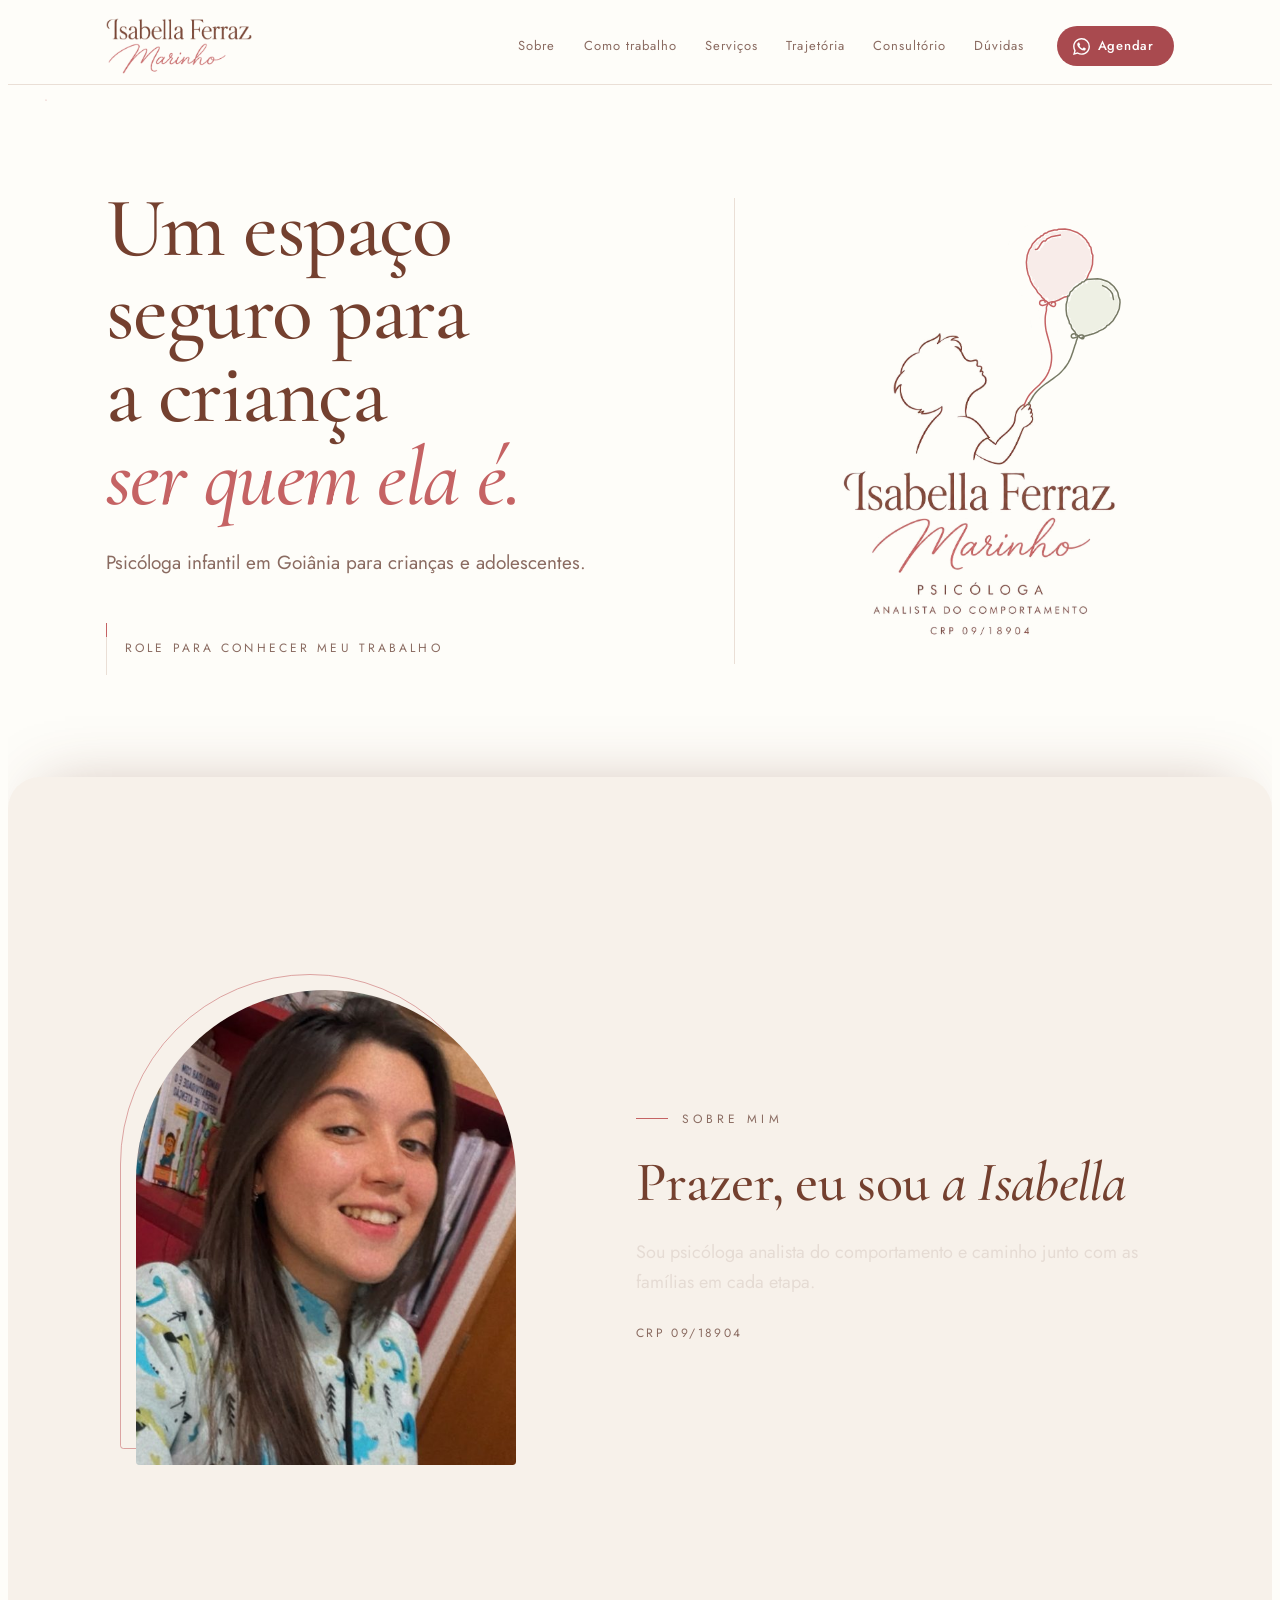
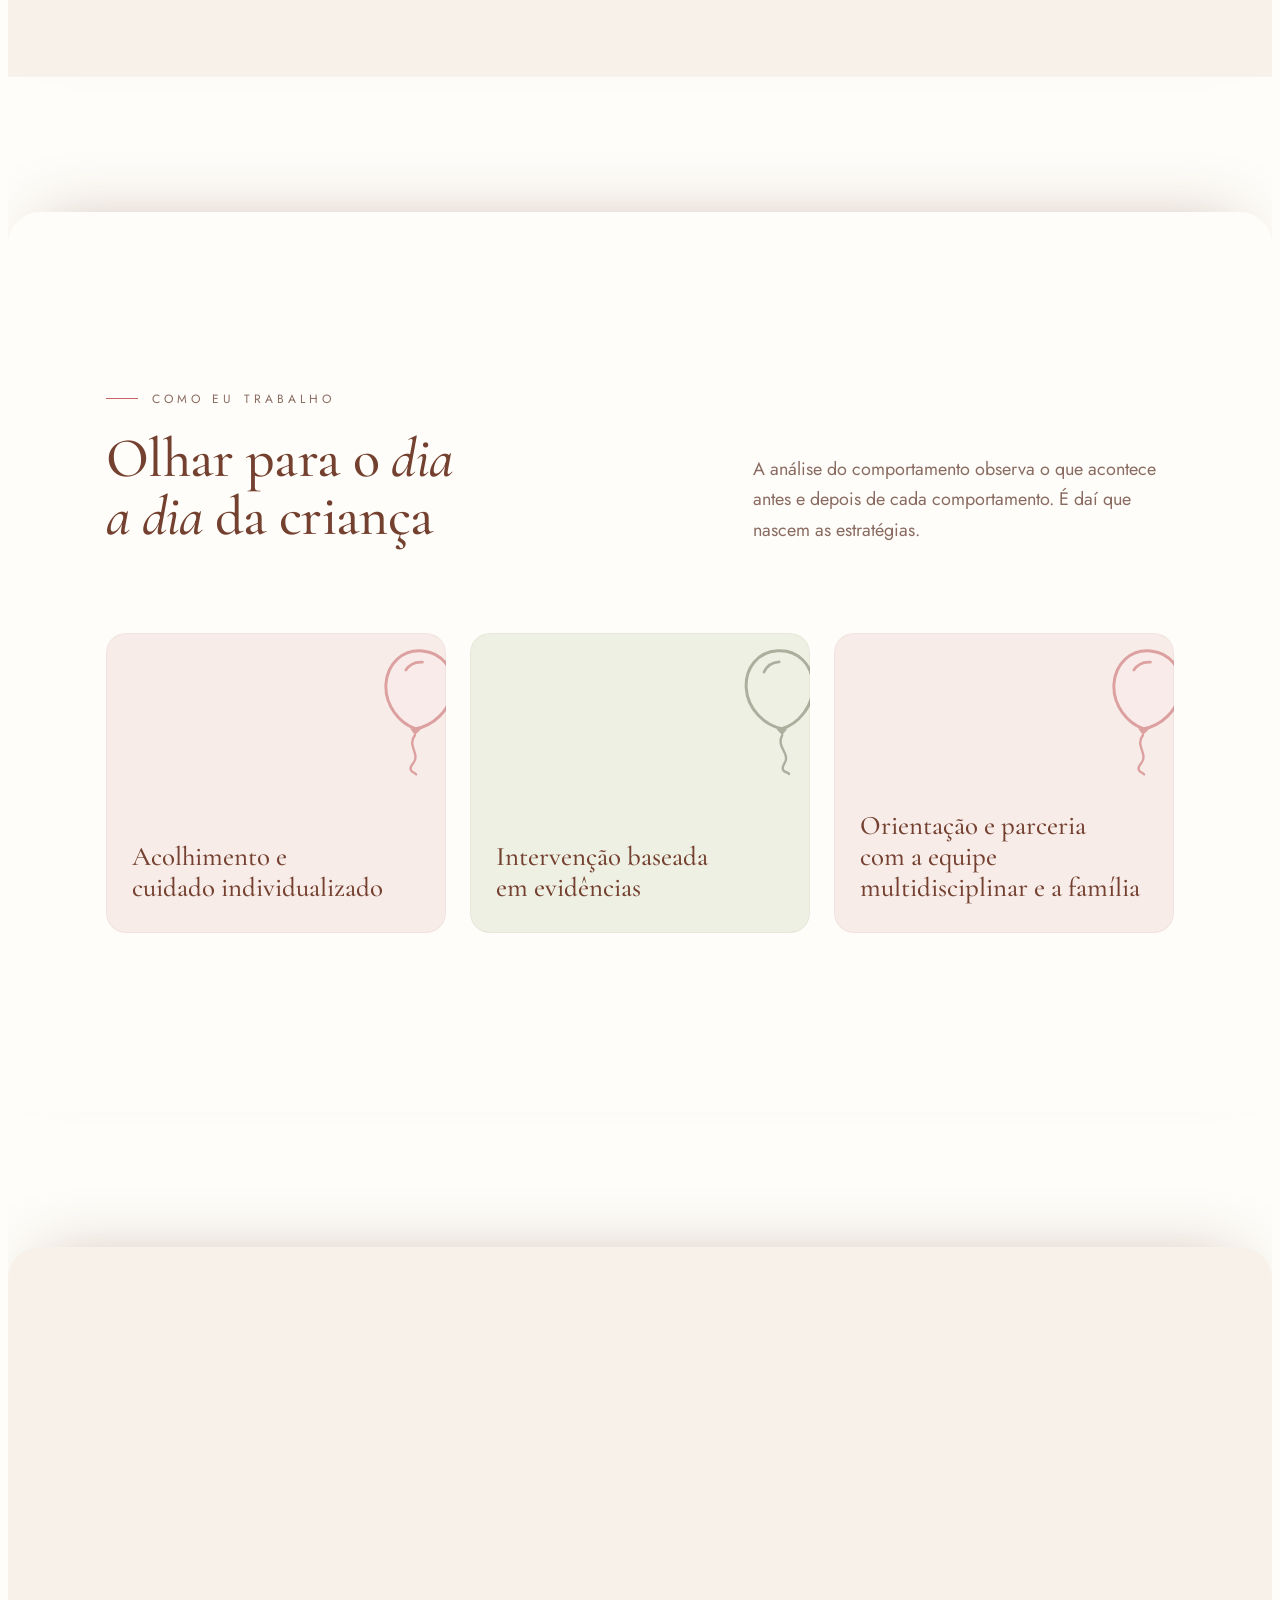
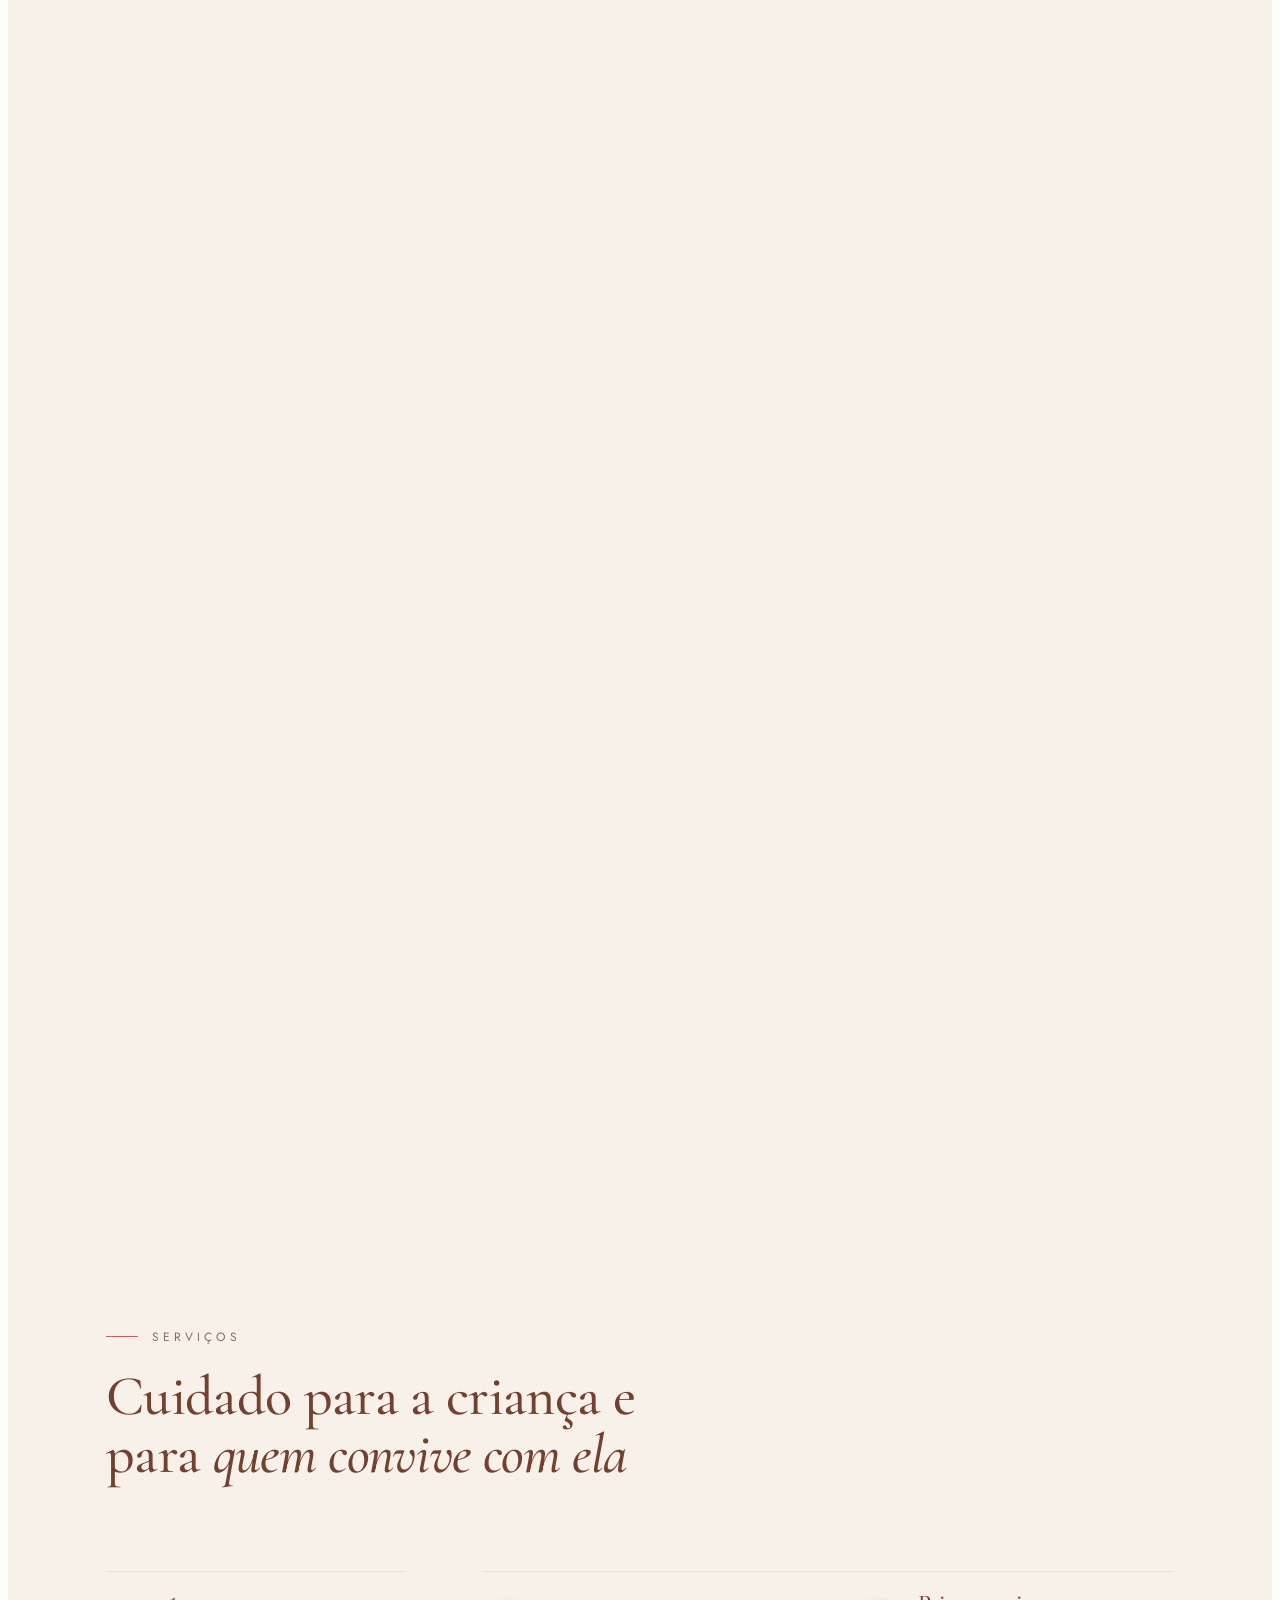
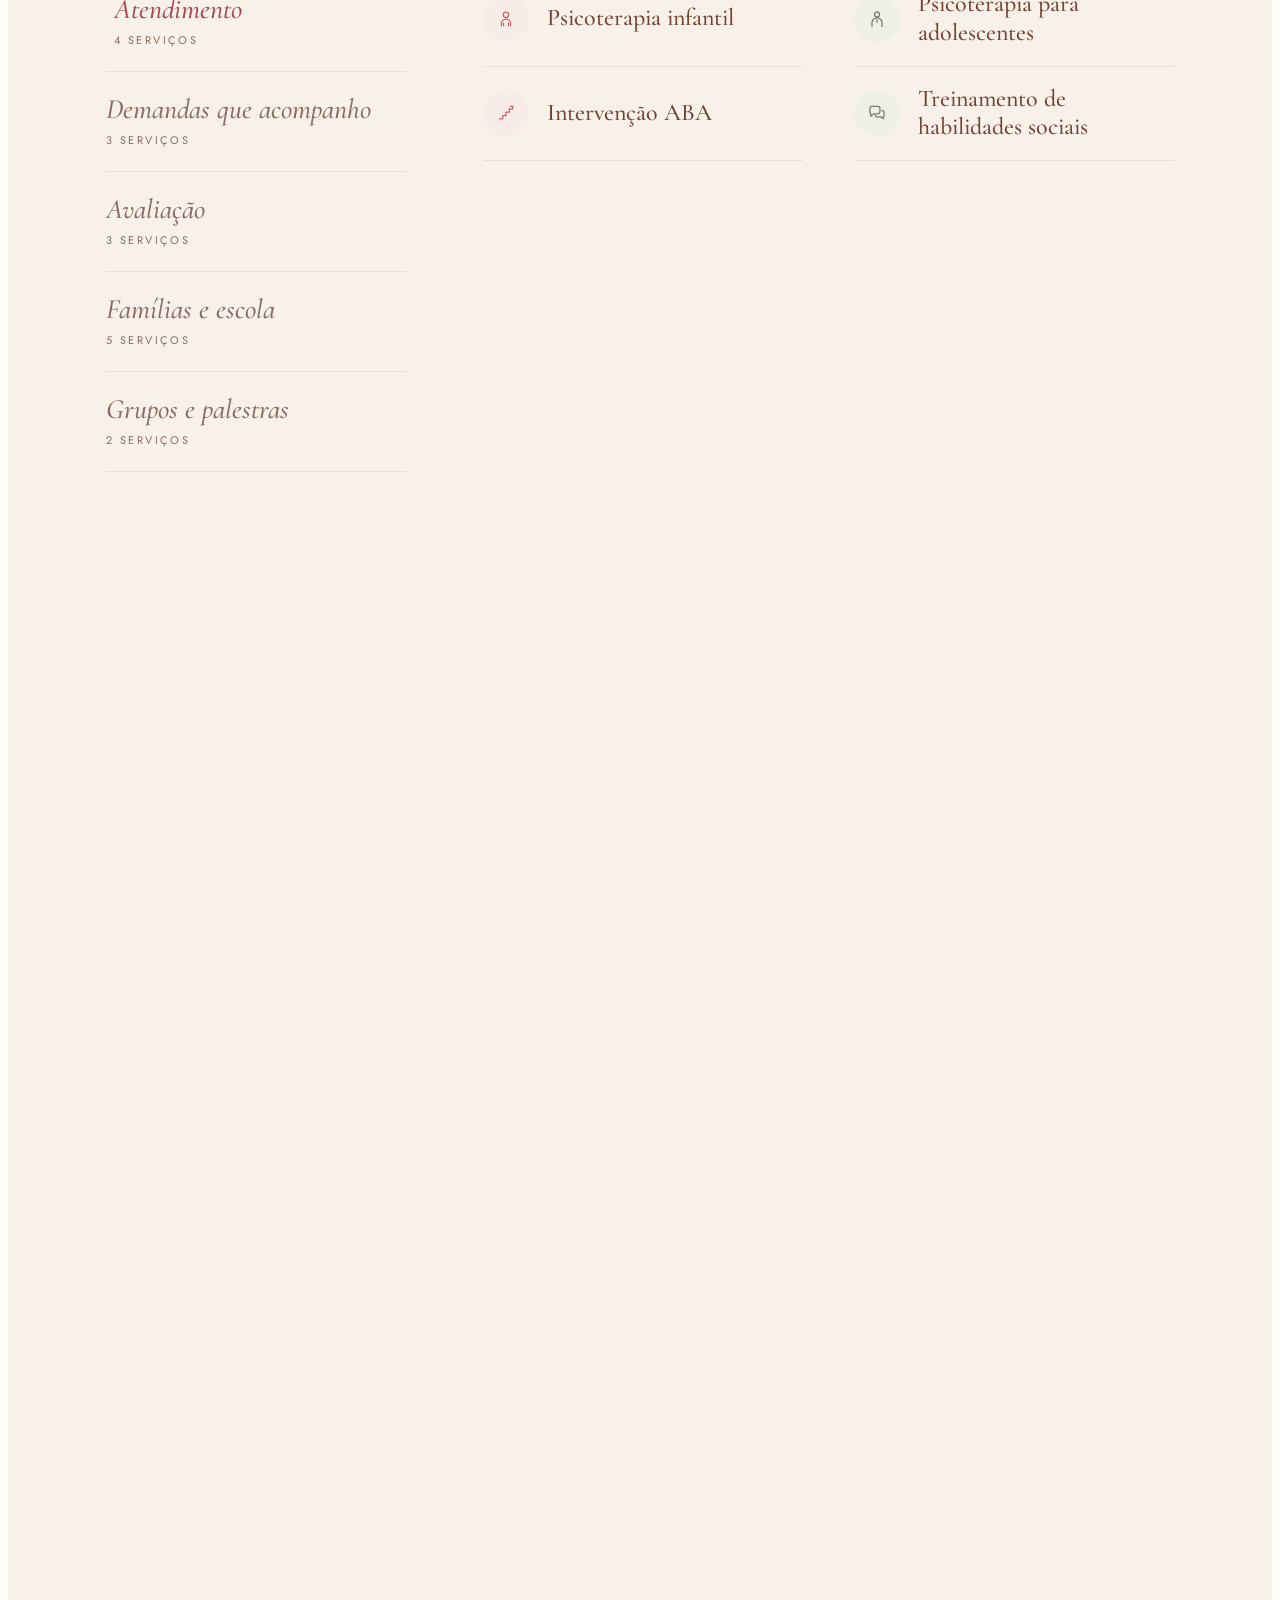
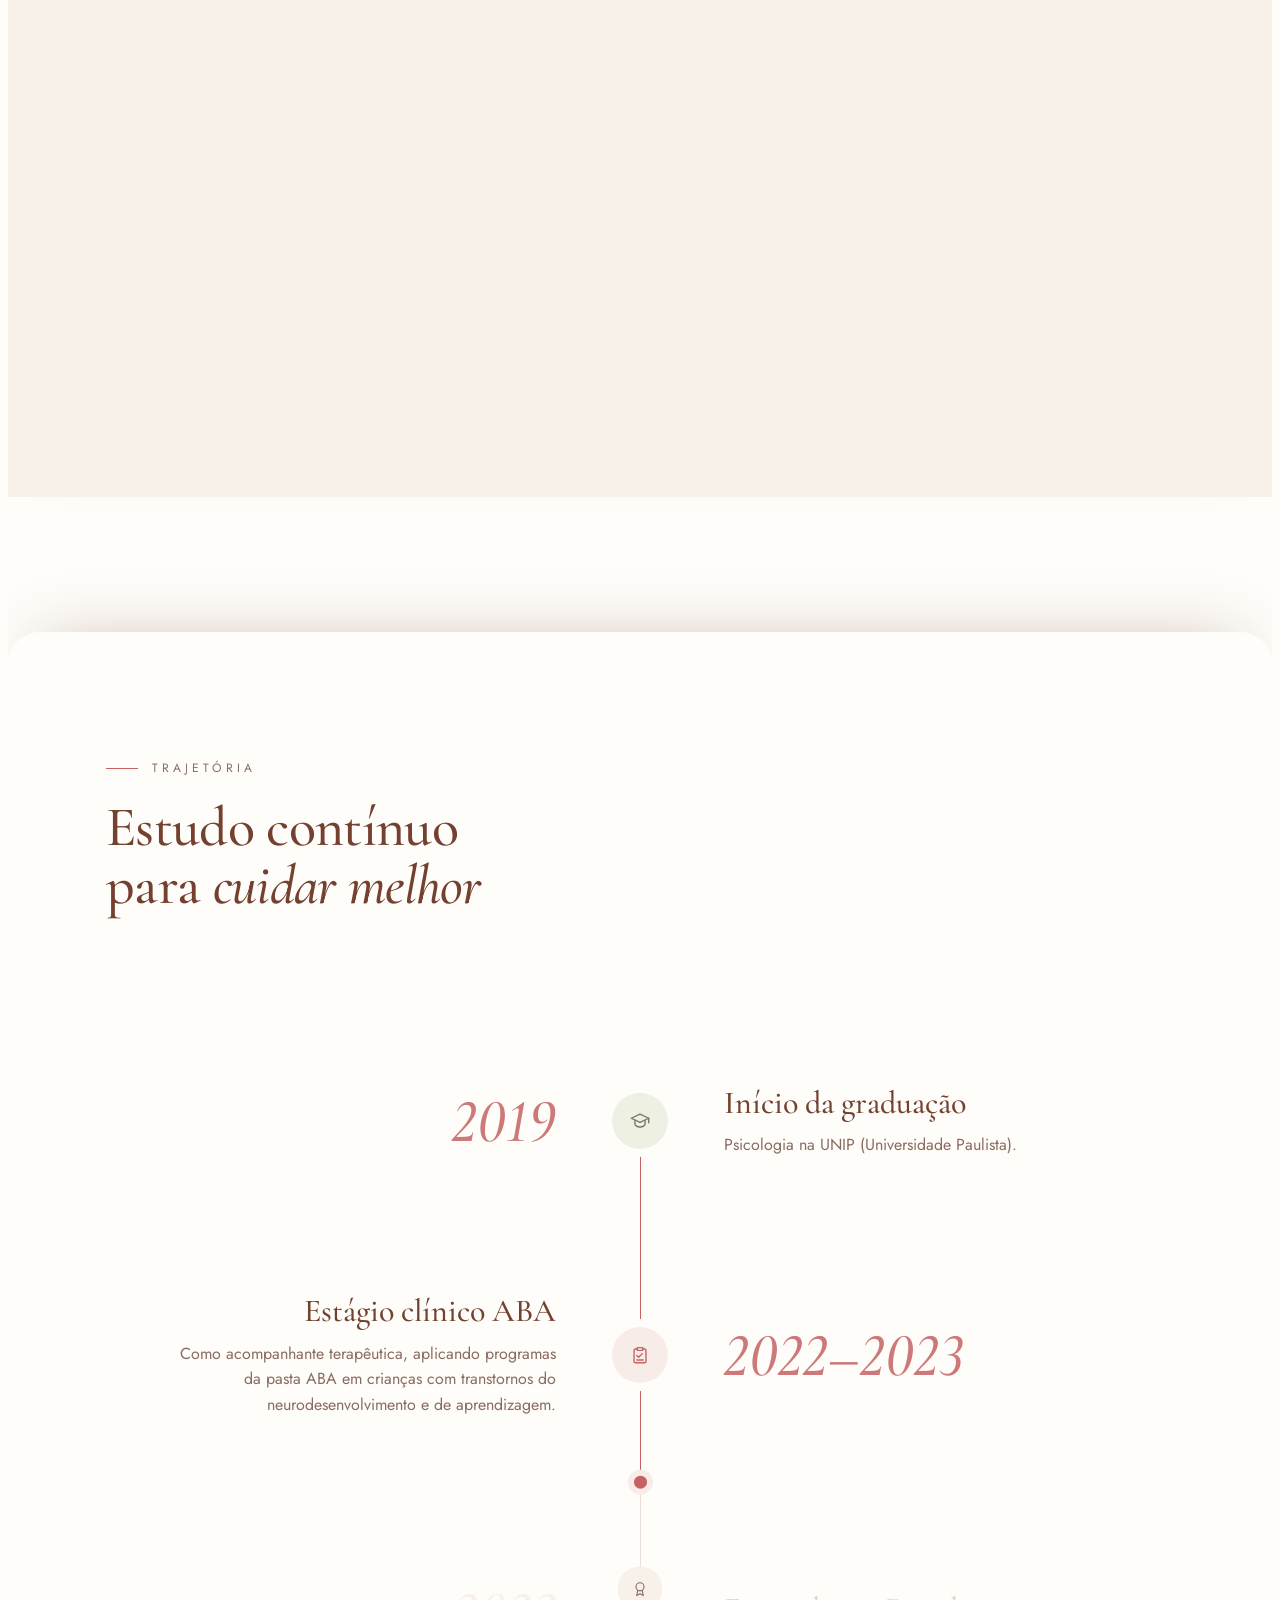
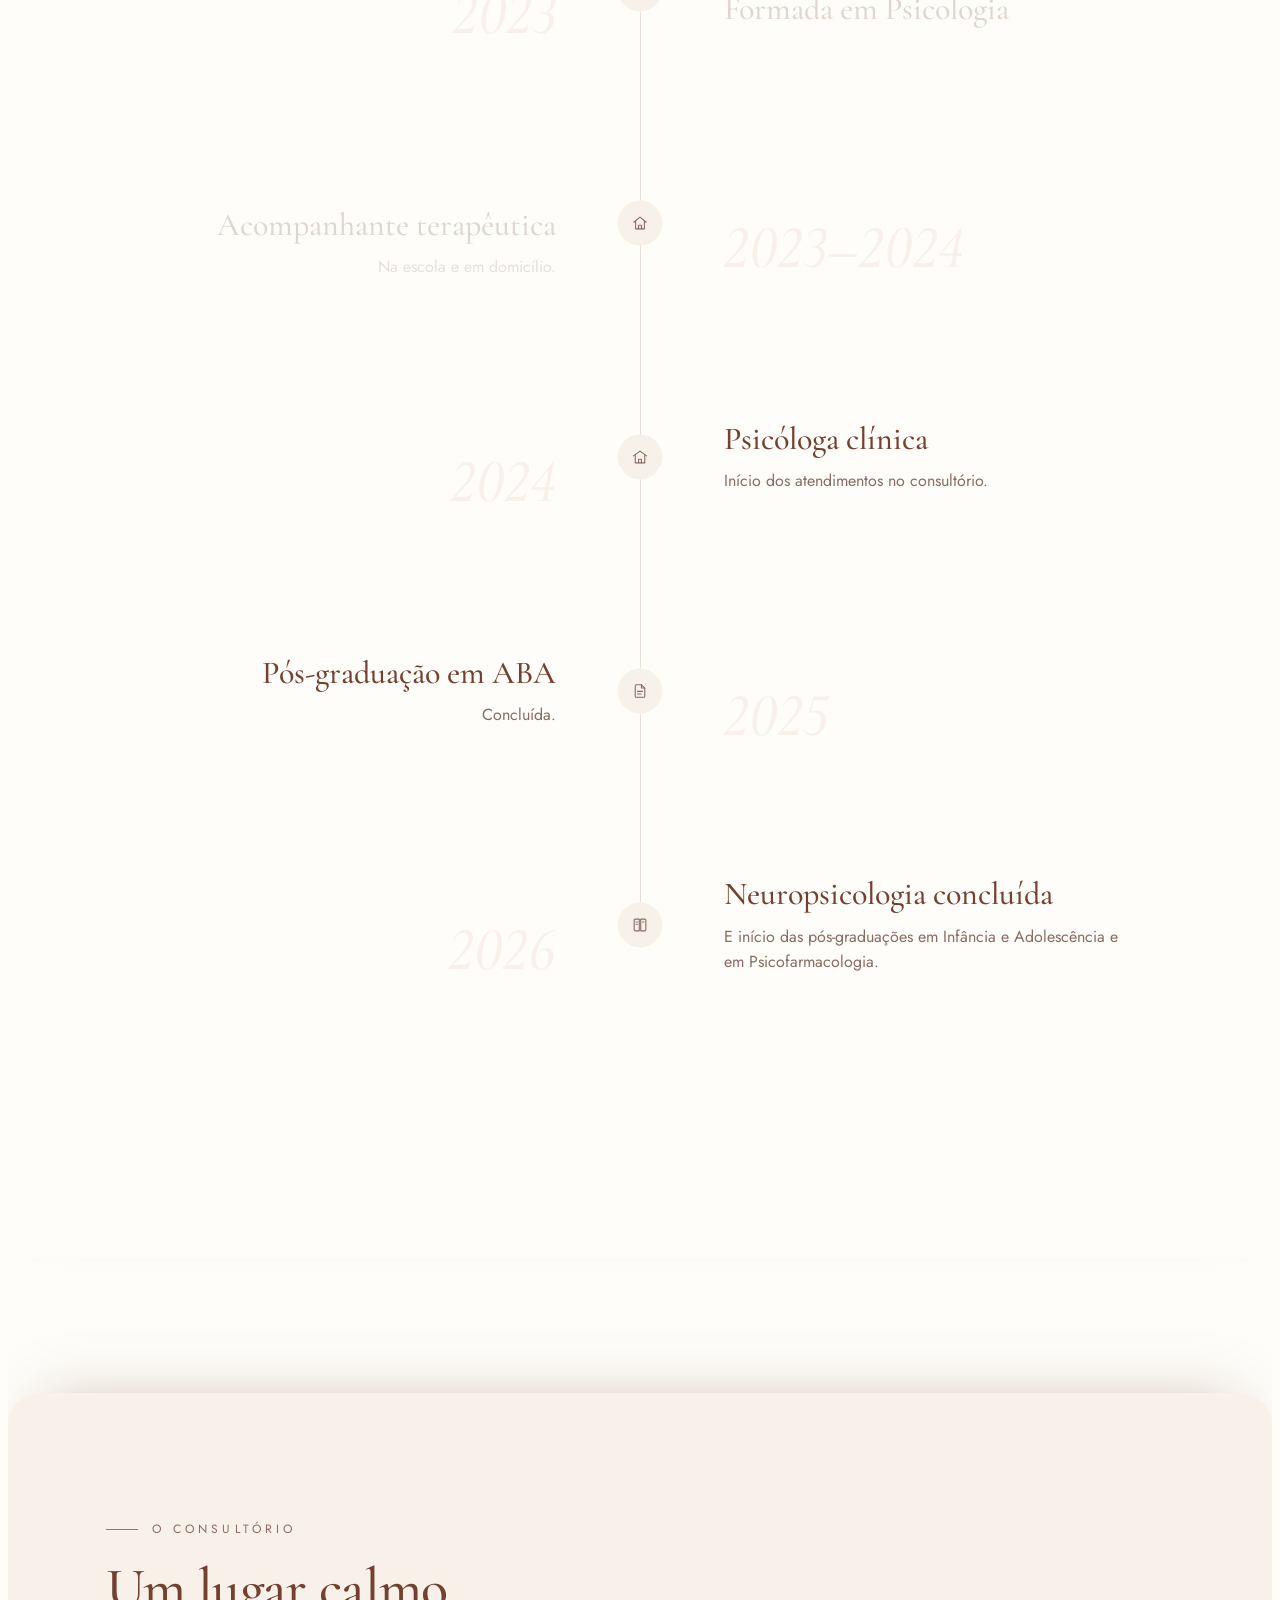
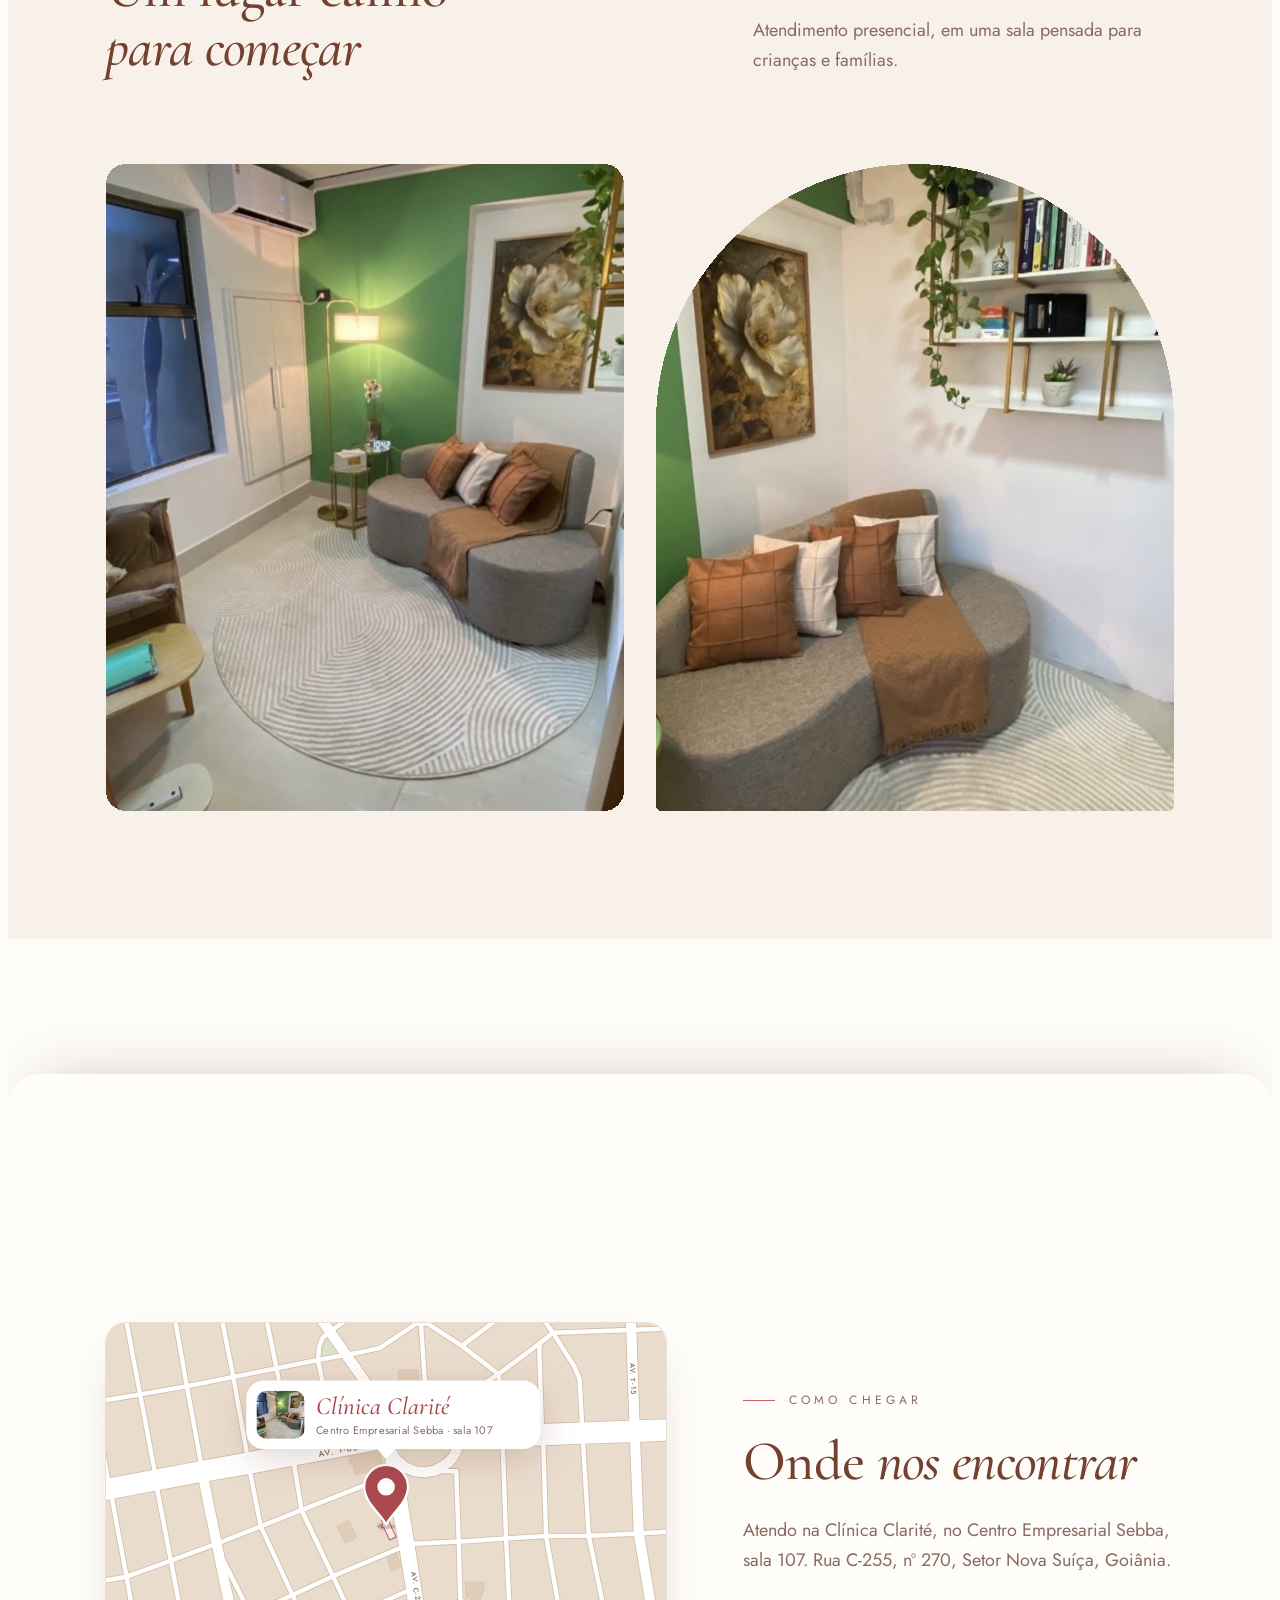
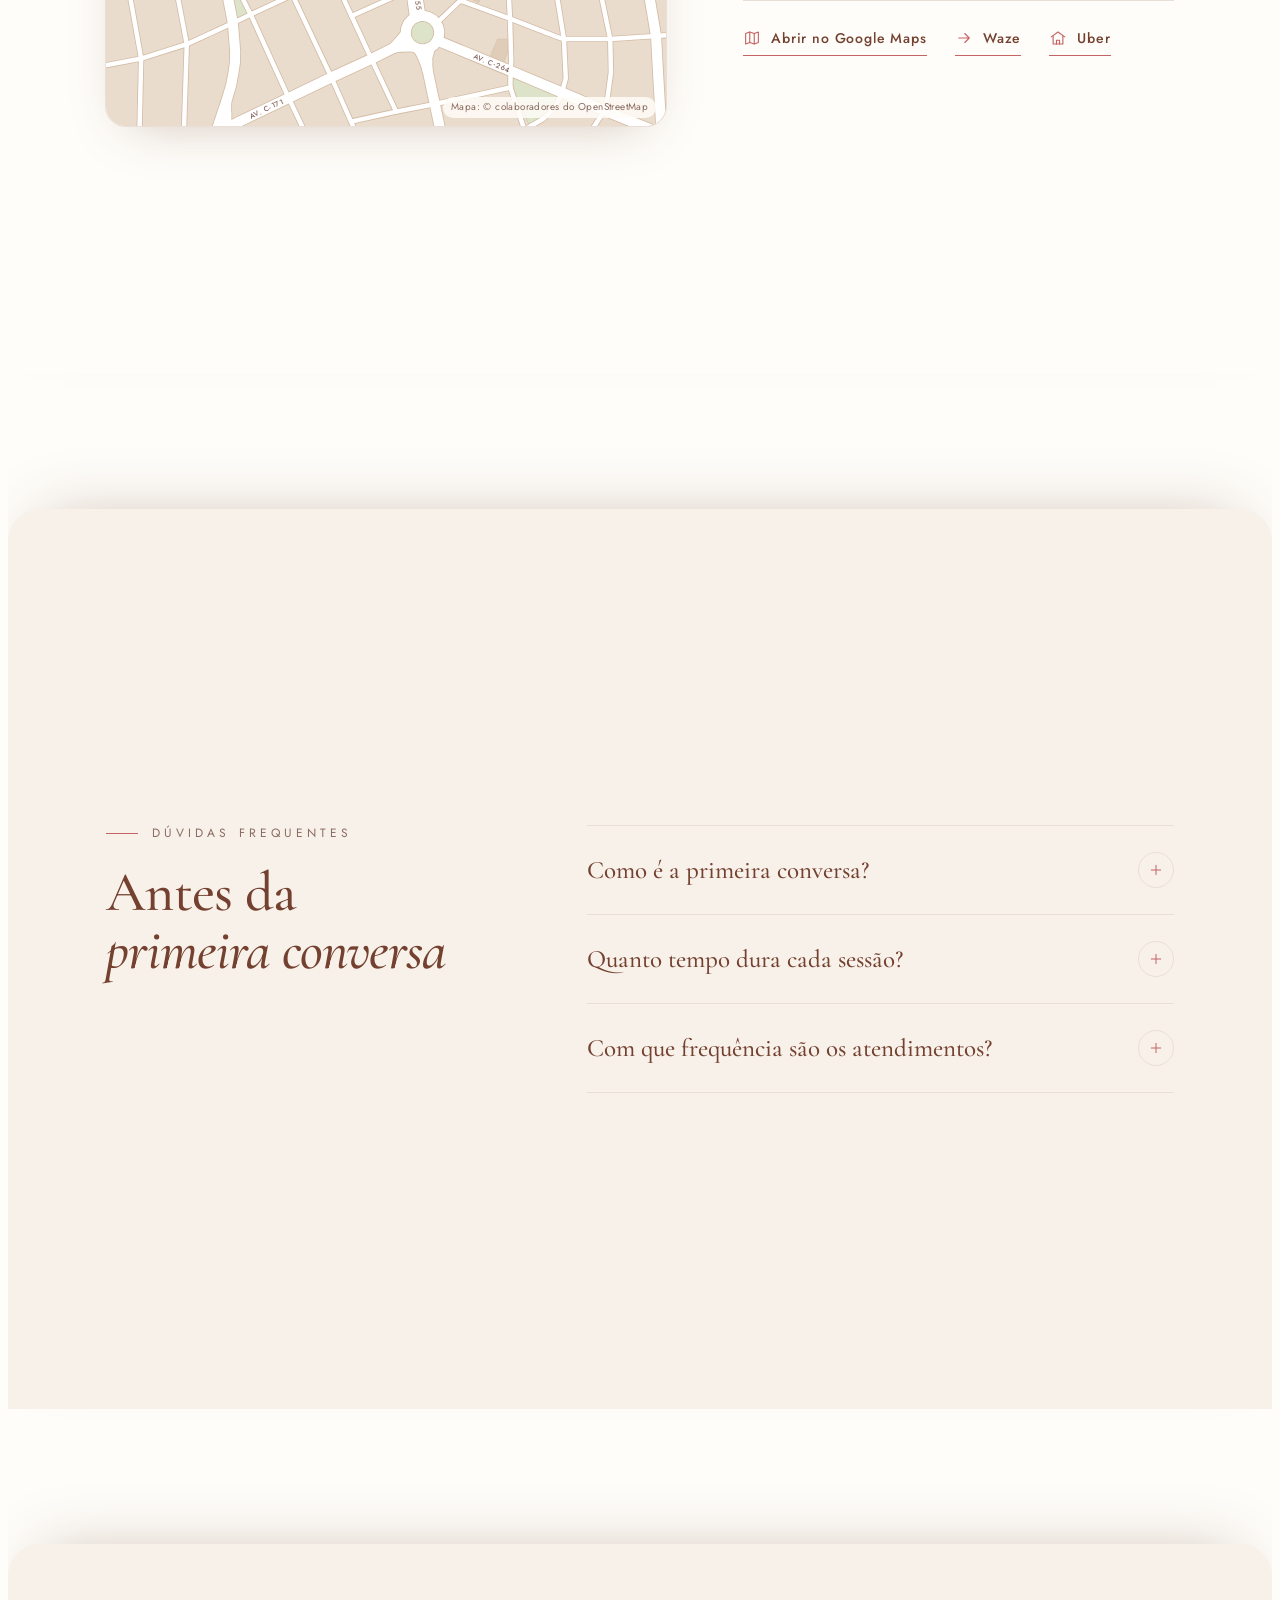
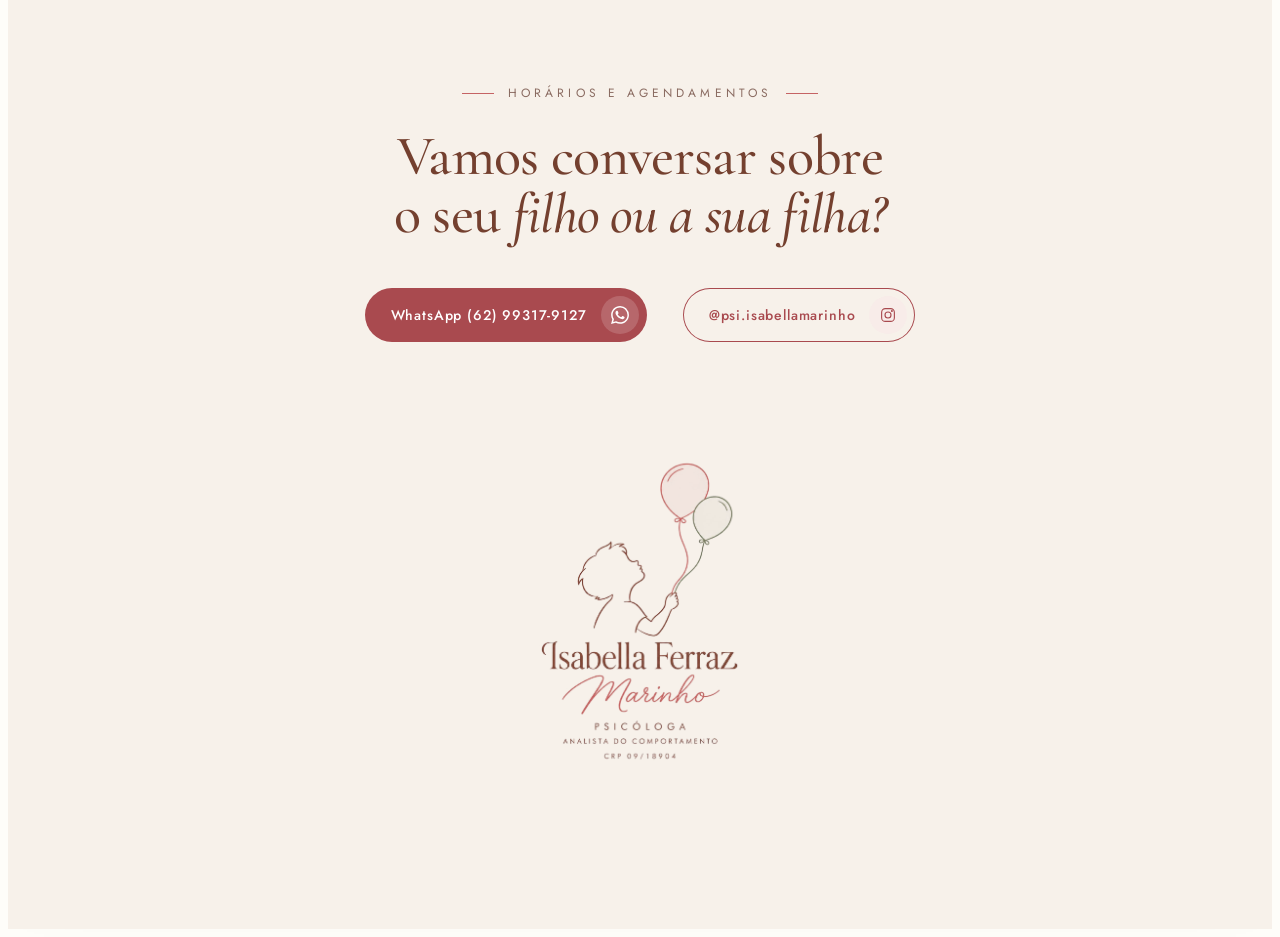
==== commit 50c3fc82: "tirar crase" ====
--- a/index.html
+++ b/index.html
@@ -2441,7 +2441,7 @@
             Um espaço seguro para a criança <em>ser quem ela é.</em>
           </h1>
           <p class="lead" data-r style="--d: 650ms">
-            Psicóloga infantil em Goiânia, para crianças e adolescentes.
+            Psicóloga infantil em Goiânia para crianças e adolescentes.
           </p>
           <div class="acoes" data-r style="--d: 800ms">
             <a class="rolar" href="#sobre" data-umami-event="conhecer-trabalho"
